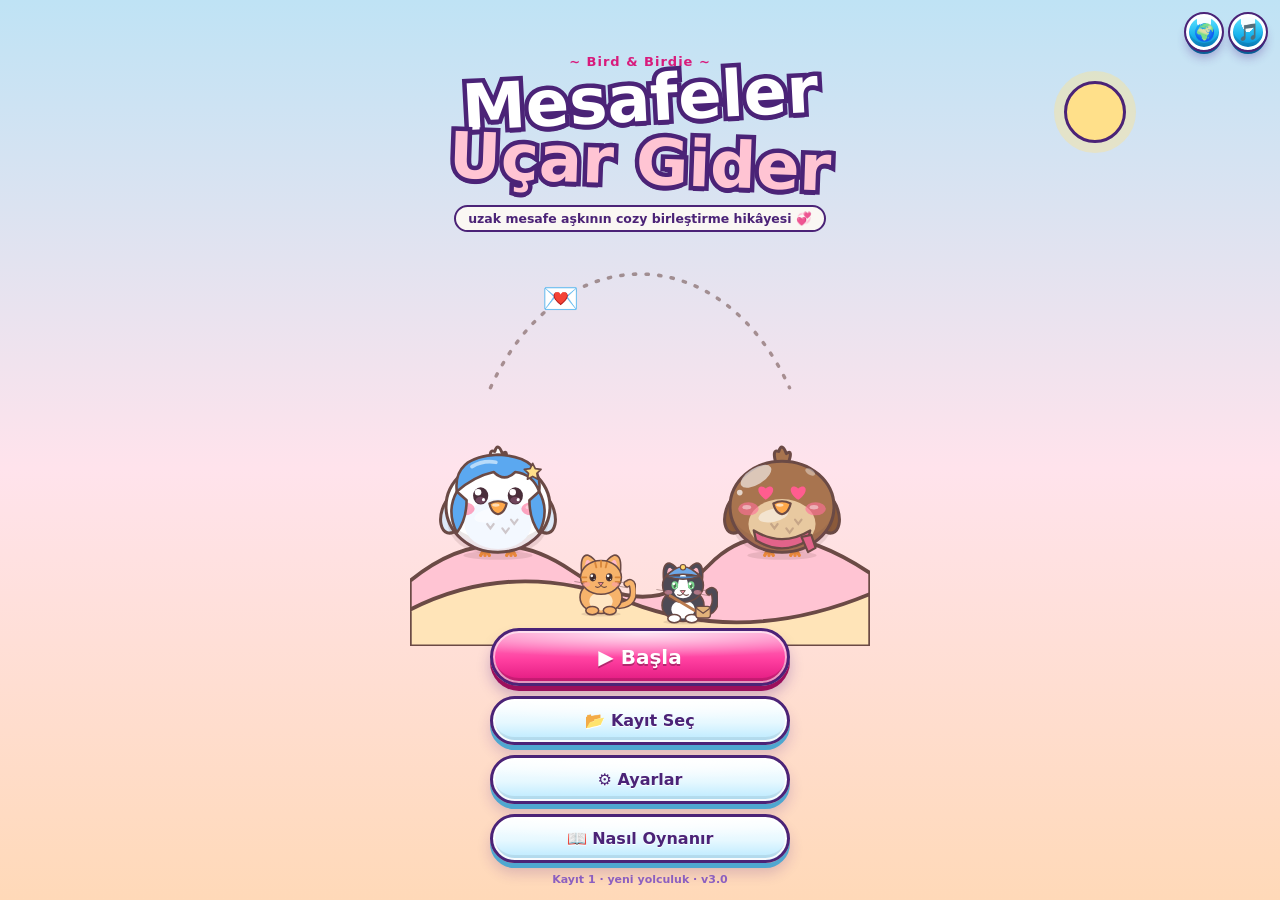
==== index.html @ fa589438 "v10: kaynak parçalar ve derlenmiş index.html" ====
<!DOCTYPE html>
<html lang="tr">
<head>
<meta charset="UTF-8">
<meta name="viewport" content="width=device-width,initial-scale=1,maximum-scale=1,user-scalable=no,viewport-fit=cover">
<meta name="theme-color" content="#FFE3EA">
<meta name="description" content="Mesafeler Uçar Gider — Bird &amp; Birdie'nin uzak mesafe aşkını anlatan cozy birleştirme (merge) oyunu. Distances Fly Away: a cozy merge game.">
<meta name="apple-mobile-web-app-capable" content="yes"><meta name="mobile-web-app-capable" content="yes">
<meta property="og:title" content="Mesafeler Uçar Gider"><meta property="og:description" content="Mektupları birleştir, kargola, mesafeleri kısalt. Cozy bir uzak mesafe aşkı oyunu 💞"><meta property="og:type" content="website">
<link rel="icon" href="data:image/svg+xml,%3Csvg xmlns='http://www.w3.org/2000/svg' viewBox='0 0 100 100'%3E%3Ctext y='.9em' font-size='90'%3E%F0%9F%90%A5%3C/text%3E%3C/svg%3E">
<link rel="manifest" href="manifest.webmanifest">
<link rel="apple-touch-icon" href="icon-192.png">
<title>Mesafeler Uçar Gider</title>
<style>
:root{
  --ink:#6B4A45;--ink2:#A07A74;--paper:#FFFBF4;--pink:#FF8FB0;--pinkd:#E2638A;--pink2:#FFC4D3;
  --bg1:#FFEFF3;--bg2:#FFF7E8;--bg3:#FCE6C6;
  --tray1:#F4C79C;--tray2:#E6A675;--trayE:#B97A4E;--cell:#FFF7EC;--cellS:#F0D6BE;
  --sh:rgba(120,70,60,.28);
  --bw:max(250px,min(calc(100vw - 24px),420px,calc(100vh - 540px)));
  --bw:max(250px,min(calc(100vw - 24px),420px,calc(100dvh - 470px)));
  --cs:calc((var(--bw) - 40px)/5);
}
body[data-theme=autumn]{--bg1:#FFE6CC;--bg2:#FFF1DA;--bg3:#F6D3A6;--pink:#F59A4B;--pinkd:#D9741E;--pink2:#FFD2A8;--tray1:#CF935F;--tray2:#AE6B40;--trayE:#7B4A2B;--cell:#FFEFD9;--cellS:#EBCDA6}
body[data-theme=snow]{--bg1:#E4F2FF;--bg2:#F4FAFF;--bg3:#D3E8FA;--pink:#6EB5F2;--pinkd:#3F8FD6;--pink2:#BFE0FA;--tray1:#D3E8F9;--tray2:#A8CBEA;--trayE:#6A97C0;--cell:#F7FBFF;--cellS:#D3E5F4}
*{box-sizing:border-box;-webkit-tap-highlight-color:transparent}
html,body{margin:0;min-height:100%}
body{font-family:ui-rounded,"SF Pro Rounded","Nunito","Quicksand","Trebuchet MS",system-ui,sans-serif;color:var(--ink);background:linear-gradient(180deg,var(--bg1) 0%,var(--bg2) 55%,var(--bg3) 100%) fixed;-webkit-user-select:none;user-select:none;touch-action:manipulation;overscroll-behavior:none;overflow-x:hidden;transition:background .6s}
body::before{content:"";position:fixed;inset:0;pointer-events:none;z-index:0;opacity:.55;mix-blend-mode:multiply;background:url("data:image/svg+xml,%3Csvg xmlns='http://www.w3.org/2000/svg' width='140' height='140'%3E%3Cfilter id='n'%3E%3CfeTurbulence type='fractalNoise' baseFrequency='.85' numOctaves='2' stitchTiles='stitch'/%3E%3CfeColorMatrix values='0 0 0 0 .55 0 0 0 0 .38 0 0 0 0 .33 0 0 0 .25 0'/%3E%3C/filter%3E%3Crect width='100%25' height='100%25' filter='url(%23n)'/%3E%3C/svg%3E")}
button{font:inherit;color:inherit}
input,textarea{font:inherit;color:var(--ink);-webkit-user-select:text;user-select:text}
#bg{position:fixed;inset:0;pointer-events:none;overflow:hidden;z-index:0}
#bg span{position:absolute;bottom:-40px;opacity:.5;animation:drift linear infinite}
@keyframes drift{0%{transform:translateY(0) rotate(0)}100%{transform:translateY(-110vh) rotate(30deg)}}
.awning{position:relative;z-index:3;height:16px;background:repeating-linear-gradient(90deg,var(--pink) 0 22px,#fff 22px 44px);border-bottom:3px solid var(--ink)}
.awning::after{content:"";position:absolute;left:0;right:0;top:100%;height:11px;background:radial-gradient(circle at 11px 0,var(--pink) 10px,transparent 10.5px) 0 0/44px 11px repeat-x,radial-gradient(circle at 33px 0,#fff 10px,transparent 10.5px) 0 0/44px 11px repeat-x;filter:drop-shadow(0 2px 0 var(--ink))}
#app{position:relative;z-index:1;max-width:460px;margin:0 auto;padding:16px 12px 26px;display:flex;flex-direction:column;gap:9px}
.panel{background:var(--paper);border:2.5px solid var(--ink);border-radius:20px;box-shadow:0 4px 0 rgba(107,74,69,.28)}

/* header */
.top{display:flex;align-items:center;gap:6px}
.logo{flex:1;min-width:0;line-height:1;position:relative;padding-top:12px}
.logoCat{position:absolute;left:2px;top:-6px;width:34px;height:26px;pointer-events:none}
.l1{display:block;font-size:clamp(14px,4.6vw,19px);overflow:hidden;text-overflow:ellipsis;font-weight:900;color:#fff;-webkit-text-stroke:5px var(--ink);paint-order:stroke fill;letter-spacing:.2px;text-shadow:0 2px 0 var(--ink);white-space:nowrap}
.l2{display:block;white-space:nowrap;overflow:hidden;text-overflow:ellipsis;font-size:11px;font-weight:900;color:var(--pinkd);margin-top:3px}
.hpill{background:var(--paper);border:2.5px solid var(--ink);border-radius:99px;padding:4px 10px;font-weight:900;font-size:14px;box-shadow:0 3px 0 rgba(107,74,69,.28);display:flex;gap:4px;align-items:center}
.hpill.bump{animation:bump .4s}
@keyframes bump{50%{transform:scale(1.18)}}
.ibtn{position:relative;width:36px;height:36px;border:2.5px solid var(--ink);border-radius:50%;background:var(--paper);box-shadow:0 3px 0 rgba(107,74,69,.28);font-size:17px;cursor:pointer;padding:0;line-height:1}
.ibtn:active{transform:translateY(2px);box-shadow:0 1px 0 rgba(107,74,69,.28)}
.dot{position:absolute;top:-3px;right:-3px;width:13px;height:13px;border-radius:50%;background:#FF4F7B;border:2px solid #fff;display:none;animation:pulse 1.2s infinite}
.dot.on{display:block}

/* distance */
.distance{padding:8px 12px 6px}
.d-top{display:flex;justify-content:space-between;align-items:baseline;font-size:11px;font-weight:900;color:var(--ink2);gap:6px}
.d-top>span:first-child,.d-top>span:last-child{flex:1;min-width:0;white-space:nowrap;overflow:hidden;text-overflow:ellipsis}
.d-top>span:last-child{text-align:right}
.d-top .km{flex:none;font-size:20px;color:var(--ink);font-weight:900}
.d-top .km small{font-size:11px;color:var(--ink2);font-weight:900}
.track{--p:0;position:relative;height:38px;margin-top:2px}
.bar{position:absolute;left:17px;right:17px;top:15px;height:11px;border-radius:99px;border:2px solid var(--ink);background:repeating-linear-gradient(90deg,var(--pink2) 0 8px,#fff 8px 14px);overflow:hidden}
.fill{height:100%;width:calc(var(--p)*100%);background:linear-gradient(90deg,var(--pink2),var(--pink))}
.runner,.runner2,.goal{position:absolute;top:0;width:38px;height:38px}
.runner{left:calc((100% - 34px)*var(--p) - 2px);z-index:2}
.runner2{left:calc((100% - 34px)*var(--p) - 30px);top:8px;width:30px;height:30px;z-index:1;animation:trot .6s infinite}
.goal{right:-3px}
.runner svg,.runner2 svg,.goal svg{width:100%;height:100%;display:block}
.track.close .goal{animation:bounce .7s infinite}
@keyframes bounce{50%{transform:translateY(-4px)}}
@keyframes trot{50%{transform:translateY(-2px)}}

/* order + feed */
.row{display:flex;gap:8px;align-items:stretch}
.order{flex:1;min-width:0;padding:8px 10px 10px;position:relative;transition:transform .3s,opacity .3s,background .3s}
.order.swap{animation:slideIn .45s}
@keyframes slideIn{0%{transform:translateX(-30px);opacity:0}100%{transform:none;opacity:1}}
.order.done{background:#EEFFF4}
.order.rushing{background:#FFF6D8}
.o-head{display:flex;justify-content:space-between;align-items:center;gap:6px;font-weight:900;font-size:12.5px}
.o-head span{min-width:0;overflow:hidden;text-overflow:ellipsis;white-space:nowrap}
.o-head em{flex:none;font-style:normal;font-size:10.5px;background:#FFE9A8;border:2px solid var(--ink);border-radius:99px;padding:1px 7px;color:var(--ink);white-space:nowrap}
.o-say{margin:4px 0 6px;font-size:11.5px;font-weight:800;color:var(--ink2);line-height:1.25}
.rush{display:none;position:relative;height:14px;border-radius:99px;border:2px solid var(--ink);background:#fff;margin-bottom:6px;overflow:hidden}
.rush.on{display:block}
.rush i{display:block;height:100%;width:100%;background:linear-gradient(90deg,#FFB347,#FF6B6B);transform-origin:left;transition:width .4s linear}
.rush span{position:absolute;inset:0;display:grid;place-items:center;font-size:9.5px;font-weight:900;color:var(--ink)}
.reqs{display:flex;flex-wrap:wrap;gap:6px}
.req{flex:1 1 104px;display:flex;align-items:center;gap:7px;padding:4px 7px;border-radius:15px;background:#fff;border:2.5px dashed var(--pink);cursor:pointer;min-width:0;transition:transform .15s,background .2s}
.req .rt{display:flex;flex-direction:column;line-height:1.1;min-width:0}
.req .rt b{font-size:10.5px;font-weight:900}
.req .rt span{font-size:12px;font-weight:900;color:var(--pinkd)}
.req.want{border-color:#4FBF8B;background:#EEFFF6;animation:pulse 1s infinite}
.req.over{transform:scale(1.07);background:#FFF2F7;border-style:solid}
.req.ok{opacity:.7;border-style:solid;border-color:#7ACFA3;background:#F3FFF8}
.req.ok .rt span{color:#2FA06F}
@keyframes pulse{50%{transform:scale(1.05)}}
.mini{width:38px;height:38px;border-radius:13px;background:radial-gradient(circle at 30% 25%,#fff,var(--t1) 55%,var(--t2));border:2px solid var(--ink);display:grid;place-items:center;flex:none;position:relative}
.mini svg{width:84%;height:84%}
.req.ok .mini::after{content:"✔";position:absolute;right:-6px;bottom:-6px;width:16px;height:16px;border-radius:50%;background:#4FBF8B;color:#fff;font-size:10px;display:grid;place-items:center;border:2px solid #fff}

.feed{position:relative;flex:none;width:104px;min-height:132px;border-radius:20px;overflow:hidden;border:3px solid var(--ink);box-shadow:0 4px 0 rgba(107,74,69,.28);background:#FFE9F0}
.scene{position:absolute;inset:0;width:100%;height:100%}
.live{position:absolute;top:5px;left:5px;z-index:3;font-size:9px;font-weight:900;color:#fff;background:#FF5E84;border:1.5px solid var(--ink);border-radius:99px;padding:1px 6px;display:flex;gap:4px;align-items:center}
.live i{width:6px;height:6px;border-radius:50%;background:#fff;animation:blink 1.2s infinite}
@keyframes blink{50%{opacity:.2}}
.fname{position:absolute;bottom:3px;left:50%;transform:translateX(-50%);z-index:3;font-size:9.5px;font-weight:900;color:#fff;background:rgba(107,74,69,.7);border-radius:99px;padding:1px 8px;white-space:nowrap;max-width:96%;overflow:hidden;text-overflow:ellipsis}
#feedBird{position:absolute;left:50%;bottom:18px;width:78px;margin-left:-34px;z-index:2}
#feedCat{position:absolute;left:2px;bottom:16px;width:38px;z-index:3}
.pip{position:absolute;right:4px;top:24px;width:34px;height:34px;border-radius:12px;border:2px solid var(--ink);background:#CFE9FF;z-index:4;overflow:hidden;box-shadow:0 2px 0 rgba(0,0,0,.15)}
.pip svg{width:120%;height:120%;margin:-8% 0 0 -10%}
.fb-in{transform-origin:50% 90%}
.hop .fb-in{animation:hop .55s ease-in-out 3}
@keyframes hop{0%,100%{transform:translateY(0) scale(1,1)}30%{transform:translateY(-14px) scale(.96,1.05)}60%{transform:translateY(0) scale(1.05,.95)}}
.idle .fb-in{animation:breathe 3s ease-in-out infinite}
@keyframes breathe{50%{transform:scale(1.03,.98)}}
.fsay{position:absolute;top:26px;left:5px;right:5px;z-index:5;background:#fff;border:2px solid var(--ink);border-radius:12px;padding:3px 6px;font-size:9.5px;font-weight:900;text-align:center;line-height:1.2;opacity:0;transform:translateY(4px) scale(.9);transition:.25s}
.fsay.show{opacity:1;transform:none}
.fhl{position:absolute;inset:0;pointer-events:none;overflow:hidden;z-index:6}
.fh{position:absolute;bottom:40px;font-size:15px;animation:fup 1.6s ease-out forwards}
@keyframes fup{0%{opacity:0;transform:translateY(0) scale(.5)}20%{opacity:1}100%{opacity:0;transform:translateY(-80px) scale(1.2)}}

/* svg critters */
.eyes{transform-origin:60px 57px;animation:eblink 4.2s infinite}
.ceyes{transform-origin:60px 52px;animation:eblink 5s infinite}
@keyframes eblink{0%,93%,100%{transform:scaleY(1)}96%{transform:scaleY(.08)}}
.wl{transform-origin:24px 62px}.wr{transform-origin:96px 62px}
.flap .wl{animation:flapL .5s ease-in-out infinite}
.flap .wr{animation:flapR .5s ease-in-out infinite}
@keyframes flapL{50%{transform:rotate(-22deg)}}
@keyframes flapR{50%{transform:rotate(22deg)}}
.tail{transform-origin:92px 98px;animation:wag 2.6s ease-in-out infinite}
@keyframes wag{50%{transform:rotate(12deg)}}
.steam{animation:steam 2.4s ease-in-out infinite}
@keyframes steam{0%,100%{opacity:.25;transform:translateY(1px)}50%{opacity:.8;transform:translateY(-2px)}}

/* board */
.boardWrap{display:flex;justify-content:center;padding-top:26px}
.boardBox{position:relative;width:var(--bw)}
.bcat{position:absolute;left:14px;top:-30px;width:78px;height:44px;z-index:3;cursor:pointer}
.bcat svg{width:100%;height:100%;display:block;overflow:visible}
.bcat:active{transform:scale(.95)}
.bcat2{position:absolute;right:16px;top:-22px;width:56px;height:36px;z-index:3;cursor:pointer}
.bcat2 svg{width:100%;height:100%;display:block;overflow:visible}
.board{position:relative;z-index:2;width:var(--bw);height:var(--bw);padding:8px;display:grid;grid-template-columns:repeat(5,1fr);grid-template-rows:repeat(5,1fr);gap:6px;border-radius:28px;border:4px solid var(--trayE);background:repeating-linear-gradient(97deg,rgba(255,255,255,.09) 0 3px,transparent 3px 11px),linear-gradient(160deg,var(--tray1),var(--tray2));box-shadow:0 7px 0 var(--trayE),0 0 0 2.5px var(--ink),0 16px 28px var(--sh);touch-action:none}
.cell{position:relative;border-radius:17px;background:var(--cell);border:2px solid rgba(107,74,69,.32);box-shadow:inset 0 -4px 0 var(--cellS);display:flex;align-items:center;justify-content:center;transition:transform .12s,background .15s}
.cell.empty::after{content:"🐾";font-size:calc(var(--cs)*.34);opacity:.1;filter:grayscale(1)}
.cell.sel{outline:3px solid var(--pink);outline-offset:-1px;transform:translateY(-2px);background:#FFF0F5}
.cell.sel .item{animation:wob 1s ease-in-out infinite}
.cell.hint{box-shadow:inset 0 0 0 3px #8EE0B8,inset 0 -4px 0 #CDEFDD}
.cell.over{background:#FFE6F0;transform:scale(1.06)}
.cell.dragging .item{opacity:.25}
.cell.spot{animation:spot 1s ease-in-out infinite;z-index:2}
.spot{animation:spot 1s ease-in-out infinite}
@keyframes spot{50%{box-shadow:0 0 0 4px #FFD66B,0 0 16px 6px rgba(255,200,60,.7)}}
@keyframes wob{25%{transform:rotate(-5deg)}75%{transform:rotate(5deg)}}
.item{width:90%;height:90%;border-radius:36%;position:relative;display:flex;align-items:center;justify-content:center;background:radial-gradient(circle at 32% 25%,#fff 0,var(--t1) 52%,var(--t2) 100%);box-shadow:inset 0 -5px 0 rgba(0,0,0,.06),0 3px 0 var(--t3);border:2.5px solid var(--ink);cursor:grab;pointer-events:none}
.item .ico{width:80%;height:80%;overflow:visible}
.item .lv{position:absolute;right:-5px;bottom:-5px;min-width:calc(var(--cs)*.3);height:calc(var(--cs)*.3);padding:0 3px;border-radius:99px;background:var(--t3);color:#fff;font-style:normal;font-size:calc(var(--cs)*.2);font-weight:900;display:grid;place-items:center;border:2px solid var(--ink);text-shadow:0 1px 0 rgba(0,0,0,.25)}
.item .paw{position:absolute;left:-3px;top:-4px;font-size:calc(var(--cs)*.22);filter:drop-shadow(0 1px 0 #fff);transform:rotate(-20deg)}
.t1{--t1:#FFE3EA;--t2:#FFC4D3;--t3:#F59AB3}
.t2{--t1:#E2F6EA;--t2:#B9E8CD;--t3:#6CC59A}
.t3{--t1:#FBEBD6;--t2:#F0CFA6;--t3:#D49A5B}
.t4{--t1:#EDE5FD;--t2:#D1C2F6;--t3:#9B82E0}
.t5{--t1:#E0F2FF;--t2:#B6DCF8;--t3:#5AA8E6}
.t6{--t1:#FFF3C4;--t2:#FFDE7E;--t3:#F2B01E}
.kx{--t1:#FFF3C4;--t2:#FFD98A;--t3:#F2B01E;animation:boxShine 1.6s ease-in-out infinite}
@keyframes boxShine{50%{box-shadow:inset 0 -5px 0 rgba(0,0,0,.06),0 3px 0 var(--t3),0 0 14px 3px rgba(255,210,80,.8)}}
.item.t6{animation:goldGlow 1.8s ease-in-out infinite}
@keyframes goldGlow{50%{box-shadow:inset 0 -5px 0 rgba(0,0,0,.06),0 3px 0 var(--t3),0 0 16px 4px rgba(255,210,80,.8)}}
.a-spawn{animation:pop .26s cubic-bezier(.3,1.6,.5,1)}
.a-merge{animation:mergePop .3s ease-out}
.a-move{animation:land .18s ease-out}
.a-unlock{animation:shakeY .35s}
@keyframes pop{0%{transform:scale(.15) rotate(-14deg);opacity:0}60%{transform:scale(1.18) rotate(4deg);opacity:1}100%{transform:scale(1)}}
@keyframes mergePop{0%{transform:scale(.6)}45%{transform:scale(1.32)}70%{transform:scale(.92)}100%{transform:scale(1)}}
@keyframes land{0%{transform:scale(1.15)}60%{transform:scale(.94)}100%{transform:scale(1)}}
@keyframes shakeY{20%{transform:rotate(-10deg) scale(1.1)}50%{transform:rotate(9deg) scale(1.12)}80%{transform:rotate(-4deg)}}
.cell.locked .item{filter:saturate(.6);opacity:.6}
.lock{position:absolute;inset:6%;border-radius:36%;background:rgba(255,255,255,.62);border:2.5px dashed var(--pink);display:flex;flex-direction:column;align-items:center;justify-content:center;font-size:calc(var(--cs)*.3);font-weight:900;cursor:pointer;pointer-events:none}
.lock small{font-size:calc(var(--cs)*.2);color:var(--pinkd);font-weight:900}
.ghost{position:fixed;left:0;top:0;z-index:60;pointer-events:none;display:flex;align-items:center;justify-content:center;filter:drop-shadow(0 10px 8px rgba(120,60,80,.25))}

/* nest row */
.nestRow{display:flex;align-items:center;gap:7px}
.nest,.kit{flex:none;border:0;background:none;padding:0;cursor:pointer;position:relative}
.nest{width:100px}
.nest svg.ns{width:100px;height:80px;display:block;filter:drop-shadow(0 6px 5px rgba(150,90,70,.3))}
.nest:active svg.ns{transform:scale(.94)}
.nlabel{display:block;margin-top:-3px;font-size:10.5px;font-weight:900;text-align:center;line-height:1.1}
.nchick{animation:nb 2.6s ease-in-out infinite;transform-origin:70px 76px}
@keyframes nb{50%{transform:translateY(-3px) scale(1.02)}}
@keyframes shk{20%{transform:translateX(-6px)}40%{transform:translateX(6px)}60%{transform:translateX(-4px)}80%{transform:translateX(4px)}}
.shake{animation:shk .4s}
.kit{width:70px;text-align:center}
.kitArt{position:relative;width:70px;height:62px}
.kitArt .kc{position:absolute;left:50%;margin-left:-22px;top:-4px;width:44px}
.kitArt .kb{position:absolute;left:0;bottom:0;width:70px;display:block}
.kitArt .kc svg{width:100%;display:block}
.kbadge{position:absolute;right:0;top:2px;min-width:22px;height:22px;border-radius:99px;background:var(--pink);color:#fff;border:2px solid var(--ink);font-size:12px;font-weight:900;display:grid;place-items:center;z-index:3}
.kit:active .kitArt{transform:scale(.94)}
.kit.empty .kc{filter:grayscale(.7);opacity:.6}
.energy{flex:1;min-width:0;padding:7px 9px}
.e-top{font-weight:900;font-size:11.5px;display:flex;align-items:baseline;gap:4px;white-space:nowrap}
.e-top b{font-size:18px}
.e-top small{color:var(--ink2);font-size:10.5px}
.ebar{height:11px;border-radius:99px;border:2px solid var(--ink);background:#FFF0D2;margin:4px 0 3px;overflow:hidden}
.ebar i{display:block;height:100%;width:100%;background:linear-gradient(90deg,#FFD66B,#FFB347);transition:width .3s}
.e-note{font-size:10px;font-weight:800;color:var(--ink2);line-height:1.15}
.pill{flex:none;border:2.5px solid var(--ink);border-radius:16px;background:var(--paper);padding:5px 7px;font-weight:900;font-size:12px;line-height:1.15;box-shadow:0 3px 0 rgba(107,74,69,.28);cursor:pointer;text-align:center}
.pill small{display:block;font-size:10px;color:var(--pinkd)}
.pill:active{transform:translateY(2px);box-shadow:0 1px 0 rgba(107,74,69,.28)}
.pill[disabled]{opacity:.45}

/* collection */
.coll{display:flex;flex-wrap:wrap;align-items:center;justify-content:space-between;padding:7px 10px;row-gap:5px}
.cchips{width:100%;display:flex;gap:6px;justify-content:center}.cchip{width:32px;height:32px;border:2px solid var(--ink);border-radius:11px;background:#fff;padding:2px;cursor:pointer;opacity:.7}.cchip svg{width:100%;height:100%}.cchip.on{background:#FFE9F0;border-color:var(--pinkd);opacity:1}
.crow{width:100%;display:flex;align-items:center;justify-content:space-between}
.coll .arr{color:var(--pink);font-weight:900;font-size:14px}
.ct{border:0;width:42px;padding:3px 0 2px;border-radius:13px;background:#F1E6E2;display:flex;flex-direction:column;align-items:center;font-size:10px;line-height:1.1;cursor:pointer;filter:grayscale(1);opacity:.6}
.ct svg{width:30px;height:30px}
.ct small{font-size:9px;font-weight:900;color:var(--ink2)}
.ct.on{background:radial-gradient(circle at 30% 25%,#fff,var(--t1) 55%,var(--t2));border:2px solid var(--ink);filter:none;opacity:1}

.bottom{display:flex;gap:8px;align-items:center;justify-content:center;flex-wrap:wrap}
.hint-txt{font-size:11px;font-weight:800;color:var(--ink2);text-align:center;width:100%}
.btn{border:2.5px solid var(--ink);border-radius:99px;padding:9px 16px;font-weight:900;font-size:14px;color:#fff;background:linear-gradient(#FF9DB8,var(--pink));box-shadow:0 4px 0 var(--ink);cursor:pointer;text-shadow:0 1px 0 rgba(0,0,0,.25)}
.btn:active{transform:translateY(3px);box-shadow:0 1px 0 var(--ink)}
.btn.soft{background:var(--paper);color:var(--ink);text-shadow:none}
.btn.danger{background:linear-gradient(#FFB08A,#FF8C6B)}
.btn.sm{padding:6px 12px;font-size:12.5px}
.btn[disabled]{opacity:.5;pointer-events:none}
.lnk{border:0;background:none;color:var(--ink2);font-weight:900;font-size:11.5px;text-decoration:underline;cursor:pointer;padding:4px}

/* toast / float */
.toast{position:fixed;top:12px;left:50%;transform:translate(-50%,-110px);background:var(--paper);border:2.5px solid var(--ink);border-radius:99px;padding:8px 16px;font-weight:900;font-size:13px;box-shadow:0 4px 0 rgba(107,74,69,.3);z-index:120;transition:transform .32s cubic-bezier(.3,1.4,.5,1);max-width:92vw;text-align:center}
.toast.show{transform:translate(-50%,0)}
.float{position:fixed;z-index:80;pointer-events:none;font-weight:900;font-size:18px;color:#FF5D8F;text-shadow:0 2px 0 #fff,0 0 8px #fff;white-space:nowrap;animation:flt 1.5s ease-out forwards}
.float.km{color:#2FA06F}
@keyframes flt{0%{opacity:0;transform:translate(-50%,-30%) scale(.6)}15%{opacity:1;transform:translate(-50%,-60%) scale(1.15)}100%{opacity:0;transform:translate(-50%,-190%) scale(1)}}

/* modals */
.modal{position:fixed;inset:0;background:rgba(107,74,69,.42);backdrop-filter:blur(3px);display:none;align-items:center;justify-content:center;z-index:90;padding:14px}
.modal.open{display:flex}
.mcard{position:relative;width:100%;max-width:380px;max-height:92vh;max-height:92dvh;overflow:auto;background:var(--paper);border:3px solid var(--ink);border-radius:26px;padding:16px 14px;box-shadow:0 7px 0 rgba(107,74,69,.35),0 24px 50px rgba(80,40,40,.35);animation:pop .4s cubic-bezier(.3,1.5,.5,1);text-align:center}
.mcard.wide{max-width:420px}
.mhead{display:flex;align-items:center;justify-content:space-between;margin-bottom:6px}
.mhead h2{margin:0;font-size:20px;font-weight:900}
.x{width:32px;height:32px;border-radius:50%;border:2.5px solid var(--ink);background:#fff;font-weight:900;cursor:pointer;line-height:1}
.mcard h2{margin:0 0 4px;font-size:21px;font-weight:900}
.mrow{display:flex;align-items:center;justify-content:space-between;gap:8px;padding:9px 11px;background:#fff;border:2px solid var(--ink);border-radius:16px;margin:7px 0;font-weight:900;text-align:left;font-size:13.5px}
.mrow small{display:block;font-size:10.5px;color:var(--ink2);font-weight:800}
.mrow input[type=range]{width:100%;accent-color:var(--pink)}
.mrow input[type=text]{width:100%;border:2px solid var(--ink);border-radius:10px;padding:6px 8px;background:#fffdf9}
.sw{position:relative;width:50px;height:28px;flex:none}
.sw input{opacity:0;width:0;height:0;position:absolute}
.sw span{position:absolute;inset:0;border-radius:99px;background:#E7D7DB;border:2px solid var(--ink);transition:.2s;cursor:pointer}
.sw span::after{content:"";position:absolute;top:2px;left:2px;width:20px;height:20px;border-radius:50%;background:#fff;border:2px solid var(--ink);transition:.2s}
.sw input:checked+span{background:var(--pink)}
.sw input:checked+span::after{transform:translateX(22px)}
.chips{display:flex;gap:6px;flex-wrap:wrap;margin-top:6px}
.chip{border:2px solid var(--ink);border-radius:99px;background:#fff;padding:4px 10px;font-weight:900;font-size:12px;cursor:pointer}
.chip.on{background:var(--pink);color:#fff;text-shadow:0 1px 0 rgba(0,0,0,.25)}
.chip svg{width:22px;height:22px;vertical-align:middle;margin-right:3px}
.mbtns{display:flex;gap:8px;justify-content:center;flex-wrap:wrap;margin-top:10px}
.tabs{display:flex;gap:5px;margin:4px 0 8px;justify-content:center}
.tabs button{position:relative;flex:1;border:2.5px solid var(--ink);border-radius:14px;background:#fff;padding:6px 0;font-size:17px;cursor:pointer;line-height:1}
.tabs button.on{background:var(--pink2);transform:translateY(-2px);box-shadow:0 3px 0 var(--ink)}
.tabs .dot{top:-5px;right:-3px}
.mbody{text-align:left;font-size:13px;font-weight:800}
.sec{font-size:12px;color:var(--ink2);font-weight:900;margin:10px 2px 4px;text-transform:uppercase;letter-spacing:.4px}
.dcal{display:grid;grid-template-columns:repeat(7,1fr);gap:5px}
.dday{border:2px solid var(--ink);border-radius:12px;background:#fff;padding:4px 1px;text-align:center;font-size:10px;font-weight:900;line-height:1.2;position:relative}
.dday b{display:block;font-size:17px}
.dday.claimed{background:#DDF6E8}
.dday.claimed::after{content:"✔";position:absolute;right:-4px;top:-6px;background:#4FBF8B;color:#fff;border-radius:50%;width:15px;height:15px;font-size:9px;display:grid;place-items:center;border:2px solid #fff}
.dday.today{background:#FFF1B8;animation:pulse 1.2s infinite}
.lrow{display:flex;align-items:center;gap:8px;padding:8px 10px;background:#fff;border:2px solid var(--ink);border-radius:15px;margin:6px 0}
.lrow .li{flex:none;width:36px;height:36px;border-radius:12px;display:grid;place-items:center;font-size:19px;background:var(--pink2);border:2px solid var(--ink)}
.lrow .li svg{width:30px;height:30px}
.lrow .lt{flex:1;min-width:0;line-height:1.2}
.lrow .lt small{display:block;font-size:10.5px;color:var(--ink2);font-weight:800}
.lrow.lock2{opacity:.5;filter:grayscale(1)}
.qbar{height:8px;border-radius:99px;border:1.5px solid var(--ink);background:#FFF0D2;margin-top:4px;overflow:hidden}
.qbar i{display:block;height:100%;background:linear-gradient(90deg,#8EE0B8,#4FBF8B)}
textarea.code{width:100%;height:64px;border:2px solid var(--ink);border-radius:12px;padding:8px;font-size:11px;background:#fffdf9;resize:none;margin-top:6px;word-break:break-all}
input.msg{width:100%;border:2px solid var(--ink);border-radius:12px;padding:8px 10px;background:#fffdf9;margin-top:6px}
.note p{margin:6px 0;font-weight:800;font-size:13.5px;line-height:1.45;color:var(--ink)}
.note .art{display:flex;justify-content:center}
.note .art svg{width:110px;height:110px}
.vscene{display:flex;justify-content:center;align-items:flex-end;position:relative;height:150px;margin-bottom:4px}
.vscene svg{width:110px;height:110px}
.vscene .bl{transform:rotate(7deg) translateX(10px)}
.vscene .br{transform:rotate(-7deg) translateX(-10px)}
.vscene .vc1{position:absolute;left:0;bottom:0;width:62px}
.vscene .vc2{position:absolute;right:0;bottom:0;width:62px}
.vscene .vc1 svg,.vscene .vc2 svg{width:100%;height:auto}
.vscene .bigheart{position:absolute;top:0;left:50%;margin-left:-22px;font-size:44px;animation:bump 1s infinite}
.vstats{display:flex;gap:6px;justify-content:center;margin:10px 0 4px;font-weight:900;font-size:12.5px;flex-wrap:wrap}
.vstats div{background:#fff;border:2px solid var(--ink);border-radius:14px;padding:5px 9px}

/* comic */
.comicCard{max-width:400px}
.cgrid{display:grid;grid-template-columns:1fr 1fr;gap:6px}
.cpanel{position:relative;aspect-ratio:1;border:3px solid var(--ink);border-radius:10px;overflow:hidden;background:#fff;opacity:0;transform:scale(.9) rotate(-1.5deg)}
.cpanel.wide{grid-column:1/-1;aspect-ratio:2/1}
.cpanel.in{animation:panelIn .5s forwards}
@keyframes panelIn{to{opacity:1;transform:none}}
.cpanel svg.bgs{position:absolute;inset:0;width:100%;height:100%}
.cch{position:absolute}
.cch svg{width:100%;height:auto;display:block}
.cbub{position:absolute;background:#fff;border:2px solid var(--ink);border-radius:12px;padding:3px 6px;font-size:9.5px;font-weight:900;line-height:1.2;max-width:62%;text-align:left;z-index:3}
.cpanel.wide .cbub{font-size:11px;max-width:48%}
.cbub::after{content:"";position:absolute;bottom:-7px;left:14px;width:9px;height:9px;background:#fff;border-right:2px solid var(--ink);border-bottom:2px solid var(--ink);transform:rotate(45deg)}
.cbub.r::after{left:auto;right:14px}
.ccap{position:absolute;left:0;top:0;background:#FFE9A8;border-right:2px solid var(--ink);border-bottom:2px solid var(--ink);font-size:8.5px;font-weight:900;padding:2px 6px;z-index:4;border-radius:0 0 8px 0}

/* coach / roam */
.coach{position:fixed;left:50%;bottom:10px;transform:translate(-50%,160%);width:min(94vw,400px);z-index:85;background:#FFF6D6;border:3px solid var(--ink);border-radius:22px;padding:8px 10px;display:flex;gap:8px;align-items:center;box-shadow:0 5px 0 rgba(107,74,69,.35);transition:transform .4s cubic-bezier(.3,1.3,.5,1)}
.coach.show{transform:translate(-50%,0)}
.coach .cav{flex:none;width:52px;height:52px}
.coach .cav svg{width:100%;height:100%}
.coach .ctxt{flex:1;font-size:12.5px;font-weight:800;line-height:1.25}
.coach .ctxt b{display:block;font-size:13px}
.coach .cbtn{display:flex;flex-direction:column;align-items:center;gap:2px}
.roam{position:fixed;left:0;bottom:4px;z-index:40;pointer-events:none;width:100%;height:60px}
.roamCat{position:absolute;bottom:0;width:56px;pointer-events:auto;cursor:pointer;will-change:transform}
.roamCat .walk{animation:walk .5s ease-in-out infinite}
.roamCat svg{width:100%;display:block}
@keyframes walk{0%,100%{transform:translateY(0) rotate(-3deg)}50%{transform:translateY(-5px) rotate(3deg)}}
@media (prefers-reduced-motion:reduce){#bg{display:none}.item,.cell,.nchick,.tail{animation:none!important}}
#fx{position:fixed;inset:0;pointer-events:none;z-index:110;width:100%;height:100%}
.peyes{transform-origin:39px 22px;animation:eblink 4.6s infinite}
.item .ico.cat{width:100%;height:100%;margin-top:6%}

/* giriş ekranı */
#title{position:fixed;inset:0;z-index:80;display:none;flex-direction:column;align-items:center;overflow:hidden;background:linear-gradient(180deg,#BFE3F5 0%,#FFE3EC 52%,#FFD9B8 100%);opacity:0;transition:opacity .5s}
#title.show{display:flex}#title.vis{opacity:1}
#title>*{position:relative;z-index:2}
.tsky{position:absolute!important;inset:0;z-index:0!important;pointer-events:none}
.tcloud{position:absolute;font-style:normal;font-size:54px;opacity:.9;animation:tdrift 40s linear infinite}
.tcloud.c1{top:12%;left:-20%}.tcloud.c2{top:30%;left:-30%;font-size:38px;animation-duration:55s;animation-delay:-20s}.tcloud.c3{top:5%;left:-10%;font-size:30px;animation-duration:70s;animation-delay:-45s}
@keyframes tdrift{to{transform:translateX(150vw)}}
.tsun{position:absolute;right:12%;top:9%;width:62px;height:62px;border-radius:50%;background:#FFE08A;border:3px solid var(--ink);box-shadow:0 0 0 10px rgba(255,224,138,.4)}
.ttop{align-self:flex-end;display:flex;gap:8px;padding:14px 14px 0}
.tlogo{text-align:center;margin-top:4px;padding:0 10px}
.tl0{font-weight:900;font-size:13px;color:var(--pinkd);letter-spacing:1px}
.tl1{font-weight:900;font-size:clamp(42px,14vw,64px);line-height:.95;color:#fff;-webkit-text-stroke:9px var(--ink);paint-order:stroke fill;text-shadow:0 5px 0 var(--ink);transform:rotate(-3deg)}
.tl1.b{color:#FFC4D3;transform:rotate(2deg);margin-top:2px}
.tl2{margin-top:12px;font-weight:900;font-size:12.5px;color:var(--ink);background:rgba(255,251,244,.85);border:2px solid var(--ink);border-radius:99px;display:inline-block;padding:4px 12px}
.tscene{position:relative;width:100%;max-width:460px;flex:1;min-height:200px}
.tpath{position:absolute;left:0;right:0;top:4%;width:100%;height:40%}
.tb{position:absolute;bottom:20%;width:30%;max-width:130px;animation:tbob 3s ease-in-out infinite;z-index:3}
.tb.l{left:5%}.tb.r{right:5%;animation-delay:-1.5s}
.tb svg,.tcatL svg,.tcatR svg{width:100%;height:auto;display:block}
@keyframes tbob{50%{transform:translateY(-8px)}}
.tcatL{position:absolute;left:34%;bottom:7%;width:17%;max-width:70px;z-index:3}
.tcatR{position:absolute;right:33%;bottom:5%;width:17%;max-width:70px;z-index:3;animation:tbob 4s ease-in-out infinite}
.thills{position:absolute;left:0;right:0;bottom:0;width:100%;height:38%;z-index:1}
.tmenu{display:flex;flex-direction:column;gap:10px;width:min(300px,82vw);padding:8px 0 6px;z-index:4;margin-top:-26px}
.tbtn{font-size:16px;padding:12px 18px}
.tbtn.big{font-size:20px;padding:14px 18px;animation:tpulse 2s ease-in-out infinite}
@keyframes tpulse{50%{transform:scale(1.04)}}
.tfoot{font-size:11px;font-weight:900;color:var(--ink2);padding:4px 0 14px;text-align:center}
.slot{display:flex;align-items:center;gap:8px;padding:9px 10px;background:#fff;border:2.5px solid var(--ink);border-radius:16px;margin:8px 0}
.slot.on{background:#FFF0F4;border-color:var(--pinkd)}
.slot .si{font-size:26px}.slot .st{flex:1;font-weight:900;font-size:13px;line-height:1.25}.slot .st small{display:block;font-size:10.5px;color:var(--ink2)}
.slot .sb{display:flex;flex-direction:column;gap:5px}

/* ===== SAGA ===== */
#scene{position:fixed;left:0;right:0;bottom:0;height:38vh;z-index:0;pointer-events:none;opacity:.9}
#scene svg{width:100%;height:100%;display:block}
body[data-theme=bosphorus]{--bg1:#CFE6FA;--bg2:#FFE6EE;--bg3:#FFD9C2}
body[data-theme=forest]{--bg1:#D7EFD9;--bg2:#EAF7E6;--bg3:#BFE0C0}
body[data-theme=steppe]{--bg1:#FFF1C9;--bg2:#FFF7E2;--bg3:#F2D8A0}
body[data-theme=cappa]{--bg1:#FFD9CC;--bg2:#FFEDE0;--bg3:#F7C4A8}
body[data-theme=taurus]{--bg1:#DCEBFA;--bg2:#F1F8FF;--bg3:#C9DDF0}
body[data-theme=plain]{--bg1:#FFF6D2;--bg2:#F4FAE0;--bg3:#E3EFB8}
body[data-theme=sea]{--bg1:#C9F0F2;--bg2:#E6FAF8;--bg3:#B4E3E8}
body[data-theme=adana]{--bg1:#FFD9B8;--bg2:#FFEBD6;--bg3:#F5BE96}
.lvcard{padding:7px 10px 8px}
.lv-top{display:flex;align-items:center;gap:8px}
.lv-t{flex:1;font-weight:900;font-size:13px;line-height:1.15;min-width:0}
.lv-t small{display:block;font-size:10.5px;color:var(--ink2);font-weight:800}
.mapbtn{border:2.5px solid var(--ink);background:#fff;border-radius:12px;font-size:17px;width:36px;height:32px;cursor:pointer;box-shadow:0 3px 0 rgba(107,74,69,.28)}
.mapbtn:active{transform:translateY(2px);box-shadow:none}
.goals{display:flex;flex-wrap:wrap;gap:6px;margin-top:6px}
.gl{display:flex;align-items:center;gap:5px;background:#FFF4F7;border:2px solid var(--ink);border-radius:13px;padding:2px 8px 2px 3px;font-weight:900;font-size:12px}
.gl.ok{background:#E3F7EA;border-color:#4FAE7A}
.gl .gi{width:28px;height:28px;border-radius:10px;display:grid;place-items:center;font-size:17px;background:#fff;border:1.5px solid rgba(107,74,69,.4);flex:none;overflow:hidden}
.gl .gi svg{width:88%;height:88%}
.gl .gi .mini{width:100%;height:100%;border:0;border-radius:0}
.gl small{font-size:10px;color:var(--ink2);font-weight:900;display:block;line-height:1}
.gl b{display:block;line-height:1.05}
/* engeller */
.item.rock{--t1:#E4DDD5;--t2:#BDB2A8;--t3:#8D8178}
.item.rock.h2{--t1:#C9C0B8;--t2:#9A9088}
.item.balloon{--t1:#FFE3EC;--t2:#FFA9C2;--t3:#E2638A;animation:wob 2.2s ease-in-out infinite}
.cell.rockc{background:#EFE6DC}
.cell.frozen .item{filter:saturate(.7)}
.ice{position:absolute;inset:3px;border-radius:15px;background:linear-gradient(135deg,rgba(170,222,255,.82),rgba(240,250,255,.6));border:2.5px solid #7DBDEB;box-shadow:inset 0 0 10px #fff;pointer-events:none}
.ice::after{content:"❄️";position:absolute;right:3px;top:0;font-size:calc(var(--cs)*.24)}
.ice::before{content:"";position:absolute;left:14%;top:14%;width:34%;height:12%;border-radius:99px;background:#fff;opacity:.7;transform:rotate(-30deg)}
.cell.gust{animation:gust .5s}
@keyframes gust{30%{transform:translateX(-6px) rotate(-4deg)}70%{transform:translateX(6px) rotate(4deg)}}
/* modallar */
.mcap{font-size:13px;font-weight:800;text-align:center;margin:6px 4px;line-height:1.35;white-space:pre-line}
.chars{display:flex;gap:10px;margin-top:8px}
.chbtn{flex:1;border:3px solid var(--ink);background:#fff;border-radius:22px;padding:8px 6px 10px;cursor:pointer;display:flex;flex-direction:column;align-items:center;gap:3px;font-family:inherit;color:var(--ink);box-shadow:0 5px 0 rgba(107,74,69,.3)}
.chbtn:active{transform:translateY(3px);box-shadow:0 2px 0 rgba(107,74,69,.3)}
.chbtn:hover{background:#FFF4F7}
.chbtn .cha{width:92%;max-width:130px}.chbtn .cha svg{width:100%;height:auto;display:block}
.chbtn b{font-size:16px}.chbtn small{font-size:11px;font-weight:900;color:var(--ink2);text-align:center;line-height:1.2}
.li-chap{text-align:center;font-weight:900;font-size:12px;color:var(--pinkd);letter-spacing:.5px}
.li-h{margin:2px 0 6px;text-align:center;font-size:23px;font-weight:900}
.li-goals{display:flex;flex-direction:column;gap:6px;margin:6px 0}
.li-goals .gl{font-size:13px;padding:5px 10px 5px 5px}
.li-goals .gl .gi{width:32px;height:32px}
.li-mech{white-space:pre-line;font-size:12px;font-weight:800;background:#FFF4DF;border:2px dashed #E9B96E;border-radius:14px;padding:7px 10px;margin:6px 0;line-height:1.35;text-align:center}
.li-mech:empty{display:none}
.li-mv{text-align:center;font-weight:900;font-size:13px}
.ld-stars{text-align:center;font-size:48px;letter-spacing:4px;filter:drop-shadow(0 3px 0 rgba(107,74,69,.25))}
.ld-stars i{font-style:normal;display:inline-block;animation:starpop .5s both}
.ld-stars i.off{filter:grayscale(1) opacity(.35);animation:none}
@keyframes starpop{from{transform:scale(0) rotate(-40deg)}to{transform:scale(1) rotate(0)}}
.mapch{border:2.5px solid var(--ink);border-radius:18px;margin:8px 0;padding:8px 10px;background:#fff}
.mapch.cur{background:#FFF0F4;border-color:var(--pinkd)}
.mapch.mlock{opacity:.55;filter:grayscale(.5)}
.mapch .mh{display:flex;align-items:center;gap:8px;font-weight:900;font-size:14px}
.mapch .mh .mi{font-size:24px}
.mapch .mh small{display:block;font-size:10.5px;color:var(--ink2);font-weight:800}
.lvgrid{display:grid;grid-template-columns:repeat(5,1fr);gap:6px;margin-top:7px}
.lvb{border:2.5px solid var(--ink);background:#fff;border-radius:13px;padding:3px 0 2px;font-family:inherit;font-weight:900;font-size:14px;color:var(--ink);cursor:pointer;line-height:1.1;box-shadow:0 3px 0 rgba(107,74,69,.25)}
.lvb small{display:block;font-size:9.5px;letter-spacing:-1px;min-height:11px}
.lvb.cur{background:var(--pink);color:#fff;animation:tpulse 1.6s ease-in-out infinite}
.lvb.done{background:#E3F7EA;border-color:#4FAE7A}
.lvb.boss{border-width:3px;background:#FFF3C8}
.lvb[disabled]{opacity:.4;cursor:default;box-shadow:none}
.mapprog{height:12px;border-radius:99px;border:2.5px solid var(--ink);background:#fff;overflow:hidden;margin:4px 0 6px}
.mapprog i{display:block;height:100%;background:repeating-linear-gradient(45deg,var(--pink) 0 8px,var(--pink2) 8px 16px)}

/* ===== EKONOMİ / JOKER / MİNİ OYUN ===== */
.stat{border:2.5px solid var(--ink);background:#FFF4DF;border-radius:12px;font-family:inherit;font-weight:900;font-size:12px;padding:0 8px;height:32px;cursor:pointer;color:var(--ink);box-shadow:0 3px 0 rgba(107,74,69,.28);white-space:nowrap}
.stat:active{transform:translateY(2px);box-shadow:none}
.stat.low{background:#FFE0E6}
.jbar{display:flex;gap:8px;justify-content:center;margin:-2px 0;position:sticky;bottom:8px;z-index:6;padding:4px 6px;border-radius:20px;background:rgba(255,248,244,.82);backdrop-filter:blur(6px)}
.jb{position:relative;flex:1;max-width:120px;border:2.5px solid var(--ink);background:#fff;border-radius:16px;padding:4px 4px 3px;display:flex;align-items:center;justify-content:center;gap:5px;font-family:inherit;font-weight:900;font-size:11px;color:var(--ink);cursor:pointer;box-shadow:0 4px 0 rgba(107,74,69,.28)}
.jb:active{transform:translateY(3px);box-shadow:0 1px 0 rgba(107,74,69,.28)}
.jb .ji{font-size:20px;line-height:1}
.jb .jn{position:absolute;right:-6px;top:-8px;min-width:20px;height:20px;border-radius:99px;background:var(--pink);color:#fff;border:2px solid var(--ink);font-size:11px;display:grid;place-items:center;padding:0 3px}
.jb.empty .jn{background:#B9A9A5}
.jb.jlock{opacity:.5;filter:grayscale(.6)}
.jb.on{background:#FFF0F4;border-color:var(--pinkd);animation:wob 1s ease-in-out infinite}
.jb small{display:block;font-size:9px;color:var(--ink2);font-weight:800}
body.jmode .cell:not(.empty){cursor:crosshair}
body.jmode .board{outline:3px dashed var(--pinkd);outline-offset:4px;border-radius:26px}
.item.moss{--t1:#DDF5CF;--t2:#8FD17F;--t3:#4A8F45}
.cell.mossc{background:#EAF6E0}
.fog{position:absolute;inset:3px;border-radius:15px;background:radial-gradient(circle at 40% 35%,#fff,#DDE6EE 70%);border:2px solid #B8C6D4;pointer-events:none;display:grid;place-items:center;font-size:calc(var(--cs)*.42);opacity:.97}
.fog::after{content:"🌫️"}
.ld-scene{display:flex;justify-content:center;align-items:flex-end;gap:2px;height:84px;margin-bottom:2px}
.ld-scene>div{width:70px}.ld-scene svg{width:100%;height:auto;display:block}
.ld-scene .d1{animation:dance .7s ease-in-out infinite}.ld-scene .d2{animation:dance .7s ease-in-out infinite .35s}.ld-scene .d3{width:52px;animation:dance .6s ease-in-out infinite .15s}
@keyframes dance{0%,100%{transform:translateY(0) rotate(-4deg)}50%{transform:translateY(-14px) rotate(4deg)}}
.adbar{height:14px;border:2.5px solid var(--ink);border-radius:99px;background:#fff;overflow:hidden;margin:8px 0 4px}
.adbar i{display:block;height:100%;width:0;background:repeating-linear-gradient(45deg,var(--pink) 0 8px,var(--pink2) 8px 16px);transition:width .25s linear}
.ad-t{text-align:center;font-weight:900;font-size:26px}
.mini-top{display:flex;justify-content:space-between;font-weight:900;font-size:18px;padding:0 6px}
.mini-top span::before{content:"⭐ "}.mini-top span+span::before{content:"⏱️ "}
.mini-area{position:relative;height:300px;border:3px solid var(--ink);border-radius:20px;overflow:hidden;background:linear-gradient(180deg,#CFE9FF,#FFE9F0);margin:6px 0;touch-action:none}
.mini-area .fall{position:absolute;top:-50px;font-size:36px;line-height:1;cursor:pointer;animation:mfall linear forwards;user-select:none}
@keyframes mfall{to{top:310px}}
.mini-area .got{animation:mgot .35s forwards!important}
@keyframes mgot{to{transform:scale(1.8);opacity:0}}
.mini-area .tomb{position:absolute;bottom:2px;left:50%;width:56px;margin-left:-28px;pointer-events:none}
.shopgrid{display:grid;grid-template-columns:1fr 1fr;gap:8px}
.sitem{border:2.5px solid var(--ink);border-radius:16px;background:#fff;padding:8px 6px;text-align:center;display:flex;flex-direction:column;align-items:center;gap:4px;font-weight:900;font-size:12px}
.sitem .sart{width:62px;height:62px;display:grid;place-items:center;font-size:34px}
.sitem .sart svg{width:100%;height:100%}
.sitem small{font-size:10px;color:var(--ink2);font-weight:800;line-height:1.2;min-height:24px}
.sitem.on{border-color:var(--pinkd);background:#FFF0F4}
.swatch{width:62px;height:62px;border-radius:14px;border:2.5px solid var(--ink);display:grid;grid-template-columns:1fr 1fr 1fr;gap:3px;padding:5px}
.swatch i{border-radius:5px;background:var(--c2);box-shadow:inset 0 -2px 0 rgba(0,0,0,.12)}
.swatch.t{background:var(--c1)}
body[data-board=candy]{--tray1:#FFC2D8;--tray2:#FF9CBF;--trayE:#D96C97;--cell:#FFF3F8;--cellS:#F7C9DA}
body[data-board=night]{--tray1:#6F77B8;--tray2:#4B5391;--trayE:#2D3361;--cell:#D9DDF5;--cellS:#A9B0DE}
body[data-board=mint]{--tray1:#A8E4CB;--tray2:#6FCBA6;--trayE:#3E9A77;--cell:#F0FFF8;--cellS:#C4EBDA}
body[data-board=marble]{--tray1:#E9E6EE;--tray2:#C9C4D4;--trayE:#8F889E;--cell:#FFFFFF;--cellS:#DAD6E2}
body[data-board=sakura]{--tray1:#FFD6E4;--tray2:#F5A3C2;--trayE:#C96A8F;--cell:#FFF5F9;--cellS:#F9D3E2}
body[data-board=forest]{--tray1:#9ED39A;--tray2:#5FA36A;--trayE:#3A6F47;--cell:#F0FBEA;--cellS:#CBE6C2}
body[data-board=galaxy]{--tray1:#6A58AE;--tray2:#3B2F73;--trayE:#22194A;--cell:#E6DEFA;--cellS:#B9ABE6}
body[data-board=gold]{--tray1:#F8DE8A;--tray2:#DDAE3E;--trayE:#A87B1E;--cell:#FFF8E0;--cellS:#F0DDA0}
body[data-board=sunset]{--tray1:#FFB38A;--tray2:#F5806A;--trayE:#C2514A;--cell:#FFF0E2;--cellS:#F7CDB0}
.rc-grid{display:grid;grid-template-columns:repeat(4,1fr);gap:8px;margin-top:6px}
.rcat{border:2.5px solid var(--ink);border-radius:14px;background:#fff;padding:4px 2px;text-align:center;font-size:10px;font-weight:900;line-height:1.1}
.rcat svg{width:100%;height:auto;display:block}
.li-theme{display:flex;gap:6px;align-items:center;justify-content:center;font-weight:900;font-size:12px;margin-top:8px;flex-wrap:wrap}.li-theme .ti{width:32px;height:32px;display:inline-block}.li-theme .ti svg{width:100%;height:100%}
.rcat.lock2{opacity:.6}.rcat.lock2 svg{filter:brightness(0) opacity(.35)}
.mapprog{position:relative}
.mapprog i{transition:width 1.4s cubic-bezier(.3,.8,.3,1)}
.mapprog b{position:absolute;top:-9px;font-size:18px;transform:translateX(-50%);transition:left 1.4s cubic-bezier(.3,.8,.3,1)}
.mapact{display:flex;gap:6px;flex-wrap:wrap;margin:6px 0}
.mapact .btn{flex:1;font-size:12px;padding:8px 6px}

/* ---- PC / geniş ekran düzeni: sol bilgi, sağ tahta ---- */
.colL,.colR{display:contents}
@media (min-width:900px) and (min-height:560px){
  :root{--bw:max(300px,min(540px,calc(100dvh - 290px)))}
  #app{max-width:1080px;display:grid;grid-template-columns:minmax(380px,450px) 1fr;column-gap:30px;row-gap:9px;align-items:start;padding-top:12px}
  #app>.top{grid-column:1/-1}
  .colL,.colR{display:flex;flex-direction:column;gap:9px;min-width:0}
  #app>.coll,#app>.bottom{grid-column:1/-1}
  .colR .boardWrap{padding-top:30px}
  .colR .jbar{position:static;background:none;backdrop-filter:none;margin:0 auto;width:var(--bw);max-width:100%}
  .colR .nestRow{width:var(--bw);max-width:100%;margin:0 auto}
}

/* v9: çoklu sipariş, yuva süsleri, albüm */
.orow{display:flex;align-items:center;gap:6px;padding:4px 5px;border-radius:14px;margin-top:4px;background:#FFF8FB;border:2px solid #FFD6E3;position:relative}
.orow.d0{border-color:#CFEFDD;background:#F5FFF9}.orow.d2{border-color:#FFD99A;background:#FFFAEE}
.orow.done{opacity:.75;background:#EEFFF4}.orow.swap{animation:slideIn .45s}
.orow .reqs{flex:1;display:flex;flex-wrap:wrap;gap:5px;min-width:0}
.odif{font-size:9px;font-weight:900;color:#E3A21A;width:22px;text-align:center;line-height:1}
.orow.d0 .odif{color:#4FBF8B}
.orew{font-size:10px;font-weight:900;line-height:1.15;text-align:right;color:var(--pinkd);white-space:nowrap}
.orow{padding:3px 5px;margin-top:3px;min-height:44px}
.orow .req{flex:0 0 auto;padding:2px 8px 2px 3px;gap:5px;border-width:2px}
.orow .req .rt b{display:none}.orow .req .rt span{font-size:13px}
.orow .mini{width:34px;height:34px}
.orow .reqs{gap:5px;flex-wrap:nowrap}
.orow .req{min-width:0}
@media(min-width:900px){.orow .req .rt b{display:block}}
#stLives{display:none!important}
.nest .nb1{fill:var(--nst1,#D9A06C)}.nest .nb2{fill:var(--nst2,#E8B98A)}.nest .nb3{stroke:var(--nst3,#B97A4E)}
.nd{position:absolute;font-size:24px;line-height:1;pointer-events:none;filter:drop-shadow(0 2px 2px rgba(0,0,0,.2))}
.nd-t{top:-10px;left:50%;margin-left:-12px}.nd-l{left:-8px;bottom:14px}.nd-r{right:-8px;bottom:14px}
.nsw{width:46px;height:30px;border-radius:50%;background:var(--a);border:2.5px solid var(--ink);box-shadow:inset 0 -9px 0 var(--b),0 3px 0 var(--c)}
.jb.jsell{background:#FFF3C9}
.albbar{height:12px;border:2.5px solid var(--ink);border-radius:99px;background:#fff;overflow:hidden;margin:2px 0 8px}
.albbar i{display:block;height:100%;background:linear-gradient(90deg,#FFB6CF,#FF7FA5)}
.albrow{padding:6px 4px;border-bottom:1.5px dashed #FFD6E3}
.albh{display:flex;align-items:center;gap:8px;font-size:13px}.albh b{flex:1}.albh span{font-weight:900;color:var(--pinkd)}
.albs{display:flex;gap:5px;margin:5px 0 2px}
.alb{flex:1;aspect-ratio:1;max-width:46px;border:2px solid var(--ink);border-radius:12px;display:grid;place-items:center;background:#f4eef0;font-size:16px;overflow:hidden}
.alb.on{background:radial-gradient(circle at 30% 25%,#fff,var(--t1) 55%,var(--t2))}.alb svg{width:84%;height:84%}
.albcat svg{width:100%;height:100%}
.albr{color:var(--ink2);font-weight:900;font-size:10.5px}

/* =====================================================================
   v10 · CANDY SKIN — Glossy / Jelly / Juicy 3D (yalnızca görsel katman)
   ===================================================================== */
:root{
  --ink:#4B2377;--ink2:#8B5FC0;--paper:#FFFAFF;--pink:#FF4FA3;--pinkd:#D81B7C;--pink2:#FFB4DB;
  --bg1:#9BE8FF;--bg2:#E7C9FF;--bg3:#FFC2E4;
  --tray1:#A878FF;--tray2:#7A45E6;--trayE:#4F25B0;--cell:#F7EEFF;--cellS:#D9C2FA;
  --sh:rgba(80,30,140,.38);
  --gold1:#FFE066;--gold2:#FFB300;--gold3:#C97A00;
  --jelly:cubic-bezier(.68,-.55,.26,1.55);
}
body[data-theme=autumn]{--bg1:#FFD9A0;--bg2:#FFC6A0;--bg3:#FFA9B8;--pink:#FF8A2B;--pinkd:#D9560E;--pink2:#FFD0A0}
body[data-theme=snow]{--bg1:#BFE9FF;--bg2:#DCE4FF;--bg3:#F3D2FF;--pink:#3FA9FF;--pinkd:#1E7FDB;--pink2:#B6E0FF}
body{background:
  radial-gradient(circle at 15% 12%,rgba(255,255,255,.65) 0 70px,transparent 71px),
  radial-gradient(circle at 88% 30%,rgba(255,255,255,.4) 0 50px,transparent 51px),
  radial-gradient(circle at 70% 80%,rgba(255,240,120,.45) 0 90px,transparent 91px),
  linear-gradient(180deg,var(--bg1) 0%,var(--bg2) 52%,var(--bg3) 100%) fixed}
body::before{opacity:.28}
.awning{border-bottom:3px solid var(--gold3);background:repeating-linear-gradient(90deg,#FF4FA3 0 22px,#fff 22px 44px);box-shadow:0 3px 0 var(--gold2),0 6px 10px rgba(80,30,140,.25)}

/* ---- cam gibi parlak paneller ---- */
.panel{position:relative;border:3px solid var(--gold2);border-radius:22px;
  background:linear-gradient(180deg,rgba(255,255,255,.95) 0,rgba(255,255,255,0) 42%),linear-gradient(180deg,#FFF9FF,#FFE3F4);
  box-shadow:0 5px 0 var(--gold3),0 0 0 2px rgba(255,255,255,.85) inset,0 -4px 8px rgba(255,79,163,.18) inset,0 10px 16px rgba(80,30,140,.22)}
.hpill,.stat{border:3px solid var(--gold2);background:linear-gradient(180deg,#fff 0,#FFF1A8 55%,#FFD84A 100%);
  box-shadow:0 4px 0 var(--gold3),inset 0 3px 0 rgba(255,255,255,.9),0 7px 10px rgba(80,30,140,.2);color:#5A2A00;text-shadow:0 1px 0 rgba(255,255,255,.7)}
.stat{border-radius:14px}
.ibtn{border:3px solid #fff;outline:2.5px solid var(--ink);background:radial-gradient(ellipse at 50% 0,rgba(255,255,255,.95) 0 35%,transparent 36%),linear-gradient(180deg,#5FE3FF,#19B4EE 60%,#0B8CD0);
  box-shadow:0 4px 0 #0A5E96,inset 0 -4px 0 rgba(0,0,0,.12),0 8px 10px rgba(80,30,140,.3);transition:transform .18s var(--jelly)}
.ibtn:active{transform:scale(.88,1.08) translateY(2px);box-shadow:0 1px 0 #0A5E96}
.hpill.bump{animation:jbump .5s var(--jelly)}
@keyframes jbump{0%{transform:scale(1)}35%{transform:scale(1.28,.82)}65%{transform:scale(.9,1.14)}100%{transform:scale(1)}}
.dot{background:radial-gradient(circle at 35% 30%,#fff 0 2px,#FF6B9E 3px,#E0145F);border-color:#fff}
.l1{-webkit-text-stroke:6px var(--ink);text-shadow:0 3px 0 var(--ink),0 5px 6px rgba(0,0,0,.25);background:none;color:#FFE95E}
.l2{color:#fff;text-shadow:0 1px 0 var(--ink),0 0 6px rgba(75,35,119,.6)}

/* ---- mesafe çubuğu ---- */
.bar{border:2.5px solid var(--ink);height:14px;top:13px;background:repeating-linear-gradient(90deg,#fff 0 8px,#FFE0F1 8px 14px);box-shadow:inset 0 3px 3px rgba(75,35,119,.2)}
.fill{background:linear-gradient(180deg,#FFB4DB 0,#FF4FA3 55%,#D81B7C 100%);box-shadow:inset 0 3px 0 rgba(255,255,255,.6)}

/* ---- JELLY butonlar ---- */
.btn{position:relative;border:3px solid var(--ink);color:#fff;text-shadow:0 2px 0 rgba(0,0,0,.28);
  background:radial-gradient(ellipse 80% 45% at 50% 6%,rgba(255,255,255,.75) 0,rgba(255,255,255,0) 100%),linear-gradient(180deg,#FF8CC8 0,#FF3FA0 55%,#E0187F 100%);
  box-shadow:0 5px 0 #9C0F5C,0 0 0 2px rgba(255,255,255,.55) inset,0 -5px 0 rgba(0,0,0,.14) inset,0 10px 14px rgba(80,30,140,.28);
  transition:transform .2s var(--jelly),box-shadow .2s}
.btn:hover{transform:scale(1.04)}
.btn:active{transform:scale(1.07,.9) translateY(3px);box-shadow:0 1px 0 #9C0F5C,0 0 0 2px rgba(255,255,255,.55) inset,0 -3px 0 rgba(0,0,0,.14) inset}
.btn.soft{color:var(--ink);text-shadow:0 1px 0 #fff;
  background:radial-gradient(ellipse 80% 45% at 50% 6%,rgba(255,255,255,.95) 0,rgba(255,255,255,0) 100%),linear-gradient(180deg,#FFFFFF 0,#E6F8FF 55%,#B8E9FF 100%);
  box-shadow:0 5px 0 #4FA7D0,0 0 0 2px rgba(255,255,255,.9) inset,0 -5px 0 rgba(0,0,0,.07) inset,0 10px 14px rgba(80,30,140,.2)}
.btn.danger{background:radial-gradient(ellipse 80% 45% at 50% 6%,rgba(255,255,255,.7) 0,rgba(255,255,255,0) 100%),linear-gradient(180deg,#FFC36B,#FF8A1F 55%,#E36100);box-shadow:0 5px 0 #A64400,0 0 0 2px rgba(255,255,255,.5) inset,0 -5px 0 rgba(0,0,0,.14) inset,0 10px 14px rgba(80,30,140,.28)}
.btn.dis{filter:grayscale(.7);opacity:.7}

/* ---- siparişler: şeker kutuları ---- */
.orow{border:2.5px solid #7FE0A8;background:linear-gradient(180deg,#fff 0,#E4FFEF 60%,#C7F5DB);box-shadow:inset 0 3px 0 rgba(255,255,255,.95),0 3px 0 #4FBF8B}
.orow.d1{border-color:#FFA9D2;background:linear-gradient(180deg,#fff 0,#FFE9F5 60%,#FFD0E8);box-shadow:inset 0 3px 0 rgba(255,255,255,.95),0 3px 0 #E2639A}
.orow.d2{border-color:#FFD25E;background:linear-gradient(180deg,#fff 0,#FFF6CC 60%,#FFE48A);box-shadow:inset 0 3px 0 rgba(255,255,255,.95),0 3px 0 #D99A00}
.orow.d0{border-color:#7FE0A8}
.odif{color:#FF9D00;text-shadow:0 1px 0 #fff,0 0 4px #FFE066}
.orew{color:#C4126F;text-shadow:0 1px 0 #fff}
.req{border:2.5px dashed #FF4FA3;background:linear-gradient(180deg,#fff,#FFF0F8);box-shadow:inset 0 2px 0 #fff;transition:transform .2s var(--jelly)}
.req.want{border-color:#2FD98A;background:linear-gradient(180deg,#fff,#D9FFEA);animation:jpulse .9s ease-in-out infinite}
@keyframes jpulse{50%{transform:scale(1.09,.95)}}
.req.over{transform:scale(1.14,.92)}
.mini{border:2.5px solid var(--ink);box-shadow:inset 0 3px 0 rgba(255,255,255,.9),inset 0 -3px 0 rgba(0,0,0,.1),0 2px 0 var(--t3)}
.o-head{color:var(--ink);font-weight:900;text-shadow:0 1px 0 #fff}
#orderReward{background:linear-gradient(180deg,#FFF1A8,#FFC93C);border:2px solid var(--gold3);border-radius:99px;padding:0 9px;font-style:normal;color:#6B3A00;box-shadow:inset 0 2px 0 #fff}

/* ---- canlı görüşme penceresi: 3D altın çerçeve ---- */
.feed{border:4px solid var(--gold2);border-radius:24px;background:#BDEBFF;
  box-shadow:0 0 0 2.5px var(--ink),0 6px 0 2.5px var(--gold3),inset 0 0 0 3px rgba(255,255,255,.75),inset 0 -10px 18px rgba(255,79,163,.18),0 14px 20px rgba(80,30,140,.35)}
.feed::after{content:"";position:absolute;left:8%;right:30%;top:3px;height:20%;border-radius:0 0 60% 60%/0 0 100% 100%;background:linear-gradient(180deg,rgba(255,255,255,.7),rgba(255,255,255,0));pointer-events:none;z-index:7}
.live{background:linear-gradient(180deg,#FF7FB0,#E8195F);border:2px solid #fff;box-shadow:0 2px 0 var(--ink),0 0 8px rgba(255,79,163,.7)}
.fname{background:linear-gradient(180deg,#8E4DFF,#5A24C8);border:1.5px solid #fff;box-shadow:0 2px 0 rgba(0,0,0,.25)}
.fsay{border:2.5px solid var(--ink);box-shadow:0 3px 0 #FFB4DB,inset 0 2px 0 #fff}
.pip{border:2.5px solid var(--gold2);box-shadow:0 2px 0 var(--gold3)}
.fh{filter:drop-shadow(0 0 4px #fff);font-size:17px}
.idle .fb-in{animation:jbreathe 2.6s ease-in-out infinite}
@keyframes jbreathe{0%,100%{transform:scale(1,1)}50%{transform:scale(1.05,.95)}}
.hop .fb-in{animation:jhop .6s var(--jelly) 3}
@keyframes jhop{0%,100%{transform:translateY(0) scale(1,1)}25%{transform:translateY(0) scale(1.12,.86)}50%{transform:translateY(-18px) scale(.9,1.14)}75%{transform:translateY(0) scale(1.1,.88)}}
#feedBird svg,.pip svg{filter:drop-shadow(0 3px 2px rgba(80,30,140,.3))}

/* ---- TAHTA ---- */
.board{border:4px solid var(--gold2);border-radius:30px;
  background:radial-gradient(ellipse 90% 30% at 50% 0,rgba(255,255,255,.4) 0,transparent 100%),repeating-linear-gradient(45deg,rgba(255,255,255,.07) 0 10px,transparent 10px 20px),linear-gradient(160deg,var(--tray1),var(--tray2));
  box-shadow:0 8px 0 var(--trayE),0 0 0 3px var(--ink),0 0 0 6px var(--gold2),0 10px 0 6px var(--gold3),inset 0 4px 0 rgba(255,255,255,.4),inset 0 -8px 14px rgba(0,0,0,.2),0 24px 34px var(--sh)}
.cell{border:2px solid rgba(255,255,255,.75);border-radius:19px;
  background:radial-gradient(ellipse 70% 45% at 50% 12%,rgba(255,255,255,.95) 0,rgba(255,255,255,0) 100%),radial-gradient(circle at 50% 60%,var(--cell) 0,var(--cell) 55%,var(--cellS) 100%);
  box-shadow:inset 0 -5px 0 var(--cellS),inset 0 3px 6px rgba(255,255,255,.9),0 2px 0 rgba(0,0,0,.18);transition:transform .22s var(--jelly),background .15s}
.cell.empty::after{opacity:.16;filter:none}
.cell:not(.empty):active{transform:scale(.9,1.06)}
.cell.sel{outline:3px solid #FFE95E;outline-offset:0;transform:translateY(-3px) scale(1.04);background:radial-gradient(circle at 50% 40%,#FFFDE0,#FFF0A8);box-shadow:0 0 14px 3px rgba(255,230,90,.85),inset 0 -5px 0 #F7D86A}
.cell.sel .item{animation:jwob .8s ease-in-out infinite}
@keyframes jwob{0%,100%{transform:scale(1,1) rotate(0)}25%{transform:scale(1.1,.92) rotate(-4deg)}50%{transform:scale(.94,1.08) rotate(0)}75%{transform:scale(1.1,.92) rotate(4deg)}}
.cell.over{transform:scale(1.1,.94);background:#FFE6F6}
.cell.hint{box-shadow:inset 0 0 0 3px #5BE6A4,inset 0 -5px 0 #BDF3D8,0 0 10px rgba(91,230,164,.8)}

/* ---- EŞYA KARTLARI: jöle şeker ---- */
.item{border:3px solid var(--ink);border-radius:38%;
  background:radial-gradient(ellipse 52% 30% at 34% 20%,rgba(255,255,255,.98) 0,rgba(255,255,255,0) 100%),radial-gradient(circle at 70% 85%,rgba(255,255,255,.35) 0,rgba(255,255,255,0) 40%),radial-gradient(circle at 36% 30%,#fff 0,var(--t1) 40%,var(--t2) 100%);
  box-shadow:inset 0 5px 4px rgba(255,255,255,.9),inset 0 -8px 8px rgba(0,0,0,.14),inset 0 0 0 2px rgba(255,255,255,.35),0 4px 0 var(--t3),0 8px 8px rgba(75,35,119,.28)}
.item .ico{filter:drop-shadow(0 2px 1px rgba(75,35,119,.28))}
.item .lv{background:radial-gradient(circle at 35% 25%,rgba(255,255,255,.7) 0 20%,transparent 21%),var(--t3);border:2px solid #fff;outline:2px solid var(--ink);text-shadow:0 1px 0 rgba(0,0,0,.35);box-shadow:0 2px 0 rgba(0,0,0,.25)}
.t1{--t1:#FFC2DE;--t2:#FF78B4;--t3:#E02A84}
.t2{--t1:#C8F5C0;--t2:#5FD66B;--t3:#25A33A}
.t3{--t1:#FFE3A8;--t2:#FFA63D;--t3:#E07600}
.t4{--t1:#E3CCFF;--t2:#A66BFF;--t3:#6E2FE0}
.t5{--t1:#B5F0FF;--t2:#33C3F2;--t3:#0A8FCB}
.t6{--t1:#FFF59A;--t2:#FFC61A;--t3:#D98F00}
.kx{--t1:#FFF59A;--t2:#FFC61A;--t3:#D98F00}
@keyframes boxShine{50%{box-shadow:inset 0 5px 4px rgba(255,255,255,.9),inset 0 -8px 8px rgba(0,0,0,.14),0 4px 0 var(--t3),0 0 18px 5px rgba(255,220,60,.95)}}
@keyframes goldGlow{50%{box-shadow:inset 0 5px 4px rgba(255,255,255,.9),inset 0 -8px 8px rgba(0,0,0,.14),0 4px 0 var(--t3),0 0 20px 6px rgba(255,220,60,.95)}}
.item.t6::after{content:"✦";position:absolute;right:8%;top:4%;font-size:calc(var(--cs)*.22);color:#fff;text-shadow:0 0 6px #FFD21F;animation:twk 1.4s ease-in-out infinite}
@keyframes twk{50%{transform:scale(1.5) rotate(40deg);opacity:.6}}

/* ---- JÖLE animasyonları (yaylanma) ---- */
.a-spawn{animation:jpop .46s var(--jelly)}
.a-merge{animation:jmerge .5s var(--jelly)}
.a-move{animation:jland .3s var(--jelly)}
.a-unlock{animation:jshake .45s}
@keyframes jpop{0%{transform:scale(.1) rotate(-16deg);opacity:0}45%{transform:scale(1.28,.8);opacity:1}70%{transform:scale(.88,1.16)}100%{transform:scale(1)}}
@keyframes jmerge{0%{transform:scale(.5)}30%{transform:scale(1.45,.78)}55%{transform:scale(.82,1.28)}78%{transform:scale(1.12,.92)}100%{transform:scale(1)}}
@keyframes jland{0%{transform:scale(1.2,.8)}50%{transform:scale(.92,1.1)}100%{transform:scale(1)}}
@keyframes jshake{20%{transform:rotate(-12deg) scale(1.15,.9)}50%{transform:rotate(10deg) scale(.92,1.12)}80%{transform:rotate(-4deg)}}
.spk{position:fixed;z-index:120;pointer-events:none;line-height:1;filter:drop-shadow(0 0 5px #fff) drop-shadow(0 0 2px #FFD21F)}

/* ---- yuva / sepet ---- */
.nest:active svg.ns{transform:scale(1.12,.84)}
.nest svg.ns{transition:transform .22s var(--jelly);filter:drop-shadow(0 7px 4px rgba(80,30,140,.35))}
.kit:active{transform:scale(.9,1.08)}
.nlabel{text-shadow:0 1px 0 #fff}
.energy{padding:6px 10px}
#eFill{background:linear-gradient(180deg,#B8FF9E 0,#5BD64B 55%,#2FA82E);box-shadow:inset 0 3px 0 rgba(255,255,255,.6)}
.e-track,.ebar{border:2.5px solid var(--ink);background:#fff;box-shadow:inset 0 3px 3px rgba(75,35,119,.2)}
.jb{border:3px solid var(--ink);border-radius:18px;background:radial-gradient(ellipse 80% 40% at 50% 6%,rgba(255,255,255,.85),transparent),linear-gradient(180deg,#FFFFFF,#D7F3FF 60%,#9ADFFB);box-shadow:0 4px 0 #3C97C7,inset 0 -3px 0 rgba(0,0,0,.08);transition:transform .2s var(--jelly)}
.jb:active{transform:scale(.9,1.08)}
.jb.on{background:linear-gradient(180deg,#FFF8B8,#FFD84A);box-shadow:0 4px 0 var(--gold3),0 0 14px rgba(255,220,60,.9)}
.jb.jsell{background:radial-gradient(ellipse 80% 40% at 50% 6%,rgba(255,255,255,.85),transparent),linear-gradient(180deg,#FFF6B0,#FFCF33 60%,#F0A800)}
.jn{background:linear-gradient(180deg,#FF7FB0,#E8195F);color:#fff;border:2px solid #fff;outline:2px solid var(--ink)}

/* ---- modallar ---- */
.modal{background:radial-gradient(circle at 50% 30%,rgba(120,60,200,.45),rgba(50,15,100,.65));backdrop-filter:blur(4px)}
.mcard{border:4px solid var(--gold2);border-radius:30px;
  background:linear-gradient(180deg,rgba(255,255,255,.95) 0,rgba(255,255,255,0) 30%),linear-gradient(180deg,#FFFDFF,#FFE6F6 60%,#FFD3EC);
  box-shadow:0 0 0 3px var(--ink),0 7px 0 3px var(--gold3),inset 0 3px 0 rgba(255,255,255,.95),inset 0 -8px 16px rgba(255,79,163,.16),0 30px 50px rgba(50,15,100,.5);animation:jpop .5s var(--jelly)}
.mcard h2{color:var(--ink);text-shadow:0 2px 0 #fff,0 3px 0 rgba(255,179,0,.5)}
.mhead .x,.x{border:3px solid #fff;outline:2.5px solid var(--ink);background:linear-gradient(180deg,#FF8FB8,#E8195F);color:#fff;box-shadow:0 3px 0 #8E0F44;text-shadow:0 1px 0 rgba(0,0,0,.3);transition:transform .2s var(--jelly)}
.x:active{transform:scale(.88)}
.tabs button{border:3px solid var(--ink);border-radius:16px;background:radial-gradient(ellipse 80% 40% at 50% 6%,rgba(255,255,255,.9),transparent),linear-gradient(180deg,#fff,#E4F6FF);box-shadow:0 3px 0 #6FB6DC;transition:transform .2s var(--jelly)}
.tabs button.on{background:radial-gradient(ellipse 80% 40% at 50% 6%,rgba(255,255,255,.8),transparent),linear-gradient(180deg,#FF9AD0,#FF3FA0);box-shadow:0 4px 0 #9C0F5C,0 0 10px rgba(255,79,163,.6);transform:translateY(-2px) scale(1.06)}
.chip{border:2.5px solid var(--ink);background:linear-gradient(180deg,#fff,#EAF8FF);box-shadow:0 2px 0 #6FB6DC}
.chip.on{background:linear-gradient(180deg,#FF9AD0,#FF3FA0);box-shadow:0 2px 0 #9C0F5C}
.lrow,.sitem{border:2.5px solid var(--ink);background:linear-gradient(180deg,#fff 0,#FFF3FA);box-shadow:0 3px 0 #FFB4DB,inset 0 2px 0 #fff}
.lrow .li{background:linear-gradient(180deg,#FFD6EC,#FF9AD0);border:2.5px solid var(--ink);box-shadow:inset 0 3px 0 rgba(255,255,255,.8)}
.sitem.on{border-color:var(--gold3);background:linear-gradient(180deg,#FFFBD9,#FFEA8A);box-shadow:0 3px 0 var(--gold3),0 0 12px rgba(255,220,60,.7)}

/* ---- yüzen yazılar ---- */
.ftxt,.float{text-shadow:0 2px 0 var(--ink),0 0 8px #fff;font-weight:900}
.toast{border:3px solid #fff;outline:2.5px solid var(--ink);color:#fff;text-shadow:0 2px 0 rgba(0,0,0,.3);background:radial-gradient(ellipse 80% 45% at 50% 6%,rgba(255,255,255,.55),transparent),linear-gradient(180deg,#A878FF,#6A35E0);box-shadow:0 5px 0 #3A1585,0 10px 16px rgba(50,15,100,.4);transition:transform .45s var(--jelly)}
.toast.show{transform:translate(-50%,0) scale(1)}
</style>
</head>
<body data-theme="pink">
<div id="bg"></div>
<div id="scene" aria-hidden="true"></div>
<div class="awning"></div>
<div id="app">
  <header class="top">
    <div class="logo"><div class="logoCat" id="logoCat"></div><span class="l1" data-en="Distances Fly Away">Mesafeler Uçar Gider</span><span class="l2" data-en="Bird &amp; Birdie · Long-distance love 💞">Bird &amp; Birdie · Uzak mesafe aşkı 💞</span></div>
    <div class="hpill" id="heartPill">❤ <b id="hearts">0</b></div>
    <button class="ibtn" id="btnBook" aria-label="Defter">📖<i class="dot" id="bookDot"></i></button>
    <button class="ibtn" id="btnShop" aria-label="Dükkan">🛍️</button>
    <button class="ibtn" id="btnSettings" aria-label="Ayarlar">⚙️</button>
  </header>

  <div class="colL">
  <section class="panel distance">
    <div class="d-top"><span id="cityA">📍 İstanbul</span><span class="km"><span id="kmText">1000 km</span> <small data-en="to go">kaldı</small></span><span id="cityB">Erzurum 📍</span></div>
    <div class="track" id="track">
      <div class="bar"><div class="fill"></div></div>
      <div class="runner2" id="runner2"></div>
      <div class="runner" id="runner"></div>
      <div class="goal" id="goal"></div>
    </div>
  </section>

  <section class="panel lvcard" id="lvCard">
    <div class="lv-top"><div class="lv-t" id="lvTitle"></div><button class="stat" id="stLives" aria-label="Can">🐥 3</button><button class="stat" id="stCoins" aria-label="Altın">🪙 0</button><button class="mapbtn" id="btnMap" aria-label="Harita">🗺️</button></div>
    <div class="goals" id="goals"></div>
  </section>

  <section class="row">
    <div class="panel order" id="orderCard">
      <div class="o-head"><span id="orderTitle">📦 Birdie'nin Siparişi</span><em id="orderReward"></em></div>
      <div id="ords"></div>
    </div>
    <div class="feed idle" id="feed" aria-label="Canlı görüntülü arama">
      <svg class="scene" viewBox="0 0 104 132" preserveAspectRatio="xMidYMid slice" aria-hidden="true">
        <rect width="104" height="132" fill="#FFE9F0"/>
        <path d="M0 40h104M0 80h104" stroke="#FFD5E1" stroke-width="2"/>
        <rect y="102" width="104" height="30" fill="#F6D6C0"/>
        <path d="M0 102h104" stroke="#6B4A45" stroke-width="2"/>
        <rect x="44" y="20" width="48" height="44" rx="8" fill="#CFE9FF" stroke="#6B4A45" stroke-width="3"/>
        <path d="M68 20v44M44 42h48" stroke="#6B4A45" stroke-width="2.5"/>
        <circle cx="54" cy="31" r="1.6" fill="#fff"/><circle cx="80" cy="52" r="1.6" fill="#fff"/><circle cx="60" cy="57" r="1.3" fill="#fff"/><circle cx="86" cy="30" r="1.3" fill="#fff"/><circle cx="74" cy="34" r="1.2" fill="#fff"/>
        <path d="M70 104h24l-3 16H73z" fill="#F2A98A" stroke="#6B4A45" stroke-width="2" stroke-linejoin="round"/>
        <path d="M82 104c-9-9-11-18-5-25 4 7 7 14 5 25zM82 104c9-11 13-18 9-27-7 7-9 15-9 27z" fill="#8FD3A8" stroke="#6B4A45" stroke-width="1.8" stroke-linejoin="round"/>
        <path d="M6 18Q14 8 22 18" stroke="#FF8FB0" stroke-width="3" fill="none" stroke-linecap="round"/>
      </svg>
      <span class="live"><i></i>CANLI</span>
      <div class="fsay" id="fsay"></div>
      <div class="pip" id="pip"></div>
      <div id="feedCat"></div>
      <div id="feedBird"><div class="fb-in" id="fbIn"></div></div>
      <div class="fhl" id="fhl"></div>
      <span class="fname" id="fname">Birdie · Erzurum</span>
    </div>
  </section>

  </div>
  <div class="colR">
  <section class="boardWrap"><div class="boardBox" id="boardBox">
    <div class="bcat" id="bcat" aria-label="Kedi"></div>
    <div class="bcat2" id="bcat2" aria-label="Kedi"></div>
    <div class="board" id="board"></div>
  </div></section>

  <section class="jbar" id="jbar"></section>

  <section class="nestRow">
    <button class="nest" id="nest" aria-label="Yuva">
      <svg class="ns" viewBox="0 0 140 110" aria-hidden="true">
        <ellipse cx="70" cy="101" rx="52" ry="7" fill="rgba(107,74,69,.18)"/>
        <ellipse class="nb1" cx="70" cy="72" rx="56" ry="28" fill="#D9A06C" stroke="#6B4A45" stroke-width="3"/>
        <g class="nchick" stroke="#6B4A45" stroke-width="3" stroke-linejoin="round">
          <ellipse cx="70" cy="52" rx="27" ry="25" fill="#FFE08A"/>
          <path d="M64 29q-4-13 2-11 1-8 5 2 6-4 1 9z" fill="#FFE08A"/>
          <circle cx="60" cy="52" r="3.6" fill="#5B3A3A" stroke="none"/><circle cx="80" cy="52" r="3.6" fill="#5B3A3A" stroke="none"/>
          <circle cx="59" cy="50.8" r="1.2" fill="#fff" stroke="none"/><circle cx="79" cy="50.8" r="1.2" fill="#fff" stroke="none"/>
          <path d="M66 57h8l-4 5z" fill="#FF9F5A" stroke-width="2"/>
          <ellipse cx="53" cy="59" rx="4.5" ry="3" fill="#FFA9B8" stroke="none"/><ellipse cx="87" cy="59" rx="4.5" ry="3" fill="#FFA9B8" stroke="none"/>
        </g>
        <path class="nb2" d="M14 74Q14 102 70 102Q126 102 126 74Q98 88 70 88Q42 88 14 74Z" fill="#E8B98A" stroke="#6B4A45" stroke-width="3" stroke-linejoin="round"/>
        <path class="nb3" d="M30 90l8 7M52 96l5 7M82 96l-4 7M106 90l-8 7" stroke="#B97A4E" stroke-width="3" stroke-linecap="round"/>
        <path transform="translate(116 36) scale(1.1)" d="M0 6C-12 -2 -7 -11 0 -5C7 -11 12 -2 0 6Z" fill="#FF8FB0" stroke="#6B4A45" stroke-width="2"/>
      </svg>
      <span class="nd nd-t" id="ndT"></span><span class="nd nd-l" id="ndL"></span><span class="nd nd-r" id="ndR"></span>
      <span class="nlabel" id="nestLabel">Yuva · ✉️ üret</span>
    </button>
    <div class="panel energy">
      <div class="e-top"><span data-en="🌻 Energy">🌻 Enerji</span> <b id="eNum">20</b><small id="eMax">/20</small></div>
      <div class="ebar"><i id="eFill"></i></div>
      <div class="e-note" id="eNote"></div>
    </div>
    <button class="kit" id="kitBtn" aria-label="Kedi Sepeti">
      <div class="kitArt">
        <div class="kc" id="kitCat"></div>
        <svg class="kb" viewBox="0 0 70 40" aria-hidden="true">
          <path d="M3 8Q35 2 67 8L62 36Q35 42 8 36Z" fill="#E2B27A" stroke="#6B4A45" stroke-width="2.6" stroke-linejoin="round"/>
          <path d="M7 18Q35 24 63 18M9 27Q35 33 61 27" stroke="#B97A4E" stroke-width="2.2" fill="none" stroke-linecap="round"/>
          <path d="M3 8Q35 15 67 8" stroke="#6B4A45" stroke-width="2.6" fill="none" stroke-linecap="round"/>
          <path d="M31 14l4-5 4 5-4 3z" fill="#FF8FB0" stroke="#6B4A45" stroke-width="1.6" stroke-linejoin="round"/>
        </svg>
        <span class="kbadge" id="kitN">3</span>
      </div>
      <span class="nlabel" id="kitLabel">Kedi Sepeti</span>
    </button>
    <button class="pill" id="buyEnergy">+5 🌻<small>10 ❤</small></button>
  </section>

  </div>

  <section class="panel coll" id="coll"></section>

  <div class="bottom">
    <button class="btn" id="btnSave" data-en="💾 Save Game">💾 Oyunu Kaydet</button>
    <div class="hint-txt" data-en="Drag or tap two matching items to merge · Drop the requested item on the order card · Pet the cats 🐾">Aynı iki eşyayı sürükle ya da dokun &amp; birleştir · İstenen eşyayı sipariş kartına bırak · Kedileri sev 🐾</div>
  </div>
</div>

<div class="roam" id="roam"></div>
<div class="toast" id="toast"></div>
<canvas id="fx"></canvas>

<div class="coach" id="coach">
  <div class="cav" id="coachCat"></div>
  <div class="ctxt"><b id="coachTitle"></b><span id="coachText"></span></div>
  <div class="cbtn"><button class="btn sm" id="coachOk">Tamam</button><button class="lnk" id="coachSkip">Atla</button></div>
</div>

<!-- Giriş ekranı -->
<div id="title" class="show">
  <div class="tsky"><i class="tcloud c1">☁️</i><i class="tcloud c2">☁️</i><i class="tcloud c3">☁️</i><i class="tsun"></i></div>
  <div class="ttop"><button class="ibtn" id="tLang" aria-label="Language">🌍</button><button class="ibtn" id="tMusic" aria-label="Music">🎵</button></div>
  <div class="tlogo">
    <div class="tl0" data-en="~ Bird &amp; Birdie ~">~ Bird &amp; Birdie ~</div>
    <div class="tl1"><span data-en="Distances">Mesafeler</span></div>
    <div class="tl1 b"><span data-en="Fly Away">Uçar Gider</span></div>
    <div class="tl2" data-en="a cozy long-distance merge story 💞">uzak mesafe aşkının cozy birleştirme hikâyesi 💞</div>
  </div>
  <div class="tscene">
    <svg class="tpath" viewBox="0 0 400 140" preserveAspectRatio="none"><path id="tarc" d="M70 118 C130 -10 270 -10 330 118" fill="none" stroke="#6B4A45" stroke-width="3" stroke-dasharray="2 9" stroke-linecap="round" opacity=".55"/><g><text font-size="26" text-anchor="middle" dy="8">💌</text><animateMotion dur="6.5s" repeatCount="indefinite" rotate="0"><mpath href="#tarc"/></animateMotion></g></svg>
    <div class="tb l" id="tBird"></div><div class="tb r" id="tBirdie"></div>
    <div class="tcatL" id="tCatL"></div><div class="tcatR" id="tCatR"></div>
    <svg class="thills" viewBox="0 0 400 120" preserveAspectRatio="none"><path d="M0 70 Q70 20 140 62 T260 58 T400 64 V120 H0Z" fill="#FFC4D3" stroke="#6B4A45" stroke-width="3"/><path d="M0 92 Q90 52 190 86 T400 80 V120 H0Z" fill="#FFE4B8" stroke="#6B4A45" stroke-width="3"/></svg>
  </div>
  <div class="tmenu">
    <button class="btn tbtn big" id="tStart">▶ Başla</button>
    <button class="btn tbtn soft" id="tSlots" data-en="📂 Choose Save">📂 Kayıt Seç</button>
    <button class="btn tbtn soft" id="tSet" data-en="⚙️ Settings">⚙️ Ayarlar</button>
    <button class="btn tbtn soft" id="tHow" data-en="📖 How to Play">📖 Nasıl Oynanır</button>
  </div>
  <div class="tfoot" id="tFoot"></div>
</div>

<!-- Reklam (demo) -->
<div class="modal" id="mAd">
  <div class="mcard">
    <h2 class="li-h" id="adTitle">🎬</h2>
    <p class="mcap" id="adText"></p>
    <div class="adbar"><i id="adFill"></i></div>
    <div class="ad-t" id="adTime">30</div>
    <div class="mbtns"><button class="btn" id="adClaim" disabled></button><button class="btn soft" id="adCancel"></button></div>
  </div>
</div>

<!-- Can bitti -->
<div class="modal" id="mLives">
  <div class="mcard">
    <div class="ld-stars" style="font-size:46px">🥚</div>
    <h2 class="li-h" id="lvsTitle"></h2>
    <p class="mcap" id="lvsText"></p>
    <div class="mbtns"><button class="btn" id="lvsAd"></button><button class="btn" id="lvsBuy"></button><button class="btn soft" id="lvsClose"></button></div>
  </div>
</div>

<!-- Mini oyun -->
<div class="modal" id="mMini">
  <div class="mcard wide">
    <div class="mhead"><h2 id="miniH">💌 Mektup Yakala</h2><button class="x" id="miniX">✕</button></div>
    <div class="mini-top"><span id="miniScore">0</span><span id="miniTime">15</span></div>
    <div class="mini-area" id="miniArea"></div>
    <p class="mcap" id="miniText"></p>
    <div class="mbtns"><button class="btn" id="miniGo"></button></div>
  </div>
</div>

<!-- Karakter seç -->
<div class="modal" id="mChar">
  <div class="mcard wide">
    <div class="mhead"><h2 id="charH">Kimi oynamak istersin?</h2></div>
    <div class="mbody">
      <p class="mcap" id="charP"></p>
      <div class="chars">
        <button class="chbtn" data-dir="A"><div class="cha" id="chArtA"></div><b id="chNameA"></b><small id="chRouteA"></small></button>
        <button class="chbtn" data-dir="B"><div class="cha" id="chArtB"></div><b id="chNameB"></b><small id="chRouteB"></small></button>
      </div>
    </div>
  </div>
</div>

<!-- Harita -->
<div class="modal" id="mMap">
  <div class="mcard wide">
    <div class="mhead"><h2 id="mapH">🗺️ Yolculuk Haritası</h2><button class="x" data-close="mMap">✕</button></div>
    <div class="mbody" id="mapBody"></div>
  </div>
</div>

<!-- Seviye girişi -->
<div class="modal" id="mLvIntro">
  <div class="mcard">
    <div class="li-chap" id="liChap"></div>
    <h2 class="li-h" id="liTitle"></h2>
    <div class="li-goals" id="liGoals"></div>
    <div class="li-mech" id="liMech"></div>
    <div class="mbtns"><button class="btn" id="liStart">▶</button><button class="btn soft" id="liMap">🗺️</button></div>
  </div>
</div>

<!-- Seviye tamam -->
<div class="modal" id="mLvDone">
  <div class="mcard">
    <div class="ld-scene" id="ldScene"></div>
    <div class="ld-stars" id="ldStars"></div>
    <h2 class="li-h" id="ldTitle"></h2>
    <p class="mcap" id="ldText"></p>
    <div class="mbtns"><button class="btn" id="ldNext"></button><button class="btn soft" id="ldMap">🗺️</button><button class="btn soft" id="ldAgain">↻</button></div>
  </div>
</div>

<!-- Seviye kaybı -->
<div class="modal" id="mLvFail">
  <div class="mcard">
    <div class="ld-stars" style="font-size:46px">😿</div>
    <h2 class="li-h" id="lfTitle"></h2>
    <p class="mcap" id="lfText"></p>
    <div class="mbtns"><button class="btn" id="lfMoves"></button><button class="btn" id="lfAd"></button><button class="btn soft" id="lfRetry"></button><button class="btn soft" id="lfMap">🗺️</button></div>
  </div>
</div>

<!-- Ayarlar -->
<div class="modal" id="mSettings">
  <div class="mcard wide">
    <div class="mhead"><h2 data-en="⚙️ Settings">⚙️ Ayarlar</h2><button class="x" data-close="mSettings">✕</button></div>
    <div class="mbody">
      <div class="mrow"><div><span data-en="🔊 Sound Effects">🔊 Ses Efektleri</span><small data-en="Pops, chimes and meows">Puf, pop, çınlama ve miyavlamalar</small></div><label class="sw"><input type="checkbox" id="swSfx"><span></span></label></div>
      <div class="mrow"><div style="width:100%"><span data-en="SFX volume">Efekt sesi</span><input type="range" id="rgSfx" min="0" max="100"></div></div>
      <div class="mrow"><div><span data-en="🎵 Music">🎵 Müzik</span><small data-en="Cozy generative tunes">Yumuşak, kendi kendine akan melodiler</small></div><label class="sw"><input type="checkbox" id="swMusic"><span></span></label></div>
      <div class="mrow"><div style="width:100%"><span data-en="Music volume">Müzik sesi</span><input type="range" id="rgMus" min="0" max="100"><div class="chips" id="trackChips"></div></div></div>
      <div class="mrow"><div style="width:100%"><span data-en="🌍 Language">🌍 Dil</span><div class="chips" id="langChips"></div></div></div>
      <div class="mrow"><div style="width:100%"><span data-en="🐦 Names">🐦 İsimler</span><small data-en="You / your partner">Sen / sevgilin</small><input type="text" id="inMe" maxlength="12" style="margin-top:5px"><input type="text" id="inYou" maxlength="12" style="margin-top:5px"></div></div>
      <div class="mrow"><div><span data-en="♾️ Unlimited Energy">♾️ Sınırsız Enerji</span><small data-en="Test mode">Test modu</small></div><label class="sw"><input type="checkbox" id="swUnl"><span></span></label></div>
    </div>
    <div class="mbtns">
      <button class="btn sm" id="btnSave2" data-en="💾 Save Game">💾 Oyunu Kaydet</button>
      <button class="btn sm soft" id="btnTut" data-en="🎓 Replay Tutorial">🎓 Eğitimi Tekrarla</button>
      <button class="btn sm soft" id="btnIntro" data-en="📖 Replay Story">📖 Hikâyeyi İzle</button>
      <button class="btn sm danger" id="btnReset" data-en="🗑️ Reset Game">🗑️ Oyunu Sıfırla</button>
      <button class="btn sm soft" id="btnMenu" data-en="🏠 Main Menu">🏠 Ana Menü</button>
      <button class="btn sm soft" id="btnCloseS" data-en="Close">Kapat</button>
    </div>
  </div>
</div>

<!-- Kayıt seç -->
<div class="modal" id="mSlots">
  <div class="mcard wide">
    <div class="mhead"><h2 data-en="📂 Choose Save">📂 Kayıt Seç</h2><button class="x" data-close="mSlots">✕</button></div>
    <div class="mbody" id="slotBody"></div>
  </div>
</div>

<!-- Defter -->
<div class="modal" id="mBook">
  <div class="mcard wide">
    <div class="mhead"><h2 data-en="📖 Journal">📖 Defter</h2><button class="x" data-close="mBook">✕</button></div>
    <div class="tabs" id="bookTabs"></div>
    <div class="mbody" id="bookBody"></div>
  </div>
</div>

<!-- Dükkan -->
<div class="modal" id="mShop">
  <div class="mcard wide">
    <div class="mhead"><h2 data-en="🛍️ Shop">🛍️ Dükkan</h2><button class="x" data-close="mShop">✕</button></div>
    <div style="text-align:right;font-weight:900;margin:-2px 2px 4px">🪙 <b id="shopCoins">0</b> &nbsp; ❤ <b id="shopHearts">0</b> </div>
    <div class="tabs" id="shopTabs"></div>
    <div class="mbody" id="shopBody"></div>
  </div>
</div>

<!-- Çizgi roman -->
<div class="modal" id="mComic">
  <div class="mcard comicCard">
    <div class="cgrid" id="cgrid"></div>
    <div class="mbtns"><button class="btn" id="cNext">Devam ▶</button></div>
  </div>
</div>

<!-- Not / kart -->
<div class="modal" id="mNote">
  <div class="mcard note">
    <div class="art" id="noteArt"></div>
    <h2 id="noteTitle"></h2>
    <p id="noteText"></p>
    <div class="mbtns"><button class="btn" id="noteOk">Tamam</button></div>
  </div>
</div>

<!-- Zafer -->
<div class="modal" id="mWin">
  <div class="mcard">
    <div class="vscene" id="vscene"></div>
    <h2 data-en="We're Together! 💕">Kavuştuk! 💕</h2>
    <p id="winText" style="margin:4px 0;font-weight:800;color:var(--ink2);font-size:13.5px;line-height:1.4"></p>
    <div class="vstats"><div>❤ <span id="vsH">0</span></div><div>📦 <span id="vsO">0</span></div><div>🎁 <span id="vsI">0</span></div><div>🐱 <span id="vsC">0</span></div></div>
    <div class="mbtns">
      <button class="btn" id="btnNewTrip" data-en="💌 New Journey">💌 Yeni Yolculuk</button>
      <button class="btn soft" id="btnKeep" data-en="Keep Celebrating">Kutlamaya Devam</button>
    </div>
  </div>
</div>

<script>
(()=>{'use strict';
/* =====================================================================
   POFUDUK KUŞLAR: MESAFE AŞKI  v2
   ---------------------------------------------------------------------
   DENGE TABLOSU (BAL, KMV, HV, UPS): oyunun ekonomisini buradan ayarla.
   ===================================================================== */
const CELLS=25,KM_TOTAL=940,KEY0='pofuduk-kuslar-v2',SLOTKEY='pk-active-slot',KEY1='pofuduk-kuslar-mesafe-ask-v1';
const MAXL={a:6,c:6};
const BAL={
  energyBase:50,energyPerBlanket:4,energyPerCat:1,energyOverfill:20,
  regenMs:50000,regenPerPost:.10,regenPerCat:.02,
  kitMs:45000,kitMax:3,kitPerCat:.05,
  unlockCost:5,orderEnergy:2,orderHearts:2,
  rushMs:100000,rushEvery:4,rushMult:2,
  boxChance:.10,boxMinLevel:3,
  buyEnergyCost:30,buyEnergyAmt:8,lifeMax:3,lifeMs:86400000,adMs:30000,lifeCost:90,adCoinCd:900000,adCoins:25,
  stageAt:[800,600,400,200],
  beatHearts:[0,15,20,25,30,35,40,50],beatEnergy:5,
  nestL2:.12
};
const KMV={a:[0,5,12,30,70,150,320],c:[0,4,10,24,56,120,260]};
const HV={a:[0,1,3,6,12,25,50],c:[0,2,5,9,16,30,60]};
const UPS={blanket:{max:3,cost:[150,350,700]},post:{max:3,cost:[180,400,800]},nest:{max:3,cost:[220,480,900]}};
const HATS={beanie:0,none:0,flower:100,bow:120,catears:160,crown:400,cap:140,sailor:180,chef:220};
const ACCS={none:0,glasses:110,phones:150,star:130,pin:90,bow:260,halo:420,sparkle:600};
const BOARDS={wood:0,candy:300,night:350,mint:300,marble:450,sunset:400,sakura:600,forest:500,galaxy:750,gold:950};
/* yuva dekorasyonu: skin = {renk, ad, fiyat}; decor = {slot l/r/t, emoji, fiyat, kaynak} */
const NEST_SKINS={
  twig:{n:['Dal Yuva','Twig Nest'],c:['#C99560','#E8C28A','#9A6B3B'],cost:0},
  moss:{n:['Yosun Yuva','Moss Nest'],c:['#7BB27A','#B7E0A8','#4F8A53'],cost:120},
  rose:{n:['Gül Yuva','Rose Nest'],c:['#F28BA8','#FFC6D6','#C65577'],cost:180},
  cloud:{n:['Bulut Yuva','Cloud Nest'],c:['#BFD8F5','#F2F8FF','#86A9D6'],cost:240},
  gold:{n:['Altın Yuva','Golden Nest'],c:['#F2C14E','#FFE9A0','#C08A1E'],cost:400},
  night:{n:['Gece Yuvası','Night Nest'],c:['#6C6BB5','#A9A8E8','#40407F'],cost:0,album:'night'}
};
const NEST_DECOR={
  lamp:{slot:'t',e:'🏮',n:['Fener','Lantern'],cost:90},
  star:{slot:'t',e:'⭐',n:['Yıldız','Star'],cost:140},
  bunt:{slot:'t',e:'🎏',n:['Bayrak','Bunting'],cost:0,album:'flower'},
  plant:{slot:'l',e:'🪴',n:['Saksı','Plant'],cost:70},
  mail:{slot:'l',e:'📮',n:['Posta Kutusu','Mailbox'],cost:110},
  tent:{slot:'l',e:'⛺',n:['Çadır','Tent'],cost:0,album:'camp'},
  cake:{slot:'r',e:'🧁',n:['Kek','Cupcake'],cost:80},
  heart:{slot:'r',e:'💝',n:['Kalp Hediye','Gift Heart'],cost:130},
  tea:{slot:'r',e:'🫖',n:['Çaydanlık','Teapot'],cost:0,album:'kitchen'}
};
const JOKERS={hammer:{intro:6,cost:40,ico:'🔨'},magnet:{intro:14,cost:55,ico:'🧲'},star:{intro:24,cost:70,ico:'✨'}};
const THEMES={pink:0,autumn:60,snow:60};
const ROUTE_TR=['İstanbul','Bolu','Ankara','Kapadokya','Toroslar','Çukurova','Tarsus','Adana'];
const ROUTE_EN=['Istanbul','Bolu','Ankara','Cappadocia','Taurus Mts','Cukurova','Tarsus','Adana'];
const REGION_TRACK=['bosph','forest','steppe','cappa','snow','coffee','sea','adana'];

/* ---------- yardımcılar ---------- */
const $=s=>document.querySelector(s);
const clamp=(v,a,b)=>Math.max(a,Math.min(b,v));
const rnd=a=>a[Math.floor(Math.random()*a.length)];
const rint=(a,b)=>a+Math.floor(Math.random()*(b-a+1));
const pad2=n=>String(n).padStart(2,'0');
let state=null;
const lang=()=>(state&&state.settings&&state.settings.lang==='en')?'en':'tr';
const T=(a,b)=>lang()==='en'?b:a;
const ME=()=>state.settings.names.me||'Bird';
const YOU=()=>state.settings.names.you||'Birdie';
const dirB=()=>!!(state&&state.saga&&state.saga.dir==='B');
/* yolculuk sırasıyla i. durak (0=başlangıç, 7=varış) */
const rc=i=>{const r=lang()==='en'?ROUTE_EN:ROUTE_TR;return r[dirB()?7-i:i]};
const cities=()=>[0,1,2,3,4,5,6,7].map(rc);
function today(){const d=new Date();return d.getFullYear()+'-'+pad2(d.getMonth()+1)+'-'+pad2(d.getDate())}
function yesterday(){const d=new Date();d.setDate(d.getDate()-1);return d.getFullYear()+'-'+pad2(d.getMonth()+1)+'-'+pad2(d.getDate())}
function seeded(str){let h=2166136261;for(let i=0;i<str.length;i++){h^=str.charCodeAt(i);h=Math.imul(h,16777619)}h=h||1;return()=>{h^=h<<13;h^=h>>>17;h^=h<<5;return((h>>>0)%100000)/100000}}
function stageOf(km){let s=0;BAL.stageAt.forEach(x=>{if(km<=x)s++});if(km<=0)s=5;return s}
const chOf=n=>Math.min(7,((n-1)/10)|0);
const curChap=()=>state&&state.saga?chOf(state.lv?state.lv.n:state.saga.n):0;
const energyMax=()=>BAL.energyBase+state.up.blanket*BAL.energyPerBlanket+state.maxC*BAL.energyPerCat;
const regenMs=()=>Math.round(BAL.regenMs*(1-BAL.regenPerPost*state.up.post)*(1-BAL.regenPerCat*state.maxC));
const kitMs=()=>Math.round(BAL.kitMs*(1-BAL.kitPerCat*state.maxC));

/* ---------- durum ---------- */
function defaultSettings(){return{sfx:true,music:true,sfxVol:.8,musVol:.7,track:'auto',unlimited:false,lang:'tr',names:{me:'Bird',you:'Birdie'}}}
function defState(settings){
  const board=Array(CELLS).fill(null);
  [6,7,11,13,17].forEach(i=>board[i]={t:'a',l:1,k:false});
  board[4]={t:'a',l:2,k:true};board[20]={t:'a',l:2,k:true};board[24]={t:'a',l:3,k:true};board[0]={t:'c',l:1,k:true};
  return{v:4,saga:null,lv:null,coins:0,lives:{n:3,t:Date.now()},jk:{hammer:0,magnet:0,star:0},jg:{},dsc:{},mini:{tokens:0,day:''},weekly:{w:0,done:false},adT:0,lvs:{},board,km:KM_TOTAL,hearts:0,energy:BAL.energyBase,energyT:Date.now(),kit:{n:2,t:Date.now()},
    maxA:1,maxC:0,
    orders:null,orderN:0,nest:{skin:'twig',skins:['twig'],decor:{l:'',r:'',t:''},owned:[]},albumClaimed:{},
    story:{intro:false,beat:0},trip:1,letters:[],notes:[],
    up:{blanket:0,post:0,nest:0},
    cos:{hat:'beanie',hats:['beanie','none'],theme:'pink',themes:['pink'],acc:'none',accs:['none'],board:'wood',boards:['wood']},
    daily:{last:'',streak:0},quests:{date:'',list:[]},ach:{},
    stats:{orders:0,items:0,merges:0,spawns:0,boxes:0,rush:0,catMerges:0,pets:0,gifts:0,kittens:0},
    gifts:{used:[],sent:[]},
    settings:settings||defaultSettings(),
    tut:{step:0,done:false},won:false};
}
let KEY=KEY0,started=false,memStore={};
const slotKey=n=>n===1?KEY0:KEY0+'-s'+n;
function activeSlot(){const n=parseInt(readStore(SLOTKEY),10);return n>=1&&n<=3?n:1}
function setActiveSlot(n){try{localStorage.setItem(SLOTKEY,String(n))}catch(e){}KEY=slotKey(n)}
function curSlot(){return KEY===KEY0?1:parseInt(KEY.slice(-1),10)}
function readSlot(n){const raw=readStore(slotKey(n))||memStore[slotKey(n)];if(!raw)return null;try{return fix(JSON.parse(raw))}catch(e){return null}}
function wipeSlot(n){try{localStorage.removeItem(slotKey(n))}catch(e){}delete memStore[slotKey(n)]}
function readStore(k){let r=null;try{r=localStorage.getItem(k)}catch(e){}return r}
function fix(s){
  const d=defState();
  if(!s||typeof s!=='object'||!Array.isArray(s.board)||s.board.length!==CELLS)return null;
  s.board=s.board.map(c=>{
    if(!c)return null;const t=c.t||'a';
    if(t==='x')return{t:'x',l:1,k:false};
    if(t==='w')return{t:'w',l:1,k:false};
    if(t==='r')return{t:'r',l:clamp(c.l|0,1,3),k:false};
    if(t==='m')return{t:'m',l:1,k:false};
    if(!MAXL[t])return null;const l=c.l|0;if(l<1||l>MAXL[t])return null;
    const o={t,l,k:!!c.k};if(t==='a'&&c.s&&SETS[c.s]&&c.s!=='post'&&SETS[c.s].it)o.s=c.s;if(c.z)o.z=1;if(c.g)o.g=1;return o;
  });
  const num=(k,lo,hi)=>{s[k]=Number.isFinite(s[k])?clamp(s[k],lo,hi):d[k]};
  num('km',0,KM_TOTAL);num('hearts',0,1e7);num('energy',0,300);num('energyT',0,9e15);num('maxA',1,6);num('maxC',0,6);num('orderN',0,1e6);num('trip',1,999);
  s.kit=Object.assign(d.kit,s.kit||{});s.kit.n=clamp(s.kit.n|0,0,9);if(!Number.isFinite(s.kit.t))s.kit.t=Date.now();
  const okReq=r=>r&&(r.t==='a'||r.t==='c')&&r.l>=1&&r.l<=6&&r.need>=1;
  const sanO=o=>(o&&Array.isArray(o.reqs)&&o.reqs.length&&o.reqs.length<=3&&o.reqs.every(okReq))
    ?{reqs:o.reqs.map(r=>{const q={t:r.t,l:r.l|0,need:r.need|0,got:Math.min(r.got|0,r.need|0)};if(r.t==='a'&&r.s&&SETS[r.s]&&r.s!=='post'&&SETS[r.s].it)q.s=r.s;return q}),done:!!o.done,say:o.say|0,d:clamp(o.d|0,0,2)}:null;
  s.orders=Array.isArray(s.orders)&&s.orders.length===3&&s.orders.every(x=>sanO(x))?s.orders.map(sanO):null;
  const nn=s.nest||{};const NSK=Object.keys(NEST_SKINS),NDC=Object.keys(NEST_DECOR);
  s.nest={skin:NSK.includes(nn.skin)?nn.skin:'twig',skins:(Array.isArray(nn.skins)?nn.skins:[]).filter(x=>NSK.includes(x)),decor:{l:'',r:'',t:''},owned:(Array.isArray(nn.owned)?nn.owned:[]).filter(x=>NDC.includes(x))};
  if(!s.nest.skins.includes('twig'))s.nest.skins.unshift('twig');
  ['l','r','t'].forEach(k=>{const v=nn.decor&&nn.decor[k];s.nest.decor[k]=(NDC.includes(v)&&s.nest.owned.includes(v)&&NEST_DECOR[v].slot===k)?v:''});
  const ac=s.albumClaimed;s.albumClaimed={};if(ac&&typeof ac==='object')Object.keys(ac).forEach(k=>{if(/^[a-z]{2,12}$/.test(k)&&ac[k])s.albumClaimed[k]=true});
  s.story=Object.assign(d.story,s.story||{});s.story.beat=clamp(s.story.beat|0,0,4);
  s.letters=Array.isArray(s.letters)?s.letters.filter(x=>typeof x==='string').slice(0,40):[];
  s.notes=Array.isArray(s.notes)?s.notes.slice(0,30):[];
  s.up=Object.assign(d.up,s.up||{});for(const k in UPS)s.up[k]=clamp(s.up[k]|0,0,UPS[k].max);
  s.cos=Object.assign(d.cos,s.cos||{});
  if(!Array.isArray(s.cos.hats))s.cos.hats=d.cos.hats.slice();
  if(!Array.isArray(s.cos.themes))s.cos.themes=['pink'];
  if(!(s.cos.hat in HATS))s.cos.hat='beanie';
  if(!(s.cos.theme in THEMES))s.cos.theme='pink';
  s.daily=Object.assign(d.daily,s.daily||{});
  s.quests=Object.assign(d.quests,s.quests||{});if(!Array.isArray(s.quests.list))s.quests.list=[];
  s.ach=(s.ach&&typeof s.ach==='object')?s.ach:{};
  s.stats=Object.assign(d.stats,s.stats||{});
  s.gifts=Object.assign(d.gifts,s.gifts||{});if(!Array.isArray(s.gifts.used))s.gifts.used=[];if(!Array.isArray(s.gifts.sent))s.gifts.sent=[];
  s.settings=Object.assign(defaultSettings(),s.settings||{});
  s.settings.names=Object.assign({me:'Bird',you:'Birdie'},s.settings.names||{});
  s.settings.lang=s.settings.lang==='en'?'en':'tr';
  s.tut=Object.assign(d.tut,s.tut||{});
  s.won=!!s.won;s.v=4;
  s.coins=Number.isFinite(s.coins)?clamp(Math.floor(s.coins),0,1e8):0;
  s.lives=Object.assign({n:BAL.lifeMax,t:Date.now()},s.lives||{});s.lives.n=clamp(s.lives.n|0,0,BAL.lifeMax);if(!Number.isFinite(s.lives.t))s.lives.t=Date.now();
  s.jk=Object.assign({hammer:0,magnet:0,star:0},s.jk||{});for(const k in JOKERS)s.jk[k]=clamp(s.jk[k]|0,0,99);
  s.jg=(s.jg&&typeof s.jg==='object')?s.jg:{};
  s.mini=Object.assign({tokens:0,day:''},s.mini||{});s.mini.tokens=clamp(s.mini.tokens|0,0,99);
  s.weekly=Object.assign({w:0,done:false},s.weekly||{});
  s.dsc=(s.dsc&&typeof s.dsc==='object')?s.dsc:{};for(const k in s.dsc){if(!SETS[k]||k==='post'||k==='cat')delete s.dsc[k];else s.dsc[k]=clamp(s.dsc[k]|0,0,6)}
  s.adT=Number(s.adT)||0;s.lvs=(s.lvs&&typeof s.lvs==='object')?s.lvs:{};
  if(!(s.cos.acc in ACCS))s.cos.acc='none';if(!Array.isArray(s.cos.accs))s.cos.accs=['none'];
  if(!(s.cos.board in BOARDS))s.cos.board='wood';if(!Array.isArray(s.cos.boards))s.cos.boards=['wood'];
  s.saga=sanSaga(s.saga);s.lv=sanLv(s.lv);
  return s;
}
function sanSaga(g){
  if(!g||typeof g!=='object')return null;
  const o={dir:g.dir==='B'?'B':'A',n:clamp(g.n|0,1,80),stars:{}};
  if(g.stars&&typeof g.stars==='object')for(const k in g.stars){const n=+k;if(n>=1&&n<=80)o.stars[n]=clamp(g.stars[k]|0,0,3)}
  o.done=!!g.done;return o;
}
function sanLv(l){
  if(!l||typeof l!=='object'||!Array.isArray(l.goals))return null;
  try{
    const o={n:clamp(l.n|0,1,80),maxMoves:clamp(l.maxMoves|0,1,400),spawned:clamp(l.spawned|0,0,9999),done:!!l.done,
      goals:l.goals.filter(g=>g&&typeof g.k==='string').map(g=>{const q={k:g.k,need:clamp(g.need|0,1,999),l:clamp(g.l|0,0,6)};if(typeof g.s==='string'&&SETS[g.s])q.s=g.s;return q}).slice(0,4),
      c:Object.assign({merge:0,order:0,rock:0,thaw:0,wild:0,mkA:0,mkC:0,moss:0,fog:0},l.c||{}),weekly:!!l.weekly,
      sets:Array.isArray(l.sets)?l.sets.filter(x=>typeof x==='string'&&SETS[x]).slice(0,4):['post'],theme:typeof l.theme==='string'?l.theme.slice(0,16):'gift',mech:Object.assign({},l.mech||{}),par:clamp(l.par|0,0,999),startHearts:l.startHearts|0,usedMoves:l.usedMoves|0};
    return o.goals.length?o:null;
  }catch(e){return null}
}
function migrateV1(){
  const raw=readStore(KEY1);if(!raw)return null;
  try{
    const o=JSON.parse(raw),d=defState();
    d.board=o.board.map(c=>c&&c.l>=1&&c.l<=6?{t:'a',l:c.l|0,k:!!c.k}:null);
    d.km=Number(o.km)||KM_TOTAL;d.hearts=Number(o.hearts)||0;d.energy=Math.min(Number(o.energy)||0,BAL.energyBase);
    d.maxA=clamp(o.maxLevel|0,1,6);d.stats.orders=(o.stats&&o.stats.orders)|0;d.stats.items=(o.stats&&o.stats.items)|0;
    if(o.settings){d.settings.sfx=o.settings.sfx!==false;d.settings.music=o.settings.music!==false;d.settings.unlimited=!!o.settings.unlimited}
    d.story.intro=true;d.tut.done=true;d.story.beat=stageOf(d.km)>=5?4:stageOf(d.km);
    return fix(d);
  }catch(e){return null}
}
function load(){
  let raw=readStore(KEY)||memStore[KEY];
  if(raw){try{const s=fix(JSON.parse(raw));if(s)return s}catch(e){}}
  return curSlot()===1?migrateV1():null;
}
function save(manual){
  if(!state||!started)return;
  const json=JSON.stringify(state);
  try{localStorage.setItem(KEY,json);if(manual)toast(T('Oyun kaydedildi 💾','Game saved 💾'))}
  catch(e){memStore[KEY]=json;if(manual)toast(T('Tarayıcı kaydı kapalı; oyun açıkken hatırlanır 💭','Browser storage is off; progress lasts while open 💭'))}
}
let saveT=0;
function saveSoon(){clearTimeout(saveT);saveT=setTimeout(()=>save(false),350)}

/* =====================================================================
   SES MOTORU  (Web Audio: efektler + 4 parçalık üretken müzik)
   ===================================================================== */
let AC=null,master,sfxGain,musicGain,musicIn,noiseBuf=null;
let musicTimer=0,mNextT=0,mStep=0,trackKey='coffee';
const mf=n=>440*Math.pow(2,(n-69)/12);
function ensureAudio(){
  if(!AC){
    const C=window.AudioContext||window.webkitAudioContext;if(!C)return;
    try{
      AC=new C();master=AC.createGain();master.gain.value=.9;master.connect(AC.destination);
      sfxGain=AC.createGain();sfxGain.connect(master);
      musicGain=AC.createGain();musicGain.gain.value=0;musicGain.connect(master);
      musicIn=AC.createGain();
      const lp=AC.createBiquadFilter();lp.type='lowpass';lp.frequency.value=3400;musicIn.connect(lp);lp.connect(musicGain);
      const dl=AC.createDelay(1);dl.delayTime.value=.38;
      const fb=AC.createGain();fb.gain.value=.34;
      const wet=AC.createGain();wet.gain.value=.3;
      const dlp=AC.createBiquadFilter();dlp.type='lowpass';dlp.frequency.value=1700;
      lp.connect(dl);dl.connect(dlp);dlp.connect(fb);fb.connect(dl);dlp.connect(wet);wet.connect(musicGain);
    }catch(e){AC=null;return}
  }
  if(AC.state==='suspended')AC.resume();
  if(state&&state.settings.music&&!musicTimer)startMusic();
  applyVolumes();
}
function applyVolumes(){
  if(!AC||!state)return;
  sfxGain.gain.setTargetAtTime(state.settings.sfx?state.settings.sfxVol:0,AC.currentTime,.05);
  musicGain.gain.setTargetAtTime(state.settings.music&&musicTimer?state.settings.musVol*.6:0,AC.currentTime,.25);
}
function noise(){
  if(!noiseBuf){noiseBuf=AC.createBuffer(1,AC.sampleRate,AC.sampleRate);const d=noiseBuf.getChannelData(0);for(let i=0;i<d.length;i++)d[i]=Math.random()*2-1}
  return noiseBuf;
}
function env(g,t,a,d,v){g.gain.setValueAtTime(.0001,t);g.gain.linearRampToValueAtTime(v,t+a);g.gain.exponentialRampToValueAtTime(.0001,t+a+d)}
function osc(type,f,t,dec,dest,v,att,det){
  const o=AC.createOscillator(),g=AC.createGain();o.type=type;o.frequency.value=f;if(det)o.detune.value=det;
  env(g,t,att,dec,v);o.connect(g);g.connect(dest);o.start(t);o.stop(t+att+dec+.05);
}
/* enstrümanlar (müzik) */
const iEP=(n,t,d,v)=>{const f=mf(n);osc('sine',f,t,d,musicIn,v,.006);osc('triangle',f*2,t,d*.5,musicIn,v*.22,.004);osc('sine',f*4,t,d*.2,musicIn,v*.06,.002)};
const iBell=(n,t,d,v)=>{const f=mf(n);osc('sine',f,t,d,musicIn,v,.004);osc('sine',f*2.76,t,d*.4,musicIn,v*.18,.003);osc('sine',f*5.4,t,d*.2,musicIn,v*.07,.002)};
const iPad=(ns,t,d,v)=>ns.forEach(n=>{const f=mf(n);osc('triangle',f,t,d,musicIn,v,d*.4,-6);osc('triangle',f,t,d,musicIn,v,d*.4,7)});
const iBass=(n,t,d,v)=>{const f=mf(n);osc('sine',f,t,d,musicIn,v,.01);osc('triangle',f*2,t,d*.5,musicIn,v*.25,.01)};
const iPluck=(n,t,d,v)=>{const f=mf(n);osc('triangle',f,t,d,musicIn,v,.003);osc('square',f,t,d*.3,musicIn,v*.06,.002)};
function kick(t,v){const o=AC.createOscillator(),g=AC.createGain();o.frequency.setValueAtTime(130,t);o.frequency.exponentialRampToValueAtTime(42,t+.14);env(g,t,.003,.18,v);o.connect(g);g.connect(musicIn);o.start(t);o.stop(t+.26)}
function noiseHit(t,d,v,type,freq){const s=AC.createBufferSource();s.buffer=noise();const f=AC.createBiquadFilter();f.type=type;f.frequency.value=freq;const g=AC.createGain();env(g,t,.002,d,v);s.connect(f);f.connect(g);g.connect(musicIn);s.start(t,Math.random()*.5,d+.05)}
const hat=(t,v)=>noiseHit(t,.04,v,'highpass',7500);
const snare=(t,v)=>noiseHit(t,.12,v,'bandpass',1900);
const nearestIdx=(arr,v)=>{let bi=0,bd=1e9;arr.forEach((x,i)=>{const d=Math.abs(x-v);if(d<bd){bd=d;bi=i}});return bi};
function melNote(tr,s,b,t,sd,chord,o){
  if(s%2!==0)return;
  if(Math.random()>o.dens*(s%4===0?1.15:.85))return;
  const sc=tr.sc;
  if(s%8===0&&Math.random()<.7){
    const lo=sc[0],hi=sc[sc.length-1],tones=[];
    chord.forEach(n=>[0,12,24].forEach(k=>{const m=n+k;if(m>=lo&&m<=hi)tones.push(m)}));
    if(tones.length)tr.m=tones[nearestIdx(tones,tr.m)];
  }else{
    let i=nearestIdx(sc,tr.m);i=clamp(i+rnd([-2,-1,-1,0,1,1,2]),0,sc.length-1);tr.m=sc[i];
  }
  o.inst(tr.m,t,sd*(o.len||3),o.vol);
}
const TRACKS={
  coffee:{bpm:76,name:{tr:'☕ Sabah Kahvesi',en:'☕ Morning Coffee'},
    ch:[[60,64,67,71],[57,60,64,67],[62,65,69,72],[55,59,62,65]],bs:[48,45,50,43],sc:[67,69,71,72,74,76,79,81,83,84],m:76,
    play(s,b,t,sd){const c=this.ch[b],r=this.bs[b],sw=(s%4===2)?sd*.22:0;
      if(s===0)iBass(r,t,sd*7,.22);
      if(s===10)iBass(r+7,t,sd*4,.14);
      if(s===0||s===6||s===10)c.forEach((n,i)=>iEP(n,t+i*.014,sd*5,.04));
      if(s%2===0&&s!==0&&Math.random()<.55)iPluck(c[[0,2,1,3,2,1,3,2][s/2]]+12,t+sw,sd*3,.032);
      if(s===0||s===10)kick(t,.45);
      if(s===8)snare(t,.1);
      if(s%2===0)hat(t+sw,s%4===0?.045:.028);
      melNote(this,s,b,t+sw,sd,c,{dens:.42,inst:iEP,vol:.05,len:5});
    }},
  pati:{bpm:98,name:{tr:'🐾 Pati Pati',en:'🐾 Pitter Patter'},
    ch:[[53,57,60,65],[57,62,65,69],[58,62,65,70],[55,58,60,64]],bs:[41,50,46,48],sc:[65,67,69,70,72,74,76,77,79,81],m:72,
    play(s,b,t,sd){const c=this.ch[b],r=this.bs[b];
      if(s===0)iBass(r,t,sd*3,.24);
      if(s===4)iBass(r+7,t,sd*3,.18);
      if(s===8)iBass(r+12,t,sd*3,.2);
      if(s===12)iBass(r+7,t,sd*3,.16);
      if(s===6||s===14)c.forEach((n,i)=>iPluck(n,t+i*.01,sd*1.6,.035));
      if(s===0||s===8)kick(t,.4);
      if(s===4||s===12)snare(t,.07);
      if(s%4===2)hat(t,.05);
      melNote(this,s,b,t,sd,c,{dens:.6,inst:iPluck,vol:.06,len:1.8});
    }},
  snow:{bpm:56,name:{tr:'❄️ Kar Yağıyor',en:'❄️ Snowfall'},
    ch:[[57,60,64],[53,57,60,64],[55,60,64],[55,59,62,67]],bs:[45,41,48,43],sc:[69,71,72,74,76,77,79,81,84],m:76,
    play(s,b,t,sd){const c=this.ch[b];
      if(s===0){iPad(c,t,sd*14,.03);iBass(this.bs[b],t,sd*12,.15)}
      if(s%2===0){const i=[0,1,2,1,2,3,2,1][s/2]%c.length;iBell(c[i]+12,t,sd*5,.045)}
      melNote(this,s,b,t,sd,c,{dens:.3,inst:iBell,vol:.06,len:7});
    }},
  reunion:{bpm:68,name:{tr:'💞 Kavuşma',en:'💞 Reunion'},
    ch:[[55,59,62,67],[54,57,62,66],[52,55,59,64],[55,60,64,67]],bs:[43,42,40,48],sc:[67,69,71,72,74,76,78,79,81,83,86],m:79,
    play(s,b,t,sd){const c=this.ch[b];
      if(s===0){iPad(c,t,sd*14,.032);iBass(this.bs[b],t,sd*10,.2);kick(t,.2)}
      if(s===3)kick(t,.12);
      if(s%2===0){const i=[0,1,2,3,2,1,2,1][s/2]%c.length;iBell(c[i]+12,t,sd*4,.04)}
      melNote(this,s,b,t,sd,c,{dens:.5,inst:iEP,vol:.06,len:4});
    }}
};
TRACKS.bosph={bpm:84,name:{tr:'🌉 Boğaz Esintisi',en:'🌉 Bosphorus Breeze'},
  ch:[[60,64,67,71],[57,60,64,67],[53,57,60,64],[55,59,62,67]],bs:[48,45,41,43],sc:[72,74,76,79,81,84,86],m:79,
  play(s,b,t,sd){const c=this.ch[b],r=this.bs[b];
    if(s===0||s===8)iBass(r,t,sd*6,.2);
    if(s===0||s===8)kick(t,.38);if(s===4||s===12)snare(t,.07);
    if(s%2===0)iPluck(c[[0,1,2,3,2,1,3,2][(s/2)%8]%c.length]+12,t,sd*2.4,.04);
    if(s%4===2)hat(t,.04);
    melNote(this,s,b,t,sd,c,{dens:.4,inst:iBell,vol:.05,len:4});}};
TRACKS.forest={bpm:62,name:{tr:'🌲 Çam Ormanı',en:'🌲 Pine Forest'},
  ch:[[57,60,64],[53,57,60],[60,64,67],[55,59,62]],bs:[45,41,48,43],sc:[69,71,72,74,76,79,81],m:74,
  play(s,b,t,sd){const c=this.ch[b];
    if(s===0){iPad(c,t,sd*15,.028);iBass(this.bs[b],t,sd*12,.16)}
    if(s%4===0)iPluck(c[(s/4)%c.length]+12,t,sd*4,.035);
    if(s===8)kick(t,.12);
    melNote(this,s,b,t,sd,c,{dens:.28,inst:iPluck,vol:.05,len:5});}};
TRACKS.steppe={bpm:70,name:{tr:'🌾 Bozkır Rüzgârı',en:'🌾 Steppe Wind'},
  ch:[[62,65,69],[60,64,67],[58,62,65],[60,64,67]],bs:[38,36,34,36],sc:[69,72,74,76,77,81,84],m:76,
  play(s,b,t,sd){const c=this.ch[b];
    if(s===0){iPad(c,t,sd*15,.03);iBass(this.bs[b],t,sd*14,.2);kick(t,.25)}
    if(s===8)kick(t,.15);if(s===12)snare(t,.05);
    if(s%4===0)iBell(c[(s/4)%c.length]+12,t,sd*6,.04);
    melNote(this,s,b,t,sd,c,{dens:.32,inst:iEP,vol:.05,len:6});}};
TRACKS.cappa={bpm:90,name:{tr:'🎈 Balon Yolculuğu',en:'🎈 Balloon Ride'},
  ch:[[62,66,69,73],[59,62,66,71],[55,59,62,67],[57,61,64,69]],bs:[50,47,43,45],sc:[74,76,78,81,83,86,88],m:81,
  play(s,b,t,sd){const c=this.ch[b],r=this.bs[b];
    if(s===0||s===8)iBass(r,t,sd*5,.2);if(s===0||s===8)kick(t,.34);if(s===4||s===12)snare(t,.06);
    if(s%2===0)iBell(c[[0,1,2,3,2,1,3,1][(s/2)%8]%c.length]+12,t,sd*3,.04);
    if(s%4===2)hat(t,.04);
    melNote(this,s,b,t,sd,c,{dens:.5,inst:iPluck,vol:.05,len:2.4});}};
TRACKS.sea={bpm:78,name:{tr:'🌊 Akdeniz Dalgası',en:'🌊 Mediterranean Wave'},
  ch:[[60,64,67],[65,69,72],[67,71,74],[57,60,64]],bs:[48,41,43,45],sc:[72,74,76,79,81,84],m:76,
  play(s,b,t,sd){const c=this.ch[b],r=this.bs[b];
    const sw=(s%4===2)?sd*.2:0;
    if(s===0)iBass(r,t,sd*10,.2);if(s===0||s===10)kick(t,.3);
    if(s%2===0)iEP(c[[0,1,2,1,2,1,0,1][(s/2)%8]%c.length]+12,t+sw,sd*3,.04);
    if(s===0||s===8)iPad(c,t,sd*8,.02);
    if(s%4===2)hat(t+sw,.035);
    melNote(this,s,b,t+sw,sd,c,{dens:.38,inst:iEP,vol:.05,len:4});}};
TRACKS.adana={bpm:104,name:{tr:'🍢 Adana Sıcağı',en:'🍢 Adana Heat'},
  ch:[[52,56,59],[53,57,60],[52,56,59],[57,60,64]],bs:[40,41,40,45],sc:[64,65,68,69,71,72,76,77,80,81],m:68,
  play(s,b,t,sd){const c=this.ch[b],r=this.bs[b];
    if(s===0||s===6||s===8)iBass(r,t,sd*3,.22);
    if(s===0||s===8||s===10)kick(t,.4);if(s===4||s===12)snare(t,.1);
    if(s%2===0)hat(t,s%4===0?.05:.03);
    if(s%2===0&&Math.random()<.6)iPluck(c[[0,1,2,1][(s/2)%4]%c.length]+12,t,sd*1.6,.04);
    melNote(this,s,b,t,sd,c,{dens:.62,inst:iPluck,vol:.06,len:1.8});}};
const TRACK_ORDER=['auto','bosph','forest','steppe','cappa','snow','coffee','sea','adana','pati','reunion'];
function desiredTrack(){
  if(state.won)return 'reunion';
  const k=state.settings.track;
  return(k==='auto'||!TRACKS[k])?REGION_TRACK[dirB()?7-curChap():curChap()]:k;
}
function startMusic(){
  if(!AC||musicTimer||!state.settings.music)return;
  trackKey=desiredTrack();mNextT=AC.currentTime+.15;mStep=0;
  musicTimer=setInterval(schedMusic,200);applyVolumes();schedMusic();
}
function stopMusic(){
  clearInterval(musicTimer);musicTimer=0;
  if(AC)musicGain.gain.setTargetAtTime(0,AC.currentTime,.12);
}
function schedMusic(){
  if(!AC)return;
  const tr=TRACKS[trackKey],sd=60/tr.bpm/4;
  while(mNextT<AC.currentTime+.6){
    try{tr.play(mStep%16,((mStep/16)|0)%4,mNextT,sd)}catch(e){}
    mNextT+=sd;mStep++;
  }
}
function applyTrack(){
  if(!state)return;
  const k=desiredTrack();if(k===trackKey)return;
  if(!AC||!musicTimer){trackKey=k;return}
  musicGain.gain.setTargetAtTime(0,AC.currentTime,.12);
  clearInterval(musicTimer);musicTimer=0;
  setTimeout(()=>{trackKey=desiredTrack();mStep=0;if(state.settings.music)startMusic()},600);
}
/* efektler */
function tone(f,t,d,type,v,to){
  if(!AC)return;const o=AC.createOscillator(),g=AC.createGain();
  o.type=type||'sine';o.frequency.setValueAtTime(f,t);if(to)o.frequency.exponentialRampToValueAtTime(to,t+d);
  g.gain.setValueAtTime(.0001,t);g.gain.exponentialRampToValueAtTime(v,t+Math.min(.03,d/3));g.gain.exponentialRampToValueAtTime(.0001,t+d);
  o.connect(g);g.connect(sfxGain);o.start(t);o.stop(t+d+.05);
}
function meow(t,p){
  p=p||1;const o=AC.createOscillator(),g=AC.createGain(),f=AC.createBiquadFilter();
  o.type='sawtooth';o.frequency.setValueAtTime(430*p,t);o.frequency.linearRampToValueAtTime(780*p,t+.15);o.frequency.exponentialRampToValueAtTime(470*p,t+.42);
  f.type='bandpass';f.Q.value=3.2;f.frequency.setValueAtTime(900,t);f.frequency.linearRampToValueAtTime(1900,t+.17);f.frequency.linearRampToValueAtTime(1000,t+.42);
  g.gain.setValueAtTime(.0001,t);g.gain.exponentialRampToValueAtTime(.26,t+.06);g.gain.exponentialRampToValueAtTime(.0001,t+.46);
  o.connect(f);f.connect(g);g.connect(sfxGain);o.start(t);o.stop(t+.5);
}
const PENT=[523.25,587.33,659.25,783.99,880,1046.5];
function sfx(n,l){
  if(!AC||!state.settings.sfx)return;
  const t=AC.currentTime+.005;
  switch(n){
    case 'pop':tone(380,t,.15,'sine',.26,780);tone(950,t+.06,.09,'sine',.07);break;
    case 'merge':{const b=PENT[clamp((l||2)-2,0,5)];tone(b,t,.28,'triangle',.22);tone(b*1.5,t+.07,.36,'sine',.17);tone(b*2,t+.14,.42,'sine',.1);break}
    case 'move':tone(300,t,.1,'sine',.13,460);break;
    case 'select':tone(660,t,.07,'sine',.09);break;
    case 'tap':tone(520,t,.06,'sine',.07);break;
    case 'err':tone(210,t,.2,'sine',.18,140);break;
    case 'deliver':[523.25,659.25,783.99,1046.5].forEach((f,i)=>tone(f,t+i*.08,.3,'triangle',.2));break;
    case 'order':[784,988,1174.7,1568].forEach((f,i)=>tone(f,t+i*.1,.45,'sine',.17));break;
    case 'unlock':tone(700,t,.2,'sine',.19,1400);tone(1400,t+.12,.25,'triangle',.11,1900);break;
    case 'box':[392,523.25,659.25,783.99,1046.5].forEach((f,i)=>tone(f,t+i*.06,.25,'triangle',.16));break;
    case 'heart':tone(880,t,.12,'sine',.12);tone(1320,t+.07,.18,'sine',.1);break;
    case 'levelup':[523.25,659.25,783.99,1046.5,1318.5].forEach((f,i)=>tone(f,t+i*.07,.4,'triangle',.18));break;
    case 'win':[523.25,659.25,783.99,1046.5,783.99,1046.5,1318.5,1568].forEach((f,i)=>tone(f,t+i*.2,.6,'triangle',.2));break;
    case 'coin':tone(1175,t,.08,'square',.07);tone(1568,t+.07,.2,'square',.07);break;
    case 'energy':[659.25,880].forEach((f,i)=>tone(f,t+i*.09,.25,'sine',.17));break;
    case 'meow':meow(t,l||1);break;
  }
}
['pointerdown','pointerup','click','touchend'].forEach(ev=>document.addEventListener(ev,ensureAudio,{passive:true}));
document.addEventListener('visibilitychange',()=>{
  if(document.hidden){save(false);if(AC&&AC.state==='running')AC.suspend()}
  else if(AC)AC.resume();
});
addEventListener('pagehide',()=>save(false));

/* =====================================================================
   SANAT: kuşlar, kediler, eşya ikonları, çizgi roman sahneleri (hepsi inline SVG)
   ===================================================================== */
const INK='#6B4A45';
const HP='M0 6C-12 -2 -7 -11 0 -5C7 -11 12 -2 0 6Z';
const st=w=>'stroke="'+INK+'" stroke-width="'+(w||2.6)+'" stroke-linejoin="round" stroke-linecap="round"';

/* ---- şapkalar (Bird) ---- */
const HAT={
  none:'',
  beanie:'<g '+st(2.4)+'><path d="M36 38Q60 -4 84 38Q60 30 36 38Z" fill="#8EC9F2"/><path d="M38 36Q60 30 82 36" stroke="#fff" stroke-width="4" fill="none"/><circle cx="60" cy="8" r="6" fill="#fff"/></g>',
  flower:'<g '+st(2)+'><circle cx="40" cy="34" r="6.5" fill="#FFB3C7"/><circle cx="60" cy="27" r="7" fill="#fff"/><circle cx="80" cy="34" r="6.5" fill="#FFB3C7"/></g><path d="M48 31l4 4M72 31l-4 4" stroke="#6CC59A" stroke-width="3.4" stroke-linecap="round"/><circle cx="40" cy="34" r="2.2" fill="#FFE08A"/><circle cx="60" cy="27" r="2.4" fill="#FFE08A"/><circle cx="80" cy="34" r="2.2" fill="#FFE08A"/>',
  bow:'<g transform="translate(84 32) rotate(14)" '+st(2.2)+'><path d="M0 0L-15 -9V9Z" fill="#6EB5F2"/><path d="M0 0L15 -9V9Z" fill="#6EB5F2"/><circle r="4.5" fill="#3F8FD6"/></g>',
  catears:'<g '+st(2.4)+'><path d="M34 36L32 12L50 26Z" fill="#FF8FB0"/><path d="M86 36L88 12L70 26Z" fill="#FF8FB0"/><path d="M33 38Q60 20 87 38" fill="none" stroke-width="3.4"/></g><path d="M36 30l-1-10 8 7zM84 30l1-10-8 7z" fill="#FFD3DF"/>',
  cap:'<g '+st(2.4)+'><path d="M38 38Q40 14 62 14Q84 16 84 38Z" fill="#FF8FB0"/><path d="M62 36H100Q104 38 100 42H62Z" fill="#E2638A"/></g><circle cx="61" cy="14" r="2.6" fill="#fff"/>',
  sailor:'<g '+st(2.4)+'><path d="M36 38Q38 16 60 16Q82 16 84 38Z" fill="#fff"/><path d="M32 38H88" stroke-width="5"/></g><path d="M38 31H82" stroke="#3F8FD6" stroke-width="4"/>',
  chef:'<g '+st(2.4)+'><circle cx="46" cy="20" r="11" fill="#fff"/><circle cx="60" cy="13" r="12" fill="#fff"/><circle cx="74" cy="20" r="11" fill="#fff"/><rect x="40" y="26" width="40" height="12" rx="3" fill="#fff"/></g>',
  crown:'<g '+st(2.4)+'><path d="M42 36L44 17L52 27L60 13L68 27L76 17L78 36Z" fill="#FFD76A"/></g><circle cx="60" cy="24" r="2.4" fill="#FF5D8F"/><circle cx="46" cy="30" r="1.8" fill="#6EB5F2"/><circle cx="74" cy="30" r="1.8" fill="#6EB5F2"/>'
};
/* Birdie: mavi saçlı beyaz kuş · Bird: kahverengi kuş */
const ACCSVG={
  none:'',
  glasses:'<g fill="rgba(200,230,255,.35)" '+st(2.6)+'><circle cx="45" cy="57" r="11"/><circle cx="75" cy="57" r="11"/></g><path d="M56 56Q60 52 64 56" fill="none" '+st(2.6)+'/>',
  phones:'<path d="M26 60Q24 16 60 16Q96 16 94 60" fill="none" stroke="#6B4A45" stroke-width="5" stroke-linecap="round"/><g '+st(2.4)+'><rect x="17" y="54" width="14" height="22" rx="6" fill="#FF8FB0"/><rect x="89" y="54" width="14" height="22" rx="6" fill="#FF8FB0"/></g>',
  star:'<path d="M40 92Q60 104 80 92" fill="none" stroke="#E2638A" stroke-width="3.4" stroke-linecap="round"/><path d="M60 94l3.2 6.4 7 1-5 4.9 1.2 7-6.4-3.3-6.4 3.3 1.2-7-5-4.9 7-1z" fill="#FFD76A" '+st(1.8)+'/>',
  pin:'<g transform="translate(96 86)" '+st(1.8)+'><circle cx="0" cy="-6" r="5" fill="#FFB3C7"/><circle cx="6" cy="0" r="5" fill="#FFB3C7"/><circle cx="0" cy="6" r="5" fill="#FFB3C7"/><circle cx="-6" cy="0" r="5" fill="#FFB3C7"/><circle r="3.4" fill="#FFE08A"/></g>'
,bow:'<g transform="translate(60 99)" '+st(2)+'><path d="M0 0L-17 -9V9Z" fill="#FF6F91"/><path d="M0 0L17 -9V9Z" fill="#FF6F91"/><circle r="4.4" fill="#E2638A"/></g>',
  halo:'<ellipse cx="60" cy="9" rx="24" ry="7" fill="none" stroke="#FFD76A" stroke-width="5.5"/><ellipse cx="60" cy="9" rx="24" ry="7" fill="none" stroke="#6B4A45" stroke-width="1.4" opacity=".5"/>',
  sparkle:'<g fill="#FFD76A" '+st(1.6)+'><path d="M14 30l2.4 5.2 5.4 2.4-5.4 2.4L14 45l-2.4-5-5.4-2.4 5.4-2.4z"/><path d="M106 22l2 4.4 4.4 2-4.4 2-2 4.4-2-4.4-4.4-2 4.4-2z"/><path d="M100 70l1.6 3.6 3.6 1.6-3.6 1.6-1.6 3.6-1.6-3.6-3.6-1.6 3.6-1.6z"/></g>'
};
const accOn=()=>ACCSVG[(state&&state.cos&&state.cos.acc)||'none']||'';
const HAIR='<g '+st(2.4)+'><path d="M22 54Q18 22 60 20Q102 22 98 54Q92 38 76 36Q66 46 56 36Q38 40 22 54Z" fill="#5BA8F0"/><path d="M22 54Q12 72 22 92Q31 80 31 62Z" fill="#5BA8F0"/><path d="M98 54Q108 72 98 92Q89 80 89 62Z" fill="#5BA8F0"/></g><path d="M36 31Q46 25 58 27" stroke="#B8DBFA" stroke-width="3.5" fill="none" stroke-linecap="round"/><path d="M92 28l2.4 4.8 5.3.8-3.8 3.7.9 5.3-4.8-2.5-4.8 2.5.9-5.3-3.8-3.7 5.3-.8z" fill="#FFE08A" '+st(1.6)+'/>';
const SCARF='<path d="M34 90Q60 106 86 90L84 99Q60 114 36 99Z" fill="#E2638A" '+st(2.2)+'/><path d="M78 96l6 14 7-4-4-12z" fill="#E2638A" '+st(2)+'/>';
const BIRDIE={body:'#FFFFFF',wing:'#DDEAF8',belly:'#F3F8FF',acc:HAIR};
const BIRDB={body:'#A8744F',wing:'#8B5A3A',belly:'#E8C9A0',acc:SCARF};
const playerIsBirdie=()=>!(state&&state.saga&&state.saga.dir==='B');
const meBird=()=>playerIsBirdie()
  ?{body:BIRDIE.body,wing:BIRDIE.wing,belly:BIRDIE.belly,acc:HAIR+(HAT[state.cos.hat]||'')+accOn()}
  :{body:BIRDB.body,wing:BIRDB.wing,belly:BIRDB.belly,acc:SCARF+(HAT[state.cos.hat]||'')+accOn()};
const partnerBird=()=>playerIsBirdie()?BIRDB:BIRDIE;

function birdSVG(o,mood){
  mood=mood||'idle';let eyes;
  if(mood==='happy')eyes='<path d="M39 59Q45 49 51 59M69 59Q75 49 81 59" stroke="#5B3A3A" stroke-width="4" fill="none" stroke-linecap="round"/>';
  else if(mood==='love')eyes='<path transform="translate(45 56) scale(.95)" d="'+HP+'" fill="#FF5D8F"/><path transform="translate(75 56) scale(.95)" d="'+HP+'" fill="#FF5D8F"/>';
  else eyes='<g class="eyes"><ellipse cx="44" cy="58" rx="7" ry="8" fill="#4A2E3A"/><ellipse cx="76" cy="58" rx="7" ry="8" fill="#4A2E3A"/><ellipse cx="44" cy="62" rx="4.6" ry="3.2" fill="#8E5A78" opacity=".55"/><ellipse cx="76" cy="62" rx="4.6" ry="3.2" fill="#8E5A78" opacity=".55"/><circle cx="41.6" cy="54.6" r="3" fill="#fff"/><circle cx="73.6" cy="54.6" r="3" fill="#fff"/><circle cx="46.6" cy="61.5" r="1.4" fill="#fff"/><circle cx="78.6" cy="61.5" r="1.4" fill="#fff"/></g>';
  return '<svg viewBox="0 0 120 120" xmlns="http://www.w3.org/2000/svg" aria-hidden="true">'
  +'<ellipse cx="60" cy="113" rx="32" ry="4" fill="rgba(107,74,69,.15)"/>'
  +'<path d="M48 106l-4 7M48 106v7M48 106l4 7M72 106l-4 7M72 106v7M72 106l4 7" stroke="#E8873A" stroke-width="3" fill="none" stroke-linecap="round"/>'
  +'<g '+st(2.8)+'>'
  +'<g class="wl"><ellipse cx="19" cy="74" rx="11" ry="19" fill="'+o.wing+'" transform="rotate(18 19 74)"/></g>'
  +'<g class="wr"><ellipse cx="101" cy="74" rx="11" ry="19" fill="'+o.wing+'" transform="rotate(-18 101 74)"/></g>'
  +'<path d="M55 30Q50 14 57 17Q60 8 64 19Q71 14 65 30Z" fill="'+o.body+'"/>'
  +'<ellipse cx="60" cy="68" rx="48" ry="42" fill="'+o.body+'"/>'
  +'<path d="M14 80Q18 112 60 110Q102 112 106 80Q96 100 60 100Q24 100 14 80Z" fill="#7A3B5E" opacity=".13"/></g>'
  +'<ellipse cx="60" cy="84" rx="31" ry="23" fill="'+o.belly+'"/>'
  +'<ellipse cx="52" cy="76" rx="14" ry="6" fill="#fff" opacity=".5" transform="rotate(-12 52 76)"/>'
  +'<path d="M50 84l3 4 3-4M64 88l3 4 3-4M72 80l3 4 3-4" stroke="'+INK+'" stroke-opacity=".28" stroke-width="2" fill="none" stroke-linecap="round"/>'
  +'<ellipse cx="36" cy="40" rx="16" ry="7.5" fill="#fff" opacity=".6" transform="rotate(-32 36 40)"/><circle cx="21" cy="55" r="2.6" fill="#fff" opacity=".7"/><ellipse cx="86" cy="36" rx="5" ry="2.6" fill="#fff" opacity=".4" transform="rotate(30 86 36)"/>'
  +eyes
  +'<ellipse cx="29" cy="70" rx="9.5" ry="6" fill="#FF6F9A" opacity=".62"/><ellipse cx="91" cy="70" rx="9.5" ry="6" fill="#FF6F9A" opacity=".62"/><ellipse cx="27.5" cy="68.5" rx="4" ry="2" fill="#fff" opacity=".45"/><ellipse cx="89.5" cy="68.5" rx="4" ry="2" fill="#fff" opacity=".45"/>'
  +'<path d="M52 65Q60 61 68 65Q66 74 60 75Q54 74 52 65Z" fill="#FFA84A" '+st(2)+'/><ellipse cx="58" cy="66.5" rx="3.4" ry="1.5" fill="#fff" opacity=".6"/>'
  +(o.acc||'')+'</svg>';
}

/* ---- kediler ---- */
const CATS=[null,
  {fur:'#FFF0DC',belly:'#FFFFFF',ear:'#FFB8C6',eye:'#4A3434',kit:true,acc:'bow'},
  {fur:'#F7B36B',dark:'#D8863A',belly:'#FFE6C4',stripes:true,eye:'#4A3434',acc:''},
  {fur:'#B9C1CC',dark:'#8E98A6',belly:'#E8ECF1',stripes:true,eye:'#3D86DA',acc:'scarf'},
  {fur:'#FFE9CF',dark:'#9A6B52',belly:'#FFF6EA',points:true,eye:'#3D9BE8',acc:'bell'},
  {fur:'#4E4A55',belly:'#FFFFFF',blaze:true,eye:'#7BD88F',pawc:'#FFFFFF',acc:'tie'},
  {fur:'#FFD76A',dark:'#E7A92A',belly:'#FFF1BE',stripes:true,eye:'#7A4A2B',acc:'lucky'}
];
const CAT_ACC={
  bow:'<g transform="translate(38 22) rotate(-18)" '+st(2)+'><path d="M0 0L-11 -7V7Z" fill="#FF7FA3"/><path d="M0 0L11 -7V7Z" fill="#FF7FA3"/><circle r="3.4" fill="#FF5D8F"/></g>',
  bell:'<path d="M40 76Q60 90 80 76" stroke="#E2638A" stroke-width="5" fill="none" stroke-linecap="round"/><circle cx="60" cy="87" r="5.5" fill="#FFD76A" '+st(2)+'/><path d="M57.5 87h5" '+st(1.5)+'/>',
  scarf:'<path d="M36 74Q60 90 84 74L84 83Q60 99 36 83Z" fill="#8EC9F2" '+st(2.4)+'/><path d="M70 88l8 15 10-4-7-15z" fill="#8EC9F2" '+st(2.4)+'/><path d="M48 80v6M58 82v6" stroke="#fff" stroke-width="2.4" stroke-linecap="round"/>',
  tie:'<g transform="translate(60 80)" '+st(2)+'><path d="M0 0L-12 -7V7Z" fill="#E2638A"/><path d="M0 0L12 -7V7Z" fill="#E2638A"/><circle r="3.2" fill="#FF8FA3"/></g>',
  mail:'<path d="M38 70L88 100" stroke="#B97A4E" stroke-width="5" stroke-linecap="round"/><rect x="82" y="88" width="25" height="20" rx="5" fill="#E2B27A" '+st(2.4)+'/><path d="M84 92l10.5 8 10.5-8" fill="none" '+st(2)+'/><path d="M31 37Q60 3 89 37Q60 29 31 37Z" fill="#6EA8E8" '+st(2.6)+'/><path d="M33 37Q60 46 87 37" fill="#4F86C6" '+st(2.4)+'/><circle cx="60" cy="21" r="4.6" fill="#FFD76A" '+st(1.8)+'/>',
  lucky:'<path d="M40 76Q60 90 80 76" stroke="#E2638A" stroke-width="5" fill="none" stroke-linecap="round"/><circle cx="60" cy="87" r="5.5" fill="#FFD76A" '+st(2)+'/><g '+st(2.6)+'><ellipse cx="21" cy="70" rx="9" ry="15" fill="#FFD76A" transform="rotate(-16 21 70)"/></g><ellipse cx="19" cy="62" rx="3.6" ry="3" fill="#FFB8C6"/><g '+st(2.2)+'><ellipse cx="60" cy="99" rx="9" ry="10" fill="#FFE08A"/></g><path d="M60 93v12M56 97h8" '+st(1.6)+'/><path d="M96 22l2.4 5 5 2.4-5 2.4-2.4 5-2.4-5-5-2.4 5-2.4z" fill="#fff" stroke="#E7A92A" stroke-width="1.5"/>'
};
Object.assign(CAT_ACC,{
  galata:'<g '+st(2)+'><rect x="48" y="2" width="24" height="22" fill="#F2D2B8"/><path d="M45 4L60 -12L75 4Z" fill="#E58E8E"/></g>',
  pinehat:'<g '+st(2)+' fill="#6CC59A"><path d="M60 -6L46 14H74Z"/><path d="M60 4L42 24H78Z"/></g>',
  wheat:'<g stroke="#C9973F" stroke-width="3" fill="none" stroke-linecap="round"><path d="M48 24Q52 8 50 -2M60 22V-4M72 24Q68 8 70 -2"/></g><g fill="#E6C27A"><ellipse cx="50" cy="2" rx="3" ry="6"/><ellipse cx="60" cy="-2" rx="3" ry="6"/><ellipse cx="70" cy="2" rx="3" ry="6"/></g>',
  balloonhat:'<g '+st(1.8)+'><ellipse cx="60" cy="-4" rx="14" ry="16" fill="#FF8FB0"/><path d="M54 10L56 22M66 10L64 22" /><rect x="54" y="22" width="12" height="6" rx="2" fill="#E8B98A"/></g>',
  snowhat:'<g '+st(2.2)+'><path d="M40 24Q44 2 60 2Q76 2 80 24Z" fill="#8EC9F2"/><rect x="38" y="20" width="44" height="8" rx="4" fill="#fff"/><circle cx="60" cy="0" r="6" fill="#fff"/></g>',
  cotton:'<g '+st(1.8)+' fill="#fff"><circle cx="50" cy="20" r="8"/><circle cx="62" cy="14" r="9"/><circle cx="72" cy="22" r="7"/></g>',
  sailor:'<g '+st(2.2)+'><path d="M42 22Q46 4 60 4Q74 4 78 22Z" fill="#fff"/><rect x="40" y="18" width="40" height="7" rx="3" fill="#3F8FD6"/></g>',
  kebab:'<g '+st(2)+'><circle cx="48" cy="16" r="9" fill="#fff"/><circle cx="60" cy="9" r="10" fill="#fff"/><circle cx="72" cy="16" r="9" fill="#fff"/><rect x="42" y="20" width="36" height="9" rx="3" fill="#fff"/></g>'
});
/* bölge kedileri: [rota bölge indeksi] */
const REGION_CATS=[
  {n:['Simit','Simit'],o:{fur:'#FFF0DC',belly:'#FFFFFF',ear:'#FFB8C6',eye:'#4A3434',acc:'galata'}},
  {n:['Çam','Pine'],o:{fur:'#C9D6B8',dark:'#8FA479',belly:'#F2F7E8',stripes:true,eye:'#3D7A4A',acc:'pinehat'}},
  {n:['Bozkır','Steppe'],o:{fur:'#EBD39B',dark:'#C9A25B',belly:'#FFF3D6',stripes:true,eye:'#7A4A2B',acc:'wheat'}},
  {n:['Peri','Peri'],o:{fur:'#F5B79B',dark:'#D98A6A',belly:'#FFE6D8',eye:'#4A3434',acc:'balloonhat'}},
  {n:['Pamuk Kar','Snowy'],o:{fur:'#EEF4FB',dark:'#B7C9DD',belly:'#FFFFFF',points:true,eye:'#3D86DA',acc:'snowhat'}},
  {n:['Pamuk','Cotton'],o:{fur:'#FFFFFF',belly:'#FFF7EC',ear:'#FFC9D6',eye:'#4A3434',acc:'cotton'}},
  {n:['Dalga','Wave'],o:{fur:'#9EDCE4',dark:'#5BB8C4',belly:'#E4F8FA',stripes:true,eye:'#2E6F8A',acc:'sailor'}},
  {n:['Kebap','Kebab'],o:{fur:'#D9884A',dark:'#A85A25',belly:'#FFE3C2',stripes:true,eye:'#4A3434',acc:'kebab'}}
];
function catSVG(o,mood,accOv){
  mood=mood||'idle';
  const fur=o.fur,belly=o.belly||'#FFF6EA',dark=o.dark||fur,ear=o.ear||'#FFB8C6',eye=o.eye||'#4A3434';
  const acc=accOv!==undefined?accOv:(o.acc||'');
  const earC=o.points?dark:fur,pawC=o.pawc||(o.points?dark:fur),tailC=o.points?dark:fur;
  let eyes;
  if(mood==='happy')eyes='<path d="M39 56Q46 46 53 56M67 56Q74 46 81 56" stroke="#4A3434" stroke-width="4" fill="none" stroke-linecap="round"/>';
  else if(mood==='sleep')eyes='<path d="M39 53Q46 60 53 53M67 53Q74 60 81 53" stroke="#4A3434" stroke-width="3.6" fill="none" stroke-linecap="round"/>';
  else if(mood==='love')eyes='<path transform="translate(46 52) scale(.95)" d="'+HP+'" fill="#FF5D8F"/><path transform="translate(74 52) scale(.95)" d="'+HP+'" fill="#FF5D8F"/>';
  else{const rx=o.kit?6.6:5.6,ry=o.kit?8.6:7;
    eyes='<g class="ceyes"><ellipse cx="46" cy="52" rx="'+rx+'" ry="'+ry+'" fill="'+eye+'"/><ellipse cx="74" cy="52" rx="'+rx+'" ry="'+ry+'" fill="'+eye+'"/><ellipse cx="46" cy="53" rx="2.2" ry="4.2" fill="#2a1d1d" opacity=".55"/><ellipse cx="74" cy="53" rx="2.2" ry="4.2" fill="#2a1d1d" opacity=".55"/><circle cx="44.2" cy="49.4" r="2.3" fill="#fff"/><circle cx="72.2" cy="49.4" r="2.3" fill="#fff"/><circle cx="48.2" cy="55.6" r="1" fill="#fff" opacity=".8"/><circle cx="76.2" cy="55.6" r="1" fill="#fff" opacity=".8"/></g>';}
  let svg='<svg viewBox="0 0 120 120" xmlns="http://www.w3.org/2000/svg" aria-hidden="true">'
  +'<ellipse cx="60" cy="115" rx="34" ry="4" fill="rgba(107,74,69,.15)"/>'
  +'<g class="tail"><path d="M92 100Q121 98 114 66Q112 58 105 63" stroke="'+INK+'" stroke-width="13" fill="none" stroke-linecap="round"/><path d="M92 100Q121 98 114 66Q112 58 105 63" stroke="'+tailC+'" stroke-width="8" fill="none" stroke-linecap="round"/></g>'
  +'<g '+st(2.7)+'>'
  +'<ellipse cx="60" cy="86" rx="36" ry="28" fill="'+fur+'"/></g>'
  +'<ellipse cx="60" cy="93" rx="20" ry="16" fill="'+belly+'"/>'
  +'<g '+st(2.7)+'>'
  +'<ellipse cx="45" cy="109" rx="11" ry="7" fill="'+pawC+'"/><ellipse cx="75" cy="109" rx="11" ry="7" fill="'+pawC+'"/>'
  +'<path d="M27 46Q23 12 38 14Q48 18 55 31Z" fill="'+earC+'"/><path d="M93 46Q97 12 82 14Q72 18 65 31Z" fill="'+earC+'"/></g>'
  +'<path d="M33 37Q32 22 38 22Q43 25 47 32Z" fill="'+ear+'"/><path d="M87 37Q88 22 82 22Q77 25 73 32Z" fill="'+ear+'"/>'
  +'<g '+st(2.7)+'><ellipse cx="60" cy="52" rx="35" ry="29" fill="'+fur+'"/></g>';
  if(o.points)svg+='<ellipse cx="60" cy="58" rx="17" ry="14" fill="'+dark+'" opacity=".9"/>';
  if(o.blaze)svg+='<path d="M60 25Q49 46 51 66H69Q71 46 60 25Z" fill="#fff"/><ellipse cx="60" cy="64" rx="15" ry="10" fill="#fff"/>';
  if(o.stripes)svg+='<path d="M60 24v10M50 27l2 8M70 27l-2 8M27 52h8M28 60h7M93 52h-8M92 60h-7" stroke="'+dark+'" stroke-width="3.2" stroke-linecap="round" fill="none"/>';
  svg+=eyes
  +'<ellipse cx="35" cy="64" rx="6.5" ry="4" fill="#FF9DB0" opacity=".55"/><ellipse cx="85" cy="64" rx="6.5" ry="4" fill="#FF9DB0" opacity=".55"/>'
  +'<path d="M56 61h8l-4 5z" fill="#FF8FA3" '+st(1.6)+'/>'
  +'<path d="M60 66q-4 5-9 2M60 66q4 5 9 2" fill="none" '+st(2)+'/>'
  +'<path d="M31 62l-16-3M31 67l-16 3M89 62l16-3M89 67l16 3" stroke="'+INK+'" stroke-opacity=".45" stroke-width="1.8" stroke-linecap="round"/>'
  +(CAT_ACC[acc]||'')+'</svg>';
  return svg;
}
function peekSVG(o){
  const fur=o.fur,ear=o.ear||'#FFB8C6',dark=o.dark||fur,earC=o.points?dark:fur,pawC=o.pawc||(o.points?dark:fur),eye=o.eye||'#4A3434';
  return '<svg viewBox="0 0 78 44" xmlns="http://www.w3.org/2000/svg" aria-hidden="true">'
  +'<g '+st(2.4)+'><path d="M15 24Q11 2 24 4Q32 7 36 15Z" fill="'+earC+'"/><path d="M63 24Q67 2 54 4Q46 7 42 15Z" fill="'+earC+'"/>'
  +'<ellipse cx="39" cy="25" rx="26" ry="19" fill="'+fur+'"/></g>'
  +'<path d="M19 18Q18 9 24 9Q28 11 31 16Z" fill="'+ear+'"/><path d="M59 18Q60 9 54 9Q50 11 47 16Z" fill="'+ear+'"/>'
  +(o.stripes?'<path d="M39 9v6M33 11l1 5M45 11l-1 5" stroke="'+dark+'" stroke-width="2.4" stroke-linecap="round"/>':'')
  +(o.blaze?'<path d="M39 8Q33 22 34 34H44Q45 22 39 8Z" fill="#fff"/>':'')
  +'<g class="peyes"><ellipse cx="29" cy="24" rx="3.4" ry="4.4" fill="'+eye+'"/><ellipse cx="49" cy="24" rx="3.4" ry="4.4" fill="'+eye+'"/><circle cx="27.9" cy="22.3" r="1.4" fill="#fff"/><circle cx="47.9" cy="22.3" r="1.4" fill="#fff"/></g>'
  +'<path d="M36 29h6l-3 3.6z" fill="#FF8FA3" '+st(1.4)+'/><path d="M39 32.6q-3 3.4-6.4 1.4M39 32.6q3 3.4 6.4 1.4" fill="none" '+st(1.6)+'/>'
  +'<ellipse cx="22" cy="30" rx="4.5" ry="2.8" fill="#FF9DB0" opacity=".5"/><ellipse cx="56" cy="30" rx="4.5" ry="2.8" fill="#FF9DB0" opacity=".5"/>'
  +'<g '+st(2.4)+'><ellipse cx="20" cy="40" rx="10" ry="5.6" fill="'+pawC+'"/><ellipse cx="58" cy="40" rx="10" ry="5.6" fill="'+pawC+'"/></g>'
  +'<path d="M16.5 37.5v4M20.5 37v4.4M24 37.5v4M54.5 37.5v4M58.5 37v4.4M62 37.5v4" stroke="'+INK+'" stroke-opacity=".5" stroke-width="1.4" stroke-linecap="round"/></svg>';
}

/* ---- eşya ikonları (viewBox 64) ---- */
const wrapIco=inner=>'<svg class="ico" viewBox="0 0 64 64" xmlns="http://www.w3.org/2000/svg" aria-hidden="true">'+inner+'</svg>';
const TB='#E8B98A',TM='#FFE3C8';
const ICON_A=[null,
  /*1 mektup*/'<g '+st(2.4)+'><rect x="8" y="17" width="48" height="32" rx="5" fill="#FFF9EE"/><path d="M8 20L32 38L56 20" fill="#FFD3DF"/><path d="M8 47L25 33M56 47L39 33" fill="none"/></g><circle cx="32" cy="38" r="7.5" fill="#FF6F91" '+st(2.2)+'/><path transform="translate(32 38) scale(.5)" d="'+HP+'" fill="#fff"/>',
  /*2 fotoğraf*/'<g transform="rotate(-6 32 32)"><rect x="9" y="9" width="46" height="46" rx="6" fill="#E7B98A" '+st(2.4)+'/><rect x="14" y="14" width="36" height="36" rx="3" fill="#CFE9FF" '+st(1.8)+'/><path d="M14 42Q25 33 33 39T50 37V47Q50 50 47 50H17Q14 50 14 47Z" fill="#B9E8CD" '+st(1.6)+'/><circle cx="25" cy="30" r="5" fill="#FFE08A" '+st(1.6)+'/><circle cx="37" cy="31" r="5" fill="#FFC4D6" '+st(1.6)+'/><path transform="translate(31 22) scale(.5)" d="'+HP+'" fill="#FF6F91"/><circle cx="43" cy="21" r="3.4" fill="#FFE08A"/></g>',
  /*3 kahve*/'<path class="steam" d="M23 8q-4 5 0 9t0 8M33 6q-4 5 0 9t0 8" stroke="'+INK+'" stroke-opacity=".5" stroke-width="2.4" fill="none" stroke-linecap="round"/><ellipse cx="30" cy="56" rx="24" ry="5.5" fill="#FFC4D3" '+st(2.4)+'/><path d="M12 29v9q0 15 18 15t18-15v-9z" fill="#FFF3E2" '+st(2.6)+'/><path d="M48 33h2q7 0 7 7t-7 7h-4" fill="none" '+st(2.6)+'/><ellipse cx="30" cy="29" rx="18" ry="5.5" fill="#8B5A3C" '+st(2.6)+'/><path transform="translate(30 29) scale(.55)" d="'+HP+'" fill="#FFE3C8"/>',
  /*4 atkı*/'<path d="M7 20Q32 40 57 20L57 33Q32 53 7 33Z" fill="#FF9DB8" '+st(2.6)+'/><path d="M17 27v11M27 31v11M37 31v11M47 27v11" stroke="#fff" stroke-width="3.2" stroke-linecap="round" opacity=".85"/><path d="M36 41L51 45L47 61L32 56Z" fill="#FF9DB8" '+st(2.6)+'/><path d="M40 46l-2 9M46 48l-2 9" stroke="#fff" stroke-width="3" stroke-linecap="round" opacity=".85"/><path d="M34 58l-1 5M38 59l-1 5M42 60l-1 5M46 61l-1 4" stroke="'+INK+'" stroke-width="2" stroke-linecap="round"/>',
  /*5 peluş*/'<g '+st(2.4)+'><circle cx="17" cy="16" r="8" fill="'+TB+'"/><circle cx="47" cy="16" r="8" fill="'+TB+'"/><ellipse cx="14" cy="46" rx="6" ry="9" fill="'+TB+'" transform="rotate(20 14 46)"/><ellipse cx="50" cy="46" rx="6" ry="9" fill="'+TB+'" transform="rotate(-20 50 46)"/><ellipse cx="22" cy="58" rx="8" ry="6" fill="'+TB+'"/><ellipse cx="42" cy="58" rx="8" ry="6" fill="'+TB+'"/><ellipse cx="32" cy="47" rx="16" ry="14" fill="'+TB+'"/><circle cx="32" cy="26" r="17" fill="'+TB+'"/></g><circle cx="17" cy="16" r="4" fill="#FFC4D3"/><circle cx="47" cy="16" r="4" fill="#FFC4D3"/><ellipse cx="32" cy="51" rx="9" ry="8" fill="'+TM+'"/><ellipse cx="32" cy="31" rx="8.5" ry="6.5" fill="'+TM+'" '+st(1.8)+'/><ellipse cx="32" cy="29" rx="3.2" ry="2.3" fill="'+INK+'"/><path d="M32 31v3M27.5 34q4.5 3.5 9 0" fill="none" '+st(1.8)+'/><circle cx="25" cy="23" r="2.4" fill="'+INK+'"/><circle cx="39" cy="23" r="2.4" fill="'+INK+'"/><g '+st(1.8)+'><path d="M32 42L22 38V46Z" fill="#FF8FB0"/><path d="M32 42L42 38V46Z" fill="#FF8FB0"/><circle cx="32" cy="42" r="2.8" fill="#FF6F91"/></g>',
  /*6 bilet*/'<g transform="rotate(-12 32 32)"><path d="M5 19H59V27A5 5 0 0 0 59 37V45H5V37A5 5 0 0 0 5 27Z" fill="#FFF3C4" '+st(2.6)+'/><path d="M42 20V44" stroke="'+INK+'" stroke-width="2" stroke-dasharray="3 3" fill="none"/><path d="M12 34L28 26L31 27L22 33L31 35L34 32L37 33L34 38L26 39L24 43L21 42L22 38Z" fill="#6EA8E8" '+st(1.8)+'/><path transform="translate(51 32)" d="M0 -6L1.8 -1.8L6.5 -1.5L2.9 1.5L4 6L0 3.4L-4 6L-2.9 1.5L-6.5 -1.5L-1.8 -1.8Z" fill="#FFD76A" '+st(1.6)+'/></g>'
];
const ICON_BOX='<g '+st(2.4)+'><rect x="10" y="28" width="44" height="28" rx="5" fill="#FFB3C7"/><rect x="7" y="19" width="50" height="13" rx="5" fill="#FF8FB0"/><rect x="28" y="19" width="8" height="37" fill="#FFE08A"/><path d="M32 19Q20 4 15 12T32 19Q44 4 49 12T32 19Z" fill="#FFE08A"/></g><path d="M12 7l1.5 3 3 1.5-3 1.5L12 16l-1.5-3L7.5 11.5l3-1.5z" fill="#fff" stroke="#F2B01E" stroke-width="1.2"/>';
const ICON_ROCK=h=>'<g '+st(2.6)+'><path d="M8 50Q4 30 18 20Q28 8 44 14Q60 20 57 40Q58 56 44 56H16Q10 56 8 50Z" fill="'+(h>1?'#9A918A':'#BDB3AA')+'"/></g><path d="M22 24Q30 20 38 22" stroke="#fff" stroke-opacity=".55" stroke-width="3" fill="none" stroke-linecap="round"/>'+(h>1?'<path d="M18 40l8-6 6 8 8-6" stroke="'+INK+'" stroke-width="2.4" fill="none" stroke-linecap="round"/>':'<path d="M30 30l5 8-4 6" stroke="'+INK+'" stroke-opacity=".5" stroke-width="2.2" fill="none" stroke-linecap="round"/>');
const ICON_BALLOON='<g '+st(2.4)+'><path d="M32 4C16 4 10 16 12 26C14 36 24 42 26 44H38C40 42 50 36 52 26C54 16 48 4 32 4Z" fill="#FF8FB0"/><path d="M32 4C24 12 24 36 28 44M32 4C40 12 40 36 36 44" fill="none"/><rect x="26" y="52" width="12" height="8" rx="2" fill="#E8B98A"/></g><path d="M27 44L28 52M37 44L36 52" '+st(2)+'/><path d="M20 10Q24 8 28 9" stroke="#fff" stroke-opacity=".7" stroke-width="3" fill="none" stroke-linecap="round"/>';
const ICON_MOSS='<g '+st(2.6)+'><path d="M8 48Q4 30 16 22Q22 8 36 14Q50 12 54 28Q62 40 52 50Q40 58 20 54Q10 54 8 48Z" fill="#7BC96B"/></g><path d="M22 30q6-6 10 0M36 40q6-6 10 0M20 44q5-5 9 0" stroke="#4A8F45" stroke-width="3" fill="none" stroke-linecap="round"/><circle cx="44" cy="26" r="3" fill="#FFB3C7"/>';
/* ---- eşya zincirleri (setler) ---- */
const EMO_FONT='"Apple Color Emoji","Segoe UI Emoji","Noto Color Emoji",sans-serif';
const SETS={
  post:{c:'#FFD3DF',n:['Postane','Post Office']},
  flower:{c:'#FFE0EC',n:['Çiçekler','Flowers'],it:[['🌱','Filiz','Sprout'],['🌷','Lale','Tulip'],['🌼','Papatya','Daisy'],['🌹','Gül','Rose'],['💐','Buket','Bouquet'],['🌸','Kiraz Çiçeği','Cherry Blossom']]},
  sweet:{c:'#FFE6C7',n:['Tatlılar','Sweets'],it:[['🍬','Şeker','Candy'],['🍪','Kurabiye','Cookie'],['🧁','Cupcake','Cupcake'],['🍰','Pasta Dilimi','Cake Slice'],['🎂','Doğum Günü Pastası','Birthday Cake'],['🎉','Kutlama','Party']]},
  coffee:{c:'#F3DDC8',n:['Kahvaltı','Breakfast'],it:[['🥛','Süt','Milk'],['☕','Kahve','Coffee'],['🥐','Kruvasan','Croissant'],['🥞','Pankek','Pancakes'],['🍳','Yumurta Tabağı','Egg Plate'],['🍽️','Kahvaltı Sofrası','Breakfast Table']]},
  sea:{c:'#D3EEFF',n:['Deniz Canlıları','Sea Life'],it:[['🐚','Deniz Kabuğu','Seashell'],['🦀','Yengeç','Crab'],['🐠','Balık','Fish'],['🐬','Yunus','Dolphin'],['🐳','Balina','Whale'],['🏝️','Ada','Island']]},
  beach:{c:'#FFF0B8',n:['Plaj','Beach'],it:[['🩴','Terlik','Flip-flop'],['🕶️','Güneş Gözlüğü','Sunglasses'],['🏐','Plaj Topu','Beach Ball'],['🍉','Karpuz','Watermelon'],['🍹','Kokteyl','Cocktail'],['🏖️','Plaj Keyfi','Beach Day']]},
  camp:{c:'#DDF1D2',n:['Kamp','Camping'],it:[['🌰','Kestane','Chestnut'],['🍄','Mantar','Mushroom'],['🌲','Çam','Pine'],['⛺','Çadır','Tent'],['🔥','Kamp Ateşi','Campfire'],['🏕️','Kamp Alanı','Campsite']]},
  bird:{c:'#FFF3C7',n:['Kuşlar','Birds'],it:[['🥚','Yumurta','Egg'],['🐣','Civciv','Chick'],['🐥','Yavru Kuş','Baby Bird'],['🐦','Kuş','Bird'],['🕊️','Güvercin','Dove'],['🦢','Kuğu','Swan']]},
  winter:{c:'#E3F0FF',n:['Kış','Winter'],it:[['❄️','Kar Tanesi','Snowflake'],['🧤','Eldiven','Mittens'],['🧣','Atkı','Scarf'],['☃️','Kardan Adam','Snowman'],['🎿','Kayak','Ski'],['🏔️','Zirve','Summit']]},
  travel:{c:'#E7E2FF',n:['Yolculuk','Journey'],it:[['🎒','Sırt Çantası','Backpack'],['🗺️','Harita','Map'],['🧭','Pusula','Compass'],['🚌','Otobüs','Bus'],['🚂','Tren','Train'],['✈️','Uçak','Plane']]},
  fruit:{c:'#FFE3C2',n:['Meyveler','Fruits'],it:[['🍋','Limon','Lemon'],['🍊','Portakal','Orange'],['🍎','Elma','Apple'],['🍇','Üzüm','Grapes'],['🍑','Şeftali','Peach'],['🧃','Meyve Suyu','Juice']]},
  kitchen:{c:'#FFD9CF',n:['Adana Sofrası','Adana Table'],it:[['🌶️','Biber','Pepper'],['🍅','Domates','Tomato'],['🥙','Dürüm','Wrap'],['🍢','Şiş','Skewer'],['🍖','Kebap','Kebab'],['🍲','Güveç','Stew']]},
  catfood:{c:'#D9F0E4',n:['Kedi Mamaları','Cat Food'],it:[['🐟','Balık','Fish'],['🥫','Mama','Cat Food'],['🍤','Karides','Shrimp'],['🍗','Tavuk','Chicken'],['🥩','Biftek','Steak'],['🍱','Kedi Ziyafeti','Cat Feast']]},
  cattoy:{c:'#EBDDFB',n:['Kedi Oyuncakları','Cat Toys'],it:[['🧶','Yumak','Yarn'],['🎾','Top','Ball'],['🐭','Fare Oyuncağı','Toy Mouse'],['🎀','Kurdele','Ribbon'],['🛏️','Kedi Yatağı','Cat Bed'],['🏠','Kedi Evi','Cat House']]},
  cat:{c:'#FFE0EC',n:['Kediler','Cats']}
};
const setOf=c=>(c&&c.s&&SETS[c.s])?c.s:'post';
function emoIcon(s,l){
  const it=SETS[s].it[l-1],ring=l>=5?'#FFC94D':INK;
  return wrapIco('<circle cx="32" cy="33" r="27" fill="'+SETS[s].c+'" stroke="'+ring+'" stroke-width="'+(l>=5?3.4:2.4)+'"/><path d="M13 26Q18 11 35 8" stroke="#fff" stroke-opacity=".85" stroke-width="3.4" fill="none" stroke-linecap="round"/><text x="32" y="46.5" text-anchor="middle" font-size="37" font-family=\''+EMO_FONT.replace(/"/g,'')+'\'>'+it[0]+'</text>'+(l>=5?'<path d="M51 8l1.8 4 4 1.8-4 1.8L51 20l-1.8-4.4-4-1.8 4-1.8z" fill="#FFC94D" stroke="'+INK+'" stroke-width="1.4"/>':''));
}
function itemIcon(t,l,s){
  if(t==='m')return wrapIco(ICON_MOSS);
  if(t==='x')return wrapIco(ICON_BOX);
  if(t==='r')return wrapIco(ICON_ROCK(l));
  if(t==='w')return wrapIco(ICON_BALLOON);
  if(t==='c')return catSVG(CATS[l]).replace('<svg ','<svg class="ico cat" ');
  if(s&&s!=='post'&&SETS[s]&&SETS[s].it)return emoIcon(s,l);
  return wrapIco(ICON_A[l]);
}

/* ---- isimler ---- */
const A_NAMES=[null,['Mühürlü Mektup','Sealed Letter'],['Fotoğraf','Photo'],['Sıcak Kahve','Hot Coffee'],['El Örgüsü Atkı','Hand-Knit Scarf'],['Dev Peluş Oyuncak','Giant Plush Toy'],['Uçak Bileti','Plane Ticket']];
const C_NAMES=[null,['Yumak','Fluff'],['Mısır','Corn'],['Duman','Smoky'],['Fındık','Hazel'],['Tombik','Tux'],['Altın Pati','Golden Paw']];
const C_DESC=[null,
  ['Yünlere bayılır, her yumağın peşinde koşar.','Loves yarn and chases every ball.'],
  ['Güneş gören her yerde uyuyakalır.','Naps wherever the sun shines.'],
  ['Sessiz, zarif ve mavi gözlü.','Quiet, elegant and blue-eyed.'],
  ['Kulakları ve patileri çikolata gibi.','Ears and paws like chocolate.'],
  ['Postacı! Takım elbisesiyle kargo dağıtır.','The courier! Delivers parcels in a tux.'],
  ['Şans getirir; pati kaldırınca kalpler uçar.','Brings luck; hearts fly when its paw goes up.']];
const itemName=(t,l,s)=>t==='x'?T('Sürpriz Kutusu','Surprise Box'):t==='m'?T('Yosun','Moss'):t==='w'?T('Balon Jokeri','Balloon Joker'):t==='r'?T('Taş','Rock'):(t==='c'?T(C_NAMES[l][0],C_NAMES[l][1]):(s&&s!=='post'&&SETS[s]&&SETS[s].it?T(SETS[s].it[l-1][1],SETS[s].it[l-1][2]):T(A_NAMES[l][0],A_NAMES[l][1])));
const catName=l=>T(C_NAMES[l][0],C_NAMES[l][1]);
const HAT_NAMES={none:['Şapkasız','No hat'],beanie:['Bere','Beanie'],flower:['Çiçek Tacı','Flower Crown'],bow:['Fiyonk','Bow'],catears:['Kedi Kulağı','Cat Ears'],crown:['Taç','Crown']};
const THEME_NAMES={pink:['Şeker Pembe','Candy Pink'],autumn:['Sonbahar Kafesi','Autumn Café'],snow:['Karlı Pencere','Snowy Window']};

/* ---- çizgi roman sahne arka planları (viewBox 100) ---- */
const S2=(w)=>'stroke="'+INK+'" stroke-width="'+w+'" stroke-linejoin="round"';
const BGS={
  morning:'<rect width="100" height="100" fill="#FFE0CC"/><rect width="100" height="40" fill="#FFEFD9"/><circle cx="76" cy="30" r="12" fill="#FFD76A" '+S2(2)+'/><path d="M0 64h18V50h14v10h12V42h16v12h14v-8h26v18z" fill="#F2B79F" '+S2(2)+'/><rect y="70" width="100" height="30" fill="#D9A47A" '+S2(2)+'/><path d="M0 66H100M8 66V76M26 66V76M44 66V76M62 66V76M80 66V76M98 66V76" fill="none" '+S2(2.4)+' stroke-linecap="round"/>',
  snowroom:'<rect width="100" height="100" fill="#FFE9F0"/><path d="M0 34H100M0 62H100" stroke="#FFD5E1" stroke-width="2"/><rect x="56" y="12" width="36" height="34" rx="6" fill="#CFE9FF" '+S2(3)+'/><path d="M74 12V46M56 29H92" '+S2(2.4)+'/><g fill="#fff"><circle cx="62" cy="20" r="1.6"/><circle cx="84" cy="38" r="1.6"/><circle cx="66" cy="40" r="1.3"/><circle cx="86" cy="18" r="1.3"/></g><rect y="76" width="100" height="24" fill="#F2CDB5" '+S2(2)+'/><ellipse cx="40" cy="92" rx="32" ry="6" fill="#FFC4D3" '+S2(2)+'/>',
  road:'<rect width="100" height="100" fill="#CFE9FF"/><circle cx="20" cy="22" r="9" fill="#FFF3C4" '+S2(2)+'/><ellipse cx="30" cy="70" rx="46" ry="22" fill="#B9E8CD" '+S2(2)+'/><ellipse cx="82" cy="74" rx="40" ry="20" fill="#9BDDB8" '+S2(2)+'/><path d="M30 100L46 66H56L82 100Z" fill="#F6D6C0" '+S2(2)+'/><path d="M52 100L51 68" stroke="#fff" stroke-width="2" stroke-dasharray="5 5"/>',
  train:'<rect width="100" height="100" fill="#FFEFD9"/><rect x="10" y="12" width="80" height="52" rx="8" fill="#CFE9FF" '+S2(3)+'/><path d="M10 52Q30 38 50 50T90 46V58Q90 64 84 64H16Q10 64 10 58Z" fill="#B9E8CD" '+S2(2)+'/><circle cx="72" cy="28" r="6" fill="#FFF3C4"/><rect y="72" width="100" height="28" fill="#E58E8E" '+S2(2)+'/><path d="M0 84H100" stroke="'+INK+'" stroke-width="2" opacity=".4"/>',
  night:'<rect width="100" height="100" fill="#3A3F6B"/><circle cx="76" cy="22" r="11" fill="#FFF3C4"/><circle cx="72" cy="19" r="2" fill="#E8D9A0"/><g fill="#fff"><circle cx="14" cy="14" r="1.4"/><circle cx="34" cy="26" r="1"/><circle cx="52" cy="10" r="1.3"/><circle cx="24" cy="44" r="1"/><circle cx="90" cy="48" r="1.2"/><circle cx="60" cy="36" r="1"/></g><path d="M0 76Q30 62 60 74T100 70V100H0Z" fill="#55608F" '+S2(2)+'/>',
  snowroad:'<rect width="100" height="100" fill="#DCEBFA"/><g fill="#fff"><circle cx="12" cy="14" r="1.5"/><circle cx="30" cy="30" r="1.3"/><circle cx="52" cy="12" r="1.6"/><circle cx="74" cy="26" r="1.3"/><circle cx="90" cy="10" r="1.5"/><circle cx="60" cy="44" r="1.2"/></g><path d="M70 72L80 44L90 72Z" fill="#9BDDB8" '+S2(2)+'/><path d="M74 58L80 44L86 58Z" fill="#fff"/><path d="M8 74L16 50L24 74Z" fill="#9BDDB8" '+S2(2)+'/><path d="M11 62L16 50L21 62Z" fill="#fff"/><path d="M0 72Q30 60 60 70T100 66V100H0Z" fill="#fff" '+S2(2)+'/>',
  sunset:'<rect width="100" height="100" fill="#FFB88A"/><rect width="100" height="42" fill="#FFA6A0"/><circle cx="50" cy="66" r="20" fill="#FFE08A" '+S2(2)+'/><path d="M0 72Q25 60 50 70T100 66V100H0Z" fill="#C98458" '+S2(2)+'/><path d="M0 86Q30 78 60 86T100 82V100H0Z" fill="#A9683F" '+S2(2)+'/>',
  doorstep:'<rect width="100" height="100" fill="#FFE9D6"/><rect x="26" y="10" width="48" height="76" rx="6" fill="#D9A47A" '+S2(3)+'/><rect x="34" y="20" width="32" height="26" rx="14" fill="#FFF3C4" '+S2(2.4)+'/><circle cx="66" cy="62" r="3" fill="#FFD76A" '+S2(1.6)+'/><path transform="translate(50 58) scale(1.2)" d="'+HP+'" fill="#FF6F91" '+S2(1.4)+'/><rect y="86" width="100" height="14" fill="#C98458" '+S2(2)+'/><rect x="30" y="82" width="40" height="8" rx="3" fill="#FF8FB0" '+S2(2)+'/>'
};
function charSVG(c){
  if(c.k==='me')return birdSVG(meBird(),c.mood);
  if(c.k==='you')return birdSVG(partnerBird(),c.mood);
  if(c.k&&c.k[0]==='c'){const l=+c.k.slice(1);return catSVG(CATS[l],c.mood,c.acc)}
  return '';
}
function panelHTML(p){
  let h='<div class="cpanel'+(p.wide?' wide':'')+'"><svg class="bgs" viewBox="0 0 100 100" preserveAspectRatio="xMidYMid slice">'+BGS[p.bg]+'</svg>';
  (p.chars||[]).forEach(c=>{h+='<div class="cch" style="left:'+c.x+'%;bottom:'+c.y+'%;width:'+c.w+'%;'+(c.flip?'transform:scaleX(-1);':'')+'">'+charSVG(c)+'</div>'});
  (p.bub||[]).forEach(b=>{h+='<div class="cbub'+(b.r?' r':'')+'" style="left:'+b.x+'%;top:'+b.y+'%">'+b.txt+'</div>'});
  if(p.cap)h+='<div class="ccap">'+p.cap+'</div>';
  return h+'</div>';
}

/* ---- hikâye (iki dilli) ---- */

/* ---- yol üzerindeki duraklar: bölge notları ---- */
const BLURB=[
  ['Boğaz’da vapur düdüğü, martılar ve simit kokusu 🚢','Ferry horns, seagulls and simit over the Bosphorus 🚢'],
  ['Bolu’nun çam ormanında yağmur kokusu 🌲','Rain on the pine forests of Bolu 🌲'],
  ['Ankara bozkırında rüzgâr uğulduyor 🌾','Wind howls over the Ankara steppe 🌾'],
  ['Peribacalarının arasında sıcak hava balonları 🎈','Hot-air balloons between the fairy chimneys 🎈'],
  ['Toroslar’da kar tipisi! ❄️','A blizzard in the Taurus Mountains! ❄️'],
  ['Çukurova’da pamuk tarlaları uçsuz bucaksız ☁️','Endless cotton fields in Cukurova ☁️'],
  ['Tarsus’ta Akdeniz’in tuzlu esintisi 🌊','The salty Mediterranean breeze in Tarsus 🌊'],
  ['Adana’da şalgam ve kebap kokusu 🍢','Smell of kebab and turnip juice in Adana 🍢']
];
const routeIdx=j=>dirB()?7-j:j;
const blurbAt=j=>T(BLURB[routeIdx(j)][0],BLURB[routeIdx(j)][1]);
const STORY={
  intro:()=>[
    {bg:'morning',chars:[{k:'me',x:8,y:8,w:46,mood:'idle'}],bub:[{txt:T(`Günaydın ${YOU()}… bugün de ${KM_TOTAL} km ötedesin 🥺`,`Good morning ${YOU()}… you're still ${KM_TOTAL} km away 🥺`),x:30,y:6}],cap:rc(0)+' · '+T('Sabah','Morning')},
    {bg:'snowroom',chars:[{k:'you',x:8,y:8,w:40},{k:'c1',x:58,y:4,w:30,mood:'sleep'}],bub:[{txt:T(`${ME()}'i özledim… Yumak da özledi 💕`,`I miss ${ME()}… so does Fluff 💕`),x:6,y:6}],cap:rc(7)},
    {bg:'road',wide:true,chars:[{k:'c5',x:62,y:6,w:20,mood:'happy',acc:'mail'}],bub:[{txt:T(`Miyav! Paket servisi! ${rc(0)}’dan ${rc(7)}’ya kaç kilo aşk var? 📦`,`Meow! Parcel service! How many kilos of love from ${rc(0)} to ${rc(7)}? 📦`),x:4,y:10}],cap:T('Postacı Tombik','Postcat Tux')},
    {bg:'sunset',wide:true,chars:[{k:'me',x:10,y:8,w:24,mood:'happy'},{k:'c5',x:62,y:6,w:20,mood:'happy',acc:'mail'}],bub:[{txt:T('80 seviye, 8 şehir… Her seviye seni biraz daha yaklaştırsın! 💌','80 levels, 8 cities… every level brings me closer! 💌'),x:8,y:8},{txt:T('Kargo yola çıkıyor! 🐾','Parcel on its way! 🐾'),x:58,y:14,r:1}],cap:T('Yolculuk başlıyor','The journey begins')}
  ],
  beat:k=>{
    const city=rc(k),pct=Math.round(k*10/80*100),left=Math.round(KM_TOTAL*(1-k*10/80));
    const bgs=['morning','road','sunset','sunset','snowroad','train','road','doorstep'][routeIdx(k)];
    return[
      {bg:bgs,chars:[{k:'c5',x:30,y:4,w:42,mood:'happy',acc:'mail'}],bub:[{txt:T(`${city}’a geldik! ${blurbAt(k)}`,`We reached ${city}! ${blurbAt(k)}`),x:4,y:4}],cap:city},
      {bg:k>=6?'doorstep':'snowroom',chars:[{k:'you',x:8,y:8,w:40,mood:'happy'},{k:'c1',x:58,y:4,w:30,mood:'happy'}],bub:[{txt:T(`Yolun %${pct}’i tamam! Aramızda ${left} km kaldı 💕`,`${pct}% of the road done! ${left} km left between us 💕`),x:4,y:6}],cap:rc(7)}
    ];
  },
  fin:()=>[
    {bg:'doorstep',chars:[{k:'you',x:30,y:2,w:42,mood:'happy'}],bub:[{txt:T('Kapı çalıyor?!','Someone’s knocking?!'),x:6,y:6}],cap:rc(7)},
    {bg:'doorstep',chars:[{k:'me',x:6,y:2,w:40,mood:'love'},{k:'c5',x:58,y:2,w:34,mood:'happy',acc:'mail'}],bub:[{txt:T(`Sürpriz! Geldim ${YOU()}!`,`Surprise! I’m here, ${YOU()}!`),x:30,y:4,r:1}],cap:'📦'},
    {bg:'sunset',wide:true,chars:[{k:'c1',x:4,y:6,w:15,mood:'love'},{k:'me',x:28,y:6,w:22,mood:'love'},{k:'you',x:48,y:6,w:22,mood:'love'},{k:'c5',x:76,y:6,w:15,mood:'love',acc:'mail'}],bub:[{txt:T('Artık 0 km! Hoş geldin aşkım 💕','Zero km now! Welcome home, love 💕'),x:26,y:6}],cap:rc(7)+' · '+T('Kavuşma','Reunion')}
  ]
};
for(let k=1;k<=7;k++)STORY[k]=()=>STORY.beat(k);
const LETTERS={
  intro:()=>T(`Sevgilim ${ME()},\naramızda koca bir yol var ama gönderdiğin her paket kalbime biraz daha yaklaşıyor.\n— ${YOU()}`,`Dear ${ME()},\nthere's a long road between us, but every parcel you send brings you a little closer to my heart.\n— ${YOU()}`),
  1:()=>T(`${rc(1)} yolundasın! Boğaz’dan sıcak bir çay gönderiyorum, buharı yüzüne değsin ☕\n— ${YOU()}`,`You're on your way to ${rc(1)}! Sending a hot tea so the steam warms your face ☕\n— ${YOU()}`),
  2:()=>T(`${rc(2)} nasıl? Yumak yünleri karıştırdı ama atkının yarısı bitti, ${rc(4)} yolunda üşüme diye örüyorum.\n— ${YOU()}`,`How is ${rc(2)}? Fluff tangled the yarn, but half the scarf is done. I'm knitting it so you won't be cold near ${rc(4)}.\n— ${YOU()}`),
  3:()=>T(`${rc(3)} üstünde balonlar uçuyormuş. Birinde ben olsam, sana el sallarım 🎈\n— ${YOU()}`,`I hear balloons are flying over ${rc(3)}. If I were in one, I'd wave at you 🎈\n— ${YOU()}`),
  4:()=>T(`Yolun yarısı! ${rc(4)} dağlarında kar varsa bile içim sıcacık. Hâlâ aynı aya bakıyoruz, değil mi?\n— ${YOU()}`,`Halfway there! Even if there's snow around ${rc(4)}, I feel so warm. We're still looking at the same moon, right?\n— ${YOU()}`),
  5:()=>T(`${rc(5)} ovasından geçtiğini düşünüyorum. Pamuk gibi yumuşak bir sarılma bekliyor seni ☁️\n— ${YOU()}`,`I imagine you crossing the plains of ${rc(5)}. A hug soft as cotton is waiting for you ☁️\n— ${YOU()}`),
  6:()=>T(`${rc(6)} yakınlarında deniz kokusu varmış. Bir avuç tuzlu rüzgâr gönder bana 🌊\n— ${YOU()}`,`They say you can smell the sea near ${rc(6)}. Send me a handful of salty wind 🌊\n— ${YOU()}`),
  7:()=>T(`Camın önünden ayrılamıyorum. Her kapı sesinde sen geliyorsun sanıyorum. ${rc(7)} çok yakın, çok az kaldı!\n— ${YOU()}`,`I can't leave the window. Every sound at the door feels like you. ${rc(7)} is so close now!\n— ${YOU()}`),
  fin:()=>T(`Geldin! Artık mektuba da pakete de gerek yok… ama yine de birbirimize hediye göndermeye devam edelim, olur mu? 💕\n— ${YOU()}`,`You're here! We don't need letters or parcels anymore… but let's keep sending each other gifts anyway, okay? 💕\n— ${YOU()}`)
};
/* =====================================================================
   OYUN: arayüz yardımcıları, parçacıklar, modal yöneticisi, tahta, siparişler, hikâye
   ===================================================================== */
const esc=s=>String(s).replace(/[&<>"']/g,c=>({'&':'&amp;','<':'&lt;','>':'&gt;','"':'&quot;',"'":'&#39;'}[c]));
let toastT=0;
function toast(m){const t=$('#toast');t.textContent=m;t.classList.add('show');clearTimeout(toastT);toastT=setTimeout(()=>t.classList.remove('show'),2400)}
function floatText(txt,x,y,cls){
  const d=document.createElement('div');d.className='float '+(cls||'');d.textContent=txt;d.style.left=x+'px';d.style.top=y+'px';
  document.body.appendChild(d);setTimeout(()=>d.remove(),1700);
}
function bounceEl(el){if(!el)return;el.classList.remove('shake');void el.offsetWidth;el.classList.add('shake');setTimeout(()=>el.classList.remove('shake'),450)}
function buzz(ms){try{navigator.vibrate&&navigator.vibrate(ms)}catch(e){}}

/* ---------- parçacıklar ---------- */
const cv=$('#fx'),ctx=cv.getContext('2d');let parts=[],raf=0,lastT=0;
function resizeCv(){const d=Math.min(devicePixelRatio||1,2);cv.width=innerWidth*d;cv.height=innerHeight*d;ctx.setTransform(d,0,0,d,0,0)}
addEventListener('resize',resizeCv);resizeCv();
function heartPath(c,s){c.beginPath();c.moveTo(0,s*.6);c.bezierCurveTo(-s*1.1,-s*.1,-s*.6,-s*.9,0,-s*.25);c.bezierCurveTo(s*.6,-s*.9,s*1.1,-s*.1,0,s*.6);c.closePath()}
function addPart(p){parts.push(p);if(!raf){lastT=performance.now();raf=requestAnimationFrame(loop)}}
function loop(t){
  const dt=Math.min(.05,(t-lastT)/1000);lastT=t;
  ctx.clearRect(0,0,innerWidth,innerHeight);
  parts=parts.filter(p=>p.life>0);
  for(const p of parts){
    p.life-=dt;p.vy+=p.g*dt;p.x+=p.vx*dt;p.y+=p.vy*dt;p.r+=p.vr*dt;
    ctx.save();ctx.translate(p.x,p.y);ctx.rotate(p.r);
    ctx.globalAlpha=clamp(p.life/p.max*2,0,1);ctx.fillStyle=p.c;
    if(p.k==='h'){heartPath(ctx,p.s);ctx.fill()}
    else if(p.k==='s'){ctx.beginPath();for(let i=0;i<4;i++){const a=i*Math.PI/2;ctx.lineTo(Math.cos(a)*p.s,Math.sin(a)*p.s);ctx.lineTo(Math.cos(a+Math.PI/4)*p.s*.3,Math.sin(a+Math.PI/4)*p.s*.3)}ctx.closePath();ctx.fill()}
    else if(p.k==='p'){ctx.beginPath();ctx.arc(0,0,p.s,0,7);ctx.fill();[[-1.4,-1.5],[0,-2],[1.4,-1.5]].forEach(q=>{ctx.beginPath();ctx.arc(q[0]*p.s*.7,q[1]*p.s*.7,p.s*.38,0,7);ctx.fill()})}
    else ctx.fillRect(-p.s/2,-p.s/3,p.s,p.s*.6);
    ctx.restore();
  }
  if(parts.length)raf=requestAnimationFrame(loop);else{raf=0;ctx.clearRect(0,0,innerWidth,innerHeight)}
}
const PAL=['#FF7FA3','#FFB3C7','#FFD66B','#FFFFFF','#B9E8CD','#D1C2F6','#B6DCF8'];
function sparkle(x,y,n){
  if(matchMedia&&matchMedia('(prefers-reduced-motion:reduce)').matches)return;
  n=Math.min(n||8,14);const em=['⭐','✨','💖','🌟','💛','🎀','💗'];
  for(let i=0;i<n;i++){
    const e=document.createElement('div');e.className='spk';e.textContent=rnd(em);
    const a=Math.random()*Math.PI*2,d=36+Math.random()*80,r=(Math.random()-.5)*260;
    e.style.left=x+'px';e.style.top=y+'px';e.style.fontSize=(12+Math.random()*14)+'px';
    document.body.appendChild(e);
    if(e.animate){
      const dx=Math.cos(a)*d,dy=Math.sin(a)*d;
      const an=e.animate([{transform:'translate(-50%,-50%) scale(.2) rotate(0deg)',opacity:1},{transform:'translate(calc(-50% + '+dx+'px),calc(-50% + '+(dy-26)+'px)) scale(1.25) rotate('+r*.6+'deg)',opacity:1,offset:.55},{transform:'translate(calc(-50% + '+dx*1.2+'px),calc(-50% + '+(dy+34)+'px)) scale(.3) rotate('+r+'deg)',opacity:0}],{duration:650+Math.random()*450,easing:'cubic-bezier(.2,.8,.3,1)'});
      an.onfinish=()=>e.remove();
    }
    setTimeout(()=>e.remove(),1300);
  }
}
function sparkleEl(el,n){if(!el)return;const r=el.getBoundingClientRect();sparkle(r.left+r.width/2,r.top+r.height/2,n)}
function burst(x,y,nh,ns){
  sparkle(x,y,Math.min(6,Math.ceil((nh+ns)/3)));
  for(let i=0;i<nh;i++){const a=Math.random()*Math.PI*2,v=70+Math.random()*130;addPart({k:'h',x,y,vx:Math.cos(a)*v,vy:Math.sin(a)*v-90,g:240,r:(Math.random()-.5)*.6,vr:(Math.random()-.5)*2,s:6+Math.random()*7,c:rnd(['#FF7FA3','#FF5D8F','#FFB3C7']),life:1.1+Math.random()*.5,max:1.4})}
  for(let i=0;i<ns;i++){const a=Math.random()*Math.PI*2,v=60+Math.random()*150;addPart({k:'s',x,y,vx:Math.cos(a)*v,vy:Math.sin(a)*v,g:120,r:0,vr:(Math.random()-.5)*6,s:4+Math.random()*5,c:rnd(['#FFD66B','#fff','#FFE9A8','#FFB3C7']),life:.7+Math.random()*.5,max:1})}
}
function pawBurst(x,y){for(let i=0;i<4;i++){const a=-Math.PI/2+(Math.random()-.5)*2,v=60+Math.random()*80;addPart({k:'p',x,y,vx:Math.cos(a)*v,vy:Math.sin(a)*v,g:150,r:0,vr:0,s:5+Math.random()*3,c:'#B97A4E',life:.9,max:1})}}
function confetti(n){
  for(let i=0;i<n;i++){
    const k=Math.random()<.3?'h':(Math.random()<.2?'p':'c');
    addPart({k,x:Math.random()*innerWidth,y:-20-Math.random()*120,vx:(Math.random()-.5)*80,vy:60+Math.random()*120,g:60,r:Math.random()*6,vr:(Math.random()-.5)*8,s:k==='c'?8+Math.random()*6:7+Math.random()*6,c:k==='p'?'#B97A4E':rnd(PAL),life:3.5+Math.random()*2,max:4});
  }
}
let cellEls=[];
function cellCenter(i){const r=cellEls[i].getBoundingClientRect();return{x:r.left+r.width/2,y:r.top+r.height/2}}
function elCenter(e){const r=e.getBoundingClientRect();return{x:r.left+r.width/2,y:r.top+r.height/2}}

/* ---------- modal yöneticisi (kuyruklu) ---------- */
const mq=[];let mCur=null;
function showModal(id,prep){
  if(mCur){if(mCur===id){if(prep)prep();return}mq.push({id,prep});return}
  mCur=id;if(prep)prep();$('#'+id).classList.add('open');
}
function closeModal(id){
  const el=$('#'+id);if(!el)return;el.classList.remove('open');
  if(mCur===id){mCur=null;const nx=mq.shift();if(nx)setTimeout(()=>{if(!mCur)showModal(nx.id,nx.prep)},260)}
}
document.addEventListener('click',e=>{const b=e.target.closest('[data-close]');if(b)closeModal(b.dataset.close)});
['mSettings','mBook','mShop'].forEach(id=>$('#'+id).addEventListener('click',e=>{if(e.target.id===id)closeModal(id)}));
function showNote(o){
  showModal('mNote',()=>{
    $('#noteArt').innerHTML=o.art||'';$('#noteTitle').textContent=o.title||'';
    $('#noteText').innerHTML=esc(o.text||'').replace(/\n/g,'<br>');
    $('#noteOk').textContent=o.ok||T('Tamam','OK');noteDone=o.done||null;
  });
}
let noteDone=null;
$('#noteOk').addEventListener('click',()=>{const d=noteDone;noteDone=null;closeModal('mNote');if(d)setTimeout(d,60)});
let comicDone=null,comicTimers=[];
function showComic(key,done){
  showModal('mComic',()=>{
    comicDone=done||null;comicTimers.forEach(clearTimeout);comicTimers=[];
    const g=$('#cgrid');g.innerHTML=STORY[key]().map(panelHTML).join('');
    [...g.children].forEach((e,i)=>comicTimers.push(setTimeout(()=>{e.classList.add('in');sfx('tap')},300+i*900)));
    $('#cNext').textContent=T('Devam ▶','Next ▶');
  });
}
$('#cNext').addEventListener('click',()=>{
  const ps=[...$('#cgrid').children];
  if(ps.some(p=>!p.classList.contains('in'))){comicTimers.forEach(clearTimeout);ps.forEach(p=>p.classList.add('in'));return}
  const d=comicDone;comicDone=null;closeModal('mComic');if(d)setTimeout(d,80);
});

/* ---------- tahta ---------- */
const boardEl=$('#board');
for(let i=0;i<CELLS;i++){const d=document.createElement('div');d.className='cell';d.dataset.i=i;boardEl.appendChild(d);cellEls.push(d)}
let sel=null,fxMap={},spotSet=new Set(),spotEls=[],jMode=null;
function itemHTML(c,cls){
  if(c.t==='m')return '<div class="item moss '+(cls||'')+'">'+itemIcon('m',1)+'</div>';
  if(c.t==='r')return '<div class="item rock h'+c.l+' '+(cls||'')+'">'+itemIcon('r',c.l)+'</div>';
  if(c.t==='w')return '<div class="item balloon '+(cls||'')+'">'+itemIcon('w',1)+'</div>';
  if(c.t==='x')return '<div class="item kx '+(cls||'')+'">'+itemIcon('x',1)+'</div>';
  return '<div class="item t'+c.l+' '+(cls||'')+'">'+(c.t==='c'?'<b class="paw">🐾</b>':'')+itemIcon(c.t,c.l,c.s)+'<i class="lv">'+(c.l===MAXL[c.t]?'★':c.l)+'</i></div>';
}
const canMerge=(a,b)=>!!(a&&b&&!a.k&&!b.k&&!a.z&&!b.z&&!a.g&&!b.g&&a.t===b.t&&(a.s||'')===(b.s||'')&&(a.t==='a'||a.t==='c')&&a.l===b.l&&a.l<MAXL[a.t]);
const isUp=c=>!!(c&&!c.k&&!c.z&&!c.g&&(c.t==='a'||c.t==='c')&&c.l<MAXL[c.t]);
const isFixed=c=>!!(c&&(c.t==='r'||c.t==='m'||c.z||c.g));
const fixedMsg=c=>c.t==='r'?T('Taş yerinden oynamaz! Yanında bir birleştirme yap 🪨','Rocks won’t budge! Merge next to it 🪨'):c.t==='m'?T('Yosun! Yanında birleştirme yapınca temizlenir 🌿','Moss! Merge next to it to clear it 🌿'):c.z?T('Buz çözülmeli! Yanında bir birleştirme yap 🧊','Thaw it first! Merge next to it 🧊'):T('Sis var! Yanında birleştirme yapınca dağılır 🌫️','Fog! Merge next to it to clear it 🌫️');
function renderBoard(force){
  const sc=sel!=null?state.board[sel]:null;
  for(let i=0;i<CELLS;i++){
    const c=state.board[i],el=cellEls[i];
    const isSel=i===sel,hint=!!(sc&&c&&i!==sel&&(canMerge(sc,c)||(sc.t==='w'&&isUp(c))));
    const sig=(c?c.t+(c.s||'')+c.l+(c.k?'k':'')+(c.z?'z':'')+(c.g?'g':''):'-')+'|'+isSel+'|'+hint;
    if(!force&&el._s===sig)continue;el._s=sig;
    el.className='cell'+(c?'':' empty')+(c&&c.k?' locked':'')+(c&&c.z?' frozen':'')+(c&&c.t==='r'?' rockc':'')+(c&&c.t==='m'?' mossc':'')+(isSel?' sel':'')+(hint?' hint':'')+(spotSet.has(i)?' spot':'');
    const f=fxMap[i];
    el.innerHTML=c?itemHTML(c,f?'a-'+f:'')+(c.z?'<div class="ice"></div>':'')+(c.g?'<div class="fog"></div>':'')+(c.k?'<div class="lock"><span>🔒</span><small>'+BAL.unlockCost+'❤</small></div>':''):'';
  }
  fxMap={};
}
function setSpots(spec){
  spotEls.forEach(e=>e.classList.remove('spot'));spotEls=[];
  spotSet.forEach(i=>cellEls[i]&&cellEls[i].classList.remove('spot'));spotSet=new Set();
  if(spec&&spec.cells)spec.cells.forEach(i=>{spotSet.add(i);cellEls[i].classList.add('spot')});
  if(spec&&spec.sel){const e=$(spec.sel);if(e){e.classList.add('spot');spotEls.push(e)}}
}
function emptyCells(){const r=[];state.board.forEach((c,i)=>{if(!c)r.push(i)});return r}
function place(c,fx){const e=emptyCells();if(!e.length)return -1;const i=rnd(e);state.board[i]=c;fxMap[i]=fx||'spawn';return i}

/* ---------- enerji / kedi sepeti ---------- */
function tickEnergy(){
  const now=Date.now(),max=energyMax();
  if(state.energy>=max){state.energyT=now;return}
  const ms=regenMs(),d=Math.floor((now-state.energyT)/ms);
  if(d>0){state.energy=Math.min(max,state.energy+d);state.energyT+=d*ms;if(state.energy>=max)state.energyT=now}
}
function tickKit(){
  const now=Date.now();
  if(state.kit.n>=BAL.kitMax){state.kit.t=now;return}
  const ms=kitMs(),d=Math.floor((now-state.kit.t)/ms);
  if(d>0){state.kit.n=Math.min(BAL.kitMax,state.kit.n+d);state.kit.t+=d*ms;if(state.kit.n>=BAL.kitMax)state.kit.t=now}
}
function renderEnergy(){
  const unl=state.settings.unlimited,max=energyMax();
  $('#eNum').textContent=unl?'∞':state.energy;$('#eMax').textContent='/'+max;
  $('#eFill').style.width=(unl?100:clamp(state.energy/max*100,0,100))+'%';
  let note;
  if(unl)note=T('Sınırsız (test modu) ♾️','Unlimited (test mode) ♾️');
  else if(!state.lv||state.lv.done)note=T('Bir seviye başlat 🗺️','Start a level 🗺️');
  else if(state.energy<=0)note=T('Enerji bitti! Siparişler enerji kazandırır 📦','Out of energy! Orders give energy 📦');
  else note=T('Yuvaya her dokunuş 1 enerji · zamanla yenilenir','1 energy per nest tap · refills over time');
  $('#eNote').textContent=note;
}
function renderKit(){
  $('#kitN').textContent=state.kit.n;$('#kitBtn').classList.toggle('empty',state.kit.n<=0);
  const secs=Math.max(1,Math.ceil((kitMs()-(Date.now()-state.kit.t))/1000));
  $('#kitLabel').textContent=T('Kedi Sepeti','Cat Basket')+(state.kit.n<BAL.kitMax?' · '+secs+T('s','s'):'');
}
let lastHearts=-1;
function renderHUD(){
  $('#hearts').textContent=state.hearts;$('#shopHearts').textContent=state.hearts;
  if(lastHearts>=0&&state.hearts!==lastHearts){const p=$('#heartPill');p.classList.remove('bump');void p.offsetWidth;p.classList.add('bump')}
  lastHearts=state.hearts;
  renderEnergy();renderKit();
  $('#buyEnergy').disabled=!!state.settings.unlimited;
  $('#buyEnergy').innerHTML='+'+BAL.buyEnergyAmt+' 🌻<small>'+BAL.buyEnergyCost+' 🪙</small>';renderLvCard();renderStats();
  updateBookDot();
}

/* ---------- üretim ---------- */
function spawn(){
  ensureAudio();
  const unl=state.settings.unlimited,nest=$('#nest');
  if(!lvActive()){sfx('err');toast(T('Önce haritadan bir seviye seç 🗺️','Pick a level on the map first 🗺️'));bounceEl(nest);return}
  if(!unl&&state.energy<=0){sfx('err');toast(T('Enerji bitti! Sipariş teslim et, bekle ya da altınla enerji al','Out of energy! Deliver orders, wait, or buy energy with coins'));bounceEl(nest);afterAction();return}
  if(!emptyCells().length){sfx('err');toast(T('Tahta dolu! Biraz birleştir 🧺','Board is full! Merge a few items 🧺'));bounceEl(nest);afterAction();return}
  if(!unl)state.energy--;
  const l=Math.random()<BAL.nestL2*state.up.nest?2:1;
  place(newItem(l),'spawn');
  state.stats.spawns++;ev('spawn');state.lv.spawned++;state.lv.usedMoves++;
  sfx('pop');buzz(8);mechTick();renderBoard();renderHUD();tutAdv('spawn');afterAction();saveSoon();
}
function takeKitten(){
  ensureAudio();tickKit();const kb=$('#kitBtn');
  if(!lvActive()){sfx('err');return}
  if(state.kit.n<=0){sfx('err');toast(T('Sepet boş! Yeni yavru biraz sonra gelir 🐱','The basket is empty! A new kitten is coming soon 🐱'));bounceEl(kb);return}
  if(!emptyCells().length){sfx('err');toast(T('Tahta dolu! 🧺','Board is full! 🧺'));bounceEl(kb);return}
  if(state.kit.n>=BAL.kitMax)state.kit.t=Date.now();
  state.kit.n--;place({t:'c',l:1,k:false},'spawn');
  state.stats.kittens++;ev('kitten');sfx('meow',1.4);sfx('pop');
  renderBoard();renderHUD();afterAction();saveSoon();
}
function openBox(i){
  const c=state.board[i];if(!c||c.t!=='x')return;
  state.board[i]=null;if(sel===i)sel=null;
  const p=cellCenter(i),r=Math.random();let txt;
  if(r<.4){const h=rint(4,12);state.hearts+=h;txt='+'+h+' ❤'}
  else if(r<.7){const e=rint(3,6);state.energy=Math.min(energyMax()+BAL.energyOverfill,state.energy+e);txt='+'+e+' 🌻'}
  else if(r<.92){const n=rint(2,3);let k=0;for(let q=0;q<n;q++){if(place(newItem(1),'spawn')>=0)k++}txt='+'+k+' ✉️'}
  else{state.kit.n=Math.min(BAL.kitMax+3,state.kit.n+1);txt='+1 🐱'}
  floatText(txt,p.x,p.y);burst(p.x,p.y,6,14);sfx('box');state.stats.boxes++;ev('box');
  renderBoard();renderHUD();afterAction();saveSoon();
}

/* ---------- birleştirme ---------- */
function showCatCard(l,b){
  showNote({art:catSVG(CATS[l],'happy'),title:T('Yeni kedi dostu: ','New cat friend: ')+catName(l)+' 🐾',
    text:T(C_DESC[l][0],C_DESC[l][1])+'\n\n'+T(`Her yeni kedi: +1 🌻 maks. enerji ve daha hızlı kedi sepeti.\nToplam kedi bonusu: +${state.maxC} 🌻   ·   +${b} ❤`,`Each new cat: +1 🌻 max energy and a faster cat basket.\nTotal cat bonus: +${state.maxC} 🌻   ·   +${b} ❤`),
    ok:T('Miyav! 🐱','Meow! 🐱')});
}
function discover(t,l,sk){
  if(t==='a'&&sk&&sk!=='post'&&SETS[sk]&&SETS[sk].it){
    if(l>(state.dsc[sk]||0)){
      state.dsc[sk]=l;const b=l;state.hearts+=b;renderCollection();albumTick();
      toast(T('Yeni eşya: ','New item: ')+itemName('a',l,sk)+'! +'+b+'❤');sfx('levelup');
    }
  }else if(t==='a'&&l>state.maxA){
    state.maxA=l;const b=l*2;state.hearts+=b;renderCollection();albumTick();
    toast(T('Yeni eşya: ','New item: ')+itemName('a',l)+'! +'+b+'❤');sfx('levelup');checkAch();
  }else if(t==='c'&&l>state.maxC){
    state.maxC=l;const b=l*4;state.hearts+=b;albumTick();sfx('levelup');showCatCard(l,b);checkAch();
  }
}
function merge(from,to){
  const a=state.board[from],nl=a.l+1,t=a.t;
  const ss=a.s;state.board[to]=ss?{t,l:nl,k:false,s:ss}:{t,l:nl,k:false};state.board[from]=null;fxMap[to]='merge';sel=null;
  state.stats.merges++;ev('merge');if(t==='c'){state.stats.catMerges++;ev('catmerge')}
  lvEv('merge');noteMade(t,nl,ss);thawAround([from,to]);
  if(nl>=4)ev('lvl4');
  sfx('merge',nl);if(t==='c')sfx('meow',1+nl*.06);buzz(14);
  renderBoard();
  const p=cellCenter(to);burst(p.x,p.y,3+nl,8+nl*2);if(t==='c')pawBurst(p.x,p.y);
  if(nl>=4)setMood('happy',1400);
  if(nl>=BAL.boxMinLevel&&Math.random()<BAL.boxChance){
    const bi=place({t:'x',l:1,k:false},'spawn');
    if(bi>=0){toast(T('Bir sürpriz kutusu belirdi! 🎁','A surprise box appeared! 🎁'));renderBoard()}
  }
  if(nl>=3&&state.lv&&state.lv.mech.balloonDrop&&Math.random()<state.lv.mech.balloonDrop){
    const bi=place({t:'w',l:1,k:false},'spawn');if(bi>=0){toast(T('Bir balon jokeri geldi! 🎈','A balloon joker floated in! 🎈'));renderBoard()}
  }
  discover(t,nl,ss);renderHUD();updateWant();tutAdv('merge');afterAction();saveSoon();
}
function useBalloon(from,to){
  const b=state.board[from],c=state.board[to];if(!b||b.t!=='w'||!isUp(c))return false;
  state.board[from]=null;c.l++;fxMap[to]='merge';sel=null;
  lvEv('wild');noteMade(c.t,c.l,c.s);if(c.l>=4)ev('lvl4');
  sfx('merge',c.l);sfx('levelup');buzz(14);renderBoard();
  const p=cellCenter(to);burst(p.x,p.y,6,12);floatText('🎈 +1',p.x,p.y);
  discover(c.t,c.l,c.s);renderHUD();updateWant();afterAction();saveSoon();return true;
}
function move(from,to){
  state.board[to]=state.board[from];state.board[from]=null;fxMap[to]='move';sel=null;
  sfx('move');renderBoard();updateWant();saveSoon();
}
function swap(a,b){
  const t=state.board[a];state.board[a]=state.board[b];state.board[b]=t;fxMap[a]='move';fxMap[b]='move';sel=null;
  sfx('move');renderBoard();updateWant();saveSoon();
}
function act(from,to){
  const a=state.board[from],t=state.board[to];
  if(!a||a.k||isFixed(a))return;
  if(t&&isFixed(t)){sfx('err');toast(fixedMsg(t));bounceEl(cellEls[to]);renderBoard();return}
  if(a.t==='w'&&isUp(t)){useBalloon(from,to);return}
  if(!t)move(from,to);
  else if(t.k){sfx('err');toast(T('Önce 🔒 kilidi aç','Unlock the 🔒 first'));bounceEl(cellEls[to]);renderBoard()}
  else if(canMerge(a,t))merge(from,to);
  else swap(from,to);
}
function unlock(i){
  const c=state.board[i];if(!c||!c.k)return;
  if(state.hearts<BAL.unlockCost){sfx('err');toast(T('Kilidi açmak için ','To unlock you need ')+BAL.unlockCost+' ❤');bounceEl(cellEls[i]);return}
  state.hearts-=BAL.unlockCost;c.k=false;fxMap[i]='unlock';sfx('unlock');ev('unlock');
  renderBoard();const p=cellCenter(i);burst(p.x,p.y,5,12);
  discover(c.t,c.l);renderHUD();saveSoon();
}
function tapCell(i){
  if(jMode){jokerTarget(i);return}
  const c=state.board[i];
  if(c&&c.k){unlock(i);return}
  if(c&&c.t==='x'){openBox(i);return}
  if(c&&isFixed(c)){
    sfx('err');toast(fixedMsg(c));bounceEl(cellEls[i]);return
  }
  if(sel==null){if(c){sel=i;sfx('select');renderBoard();updateWant()}return}
  if(sel===i){
    // çift dokunuş: en yakın eşleşmeyle hemen birleştir
    const a=state.board[i];let bj=-1,bd=99;
    if(a)for(let j=0;j<CELLS;j++){if(j!==i&&canMerge(a,state.board[j])){const d=Math.abs((i/5|0)-(j/5|0))+Math.abs(i%5-j%5);if(d<bd){bd=d;bj=j}}}
    if(bj>=0){merge(i,bj);return}
    sel=null;renderBoard();updateWant();return}
  const s=state.board[sel];
  if(!c){move(sel,i);return}
  if(s.t==='w'&&isUp(c)){useBalloon(sel,i);return}
  if(canMerge(s,c))merge(sel,i);
  else{sel=i;sfx('select');renderBoard();updateWant()}
}

/* ---------- siparişler ---------- */
const SAYS=[()=>T('Bana şunları gönderir misin? 🥺','Could you send me these? 🥺'),()=>T('Seni çok özledim, bunları bekliyorum 💌','I miss you so much, waiting for these 💌'),()=>T('Küçük bir kargo çıkar mı bana? 🎁','Got a little parcel for me? 🎁'),()=>T('Bu hafta bunlara bayılırım! 💕','I’d love these this week! 💕'),()=>T('Paketini sabırsızlıkla bekliyorum 📦','Can’t wait for your parcel 📦')];
function lvSets(){return (state.lv&&state.lv.sets&&state.lv.sets.length)?state.lv.sets:['post']}
/* hedefe ihtiyaç duyulan zincirler: açık sipariş + hedef eşya */
function wantedSets(){
  const w=[];
  (state.orders||[]).forEach(o=>{if(o&&!o.done)o.reqs.forEach(r=>{if(r.got<r.need){const k=r.t==='c'?'cat':(r.s||'post');if(!w.includes(k))w.push(k)}})});
  const L=state.lv;
  if(L&&!L.done)L.goals.forEach(g=>{
    if(g.k==='mkA'&&goalHave(g)<g.need){const k=g.s||'post';if(!w.includes(k))w.push(k)}
    if(g.k==='mkC'&&goalHave(g)<g.need&&lvSets().includes('cat')&&!w.includes('cat'))w.push('cat');
  });
  return w.filter(k=>lvSets().includes(k));
}
function goalSetKey(){
  const L=state.lv;if(!L||L.done)return null;
  const g=L.goals.find(g=>(g.k==='mkA'||g.k==='mkC')&&goalHave(g)<g.need);
  if(!g)return null;
  const k=g.k==='mkC'?'cat':(g.s||'post');return lvSets().includes(k)?k:null;
}
function pickSet(){
  const sets=lvSets();if(sets.length===1)return sets[0];
  const gk=goalSetKey(),r=Math.random();
  if(gk&&r<.6)return gk;
  const w=wantedSets();
  if(w.length&&r<.8)return rnd(w);
  return rnd(sets);
}
function newItem(l){
  const k=pickSet();
  if(k==='cat')return{t:'c',l:1,k:false};
  return (k==='post'||!SETS[k]||!SETS[k].it)?{t:'a',l,k:false}:{t:'a',s:k,l,k:false};
}
function makeOrder(d){
  d=d==null?1:d;
  const m=state.lv?state.lv.mech:null,lo=m?m.oLo:2,hi=m?m.oHi:3;
  const sets=lvSets(),reqs=[],used=new Set(),cnt=(d===2&&(!state.lv||state.lv.n>=4))?2:1;
  for(let n=0,tr=0;n<cnt&&tr<60;tr++){
    const k=rnd(sets);
    let l=d===0?Math.max(1,lo-1+(Math.random()<.5?0:1)):d===1?rint(lo,hi):rint(Math.max(lo,hi-1),Math.min(6,hi+(hi<5?1:0)));
    if(k==='cat'){l=clamp(l,2,4);const key='c'+l;if(used.has(key))continue;used.add(key);reqs.push({t:'c',l,need:1,got:0});n++;continue}
    const key=k+l;if(used.has(key))continue;used.add(key);
    const need=(l===1)?rint(2,3):((l===2&&d<2&&Math.random()<.5)?2:1);
    const q={t:'a',l,need,got:0};if(k!=='post'&&SETS[k]&&SETS[k].it)q.s=k;
    reqs.push(q);n++;
  }
  if(!reqs.length)reqs.push({t:'a',l:2,need:1,got:0});
  return{reqs,done:false,say:0,d};
}
function ensureOrders(){
  if(!state.orders||state.orders.length!==3)state.orders=[makeOrder(0),makeOrder(1),makeOrder(2)];
}
const reqIcon=r=>'<div class="mini t'+r.l+'">'+itemIcon(r.t,r.l,r.s)+'</div>';
function orderReward(o){
  let h=0;o.reqs.forEach(r=>{const left=r.need-r.got;h+=HV[r.t][r.l]*left});
  return{h:h+BAL.orderHearts*(o.d+1),e:BAL.orderEnergy+o.d+state.up.post,c:[1,2,4][o.d]};
}
const reqEl=(oi,ri)=>$('#ords').querySelector('.req[data-o="'+oi+'"][data-r="'+ri+'"]');
function orderRowHTML(o,i){
  const rw=orderReward(o);
  return '<div class="orow d'+o.d+(o.done?' done':'')+'" data-o="'+i+'"><div class="odif">'+'★'.repeat(o.d+1)+'</div><div class="reqs">'+
    o.reqs.map((r,j)=>'<div class="req'+(r.got>=r.need?' ok':'')+'" data-o="'+i+'" data-r="'+j+'">'+reqIcon(r)+'<div class="rt"><b>'+itemName(r.t,r.l,r.s)+'</b><span>'+r.got+'/'+r.need+'</span></div></div>').join('')+
    '</div><div class="orew">'+(o.done?'✔':'+'+rw.h+'❤<br>+'+rw.e+'🌻<br>+'+rw.c+'🪙')+'</div></div>';
}
function renderOrder(swapIdx){
  ensureOrders();
  $('#orderTitle').textContent=T('📦 Siparişler · ','📦 Orders · ')+YOU();
  $('#orderReward').textContent=state.orders.filter(o=>o.done).length+'/3';
  $('#ords').innerHTML=state.orders.map(orderRowHTML).join('');
  if(typeof swapIdx==='number'){const e=$('#ords').children[swapIdx];if(e){e.classList.add('swap')}}
  updateWant();
}
function tickRush(){}
function updateWant(){
  const c=sel!=null?state.board[sel]:null;
  [...$('#ords').querySelectorAll('.req')].forEach(el=>{
    const o=state.orders[+el.dataset.o],r=o&&o.reqs[+el.dataset.r];
    el.classList.toggle('want',!!(c&&r&&!o.done&&r.t===c.t&&r.l===c.l&&(r.s||'')===(c.s||'')&&r.got<r.need));
  });
}
function fly(rect,toEl,c){
  const to=toEl.getBoundingClientRect(),g=document.createElement('div');
  g.className='ghost';g.style.width=rect.width+'px';g.style.height=rect.height+'px';g.style.left=rect.left+'px';g.style.top=rect.top+'px';
  g.innerHTML=itemHTML(c);document.body.appendChild(g);
  if(!g.animate){setTimeout(()=>g.remove(),500);return}
  const dx=to.left+to.width/2-(rect.left+rect.width/2),dy=to.top+to.height/2-(rect.top+rect.height/2);
  const a=g.animate([{transform:'translate(0,0) scale(1)',opacity:1},{transform:'translate('+dx*.5+'px,'+(dy*.5-30)+'px) scale(1.1)',opacity:1,offset:.45},{transform:'translate('+dx+'px,'+dy+'px) scale(.3)',opacity:.2}],{duration:520,easing:'ease-in-out'});
  a.onfinish=()=>g.remove();setTimeout(()=>g.remove(),900);
}
function findReq(c,oi){
  if(!c)return null;
  const rng=oi==null?[0,1,2]:[oi];
  for(const i of rng){const o=state.orders[i];if(!o||o.done)continue;const j=o.reqs.findIndex(r=>r.t===c.t&&r.l===c.l&&(r.s||'')===(c.s||'')&&r.got<r.need);if(j>=0)return{oi:i,ri:j}}
  return null;
}
function deliver(idx,oi,ri){
  const o=state.orders[oi],c=state.board[idx],req=o&&o.reqs[ri];
  if(!c||c.k||c.z||c.g||c.t==='x'||c.t==='r'||c.t==='m'||c.t==='w'||!req||o.done||!state.saga)return false;
  const chip=reqEl(oi,ri);
  if(req.t!==c.t||req.l!==c.l||(req.s||'')!==(c.s||'')){sfx('err');toast(T('Şunu istiyor: ','Wants: ')+itemName(req.t,req.l,req.s));bounceEl(chip);return false}
  if(req.got>=req.need){sfx('err');toast(T('Bu istek zaten tamam ✔️','This one is already done ✔️'));bounceEl(chip);return false}
  const rect=cellEls[idx].getBoundingClientRect(),cc=elCenter(chip);
  fly(rect,chip,c);
  req.got++;state.board[idx]=null;sel=null;
  const hh=HV[c.t][c.l];
  state.hearts+=hh;state.stats.items++;ev('item');
  setTimeout(()=>{floatText('+'+hh+' ❤',cc.x,cc.y+22);burst(cc.x,cc.y,6,10);sparkle(cc.x,cc.y,6)},430);
  sfx('deliver');buzz(18);setMood('happy',2000);
  renderBoard();renderHUD();renderOrder();tutAdv('deliver');
  if(o.reqs.every(r=>r.got>=r.need)){
    const rw=orderReward(Object.assign({},o,{reqs:o.reqs.map(r=>Object.assign({},r,{got:0}))}));
    o.done=true;state.stats.orders++;state.orderN++;ev('order');lvEv('order');if(o.d===2){state.stats.rush++;ev('rush')}
    const bh=BAL.orderHearts*(o.d+1);state.hearts+=bh;
    const en=BAL.orderEnergy+o.d+state.up.post;state.energy=Math.min(energyMax()+BAL.energyOverfill,state.energy+en);
    addCoins([1,2,4][o.d]);
    albumTick();
    setTimeout(()=>{toast(T('Sipariş tamam! 🎁 +','Order complete! 🎁 +')+bh+'❤ +'+en+'🌻 +'+[1,2,4][o.d]+'🪙');sfx('order');setMood('love',2600);burst(innerWidth/2,innerHeight*.3,10,16);sparkleEl($('#feed'),12);sparkleEl($('#ords').children[oi],10);sparkleEl($('#nest'),8);renderHUD();renderOrder()},350);
    setTimeout(()=>{
      if(state.orders[oi]!==o)return;
      state.orders[oi]=makeOrder(o.d);renderOrder(oi);saveSoon();
    },1100);
  }
  afterAction();saveSoon();return true;
}
$('#orderCard').addEventListener('click',e=>{
  const r=e.target.closest('.req');if(!r)return;
  if(sel==null){toast(T('Önce tahtadan bir eşya seç 👆','Pick an item on the board first 👆'));return}
  deliver(sel,+r.dataset.o,+r.dataset.r);
});

/* ---------- sürükle & bırak ---------- */
let drag=null,overEl=null;
function clearOver(){if(overEl){overEl.classList.remove('over');overEl=null}}
boardEl.addEventListener('contextmenu',e=>e.preventDefault());
boardEl.addEventListener('pointerdown',e=>{
  if(mCur||(e.pointerType==='mouse'&&e.button!==0))return;
  const cell=e.target.closest('.cell');if(!cell||drag)return;
  const i=+cell.dataset.i,c=state.board[i];
  drag={i,sx:e.clientX,sy:e.clientY,moved:false,ghost:null,can:!!(c&&!c.k&&!isFixed(c)&&!jMode),rect:cell.getBoundingClientRect()};
});
addEventListener('pointermove',e=>{
  if(!drag)return;
  const dx=e.clientX-drag.sx,dy=e.clientY-drag.sy;
  if(!drag.moved){
    if(!drag.can||Math.hypot(dx,dy)<9)return;
    drag.moved=true;
    const c=state.board[drag.i],g=document.createElement('div');
    g.className='ghost';g.style.width=drag.rect.width+'px';g.style.height=drag.rect.height+'px';g.innerHTML=itemHTML(c);
    document.body.appendChild(g);drag.ghost=g;
    if(c.t!=='x'&&sel!==drag.i){sel=drag.i;sfx('select');renderBoard();updateWant()}
    cellEls[drag.i].classList.add('dragging');
  }
  drag.ghost.style.transform='translate('+(e.clientX-drag.rect.width/2)+'px,'+(e.clientY-drag.rect.height/2-12)+'px) scale(1.12)';
  const el=document.elementFromPoint(e.clientX,e.clientY);
  const t=el&&(el.closest('.cell')||el.closest('.req'));
  const ok=t&&!(t.classList.contains('cell')&&+t.dataset.i===drag.i);
  if(!ok||t!==overEl){clearOver();if(ok){overEl=t;t.classList.add('over')}}
  if(e.cancelable)e.preventDefault();
},{passive:false});
function endDrag(e,cancel){
  if(!drag)return;
  const d=drag;drag=null;clearOver();
  if(d.ghost)d.ghost.remove();
  cellEls[d.i].classList.remove('dragging');
  if(cancel)return;
  if(!d.moved){tapCell(d.i);return}
  const el=document.elementFromPoint(e.clientX,e.clientY);
  const cellE=el&&el.closest('.cell'),reqE=el&&el.closest('.req'),ordE=el&&el.closest('#orderCard');
  if(cellE){
    const to=+cellE.dataset.i;
    if(to===d.i){renderBoard();return}
    act(d.i,to);
  }else if(reqE){deliver(d.i,+reqE.dataset.o,+reqE.dataset.r)}
  else if(ordE){
    const c=state.board[d.i];
    const rowE=el.closest('.orow'),f=findReq(c,rowE?+rowE.dataset.o:null)||findReq(c,null);
    if(f)deliver(d.i,f.oi,f.ri);else{sfx('err');toast(T(YOU()+' bunu istemedi 🥺',YOU()+' didn’t ask for that 🥺'));bounceEl(ordE)}
  }else renderBoard();
}
addEventListener('pointerup',e=>endDrag(e,false));
addEventListener('pointercancel',e=>endDrag(e,true));

/* ---------- canlı arama (Birdie) ---------- */
let moodT=0,sayT=0;
const feed=$('#feed'),fbIn=$('#fbIn');
function renderFeedBird(m){
  fbIn.innerHTML=birdSVG(partnerBird(),m);
  $('#feedCat').innerHTML=catSVG(CATS[1],m==='idle'?'sleep':'happy');
}
function setMood(m,ms){
  renderFeedBird(m);feed.classList.remove('idle','hop');void feed.offsetWidth;feed.classList.add('hop','flap');
  const hl=$('#fhl');
  for(let i=0;i<5;i++){
    const h=document.createElement('span');h.className='fh';h.textContent=rnd(['💗','💕','💖','🐾']);
    h.style.left=(14+Math.random()*70)+'%';h.style.animationDelay=(i*.15)+'s';hl.appendChild(h);setTimeout(()=>h.remove(),2200);
  }
  clearTimeout(moodT);
  moodT=setTimeout(()=>{renderFeedBird(state.won?'love':'idle');feed.classList.remove('hop','flap');feed.classList.add('idle')},ms||2200);
}
function say(txt){const s=$('#fsay');s.textContent=txt;s.classList.add('show');clearTimeout(sayT);sayT=setTimeout(()=>s.classList.remove('show'),3200)}
const IDLE=[()=>T('Seni çok özledim 🥺','I miss you so much 🥺'),()=>T('Bugün hava çok güzel ☀️','The weather is lovely today ☀️'),()=>T('Kahvemi içiyorum ☕','Sipping my coffee ☕'),()=>T('Yakında görüşürüz! 💕','See you soon! 💕'),()=>T('Yumak uyuyor 😴','Fluff is napping 😴'),()=>T('Sana sarılmak istiyorum 🤗','I want to hug you 🤗'),()=>T('Miyav! 🐱','Meow! 🐱')];

/* ---------- mesafe sayacı ---------- */
let shownKm=KM_TOTAL,kmRaf=0;
const track=$('#track');
function paintKm(){
  $('#kmText').textContent=Math.round(shownKm)+' km';
  track.style.setProperty('--p',clamp(1-shownKm/KM_TOTAL,0,1));
  track.classList.toggle('close',shownKm<150);
}
function updateKm(anim){
  cancelAnimationFrame(kmRaf);
  const target=state.km;
  if(!anim){shownKm=target;paintKm();return}
  const from=shownKm,t0=performance.now(),dur=800;
  const step=t=>{const k=Math.min(1,(t-t0)/dur),e=1-Math.pow(1-k,3);shownKm=from+(target-from)*e;paintKm();if(k<1)kmRaf=requestAnimationFrame(step)};
  kmRaf=requestAnimationFrame(step);
}
function setCities(){
  const ch=Math.min(6,curChap());
  $('#cityA').textContent='📍 '+rc(ch);$('#cityB').textContent=rc(ch+1)+' 📍';
  $('#fname').textContent=YOU()+' · '+rc(7);
}

/* ---------- koleksiyon şeridi ---------- */
let collSel=null;
function collSets(){return lvSets().filter(x=>x!=='cat'&&SETS[x]&&(x==='post'||SETS[x].it))}
function collKey(){const c=collSets();if(collSel&&c.includes(collSel))return collSel;return c[0]||'post'}
function collMax(k){return k==='post'?state.maxA:(state.dsc[k]||0)}
function renderCollection(){
  const k=collKey(),mx=collMax(k),cs=collSets();
  let h=cs.length>1?'<div class="cchips">'+cs.map(x=>'<button class="cchip'+(x===k?' on':'')+'" data-k="'+x+'" aria-label="'+T(SETS[x].n[0],SETS[x].n[1])+'">'+itemIcon('a',3,x)+'</button>').join('')+'</div>':'';
  h+='<div class="crow">';
  for(let l=1;l<=6;l++){
    const on=l<=mx;
    h+='<button class="ct t'+l+(on?' on':'')+'" data-l="'+l+'">'+(on?itemIcon('a',l,k):'<span style="font-size:22px;line-height:30px">❔</span>')+'<small>'+l+'</small></button>';
    if(l<6)h+='<span class="arr">›</span>';
  }
  $('#coll').innerHTML=h+'</div>';
}
$('#coll').addEventListener('click',e=>{
  const c=e.target.closest('.cchip');if(c){collSel=c.dataset.k;sfx('tap');renderCollection();toast(T(SETS[collSel].n[0],SETS[collSel].n[1]));return}
  const b=e.target.closest('.ct');if(!b)return;
  const l=+b.dataset.l,k=collKey();toast(l<=collMax(k)?T('Seviye ','Level ')+l+': '+itemName('a',l,k):T('Henüz keşfedilmedi ❔','Not discovered yet ❔'));
});

/* ---------- kediler: sevme, dolaşan kedi ---------- */
function petCat(x,y){
  ensureAudio();state.stats.pets++;ev('pet');sfx('meow',.9+Math.random()*.5);buzz(10);
  if(state.stats.pets%5===0){state.hearts+=2;floatText('+2 ❤',x,y);sfx('heart');renderHUD();saveSoon()}
  else floatText(rnd(['🐾','💗','😻','♡']),x,y);
  burst(x,y,2,3);
}
['#bcat','#bcat2'].forEach(s=>$(s).addEventListener('click',e=>{const c=elCenter(e.currentTarget);bounceEl(e.currentTarget);petCat(c.x,c.y)}));
let roamT=0;
function walkCat(){
  const lvl=rint(1,Math.max(1,state.maxC)),el=document.createElement('div'),rcs=unlockedRegionCats();
  const art=(rcs.length&&Math.random()<.45)?catSVG(REGION_CATS[rnd(rcs)].o,'happy'):catSVG(CATS[lvl],'happy');
  el.className='roamCat';el.innerHTML='<div class="walk">'+art+'</div>';
  $('#roam').appendChild(el);
  const W=innerWidth,dir=Math.random()<.5?1:-1,dur=rint(9000,13000);
  const from=dir>0?-70:W+10,to=dir>0?W+10:-70;
  if(!el.animate){el.remove();return}
  const a=el.animate([{transform:'translateX('+from+'px)'},{transform:'translateX('+to+'px)'}],{duration:dur,easing:'linear'});
  let petted=false;
  el.addEventListener('pointerdown',e=>{
    e.stopPropagation();const c=elCenter(el);
    if(petted){sfx('meow',1.2);return}
    petted=true;state.hearts+=2;renderHUD();petCat(c.x,c.y);floatText('+2 ❤',c.x,c.y-16);
  });
  a.onfinish=()=>el.remove();setTimeout(()=>el.remove(),dur+600);
}
function roamStart(){
  clearTimeout(roamT);
  roamT=setTimeout(()=>{if(!document.hidden&&!mCur&&state.tut.done)walkCat();roamStart()},rint(25000,45000));
}

/* ---------- hikâye / zafer ---------- */
function checkStory(){setCities();applyTrack()}
function playBeat(n,cb){
  const h=BAL.beatHearts[n],e=BAL.beatEnergy;
  state.hearts+=h;
  if(!state.letters.includes(String(n)))state.letters.push(String(n));
  renderHUD();
  const msg=T('Yeni mektup defterde! 💌 +'+h+'❤','A new letter is in your journal! 💌 +'+h+'❤');
  showComic(String(n),()=>{toast(msg);if(cb)cb()});
  updateBookDot();saveSoon();
}
function win(){
  state.won=true;if(!state.letters.includes('fin'))state.letters.push('fin');
  checkAch();applyTrack();saveSoon();
  setTimeout(()=>{if(state.trip===1)showComic('fin',openVictory);else openVictory()},1100);
}
function openVictory(){
  showModal('mWin',()=>{
    $('#vscene').innerHTML='<div class="vc1">'+catSVG(CATS[1],'love')+'</div><div class="bl">'+birdSVG(meBird(),'love')+'</div><div class="br">'+birdSVG(partnerBird(),'love')+'</div><div class="vc2">'+catSVG(CATS[5],'love','mail')+'</div><div class="bigheart">💖</div>';
    $('#winText').textContent=T(`${ME()} ve ${YOU()} sonunda aynı dalda, Yumak ile Tombik de yanlarında! Aradaki ${KM_TOTAL} km minik hediyelerle ve kocaman bir sevgiyle kapandı.`,`${ME()} and ${YOU()} are finally on the same branch, with Fluff and Tux beside them! ${KM_TOTAL} km melted away with tiny gifts and a whole lot of love.`);
    $('#vsH').textContent=state.hearts;$('#vsO').textContent=state.stats.orders;$('#vsI').textContent=state.stats.items;$('#vsC').textContent=state.maxC;
  });
  sfx('win');sfx('meow',1.1);setMood('love',60000);
  confetti(130);let n=0;const iv=setInterval(()=>{confetti(30);if(++n>5)clearInterval(iv)},700);
}
$('#btnKeep').addEventListener('click',()=>{closeModal('mWin');setTimeout(openMap,300)});
$('#btnNewTrip').addEventListener('click',()=>{closeModal('mWin');newTrip()});

/* =====================================================================
   SAGA: 80 seviye · 8 bölüm · her bölümde yeni tema + yeni mekanik
   ===================================================================== */
const REGION=[
  {th:'bosphorus',ico:'🌉',emo:['🕊️','☁️','🚢','✨','🐾']},
  {th:'forest',ico:'🌲',emo:['🌲','🍄','🌧️','🍃','🐾']},
  {th:'steppe',ico:'🌾',emo:['🌾','🍂','☁️','🌬️','🐾']},
  {th:'cappa',ico:'🎈',emo:['🎈','☁️','✨','🕊️','🐾']},
  {th:'taurus',ico:'🏔️',emo:['❄️','🏔️','☁️','✨','🐾']},
  {th:'plain',ico:'🌼',emo:['☁️','🌼','🌤️','🐝','🐾']},
  {th:'sea',ico:'🌊',emo:['🌊','🐚','☁️','🐟','🐾']},
  {th:'adana',ico:'🍢',emo:['🍢','🌶️','☀️','🕊️','🐾']}
];
const REGION_TITLE=[['İstanbul · Boğaz','Istanbul · Bosphorus'],['Bolu · Çam Ormanı','Bolu · Pine Forest'],['Ankara · Bozkır','Ankara · Steppe'],['Kapadokya · Peribacaları','Cappadocia · Fairy Chimneys'],['Toroslar · Karlı Zirveler','Taurus · Snowy Peaks'],['Çukurova · Pamuk Ovası','Cukurova · Cotton Plain'],['Tarsus · Akdeniz Kıyısı','Tarsus · Mediterranean Coast'],['Adana · Kebap & Taşköprü','Adana · Kebab & Stone Bridge']];
const MECH=[
  {k:'base',ico:'📦',n:['Sipariş & Enerji','Orders & Energy'],d:['Hedefleri tamamla! Yuvaya her dokunuş 1 🌻 enerji harcar; enerji zamanla yenilenir. Tahtan seviyeler arasında korunur. Üç sipariş aynı anda açık: ★ kolay, ★★★ zor ama ödülü büyük!','Complete the goals! Every nest tap costs 1 🌻 energy, which refills over time. Your board carries over between levels. Three orders are open at once: ★ easy, ★★★ hard but worth more!']},
  {k:'rocks',ico:'🪨',n:['Taşlar','Rocks'],d:['Yolu taşlar kapatıyor! Bir taşın yanında birleştirme yapınca taş çatlar ve kırılır.','Rocks block the road! Merge next to a rock to crack and break it.']},
  {k:'wind',ico:'🌬️',n:['Rüzgâr','Wind'],d:['Birkaç hamlede bir rüzgâr eşyalarından birini başka bir yere savurur. Planını esnek tut!','Every few moves the wind blows an item to another spot. Stay flexible!']},
  {k:'balloon',ico:'🎈',n:['Balon Jokeri','Balloon Joker'],d:['Balonu bir eşyanın üstüne bırak: eşya 1 seviye atlar! Büyük birleştirmelerden balon düşebilir.','Drop a balloon on any item to raise it one level! Big merges may drop more.']},
  {k:'ice',ico:'🧊',n:['Buz','Ice'],d:['Buzlu eşyalar kıpırdamaz. Yanında birleştirme yapınca buz çözülür.','Frozen items are stuck. Merge next to them to thaw the ice.']},
  {k:'rush',ico:'⚡',n:['Büyük Siparişler','Big Orders'],d:['Siparişler büyüdü: daha yüksek seviye eşyalar istiyorlar ama ödülleri de büyük. Tahta doluyorsa 💰 Sat ile yer aç!','Orders got bigger: they ask for higher-level items but pay more. If the board fills up, use 💰 Sell to make room!']},
  {k:'wave',ico:'🌊',n:['Dalga','Waves'],d:['Dalgalar zaman zaman bir sırayı yana kaydırır. Eşyaların yer değiştirir!','Waves sometimes slide a whole row sideways. Your items shift around!']},
  {k:'final',ico:'👑',n:['Büyük Final','Grand Finale'],d:['Bütün engeller bir arada! Taş, rüzgâr, buz, yosun ve dalga… Sevgiline az kaldı!','Every obstacle together! Rocks, wind, ice, moss and waves… so close to your love!']}
];
const LVNEED_OLD=[1, 4, 4, 7, 3, 4, 5, 5, 5, 8, 12, 9, 5, 7, 7, 5, 13, 8, 5, 10, 6, 15, 13, 11, 11, 10, 13, 13, 12, 22, 9, 21, 21, 12, 14, 14, 13, 18, 11, 11, 12, 29, 12, 21, 17, 16, 14, 14, 14, 17, 15, 34, 15, 26, 19, 17, 17, 19, 32, 29, 18, 44, 19, 31, 24, 22, 20, 37, 21, 27, 22, 51, 22, 41, 28, 28, 24, 31, 24, 30];
const LVNEED_PREV=[1, 4, 7, 10, 6, 8, 5, 9, 8, 24, 5, 10, 11, 9, 9, 12, 9, 9, 13, 22, 6, 15, 18, 13, 9, 15, 30, 13, 20, 32, 0, 18, 30, 22, 13, 22, 34, 17, 28, 32, 2, 23, 22, 13, 15, 17, 24, 10, 17, 41, 7, 29, 24, 19, 19, 21, 12, 16, 32, 29, 25, 35, 30, 26, 22, 26, 27, 18, 37, 50, 22, 40, 19, 41, 25, 24, 14, 12, 20, 47];
const LVNEED=[1, 4, 3, 10, 3, 8, 3, 9, 7, 15, 4, 6, 10, 9, 4, 11, 7, 9, 13, 22, 3, 9, 9, 9, 5, 12, 20, 9, 16, 26, 6, 12, 21, 13, 7, 14, 19, 13, 19, 16, 7, 15, 19, 14, 8, 12, 17, 12, 16, 20, 10, 18, 17, 15, 9, 12, 12, 11, 17, 25, 14, 25, 14, 27, 11, 14, 18, 13, 19, 20, 16, 24, 13, 29, 15, 20, 10, 14, 15, 19];
const OP=[[2,2],[2,3],[2,3],[2,3],[3,4],[3,4],[3,4],[3,5]];
const lvActive=()=>!!(state&&state.lv&&!state.lv.done&&state.saga);

/* ---------- seviye temaları (her temanın kendi eşya zincirleri var) ---------- */
const LTHEMES={
  gift:{n:['Hediyeler','Gifts'],sets:['post','flower','sweet']},
  dock:{n:['Liman','Harbour'],sets:['sea','travel','post']},
  bakery:{n:['Pastane','Bakery'],sets:['sweet','coffee','flower']},
  cafe:{n:['Kafe','Café'],sets:['coffee','sweet','post']},
  camp:{n:['Doğa & Kamp','Nature & Camp'],sets:['camp','bird','flower']},
  travel:{n:['Yolculuk','Journey'],sets:['travel','post','fruit']},
  winter:{n:['Kış Masalı','Winter Tale'],sets:['winter','coffee','camp']},
  market:{n:['Pazar','Market'],sets:['fruit','flower','sweet']},
  seaside:{n:['Sahil Günü','Seaside Day'],sets:['beach','sea','fruit']},
  kebap:{n:['Adana Sofrası','Adana Table'],sets:['kitchen','fruit','sweet']},
  cats:{n:['Kedi Dünyası','Cat World'],sets:['cat','catfood','cattoy'],cat:true}
};
const REGION_THEMES=[['gift','dock','bakery'],['camp','market','gift'],['cafe','gift','travel'],['travel','market','cafe'],['winter','camp','cafe'],['market','bakery','gift'],['seaside','dock','market'],['kebap','bakery','gift']];
const CAT_IDX=[4,7];
function themeFor(n){
  const ch=chOf(n),idx=(n-1)%10;
  if(n<=2)return{id:'gift',sets:['post']};
  const ns=n<=6?2:3;
  if(CAT_IDX.includes(idx)&&n>=5){const t=LTHEMES.cats;return{id:'cats',sets:t.sets.slice(0,ns)}}
  const nonCat=[0,1,2,3,5,6,8,9],k=nonCat.indexOf(idx);
  const pool=REGION_THEMES[routeIdx(ch)];
  const id=pool[idx<5?0:1],sets=LTHEMES[id].sets.slice(0,ns);
  return{id,sets};
}

/* ---------- seviye üretici ---------- */
function genLevel(n){
  const ch=chOf(n),idx=(n-1)%10,boss=idx===9,d=(n-1)/79,r=seeded('pk-lv-'+n);
  const m={};
  [m.oLo,m.oHi]=OP[ch];
  m.multi=ch>=2?+(0.12+0.3*d).toFixed(2):0;
  m.rocks=ch>=1?clamp(Math.round(1+d*5.5+(ch===1?1.5:0)+(boss?1:0)),2,7):0;
  m.rockHp=ch>=4?2:1;
  m.wind=ch>=2?clamp(9-Math.round(d*5),4,9):0;
  m.balloons=ch>=3?1+(idx>=4?1:0)+(ch>=5?1:0):0;
  m.balloonDrop=ch>=3?0.12:0;
  m.ice=ch>=4?clamp(Math.round(2+(d-.5)*6+(ch===4&&idx===0?1:0)),2,5):0;
  m.rush=ch>=5?1:0;m.rushMs=Math.round(95000-d*38000);
  m.fog=(n>=25&&idx>=3)?clamp(1+Math.floor(d*3),1,4):0;
  m.moss=(n>=45&&idx>=4)?clamp(9-Math.round(d*3),6,9):0;
  m.wave=ch>=6?clamp(11-Math.round((d-.75)*16),7,11):0;
  const th=themeFor(n),ns=th.sets.length;
  const a0=n===1?5:(n<=4?4:clamp(Math.round(3.4-d*1.2),2,3));
  const iceItems=m.ice;
  const P=Math.round(3+26*Math.pow(d,1.2)),Etot=P*(boss?1.1:1)+a0+iceItems*1.5;
  let oEU=0,oc=0;for(let l=m.oLo;l<=m.oHi;l++){oEU+=Math.pow(2,l-1);oc++}oEU=oEU/oc*(1+m.multi*.8);
  const maxMk=n<=8?3:n<=25?4:5;
  const msets=th.sets.filter(k=>k!=='cat'),ms=msets[Math.floor(r()*msets.length)]||'post';
  const fMkA=E=>{const o={k:'mkA',l:clamp(Math.round(Math.log2(Math.max(2,E)))+1,2,maxMk),need:1};if(ms!=='post')o.s=ms;return o};
  const fMg=E=>({k:'merge',l:0,need:Math.max(3,Math.round(E*.75))});
  const fOr=E=>({k:'order',l:0,need:Math.max(1,Math.round(E/oEU))});
  const fCa=()=>({k:'mkC',l:clamp(2+Math.floor(d*3.4)+(n>=12?1:0),2,4),need:1});
  const Rk=N=>({k:'rock',l:0,need:clamp(N,1,Math.max(1,m.rocks))});
  const Th=N=>({k:'thaw',l:0,need:clamp(N,1,Math.max(1,m.ice))});
  const Wd=N=>({k:'wild',l:0,need:clamp(N,1,Math.max(1,m.balloons))});
  const spec=[()=>fMg(Etot*.5),()=>Rk(2+Math.floor(d*3)),()=>fMg(Etot*.6),()=>Wd(2),()=>Th(2+Math.floor(d*1.5)),()=>fOr(Etot*.4),()=>fMkA(Etot*.6),()=>Rk(2)][ch];
  let goals;
  switch(idx){
    case 0:goals=n===1?[{k:'order',l:0,need:2}]:[[fOr(Etot*.3)],[Rk(2)],[fMg(Etot*.4)],[Wd(2),fMg(Etot*.5)],[Th(2),fMg(Etot*.5)],[fOr(Etot*.45),fMg(Etot*.4)],[fMkA(Etot*.5)],[fMkA(Etot*.45),fOr(Etot*.3)]][ch];break;
    case 1:goals=[fMg(Etot)];break;
    case 2:goals=[fMkA(Etot)];break;
    case 3:goals=[fOr(Etot)];break;
    case 4:goals=[fCa(),fMg(Etot*.7)];break;
    case 5:goals=[fOr(Etot*.55),fMg(Etot*.5)];break;
    case 6:goals=[fMkA(Etot*1.05)];break;
    case 7:goals=[fCa(),fOr(Etot*.85)];break;
    case 8:goals=[spec(),fMkA(Etot*.7)];break;
    default:goals=[fMkA(Etot*.6),fOr(Etot*.4),spec()];
  }
  // aynı türü tekrarlama
  const seen=new Set();goals=goals.filter(g=>{const k=g.k+(g.l||'');if(seen.has(g.k)){return false}seen.add(g.k);return true});
  // hamle bütçesi: LVNEED = bot ile ölçülen gerekli yuva dokunuşu (par)
  let par=LVNEED[n-1];
  if(par==null){
    let eu=0;
    goals.forEach(g=>{if(g.k==='merge')eu+=g.need*.9+1;else if(g.k==='mkA')eu+=Math.pow(2,g.l-1);else if(g.k==='order')eu+=g.need*3;else if(g.k==='rock')eu+=g.need*2;else if(g.k==='thaw')eu+=g.need*1.2});
    par=Math.max(0,Math.round((eu-a0-iceItems*1.5)*(1+.22*(ns-1))));
  }
  const slack=2.7-0.7*d;
  let moves=Math.ceil(par*slack)+(n<=10?6:4);
  if(boss)moves=Math.ceil(moves*1.08)+2;
  if(goals.some(g=>g.k==='rock'||g.k==='thaw'))moves+=3;
  if(goals.some(g=>g.k==='mkA'))moves=Math.ceil(moves*1.2)+2;
  moves=clamp(moves,n===1?10:12,260);
  let kits=0;goals.forEach(g=>{if(g.k==='mkC')kits+=Math.pow(2,g.l-1)});
  return{n,ch,idx,boss,goals,moves,par,mech:m,sets:th.sets,theme:th.id,a0,kits:kits?Math.min(9,kits+1):1,rnd:r};
}

function buildBoard(g){
  const r=g.rnd,b=Array(CELLS).fill(null),free=[];
  for(let i=0;i<CELLS;i++)free.push(i);
  for(let i=free.length-1;i>0;i--){const j=Math.floor(r()*(i+1));[free[i],free[j]]=[free[j],free[i]]}
  const take=()=>free.pop();
  const sk=()=>{const k=g.sets[Math.floor(r()*g.sets.length)];return k},mk=(l,extra)=>{const k=sk();const o=k==='cat'?{t:'c',l:1,k:false}:(k==='post'||!SETS[k].it?{t:'a',l,k:false}:{t:'a',s:k,l,k:false});return Object.assign(o,extra||{})};
  if(g.n===1){[6,7,11,13,17].forEach(i=>{b[i]={t:'a',l:1,k:false};free.splice(free.indexOf(i),1)})}
  else for(let i=0;i<g.a0;i++)b[take()]=mk(1);
  const m=g.mech;
  for(let i=0;i<m.rocks;i++)b[take()]={t:'r',l:m.rockHp,k:false};
  for(let i=0;i<m.ice;i++){const q=mk(r()<.35?2:1);if(q.t==='c')q.t='a',delete q.s;b[take()]=Object.assign(q,{z:1})}
  for(let i=0;i<m.balloons;i++)b[take()]={t:'w',l:1,k:false};
  for(let i=0;i<m.fog;i++)b[take()]=mk(1,{g:1});
  if(g.n>=3){const nk=g.ch>=2?2:1;for(let i=0;i<nk;i++){const q=mk((g.ch>=3&&r()<.5)?3:2,{k:true});b[take()]=q}}
  if(g.n%4===0)b[take()]={t:'x',l:1,k:false};
  return b;
}

/* kalıcı tahta: yeni seviyede mevcut tahtaya engeller ve birkaç başlangıç eşyası eklenir */
function addObstacles(g){
  const r=g.rnd,m=g.mech,B=state.board;
  const free=[];for(let i=0;i<CELLS;i++)if(!B[i])free.push(i);
  for(let i=free.length-1;i>0;i--){const j=Math.floor(r()*(i+1));[free[i],free[j]]=[free[j],free[i]]}
  const keepFree=7,room=()=>free.length>keepFree;
  const cnt=t=>B.filter(c=>c&&c.t===t).length;
  const mkI=(l,extra)=>{const k=g.sets[Math.floor(r()*g.sets.length)];const o=k==='cat'?{t:'c',l:1,k:false}:(k==='post'||!SETS[k].it?{t:'a',l,k:false}:{t:'a',s:k,l,k:false});return Object.assign(o,extra||{})};
  for(let i=cnt('r');i<m.rocks&&room();i++)B[free.pop()]={t:'r',l:m.rockHp,k:false};
  for(let i=B.filter(c=>c&&c.z).length;i<m.ice&&room();i++){const q=mkI(r()<.35?2:1);if(q.t==='c')q.t='a',delete q.s;B[free.pop()]=Object.assign(q,{z:1})}
  for(let i=cnt('w');i<m.balloons&&room();i++)B[free.pop()]={t:'w',l:1,k:false};
  for(let i=B.filter(c=>c&&c.g).length;i<m.fog&&room();i++)B[free.pop()]=mkI(1,{g:1});
  if(g.n%4===0&&!cnt('x')&&room())B[free.pop()]={t:'x',l:1,k:false};
  for(let i=0;i<g.a0&&room();i++)B[free.pop()]=mkI(1);
}
function tryStart(n,opt){
  startLevel(n,opt);return true;
}
let introGrants=[];
function startLevel(n,opt){
  opt=opt||{};
  const g=genLevel(n),bonus=state.up.blanket*BAL.energyPerBlanket+state.maxC*BAL.energyPerCat;
  state.lv={n,sets:g.sets,theme:g.theme,maxMoves:g.moves+bonus,spawned:0,usedMoves:0,done:false,goals:g.goals.map(x=>x.s?{k:x.k,l:x.l,need:x.need,s:x.s}:{k:x.k,l:x.l,need:x.need}),weekly:!!opt.weekly,
    c:{merge:0,order:0,rock:0,thaw:0,wild:0,mkA:0,mkC:0,moss:0,fog:0},mech:g.mech,par:g.par,startHearts:state.hearts};
  if(n===1||opt.fresh||!state.board.some(Boolean))state.board=buildBoard(g);
  else{
    // tema değişince eski zincirlerin eşyaları otomatik satılır (tahta tıkanmasın)
    let got=0;
    state.board.forEach((c,i)=>{if(!c||(c.t!=='a'&&c.t!=='c')||c.k||c.z||c.g)return;const k=c.t==='c'?'cat':(c.s||'post');if(!g.sets.includes(k)){got+=SELL[c.l]||1;state.board[i]=null}});
    if(got>0){addCoins(got);setTimeout(()=>toast(T('🧹 Eski temanın eşyaları satıldı: +'+got+' 🪙','🧹 Old-theme items sold: +'+got+' 🪙')),600)}
    addObstacles(g);
  }
  if(n===1||opt.fresh){state.energy=energyMax();state.energyT=Date.now()}
  state.kit.n=Math.max(state.kit.n,g.kits);
  if(n===1||opt.fresh)state.orders=null;
  ensureOrders();
  { const ok=k=>g.sets.includes(k);
    state.orders=state.orders.map(o=>o.reqs.every(r=>ok(r.t==='c'?'cat':(r.s||'post')))?o:makeOrder(o.d)); }
  state.won=false;
  jMode=null;document.body.classList.remove('jmode');
  introGrants=(opt.retry||opt.silent)?[]:grantJokers(n);
  const ls=state.lvs[n]||(state.lvs[n]={t:0,f:0});if(!opt.retry)ls.t++;
  trk('level_start',{n,retry:!!opt.retry});
  sel=null;fxMap={};
  applyTheme();setCities();applyTrack();
  renderBoard(true);renderHUD();renderOrder(true);renderLvCard();renderJokers();renderCollection();syncKm(false);renderFeedBird('idle');
  saveSoon();
  if(!opt.silent&&!opt.retry)showLevelIntro();
  else if(opt.retry)toast(T('Yeniden başlıyoruz! 💪','Starting over! 💪'));
}

/* ---------- sayaçlar / hedefler ---------- */
function lvEv(k,n){if(!lvActive())return;state.lv.c[k]=(state.lv.c[k]||0)+(n||1)}
function noteMade(t,l,sk){if(!lvActive())return;const c=state.lv.c;if(t==='a'){c.mkA=Math.max(c.mkA,l);const k='m_'+(sk||'post');c[k]=Math.max(c[k]||0,l)}else if(t==='c')c.mkC=Math.max(c.mkC,l)}
function goalHave(g){
  const c=state.lv.c;
  if(g.k==='mkA')return (c['m_'+(g.s||'post')]||0)>=g.l?1:0;
  if(g.k==='mkC')return c.mkC>=g.l?1:0;
  return Math.min(g.need,c[g.k]||0);
}
const goalsMet=()=>!!state.lv&&state.lv.goals.every(g=>goalHave(g)>=g.need);
function goalFrac(){const L=state.lv;if(!L)return 0;let s=0;L.goals.forEach(g=>s+=goalHave(g)/g.need);return s/L.goals.length}
function goalIcon(g){
  if(g.k==='mkA')return '<div class="mini t'+g.l+'">'+itemIcon('a',g.l,g.s)+'</div>';
  if(g.k==='mkC')return itemIcon('c',g.l);
  return ({merge:'🔀',order:'📦',rock:'🪨',thaw:'🧊',wild:'🎈'})[g.k]||'⭐';
}
function goalText(g){
  switch(g.k){
    case 'merge':return T(g.need+' birleştirme yap','Make '+g.need+' merges');
    case 'order':return T(g.need+' sipariş tamamla','Complete '+g.need+' order'+(g.need>1?'s':''));
    case 'mkA':return T(itemName('a',g.l,g.s)+' yap','Make a '+itemName('a',g.l,g.s));
    case 'mkC':return T(catName(g.l)+' ile tanış','Meet '+catName(g.l));
    case 'rock':return T(g.need+' taşı kır','Break '+g.need+' rock'+(g.need>1?'s':''));
    case 'thaw':return T(g.need+' buzu çöz','Thaw '+g.need+' ice block'+(g.need>1?'s':''));
    case 'wild':return T(g.need+' balon kullan','Use '+g.need+' balloon'+(g.need>1?'s':''));
  }
  return '';
}
function renderLvCard(){
  const card=$('#lvCard');if(!card)return;
  if(!state||!state.lv||!state.saga){card.style.display='none';return}
  card.style.display='';
  const L=state.lv,ch=chOf(L.n);
  $('#lvTitle').innerHTML=T('Seviye ','Level ')+L.n+'/80'+(L.n%10===0?' 👑':'')+'<small>'+T(REGION_TITLE[routeIdx(ch)][0],REGION_TITLE[routeIdx(ch)][1])+'</small>';
  $('#goals').innerHTML=L.goals.map(g=>{
    const h=goalHave(g),ok=h>=g.need;
    return '<div class="gl'+(ok?' ok':'')+'"><div class="gi">'+goalIcon(g)+'</div><div><b>'+(g.k==='mkA'||g.k==='mkC'?(ok?'✓':'–'):h+'/'+g.need)+'</b><small>'+goalText(g).replace(/^\d+\s/,'')+'</small></div></div>';
  }).join('');
}
let metT=0,stuckT=0;
function afterAction(){
  if(!lvActive())return;
  renderLvCard();syncKm(true);
  if(goalsMet()&&!metT){metT=setTimeout(()=>{metT=0;if(lvActive()&&goalsMet())levelComplete()},380)}
  clearTimeout(stuckT);stuckT=setTimeout(()=>{if(lvActive()&&!goalsMet()&&!mCur&&isStuck())showFail()},900);
}
function syncKm(anim){
  if(!state.saga)return;
  if(state.saga.done){state.km=0;updateKm(!!anim);return}
  const done=Math.min(80,state.saga.n-1);
  let frac=0;if(state.lv&&!state.lv.done&&state.lv.n===state.saga.n)frac=goalFrac();
  state.km=Math.max(0,Math.round(KM_TOTAL*(1-(done+frac)/80)*10)/10);
  updateKm(!!anim);
}

/* ---------- mekanikler ---------- */
const nbrs=i=>{const r=(i/5)|0,c=i%5,o=[];if(r>0)o.push(i-5);if(r<4)o.push(i+5);if(c>0)o.push(i-1);if(c<4)o.push(i+1);return o};
function thawAround(list){
  const hit=new Set();
  list.forEach(i=>nbrs(i).forEach(j=>hit.add(j)));
  list.forEach(i=>hit.delete(i));
  hit.forEach(j=>{
    const c=state.board[j];if(!c)return;
    const p=cellCenter(j);
    if(c.t==='m'){state.board[j]=null;lvEv('moss');burst(p.x,p.y,5,10);floatText('🌿 ✨',p.x,p.y);sfx('unlock')}
    else if(c.g){c.g=0;lvEv('fog');fxMap[j]='unlock';burst(p.x,p.y,4,8);floatText('🌫️ ✨',p.x,p.y);sfx('unlock')}
    else if(c.t==='r'){
      c.l--;
      if(c.l<=0){state.board[j]=null;lvEv('rock');burst(p.x,p.y,6,12);floatText('🪨 💥',p.x,p.y);sfx('unlock')}
      else{fxMap[j]='move';sfx('move');burst(p.x,p.y,3,6)}
    }else if(c.z){
      c.z=0;lvEv('thaw');fxMap[j]='unlock';burst(p.x,p.y,6,12);floatText('🧊 ✨',p.x,p.y);sfx('unlock');
    }
  });
}
function mechTick(){
  const L=state.lv;if(!L)return;const m=L.mech;
  if(m.wind&&L.spawned%m.wind===0)windBlow();
  if(m.wave&&L.spawned%m.wave===0)waveRoll();
  if(m.moss&&L.spawned%m.moss===0)growMoss();
}
function growMoss(){
  const em=emptyCells();if(em.length<4)return;
  const adj=em.filter(i=>nbrs(i).some(j=>state.board[j]&&state.board[j].t==='m'));
  const i=adj.length?rnd(adj):rnd(em);
  state.board[i]={t:'m',l:1,k:false};fxMap[i]='spawn';
  toast(T('🌿 Yosun yayılıyor!','🌿 Moss is spreading!'));
}
function windBlow(){
  const mov=[];state.board.forEach((c,i)=>{if(c&&!c.k&&!isFixed(c))mov.push(i)});
  const em=emptyCells();if(!mov.length||!em.length)return;
  const from=rnd(mov),to=rnd(em);
  state.board[to]=state.board[from];state.board[from]=null;fxMap[to]='move';sel=null;
  toast(T('🌬️ Rüzgâr esti! Bir eşya uçtu','🌬️ A gust of wind! An item blew away'));sfx('move');
  setTimeout(()=>{if(cellEls[to])cellEls[to].classList.add('gust')},30);
}
function waveRoll(){
  const row=Math.floor(Math.random()*5),idxs=[];
  for(let k=0;k<5;k++){const i=row*5+k,c=state.board[i];if(!(c&&(c.k||isFixed(c))))idxs.push(i)}
  if(idxs.length<2)return;
  const vals=idxs.map(i=>state.board[i]);vals.unshift(vals.pop());
  idxs.forEach((i,k)=>{state.board[i]=vals[k];fxMap[i]='move'});
  sel=null;toast(T('🌊 Dalga geldi! Bir sıra kaydı','🌊 A wave rolled in! A row slid over'));sfx('move');
}

/* ---------- takılma kontrolü ---------- */
function isStuck(){
  if(!state.lv||state.lv.done)return false;
  const B=state.board,unl=state.settings.unlimited;
  if(B.some(c=>c&&c.t==='x'))return false;
  if((unl||state.energy>0)&&emptyCells().length)return false;
  for(let i=0;i<CELLS;i++)for(let j=i+1;j<CELLS;j++)if(canMerge(B[i],B[j]))return false;
  if(B.some(c=>c&&c.t==='w')&&B.some(isUp))return false;
  if(B.some(c=>c&&!c.k&&!c.z&&!c.g&&(c.t==='a'||c.t==='c')&&findReq(c,null)))return false;
  if(state.kit.n>0&&emptyCells().length&&state.lv.goals.some(g=>g.k==='mkC'&&goalHave(g)<g.need))return false;
  if(B.some(c=>c&&c.k)&&state.hearts>=BAL.unlockCost)return false;
  return true;
}
function showFail(){
  if(!lvActive()||mCur)return;
  const noMoves=state.energy<=0&&!state.settings.unlimited;
  trk('level_stuck',{n:state.lv.n,noMoves});
  showModal('mLvFail',()=>{
    $('#lfTitle').textContent=noMoves?T('Enerjin bitti! 🌻','Out of energy! 🌻'):T('Tahta tıkandı! 🧺','The board is jammed! 🧺');
    $('#lfText').textContent=noMoves
      ?T('Bekleyebilirsin: enerji zamanla yenilenir. Ya da altınla / reklamla '+BAL.buyEnergyAmt+' enerji al.','You can wait: energy refills over time. Or get '+BAL.buyEnergyAmt+' energy with coins / an ad.')
      :T('Birleşecek eşya ve boş yer kalmadı. 💰 Sat ile birkaç eşyayı altına çevirip yer aç.','No merges and no space left. Use 💰 Sell to turn a few items into coins and free space.');
    const b=$('#lfMoves');b.style.display=noMoves?'':'none';b.classList.toggle('dis',state.coins<BAL.buyEnergyCost);b.innerHTML=T('+'+BAL.buyEnergyAmt+' enerji · '+BAL.buyEnergyCost+' 🪙','+'+BAL.buyEnergyAmt+' energy · '+BAL.buyEnergyCost+' 🪙');
    const a=$('#lfAd');a.style.display=noMoves?'':'none';a.innerHTML=T('🎬 Reklam izle · +'+BAL.buyEnergyAmt+' enerji','🎬 Watch ad · +'+BAL.buyEnergyAmt+' energy');
    const r=$('#lfRetry');r.style.display=noMoves?'none':'';r.textContent=T('💰 Sat modunu aç','💰 Open sell mode');
    $('#lfMap').textContent=noMoves?T('⏳ Bekleyeceğim','⏳ I will wait'):T('Kapat','Close');
  });
  sfx('err');
}
$('#lfMoves').addEventListener('click',()=>{
  if(state.coins<BAL.buyEnergyCost){sfx('err');toast(T('Yeterli 🪙 yok. Mağazadan ya da reklamla kazanabilirsin','Not enough 🪙. Earn some or watch an ad'));return}
  spendCoins(BAL.buyEnergyCost);state.energy+=BAL.buyEnergyAmt;sfx('energy');
  closeModal('mLvFail');renderHUD();saveSoon();toast('+'+BAL.buyEnergyAmt+' 🌻');
});
$('#lfAd').addEventListener('click',()=>{closeModal('mLvFail');setTimeout(()=>openAd('moves'),280)});
$('#lfRetry').addEventListener('click',()=>{closeModal('mLvFail');setTimeout(()=>setJMode('sell'),250)});
$('#lfMap').addEventListener('click',()=>{closeModal('mLvFail')});

/* ---------- seviye tamam ---------- */
function levelComplete(){
  const L=state.lv;if(!L||L.done)return;
  L.done=true;
  const par=L.par||0,used=L.spawned;
  const stars=state.settings.unlimited||used<=Math.ceil(par*1.12)+1?3:used<=Math.ceil(par*1.32)+2?2:1;
  const weekly=!!L.weekly;
  const prev=state.saga.stars[L.n]||0,first=prev===0&&!weekly;
  if(!weekly)state.saga.stars[L.n]=Math.max(prev,stars);
  const boss=L.n%10===0&&!weekly;
  let coins=6+Math.round(L.n*.35)+stars*2+(boss?25:0);if(!first)coins=Math.ceil(coins/3);
  let hearts=first?3+stars+(boss?10:0):1;
  let wb=0;
  if(weekly&&state.weekly.w===weekId()&&!state.weekly.done){state.weekly.done=true;wb=120;hearts+=5}
  coins+=wb;addCoins(coins);state.hearts+=hearts;
  const advanced=!weekly&&state.saga.n===L.n&&L.n<80;
  if(advanced)state.saga.n=L.n+1;
  const newCat=(boss&&first)?routeIdx(chOf(L.n)):-1;
  if(boss&&first)state.mini.tokens++;
  trk('level_complete',{n:L.n,stars,used,par});
  syncKm(true);renderHUD();renderLvCard();renderJokers();
  sfx('win');confetti(boss?90:40);setMood('love',2600);
  checkAch();saveSoon();
  if(L.n===80&&!weekly){state.saga.done=true;win();return}
  const k=boss?L.n/10:0;
  const beatK=(k&&k<=7&&!state.letters.includes(String(k)))?k:0;
  showModal('mLvDone',()=>{
    $('#ldScene').innerHTML='<div class="d1">'+birdSVG(meBird(),'love')+'</div>'+(newCat>=0?'<div class="d3">'+catSVG(REGION_CATS[newCat].o,'happy')+'</div>':'')+'<div class="d2">'+birdSVG(partnerBird(),'love')+'</div>';
    $('#ldStars').innerHTML=[1,2,3].map(i=>'<i class="'+(i<=stars?'':'off')+'" style="animation-delay:'+(i*.18)+'s">⭐</i>').join('');
    $('#ldTitle').textContent=weekly?T('Meydan Okuma Tamam! ⭐','Challenge Complete! ⭐'):boss?T('Bölüm Tamam! 👑','Chapter Complete! 👑'):T('Seviye Tamam!','Level Complete!');
    let t=T('Seviye ','Level ')+L.n+' · +'+coins+' 🪙 · +'+hearts+' ❤'+(first||weekly?'':T(' (tekrar)',' (replay)'));
    if(wb)t+='\n'+T('Haftalık bonus: +'+wb+' 🪙','Weekly bonus: +'+wb+' 🪙');
    if(!weekly)t+='\n'+T('Kalan mesafe: ','Distance left: ')+Math.round(state.km)+' km';
    if(newCat>=0)t+='\n🐾 '+T('Yeni bölge kedisi: ','New regional cat: ')+T(REGION_CATS[newCat].n[0],REGION_CATS[newCat].n[1])+'!\n💌 '+T('Mini oyun hakkı kazandın!','You earned a mini-game token!');
    $('#ldText').textContent=t;
    $('#ldNext').innerHTML=weekly?T('Harita ▶','Map ▶'):T('Sonraki ▶','Next ▶');
    $('#ldNext').dataset.beat=beatK||'';$('#ldNext').dataset.weekly=weekly?'1':'';
    $('#ldAgain').textContent=T('↻ Tekrar','↻ Replay');
  });
}
$('#ldNext').addEventListener('click',e=>{
  const k=+e.currentTarget.dataset.beat,n=state.saga.n,wk=e.currentTarget.dataset.weekly;
  closeModal('mLvDone');
  if(wk){setTimeout(openMap,300);return}
  const go=()=>tryStart(Math.min(80,n));
  if(k)setTimeout(()=>playBeat(k,go),300);else setTimeout(go,260);
});
$('#ldMap').addEventListener('click',()=>{closeModal('mLvDone');setTimeout(openMap,300)});
$('#ldAgain').addEventListener('click',()=>{const n=state.lv.n,w=state.lv.weekly;closeModal('mLvDone');setTimeout(()=>tryStart(n,{weekly:w}),260)});

/* ---------- seviye girişi ---------- */
function mechLine(L){
  const ch=chOf(L.n),m=L.mech,a=[];
  if(m.rocks)a.push('🪨');if(m.wind)a.push('🌬️');if(m.balloons||m.balloonDrop)a.push('🎈');if(m.ice)a.push('🧊');if(m.rush)a.push('⚡');if(m.wave)a.push('🌊');
  if(m.fog)a.push('🌫️');if(m.moss)a.push('🌿');
  const first=(L.n-1)%10===0;
  if(L.n===25)return '🌫️ '+T('YENİ: Sis','NEW: Fog')+'\n'+T('Sisli eşyalar gizli kalır. Yanında birleştirme yapınca sis dağılır.','Foggy items stay hidden. Merge next to them to clear the fog.');
  if(L.n===45)return '🌿 '+T('YENİ: Yosun','NEW: Moss')+'\n'+T('Yosun birkaç hamlede bir yayılır. Yanında birleştirme yaparak temizle!','Moss spreads every few moves. Clear it by merging next to it!');
  if(first)return MECH[ch].ico+' '+T('YENİ: ','NEW: ')+T(MECH[ch].n[0],MECH[ch].n[1])+'\n'+T(MECH[ch].d[0],MECH[ch].d[1]);
  return a.length?T('Aktif engeller: ','Active hazards: ')+a.join(' '):'';
}
function themeBadge(L){
  const th=LTHEMES[L.theme]||LTHEMES.gift;
  const ic=(L.sets||['post']).map(k=>k==='cat'?'<span class="ti">'+catSVG(CATS[3]).replace('<svg ','<svg class="ico cat" ')+'</span>':'<span class="ti">'+itemIcon('a',3,k)+'</span>').join('');
  return '<div class="li-theme"><span>🎨 '+T(th.n[0],th.n[1])+'</span>'+ic+'</div>';
}
function showLevelIntro(){
  const L=state.lv,ch=chOf(L.n);
  showModal('mLvIntro',()=>{
    $('#liChap').textContent=T(REGION_TITLE[routeIdx(ch)][0],REGION_TITLE[routeIdx(ch)][1]).toUpperCase()+' · '+T('BÖLÜM ','CHAPTER ')+(ch+1);
    $('#liTitle').textContent=T('Seviye ','Level ')+L.n+(L.n%10===0?' 👑':'');
    $('#liGoals').innerHTML=L.goals.map(g=>'<div class="gl"><div class="gi">'+goalIcon(g)+'</div><div><b>'+goalText(g)+'</b></div></div>').join('')+'<div class="li-mv">🌻 '+T('tahmini ~','est. ~')+Math.max(3,L.par)+' '+T('yuva dokunuşu','nest taps')+'</div>'+themeBadge(L);
    const gl=introGrants.map(j=>JOKER_TXT[j]()).join('\n');
    $('#liMech').textContent=(mechLine(L)+(gl?(mechLine(L)?'\n\n':'')+gl:''));
    $('#liStart').textContent=T('▶ Başla','▶ Start');
  });
}
$('#liStart').addEventListener('click',()=>{sfx('tap');closeModal('mLvIntro');metT=0;setTimeout(()=>{if(state.tut&&!state.tut.done)showTut()},350)});
$('#liMap').addEventListener('click',()=>{closeModal('mLvIntro');setTimeout(openMap,300)});

/* ---------- harita ---------- */
let mapPrevN=null;
function openMap(){showModal('mMap',renderMap)}
function renderMap(){
  if(!state.saga){$('#mapBody').innerHTML='';return}
  const g=state.saga;
  let stars=0;for(const k in g.stars)stars+=g.stars[k];
  const curPct=Math.min(80,g.n-1)/80*100,fromPct=mapPrevN==null?curPct:mapPrevN;
  const wn=weeklyN(),wdone=state.weekly.w===weekId()&&state.weekly.done;
  let h='<div class="mcap" style="margin:0 0 2px">'+T('Kalan mesafe: ','Distance left: ')+'<b>'+Math.round(state.km)+' km</b> · '+(g.n-(g.done?0:1))+'/80 · ⭐ '+stars+'/240</div><div class="mapprog"><i id="mapFill" style="width:'+fromPct+'%"></i><b id="mapBird" style="left:'+fromPct+'%">🕊️</b></div>';
  h+='<div class="mapact">'+(wn?'<button class="btn sm'+(wdone?' soft':'')+'" data-act="weekly">⭐ '+T('Haftalık Meydan Okuma','Weekly Challenge')+(wdone?' ✔':' · +120 🪙')+'</button>':'')+'<button class="btn sm soft" data-act="mini">💌 '+T('Mektup Yakala','Catch the Letters')+' · '+state.mini.tokens+'</button></div>';
  for(let ch=0;ch<8;ch++){
    const first=ch*10+1,locked=g.n<first,cur=!locked&&g.n<=first+9&&!g.done,ri=routeIdx(ch);
    h+='<div class="mapch'+(cur?' cur':'')+(locked?' mlock':'')+'"><div class="mh"><span class="mi">'+(locked?'🔒':REGION[ri].ico)+'</span><div>'+T(REGION_TITLE[ri][0],REGION_TITLE[ri][1])+'<small>'+MECH[ch].ico+' '+T(MECH[ch].n[0],MECH[ch].n[1])+' · '+T('Seviye ','Levels ')+first+'–'+(first+9)+'</small></div></div>';
    if(!locked){
      h+='<div class="lvgrid">';
      for(let i=0;i<10;i++){
        const n=first+i,st=g.stars[n]||0,open=n<=g.n,isCur=n===g.n&&!g.done;
        h+='<button class="lvb'+(isCur?' cur':'')+(st?' done':'')+(i===9?' boss':'')+'" data-lv="'+n+'"'+(open?'':' disabled')+'>'+(i===9?'👑':n)+'<small>'+(st?'★'.repeat(st):(open?'·':'🔒'))+'</small></button>';
      }
      h+='</div>';
    }
    h+='</div>';
  }
  $('#mapBody').innerHTML=h;
  requestAnimationFrame(()=>requestAnimationFrame(()=>{const f=$('#mapFill'),b=$('#mapBird');if(f){f.style.width=curPct+'%';b.style.left=curPct+'%'}}));
  mapPrevN=curPct;
  const c=$('#mapBody .lvb.cur');
  if(c)setTimeout(()=>{let sc=c.parentElement;while(sc&&sc!==document.body&&sc.scrollHeight<=sc.clientHeight+2)sc=sc.parentElement;
    if(sc&&sc!==document.body){const r=c.getBoundingClientRect(),q=sc.getBoundingClientRect();sc.scrollTop+=r.top-q.top-q.height/2+r.height/2}},60);
}
$('#mapBody').addEventListener('click',e=>{
  const a=e.target.closest('[data-act]');
  if(a){
    sfx('tap');
    if(a.dataset.act==='weekly'){closeModal('mMap');setTimeout(()=>{const n=weeklyN();state.weekly.w=weekId();if(state.weekly.w!==weekId())state.weekly.done=false;tryStart(n,{weekly:true})},280)}
    else if(a.dataset.act==='mini'){closeModal('mMap');setTimeout(openMini,280)}
    return;
  }
  const b=e.target.closest('.lvb');if(!b||b.disabled)return;
  const n=+b.dataset.lv;sfx('tap');closeModal('mMap');
  setTimeout(()=>tryStart(n),280);
});
$('#btnMap').addEventListener('click',()=>{sfx('tap');openMap()});

/* ---------- karakter seçimi ---------- */
function renderChar(){
  $('#charH').textContent=T('Hangi kuşu oynayacaksın?','Which bird will you play?');
  $('#charP').textContent=T(`80 seviye, 8 bölge, ${KM_TOTAL} km! Hediyeleri birleştir, engelleri aş ve sevgiline kavuş.`,`80 levels, 8 regions, ${KM_TOTAL} km! Merge gifts, beat the obstacles and reach your love.`);
  $('#chArtA').innerHTML=birdSVG({body:BIRDIE.body,wing:BIRDIE.wing,belly:BIRDIE.belly,acc:HAIR},'happy');
  $('#chArtB').innerHTML=birdSVG({body:BIRDB.body,wing:BIRDB.wing,belly:BIRDB.belly,acc:SCARF},'happy');
  $('#chNameA').textContent='Birdie';$('#chNameB').textContent='Bird';
  $('#chRouteA').textContent=T('Mavi saçlı beyaz kuş\n'+ROUTE_TR[0]+' → '+ROUTE_TR[7],'Blue-haired white bird\n'+ROUTE_EN[0]+' → '+ROUTE_EN[7]);
  $('#chRouteB').textContent=T('Kahverengi kuş\n'+ROUTE_TR[7]+' → '+ROUTE_TR[0],'Brown bird\n'+ROUTE_EN[7]+' → '+ROUTE_EN[0]);
  $('#chRouteA').style.whiteSpace=$('#chRouteB').style.whiteSpace='pre-line';
}
function openChar(){showModal('mChar',renderChar)}
document.querySelectorAll('.chbtn').forEach(b=>b.addEventListener('click',()=>pickDir(b.dataset.dir)));
function pickDir(dir){
  sfx('levelup');closeModal('mChar');
  const st=state.settings;
  state.saga={dir,n:1,stars:{},done:false};
  st.names.me=dir==='A'?'Birdie':'Bird';st.names.you=dir==='A'?'Bird':'Birdie';
  state.cos.hat='none';if(!state.cos.hats.includes('none'))state.cos.hats.push('none');
  state.story.intro=true;if(!state.letters.includes('intro'))state.letters.push('intro');
  state.tut={step:0,done:state.trip>1};
  syncSettings();renderArt();renderTitleArt();
  const go=()=>startLevel(1);
  setTimeout(()=>{if(state.trip===1)showComic('intro',go);else go()},300);
  saveSoon();
}
function newTrip(){
  state.trip++;state.saga=null;state.lv=null;state.won=false;state.story.beat=0;state.km=KM_TOTAL;
  state.board=Array(CELLS).fill(null);
  renderBoard(true);renderLvCard();updateKm(false);setCities();
  setTimeout(openChar,300);saveSoon();
}

/* ---------- tema & arkaplan ---------- */
const SC=(w)=>'stroke="'+INK+'" stroke-width="'+(w||2)+'" stroke-linejoin="round" stroke-linecap="round"';
const tri=(x,y,w,h)=>'M'+(x-w/2)+' '+(y+h)+'L'+x+' '+y+'L'+(x+w/2)+' '+(y+h)+'Z';
const pine=(x,y,s)=>'<g '+SC(1.8)+' fill="#6CC59A"><rect x="'+(x-3*s)+'" y="'+(y+38*s)+'" width="'+6*s+'" height="'+10*s+'" fill="#B97A4E"/><path d="'+tri(x,y,26*s,22*s)+tri(x,y+12*s,34*s,24*s)+tri(x,y+26*s,42*s,26*s)+'"/></g>';
const cone=(x,y,w,h,c)=>'<path d="M'+(x-w/2)+' '+(y+h)+'Q'+(x-w*.15)+' '+(y+h*.3)+' '+x+' '+y+'Q'+(x+w*.15)+' '+(y+h*.3)+' '+(x+w/2)+' '+(y+h)+'Z" fill="'+c+'" '+SC(2)+'/>';
const balloonS=(x,y,s,c)=>'<g '+SC(1.6)+'><ellipse cx="'+x+'" cy="'+y+'" rx="'+9*s+'" ry="'+11*s+'" fill="'+c+'"/><rect x="'+(x-3*s)+'" y="'+(y+16*s)+'" width="'+6*s+'" height="'+5*s+'" fill="#E8B98A"/><path d="M'+(x-4*s)+' '+(y+10*s)+'L'+(x-2*s)+' '+(y+16*s)+'M'+(x+4*s)+' '+(y+10*s)+'L'+(x+2*s)+' '+(y+16*s)+'" /></g>';
const SCENES=[
  /* İstanbul */'<rect y="122" width="400" height="38" fill="#8EC9F2"/><path d="M0 130q25-7 50 0t50 0 50 0 50 0 50 0 50 0 50 0 50 0" stroke="#fff" stroke-width="2.4" fill="none"/><g '+SC()+'><path d="M52 122V70h20v52z" fill="#F2D2B8"/><path d="M48 70L62 40L76 70z" fill="#E58E8E"/><rect x="50" y="66" width="24" height="6" fill="#E8B98A"/><path d="M130 122V98Q165 58 200 98V122Z" fill="#F7E3D0"/><path d="M120 122V84h8v38zM202 122V84h8v38z" fill="#F2D2B8"/><path d="M118 84l6-18 6 18zM200 84l6-18 6 18z" fill="#E58E8E"/><path d="M300 134h58l-8 11h-42z" fill="#fff"/><rect x="316" y="118" width="22" height="16" fill="#FFB3C7"/><rect x="324" y="106" width="6" height="12" fill="#E8B98A"/></g><circle cx="350" cy="44" r="16" fill="#FFE08A" '+SC()+'/>',
  /* Bolu */'<rect y="132" width="400" height="28" fill="#8FD3A8"/><path d="M0 132q50-14 100 0t100 0 100 0 100 0V160H0z" fill="#6CC59A" '+SC()+'/>'+pine(30,70,1.3)+pine(86,86,1)+pine(150,64,1.4)+pine(222,84,1.1)+pine(290,66,1.3)+pine(356,82,1)+'<g '+SC(1.6)+'><path d="M188 142q8-14 16 0z" fill="#FF8FB0"/><rect x="194" y="142" width="4" height="8" fill="#fff"/></g>',
  /* Ankara */'<path d="M0 120Q80 84 160 110T320 104T400 112V160H0z" fill="#F2D8A0" '+SC()+'/><path d="M0 140Q100 112 200 136T400 130V160H0z" fill="#E6C27A" '+SC()+'/><g '+SC()+'><rect x="146" y="82" width="108" height="30" fill="#F7E7C6"/><path d="M140 82h120l-6-8H146z" fill="#E8D4A8"/><path d="M158 82v30M174 82v30M190 82v30M206 82v30M222 82v30M238 82v30" fill="none"/></g><g stroke="#C9973F" stroke-width="2.4" fill="none" stroke-linecap="round"><path d="M40 150V128M46 152V130M52 150V126M330 148V126M337 150V128M344 148V124"/></g>',
  /* Kapadokya */cone(70,70,40,70,'#F5B79B')+cone(130,86,30,54,'#F0A58A')+cone(300,60,46,82,'#F5B79B')+cone(350,84,32,56,'#EFA085')+'<rect y="136" width="400" height="24" fill="#E8A47C" '+SC()+'/>'+balloonS(210,50,1.4,'#FF8FB0')+balloonS(260,34,1,'#FFD76A')+balloonS(160,28,.9,'#8EC9F2'),
  /* Toroslar */'<g '+SC()+'><path d="M0 130L70 60L120 110L190 40L260 120L320 70L400 130V160H0z" fill="#DCEBFA"/><path d="M60 72L70 60L82 76L72 72zM176 54L190 40L204 58L192 52zM310 82L320 70L334 86L322 80z" fill="#fff"/></g>'+pine(36,104,.8)+pine(250,108,.9)+pine(360,100,.85)+'<rect y="140" width="400" height="20" fill="#fff" '+SC()+'/>',
  /* Çukurova */'<rect y="112" width="400" height="48" fill="#CFE79A" '+SC()+'/><path d="M0 124H400M0 138H400M0 152H400" stroke="#9BC76A" stroke-width="2.4"/><g fill="#fff" '+SC(1.5)+'>'+[20,60,100,140,180,220,260,300,340,380].map((x,i)=>'<circle cx="'+x+'" cy="'+(i%2?131:117)+'" r="7"/>').join('')+'</g><g '+SC()+'><path d="M300 112V74L316 66L332 74V112z" fill="#F6D6C0"/><path d="M296 74L316 54L336 74z" fill="#E58E8E"/></g><circle cx="60" cy="48" r="18" fill="#FFE08A" '+SC()+'/>',
  /* Tarsus */'<rect y="108" width="400" height="52" fill="#8FDDE8"/><path d="M0 120q25-8 50 0t50 0 50 0 50 0 50 0 50 0 50 0 50 0M0 140q25-8 50 0t50 0 50 0 50 0 50 0 50 0 50 0 50 0" stroke="#fff" stroke-width="2.4" fill="none"/><g '+SC()+'><path d="M300 108Q304 84 296 60" stroke-width="5" fill="none"/><path d="M296 60q-22-6-30 10M296 60q22-8 32 6M296 60q-6-22-24-24M296 60q8-22 28-22" fill="none" stroke="#4FAE7A" stroke-width="5"/><path d="M86 130h50l-6 12H92z" fill="#fff"/><path d="M110 130V92L134 126z" fill="#FFB3C7"/></g>',
  /* Adana */'<rect y="132" width="400" height="28" fill="#E8B98A" '+SC()+'/><g '+SC()+'><path d="M120 132V100Q160 56 200 100V132Z" fill="#F7E3D0"/><path d="M104 132V70h7v62zM206 132V70h7v62zM88 132V86h6v46zM222 132V86h6v46z" fill="#F2D2B8"/><path d="M102 70l5-16 5 16zM204 70l5-16 5 16zM86 86l5-14 5 14zM220 86l5-14 5 14z" fill="#E58E8E"/><path d="M270 132q0-24 20-24t20 24M310 132q0-24 20-24t20 24" fill="#C7B39C"/><rect x="262" y="104" width="116" height="8" fill="#B9A48A"/></g><circle cx="52" cy="44" r="18" fill="#FFD76A" '+SC()+'/><g '+SC(1.6)+'><path d="M320 80l40-18" stroke="#9A918A" stroke-width="3"/><path d="M330 76q6-8 12-4M346 70q6-8 12-4" fill="#C4562B"/></g>'
];
function applyTheme(){
  const ri=routeIdx(curChap()),R=REGION[ri];
  document.body.dataset.theme=R.th;
  $('#scene').innerHTML='<svg viewBox="0 0 400 160" preserveAspectRatio="xMidYMax slice" aria-hidden="true">'+SCENES[ri]+'</svg>';
  const bg=$('#bg');bg.innerHTML='';
  for(let i=0;i<13;i++){
    const s=document.createElement('span');s.textContent=rnd(R.emo);
    s.style.left=Math.random()*100+'%';s.style.fontSize=(14+Math.random()*22)+'px';
    s.style.animationDuration=(22+Math.random()*26)+'s';s.style.animationDelay=(-Math.random()*40)+'s';
    bg.appendChild(s);
  }
  const m=document.querySelector('meta[name=theme-color]');if(m)m.content=({bosphorus:'#CFE6FA',forest:'#D7EFD9',steppe:'#FFF1C9',cappa:'#FFD9CC',taurus:'#DCEBFA',plain:'#FFF6D2',sea:'#C9F0F2',adana:'#FFD9B8'})[R.th];
}
/* =========================================================
   EKONOMİ: canlar, altın, reklam (demo), jokerler, dükkan,
   mini oyun, haftalık meydan okuma, analitik
   ========================================================= */
const ANALYTICS_URL=''; // İstersen buraya bir uç nokta yaz (POST JSON). Boşsa sadece yerel sayaçlar tutulur.
function trk(ev,data){
  try{
    if(!ANALYTICS_URL)return;
    const body=JSON.stringify({ev,data:data||{},t:Date.now(),v:4,slot:curSlot()});
    if(navigator.sendBeacon)navigator.sendBeacon(ANALYTICS_URL,body);
    else fetch(ANALYTICS_URL,{method:'POST',body,keepalive:true}).catch(()=>{});
  }catch(e){}
}

/* ---------- altın ---------- */
function addCoins(n){state.coins=Math.max(0,state.coins+n);renderStats();saveSoon()}
function spendCoins(n){state.coins=Math.max(0,state.coins-n);renderStats();saveSoon()}

/* ---------- canlar ---------- */
function tickLives(){
  if(!state)return;
  const L=state.lives,now=Date.now();
  if(L.n>=BAL.lifeMax){L.n=BAL.lifeMax;L.t=now;return}
  if(L.t>now)L.t=now;
  const g=Math.floor((now-L.t)/BAL.lifeMs);
  if(g>0){L.n=Math.min(BAL.lifeMax,L.n+g);L.t=L.n>=BAL.lifeMax?now:L.t+g*BAL.lifeMs}
}
function loseLife(){
  tickLives();
  if(state.lives.n>=BAL.lifeMax)state.lives.t=Date.now();
  state.lives.n=Math.max(0,state.lives.n-1);
  renderStats();saveSoon();
  toast('−1 🐥');
}
function gainLife(k){
  tickLives();state.lives.n=Math.min(BAL.lifeMax,state.lives.n+(k||1));
  if(state.lives.n>=BAL.lifeMax)state.lives.t=Date.now();
  renderStats();saveSoon();
}
function fmtLeft(ms){
  const s=Math.max(0,Math.ceil(ms/1000)),h=Math.floor(s/3600),m=Math.floor(s%3600/60),r=s%60;
  return (h?h+':':'')+String(m).padStart(h?2:1,'0')+':'+String(r).padStart(2,'0');
}
function lifeLeft(){tickLives();return state.lives.n>=BAL.lifeMax?0:BAL.lifeMs-(Date.now()-state.lives.t)}
function renderStats(){
  if(!state)return;
  const l=state.lives.n;
  const sl=$('#stLives'),sc=$('#stCoins');
  if(sl){sl.textContent='🐥 '+l;sl.classList.toggle('low',l<=0)}
  if(sc)sc.textContent='🪙 '+state.coins;
  const a=$('#shopCoins');if(a)a.textContent=state.coins;
  const b=$('#shopLives');if(b)b.textContent=l;
  const h=$('#shopHearts');if(h)h.textContent=state.hearts;
}
setInterval(()=>{
  if(!state||!started)return;
  const was=state.lives.n;tickLives();if(state.lives.n!==was){renderStats();saveSoon()}
  if($('#mLives').classList.contains('open'))paintLives();
},1000);

/* ---------- reklam (demo: sadece bekleme) ---------- */
let adKind=null,adStart=0,adTimer=null,adDone=false;
function openAd(kind){
  adKind=kind;adDone=false;adStart=Date.now();
  showModal('mAd',()=>{
    $('#adTitle').textContent=T('🎬 Reklam (demo)','🎬 Ad (demo)');
    $('#adText').textContent=kind==='life'?T('Bir can için '+BAL.adMs/1000+' sn bekle.','Wait '+BAL.adMs/1000+'s for a life.')
      :kind==='moves'?T('+'+BAL.buyEnergyAmt+' enerji için '+BAL.adMs/1000+' sn bekle.','Wait '+BAL.adMs/1000+'s for +'+BAL.buyEnergyAmt+' energy.')
      :T('+'+BAL.adCoins+' 🪙 için '+BAL.adMs/1000+' sn bekle.','Wait '+BAL.adMs/1000+'s for +'+BAL.adCoins+' 🪙.');
    $('#adCancel').textContent=T('Vazgeç','Cancel');
    $('#adClaim').disabled=true;paintAd();
    clearInterval(adTimer);adTimer=setInterval(paintAd,200);
  });
}
function paintAd(){
  const el=Date.now()-adStart,f=Math.min(1,el/BAL.adMs);
  $('#adFill').style.width=(f*100)+'%';
  const left=Math.max(0,Math.ceil((BAL.adMs-el)/1000));
  $('#adTime').textContent=left>0?left:'✔';
  if(f>=1&&!adDone){adDone=true;clearInterval(adTimer);const b=$('#adClaim');b.disabled=false;b.textContent=T('Ödülü Al 🎁','Claim 🎁');sfx('win')}
  else if(!adDone)$('#adClaim').textContent=T('Bekleniyor…','Waiting…');
}
$('#adClaim').addEventListener('click',()=>{
  if(!adDone)return;
  const k=adKind;adKind=null;closeModal('mAd');clearInterval(adTimer);
  trk('ad_done',{k});
  if(k==='life'){gainLife(1);toast(T('+1 🐥 can!','+1 🐥 life!'))}
  else if(k==='moves'){state.energy+=BAL.buyEnergyAmt;sfx('energy');renderHUD();toast('+'+BAL.buyEnergyAmt+' 🌻');afterAction()}
  else if(k==='coins'){state.adT=Date.now();addCoins(BAL.adCoins);sfx('coin');toast('+'+BAL.adCoins+' 🪙');if($('#mShop').classList.contains('open'))renderShop()}
  saveSoon();
});
$('#adCancel').addEventListener('click',()=>{clearInterval(adTimer);adKind=null;closeModal('mAd')});

/* ---------- can bitti penceresi ---------- */
function openLives(){showModal('mLives',paintLives)}
function paintLives(){
  tickLives();
  const full=state.lives.n>=BAL.lifeMax;
  $('#lvsTitle').textContent=state.lives.n<=0?T('Canın bitti! 🥚','Out of lives! 🥚'):T('Canların: ','Lives: ')+state.lives.n+'/'+BAL.lifeMax+' 🐥';
  $('#lvsText').textContent=full?T('Canların dolu!','Lives are full!'):T('Sonraki can: ','Next life in: ')+fmtLeft(lifeLeft())+T('\nHer 24 saatte 1 can yenilenir.','\n1 life regenerates every 24h.');
  $('#lvsAd').style.display=full?'none':'';$('#lvsBuy').style.display=full?'none':'';
  $('#lvsAd').innerHTML=T('🎬 Reklam izle · +1 can','🎬 Watch ad · +1 life');
  $('#lvsBuy').innerHTML=T('+1 can · '+BAL.lifeCost+' 🪙','+1 life · '+BAL.lifeCost+' 🪙');
  $('#lvsBuy').classList.toggle('dis',state.coins<BAL.lifeCost);
  $('#lvsClose').textContent=T('Tamam','OK');
}
$('#lvsAd').addEventListener('click',()=>{closeModal('mLives');setTimeout(()=>openAd('life'),280)});
$('#lvsBuy').addEventListener('click',()=>{
  if(state.coins<BAL.lifeCost){sfx('err');toast(T('Yeterli 🪙 yok','Not enough 🪙'));return}
  spendCoins(BAL.lifeCost);gainLife(1);sfx('levelup');paintLives();
});
$('#lvsClose').addEventListener('click',()=>closeModal('mLives'));
$('#stLives').addEventListener('click',()=>{sfx('tap');openLives()});
$('#stCoins').addEventListener('click',()=>{sfx('tap');showModal('mShop',renderShop)});

/* ---------- jokerler ---------- */
const JNAME={hammer:['Çekiç','Hammer'],magnet:['Mıknatıs','Magnet'],star:['Yıldız Tozu','Stardust']};
const JDESC={
  hammer:['Bir taşı, yosunu, buzu, sisi ya da eşyayı yok eder.','Smashes a rock, moss, ice, fog or any item.'],
  magnet:['En düşük seviyeli bir çifti otomatik birleştirir.','Auto-merges the lowest matching pair.'],
  star:['Bir eşyayı +1 seviye yükseltir ve çevresini çözer.','Raises an item +1 level and thaws its neighbours.']
};
const SELL=[0,1,2,4,9,20,45];
const JOKER_TXT={};
for(const j in JOKERS)JOKER_TXT[j]=()=>JOKERS[j].ico+' '+T('Yeni joker: ','New joker: ')+T(JNAME[j][0],JNAME[j][1])+' +1! — '+T(JDESC[j][0],JDESC[j][1]);
function grantJokers(n){
  const got=[];
  for(const j in JOKERS){
    const k=n>=JOKERS[j].intro?Math.floor((n-JOKERS[j].intro)/10):-1;
    const prev=(j in state.jg)?state.jg[j]:-1;
    if(k>prev){state.jk[j]++;state.jg[j]=k;got.push(j)}
  }
  return got;
}
function jokerUnlocked(j){if(j==='sell')return true;return (state.saga?Math.max(state.saga.n,state.lv?state.lv.n:0):0)>=JOKERS[j].intro}
function renderJokers(){
  const bar=$('#jbar');if(!bar||!state)return;
  const on=!!state.lv&&!!state.saga;
  bar.style.display=on?'':'none';if(!on)return;
  bar.innerHTML=Object.keys(JOKERS).map(j=>{
    const un=jokerUnlocked(j),n=state.jk[j];
    return '<button class="jb'+(un?'':' jlock')+(n?'':' empty')+(jMode===j?' on':'')+'" data-j="'+j+'"><span class="ji">'+(un?JOKERS[j].ico:'🔒')+'</span>'+(un?'<small>'+T(JNAME[j][0],JNAME[j][1])+'</small><span class="jn">'+n+'</span>':'<small>L'+JOKERS[j].intro+'</small>')+'</button>';
  }).join('')+'<button class="jb jsell'+(jMode==='sell'?' on':'')+'" data-j="sell"><span class="ji">💰</span><small>'+T('Sat','Sell')+'</small></button>';
}
$('#jbar').addEventListener('click',e=>{
  const b=e.target.closest('.jb');if(!b)return;
  useJoker(b.dataset.j);
});
function setJMode(j){
  jMode=j;document.body.classList.toggle('jmode',!!j);renderJokers();
  if(j==='sell')say(T('Satmak istediğin eşyaya dokun 💰 (çıkmak için Sat\'a tekrar dokun)','Tap an item to sell it 💰 (tap Sell again to exit)'));else if(j)say(T('Dokunacağın hedefi seç (iptal için jokere tekrar dokun)','Tap a target (tap the joker again to cancel)'));
}
function useJoker(j){
  if(j==='sell'){if(jMode==='sell'){setJMode(null);return}sfx('tap');setJMode('sell');return}
  if(!lvActive()){toast(T('Joker için bir seviyede olmalısın','Start a level to use jokers'));return}
  if(!jokerUnlocked(j)){sfx('err');toast(T('Bu joker seviye '+JOKERS[j].intro+'’de açılır','Unlocks at level '+JOKERS[j].intro));return}
  if(jMode===j){setJMode(null);return}
  if(state.jk[j]<=0){
    sfx('err');toast(T('Jokerin kalmadı — dükkandan alabilirsin ('+JOKERS[j].cost+' 🪙)','Out of jokers — buy one in the shop ('+JOKERS[j].cost+' 🪙)'));return;
  }
  sfx('tap');
  if(j==='magnet'){setJMode(null);useMagnet();return}
  setJMode(j);
}
function useMagnet(){
  let best=null;
  state.board.forEach((a,i)=>{
    if(!canMerge(a,a))return;
    state.board.forEach((b,k)=>{
      if(k<=i||!canMerge(a,b))return;
      if(!best||a.l<best.l||(a.l===best.l&&a.t==='a'&&best.t!=='a'))best={i,k,l:a.l,t:a.t};
    });
  });
  if(!best){sfx('err');toast(T('Birleşecek çift yok','No pair to merge'));return}
  state.jk.magnet--;trk('joker',{j:'magnet'});
  renderJokers();merge(best.i,best.k);
  const p=cellCenter(best.k);floatText('🧲',p.x,p.y);
}
function jokerTarget(i){
  const j=jMode,c=state.board[i];
  if(!j)return;
  if(!c){toast(T('Boş hücre','Empty cell'));return}
  const p=cellCenter(i);let ok=false;
  if(j==='sell'){
    if((c.t!=='a'&&c.t!=='c')||c.k||c.z||c.g){sfx('err');toast(T('Bu eşya satılamaz','This cannot be sold'));return}
    const v=SELL[c.l]||1;state.board[i]=null;addCoins(v);trk('sell',{l:c.l});
    floatText('+'+v+' 🪙',p.x,p.y);burst(p.x,p.y,6,12);sfx('coin');sel=null;
    renderBoard();renderHUD();updateWant();afterAction();saveSoon();return;
  }
  if(j==='hammer'){
    if(c.t==='x'||c.t==='w'||c.t==='a'||c.t==='c'||c.t==='r'||c.t==='m'){
      if(c.t==='m'){state.board[i]=null;lvEv('moss');ok=true}
      else if(c.t==='r'){state.board[i]=null;lvEv('rock');ok=true}
      else if(c.g){c.g=0;lvEv('fog');ok=true}
      else if(c.z){c.z=0;lvEv('thaw');ok=true}
      else{state.board[i]=null;ok=true}
    }
    if(ok){burst(p.x,p.y,8,14);floatText('🔨',p.x,p.y);sfx('unlock');fxMap[i]='unlock'}
  }else if(j==='star'){
    if(isUp(c)){
      c.l++;lvEv('wild');noteMade(c.t,c.l,c.s);fxMap[i]='merge';ok=true;
      discover(c.t,c.l,c.s);if(c.l>=4)ev('lvl4');
      burst(p.x,p.y,10,16);floatText('✨ +1',p.x,p.y);sfx('levelup');
      thawAround([i]);
    }else{toast(T('Bu eşya yükseltilemez','Cannot upgrade this'))}
  }
  if(!ok){sfx('err');return}
  state.jk[j]--;trk('joker',{j});
  setJMode(null);sel=null;renderBoard();renderHUD();updateWant();afterAction();saveSoon();
}

/* ---------- haftalık meydan okuma ---------- */
function weekId(){return Math.floor((Date.now()+3*3600000)/604800000)}
function weeklyN(){
  const top=state.saga?Math.min(80,state.saga.n):0;
  if(top<5)return 0;
  const pool=[];for(let n=5;n<=Math.min(top,80);n++)pool.push(n);
  return pool[(weekId()*7919)%pool.length];
}

/* ---------- bölge kedileri ---------- */
function unlockedRegionCats(){
  const r=[];if(!state||!state.saga)return r;
  const sd=state.saga.stars;
  for(let ch=0;ch<8;ch++)if(sd[(ch+1)*10]||(state.saga.done))r.push(routeIdx(ch));
  return r;
}
function regionCatGrid(){
  const un=unlockedRegionCats();
  let h='<div class="sec">'+T('Bölge Kedileri','Regional Cats')+' · '+un.length+'/8</div><div class="rc-grid">';
  for(let ri=0;ri<8;ri++){
    const got=un.includes(ri),rc0=REGION_CATS[ri];
    h+='<div class="rcat'+(got?'':' lock2')+'"><div class="rcs">'+catSVG(rc0.o,got?'idle':'sleep')+'</div><small>'+(got?T(rc0.n[0],rc0.n[1]):'???')+'</small></div>';
  }
  return h+'</div>';
}

/* ---------- dükkan ---------- */
let shopTab='joker';
const UP_META={
  blanket:{ico:'🧶',n:()=>T('Sıcak Battaniye','Cozy Blanket'),d:()=>T('+'+BAL.energyPerBlanket+' maks. enerji','+'+BAL.energyPerBlanket+' max energy')},
  post:{ico:'📮',n:()=>T('Postane Güvercini','Post Office Pigeon'),d:()=>T('Her siparişte +1 ekstra enerji','+1 extra energy per order')},
  nest:{ico:'🪺',n:()=>T('Büyük Yuva','Bigger Nest'),d:()=>T('Yuvadan %'+(BAL.nestL2*100)+' ihtimalle Fotoğraf','+'+(BAL.nestL2*100)+'% chance of a Photo')}
};
Object.assign(HAT_NAMES,{cap:['Şapka','Cap'],sailor:['Denizci','Sailor'],chef:['Aşçı Kepi','Chef Hat']});
const ACC_NAMES={none:['Aksesuarsız','None'],glasses:['Gözlük','Glasses'],phones:['Kulaklık','Headphones'],star:['Yıldız Tokası','Star Clip'],pin:['Rozet','Pin'],bow:['Papyon','Bow Tie'],halo:['Hare','Halo'],sparkle:['Parıltı','Sparkles']};
const BOARD_NAMES={wood:['Şeker Mor','Candy Purple'],candy:['Şeker','Candy'],night:['Gece','Night'],mint:['Nane','Mint'],marble:['Mermer','Marble'],sunset:['Gün Batımı','Sunset'],sakura:['Sakura','Sakura'],forest:['Orman','Forest'],galaxy:['Galaksi','Galaxy'],gold:['Altın','Gold']};
const BOARD_COL={wood:['#9C6BFF','#C9A9FF'],candy:['#FFC2D8','#FFF3F8'],night:['#6F77B8','#D9DDF5'],mint:['#A8E4CB','#F0FFF8'],marble:['#E9E6EE','#FFFFFF'],sunset:['#FFB38A','#FFF0E2'],sakura:['#F5A3C2','#FFF5F9'],forest:['#5FA36A','#F0FBEA'],galaxy:['#3B2F73','#E6DEFA'],gold:['#DDAE3E','#FFF8E0']};
const SHOP_TABS=[['joker','🔨'],['wear','🎀'],['board','🎨'],['nest','🏡'],['up','⬆️'],['free','🎬']];
const SLOT_N={t:['Üst','Top'],l:['Sol','Left'],r:['Sağ','Right']};
function applyNest(){
  if(!state||!state.nest)return;
  const el=$('#nest');if(!el)return;
  const c=NEST_SKINS[state.nest.skin].c;
  el.style.setProperty('--nst1',c[0]);el.style.setProperty('--nst2',c[1]);el.style.setProperty('--nst3',c[2]);
  ['l','r','t'].forEach(s=>{const d=state.nest.decor[s],n=$('#nd'+s.toUpperCase());if(n)n.textContent=d?NEST_DECOR[d].e:''});
}
function skinOwned(k){return state.nest.skins.includes(k)}
function useSkin(k){
  if(!skinOwned(k)){const c=NEST_SKINS[k].cost;if(NEST_SKINS[k].album||!needCoins(c))return;spendCoins(c);state.nest.skins.push(k)}
  state.nest.skin=k;sfx('levelup');applyNest();renderShop();saveSoon();
}
function useDecor(k){
  const D=NEST_DECOR[k];
  if(!state.nest.owned.includes(k)){if(D.album||!needCoins(D.cost))return;spendCoins(D.cost);state.nest.owned.push(k)}
  state.nest.decor[D.slot]=state.nest.decor[D.slot]===k?'':k;
  sfx('levelup');applyNest();renderShop();saveSoon();
}
function applyBoardSkin(){
  const b=(state&&state.cos&&state.cos.board)||'wood';
  if(b==='wood')delete document.body.dataset.board;else document.body.dataset.board=b;
}
function lockedCost(c){return c}
function renderShop(){
  $('#shopTabs').innerHTML=SHOP_TABS.map(([k,i])=>'<button data-tab="'+k+'" class="'+(k===shopTab?'on':'')+'">'+i+'</button>').join('');
  let h='';
  if(shopTab==='joker'){
    h+='<div class="sec">'+T('Jokerler','Jokers')+'</div><div class="shopgrid">';
    for(const j in JOKERS){
      const J=JOKERS[j],un=jokerUnlocked(j);
      h+='<div class="sitem"><div class="sart">'+J.ico+'</div>'+T(JNAME[j][0],JNAME[j][1])+'<small>'+T(JDESC[j][0],JDESC[j][1])+'<br>'+T('Elinde: ','Owned: ')+state.jk[j]+'</small>'+(un?'<button class="btn sm" data-act="joker:'+j+'">'+J.cost+' 🪙</button>':'<span class="chip">🔒 '+T('Seviye ','Lv ')+J.intro+'</span>')+'</div>';
    }
    h+='</div><div class="mcap" style="margin-top:8px">'+T('Ücretsiz joker: tanıtıldığı seviyede 1, sonra her 10 seviyede bir 1 tane.','Free jokers: 1 at its intro level, then 1 every 10 levels.')+'</div>';
  }else if(shopTab==='wear'){
    h+='<div class="sec">'+T('Şapkalar','Hats')+'</div><div class="shopgrid">';
    for(const k in HATS){
      const own=state.cos.hats.includes(k),on=state.cos.hat===k;
      h+='<div class="sitem'+(on?' on':'')+'"><div class="sart">'+birdSVG({body:'#FFE08A',wing:'#FFCD5E',belly:'#FFF4CB',acc:HAT[k]||''},'idle')+'</div>'+T(HAT_NAMES[k][0],HAT_NAMES[k][1])+(on?'<span class="chip on">✔</span>':'<button class="btn sm'+(own?' soft':'')+'" data-act="hat:'+k+'">'+(own?T('Tak','Wear'):HATS[k]+' 🪙')+'</button>')+'</div>';
    }
    h+='</div><div class="sec">'+T('Aksesuarlar','Accessories')+'</div><div class="shopgrid">';
    for(const k in ACCS){
      const own=state.cos.accs.includes(k),on=state.cos.acc===k;
      h+='<div class="sitem'+(on?' on':'')+'"><div class="sart">'+birdSVG({body:'#FFE08A',wing:'#FFCD5E',belly:'#FFF4CB',acc:ACCSVG[k]||''},'idle')+'</div>'+T(ACC_NAMES[k][0],ACC_NAMES[k][1])+(on?'<span class="chip on">✔</span>':'<button class="btn sm'+(own?' soft':'')+'" data-act="acc:'+k+'">'+(own?T('Tak','Wear'):ACCS[k]+' 🪙')+'</button>')+'</div>';
    }
    h+='</div>';
  }else if(shopTab==='board'){
    h+='<div class="sec">'+T('Tahta Temaları','Board Skins')+'</div><div class="shopgrid">';
    for(const k in BOARDS){
      const own=state.cos.boards.includes(k),on=state.cos.board===k,c=BOARD_COL[k];
      h+='<div class="sitem'+(on?' on':'')+'"><div class="sart"><div class="swatch" style="background:'+c[0]+'">'+'<i style="--c2:'+c[1]+'"></i>'.repeat(9)+'</div></div>'+T(BOARD_NAMES[k][0],BOARD_NAMES[k][1])+(on?'<span class="chip on">✔</span>':'<button class="btn sm'+(own?' soft':'')+'" data-act="board:'+k+'">'+(own?T('Kullan','Use'):BOARDS[k]+' 🪙')+'</button>')+'</div>';
    }
    h+='</div>';
  }else if(shopTab==='nest'){
    h+='<div class="sec">'+T('Yuva Rengi','Nest Skin')+'</div><div class="shopgrid">';
    for(const k in NEST_SKINS){
      const S=NEST_SKINS[k],own=skinOwned(k),on=state.nest.skin===k;
      h+='<div class="sitem'+(on?' on':'')+'"><div class="sart"><div class="nsw" style="--a:'+S.c[0]+';--b:'+S.c[1]+';--c:'+S.c[2]+'"></div></div>'+T(S.n[0],S.n[1])+(on?'<span class="chip on">✔</span>':(!own&&S.album)?'<span class="chip">📖 '+T('Albüm','Album')+'</span>':'<button class="btn sm'+(own?' soft':'')+'" data-act="skin:'+k+'">'+(own?T('Kullan','Use'):S.cost+' 🪙')+'</button>')+'</div>';
    }
    h+='</div>';
    ['t','l','r'].forEach(sl=>{
      h+='<div class="sec">'+T('Süs · '+SLOT_N[sl][0],'Decor · '+SLOT_N[sl][1])+'</div><div class="shopgrid">';
      for(const k in NEST_DECOR){
        const D=NEST_DECOR[k];if(D.slot!==sl)continue;
        const own=state.nest.owned.includes(k),on=state.nest.decor[sl]===k;
        h+='<div class="sitem'+(on?' on':'')+'"><div class="sart" style="font-size:34px">'+D.e+'</div>'+T(D.n[0],D.n[1])+(on?'<button class="btn sm soft" data-act="decor:'+k+'">'+T('Kaldır','Remove')+'</button>':(!own&&D.album)?'<span class="chip">📖 '+T('Albüm','Album')+'</span>':'<button class="btn sm'+(own?' soft':'')+'" data-act="decor:'+k+'">'+(own?T('Kullan','Use'):D.cost+' 🪙')+'</button>')+'</div>';
      }
      h+='</div>';
    });
  }else if(shopTab==='up'){
    h+='<div class="sec">'+T('Kalıcı Yükseltmeler','Permanent Upgrades')+'</div>';
    for(const k in UPS){
      const u=UPS[k],lv=state.up[k],m=UP_META[k];
      h+='<div class="lrow"><div class="li">'+m.ico+'</div><div class="lt">'+m.n()+'<small>'+m.d()+' · '+T('Seviye ','Lv ')+lv+'/'+u.max+'</small></div>'+(lv>=u.max?'<span class="chip on">MAX</span>':'<button class="btn sm" data-act="up:'+k+'">'+u.cost[lv]+' 🪙</button>')+'</div>';
    }
    h+='<div class="sec">'+T('Enerji','Energy')+'</div>';
    h+='<div class="lrow"><div class="li">🌻</div><div class="lt">+'+BAL.buyEnergyAmt+' '+T('enerji','energy')+'<small>'+T('Hemen kullan','Use right away')+'</small></div><button class="btn sm" data-act="energy">'+BAL.buyEnergyCost+' 🪙</button></div>';
  }else{
    const cd=BAL.adCoinCd-(Date.now()-state.adT),ready=cd<=0;
    h+='<div class="sec">'+T('Bedava Altın','Free Coins')+'</div>';
    h+='<div class="lrow"><div class="li">🎬</div><div class="lt">+'+BAL.adCoins+' 🪙<small>'+(ready?T('Reklam (demo): '+BAL.adMs/1000+' sn bekle','Ad (demo): wait '+BAL.adMs/1000+'s'):T('Tekrar için ','Again in ')+fmtLeft(cd))+'</small></div><button class="btn sm'+(ready?'':' dis')+'" data-act="adcoins">'+T('İzle','Watch')+'</button></div>';
    h+='<div class="mcap" style="margin-top:8px">'+T('Altın: seviye bitirerek, bölüm patronlarını yenerek, mini oyunla ve haftalık meydan okumayla kazanılır.','Earn coins by clearing levels, beating chapter bosses, the mini-game and the weekly challenge.')+'</div>';
  }
  $('#shopBody').innerHTML=h;renderStats();
}
function needCoins(c){if(state.coins<c){sfx('err');toast(T('Yeterli 🪙 yok','Not enough 🪙'));return false}return true}
function buyJoker(j){const c=JOKERS[j].cost;if(!needCoins(c))return;spendCoins(c);state.jk[j]++;sfx('levelup');toast(JOKERS[j].ico+' +1');renderJokers();renderShop();saveSoon();trk('buy',{j})}
function buyUp(k){
  const u=UPS[k],lv=state.up[k];if(lv>=u.max)return;
  const c=u.cost[lv];if(!needCoins(c))return;
  spendCoins(c);state.up[k]++;sfx('levelup');toast(UP_META[k].n()+' ✔');
  tickEnergy();renderHUD();renderShop();saveSoon();
}
function buyEnergy(){
  if(state.settings.unlimited)return;
  if(!needCoins(BAL.buyEnergyCost))return;
  spendCoins(BAL.buyEnergyCost);state.energy+=BAL.buyEnergyAmt;
  sfx('energy');renderHUD();if($('#mShop').classList.contains('open'))renderShop();saveSoon();toast('+'+BAL.buyEnergyAmt+' 🌻');
}
function buyLife(){
  tickLives();if(state.lives.n>=BAL.lifeMax){toast(T('Canların zaten dolu','Lives are full'));return}
  if(!needCoins(BAL.lifeCost))return;
  spendCoins(BAL.lifeCost);gainLife(1);sfx('levelup');renderShop();
}
function useHat(k){
  if(!state.cos.hats.includes(k)){if(!needCoins(HATS[k]))return;spendCoins(HATS[k]);state.cos.hats.push(k)}
  state.cos.hat=k;sfx('levelup');renderArt();renderShop();saveSoon();
}
function useAcc(k){
  if(!state.cos.accs.includes(k)){if(!needCoins(ACCS[k]))return;spendCoins(ACCS[k]);state.cos.accs.push(k)}
  state.cos.acc=k;sfx('levelup');renderArt();renderShop();saveSoon();
}
function useBoard(k){
  if(!state.cos.boards.includes(k)){if(!needCoins(BOARDS[k]))return;spendCoins(BOARDS[k]);state.cos.boards.push(k)}
  state.cos.board=k;sfx('levelup');applyBoardSkin();renderShop();saveSoon();
}
$('#shopTabs').addEventListener('click',e=>{const b=e.target.closest('button');if(!b)return;shopTab=b.dataset.tab;sfx('tap');renderShop()});
$('#shopBody').addEventListener('click',e=>{
  const b=e.target.closest('[data-act]');if(!b||b.classList.contains('dis'))return;
  const [a,x]=b.dataset.act.split(':');
  if(a==='joker')buyJoker(x);else if(a==='up')buyUp(x);else if(a==='energy')buyEnergy();else if(a==='life')buyLife();
  else if(a==='skin')useSkin(x);else if(a==='decor')useDecor(x);else if(a==='hat')useHat(x);else if(a==='acc')useAcc(x);else if(a==='board')useBoard(x);
  else if(a==='adcoins'){closeModal('mShop');setTimeout(()=>openAd('coins'),280)}
  else if(a==='adlife'){closeModal('mShop');setTimeout(()=>openAd('life'),280)}
});
$('#btnShop').addEventListener('click',()=>{sfx('tap');showModal('mShop',renderShop)});
$('#buyEnergy').addEventListener('click',buyEnergy);

/* ---------- mini oyun: Mektup Yakala ---------- */
let miniRun=null;
function openMini(){
  showModal('mMini',()=>{
    $('#miniScore').textContent='0';$('#miniTime').textContent='15';$('#miniArea').innerHTML='<div class="tomb">'+catSVG(CATS[3],'happy','mail')+'</div>';
    $('#miniText').textContent=T('Düşen mektupları ve kalpleri yakala! 🐦‍⬛ ve 💣\'a dokunma. Hak: ','Catch falling letters and hearts! Avoid 💣. Tokens: ')+state.mini.tokens;
    $('#miniGo').style.display='';$('#miniGo').textContent=T('▶ Başla','▶ Play');
    $('#miniGo').classList.toggle('dis',state.mini.tokens<=0&&state.mini.day===todayStr());
  });
}
function todayStr(){return new Date(Date.now()+3*3600000).toISOString().slice(0,10)}
function miniAvail(){return state.mini.tokens>0||state.mini.day!==todayStr()}
$('#miniGo').addEventListener('click',()=>{
  if(miniRun)return;
  if(!miniAvail()){sfx('err');toast(T('Bugünkü hakkın bitti. Bölüm patronlarını yenerek hak kazan!','No tries left today. Beat chapter bosses to earn more!'));return}
  if(state.mini.day!==todayStr())state.mini.day=todayStr();else state.mini.tokens--;
  miniStart();
});
function miniStart(){
  const area=$('#miniArea');let score=0,t=15,over=false;
  area.innerHTML='<div class="tomb">'+catSVG(CATS[3],'happy','mail')+'</div>';
  $('#miniGo').style.display='none';$('#miniText').textContent='';
  const upd=()=>{$('#miniScore').textContent=score;$('#miniTime').textContent=t};upd();
  const spawnF=()=>{
    if(over)return;
    const bomb=Math.random()<.18,heart=!bomb&&Math.random()<.25;
    const e=document.createElement('div');e.className='fall';e.textContent=bomb?'💣':heart?'💖':'💌';
    e.style.left=(6+Math.random()*80)+'%';e.style.animationDuration=(1.6+Math.random()*1.2)+'s';
    const hit=ev=>{ev.preventDefault();if(over||e.classList.contains('got'))return;
      e.classList.add('got');
      if(bomb){score=Math.max(0,score-3);sfx('err')}else{score+=heart?3:1;sfx('coin')}
      upd();setTimeout(()=>e.remove(),350)};
    e.addEventListener('pointerdown',hit);
    e.addEventListener('animationend',()=>e.remove());
    area.appendChild(e);
  };
  const sp=setInterval(spawnF,420),tm=setInterval(()=>{
    t--;upd();
    if(t<=0){over=true;clearInterval(sp);clearInterval(tm);miniRun=null;miniEnd(score)}
  },1000);
  miniRun={sp,tm,stop(){over=true;clearInterval(sp);clearInterval(tm)}};
}
function miniEnd(score){
  const coins=Math.min(40,Math.round(score*1.5));
  addCoins(coins);trk('mini',{score});sfx('win');
  $('#miniArea').innerHTML='<div style="display:grid;place-items:center;height:100%;font-size:22px;font-weight:900;text-align:center">⭐ '+score+'<br>+'+coins+' 🪙</div>';
  $('#miniText').textContent=T('Hak kaldı: ','Tokens left: ')+state.mini.tokens;
  $('#miniGo').style.display='';$('#miniGo').textContent=T('↻ Tekrar','↻ Again');
  $('#miniGo').classList.toggle('dis',!miniAvail());
}
$('#miniX').addEventListener('click',()=>{if(miniRun){miniRun.stop();miniRun=null}closeModal('mMini')});
/* =====================================================================
   SİSTEMLER: görevler, başarımlar, günlük ödül, defter, dükkan, partner hediyesi,
   ayarlar, eğitim, başlangıç
   ===================================================================== */
const QPOOL=[
  {id:'merge',need:10,ev:'merge',h:10,t:()=>T('10 birleştirme yap','Make 10 merges')},
  {id:'order',need:3,ev:'order',h:12,e:3,t:()=>T('3 sipariş tamamla','Complete 3 orders')},
  {id:'spawn',need:15,ev:'spawn',h:8,t:()=>T('Yuvadan 15 eşya çıkar','Hatch 15 items from the nest')},
  {id:'catm',need:3,ev:'catmerge',h:14,t:()=>T('3 kedi birleştir','Merge cats 3 times')},
  {id:'box',need:2,ev:'box',h:10,t:()=>T('2 sürpriz kutusu aç','Open 2 surprise boxes')},
  {id:'pet',need:5,ev:'pet',h:8,t:()=>T('Kedileri 5 kez sev','Pet the cats 5 times')},
  {id:'lvl4',need:1,ev:'lvl4',h:15,t:()=>T('Seviye 4 eşya yap','Make a level 4 item')},
  {id:'rush',need:1,ev:'rush',h:18,e:4,t:()=>T('1 zor (★★★) sipariş tamamla','Finish 1 hard (★★★) order')},
  {id:'kit',need:3,ev:'kitten',h:8,t:()=>T('Sepetten 3 yavru al','Take 3 kittens from the basket')}
];
const QMAP={};QPOOL.forEach(q=>QMAP[q.id]=q);
const ACH=[
  {id:'first',h:3,n:()=>T('İlk Adım','First Step'),d:()=>T('İlk birleştirmeni yap','Make your first merge'),ok:s=>s.stats.merges>=1},
  {id:'m50',h:10,n:()=>T('Birleştirme Ustası','Merge Master'),d:()=>T('50 birleştirme yap','Make 50 merges'),ok:s=>s.stats.merges>=50},
  {id:'o10',h:15,n:()=>T('Kargocu','Courier'),d:()=>T('10 sipariş tamamla','Complete 10 orders'),ok:s=>s.stats.orders>=10},
  {id:'o30',h:30,n:()=>T('Kargo Kahramanı','Parcel Hero'),d:()=>T('30 sipariş tamamla','Complete 30 orders'),ok:s=>s.stats.orders>=30},
  {id:'l4',h:10,n:()=>T('El Örgüsü','Knit Together'),d:()=>T('Seviye 4 eşyaya ulaş','Reach a level 4 item'),ok:s=>s.maxA>=4},
  {id:'l6',h:40,n:()=>T('Uçuş Zamanı!','Take Off!'),d:()=>T('Uçak Bileti yap','Make a Plane Ticket'),ok:s=>s.maxA>=6},
  {id:'c3',h:20,n:()=>T('Kedi Dostu','Cat Friend'),d:()=>T('3. kediye ulaş','Reach the 3rd cat'),ok:s=>s.maxC>=3},
  {id:'c6',h:60,n:()=>T('Kedi Krallığı','Cat Kingdom'),d:()=>T('Altın Pati’yi bul','Find Golden Paw'),ok:s=>s.maxC>=6},
  {id:'b5',h:15,n:()=>T('Sürpriz Avcısı','Surprise Hunter'),d:()=>T('5 kutu aç','Open 5 boxes'),ok:s=>s.stats.boxes>=5},
  {id:'r3',h:25,n:()=>T('Usta Postacı','Master Courier'),d:()=>T('3 zor (★★★) sipariş tamamla','Finish 3 hard (★★★) orders'),ok:s=>s.stats.rush>=3},
  {id:'s3',h:10,n:()=>T('Üç Gün','Three Days'),d:()=>T('3 gün üst üste gir','Log in 3 days in a row'),ok:s=>s.daily.streak>=3},
  {id:'s7',h:30,n:()=>T('Bir Hafta Sevgi','A Week of Love'),d:()=>T('7 gün üst üste gir','Log in 7 days in a row'),ok:s=>s.daily.streak>=7},
  {id:'g1',h:15,n:()=>T('Posta Güvercini','Carrier Pigeon'),d:()=>T('Bir partner hediyesi gönder ya da aç','Send or open a partner gift'),ok:s=>s.stats.gifts>=1},
  {id:'p20',h:15,n:()=>T('Pati Sever','Paw Lover'),d:()=>T('Kedileri 20 kez sev','Pet the cats 20 times'),ok:s=>s.stats.pets>=20},
  {id:'lv10',h:10,n:()=>T('İlk Bölüm','First Chapter'),d:()=>T('10. seviyeyi geç','Clear level 10'),ok:s=>!!s.saga&&s.saga.stars[10]>0},
  {id:'lv40',h:30,n:()=>T('Yolun Yarısı','Halfway Road'),d:()=>T('40. seviyeyi geç','Clear level 40'),ok:s=>!!s.saga&&s.saga.stars[40]>0},
  {id:'stars',h:30,n:()=>T('Yıldız Toplayıcı','Star Collector'),d:()=>T('100 yıldız topla','Collect 100 stars'),ok:s=>!!s.saga&&Object.values(s.saga.stars).reduce((a,b)=>a+b,0)>=100},
  {id:'half',h:20,n:()=>T('Yarı Yol','Halfway There'),d:()=>T('500 km’nin altına in','Get under 500 km'),ok:s=>!!s.saga&&s.km<=500},
  {id:'home',h:50,n:()=>T('Kavuştuk!','Together!'),d:()=>T('Mesafeyi sıfırla','Reach 0 km'),ok:s=>(!!s.saga&&s.saga.done)||s.trip>1}
];
function ensureQuests(){
  if(state.quests.date===today()&&state.quests.list.length)return;
  const r=seeded('q'+today()+state.trip),pool=QPOOL.slice(),list=[];
  while(list.length<3&&pool.length){const i=Math.floor(r()*pool.length);list.push({id:pool.splice(i,1)[0].id,have:0,done:false,claimed:false})}
  state.quests.date=today();state.quests.list=list;
}
function ev(name,n){
  n=n||1;ensureQuests();
  state.quests.list.forEach(q=>{
    const d=QMAP[q.id];
    if(d&&d.ev===name&&!q.done){q.have=Math.min(d.need,q.have+n);if(q.have>=d.need){q.done=true;toast(T('Görev tamam: ','Quest done: ')+d.t()+' ✅');sfx('heart')}}
  });
  checkAch();
}
function checkAch(){
  if(!state)return;
  ACH.forEach(a=>{
    if(!state.ach[a.id]&&a.ok(state)){
      state.ach[a.id]=Date.now();state.hearts+=a.h;
      toast('🏆 '+a.n()+' · +'+a.h+'❤');sfx('levelup');renderHUD();saveSoon();
    }
  });
  updateBookDot();
}
function claimQuest(id){
  const q=state.quests.list.find(x=>x.id===id);if(!q||!q.done||q.claimed)return;
  q.claimed=true;const d=QMAP[id];state.hearts+=d.h;
  if(d.e)state.energy=Math.min(energyMax()+BAL.energyOverfill,state.energy+d.e);
  sfx('heart');toast('+'+d.h+'❤'+(d.e?' +'+d.e+'🌻':''));renderHUD();renderBook();saveSoon();
}
function claimable(){ensureQuests();return dailyView().due||state.quests.list.some(q=>q.done&&!q.claimed)}
function updateBookDot(){const d=$('#bookDot');if(d&&state)d.classList.toggle('on',!!claimable()||albumReady().length>0)}

/* ---------- günlük hediye ---------- */
const DAILY=[{h:5},{e:6},{box:1},{h:12},{kit:3},{h:20,e:5},{cat:3,h:25}];
function dailyView(){
  const d=state.daily,due=d.last!==today();let streak=d.streak;
  if(due)streak=(d.last===yesterday())?d.streak+1:1;
  return{due,streak,idx:Math.max(0,(streak-1)%7)};
}
function claimDaily(){
  const v=dailyView();if(!v.due)return;
  state.daily.streak=v.streak;state.daily.last=today();
  const r=DAILY[v.idx],parts=[];
  if(r.h){state.hearts+=r.h;parts.push('+'+r.h+' ❤')}
  if(r.e){state.energy=Math.min(energyMax()+BAL.energyOverfill,state.energy+r.e);parts.push('+'+r.e+' 🌻')}
  if(r.box){place({t:'x',l:1,k:false},'spawn');parts.push('🎁')}
  if(r.kit){state.kit.n=Math.min(BAL.kitMax+3,state.kit.n+r.kit);parts.push('+'+r.kit+' 🐱')}
  if(r.cat){place({t:'c',l:r.cat,k:false},'spawn');parts.push('🐈 '+catName(r.cat))}
  sfx('levelup');sfx('meow',1.1);toast(T('Günlük hediye: ','Daily gift: ')+parts.join(' '));
  renderBoard();renderHUD();checkAch();saveSoon();renderBook();
}
function maybeDaily(){if(state.tut.done&&dailyView().due)openBook('daily')}

/* ---------- defter ---------- */
let bookTab='daily',giftSel=null,lastCode='',giftMsgVal='',giftInVal='';
const BOOK_TABS=[['daily','📅'],['ach','🏆'],['letters','💌'],['cats','🐱'],['partner','💞'],['album','📖']];
function openBook(tab){if(tab)bookTab=tab;showModal('mBook',renderBook)}
function tabDot(k){
  if(k==='daily')return claimable();
  if(k==='album')return albumReady().length>0;
  return false;
}
function renderBook(){
  $('#bookTabs').innerHTML=BOOK_TABS.map(([k,i])=>'<button data-tab="'+k+'" class="'+(k===bookTab?'on':'')+'">'+i+(tabDot(k)?'<i class="dot on"></i>':'')+'</button>').join('');
  const b=$('#bookBody');
  ({daily:renderDaily,ach:renderAch,letters:renderLetters,cats:renderCats,partner:renderPartner,album:renderAlbum})[bookTab](b);
  updateBookDot();
}
function renderDaily(b){
  ensureQuests();const v=dailyView();
  let h='<div class="sec">'+T('7 Günlük Hediye · Seri: ','7-Day Gifts · Streak: ')+state.daily.streak+'</div><div class="dcal">';
  const upTo=v.due?v.idx-1:v.idx;
  DAILY.forEach((r,i)=>{
    const ico=r.cat?'🐈':r.box?'🎁':r.kit?'🐱':(r.e&&!r.h)?'🌻':'❤';
    const sub=r.cat?'L3':(r.h||r.e||r.kit||'');
    h+='<div class="dday'+(i<=upTo?' claimed':(v.due&&i===v.idx?' today':''))+'">'+T('Gün ','Day ')+(i+1)+'<b>'+ico+'</b>'+sub+'</div>';
  });
  h+='</div><div class="mbtns">'+(v.due?'<button class="btn" data-act="claimD">'+T('🎁 Hediyeyi Al','🎁 Claim Gift')+'</button>':'<span style="font-size:12px;color:var(--ink2);font-weight:900">'+T('Bugünün hediyesi alındı. Yarın yenisi geliyor 🐾','Today’s gift is claimed. A new one tomorrow 🐾')+'</span>')+'</div>';
  h+='<div class="sec">'+T('Günlük Görevler','Daily Quests')+'</div>';
  state.quests.list.forEach(q=>{
    const d=QMAP[q.id];
    h+='<div class="lrow"><div class="li">'+(q.claimed?'✅':q.done?'🎉':'📝')+'</div><div class="lt">'+d.t()+'<small>'+q.have+'/'+d.need+' · +'+d.h+'❤'+(d.e?' +'+d.e+'🌻':'')+'</small><div class="qbar"><i style="width:'+(q.have/d.need*100)+'%"></i></div></div>'+(q.done&&!q.claimed?'<button class="btn sm" data-act="claimQ:'+q.id+'">'+T('Al','Claim')+'</button>':'')+'</div>';
  });
  b.innerHTML=h;
}
function renderAch(b){
  let h='<div class="sec">'+T('Başarımlar','Achievements')+' · '+Object.keys(state.ach).length+'/'+ACH.length+'</div>';
  ACH.forEach(a=>{const got=!!state.ach[a.id];h+='<div class="lrow'+(got?'':' lock2')+'"><div class="li">'+(got?'🏆':'🔒')+'</div><div class="lt">'+a.n()+'<small>'+a.d()+' · +'+a.h+'❤</small></div></div>'});
  b.innerHTML=h;
}
function letterTitle(id){return id==='intro'?T('İlk Mektup','First Letter'):id==='fin'?T('Kavuşma Mektubu','Reunion Letter'):(rc(+id)||'')+' · '+T('Mektup','Letter')}
function renderLetters(b){
  let h='<div class="sec">'+T('Mektuplar','Letters')+'</div>';
  ['intro','1','2','3','4','5','6','7','fin'].forEach(id=>{
    const got=state.letters.includes(id);
    h+='<div class="lrow'+(got?'':' lock2')+'"'+(got?' data-act="letter:'+id+'" style="cursor:pointer"':'')+'><div class="li">'+(got?'💌':'🔒')+'</div><div class="lt">'+(got?letterTitle(id):'???')+'<small>'+(got?T('Okumak için dokun','Tap to read'):T('Yolda ilerledikçe açılır','Unlocks as you travel'))+'</small></div></div>';
  });
  if(state.notes.length){
    h+='<div class="sec">'+T('Partnerden Notlar','Notes from your partner')+'</div>';
    state.notes.forEach(n=>{h+='<div class="lrow"><div class="li">'+(n.t?itemIcon(n.t,n.l):'✉️')+'</div><div class="lt">'+esc(n.from)+'<small>'+esc(n.msg||'…')+' · '+esc(n.d)+'</small></div></div>'});
  }
  b.innerHTML=h;
}
function viewLetter(id){
  if(!LETTERS[id])return;
  showNote({art:'<div style="font-size:56px">💌</div>',title:letterTitle(id),text:LETTERS[id](),ok:T('Kalbime sakla 💕','Keep it close 💕')});
}

/* ---------- koleksiyon albümü ---------- */
const ALB_REWARD={coins:40};
const ALB_NEST={flower:['decor','bunt'],camp:['decor','tent'],kitchen:['decor','tea'],winter:['skin','night']};
const albKeys=()=>['post'].concat(Object.keys(SETS).filter(k=>k!=='post'&&SETS[k].it)).concat(['cat']);
const albMax=k=>k==='cat'?state.maxC:collMax(k);
const albName=k=>k==='cat'?T('Kediler','Cats'):T(SETS[k].n[0],SETS[k].n[1]);
const albDone=k=>albMax(k)>=6;
function albumReady(){
  if(!state)return [];
  const r=albKeys().filter(k=>albDone(k)&&!state.albumClaimed[k]);
  if(albKeys().every(albDone)&&!state.albumClaimed.complete)r.push('complete');
  return r;
}
let albToasted={};
function albumTick(){
  if(!state)return;
  albumReady().forEach(k=>{if(!albToasted[k]){albToasted[k]=1;toast(T('📖 Albüm sayfası tamam! Ödülü Defter\'den al','📖 Album page complete! Claim it in the Book'));updateBookDot()}});
}
function claimAlbum(k){
  if(!albumReady().includes(k))return;
  state.albumClaimed[k]=true;
  let msg;
  if(k==='complete'){addCoins(300);state.hearts+=100;state.jk.hammer++;state.jk.magnet++;state.jk.star++;msg=T('+300 🪙 +100 ❤ + 3 joker!','+300 🪙 +100 ❤ + 3 jokers!')}
  else{
    addCoins(ALB_REWARD.coins);state.hearts+=20;msg='+'+ALB_REWARD.coins+' 🪙 +20 ❤';
    const nu=ALB_NEST[k];
    if(nu){
      if(nu[0]==='decor'){if(!state.nest.owned.includes(nu[1]))state.nest.owned.push(nu[1]);msg+=' + '+NEST_DECOR[nu[1]].e}
      else{if(!state.nest.skins.includes(nu[1]))state.nest.skins.push(nu[1]);msg+=' + 🪺'}
    }
  }
  sfx('levelup');burst(innerWidth/2,innerHeight*.4,14,20);toast('📖 '+msg);trk('album_claim',{k});
  renderBook();renderHUD();renderJokers();saveSoon();
}
function renderAlbum(b){
  const keys=albKeys();let have=0,tot=keys.length*6;keys.forEach(k=>have+=Math.min(6,albMax(k)));
  let h='<div class="sec">'+T('Koleksiyon Albümü','Collection Album')+' · '+have+'/'+tot+'</div>';
  h+='<div class="albbar"><i style="width:'+Math.round(have/tot*100)+'%"></i></div>';
  const comp=albumReady().includes('complete'),compDone=state.albumClaimed.complete;
  h+='<div class="lrow"><div class="li">🏆</div><div class="lt">'+T('Tüm albüm tamamlanınca','When the whole album is full')+'<small>+300 🪙 +100 ❤ + 3 joker</small></div>'+(compDone?'<span class="chip on">✔</span>':comp?'<button class="btn sm" data-alb="complete">'+T('Al','Claim')+'</button>':'<span class="chip">'+keys.filter(albDone).length+'/'+keys.length+'</span>')+'</div>';
  keys.forEach(k=>{
    const mx=Math.min(6,albMax(k)),done=mx>=6,cl=state.albumClaimed[k];
    let row='<div class="albrow"><div class="albh"><b>'+albName(k)+'</b><span>'+mx+'/6</span>'+(cl?'<span class="chip on">✔</span>':done?'<button class="btn sm" data-alb="'+k+'">'+T('Ödül','Claim')+'</button>':'')+'</div><div class="albs">';
    for(let l=1;l<=6;l++){
      const on=l<=mx;
      row+='<div class="alb t'+l+(on?' on':'')+'">'+(on?(k==='cat'?'<div class="albcat">'+catSVG(CATS[l],'idle')+'</div>':itemIcon('a',l,k)):'<span>❔</span>')+'</div>';
    }
    const nu=ALB_NEST[k];
    h+=row+'</div><small class="albr">🪙 '+ALB_REWARD.coins+' · ❤ 20'+(nu?' · '+(nu[0]==='decor'?NEST_DECOR[nu[1]].e+' '+T(NEST_DECOR[nu[1]].n[0],NEST_DECOR[nu[1]].n[1]):'🪺 '+T(NEST_SKINS[nu[1]].n[0],NEST_SKINS[nu[1]].n[1])):'')+'</small></div>';
  });
  b.innerHTML=h;
}
$('#bookBody').addEventListener('click',e=>{const b=e.target.closest('[data-alb]');if(b)claimAlbum(b.dataset.alb)});
function renderCats(b){
  const m=state.maxC;
  let h='<div class="sec">'+T('Kedi Bonusu','Cat Bonus')+'</div><div class="lrow"><div class="li">🌻</div><div class="lt">+'+m+' '+T('maks. enerji','max energy')+'<small>'+T('Enerji yenilenmesi %'+Math.round(m*2)+', kedi sepeti %'+Math.round(m*5)+' daha hızlı','Energy regen '+Math.round(m*2)+'% and cat basket '+Math.round(m*5)+'% faster')+'</small></div></div>';
  h+='<div class="sec">'+T('Kedi Defteri','Cat Book')+' · '+m+'/6</div>';
  for(let l=1;l<=6;l++){
    const got=l<=m;
    h+='<div class="lrow'+(got?'':' lock2')+'"><div class="li" style="background:#fff">'+(got?catSVG(CATS[l],'idle'):catSVG(CATS[l],'sleep'))+'</div><div class="lt">'+(got?catName(l):'???')+'<small>'+(got?T(C_DESC[l][0],C_DESC[l][1]):T('Kedileri birleştirerek bul','Find it by merging cats'))+'</small></div></div>';
  }
  h+=regionCatGrid();
  b.innerHTML=h;
  b.querySelectorAll('.lock2 .li svg, .lock2 .rcs svg').forEach(s=>s.style.filter='brightness(0) opacity(.35)');
}

/* ---------- partner hediyesi (sunucusuz, kod ile) ---------- */
const b64e=s=>btoa(unescape(encodeURIComponent(s))).replace(/\+/g,'-').replace(/\//g,'_').replace(/=+$/,'');
const b64d=s=>{s=s.replace(/-/g,'+').replace(/_/g,'/');while(s.length%4)s+='=';return decodeURIComponent(escape(atob(s)))};
function chk(s){let h=7;for(let i=0;i<s.length;i++)h=(h*31+s.charCodeAt(i))%1679616;return h.toString(36).padStart(4,'0')}
function encodeGift(p){const b=b64e(JSON.stringify(p));return 'PK-'+b+'-'+chk(b+'pofuduk')}
function decodeGift(code){
  const m=/^\s*PK-([A-Za-z0-9_-]+)-([0-9a-z]{4})\s*$/.exec(code||'');
  if(!m||chk(m[1]+'pofuduk')!==m[2])return null;
  try{const p=JSON.parse(b64d(m[1]));if(!p||p.v!==1||!p.id||(p.t!=='a'&&p.t!=='c')||!(p.l>=1&&p.l<=6))return null;return p}catch(e){return null}
}
function boardGiftOptions(){
  const m={};state.board.forEach(c=>{if(c&&!c.k&&(c.t==='c'||(c.t==='a'&&!c.s))){const k=c.t+c.l;m[k]=(m[k]||0)+1}});
  return Object.keys(m).map(k=>({t:k[0],l:+k[1],n:m[k]}));
}
function renderPartner(b){
  const opts=boardGiftOptions();
  let h='<div class="sec">'+T('Hediye Gönder','Send a Gift')+'</div>';
  h+='<div style="font-size:12px;color:var(--ink2);margin:0 2px 6px;line-height:1.35">'+T('Tahtandan bir eşya seç, kısa bir not yaz. Oluşan kodu '+YOU()+'’ye mesajla gönder; o da kodu aşağıdan açsın 💌','Pick an item from your board and write a note. Send the code to '+YOU()+' in a message; they open it below 💌')+'</div>';
  h+='<div class="chips">'+(opts.length?opts.map(o=>'<button class="chip'+(giftSel&&giftSel.t===o.t&&giftSel.l===o.l?' on':'')+'" data-act="gsel:'+o.t+':'+o.l+'">'+itemIcon(o.t,o.l)+'×'+o.n+'</button>').join(''):'<span style="font-size:12px;color:var(--ink2)">'+T('Tahtada gönderilecek eşya yok','No items on the board to send')+'</span>')+'</div>';
  h+='<input class="msg" id="giftMsg" maxlength="60" placeholder="'+T('Küçük bir not yaz… (60 harf)','Write a little note… (60 chars)')+'" value="'+esc(giftMsgVal)+'">';
  h+='<div class="mbtns"><button class="btn sm" data-act="give">'+T('🎁 Kodu Oluştur','🎁 Create Code')+'</button></div>';
  if(lastCode){
    h+='<textarea class="code" id="giftCode" readonly>'+esc(lastCode)+'</textarea><div class="mbtns"><button class="btn sm soft" data-act="copy">'+T('📋 Kopyala','📋 Copy')+'</button>'+(navigator.share?'<button class="btn sm soft" data-act="share">'+T('📤 Paylaş','📤 Share')+'</button>':'')+'</div>';
  }
  h+='<div class="sec">'+T('Hediye Aç','Open a Gift')+'</div><input class="msg" id="giftIn" placeholder="PK-…" value="'+esc(giftInVal)+'"><div class="mbtns"><button class="btn sm" data-act="redeem">'+T('💝 Hediyeyi Aç','💝 Open Gift')+'</button></div>';
  h+='<div style="font-size:11px;color:var(--ink2);margin-top:8px;line-height:1.35">'+T('Not: Kodlar tek kullanımlıktır ve internet gerektirmez. Gerçek zamanlı ortak oyun için sunucu gerekir.','Note: codes are single-use and need no internet. Real-time co-op would need a server.')+'</div>';
  b.innerHTML=h;
}
function makeGift(){
  if(!giftSel){toast(T('Önce bir eşya seç','Pick an item first'));return}
  const idx=state.board.findIndex(c=>c&&!c.k&&c.t===giftSel.t&&c.l===giftSel.l);
  if(idx<0){sfx('err');toast(T('Bu eşya artık tahtada yok','That item is no longer on your board'));giftSel=null;renderBook();return}
  const msg=(giftMsgVal||'').replace(/[<>&"'`]/g,'').slice(0,60);
  const id=Math.random().toString(36).slice(2,10);
  lastCode=encodeGift({v:1,id,t:giftSel.t,l:giftSel.l,m:msg,s:ME()});
  state.board[idx]=null;state.gifts.sent.push(id);if(state.gifts.sent.length>100)state.gifts.sent.shift();
  state.hearts+=3;state.stats.gifts++;ev('gift');
  sfx('deliver');toast(T('Hediye hazır! +3❤ Kodu '+YOU()+'’ye gönder 💌','Gift ready! +3❤ Send the code to '+YOU()+' 💌'));
  renderBoard();renderHUD();saveSoon();renderBook();
}
function redeemGift(code){
  const p=decodeGift(code);
  if(!p){sfx('err');toast(T('Bu kod geçerli değil 🥺','That code isn’t valid 🥺'));return}
  if(state.gifts.sent.includes(p.id)){toast(T('Bu hediyeyi sen göndermişsin 😄','You sent this one yourself 😄'));return}
  if(state.gifts.used.includes(p.id)){toast(T('Bu hediye zaten açıldı','This gift was already opened'));return}
  if(!emptyCells().length){sfx('err');toast(T('Tahta dolu! Önce yer aç','Board is full! Make room first'));return}
  place({t:p.t,l:p.l,k:false},'spawn');
  state.gifts.used.push(p.id);if(state.gifts.used.length>200)state.gifts.used.shift();
  const from=String(p.s||'').replace(/[<>&"'`]/g,'').slice(0,12)||T('Sevgilin','Your love');
  const msg=String(p.m||'').replace(/[<>&"'`]/g,'').slice(0,60);
  state.notes.unshift({from,msg,d:today(),t:p.t,l:p.l});if(state.notes.length>30)state.notes.length=30;
  state.stats.gifts++;ev('gift');state.hearts+=3;giftInVal='';
  sfx('levelup');renderBoard();renderHUD();saveSoon();renderBook();
  showNote({art:wrapIco(p.t==='c'?'':ICON_A[p.l])||'',title:T('Hediye geldi! 🎁','A gift arrived! 🎁'),text:from+': “'+(msg||'💕')+'”\n\n'+itemName(p.t,p.l)+' → '+T('tahtana eklendi, +3❤','added to your board, +3❤')});
}
function copyCode(){
  const el=$('#giftCode');if(!el)return;
  const done=()=>toast(T('Kod kopyalandı 📋','Code copied 📋'));
  if(navigator.clipboard&&navigator.clipboard.writeText)navigator.clipboard.writeText(lastCode).then(done,()=>{el.select();try{document.execCommand('copy');done()}catch(e){}});
  else{el.select();try{document.execCommand('copy');done()}catch(e){}}
}
function shareCode(){try{navigator.share({title:T('Mesafeler Uçar Gider hediyesi','Distances Fly Away gift'),text:lastCode})}catch(e){}}

$('#bookTabs').addEventListener('click',e=>{const b=e.target.closest('button');if(!b)return;bookTab=b.dataset.tab;sfx('tap');renderBook()});
$('#bookBody').addEventListener('input',e=>{if(e.target.id==='giftMsg')giftMsgVal=e.target.value;if(e.target.id==='giftIn')giftInVal=e.target.value});
$('#bookBody').addEventListener('click',e=>{
  const b=e.target.closest('[data-act]');if(!b)return;
  const [a,x,y]=b.dataset.act.split(':');
  if(a==='claimD')claimDaily();
  else if(a==='claimQ')claimQuest(x);
  else if(a==='letter')viewLetter(x);
  else if(a==='gsel'){giftSel={t:x,l:+y};renderBook()}
  else if(a==='give')makeGift();
  else if(a==='copy')copyCode();
  else if(a==='share')shareCode();
  else if(a==='redeem')redeemGift(giftInVal);
});
$('#btnBook').addEventListener('click',()=>{sfx('tap');openBook()});
document.addEventListener('click',e=>{const b=e.target.closest('[data-close="mBook"]');if(b)updateBookDot()});

$('#nest').addEventListener('click',spawn);
$('#kitBtn').addEventListener('click',takeKitten);

/* ---------- görsel/dil/tema uygulamaları ---------- */
function renderArt(){
  $('#runner').innerHTML=birdSVG(meBird());
  $('#runner2').innerHTML=catSVG(CATS[5],'idle','mail');
  $('#goal').innerHTML=birdSVG(partnerBird(),'love');
  $('#pip').innerHTML=birdSVG(meBird());
  $('#logoCat').innerHTML=peekSVG(CATS[2]);
  $('#bcat').innerHTML=peekSVG(CATS[1]);
  $('#bcat2').innerHTML=peekSVG(CATS[5]);
  $('#kitCat').innerHTML=catSVG(CATS[1],'happy');
  $('#coachCat').innerHTML=catSVG(CATS[5],'happy','mail');
}
function applyLang(){
  const en=lang()==='en';document.documentElement.lang=en?'en':'tr';
  document.querySelectorAll('[data-en]').forEach(e=>{if(e.dataset.tr===undefined)e.dataset.tr=e.innerHTML;e.innerHTML=en?e.dataset.en:e.dataset.tr});
  $('#inMe').placeholder=T('Senin adın','Your name');$('#inYou').placeholder=T('Sevgilinin adı','Partner’s name');
  $('#coachOk').textContent=T('Tamam','OK');$('#coachSkip').textContent=T('Atla','Skip');
  $('#noteOk').textContent=T('Tamam','OK');
  $('#nestLabel').textContent=T('Yuva · ✉️ üret','Nest · make ✉️');
  $('#bcat').setAttribute('aria-label',T('Kedi','Cat'));
  $('.live').lastChild.textContent=T('CANLI','LIVE');
}
function renderAll(){
  applyLang();renderCollection();renderBoard(true);renderHUD();renderOrder();setCities();paintKm();renderFeedBird('idle');
  renderChips();
  if($('#mBook').classList.contains('open'))renderBook();
  if($('#mShop').classList.contains('open'))renderShop();
  if(started&&!state.tut.done)showTut();
  refreshTitle();
}

/* ---------- ayarlar ---------- */
function renderChips(){
  $('#trackChips').innerHTML=TRACK_ORDER.map(k=>'<button class="chip'+(state.settings.track===k?' on':'')+'" data-trk="'+k+'">'+(k==='auto'?T('🎲 Otomatik','🎲 Auto'):T(TRACKS[k].name.tr,TRACKS[k].name.en))+'</button>').join('');
  $('#langChips').innerHTML=[['tr','🇹🇷 Türkçe'],['en','🇬🇧 English']].map(([k,n])=>'<button class="chip'+(state.settings.lang===k?' on':'')+'" data-lng="'+k+'">'+n+'</button>').join('');
}
function syncSettings(){
  $('#swSfx').checked=!!state.settings.sfx;$('#swMusic').checked=!!state.settings.music;$('#swUnl').checked=!!state.settings.unlimited;
  $('#rgSfx').value=Math.round(state.settings.sfxVol*100);$('#rgMus').value=Math.round(state.settings.musVol*100);
  $('#inMe').value=state.settings.names.me;$('#inYou').value=state.settings.names.you;
  renderChips();
  ['btnSave2','btnTut','btnIntro','btnReset'].forEach(i=>$('#'+i).style.display=started?'':'none');
  $('#btnMenu').style.display=started?'':'none';
}
const cleanName=v=>String(v).replace(/[<>&"'`\\]/g,'').slice(0,12);
$('#btnSettings').addEventListener('click',()=>{sfx('tap');showModal('mSettings',syncSettings)});
$('#btnCloseS').addEventListener('click',()=>closeModal('mSettings'));
$('#swSfx').addEventListener('change',e=>{state.settings.sfx=e.target.checked;ensureAudio();applyVolumes();if(e.target.checked)sfx('pop');saveSoon()});
$('#swMusic').addEventListener('change',e=>{state.settings.music=e.target.checked;ensureAudio();if(e.target.checked)startMusic();else stopMusic();saveSoon()});
$('#swUnl').addEventListener('change',e=>{state.settings.unlimited=e.target.checked;renderHUD();saveSoon()});
$('#rgSfx').addEventListener('input',e=>{state.settings.sfxVol=e.target.value/100;applyVolumes();saveSoon()});
$('#rgSfx').addEventListener('change',()=>sfx('pop'));
$('#rgMus').addEventListener('input',e=>{state.settings.musVol=e.target.value/100;applyVolumes();saveSoon()});
$('#trackChips').addEventListener('click',e=>{
  const b=e.target.closest('[data-trk]');if(!b)return;
  state.settings.track=b.dataset.trk;ensureAudio();applyTrack();renderChips();saveSoon();
  if(AC&&state.settings.music&&!musicTimer)startMusic();
});
$('#langChips').addEventListener('click',e=>{
  const b=e.target.closest('[data-lng]');if(!b)return;
  state.settings.lang=b.dataset.lng;saveSoon();renderAll();syncSettings();
});
$('#inMe').addEventListener('input',e=>{const v=cleanName(e.target.value);state.settings.names.me=v||'Bird';renderOrder();setCities();saveSoon()});
$('#inYou').addEventListener('input',e=>{const v=cleanName(e.target.value);state.settings.names.you=v||'Birdie';renderOrder();setCities();saveSoon()});
$('#btnSave').addEventListener('click',()=>{sfx('energy');save(true)});
$('#btnSave2').addEventListener('click',()=>{sfx('energy');save(true)});
$('#btnTut').addEventListener('click',()=>{closeModal('mSettings');state.tut={step:0,done:false};setTimeout(showTut,300)});
$('#btnIntro').addEventListener('click',()=>{closeModal('mSettings');setTimeout(()=>showComic('intro'),300)});
let resetArm=0;
$('#btnReset').addEventListener('click',e=>{
  const b=e.currentTarget;
  if(!resetArm){
    resetArm=setTimeout(()=>{resetArm=0;b.innerHTML=T('🗑️ Oyunu Sıfırla','🗑️ Reset Game')},3200);
    b.textContent=T('Emin misin? Tekrar dokun','Sure? Tap again');return;
  }
  clearTimeout(resetArm);resetArm=0;b.innerHTML=T('🗑️ Oyunu Sıfırla','🗑️ Reset Game');
  const st=state.settings;state=defState(st);
  sel=null;fxMap={};lastCode='';giftSel=null;lastHearts=-1;shownKm=KM_TOTAL;
  state.story.intro=true;state.letters.push('intro');
  tickEnergy();ensureQuests();applyTheme();renderArt();renderAll();updateKm(false);applyTrack();
  closeModal('mSettings');save(false);toast(T('Yeni bir başlangıç 🌱','A fresh start 🌱'));
  setTimeout(openChar,500);
});

/* ---------- eğitim (kedi rehber Tombik) ---------- */
const TUT=[
  {adv:'merge',spot:{cells:[6,7]},t:()=>T('Birleştir!','Merge!'),x:()=>T('Yan yana iki ✉️’ı sürükle (ya da sırayla dokun): Fotoğraf olsun!','Drag one ✉️ onto the other (or tap both) to make a Photo!')},
  {adv:'deliver',spot:{sel:'#orderCard'},t:()=>T('Kargola!','Deliver!'),x:()=>T(YOU()+' bir 🖼️ istiyor. Fotoğrafı sipariş kartına bırak!',YOU()+' wants a 🖼️. Drop the Photo on the order card!')},
  {adv:'spawn',spot:{sel:'#nest'},t:()=>T('Yuva','The Nest'),x:()=>T('Yuvaya dokun: yeni ✉️ gelir ama 1 🌻 enerji harcar! Enerji zamanla yenilenir; siparişler de enerji kazandırır','Tap the nest for a new ✉️, but it costs 1 🌻 energy! Energy refills over time and orders give some back')},
  {adv:'ok',spot:{sel:'#kitBtn'},t:()=>T('Kediler! 🐱','Cats! 🐱'),x:()=>T('Sepetten yavru kedi al, aynı kedileri birleştir. Her yeni kedi sana bonus enerji verir. Gezen kedileri sevmeyi unutma 🐾','Take kittens from the basket and merge matching cats. Every new cat gives bonus energy. Pet the wandering cats too 🐾')},
  {adv:'ok',spot:{sel:'#btnBook'},t:()=>T('Defter 📖','Journal 📖'),x:()=>T('Üstteki kartta seviye hedefin, 🗺️ ile haritan var. Defterde günlük hediye, görevler ve kediler seni bekliyor!','Your level goals are on the card above, and 🗺️ opens the map. The journal holds daily gifts, quests and cats!')}
];
function hideCoach(){$('#coach').classList.remove('show');setSpots(null)}
function showTut(){
  if(state.tut.done){hideCoach();return}
  const s=TUT[state.tut.step];if(!s){endTut();return}
  $('#coachTitle').textContent=s.t();$('#coachText').textContent=s.x();
  $('#coachOk').style.display=s.adv==='ok'?'':'none';
  $('#coach').classList.add('show');setSpots(s.spot);
}
function tutAdv(name){
  if(!state.tut||state.tut.done)return;
  const s=TUT[state.tut.step];
  if(s&&s.adv===name){state.tut.step++;saveSoon();hideCoach();setTimeout(showTut,800)}
}
function endTut(){state.tut.done=true;hideCoach();saveSoon();setTimeout(maybeDaily,600)}
$('#coachOk').addEventListener('click',()=>{sfx('tap');const s=TUT[state.tut.step];if(s&&s.adv==='ok')tutAdv('ok')});
$('#coachSkip').addEventListener('click',()=>{sfx('tap');endTut()});

/* ---------- başlangıç ---------- */
function startFlow(){
  if(!state.story.intro){
    state.story.intro=true;if(!state.letters.includes('intro'))state.letters.push('intro');
    showComic('intro',()=>{state.tut={step:0,done:false};showTut()});
  }else if(!state.tut.done)showTut();
  else maybeDaily();
}
/* =====================================================================
   GİRİŞ EKRANI · KAYIT SLOTLARI · BAŞLATMA
   ===================================================================== */
function bootState(st){
  const prev=state&&state.settings;
  state=st||defState(prev?JSON.parse(JSON.stringify(prev)):null);
  state.settings.names.me=cleanName(state.settings.names.me)||'Bird';
  state.settings.names.you=cleanName(state.settings.names.you)||'Birdie';
  ensureOrders();
  if(state.energy>energyMax()+BAL.energyOverfill)state.energy=energyMax();
  sel=null;fxMap={};lastCode='';giftSel=null;lastHearts=-1;
  tickEnergy();tickKit();ensureQuests();tickLives();
  shownKm=state.km;
  applyTheme();applyBoardSkin();applyNest();renderStats();renderJokers();renderArt();renderAll();updateKm(false);syncSettings();
  if(AC)applyTrack();
}
function slotInfo(n){
  const s=readSlot(n);
  if(!s)return null;
  return{km:s.km,hearts:s.hearts,trip:s.trip,cats:s.maxC,won:s.won,lv:s.saga?s.saga.n:0,dir:s.saga?s.saga.dir:''};
}
function refreshTitle(){
  const t=$('#title');if(!t||!state)return;
  const n=curSlot(),info=slotInfo(n);
  $('#tStart').textContent=info?T('▶ Devam Et','▶ Continue'):T('▶ Başla','▶ Start');
  $('#tFoot').textContent=T('Kayıt ','Save ')+n+' · '+(info&&info.lv?T('Seviye ','Level ')+info.lv+' · '+Math.round(info.km)+' km '+T('kaldı','left'):T('yeni yolculuk','new journey'))+'  ·  v3.0';
  $('#tMusic').textContent=state.settings.music?'🎵':'🔇';
}
function renderTitleArt(){
  $('#tBird').innerHTML=birdSVG({body:BIRDIE.body,wing:BIRDIE.wing,belly:BIRDIE.belly,acc:HAIR},'idle');
  $('#tBirdie').innerHTML=birdSVG(BIRDB,'love');
  $('#tCatL').innerHTML=catSVG(CATS[2],'idle');
  $('#tCatR').innerHTML=catSVG(CATS[5],'idle','mail');
}
function showTitle(){
  const t=$('#title');t.classList.add('show');
  requestAnimationFrame(()=>requestAnimationFrame(()=>t.classList.add('vis')));
  refreshTitle();
}
function hideTitle(){
  const t=$('#title');t.classList.remove('vis');
  setTimeout(()=>{if(!t.classList.contains('vis'))t.classList.remove('show')},520);
}
function startGame(){
  started=true;ensureAudio();startMusic();hideTitle();
  save(false);
  setTimeout(()=>{
    if(!state.saga){openChar();return}
    if(state.lv&&!state.lv.done){
      applyTheme();renderAll();say(T('Merhaba aşkım! 💕','Hello, love! 💕'));
      if(!state.tut.done)showTut();else maybeDaily();return;
    }
    if(state.saga.done){openMap();return}
    tryStart(Math.min(80,state.saga.n));
  },500);
}
function goMenu(){
  closeModal('mSettings');
  if(started)save(true);
  started=false;stopMusic();hideCoach();
  setTimeout(showTitle,260);
}
function renderSlots(){
  let h='';
  for(let n=1;n<=3;n++){
    const i=slotInfo(n),on=n===curSlot();
    h+='<div class="slot'+(on?' on':'')+'"><div class="si">'+(i?(i.won||i.trip>1?'💞':'🐦'):'🪺')+'</div><div class="st">'+T('Kayıt ','Save ')+n+
      '<small>'+(i?(i.lv?T('Seviye ','Level ')+i.lv+'/80 · ':'')+Math.round(i.km)+' km '+T('kaldı','left')+' · '+i.hearts+' ❤ · '+i.cats+'/6 🐱'+(i.trip>1?' · '+T('Yolculuk ','Trip ')+i.trip:''):T('Boş · yeni yolculuk','Empty · new journey'))+'</small></div><div class="sb">'+
      '<button class="btn sm" data-act="pick:'+n+'">'+(i?T('Yükle','Load'):T('Yeni','New'))+'</button>'+
      (i?'<button class="btn sm danger" data-act="del:'+n+'">🗑</button>':'')+'</div></div>';
  }
  $('#slotBody').innerHTML=h;
}
function pickSlot(n,thenStart){
  if(started)save(false);
  setActiveSlot(n);
  bootState(readSlot(n));
  sfx('tap');
  if(thenStart){closeModal('mSlots');startGame()}else{renderSlots();refreshTitle()}
}
let delArm=0,delN=0;
$('#slotBody').addEventListener('click',e=>{
  const b=e.target.closest('[data-act]');if(!b)return;
  const [a,x]=b.dataset.act.split(':'),n=+x;
  if(a==='pick')pickSlot(n,true);
  else if(a==='del'){
    if(delN!==n||!delArm){delN=n;delArm=1;b.textContent=T('Emin misin?','Sure?');setTimeout(()=>{delArm=0;if(b.isConnected)b.textContent='🗑'},2800);return}
    delArm=0;wipeSlot(n);
    if(n===curSlot()){const keep=state.settings;setActiveSlot(n);bootState(null);state.settings=keep;}
    renderSlots();refreshTitle();toast(T('Kayıt silindi','Save deleted'));
  }
});
$('#mSlots').addEventListener('click',e=>{if(e.target.id==='mSlots')closeModal('mSlots')});
$('#tStart').addEventListener('click',()=>{sfx('tap');startGame()});
$('#tSlots').addEventListener('click',()=>{ensureAudio();sfx('tap');showModal('mSlots',renderSlots)});
$('#tSet').addEventListener('click',()=>{ensureAudio();sfx('tap');showModal('mSettings',syncSettings)});
$('#tHow').addEventListener('click',()=>{
  ensureAudio();sfx('tap');
  showNote({art:'<div style="font-size:56px">📖</div>',title:T('Nasıl Oynanır?','How to Play'),
   text:T('🎯 Her seviyenin hedefleri var. Yuvaya her dokunuş 1 🌻 enerji harcar; enerji zamanla yenilenir. Tahtan seviyeler arasında kalıcıdır.\n🔀 Aynı iki eşyayı birleştir: Mektup → Fotoğraf → Kahve → Atkı → Peluş → Uçak Bileti.\n📦 Aynı anda 3 sipariş açık (★ kolay … ★★★ zor): teslim et, enerji ve altın kazan.\n💰 Tahta dolarsa Sat ile eşyaları altına çevir.\n📖 Albümü doldur, 🏡 yuvanı süsle.\n🐱 Kediler de birleşir; her yeni kedi bonus enerji verir.\n🗺️ 80 seviyeyi geç, İstanbul ile Adana arasını kapat. Her 10 seviyede yeni tema ve yeni engel gelir!\n\nSonunda Bird ve Birdie kavuşur! 💞',
   'Every level has goals. Each nest tap costs 1 🌻 energy, which refills over time. Your board persists between levels.\nMerge two matching items: Letter → Photo → Coffee → Scarf → Plush → Plane Ticket.\n3 orders are open at once (★ easy … ★★★ hard): deliver them for energy and coins.\n💰 If the board fills up, Sell items for coins.\n📖 Fill the album, 🏡 decorate your nest.\nMerge cats too; each new cat gives bonus energy.\nClear 80 levels to close the gap between Istanbul and Adana. Every 10 levels brings a new theme and a new hazard!\n\nIn the end Bird and Birdie reunite! 💞'),ok:T('Anladım','Got it')});
});
$('#tLang').addEventListener('click',()=>{sfx('tap');state.settings.lang=state.settings.lang==='en'?'tr':'en';renderAll();syncSettings();if(started)saveSoon();else try{localStorage.setItem(KEY,JSON.stringify(Object.assign({},readSlot(curSlot())||state,{settings:state.settings})))}catch(e){}});
$('#tMusic').addEventListener('click',()=>{
  ensureAudio();state.settings.music=!state.settings.music;
  if(state.settings.music)startMusic();else stopMusic();
  syncSettings();refreshTitle();sfx('tap');
});
$('#btnMenu').addEventListener('click',goMenu);
$('#title').addEventListener('pointerdown',()=>{ensureAudio();if(state.settings.music&&!musicTimer)startMusic()},{once:true});
addEventListener('pagehide',()=>save(false));
document.addEventListener('visibilitychange',()=>{if(document.hidden)save(false)});

function init(){
  setActiveSlot(activeSlot());
  state=null;
  bootState(load());
  renderTitleArt();
  setInterval(()=>{if(!state)return;tickEnergy();tickKit();renderEnergy();renderKit();tickRush()},500);
  setInterval(()=>save(false),8000);
  setInterval(()=>{if(document.hidden||mCur||!started)return;say(rnd(IDLE)())},13000);
  roamStart();
  showTitle();
  if('serviceWorker' in navigator&&/^https?:/.test(location.protocol)){addEventListener('load',()=>navigator.serviceWorker.register('sw.js').catch(()=>{}))}
  window.__PK={applyNest,albumReady,claimAlbum,birdSVG,catSVG,BIRDIE,BIRDB,HAIR,SCARF,startLevel,genLevel,goalsMet,isStuck,pickDir,openMap,openChar,levelComplete,lvActive,goalHave,mechTick,windBlow,waveRoll,useBalloon,thawAround,isUp,canMerge,applyTheme,SCENES,REGION,MECH,get state(){return state},get started(){return started},startGame,pickSlot,renderSlots,spawn,takeKitten,merge,deliver,openBox,win,checkStory,claimDaily,makeGift,redeemGift,encodeGift,decodeGift,makeOrder,renderBook,renderShop,showTut,tapCell,walkCat,openBook,showComic,STORY,petCat,save,load,defState,fix,TRACKS,ensureAudio,showCatCard,buyUp,useHat,tryStart,openLives,openAd,loseLife,gainLife,addCoins,grantJokers,useJoker,jokerTarget,openMini,miniStart,weekId,weeklyN,renderJokers,BAL,unlockedRegionCats,tickLives,buyJoker,useBoard,useAcc,dailyView,set giftSel(v){giftSel=v},set giftMsg(v){giftMsgVal=v},get lastCode(){return lastCode}};
}
init();
})();
</script>
</body>
</html>
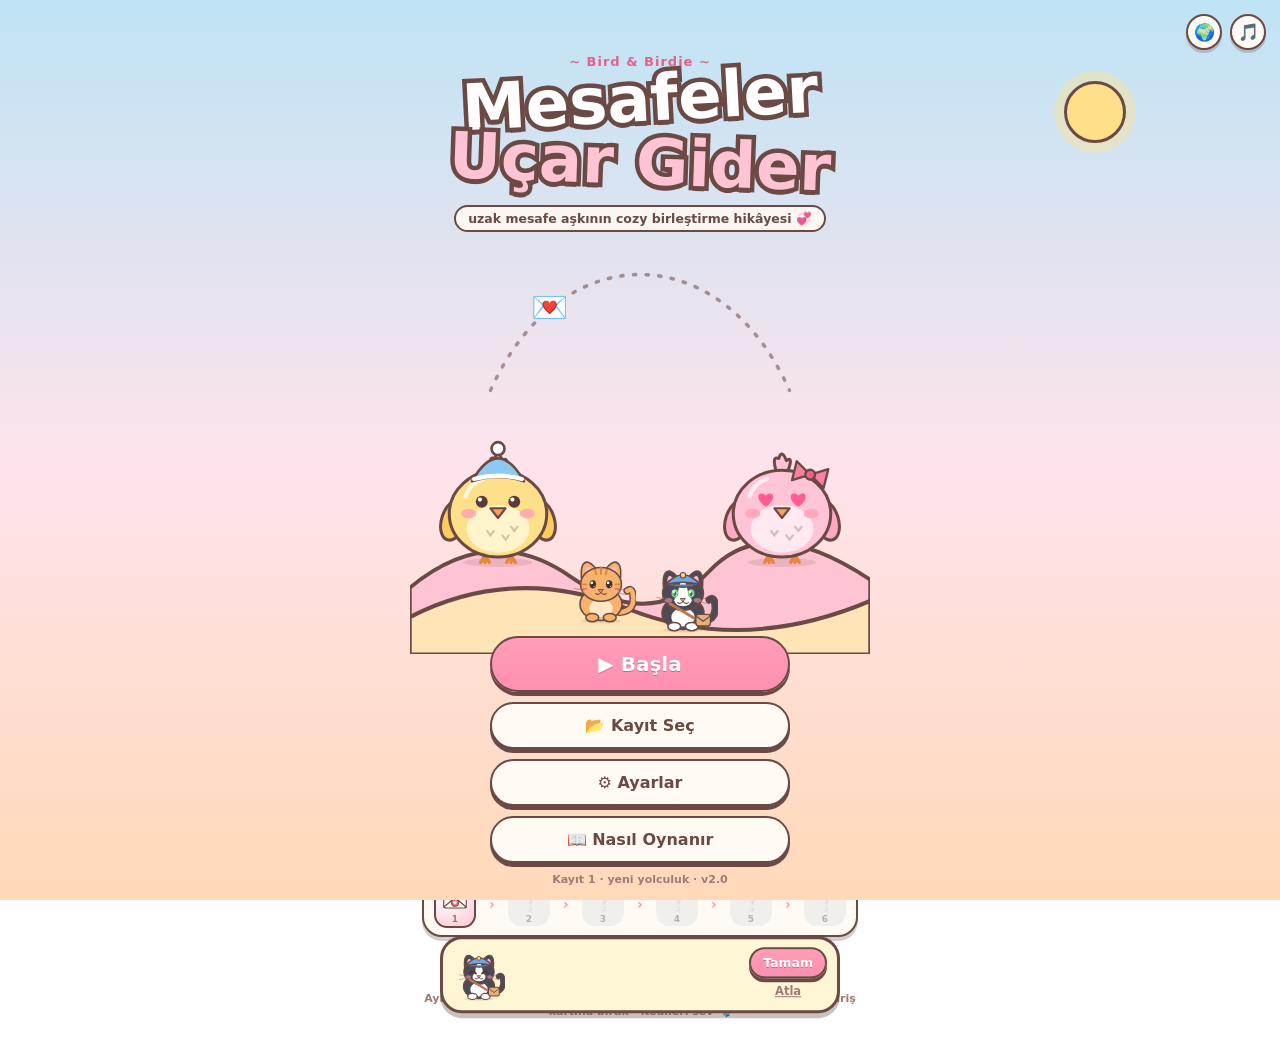
==== commit 87d17d32: "v2: kaynak parçalar ve derlenmiş index.html" ====
--- a/index.html
+++ b/index.html
@@ -8,8 +8,6 @@
 <meta name="apple-mobile-web-app-capable" content="yes"><meta name="mobile-web-app-capable" content="yes">
 <meta property="og:title" content="Mesafeler Uçar Gider"><meta property="og:description" content="Mektupları birleştir, kargola, mesafeleri kısalt. Cozy bir uzak mesafe aşkı oyunu 💞"><meta property="og:type" content="website">
 <link rel="icon" href="data:image/svg+xml,%3Csvg xmlns='http://www.w3.org/2000/svg' viewBox='0 0 100 100'%3E%3Ctext y='.9em' font-size='90'%3E%F0%9F%90%A5%3C/text%3E%3C/svg%3E">
-<link rel="manifest" href="manifest.webmanifest">
-<link rel="apple-touch-icon" href="icon-192.png">
 <title>Mesafeler Uçar Gider</title>
 <style>
 :root{
@@ -17,7 +15,7 @@
   --bg1:#FFEFF3;--bg2:#FFF7E8;--bg3:#FCE6C6;
   --tray1:#F4C79C;--tray2:#E6A675;--trayE:#B97A4E;--cell:#FFF7EC;--cellS:#F0D6BE;
   --sh:rgba(120,70,60,.28);
-  --bw:max(250px,min(calc(100vw - 24px),420px,calc(100vh - 540px)));
+  --bw:max(250px,min(calc(100vw - 24px),420px,calc(100vh - 470px)));
   --bw:max(250px,min(calc(100vw - 24px),420px,calc(100dvh - 470px)));
   --cs:calc((var(--bw) - 40px)/5);
 }
@@ -41,8 +39,8 @@
 .top{display:flex;align-items:center;gap:6px}
 .logo{flex:1;min-width:0;line-height:1;position:relative;padding-top:12px}
 .logoCat{position:absolute;left:2px;top:-6px;width:34px;height:26px;pointer-events:none}
-.l1{display:block;font-size:clamp(14px,4.6vw,19px);overflow:hidden;text-overflow:ellipsis;font-weight:900;color:#fff;-webkit-text-stroke:5px var(--ink);paint-order:stroke fill;letter-spacing:.2px;text-shadow:0 2px 0 var(--ink);white-space:nowrap}
-.l2{display:block;white-space:nowrap;overflow:hidden;text-overflow:ellipsis;font-size:11px;font-weight:900;color:var(--pinkd);margin-top:3px}
+.l1{display:block;font-size:19px;font-weight:900;color:#fff;-webkit-text-stroke:5px var(--ink);paint-order:stroke fill;letter-spacing:.2px;text-shadow:0 2px 0 var(--ink);white-space:nowrap}
+.l2{display:block;font-size:11px;font-weight:900;color:var(--pinkd);margin-top:3px}
 .hpill{background:var(--paper);border:2.5px solid var(--ink);border-radius:99px;padding:4px 10px;font-weight:900;font-size:14px;box-shadow:0 3px 0 rgba(107,74,69,.28);display:flex;gap:4px;align-items:center}
 .hpill.bump{animation:bump .4s}
 @keyframes bump{50%{transform:scale(1.18)}}
@@ -168,10 +166,10 @@
 @keyframes boxShine{50%{box-shadow:inset 0 -5px 0 rgba(0,0,0,.06),0 3px 0 var(--t3),0 0 14px 3px rgba(255,210,80,.8)}}
 .item.t6{animation:goldGlow 1.8s ease-in-out infinite}
 @keyframes goldGlow{50%{box-shadow:inset 0 -5px 0 rgba(0,0,0,.06),0 3px 0 var(--t3),0 0 16px 4px rgba(255,210,80,.8)}}
-.a-spawn{animation:pop .26s cubic-bezier(.3,1.6,.5,1)}
-.a-merge{animation:mergePop .3s ease-out}
-.a-move{animation:land .18s ease-out}
-.a-unlock{animation:shakeY .35s}
+.a-spawn{animation:pop .42s cubic-bezier(.3,1.6,.5,1)}
+.a-merge{animation:mergePop .5s ease-out}
+.a-move{animation:land .28s ease-out}
+.a-unlock{animation:shakeY .5s}
 @keyframes pop{0%{transform:scale(.15) rotate(-14deg);opacity:0}60%{transform:scale(1.18) rotate(4deg);opacity:1}100%{transform:scale(1)}}
 @keyframes mergePop{0%{transform:scale(.6)}45%{transform:scale(1.32)}70%{transform:scale(.92)}100%{transform:scale(1)}}
 @keyframes land{0%{transform:scale(1.15)}60%{transform:scale(.94)}100%{transform:scale(1)}}
@@ -213,9 +211,7 @@
 .pill[disabled]{opacity:.45}
 
 /* collection */
-.coll{display:flex;flex-wrap:wrap;align-items:center;justify-content:space-between;padding:7px 10px;row-gap:5px}
-.cchips{width:100%;display:flex;gap:6px;justify-content:center}.cchip{width:32px;height:32px;border:2px solid var(--ink);border-radius:11px;background:#fff;padding:2px;cursor:pointer;opacity:.7}.cchip svg{width:100%;height:100%}.cchip.on{background:#FFE9F0;border-color:var(--pinkd);opacity:1}
-.crow{width:100%;display:flex;align-items:center;justify-content:space-between}
+.coll{display:flex;align-items:center;justify-content:space-between;padding:7px 10px}
 .coll .arr{color:var(--pink);font-weight:900;font-size:14px}
 .ct{border:0;width:42px;padding:3px 0 2px;border-radius:13px;background:#F1E6E2;display:flex;flex-direction:column;align-items:center;font-size:10px;line-height:1.1;cursor:pointer;filter:grayscale(1);opacity:.6}
 .ct svg{width:30px;height:30px}
@@ -366,364 +362,20 @@
 .slot.on{background:#FFF0F4;border-color:var(--pinkd)}
 .slot .si{font-size:26px}.slot .st{flex:1;font-weight:900;font-size:13px;line-height:1.25}.slot .st small{display:block;font-size:10.5px;color:var(--ink2)}
 .slot .sb{display:flex;flex-direction:column;gap:5px}
-
-/* ===== SAGA ===== */
-#scene{position:fixed;left:0;right:0;bottom:0;height:38vh;z-index:0;pointer-events:none;opacity:.9}
-#scene svg{width:100%;height:100%;display:block}
-body[data-theme=bosphorus]{--bg1:#CFE6FA;--bg2:#FFE6EE;--bg3:#FFD9C2}
-body[data-theme=forest]{--bg1:#D7EFD9;--bg2:#EAF7E6;--bg3:#BFE0C0}
-body[data-theme=steppe]{--bg1:#FFF1C9;--bg2:#FFF7E2;--bg3:#F2D8A0}
-body[data-theme=cappa]{--bg1:#FFD9CC;--bg2:#FFEDE0;--bg3:#F7C4A8}
-body[data-theme=taurus]{--bg1:#DCEBFA;--bg2:#F1F8FF;--bg3:#C9DDF0}
-body[data-theme=plain]{--bg1:#FFF6D2;--bg2:#F4FAE0;--bg3:#E3EFB8}
-body[data-theme=sea]{--bg1:#C9F0F2;--bg2:#E6FAF8;--bg3:#B4E3E8}
-body[data-theme=adana]{--bg1:#FFD9B8;--bg2:#FFEBD6;--bg3:#F5BE96}
-.lvcard{padding:7px 10px 8px}
-.lv-top{display:flex;align-items:center;gap:8px}
-.lv-t{flex:1;font-weight:900;font-size:13px;line-height:1.15;min-width:0}
-.lv-t small{display:block;font-size:10.5px;color:var(--ink2);font-weight:800}
-.mapbtn{border:2.5px solid var(--ink);background:#fff;border-radius:12px;font-size:17px;width:36px;height:32px;cursor:pointer;box-shadow:0 3px 0 rgba(107,74,69,.28)}
-.mapbtn:active{transform:translateY(2px);box-shadow:none}
-.goals{display:flex;flex-wrap:wrap;gap:6px;margin-top:6px}
-.gl{display:flex;align-items:center;gap:5px;background:#FFF4F7;border:2px solid var(--ink);border-radius:13px;padding:2px 8px 2px 3px;font-weight:900;font-size:12px}
-.gl.ok{background:#E3F7EA;border-color:#4FAE7A}
-.gl .gi{width:28px;height:28px;border-radius:10px;display:grid;place-items:center;font-size:17px;background:#fff;border:1.5px solid rgba(107,74,69,.4);flex:none;overflow:hidden}
-.gl .gi svg{width:88%;height:88%}
-.gl .gi .mini{width:100%;height:100%;border:0;border-radius:0}
-.gl small{font-size:10px;color:var(--ink2);font-weight:900;display:block;line-height:1}
-.gl b{display:block;line-height:1.05}
-/* engeller */
-.item.rock{--t1:#E4DDD5;--t2:#BDB2A8;--t3:#8D8178}
-.item.rock.h2{--t1:#C9C0B8;--t2:#9A9088}
-.item.balloon{--t1:#FFE3EC;--t2:#FFA9C2;--t3:#E2638A;animation:wob 2.2s ease-in-out infinite}
-.cell.rockc{background:#EFE6DC}
-.cell.frozen .item{filter:saturate(.7)}
-.ice{position:absolute;inset:3px;border-radius:15px;background:linear-gradient(135deg,rgba(170,222,255,.82),rgba(240,250,255,.6));border:2.5px solid #7DBDEB;box-shadow:inset 0 0 10px #fff;pointer-events:none}
-.ice::after{content:"❄️";position:absolute;right:3px;top:0;font-size:calc(var(--cs)*.24)}
-.ice::before{content:"";position:absolute;left:14%;top:14%;width:34%;height:12%;border-radius:99px;background:#fff;opacity:.7;transform:rotate(-30deg)}
-.cell.gust{animation:gust .5s}
-@keyframes gust{30%{transform:translateX(-6px) rotate(-4deg)}70%{transform:translateX(6px) rotate(4deg)}}
-/* modallar */
-.mcap{font-size:13px;font-weight:800;text-align:center;margin:6px 4px;line-height:1.35;white-space:pre-line}
-.chars{display:flex;gap:10px;margin-top:8px}
-.chbtn{flex:1;border:3px solid var(--ink);background:#fff;border-radius:22px;padding:8px 6px 10px;cursor:pointer;display:flex;flex-direction:column;align-items:center;gap:3px;font-family:inherit;color:var(--ink);box-shadow:0 5px 0 rgba(107,74,69,.3)}
-.chbtn:active{transform:translateY(3px);box-shadow:0 2px 0 rgba(107,74,69,.3)}
-.chbtn:hover{background:#FFF4F7}
-.chbtn .cha{width:92%;max-width:130px}.chbtn .cha svg{width:100%;height:auto;display:block}
-.chbtn b{font-size:16px}.chbtn small{font-size:11px;font-weight:900;color:var(--ink2);text-align:center;line-height:1.2}
-.li-chap{text-align:center;font-weight:900;font-size:12px;color:var(--pinkd);letter-spacing:.5px}
-.li-h{margin:2px 0 6px;text-align:center;font-size:23px;font-weight:900}
-.li-goals{display:flex;flex-direction:column;gap:6px;margin:6px 0}
-.li-goals .gl{font-size:13px;padding:5px 10px 5px 5px}
-.li-goals .gl .gi{width:32px;height:32px}
-.li-mech{white-space:pre-line;font-size:12px;font-weight:800;background:#FFF4DF;border:2px dashed #E9B96E;border-radius:14px;padding:7px 10px;margin:6px 0;line-height:1.35;text-align:center}
-.li-mech:empty{display:none}
-.li-mv{text-align:center;font-weight:900;font-size:13px}
-.ld-stars{text-align:center;font-size:48px;letter-spacing:4px;filter:drop-shadow(0 3px 0 rgba(107,74,69,.25))}
-.ld-stars i{font-style:normal;display:inline-block;animation:starpop .5s both}
-.ld-stars i.off{filter:grayscale(1) opacity(.35);animation:none}
-@keyframes starpop{from{transform:scale(0) rotate(-40deg)}to{transform:scale(1) rotate(0)}}
-.mapch{border:2.5px solid var(--ink);border-radius:18px;margin:8px 0;padding:8px 10px;background:#fff}
-.mapch.cur{background:#FFF0F4;border-color:var(--pinkd)}
-.mapch.mlock{opacity:.55;filter:grayscale(.5)}
-.mapch .mh{display:flex;align-items:center;gap:8px;font-weight:900;font-size:14px}
-.mapch .mh .mi{font-size:24px}
-.mapch .mh small{display:block;font-size:10.5px;color:var(--ink2);font-weight:800}
-.lvgrid{display:grid;grid-template-columns:repeat(5,1fr);gap:6px;margin-top:7px}
-.lvb{border:2.5px solid var(--ink);background:#fff;border-radius:13px;padding:3px 0 2px;font-family:inherit;font-weight:900;font-size:14px;color:var(--ink);cursor:pointer;line-height:1.1;box-shadow:0 3px 0 rgba(107,74,69,.25)}
-.lvb small{display:block;font-size:9.5px;letter-spacing:-1px;min-height:11px}
-.lvb.cur{background:var(--pink);color:#fff;animation:tpulse 1.6s ease-in-out infinite}
-.lvb.done{background:#E3F7EA;border-color:#4FAE7A}
-.lvb.boss{border-width:3px;background:#FFF3C8}
-.lvb[disabled]{opacity:.4;cursor:default;box-shadow:none}
-.mapprog{height:12px;border-radius:99px;border:2.5px solid var(--ink);background:#fff;overflow:hidden;margin:4px 0 6px}
-.mapprog i{display:block;height:100%;background:repeating-linear-gradient(45deg,var(--pink) 0 8px,var(--pink2) 8px 16px)}
-
-/* ===== EKONOMİ / JOKER / MİNİ OYUN ===== */
-.stat{border:2.5px solid var(--ink);background:#FFF4DF;border-radius:12px;font-family:inherit;font-weight:900;font-size:12px;padding:0 8px;height:32px;cursor:pointer;color:var(--ink);box-shadow:0 3px 0 rgba(107,74,69,.28);white-space:nowrap}
-.stat:active{transform:translateY(2px);box-shadow:none}
-.stat.low{background:#FFE0E6}
-.jbar{display:flex;gap:8px;justify-content:center;margin:-2px 0;position:sticky;bottom:8px;z-index:6;padding:4px 6px;border-radius:20px;background:rgba(255,248,244,.82);backdrop-filter:blur(6px)}
-.jb{position:relative;flex:1;max-width:120px;border:2.5px solid var(--ink);background:#fff;border-radius:16px;padding:4px 4px 3px;display:flex;align-items:center;justify-content:center;gap:5px;font-family:inherit;font-weight:900;font-size:11px;color:var(--ink);cursor:pointer;box-shadow:0 4px 0 rgba(107,74,69,.28)}
-.jb:active{transform:translateY(3px);box-shadow:0 1px 0 rgba(107,74,69,.28)}
-.jb .ji{font-size:20px;line-height:1}
-.jb .jn{position:absolute;right:-6px;top:-8px;min-width:20px;height:20px;border-radius:99px;background:var(--pink);color:#fff;border:2px solid var(--ink);font-size:11px;display:grid;place-items:center;padding:0 3px}
-.jb.empty .jn{background:#B9A9A5}
-.jb.jlock{opacity:.5;filter:grayscale(.6)}
-.jb.on{background:#FFF0F4;border-color:var(--pinkd);animation:wob 1s ease-in-out infinite}
-.jb small{display:block;font-size:9px;color:var(--ink2);font-weight:800}
-body.jmode .cell:not(.empty){cursor:crosshair}
-body.jmode .board{outline:3px dashed var(--pinkd);outline-offset:4px;border-radius:26px}
-.item.moss{--t1:#DDF5CF;--t2:#8FD17F;--t3:#4A8F45}
-.cell.mossc{background:#EAF6E0}
-.fog{position:absolute;inset:3px;border-radius:15px;background:radial-gradient(circle at 40% 35%,#fff,#DDE6EE 70%);border:2px solid #B8C6D4;pointer-events:none;display:grid;place-items:center;font-size:calc(var(--cs)*.42);opacity:.97}
-.fog::after{content:"🌫️"}
-.ld-scene{display:flex;justify-content:center;align-items:flex-end;gap:2px;height:84px;margin-bottom:2px}
-.ld-scene>div{width:70px}.ld-scene svg{width:100%;height:auto;display:block}
-.ld-scene .d1{animation:dance .7s ease-in-out infinite}.ld-scene .d2{animation:dance .7s ease-in-out infinite .35s}.ld-scene .d3{width:52px;animation:dance .6s ease-in-out infinite .15s}
-@keyframes dance{0%,100%{transform:translateY(0) rotate(-4deg)}50%{transform:translateY(-14px) rotate(4deg)}}
-.adbar{height:14px;border:2.5px solid var(--ink);border-radius:99px;background:#fff;overflow:hidden;margin:8px 0 4px}
-.adbar i{display:block;height:100%;width:0;background:repeating-linear-gradient(45deg,var(--pink) 0 8px,var(--pink2) 8px 16px);transition:width .25s linear}
-.ad-t{text-align:center;font-weight:900;font-size:26px}
-.mini-top{display:flex;justify-content:space-between;font-weight:900;font-size:18px;padding:0 6px}
-.mini-top span::before{content:"⭐ "}.mini-top span+span::before{content:"⏱️ "}
-.mini-area{position:relative;height:300px;border:3px solid var(--ink);border-radius:20px;overflow:hidden;background:linear-gradient(180deg,#CFE9FF,#FFE9F0);margin:6px 0;touch-action:none}
-.mini-area .fall{position:absolute;top:-50px;font-size:36px;line-height:1;cursor:pointer;animation:mfall linear forwards;user-select:none}
-@keyframes mfall{to{top:310px}}
-.mini-area .got{animation:mgot .35s forwards!important}
-@keyframes mgot{to{transform:scale(1.8);opacity:0}}
-.mini-area .tomb{position:absolute;bottom:2px;left:50%;width:56px;margin-left:-28px;pointer-events:none}
-.shopgrid{display:grid;grid-template-columns:1fr 1fr;gap:8px}
-.sitem{border:2.5px solid var(--ink);border-radius:16px;background:#fff;padding:8px 6px;text-align:center;display:flex;flex-direction:column;align-items:center;gap:4px;font-weight:900;font-size:12px}
-.sitem .sart{width:62px;height:62px;display:grid;place-items:center;font-size:34px}
-.sitem .sart svg{width:100%;height:100%}
-.sitem small{font-size:10px;color:var(--ink2);font-weight:800;line-height:1.2;min-height:24px}
-.sitem.on{border-color:var(--pinkd);background:#FFF0F4}
-.swatch{width:62px;height:62px;border-radius:14px;border:2.5px solid var(--ink);display:grid;grid-template-columns:1fr 1fr 1fr;gap:3px;padding:5px}
-.swatch i{border-radius:5px;background:var(--c2);box-shadow:inset 0 -2px 0 rgba(0,0,0,.12)}
-.swatch.t{background:var(--c1)}
-body[data-board=candy]{--tray1:#FFC2D8;--tray2:#FF9CBF;--trayE:#D96C97;--cell:#FFF3F8;--cellS:#F7C9DA}
-body[data-board=night]{--tray1:#6F77B8;--tray2:#4B5391;--trayE:#2D3361;--cell:#D9DDF5;--cellS:#A9B0DE}
-body[data-board=mint]{--tray1:#A8E4CB;--tray2:#6FCBA6;--trayE:#3E9A77;--cell:#F0FFF8;--cellS:#C4EBDA}
-body[data-board=marble]{--tray1:#E9E6EE;--tray2:#C9C4D4;--trayE:#8F889E;--cell:#FFFFFF;--cellS:#DAD6E2}
-body[data-board=sakura]{--tray1:#FFD6E4;--tray2:#F5A3C2;--trayE:#C96A8F;--cell:#FFF5F9;--cellS:#F9D3E2}
-body[data-board=forest]{--tray1:#9ED39A;--tray2:#5FA36A;--trayE:#3A6F47;--cell:#F0FBEA;--cellS:#CBE6C2}
-body[data-board=galaxy]{--tray1:#6A58AE;--tray2:#3B2F73;--trayE:#22194A;--cell:#E6DEFA;--cellS:#B9ABE6}
-body[data-board=gold]{--tray1:#F8DE8A;--tray2:#DDAE3E;--trayE:#A87B1E;--cell:#FFF8E0;--cellS:#F0DDA0}
-body[data-board=sunset]{--tray1:#FFB38A;--tray2:#F5806A;--trayE:#C2514A;--cell:#FFF0E2;--cellS:#F7CDB0}
-.rc-grid{display:grid;grid-template-columns:repeat(4,1fr);gap:8px;margin-top:6px}
-.rcat{border:2.5px solid var(--ink);border-radius:14px;background:#fff;padding:4px 2px;text-align:center;font-size:10px;font-weight:900;line-height:1.1}
-.rcat svg{width:100%;height:auto;display:block}
-.li-theme{display:flex;gap:6px;align-items:center;justify-content:center;font-weight:900;font-size:12px;margin-top:8px;flex-wrap:wrap}.li-theme .ti{width:32px;height:32px;display:inline-block}.li-theme .ti svg{width:100%;height:100%}
-.rcat.lock2{opacity:.6}.rcat.lock2 svg{filter:brightness(0) opacity(.35)}
-.mapprog{position:relative}
-.mapprog i{transition:width 1.4s cubic-bezier(.3,.8,.3,1)}
-.mapprog b{position:absolute;top:-9px;font-size:18px;transform:translateX(-50%);transition:left 1.4s cubic-bezier(.3,.8,.3,1)}
-.mapact{display:flex;gap:6px;flex-wrap:wrap;margin:6px 0}
-.mapact .btn{flex:1;font-size:12px;padding:8px 6px}
-
-/* ---- PC / geniş ekran düzeni: sol bilgi, sağ tahta ---- */
-.colL,.colR{display:contents}
-@media (min-width:900px) and (min-height:560px){
-  :root{--bw:max(300px,min(540px,calc(100dvh - 290px)))}
-  #app{max-width:1080px;display:grid;grid-template-columns:minmax(380px,450px) 1fr;column-gap:30px;row-gap:9px;align-items:start;padding-top:12px}
-  #app>.top{grid-column:1/-1}
-  .colL,.colR{display:flex;flex-direction:column;gap:9px;min-width:0}
-  #app>.coll,#app>.bottom{grid-column:1/-1}
-  .colR .boardWrap{padding-top:30px}
-  .colR .jbar{position:static;background:none;backdrop-filter:none;margin:0 auto;width:var(--bw);max-width:100%}
-  .colR .nestRow{width:var(--bw);max-width:100%;margin:0 auto}
-}
-
-/* v9: çoklu sipariş, yuva süsleri, albüm */
-.orow{display:flex;align-items:center;gap:6px;padding:4px 5px;border-radius:14px;margin-top:4px;background:#FFF8FB;border:2px solid #FFD6E3;position:relative}
-.orow.d0{border-color:#CFEFDD;background:#F5FFF9}.orow.d2{border-color:#FFD99A;background:#FFFAEE}
-.orow.done{opacity:.75;background:#EEFFF4}.orow.swap{animation:slideIn .45s}
-.orow .reqs{flex:1;display:flex;flex-wrap:wrap;gap:5px;min-width:0}
-.odif{font-size:9px;font-weight:900;color:#E3A21A;width:22px;text-align:center;line-height:1}
-.orow.d0 .odif{color:#4FBF8B}
-.orew{font-size:10px;font-weight:900;line-height:1.15;text-align:right;color:var(--pinkd);white-space:nowrap}
-.orow{padding:3px 5px;margin-top:3px;min-height:44px}
-.orow .req{flex:0 0 auto;padding:2px 8px 2px 3px;gap:5px;border-width:2px}
-.orow .req .rt b{display:none}.orow .req .rt span{font-size:13px}
-.orow .mini{width:34px;height:34px}
-.orow .reqs{gap:5px;flex-wrap:nowrap}
-.orow .req{min-width:0}
-@media(min-width:900px){.orow .req .rt b{display:block}}
-#stLives{display:none!important}
-.nest .nb1{fill:var(--nst1,#D9A06C)}.nest .nb2{fill:var(--nst2,#E8B98A)}.nest .nb3{stroke:var(--nst3,#B97A4E)}
-.nd{position:absolute;font-size:24px;line-height:1;pointer-events:none;filter:drop-shadow(0 2px 2px rgba(0,0,0,.2))}
-.nd-t{top:-10px;left:50%;margin-left:-12px}.nd-l{left:-8px;bottom:14px}.nd-r{right:-8px;bottom:14px}
-.nsw{width:46px;height:30px;border-radius:50%;background:var(--a);border:2.5px solid var(--ink);box-shadow:inset 0 -9px 0 var(--b),0 3px 0 var(--c)}
-.jb.jsell{background:#FFF3C9}
-.albbar{height:12px;border:2.5px solid var(--ink);border-radius:99px;background:#fff;overflow:hidden;margin:2px 0 8px}
-.albbar i{display:block;height:100%;background:linear-gradient(90deg,#FFB6CF,#FF7FA5)}
-.albrow{padding:6px 4px;border-bottom:1.5px dashed #FFD6E3}
-.albh{display:flex;align-items:center;gap:8px;font-size:13px}.albh b{flex:1}.albh span{font-weight:900;color:var(--pinkd)}
-.albs{display:flex;gap:5px;margin:5px 0 2px}
-.alb{flex:1;aspect-ratio:1;max-width:46px;border:2px solid var(--ink);border-radius:12px;display:grid;place-items:center;background:#f4eef0;font-size:16px;overflow:hidden}
-.alb.on{background:radial-gradient(circle at 30% 25%,#fff,var(--t1) 55%,var(--t2))}.alb svg{width:84%;height:84%}
-.albcat svg{width:100%;height:100%}
-.albr{color:var(--ink2);font-weight:900;font-size:10.5px}
-
-/* =====================================================================
-   v10 · CANDY SKIN — Glossy / Jelly / Juicy 3D (yalnızca görsel katman)
-   ===================================================================== */
-:root{
-  --ink:#4B2377;--ink2:#8B5FC0;--paper:#FFFAFF;--pink:#FF4FA3;--pinkd:#D81B7C;--pink2:#FFB4DB;
-  --bg1:#9BE8FF;--bg2:#E7C9FF;--bg3:#FFC2E4;
-  --tray1:#A878FF;--tray2:#7A45E6;--trayE:#4F25B0;--cell:#F7EEFF;--cellS:#D9C2FA;
-  --sh:rgba(80,30,140,.38);
-  --gold1:#FFE066;--gold2:#FFB300;--gold3:#C97A00;
-  --jelly:cubic-bezier(.68,-.55,.26,1.55);
-}
-body[data-theme=autumn]{--bg1:#FFD9A0;--bg2:#FFC6A0;--bg3:#FFA9B8;--pink:#FF8A2B;--pinkd:#D9560E;--pink2:#FFD0A0}
-body[data-theme=snow]{--bg1:#BFE9FF;--bg2:#DCE4FF;--bg3:#F3D2FF;--pink:#3FA9FF;--pinkd:#1E7FDB;--pink2:#B6E0FF}
-body{background:
-  radial-gradient(circle at 15% 12%,rgba(255,255,255,.65) 0 70px,transparent 71px),
-  radial-gradient(circle at 88% 30%,rgba(255,255,255,.4) 0 50px,transparent 51px),
-  radial-gradient(circle at 70% 80%,rgba(255,240,120,.45) 0 90px,transparent 91px),
-  linear-gradient(180deg,var(--bg1) 0%,var(--bg2) 52%,var(--bg3) 100%) fixed}
-body::before{opacity:.28}
-.awning{border-bottom:3px solid var(--gold3);background:repeating-linear-gradient(90deg,#FF4FA3 0 22px,#fff 22px 44px);box-shadow:0 3px 0 var(--gold2),0 6px 10px rgba(80,30,140,.25)}
-
-/* ---- cam gibi parlak paneller ---- */
-.panel{position:relative;border:3px solid var(--gold2);border-radius:22px;
-  background:linear-gradient(180deg,rgba(255,255,255,.95) 0,rgba(255,255,255,0) 42%),linear-gradient(180deg,#FFF9FF,#FFE3F4);
-  box-shadow:0 5px 0 var(--gold3),0 0 0 2px rgba(255,255,255,.85) inset,0 -4px 8px rgba(255,79,163,.18) inset,0 10px 16px rgba(80,30,140,.22)}
-.hpill,.stat{border:3px solid var(--gold2);background:linear-gradient(180deg,#fff 0,#FFF1A8 55%,#FFD84A 100%);
-  box-shadow:0 4px 0 var(--gold3),inset 0 3px 0 rgba(255,255,255,.9),0 7px 10px rgba(80,30,140,.2);color:#5A2A00;text-shadow:0 1px 0 rgba(255,255,255,.7)}
-.stat{border-radius:14px}
-.ibtn{border:3px solid #fff;outline:2.5px solid var(--ink);background:radial-gradient(ellipse at 50% 0,rgba(255,255,255,.95) 0 35%,transparent 36%),linear-gradient(180deg,#5FE3FF,#19B4EE 60%,#0B8CD0);
-  box-shadow:0 4px 0 #0A5E96,inset 0 -4px 0 rgba(0,0,0,.12),0 8px 10px rgba(80,30,140,.3);transition:transform .18s var(--jelly)}
-.ibtn:active{transform:scale(.88,1.08) translateY(2px);box-shadow:0 1px 0 #0A5E96}
-.hpill.bump{animation:jbump .5s var(--jelly)}
-@keyframes jbump{0%{transform:scale(1)}35%{transform:scale(1.28,.82)}65%{transform:scale(.9,1.14)}100%{transform:scale(1)}}
-.dot{background:radial-gradient(circle at 35% 30%,#fff 0 2px,#FF6B9E 3px,#E0145F);border-color:#fff}
-.l1{-webkit-text-stroke:6px var(--ink);text-shadow:0 3px 0 var(--ink),0 5px 6px rgba(0,0,0,.25);background:none;color:#FFE95E}
-.l2{color:#fff;text-shadow:0 1px 0 var(--ink),0 0 6px rgba(75,35,119,.6)}
-
-/* ---- mesafe çubuğu ---- */
-.bar{border:2.5px solid var(--ink);height:14px;top:13px;background:repeating-linear-gradient(90deg,#fff 0 8px,#FFE0F1 8px 14px);box-shadow:inset 0 3px 3px rgba(75,35,119,.2)}
-.fill{background:linear-gradient(180deg,#FFB4DB 0,#FF4FA3 55%,#D81B7C 100%);box-shadow:inset 0 3px 0 rgba(255,255,255,.6)}
-
-/* ---- JELLY butonlar ---- */
-.btn{position:relative;border:3px solid var(--ink);color:#fff;text-shadow:0 2px 0 rgba(0,0,0,.28);
-  background:radial-gradient(ellipse 80% 45% at 50% 6%,rgba(255,255,255,.75) 0,rgba(255,255,255,0) 100%),linear-gradient(180deg,#FF8CC8 0,#FF3FA0 55%,#E0187F 100%);
-  box-shadow:0 5px 0 #9C0F5C,0 0 0 2px rgba(255,255,255,.55) inset,0 -5px 0 rgba(0,0,0,.14) inset,0 10px 14px rgba(80,30,140,.28);
-  transition:transform .2s var(--jelly),box-shadow .2s}
-.btn:hover{transform:scale(1.04)}
-.btn:active{transform:scale(1.07,.9) translateY(3px);box-shadow:0 1px 0 #9C0F5C,0 0 0 2px rgba(255,255,255,.55) inset,0 -3px 0 rgba(0,0,0,.14) inset}
-.btn.soft{color:var(--ink);text-shadow:0 1px 0 #fff;
-  background:radial-gradient(ellipse 80% 45% at 50% 6%,rgba(255,255,255,.95) 0,rgba(255,255,255,0) 100%),linear-gradient(180deg,#FFFFFF 0,#E6F8FF 55%,#B8E9FF 100%);
-  box-shadow:0 5px 0 #4FA7D0,0 0 0 2px rgba(255,255,255,.9) inset,0 -5px 0 rgba(0,0,0,.07) inset,0 10px 14px rgba(80,30,140,.2)}
-.btn.danger{background:radial-gradient(ellipse 80% 45% at 50% 6%,rgba(255,255,255,.7) 0,rgba(255,255,255,0) 100%),linear-gradient(180deg,#FFC36B,#FF8A1F 55%,#E36100);box-shadow:0 5px 0 #A64400,0 0 0 2px rgba(255,255,255,.5) inset,0 -5px 0 rgba(0,0,0,.14) inset,0 10px 14px rgba(80,30,140,.28)}
-.btn.dis{filter:grayscale(.7);opacity:.7}
-
-/* ---- siparişler: şeker kutuları ---- */
-.orow{border:2.5px solid #7FE0A8;background:linear-gradient(180deg,#fff 0,#E4FFEF 60%,#C7F5DB);box-shadow:inset 0 3px 0 rgba(255,255,255,.95),0 3px 0 #4FBF8B}
-.orow.d1{border-color:#FFA9D2;background:linear-gradient(180deg,#fff 0,#FFE9F5 60%,#FFD0E8);box-shadow:inset 0 3px 0 rgba(255,255,255,.95),0 3px 0 #E2639A}
-.orow.d2{border-color:#FFD25E;background:linear-gradient(180deg,#fff 0,#FFF6CC 60%,#FFE48A);box-shadow:inset 0 3px 0 rgba(255,255,255,.95),0 3px 0 #D99A00}
-.orow.d0{border-color:#7FE0A8}
-.odif{color:#FF9D00;text-shadow:0 1px 0 #fff,0 0 4px #FFE066}
-.orew{color:#C4126F;text-shadow:0 1px 0 #fff}
-.req{border:2.5px dashed #FF4FA3;background:linear-gradient(180deg,#fff,#FFF0F8);box-shadow:inset 0 2px 0 #fff;transition:transform .2s var(--jelly)}
-.req.want{border-color:#2FD98A;background:linear-gradient(180deg,#fff,#D9FFEA);animation:jpulse .9s ease-in-out infinite}
-@keyframes jpulse{50%{transform:scale(1.09,.95)}}
-.req.over{transform:scale(1.14,.92)}
-.mini{border:2.5px solid var(--ink);box-shadow:inset 0 3px 0 rgba(255,255,255,.9),inset 0 -3px 0 rgba(0,0,0,.1),0 2px 0 var(--t3)}
-.o-head{color:var(--ink);font-weight:900;text-shadow:0 1px 0 #fff}
-#orderReward{background:linear-gradient(180deg,#FFF1A8,#FFC93C);border:2px solid var(--gold3);border-radius:99px;padding:0 9px;font-style:normal;color:#6B3A00;box-shadow:inset 0 2px 0 #fff}
-
-/* ---- canlı görüşme penceresi: 3D altın çerçeve ---- */
-.feed{border:4px solid var(--gold2);border-radius:24px;background:#BDEBFF;
-  box-shadow:0 0 0 2.5px var(--ink),0 6px 0 2.5px var(--gold3),inset 0 0 0 3px rgba(255,255,255,.75),inset 0 -10px 18px rgba(255,79,163,.18),0 14px 20px rgba(80,30,140,.35)}
-.feed::after{content:"";position:absolute;left:8%;right:30%;top:3px;height:20%;border-radius:0 0 60% 60%/0 0 100% 100%;background:linear-gradient(180deg,rgba(255,255,255,.7),rgba(255,255,255,0));pointer-events:none;z-index:7}
-.live{background:linear-gradient(180deg,#FF7FB0,#E8195F);border:2px solid #fff;box-shadow:0 2px 0 var(--ink),0 0 8px rgba(255,79,163,.7)}
-.fname{background:linear-gradient(180deg,#8E4DFF,#5A24C8);border:1.5px solid #fff;box-shadow:0 2px 0 rgba(0,0,0,.25)}
-.fsay{border:2.5px solid var(--ink);box-shadow:0 3px 0 #FFB4DB,inset 0 2px 0 #fff}
-.pip{border:2.5px solid var(--gold2);box-shadow:0 2px 0 var(--gold3)}
-.fh{filter:drop-shadow(0 0 4px #fff);font-size:17px}
-.idle .fb-in{animation:jbreathe 2.6s ease-in-out infinite}
-@keyframes jbreathe{0%,100%{transform:scale(1,1)}50%{transform:scale(1.05,.95)}}
-.hop .fb-in{animation:jhop .6s var(--jelly) 3}
-@keyframes jhop{0%,100%{transform:translateY(0) scale(1,1)}25%{transform:translateY(0) scale(1.12,.86)}50%{transform:translateY(-18px) scale(.9,1.14)}75%{transform:translateY(0) scale(1.1,.88)}}
-#feedBird svg,.pip svg{filter:drop-shadow(0 3px 2px rgba(80,30,140,.3))}
-
-/* ---- TAHTA ---- */
-.board{border:4px solid var(--gold2);border-radius:30px;
-  background:radial-gradient(ellipse 90% 30% at 50% 0,rgba(255,255,255,.4) 0,transparent 100%),repeating-linear-gradient(45deg,rgba(255,255,255,.07) 0 10px,transparent 10px 20px),linear-gradient(160deg,var(--tray1),var(--tray2));
-  box-shadow:0 8px 0 var(--trayE),0 0 0 3px var(--ink),0 0 0 6px var(--gold2),0 10px 0 6px var(--gold3),inset 0 4px 0 rgba(255,255,255,.4),inset 0 -8px 14px rgba(0,0,0,.2),0 24px 34px var(--sh)}
-.cell{border:2px solid rgba(255,255,255,.75);border-radius:19px;
-  background:radial-gradient(ellipse 70% 45% at 50% 12%,rgba(255,255,255,.95) 0,rgba(255,255,255,0) 100%),radial-gradient(circle at 50% 60%,var(--cell) 0,var(--cell) 55%,var(--cellS) 100%);
-  box-shadow:inset 0 -5px 0 var(--cellS),inset 0 3px 6px rgba(255,255,255,.9),0 2px 0 rgba(0,0,0,.18);transition:transform .22s var(--jelly),background .15s}
-.cell.empty::after{opacity:.16;filter:none}
-.cell:not(.empty):active{transform:scale(.9,1.06)}
-.cell.sel{outline:3px solid #FFE95E;outline-offset:0;transform:translateY(-3px) scale(1.04);background:radial-gradient(circle at 50% 40%,#FFFDE0,#FFF0A8);box-shadow:0 0 14px 3px rgba(255,230,90,.85),inset 0 -5px 0 #F7D86A}
-.cell.sel .item{animation:jwob .8s ease-in-out infinite}
-@keyframes jwob{0%,100%{transform:scale(1,1) rotate(0)}25%{transform:scale(1.1,.92) rotate(-4deg)}50%{transform:scale(.94,1.08) rotate(0)}75%{transform:scale(1.1,.92) rotate(4deg)}}
-.cell.over{transform:scale(1.1,.94);background:#FFE6F6}
-.cell.hint{box-shadow:inset 0 0 0 3px #5BE6A4,inset 0 -5px 0 #BDF3D8,0 0 10px rgba(91,230,164,.8)}
-
-/* ---- EŞYA KARTLARI: jöle şeker ---- */
-.item{border:3px solid var(--ink);border-radius:38%;
-  background:radial-gradient(ellipse 52% 30% at 34% 20%,rgba(255,255,255,.98) 0,rgba(255,255,255,0) 100%),radial-gradient(circle at 70% 85%,rgba(255,255,255,.35) 0,rgba(255,255,255,0) 40%),radial-gradient(circle at 36% 30%,#fff 0,var(--t1) 40%,var(--t2) 100%);
-  box-shadow:inset 0 5px 4px rgba(255,255,255,.9),inset 0 -8px 8px rgba(0,0,0,.14),inset 0 0 0 2px rgba(255,255,255,.35),0 4px 0 var(--t3),0 8px 8px rgba(75,35,119,.28)}
-.item .ico{filter:drop-shadow(0 2px 1px rgba(75,35,119,.28))}
-.item .lv{background:radial-gradient(circle at 35% 25%,rgba(255,255,255,.7) 0 20%,transparent 21%),var(--t3);border:2px solid #fff;outline:2px solid var(--ink);text-shadow:0 1px 0 rgba(0,0,0,.35);box-shadow:0 2px 0 rgba(0,0,0,.25)}
-.t1{--t1:#FFC2DE;--t2:#FF78B4;--t3:#E02A84}
-.t2{--t1:#C8F5C0;--t2:#5FD66B;--t3:#25A33A}
-.t3{--t1:#FFE3A8;--t2:#FFA63D;--t3:#E07600}
-.t4{--t1:#E3CCFF;--t2:#A66BFF;--t3:#6E2FE0}
-.t5{--t1:#B5F0FF;--t2:#33C3F2;--t3:#0A8FCB}
-.t6{--t1:#FFF59A;--t2:#FFC61A;--t3:#D98F00}
-.kx{--t1:#FFF59A;--t2:#FFC61A;--t3:#D98F00}
-@keyframes boxShine{50%{box-shadow:inset 0 5px 4px rgba(255,255,255,.9),inset 0 -8px 8px rgba(0,0,0,.14),0 4px 0 var(--t3),0 0 18px 5px rgba(255,220,60,.95)}}
-@keyframes goldGlow{50%{box-shadow:inset 0 5px 4px rgba(255,255,255,.9),inset 0 -8px 8px rgba(0,0,0,.14),0 4px 0 var(--t3),0 0 20px 6px rgba(255,220,60,.95)}}
-.item.t6::after{content:"✦";position:absolute;right:8%;top:4%;font-size:calc(var(--cs)*.22);color:#fff;text-shadow:0 0 6px #FFD21F;animation:twk 1.4s ease-in-out infinite}
-@keyframes twk{50%{transform:scale(1.5) rotate(40deg);opacity:.6}}
-
-/* ---- JÖLE animasyonları (yaylanma) ---- */
-.a-spawn{animation:jpop .46s var(--jelly)}
-.a-merge{animation:jmerge .5s var(--jelly)}
-.a-move{animation:jland .3s var(--jelly)}
-.a-unlock{animation:jshake .45s}
-@keyframes jpop{0%{transform:scale(.1) rotate(-16deg);opacity:0}45%{transform:scale(1.28,.8);opacity:1}70%{transform:scale(.88,1.16)}100%{transform:scale(1)}}
-@keyframes jmerge{0%{transform:scale(.5)}30%{transform:scale(1.45,.78)}55%{transform:scale(.82,1.28)}78%{transform:scale(1.12,.92)}100%{transform:scale(1)}}
-@keyframes jland{0%{transform:scale(1.2,.8)}50%{transform:scale(.92,1.1)}100%{transform:scale(1)}}
-@keyframes jshake{20%{transform:rotate(-12deg) scale(1.15,.9)}50%{transform:rotate(10deg) scale(.92,1.12)}80%{transform:rotate(-4deg)}}
-.spk{position:fixed;z-index:120;pointer-events:none;line-height:1;filter:drop-shadow(0 0 5px #fff) drop-shadow(0 0 2px #FFD21F)}
-
-/* ---- yuva / sepet ---- */
-.nest:active svg.ns{transform:scale(1.12,.84)}
-.nest svg.ns{transition:transform .22s var(--jelly);filter:drop-shadow(0 7px 4px rgba(80,30,140,.35))}
-.kit:active{transform:scale(.9,1.08)}
-.nlabel{text-shadow:0 1px 0 #fff}
-.energy{padding:6px 10px}
-#eFill{background:linear-gradient(180deg,#B8FF9E 0,#5BD64B 55%,#2FA82E);box-shadow:inset 0 3px 0 rgba(255,255,255,.6)}
-.e-track,.ebar{border:2.5px solid var(--ink);background:#fff;box-shadow:inset 0 3px 3px rgba(75,35,119,.2)}
-.jb{border:3px solid var(--ink);border-radius:18px;background:radial-gradient(ellipse 80% 40% at 50% 6%,rgba(255,255,255,.85),transparent),linear-gradient(180deg,#FFFFFF,#D7F3FF 60%,#9ADFFB);box-shadow:0 4px 0 #3C97C7,inset 0 -3px 0 rgba(0,0,0,.08);transition:transform .2s var(--jelly)}
-.jb:active{transform:scale(.9,1.08)}
-.jb.on{background:linear-gradient(180deg,#FFF8B8,#FFD84A);box-shadow:0 4px 0 var(--gold3),0 0 14px rgba(255,220,60,.9)}
-.jb.jsell{background:radial-gradient(ellipse 80% 40% at 50% 6%,rgba(255,255,255,.85),transparent),linear-gradient(180deg,#FFF6B0,#FFCF33 60%,#F0A800)}
-.jn{background:linear-gradient(180deg,#FF7FB0,#E8195F);color:#fff;border:2px solid #fff;outline:2px solid var(--ink)}
-
-/* ---- modallar ---- */
-.modal{background:radial-gradient(circle at 50% 30%,rgba(120,60,200,.45),rgba(50,15,100,.65));backdrop-filter:blur(4px)}
-.mcard{border:4px solid var(--gold2);border-radius:30px;
-  background:linear-gradient(180deg,rgba(255,255,255,.95) 0,rgba(255,255,255,0) 30%),linear-gradient(180deg,#FFFDFF,#FFE6F6 60%,#FFD3EC);
-  box-shadow:0 0 0 3px var(--ink),0 7px 0 3px var(--gold3),inset 0 3px 0 rgba(255,255,255,.95),inset 0 -8px 16px rgba(255,79,163,.16),0 30px 50px rgba(50,15,100,.5);animation:jpop .5s var(--jelly)}
-.mcard h2{color:var(--ink);text-shadow:0 2px 0 #fff,0 3px 0 rgba(255,179,0,.5)}
-.mhead .x,.x{border:3px solid #fff;outline:2.5px solid var(--ink);background:linear-gradient(180deg,#FF8FB8,#E8195F);color:#fff;box-shadow:0 3px 0 #8E0F44;text-shadow:0 1px 0 rgba(0,0,0,.3);transition:transform .2s var(--jelly)}
-.x:active{transform:scale(.88)}
-.tabs button{border:3px solid var(--ink);border-radius:16px;background:radial-gradient(ellipse 80% 40% at 50% 6%,rgba(255,255,255,.9),transparent),linear-gradient(180deg,#fff,#E4F6FF);box-shadow:0 3px 0 #6FB6DC;transition:transform .2s var(--jelly)}
-.tabs button.on{background:radial-gradient(ellipse 80% 40% at 50% 6%,rgba(255,255,255,.8),transparent),linear-gradient(180deg,#FF9AD0,#FF3FA0);box-shadow:0 4px 0 #9C0F5C,0 0 10px rgba(255,79,163,.6);transform:translateY(-2px) scale(1.06)}
-.chip{border:2.5px solid var(--ink);background:linear-gradient(180deg,#fff,#EAF8FF);box-shadow:0 2px 0 #6FB6DC}
-.chip.on{background:linear-gradient(180deg,#FF9AD0,#FF3FA0);box-shadow:0 2px 0 #9C0F5C}
-.lrow,.sitem{border:2.5px solid var(--ink);background:linear-gradient(180deg,#fff 0,#FFF3FA);box-shadow:0 3px 0 #FFB4DB,inset 0 2px 0 #fff}
-.lrow .li{background:linear-gradient(180deg,#FFD6EC,#FF9AD0);border:2.5px solid var(--ink);box-shadow:inset 0 3px 0 rgba(255,255,255,.8)}
-.sitem.on{border-color:var(--gold3);background:linear-gradient(180deg,#FFFBD9,#FFEA8A);box-shadow:0 3px 0 var(--gold3),0 0 12px rgba(255,220,60,.7)}
-
-/* ---- yüzen yazılar ---- */
-.ftxt,.float{text-shadow:0 2px 0 var(--ink),0 0 8px #fff;font-weight:900}
-.toast{border:3px solid #fff;outline:2.5px solid var(--ink);color:#fff;text-shadow:0 2px 0 rgba(0,0,0,.3);background:radial-gradient(ellipse 80% 45% at 50% 6%,rgba(255,255,255,.55),transparent),linear-gradient(180deg,#A878FF,#6A35E0);box-shadow:0 5px 0 #3A1585,0 10px 16px rgba(50,15,100,.4);transition:transform .45s var(--jelly)}
-.toast.show{transform:translate(-50%,0) scale(1)}
 </style>
 </head>
 <body data-theme="pink">
 <div id="bg"></div>
-<div id="scene" aria-hidden="true"></div>
 <div class="awning"></div>
 <div id="app">
   <header class="top">
-    <div class="logo"><div class="logoCat" id="logoCat"></div><span class="l1" data-en="Distances Fly Away">Mesafeler Uçar Gider</span><span class="l2" data-en="Bird &amp; Birdie · Long-distance love 💞">Bird &amp; Birdie · Uzak mesafe aşkı 💞</span></div>
+    <div class="logo"><div class="logoCat" id="logoCat"></div><span class="l1" data-en="Distances Fly Away">Mesafeler Uçar Gider</span><span class="l2" data-en="Bird &amp; Birdie · Fluffy Birds 💞">Bird &amp; Birdie · Pofuduk Kuşlar 💞</span></div>
     <div class="hpill" id="heartPill">❤ <b id="hearts">0</b></div>
     <button class="ibtn" id="btnBook" aria-label="Defter">📖<i class="dot" id="bookDot"></i></button>
     <button class="ibtn" id="btnShop" aria-label="Dükkan">🛍️</button>
     <button class="ibtn" id="btnSettings" aria-label="Ayarlar">⚙️</button>
   </header>
 
-  <div class="colL">
   <section class="panel distance">
     <div class="d-top"><span id="cityA">📍 İstanbul</span><span class="km"><span id="kmText">1000 km</span> <small data-en="to go">kaldı</small></span><span id="cityB">Erzurum 📍</span></div>
     <div class="track" id="track">
@@ -734,15 +386,12 @@
     </div>
   </section>
 
-  <section class="panel lvcard" id="lvCard">
-    <div class="lv-top"><div class="lv-t" id="lvTitle"></div><button class="stat" id="stLives" aria-label="Can">🐥 3</button><button class="stat" id="stCoins" aria-label="Altın">🪙 0</button><button class="mapbtn" id="btnMap" aria-label="Harita">🗺️</button></div>
-    <div class="goals" id="goals"></div>
-  </section>
-
   <section class="row">
     <div class="panel order" id="orderCard">
       <div class="o-head"><span id="orderTitle">📦 Birdie'nin Siparişi</span><em id="orderReward"></em></div>
-      <div id="ords"></div>
+      <p class="o-say" id="orderSay"></p>
+      <div class="rush" id="rush"><i></i><span></span></div>
+      <div class="reqs" id="reqs"></div>
     </div>
     <div class="feed idle" id="feed" aria-label="Canlı görüntülü arama">
       <svg class="scene" viewBox="0 0 104 132" preserveAspectRatio="xMidYMid slice" aria-hidden="true">
@@ -767,21 +416,17 @@
     </div>
   </section>
 
-  </div>
-  <div class="colR">
   <section class="boardWrap"><div class="boardBox" id="boardBox">
     <div class="bcat" id="bcat" aria-label="Kedi"></div>
     <div class="bcat2" id="bcat2" aria-label="Kedi"></div>
     <div class="board" id="board"></div>
   </div></section>
 
-  <section class="jbar" id="jbar"></section>
-
   <section class="nestRow">
     <button class="nest" id="nest" aria-label="Yuva">
       <svg class="ns" viewBox="0 0 140 110" aria-hidden="true">
         <ellipse cx="70" cy="101" rx="52" ry="7" fill="rgba(107,74,69,.18)"/>
-        <ellipse class="nb1" cx="70" cy="72" rx="56" ry="28" fill="#D9A06C" stroke="#6B4A45" stroke-width="3"/>
+        <ellipse cx="70" cy="72" rx="56" ry="28" fill="#D9A06C" stroke="#6B4A45" stroke-width="3"/>
         <g class="nchick" stroke="#6B4A45" stroke-width="3" stroke-linejoin="round">
           <ellipse cx="70" cy="52" rx="27" ry="25" fill="#FFE08A"/>
           <path d="M64 29q-4-13 2-11 1-8 5 2 6-4 1 9z" fill="#FFE08A"/>
@@ -790,11 +435,10 @@
           <path d="M66 57h8l-4 5z" fill="#FF9F5A" stroke-width="2"/>
           <ellipse cx="53" cy="59" rx="4.5" ry="3" fill="#FFA9B8" stroke="none"/><ellipse cx="87" cy="59" rx="4.5" ry="3" fill="#FFA9B8" stroke="none"/>
         </g>
-        <path class="nb2" d="M14 74Q14 102 70 102Q126 102 126 74Q98 88 70 88Q42 88 14 74Z" fill="#E8B98A" stroke="#6B4A45" stroke-width="3" stroke-linejoin="round"/>
-        <path class="nb3" d="M30 90l8 7M52 96l5 7M82 96l-4 7M106 90l-8 7" stroke="#B97A4E" stroke-width="3" stroke-linecap="round"/>
+        <path d="M14 74Q14 102 70 102Q126 102 126 74Q98 88 70 88Q42 88 14 74Z" fill="#E8B98A" stroke="#6B4A45" stroke-width="3" stroke-linejoin="round"/>
+        <path d="M30 90l8 7M52 96l5 7M82 96l-4 7M106 90l-8 7" stroke="#B97A4E" stroke-width="3" stroke-linecap="round"/>
         <path transform="translate(116 36) scale(1.1)" d="M0 6C-12 -2 -7 -11 0 -5C7 -11 12 -2 0 6Z" fill="#FF8FB0" stroke="#6B4A45" stroke-width="2"/>
       </svg>
-      <span class="nd nd-t" id="ndT"></span><span class="nd nd-l" id="ndL"></span><span class="nd nd-r" id="ndR"></span>
       <span class="nlabel" id="nestLabel">Yuva · ✉️ üret</span>
     </button>
     <div class="panel energy">
@@ -817,8 +461,6 @@
     </button>
     <button class="pill" id="buyEnergy">+5 🌻<small>10 ❤</small></button>
   </section>
-
-  </div>
 
   <section class="panel coll" id="coll"></section>
 
@@ -863,92 +505,6 @@
   <div class="tfoot" id="tFoot"></div>
 </div>
 
-<!-- Reklam (demo) -->
-<div class="modal" id="mAd">
-  <div class="mcard">
-    <h2 class="li-h" id="adTitle">🎬</h2>
-    <p class="mcap" id="adText"></p>
-    <div class="adbar"><i id="adFill"></i></div>
-    <div class="ad-t" id="adTime">30</div>
-    <div class="mbtns"><button class="btn" id="adClaim" disabled></button><button class="btn soft" id="adCancel"></button></div>
-  </div>
-</div>
-
-<!-- Can bitti -->
-<div class="modal" id="mLives">
-  <div class="mcard">
-    <div class="ld-stars" style="font-size:46px">🥚</div>
-    <h2 class="li-h" id="lvsTitle"></h2>
-    <p class="mcap" id="lvsText"></p>
-    <div class="mbtns"><button class="btn" id="lvsAd"></button><button class="btn" id="lvsBuy"></button><button class="btn soft" id="lvsClose"></button></div>
-  </div>
-</div>
-
-<!-- Mini oyun -->
-<div class="modal" id="mMini">
-  <div class="mcard wide">
-    <div class="mhead"><h2 id="miniH">💌 Mektup Yakala</h2><button class="x" id="miniX">✕</button></div>
-    <div class="mini-top"><span id="miniScore">0</span><span id="miniTime">15</span></div>
-    <div class="mini-area" id="miniArea"></div>
-    <p class="mcap" id="miniText"></p>
-    <div class="mbtns"><button class="btn" id="miniGo"></button></div>
-  </div>
-</div>
-
-<!-- Karakter seç -->
-<div class="modal" id="mChar">
-  <div class="mcard wide">
-    <div class="mhead"><h2 id="charH">Kimi oynamak istersin?</h2></div>
-    <div class="mbody">
-      <p class="mcap" id="charP"></p>
-      <div class="chars">
-        <button class="chbtn" data-dir="A"><div class="cha" id="chArtA"></div><b id="chNameA"></b><small id="chRouteA"></small></button>
-        <button class="chbtn" data-dir="B"><div class="cha" id="chArtB"></div><b id="chNameB"></b><small id="chRouteB"></small></button>
-      </div>
-    </div>
-  </div>
-</div>
-
-<!-- Harita -->
-<div class="modal" id="mMap">
-  <div class="mcard wide">
-    <div class="mhead"><h2 id="mapH">🗺️ Yolculuk Haritası</h2><button class="x" data-close="mMap">✕</button></div>
-    <div class="mbody" id="mapBody"></div>
-  </div>
-</div>
-
-<!-- Seviye girişi -->
-<div class="modal" id="mLvIntro">
-  <div class="mcard">
-    <div class="li-chap" id="liChap"></div>
-    <h2 class="li-h" id="liTitle"></h2>
-    <div class="li-goals" id="liGoals"></div>
-    <div class="li-mech" id="liMech"></div>
-    <div class="mbtns"><button class="btn" id="liStart">▶</button><button class="btn soft" id="liMap">🗺️</button></div>
-  </div>
-</div>
-
-<!-- Seviye tamam -->
-<div class="modal" id="mLvDone">
-  <div class="mcard">
-    <div class="ld-scene" id="ldScene"></div>
-    <div class="ld-stars" id="ldStars"></div>
-    <h2 class="li-h" id="ldTitle"></h2>
-    <p class="mcap" id="ldText"></p>
-    <div class="mbtns"><button class="btn" id="ldNext"></button><button class="btn soft" id="ldMap">🗺️</button><button class="btn soft" id="ldAgain">↻</button></div>
-  </div>
-</div>
-
-<!-- Seviye kaybı -->
-<div class="modal" id="mLvFail">
-  <div class="mcard">
-    <div class="ld-stars" style="font-size:46px">😿</div>
-    <h2 class="li-h" id="lfTitle"></h2>
-    <p class="mcap" id="lfText"></p>
-    <div class="mbtns"><button class="btn" id="lfMoves"></button><button class="btn" id="lfAd"></button><button class="btn soft" id="lfRetry"></button><button class="btn soft" id="lfMap">🗺️</button></div>
-  </div>
-</div>
-
 <!-- Ayarlar -->
 <div class="modal" id="mSettings">
   <div class="mcard wide">
@@ -994,7 +550,7 @@
 <div class="modal" id="mShop">
   <div class="mcard wide">
     <div class="mhead"><h2 data-en="🛍️ Shop">🛍️ Dükkan</h2><button class="x" data-close="mShop">✕</button></div>
-    <div style="text-align:right;font-weight:900;margin:-2px 2px 4px">🪙 <b id="shopCoins">0</b> &nbsp; ❤ <b id="shopHearts">0</b> </div>
+    <div style="text-align:right;font-weight:900;margin:-2px 2px 4px">❤ <b id="shopHearts">0</b></div>
     <div class="tabs" id="shopTabs"></div>
     <div class="mbody" id="shopBody"></div>
   </div>
@@ -1039,51 +595,28 @@
    ---------------------------------------------------------------------
    DENGE TABLOSU (BAL, KMV, HV, UPS): oyunun ekonomisini buradan ayarla.
    ===================================================================== */
-const CELLS=25,KM_TOTAL=940,KEY0='pofuduk-kuslar-v2',SLOTKEY='pk-active-slot',KEY1='pofuduk-kuslar-mesafe-ask-v1';
+const CELLS=25,KM_TOTAL=1000,KEY0='pofuduk-kuslar-v2',SLOTKEY='pk-active-slot',KEY1='pofuduk-kuslar-mesafe-ask-v1';
 const MAXL={a:6,c:6};
 const BAL={
-  energyBase:50,energyPerBlanket:4,energyPerCat:1,energyOverfill:20,
-  regenMs:50000,regenPerPost:.10,regenPerCat:.02,
+  energyBase:20,energyPerBlanket:4,energyPerCat:1,energyOverfill:20,
+  regenMs:8000,regenPerPost:.10,regenPerCat:.02,
   kitMs:45000,kitMax:3,kitPerCat:.05,
-  unlockCost:5,orderEnergy:2,orderHearts:2,
+  unlockCost:5,orderEnergy:3,orderHearts:2,
   rushMs:100000,rushEvery:4,rushMult:2,
   boxChance:.10,boxMinLevel:3,
-  buyEnergyCost:30,buyEnergyAmt:8,lifeMax:3,lifeMs:86400000,adMs:30000,lifeCost:90,adCoinCd:900000,adCoins:25,
+  buyEnergyCost:10,buyEnergyAmt:5,
   stageAt:[800,600,400,200],
-  beatHearts:[0,15,20,25,30,35,40,50],beatEnergy:5,
+  beatHearts:[0,15,20,25,30],beatEnergy:5,
   nestL2:.12
 };
 const KMV={a:[0,5,12,30,70,150,320],c:[0,4,10,24,56,120,260]};
 const HV={a:[0,1,3,6,12,25,50],c:[0,2,5,9,16,30,60]};
-const UPS={blanket:{max:3,cost:[150,350,700]},post:{max:3,cost:[180,400,800]},nest:{max:3,cost:[220,480,900]}};
-const HATS={beanie:0,none:0,flower:100,bow:120,catears:160,crown:400,cap:140,sailor:180,chef:220};
-const ACCS={none:0,glasses:110,phones:150,star:130,pin:90,bow:260,halo:420,sparkle:600};
-const BOARDS={wood:0,candy:300,night:350,mint:300,marble:450,sunset:400,sakura:600,forest:500,galaxy:750,gold:950};
-/* yuva dekorasyonu: skin = {renk, ad, fiyat}; decor = {slot l/r/t, emoji, fiyat, kaynak} */
-const NEST_SKINS={
-  twig:{n:['Dal Yuva','Twig Nest'],c:['#C99560','#E8C28A','#9A6B3B'],cost:0},
-  moss:{n:['Yosun Yuva','Moss Nest'],c:['#7BB27A','#B7E0A8','#4F8A53'],cost:120},
-  rose:{n:['Gül Yuva','Rose Nest'],c:['#F28BA8','#FFC6D6','#C65577'],cost:180},
-  cloud:{n:['Bulut Yuva','Cloud Nest'],c:['#BFD8F5','#F2F8FF','#86A9D6'],cost:240},
-  gold:{n:['Altın Yuva','Golden Nest'],c:['#F2C14E','#FFE9A0','#C08A1E'],cost:400},
-  night:{n:['Gece Yuvası','Night Nest'],c:['#6C6BB5','#A9A8E8','#40407F'],cost:0,album:'night'}
-};
-const NEST_DECOR={
-  lamp:{slot:'t',e:'🏮',n:['Fener','Lantern'],cost:90},
-  star:{slot:'t',e:'⭐',n:['Yıldız','Star'],cost:140},
-  bunt:{slot:'t',e:'🎏',n:['Bayrak','Bunting'],cost:0,album:'flower'},
-  plant:{slot:'l',e:'🪴',n:['Saksı','Plant'],cost:70},
-  mail:{slot:'l',e:'📮',n:['Posta Kutusu','Mailbox'],cost:110},
-  tent:{slot:'l',e:'⛺',n:['Çadır','Tent'],cost:0,album:'camp'},
-  cake:{slot:'r',e:'🧁',n:['Kek','Cupcake'],cost:80},
-  heart:{slot:'r',e:'💝',n:['Kalp Hediye','Gift Heart'],cost:130},
-  tea:{slot:'r',e:'🫖',n:['Çaydanlık','Teapot'],cost:0,album:'kitchen'}
-};
-const JOKERS={hammer:{intro:6,cost:40,ico:'🔨'},magnet:{intro:14,cost:55,ico:'🧲'},star:{intro:24,cost:70,ico:'✨'}};
+const UPS={blanket:{max:3,cost:[25,60,120]},post:{max:3,cost:[30,70,140]},nest:{max:3,cost:[40,90,180]}};
+const HATS={beanie:0,none:0,flower:25,bow:30,catears:40,crown:80};
 const THEMES={pink:0,autumn:60,snow:60};
-const ROUTE_TR=['İstanbul','Bolu','Ankara','Kapadokya','Toroslar','Çukurova','Tarsus','Adana'];
-const ROUTE_EN=['Istanbul','Bolu','Ankara','Cappadocia','Taurus Mts','Cukurova','Tarsus','Adana'];
-const REGION_TRACK=['bosph','forest','steppe','cappa','snow','coffee','sea','adana'];
+const CITY_TR=['İstanbul','Eskişehir','Ankara','Sivas','Erzincan','Erzurum'];
+const CITY_EN=['Istanbul','Eskisehir','Ankara','Sivas','Erzincan','Erzurum'];
+const AUTO_TRACK=['coffee','coffee','pati','snow','snow','reunion'];
 
 /* ---------- yardımcılar ---------- */
 const $=s=>document.querySelector(s);
@@ -1096,17 +629,12 @@
 const T=(a,b)=>lang()==='en'?b:a;
 const ME=()=>state.settings.names.me||'Bird';
 const YOU=()=>state.settings.names.you||'Birdie';
-const dirB=()=>!!(state&&state.saga&&state.saga.dir==='B');
-/* yolculuk sırasıyla i. durak (0=başlangıç, 7=varış) */
-const rc=i=>{const r=lang()==='en'?ROUTE_EN:ROUTE_TR;return r[dirB()?7-i:i]};
-const cities=()=>[0,1,2,3,4,5,6,7].map(rc);
+const cities=()=>{const c=(lang()==='en'?CITY_EN:CITY_TR).slice();return (state&&state.trip%2===0)?c.reverse():c};
 function today(){const d=new Date();return d.getFullYear()+'-'+pad2(d.getMonth()+1)+'-'+pad2(d.getDate())}
 function yesterday(){const d=new Date();d.setDate(d.getDate()-1);return d.getFullYear()+'-'+pad2(d.getMonth()+1)+'-'+pad2(d.getDate())}
 function seeded(str){let h=2166136261;for(let i=0;i<str.length;i++){h^=str.charCodeAt(i);h=Math.imul(h,16777619)}h=h||1;return()=>{h^=h<<13;h^=h>>>17;h^=h<<5;return((h>>>0)%100000)/100000}}
 function stageOf(km){let s=0;BAL.stageAt.forEach(x=>{if(km<=x)s++});if(km<=0)s=5;return s}
-const chOf=n=>Math.min(7,((n-1)/10)|0);
-const curChap=()=>state&&state.saga?chOf(state.lv?state.lv.n:state.saga.n):0;
-const energyMax=()=>BAL.energyBase+state.up.blanket*BAL.energyPerBlanket+state.maxC*BAL.energyPerCat;
+const energyMax=()=>BAL.energyBase+BAL.energyPerBlanket*state.up.blanket+BAL.energyPerCat*state.maxC;
 const regenMs=()=>Math.round(BAL.regenMs*(1-BAL.regenPerPost*state.up.post)*(1-BAL.regenPerCat*state.maxC));
 const kitMs=()=>Math.round(BAL.kitMs*(1-BAL.kitPerCat*state.maxC));
 
@@ -1116,12 +644,12 @@
   const board=Array(CELLS).fill(null);
   [6,7,11,13,17].forEach(i=>board[i]={t:'a',l:1,k:false});
   board[4]={t:'a',l:2,k:true};board[20]={t:'a',l:2,k:true};board[24]={t:'a',l:3,k:true};board[0]={t:'c',l:1,k:true};
-  return{v:4,saga:null,lv:null,coins:0,lives:{n:3,t:Date.now()},jk:{hammer:0,magnet:0,star:0},jg:{},dsc:{},mini:{tokens:0,day:''},weekly:{w:0,done:false},adT:0,lvs:{},board,km:KM_TOTAL,hearts:0,energy:BAL.energyBase,energyT:Date.now(),kit:{n:2,t:Date.now()},
+  return{v:2,board,km:KM_TOTAL,hearts:0,energy:BAL.energyBase,energyT:Date.now(),kit:{n:2,t:Date.now()},
     maxA:1,maxC:0,
-    orders:null,orderN:0,nest:{skin:'twig',skins:['twig'],decor:{l:'',r:'',t:''},owned:[]},albumClaimed:{},
+    order:{reqs:[{t:'a',l:2,need:1,got:0}],done:false,say:0,rush:0},orderN:0,
     story:{intro:false,beat:0},trip:1,letters:[],notes:[],
     up:{blanket:0,post:0,nest:0},
-    cos:{hat:'beanie',hats:['beanie','none'],theme:'pink',themes:['pink'],acc:'none',accs:['none'],board:'wood',boards:['wood']},
+    cos:{hat:'beanie',hats:['beanie','none'],theme:'pink',themes:['pink']},
     daily:{last:'',streak:0},quests:{date:'',list:[]},ach:{},
     stats:{orders:0,items:0,merges:0,spawns:0,boxes:0,rush:0,catMerges:0,pets:0,gifts:0,kittens:0},
     gifts:{used:[],sent:[]},
@@ -1142,24 +670,15 @@
   s.board=s.board.map(c=>{
     if(!c)return null;const t=c.t||'a';
     if(t==='x')return{t:'x',l:1,k:false};
-    if(t==='w')return{t:'w',l:1,k:false};
-    if(t==='r')return{t:'r',l:clamp(c.l|0,1,3),k:false};
-    if(t==='m')return{t:'m',l:1,k:false};
     if(!MAXL[t])return null;const l=c.l|0;if(l<1||l>MAXL[t])return null;
-    const o={t,l,k:!!c.k};if(t==='a'&&c.s&&SETS[c.s]&&c.s!=='post'&&SETS[c.s].it)o.s=c.s;if(c.z)o.z=1;if(c.g)o.g=1;return o;
+    return{t,l,k:!!c.k};
   });
   const num=(k,lo,hi)=>{s[k]=Number.isFinite(s[k])?clamp(s[k],lo,hi):d[k]};
   num('km',0,KM_TOTAL);num('hearts',0,1e7);num('energy',0,300);num('energyT',0,9e15);num('maxA',1,6);num('maxC',0,6);num('orderN',0,1e6);num('trip',1,999);
   s.kit=Object.assign(d.kit,s.kit||{});s.kit.n=clamp(s.kit.n|0,0,9);if(!Number.isFinite(s.kit.t))s.kit.t=Date.now();
-  const okReq=r=>r&&(r.t==='a'||r.t==='c')&&r.l>=1&&r.l<=6&&r.need>=1;
-  const sanO=o=>(o&&Array.isArray(o.reqs)&&o.reqs.length&&o.reqs.length<=3&&o.reqs.every(okReq))
-    ?{reqs:o.reqs.map(r=>{const q={t:r.t,l:r.l|0,need:r.need|0,got:Math.min(r.got|0,r.need|0)};if(r.t==='a'&&r.s&&SETS[r.s]&&r.s!=='post'&&SETS[r.s].it)q.s=r.s;return q}),done:!!o.done,say:o.say|0,d:clamp(o.d|0,0,2)}:null;
-  s.orders=Array.isArray(s.orders)&&s.orders.length===3&&s.orders.every(x=>sanO(x))?s.orders.map(sanO):null;
-  const nn=s.nest||{};const NSK=Object.keys(NEST_SKINS),NDC=Object.keys(NEST_DECOR);
-  s.nest={skin:NSK.includes(nn.skin)?nn.skin:'twig',skins:(Array.isArray(nn.skins)?nn.skins:[]).filter(x=>NSK.includes(x)),decor:{l:'',r:'',t:''},owned:(Array.isArray(nn.owned)?nn.owned:[]).filter(x=>NDC.includes(x))};
-  if(!s.nest.skins.includes('twig'))s.nest.skins.unshift('twig');
-  ['l','r','t'].forEach(k=>{const v=nn.decor&&nn.decor[k];s.nest.decor[k]=(NDC.includes(v)&&s.nest.owned.includes(v)&&NEST_DECOR[v].slot===k)?v:''});
-  const ac=s.albumClaimed;s.albumClaimed={};if(ac&&typeof ac==='object')Object.keys(ac).forEach(k=>{if(/^[a-z]{2,12}$/.test(k)&&ac[k])s.albumClaimed[k]=true});
+  const o=s.order;
+  s.order=(o&&Array.isArray(o.reqs)&&o.reqs.length&&o.reqs.every(r=>r&&(r.t==='a'||r.t==='c')&&r.l>=1&&r.l<=6&&r.need>=1))
+    ?{reqs:o.reqs.map(r=>({t:r.t,l:r.l|0,need:r.need|0,got:Math.min(r.got|0,r.need|0)})),done:!!o.done,say:o.say|0,rush:Number(o.rush)||0}:null;
   s.story=Object.assign(d.story,s.story||{});s.story.beat=clamp(s.story.beat|0,0,4);
   s.letters=Array.isArray(s.letters)?s.letters.filter(x=>typeof x==='string').slice(0,40):[];
   s.notes=Array.isArray(s.notes)?s.notes.slice(0,30):[];
@@ -1178,35 +697,8 @@
   s.settings.names=Object.assign({me:'Bird',you:'Birdie'},s.settings.names||{});
   s.settings.lang=s.settings.lang==='en'?'en':'tr';
   s.tut=Object.assign(d.tut,s.tut||{});
-  s.won=!!s.won;s.v=4;
-  s.coins=Number.isFinite(s.coins)?clamp(Math.floor(s.coins),0,1e8):0;
-  s.lives=Object.assign({n:BAL.lifeMax,t:Date.now()},s.lives||{});s.lives.n=clamp(s.lives.n|0,0,BAL.lifeMax);if(!Number.isFinite(s.lives.t))s.lives.t=Date.now();
-  s.jk=Object.assign({hammer:0,magnet:0,star:0},s.jk||{});for(const k in JOKERS)s.jk[k]=clamp(s.jk[k]|0,0,99);
-  s.jg=(s.jg&&typeof s.jg==='object')?s.jg:{};
-  s.mini=Object.assign({tokens:0,day:''},s.mini||{});s.mini.tokens=clamp(s.mini.tokens|0,0,99);
-  s.weekly=Object.assign({w:0,done:false},s.weekly||{});
-  s.dsc=(s.dsc&&typeof s.dsc==='object')?s.dsc:{};for(const k in s.dsc){if(!SETS[k]||k==='post'||k==='cat')delete s.dsc[k];else s.dsc[k]=clamp(s.dsc[k]|0,0,6)}
-  s.adT=Number(s.adT)||0;s.lvs=(s.lvs&&typeof s.lvs==='object')?s.lvs:{};
-  if(!(s.cos.acc in ACCS))s.cos.acc='none';if(!Array.isArray(s.cos.accs))s.cos.accs=['none'];
-  if(!(s.cos.board in BOARDS))s.cos.board='wood';if(!Array.isArray(s.cos.boards))s.cos.boards=['wood'];
-  s.saga=sanSaga(s.saga);s.lv=sanLv(s.lv);
+  s.won=!!s.won;s.v=2;
   return s;
-}
-function sanSaga(g){
-  if(!g||typeof g!=='object')return null;
-  const o={dir:g.dir==='B'?'B':'A',n:clamp(g.n|0,1,80),stars:{}};
-  if(g.stars&&typeof g.stars==='object')for(const k in g.stars){const n=+k;if(n>=1&&n<=80)o.stars[n]=clamp(g.stars[k]|0,0,3)}
-  o.done=!!g.done;return o;
-}
-function sanLv(l){
-  if(!l||typeof l!=='object'||!Array.isArray(l.goals))return null;
-  try{
-    const o={n:clamp(l.n|0,1,80),maxMoves:clamp(l.maxMoves|0,1,400),spawned:clamp(l.spawned|0,0,9999),done:!!l.done,
-      goals:l.goals.filter(g=>g&&typeof g.k==='string').map(g=>{const q={k:g.k,need:clamp(g.need|0,1,999),l:clamp(g.l|0,0,6)};if(typeof g.s==='string'&&SETS[g.s])q.s=g.s;return q}).slice(0,4),
-      c:Object.assign({merge:0,order:0,rock:0,thaw:0,wild:0,mkA:0,mkC:0,moss:0,fog:0},l.c||{}),weekly:!!l.weekly,
-      sets:Array.isArray(l.sets)?l.sets.filter(x=>typeof x==='string'&&SETS[x]).slice(0,4):['post'],theme:typeof l.theme==='string'?l.theme.slice(0,16):'gift',mech:Object.assign({},l.mech||{}),par:clamp(l.par|0,0,999),startHearts:l.startHearts|0,usedMoves:l.usedMoves|0};
-    return o.goals.length?o:null;
-  }catch(e){return null}
 }
 function migrateV1(){
   const raw=readStore(KEY1);if(!raw)return null;
@@ -1340,57 +832,11 @@
       melNote(this,s,b,t,sd,c,{dens:.5,inst:iEP,vol:.06,len:4});
     }}
 };
-TRACKS.bosph={bpm:84,name:{tr:'🌉 Boğaz Esintisi',en:'🌉 Bosphorus Breeze'},
-  ch:[[60,64,67,71],[57,60,64,67],[53,57,60,64],[55,59,62,67]],bs:[48,45,41,43],sc:[72,74,76,79,81,84,86],m:79,
-  play(s,b,t,sd){const c=this.ch[b],r=this.bs[b];
-    if(s===0||s===8)iBass(r,t,sd*6,.2);
-    if(s===0||s===8)kick(t,.38);if(s===4||s===12)snare(t,.07);
-    if(s%2===0)iPluck(c[[0,1,2,3,2,1,3,2][(s/2)%8]%c.length]+12,t,sd*2.4,.04);
-    if(s%4===2)hat(t,.04);
-    melNote(this,s,b,t,sd,c,{dens:.4,inst:iBell,vol:.05,len:4});}};
-TRACKS.forest={bpm:62,name:{tr:'🌲 Çam Ormanı',en:'🌲 Pine Forest'},
-  ch:[[57,60,64],[53,57,60],[60,64,67],[55,59,62]],bs:[45,41,48,43],sc:[69,71,72,74,76,79,81],m:74,
-  play(s,b,t,sd){const c=this.ch[b];
-    if(s===0){iPad(c,t,sd*15,.028);iBass(this.bs[b],t,sd*12,.16)}
-    if(s%4===0)iPluck(c[(s/4)%c.length]+12,t,sd*4,.035);
-    if(s===8)kick(t,.12);
-    melNote(this,s,b,t,sd,c,{dens:.28,inst:iPluck,vol:.05,len:5});}};
-TRACKS.steppe={bpm:70,name:{tr:'🌾 Bozkır Rüzgârı',en:'🌾 Steppe Wind'},
-  ch:[[62,65,69],[60,64,67],[58,62,65],[60,64,67]],bs:[38,36,34,36],sc:[69,72,74,76,77,81,84],m:76,
-  play(s,b,t,sd){const c=this.ch[b];
-    if(s===0){iPad(c,t,sd*15,.03);iBass(this.bs[b],t,sd*14,.2);kick(t,.25)}
-    if(s===8)kick(t,.15);if(s===12)snare(t,.05);
-    if(s%4===0)iBell(c[(s/4)%c.length]+12,t,sd*6,.04);
-    melNote(this,s,b,t,sd,c,{dens:.32,inst:iEP,vol:.05,len:6});}};
-TRACKS.cappa={bpm:90,name:{tr:'🎈 Balon Yolculuğu',en:'🎈 Balloon Ride'},
-  ch:[[62,66,69,73],[59,62,66,71],[55,59,62,67],[57,61,64,69]],bs:[50,47,43,45],sc:[74,76,78,81,83,86,88],m:81,
-  play(s,b,t,sd){const c=this.ch[b],r=this.bs[b];
-    if(s===0||s===8)iBass(r,t,sd*5,.2);if(s===0||s===8)kick(t,.34);if(s===4||s===12)snare(t,.06);
-    if(s%2===0)iBell(c[[0,1,2,3,2,1,3,1][(s/2)%8]%c.length]+12,t,sd*3,.04);
-    if(s%4===2)hat(t,.04);
-    melNote(this,s,b,t,sd,c,{dens:.5,inst:iPluck,vol:.05,len:2.4});}};
-TRACKS.sea={bpm:78,name:{tr:'🌊 Akdeniz Dalgası',en:'🌊 Mediterranean Wave'},
-  ch:[[60,64,67],[65,69,72],[67,71,74],[57,60,64]],bs:[48,41,43,45],sc:[72,74,76,79,81,84],m:76,
-  play(s,b,t,sd){const c=this.ch[b],r=this.bs[b];
-    const sw=(s%4===2)?sd*.2:0;
-    if(s===0)iBass(r,t,sd*10,.2);if(s===0||s===10)kick(t,.3);
-    if(s%2===0)iEP(c[[0,1,2,1,2,1,0,1][(s/2)%8]%c.length]+12,t+sw,sd*3,.04);
-    if(s===0||s===8)iPad(c,t,sd*8,.02);
-    if(s%4===2)hat(t+sw,.035);
-    melNote(this,s,b,t+sw,sd,c,{dens:.38,inst:iEP,vol:.05,len:4});}};
-TRACKS.adana={bpm:104,name:{tr:'🍢 Adana Sıcağı',en:'🍢 Adana Heat'},
-  ch:[[52,56,59],[53,57,60],[52,56,59],[57,60,64]],bs:[40,41,40,45],sc:[64,65,68,69,71,72,76,77,80,81],m:68,
-  play(s,b,t,sd){const c=this.ch[b],r=this.bs[b];
-    if(s===0||s===6||s===8)iBass(r,t,sd*3,.22);
-    if(s===0||s===8||s===10)kick(t,.4);if(s===4||s===12)snare(t,.1);
-    if(s%2===0)hat(t,s%4===0?.05:.03);
-    if(s%2===0&&Math.random()<.6)iPluck(c[[0,1,2,1][(s/2)%4]%c.length]+12,t,sd*1.6,.04);
-    melNote(this,s,b,t,sd,c,{dens:.62,inst:iPluck,vol:.06,len:1.8});}};
-const TRACK_ORDER=['auto','bosph','forest','steppe','cappa','snow','coffee','sea','adana','pati','reunion'];
+const TRACK_ORDER=['auto','coffee','pati','snow','reunion'];
 function desiredTrack(){
-  if(state.won)return 'reunion';
+  if(state.won&&state.km<=0)return 'reunion';
   const k=state.settings.track;
-  return(k==='auto'||!TRACKS[k])?REGION_TRACK[dirB()?7-curChap():curChap()]:k;
+  return(k==='auto'||!TRACKS[k])?AUTO_TRACK[stageOf(state.km)]:k;
 }
 function startMusic(){
   if(!AC||musicTimer||!state.settings.music)return;
@@ -1449,7 +895,6 @@
     case 'heart':tone(880,t,.12,'sine',.12);tone(1320,t+.07,.18,'sine',.1);break;
     case 'levelup':[523.25,659.25,783.99,1046.5,1318.5].forEach((f,i)=>tone(f,t+i*.07,.4,'triangle',.18));break;
     case 'win':[523.25,659.25,783.99,1046.5,783.99,1046.5,1318.5,1568].forEach((f,i)=>tone(f,t+i*.2,.6,'triangle',.2));break;
-    case 'coin':tone(1175,t,.08,'square',.07);tone(1568,t+.07,.2,'square',.07);break;
     case 'energy':[659.25,880].forEach((f,i)=>tone(f,t+i*.09,.25,'sine',.17));break;
     case 'meow':meow(t,l||1);break;
   }
@@ -1475,38 +920,16 @@
   flower:'<g '+st(2)+'><circle cx="40" cy="34" r="6.5" fill="#FFB3C7"/><circle cx="60" cy="27" r="7" fill="#fff"/><circle cx="80" cy="34" r="6.5" fill="#FFB3C7"/></g><path d="M48 31l4 4M72 31l-4 4" stroke="#6CC59A" stroke-width="3.4" stroke-linecap="round"/><circle cx="40" cy="34" r="2.2" fill="#FFE08A"/><circle cx="60" cy="27" r="2.4" fill="#FFE08A"/><circle cx="80" cy="34" r="2.2" fill="#FFE08A"/>',
   bow:'<g transform="translate(84 32) rotate(14)" '+st(2.2)+'><path d="M0 0L-15 -9V9Z" fill="#6EB5F2"/><path d="M0 0L15 -9V9Z" fill="#6EB5F2"/><circle r="4.5" fill="#3F8FD6"/></g>',
   catears:'<g '+st(2.4)+'><path d="M34 36L32 12L50 26Z" fill="#FF8FB0"/><path d="M86 36L88 12L70 26Z" fill="#FF8FB0"/><path d="M33 38Q60 20 87 38" fill="none" stroke-width="3.4"/></g><path d="M36 30l-1-10 8 7zM84 30l1-10-8 7z" fill="#FFD3DF"/>',
-  cap:'<g '+st(2.4)+'><path d="M38 38Q40 14 62 14Q84 16 84 38Z" fill="#FF8FB0"/><path d="M62 36H100Q104 38 100 42H62Z" fill="#E2638A"/></g><circle cx="61" cy="14" r="2.6" fill="#fff"/>',
-  sailor:'<g '+st(2.4)+'><path d="M36 38Q38 16 60 16Q82 16 84 38Z" fill="#fff"/><path d="M32 38H88" stroke-width="5"/></g><path d="M38 31H82" stroke="#3F8FD6" stroke-width="4"/>',
-  chef:'<g '+st(2.4)+'><circle cx="46" cy="20" r="11" fill="#fff"/><circle cx="60" cy="13" r="12" fill="#fff"/><circle cx="74" cy="20" r="11" fill="#fff"/><rect x="40" y="26" width="40" height="12" rx="3" fill="#fff"/></g>',
   crown:'<g '+st(2.4)+'><path d="M42 36L44 17L52 27L60 13L68 27L76 17L78 36Z" fill="#FFD76A"/></g><circle cx="60" cy="24" r="2.4" fill="#FF5D8F"/><circle cx="46" cy="30" r="1.8" fill="#6EB5F2"/><circle cx="74" cy="30" r="1.8" fill="#6EB5F2"/>'
 };
-/* Birdie: mavi saçlı beyaz kuş · Bird: kahverengi kuş */
-const ACCSVG={
-  none:'',
-  glasses:'<g fill="rgba(200,230,255,.35)" '+st(2.6)+'><circle cx="45" cy="57" r="11"/><circle cx="75" cy="57" r="11"/></g><path d="M56 56Q60 52 64 56" fill="none" '+st(2.6)+'/>',
-  phones:'<path d="M26 60Q24 16 60 16Q96 16 94 60" fill="none" stroke="#6B4A45" stroke-width="5" stroke-linecap="round"/><g '+st(2.4)+'><rect x="17" y="54" width="14" height="22" rx="6" fill="#FF8FB0"/><rect x="89" y="54" width="14" height="22" rx="6" fill="#FF8FB0"/></g>',
-  star:'<path d="M40 92Q60 104 80 92" fill="none" stroke="#E2638A" stroke-width="3.4" stroke-linecap="round"/><path d="M60 94l3.2 6.4 7 1-5 4.9 1.2 7-6.4-3.3-6.4 3.3 1.2-7-5-4.9 7-1z" fill="#FFD76A" '+st(1.8)+'/>',
-  pin:'<g transform="translate(96 86)" '+st(1.8)+'><circle cx="0" cy="-6" r="5" fill="#FFB3C7"/><circle cx="6" cy="0" r="5" fill="#FFB3C7"/><circle cx="0" cy="6" r="5" fill="#FFB3C7"/><circle cx="-6" cy="0" r="5" fill="#FFB3C7"/><circle r="3.4" fill="#FFE08A"/></g>'
-,bow:'<g transform="translate(60 99)" '+st(2)+'><path d="M0 0L-17 -9V9Z" fill="#FF6F91"/><path d="M0 0L17 -9V9Z" fill="#FF6F91"/><circle r="4.4" fill="#E2638A"/></g>',
-  halo:'<ellipse cx="60" cy="9" rx="24" ry="7" fill="none" stroke="#FFD76A" stroke-width="5.5"/><ellipse cx="60" cy="9" rx="24" ry="7" fill="none" stroke="#6B4A45" stroke-width="1.4" opacity=".5"/>',
-  sparkle:'<g fill="#FFD76A" '+st(1.6)+'><path d="M14 30l2.4 5.2 5.4 2.4-5.4 2.4L14 45l-2.4-5-5.4-2.4 5.4-2.4z"/><path d="M106 22l2 4.4 4.4 2-4.4 2-2 4.4-2-4.4-4.4-2 4.4-2z"/><path d="M100 70l1.6 3.6 3.6 1.6-3.6 1.6-1.6 3.6-1.6-3.6-3.6-1.6 3.6-1.6z"/></g>'
-};
-const accOn=()=>ACCSVG[(state&&state.cos&&state.cos.acc)||'none']||'';
-const HAIR='<g '+st(2.4)+'><path d="M22 54Q18 22 60 20Q102 22 98 54Q92 38 76 36Q66 46 56 36Q38 40 22 54Z" fill="#5BA8F0"/><path d="M22 54Q12 72 22 92Q31 80 31 62Z" fill="#5BA8F0"/><path d="M98 54Q108 72 98 92Q89 80 89 62Z" fill="#5BA8F0"/></g><path d="M36 31Q46 25 58 27" stroke="#B8DBFA" stroke-width="3.5" fill="none" stroke-linecap="round"/><path d="M92 28l2.4 4.8 5.3.8-3.8 3.7.9 5.3-4.8-2.5-4.8 2.5.9-5.3-3.8-3.7 5.3-.8z" fill="#FFE08A" '+st(1.6)+'/>';
-const SCARF='<path d="M34 90Q60 106 86 90L84 99Q60 114 36 99Z" fill="#E2638A" '+st(2.2)+'/><path d="M78 96l6 14 7-4-4-12z" fill="#E2638A" '+st(2)+'/>';
-const BIRDIE={body:'#FFFFFF',wing:'#DDEAF8',belly:'#F3F8FF',acc:HAIR};
-const BIRDB={body:'#A8744F',wing:'#8B5A3A',belly:'#E8C9A0',acc:SCARF};
-const playerIsBirdie=()=>!(state&&state.saga&&state.saga.dir==='B');
-const meBird=()=>playerIsBirdie()
-  ?{body:BIRDIE.body,wing:BIRDIE.wing,belly:BIRDIE.belly,acc:HAIR+(HAT[state.cos.hat]||'')+accOn()}
-  :{body:BIRDB.body,wing:BIRDB.wing,belly:BIRDB.belly,acc:SCARF+(HAT[state.cos.hat]||'')+accOn()};
-const partnerBird=()=>playerIsBirdie()?BIRDB:BIRDIE;
+const BIRDIE={body:'#FFC4D6',wing:'#FFA9C4',belly:'#FFE9F0',acc:'<g transform="translate(86 32) rotate(14)" '+st(2.2)+'><path d="M0 0L-15 -9V9Z" fill="#FF7FA3"/><path d="M0 0L15 -9V9Z" fill="#FF7FA3"/><circle r="4.5" fill="#FF5D8F"/></g>'};
+const meBird=()=>({body:'#FFE08A',wing:'#FFCD5E',belly:'#FFF4CB',acc:HAT[state.cos.hat]||''});
 
 function birdSVG(o,mood){
   mood=mood||'idle';let eyes;
   if(mood==='happy')eyes='<path d="M39 59Q45 49 51 59M69 59Q75 49 81 59" stroke="#5B3A3A" stroke-width="4" fill="none" stroke-linecap="round"/>';
   else if(mood==='love')eyes='<path transform="translate(45 56) scale(.95)" d="'+HP+'" fill="#FF5D8F"/><path transform="translate(75 56) scale(.95)" d="'+HP+'" fill="#FF5D8F"/>';
-  else eyes='<g class="eyes"><ellipse cx="44" cy="58" rx="7" ry="8" fill="#4A2E3A"/><ellipse cx="76" cy="58" rx="7" ry="8" fill="#4A2E3A"/><ellipse cx="44" cy="62" rx="4.6" ry="3.2" fill="#8E5A78" opacity=".55"/><ellipse cx="76" cy="62" rx="4.6" ry="3.2" fill="#8E5A78" opacity=".55"/><circle cx="41.6" cy="54.6" r="3" fill="#fff"/><circle cx="73.6" cy="54.6" r="3" fill="#fff"/><circle cx="46.6" cy="61.5" r="1.4" fill="#fff"/><circle cx="78.6" cy="61.5" r="1.4" fill="#fff"/></g>';
+  else eyes='<g class="eyes"><circle cx="45" cy="57" r="5.5" fill="#5B3A3A"/><circle cx="75" cy="57" r="5.5" fill="#5B3A3A"/><circle cx="43.3" cy="55" r="1.9" fill="#fff"/><circle cx="73.3" cy="55" r="1.9" fill="#fff"/></g>';
   return '<svg viewBox="0 0 120 120" xmlns="http://www.w3.org/2000/svg" aria-hidden="true">'
   +'<ellipse cx="60" cy="113" rx="32" ry="4" fill="rgba(107,74,69,.15)"/>'
   +'<path d="M48 106l-4 7M48 106v7M48 106l4 7M72 106l-4 7M72 106v7M72 106l4 7" stroke="#E8873A" stroke-width="3" fill="none" stroke-linecap="round"/>'
@@ -1514,15 +937,13 @@
   +'<g class="wl"><ellipse cx="19" cy="74" rx="11" ry="19" fill="'+o.wing+'" transform="rotate(18 19 74)"/></g>'
   +'<g class="wr"><ellipse cx="101" cy="74" rx="11" ry="19" fill="'+o.wing+'" transform="rotate(-18 101 74)"/></g>'
   +'<path d="M55 30Q50 14 57 17Q60 8 64 19Q71 14 65 30Z" fill="'+o.body+'"/>'
-  +'<ellipse cx="60" cy="68" rx="48" ry="42" fill="'+o.body+'"/>'
-  +'<path d="M14 80Q18 112 60 110Q102 112 106 80Q96 100 60 100Q24 100 14 80Z" fill="#7A3B5E" opacity=".13"/></g>'
-  +'<ellipse cx="60" cy="84" rx="31" ry="23" fill="'+o.belly+'"/>'
-  +'<ellipse cx="52" cy="76" rx="14" ry="6" fill="#fff" opacity=".5" transform="rotate(-12 52 76)"/>'
+  +'<ellipse cx="60" cy="68" rx="45" ry="40" fill="'+o.body+'"/></g>'
+  +'<ellipse cx="60" cy="82" rx="29" ry="22" fill="'+o.belly+'"/>'
   +'<path d="M50 84l3 4 3-4M64 88l3 4 3-4M72 80l3 4 3-4" stroke="'+INK+'" stroke-opacity=".28" stroke-width="2" fill="none" stroke-linecap="round"/>'
-  +'<ellipse cx="36" cy="40" rx="16" ry="7.5" fill="#fff" opacity=".6" transform="rotate(-32 36 40)"/><circle cx="21" cy="55" r="2.6" fill="#fff" opacity=".7"/><ellipse cx="86" cy="36" rx="5" ry="2.6" fill="#fff" opacity=".4" transform="rotate(30 86 36)"/>'
+  +'<path d="M30 52Q34 40 46 36" stroke="#fff" stroke-opacity=".7" stroke-width="4" fill="none" stroke-linecap="round"/>'
   +eyes
-  +'<ellipse cx="29" cy="70" rx="9.5" ry="6" fill="#FF6F9A" opacity=".62"/><ellipse cx="91" cy="70" rx="9.5" ry="6" fill="#FF6F9A" opacity=".62"/><ellipse cx="27.5" cy="68.5" rx="4" ry="2" fill="#fff" opacity=".45"/><ellipse cx="89.5" cy="68.5" rx="4" ry="2" fill="#fff" opacity=".45"/>'
-  +'<path d="M52 65Q60 61 68 65Q66 74 60 75Q54 74 52 65Z" fill="#FFA84A" '+st(2)+'/><ellipse cx="58" cy="66.5" rx="3.4" ry="1.5" fill="#fff" opacity=".6"/>'
+  +'<ellipse cx="33" cy="68" rx="7" ry="4.5" fill="#FFA0B4" opacity=".8"/><ellipse cx="87" cy="68" rx="7" ry="4.5" fill="#FFA0B4" opacity=".8"/>'
+  +'<path d="M53 63h14l-7 9z" fill="#FF9F5A" '+st(2)+'/>'
   +(o.acc||'')+'</svg>';
 }
 
@@ -1543,27 +964,6 @@
   mail:'<path d="M38 70L88 100" stroke="#B97A4E" stroke-width="5" stroke-linecap="round"/><rect x="82" y="88" width="25" height="20" rx="5" fill="#E2B27A" '+st(2.4)+'/><path d="M84 92l10.5 8 10.5-8" fill="none" '+st(2)+'/><path d="M31 37Q60 3 89 37Q60 29 31 37Z" fill="#6EA8E8" '+st(2.6)+'/><path d="M33 37Q60 46 87 37" fill="#4F86C6" '+st(2.4)+'/><circle cx="60" cy="21" r="4.6" fill="#FFD76A" '+st(1.8)+'/>',
   lucky:'<path d="M40 76Q60 90 80 76" stroke="#E2638A" stroke-width="5" fill="none" stroke-linecap="round"/><circle cx="60" cy="87" r="5.5" fill="#FFD76A" '+st(2)+'/><g '+st(2.6)+'><ellipse cx="21" cy="70" rx="9" ry="15" fill="#FFD76A" transform="rotate(-16 21 70)"/></g><ellipse cx="19" cy="62" rx="3.6" ry="3" fill="#FFB8C6"/><g '+st(2.2)+'><ellipse cx="60" cy="99" rx="9" ry="10" fill="#FFE08A"/></g><path d="M60 93v12M56 97h8" '+st(1.6)+'/><path d="M96 22l2.4 5 5 2.4-5 2.4-2.4 5-2.4-5-5-2.4 5-2.4z" fill="#fff" stroke="#E7A92A" stroke-width="1.5"/>'
 };
-Object.assign(CAT_ACC,{
-  galata:'<g '+st(2)+'><rect x="48" y="2" width="24" height="22" fill="#F2D2B8"/><path d="M45 4L60 -12L75 4Z" fill="#E58E8E"/></g>',
-  pinehat:'<g '+st(2)+' fill="#6CC59A"><path d="M60 -6L46 14H74Z"/><path d="M60 4L42 24H78Z"/></g>',
-  wheat:'<g stroke="#C9973F" stroke-width="3" fill="none" stroke-linecap="round"><path d="M48 24Q52 8 50 -2M60 22V-4M72 24Q68 8 70 -2"/></g><g fill="#E6C27A"><ellipse cx="50" cy="2" rx="3" ry="6"/><ellipse cx="60" cy="-2" rx="3" ry="6"/><ellipse cx="70" cy="2" rx="3" ry="6"/></g>',
-  balloonhat:'<g '+st(1.8)+'><ellipse cx="60" cy="-4" rx="14" ry="16" fill="#FF8FB0"/><path d="M54 10L56 22M66 10L64 22" /><rect x="54" y="22" width="12" height="6" rx="2" fill="#E8B98A"/></g>',
-  snowhat:'<g '+st(2.2)+'><path d="M40 24Q44 2 60 2Q76 2 80 24Z" fill="#8EC9F2"/><rect x="38" y="20" width="44" height="8" rx="4" fill="#fff"/><circle cx="60" cy="0" r="6" fill="#fff"/></g>',
-  cotton:'<g '+st(1.8)+' fill="#fff"><circle cx="50" cy="20" r="8"/><circle cx="62" cy="14" r="9"/><circle cx="72" cy="22" r="7"/></g>',
-  sailor:'<g '+st(2.2)+'><path d="M42 22Q46 4 60 4Q74 4 78 22Z" fill="#fff"/><rect x="40" y="18" width="40" height="7" rx="3" fill="#3F8FD6"/></g>',
-  kebab:'<g '+st(2)+'><circle cx="48" cy="16" r="9" fill="#fff"/><circle cx="60" cy="9" r="10" fill="#fff"/><circle cx="72" cy="16" r="9" fill="#fff"/><rect x="42" y="20" width="36" height="9" rx="3" fill="#fff"/></g>'
-});
-/* bölge kedileri: [rota bölge indeksi] */
-const REGION_CATS=[
-  {n:['Simit','Simit'],o:{fur:'#FFF0DC',belly:'#FFFFFF',ear:'#FFB8C6',eye:'#4A3434',acc:'galata'}},
-  {n:['Çam','Pine'],o:{fur:'#C9D6B8',dark:'#8FA479',belly:'#F2F7E8',stripes:true,eye:'#3D7A4A',acc:'pinehat'}},
-  {n:['Bozkır','Steppe'],o:{fur:'#EBD39B',dark:'#C9A25B',belly:'#FFF3D6',stripes:true,eye:'#7A4A2B',acc:'wheat'}},
-  {n:['Peri','Peri'],o:{fur:'#F5B79B',dark:'#D98A6A',belly:'#FFE6D8',eye:'#4A3434',acc:'balloonhat'}},
-  {n:['Pamuk Kar','Snowy'],o:{fur:'#EEF4FB',dark:'#B7C9DD',belly:'#FFFFFF',points:true,eye:'#3D86DA',acc:'snowhat'}},
-  {n:['Pamuk','Cotton'],o:{fur:'#FFFFFF',belly:'#FFF7EC',ear:'#FFC9D6',eye:'#4A3434',acc:'cotton'}},
-  {n:['Dalga','Wave'],o:{fur:'#9EDCE4',dark:'#5BB8C4',belly:'#E4F8FA',stripes:true,eye:'#2E6F8A',acc:'sailor'}},
-  {n:['Kebap','Kebab'],o:{fur:'#D9884A',dark:'#A85A25',belly:'#FFE3C2',stripes:true,eye:'#4A3434',acc:'kebab'}}
-];
 function catSVG(o,mood,accOv){
   mood=mood||'idle';
   const fur=o.fur,belly=o.belly||'#FFF6EA',dark=o.dark||fur,ear=o.ear||'#FFB8C6',eye=o.eye||'#4A3434';
@@ -1624,40 +1024,9 @@
   /*6 bilet*/'<g transform="rotate(-12 32 32)"><path d="M5 19H59V27A5 5 0 0 0 59 37V45H5V37A5 5 0 0 0 5 27Z" fill="#FFF3C4" '+st(2.6)+'/><path d="M42 20V44" stroke="'+INK+'" stroke-width="2" stroke-dasharray="3 3" fill="none"/><path d="M12 34L28 26L31 27L22 33L31 35L34 32L37 33L34 38L26 39L24 43L21 42L22 38Z" fill="#6EA8E8" '+st(1.8)+'/><path transform="translate(51 32)" d="M0 -6L1.8 -1.8L6.5 -1.5L2.9 1.5L4 6L0 3.4L-4 6L-2.9 1.5L-6.5 -1.5L-1.8 -1.8Z" fill="#FFD76A" '+st(1.6)+'/></g>'
 ];
 const ICON_BOX='<g '+st(2.4)+'><rect x="10" y="28" width="44" height="28" rx="5" fill="#FFB3C7"/><rect x="7" y="19" width="50" height="13" rx="5" fill="#FF8FB0"/><rect x="28" y="19" width="8" height="37" fill="#FFE08A"/><path d="M32 19Q20 4 15 12T32 19Q44 4 49 12T32 19Z" fill="#FFE08A"/></g><path d="M12 7l1.5 3 3 1.5-3 1.5L12 16l-1.5-3L7.5 11.5l3-1.5z" fill="#fff" stroke="#F2B01E" stroke-width="1.2"/>';
-const ICON_ROCK=h=>'<g '+st(2.6)+'><path d="M8 50Q4 30 18 20Q28 8 44 14Q60 20 57 40Q58 56 44 56H16Q10 56 8 50Z" fill="'+(h>1?'#9A918A':'#BDB3AA')+'"/></g><path d="M22 24Q30 20 38 22" stroke="#fff" stroke-opacity=".55" stroke-width="3" fill="none" stroke-linecap="round"/>'+(h>1?'<path d="M18 40l8-6 6 8 8-6" stroke="'+INK+'" stroke-width="2.4" fill="none" stroke-linecap="round"/>':'<path d="M30 30l5 8-4 6" stroke="'+INK+'" stroke-opacity=".5" stroke-width="2.2" fill="none" stroke-linecap="round"/>');
-const ICON_BALLOON='<g '+st(2.4)+'><path d="M32 4C16 4 10 16 12 26C14 36 24 42 26 44H38C40 42 50 36 52 26C54 16 48 4 32 4Z" fill="#FF8FB0"/><path d="M32 4C24 12 24 36 28 44M32 4C40 12 40 36 36 44" fill="none"/><rect x="26" y="52" width="12" height="8" rx="2" fill="#E8B98A"/></g><path d="M27 44L28 52M37 44L36 52" '+st(2)+'/><path d="M20 10Q24 8 28 9" stroke="#fff" stroke-opacity=".7" stroke-width="3" fill="none" stroke-linecap="round"/>';
-const ICON_MOSS='<g '+st(2.6)+'><path d="M8 48Q4 30 16 22Q22 8 36 14Q50 12 54 28Q62 40 52 50Q40 58 20 54Q10 54 8 48Z" fill="#7BC96B"/></g><path d="M22 30q6-6 10 0M36 40q6-6 10 0M20 44q5-5 9 0" stroke="#4A8F45" stroke-width="3" fill="none" stroke-linecap="round"/><circle cx="44" cy="26" r="3" fill="#FFB3C7"/>';
-/* ---- eşya zincirleri (setler) ---- */
-const EMO_FONT='"Apple Color Emoji","Segoe UI Emoji","Noto Color Emoji",sans-serif';
-const SETS={
-  post:{c:'#FFD3DF',n:['Postane','Post Office']},
-  flower:{c:'#FFE0EC',n:['Çiçekler','Flowers'],it:[['🌱','Filiz','Sprout'],['🌷','Lale','Tulip'],['🌼','Papatya','Daisy'],['🌹','Gül','Rose'],['💐','Buket','Bouquet'],['🌸','Kiraz Çiçeği','Cherry Blossom']]},
-  sweet:{c:'#FFE6C7',n:['Tatlılar','Sweets'],it:[['🍬','Şeker','Candy'],['🍪','Kurabiye','Cookie'],['🧁','Cupcake','Cupcake'],['🍰','Pasta Dilimi','Cake Slice'],['🎂','Doğum Günü Pastası','Birthday Cake'],['🎉','Kutlama','Party']]},
-  coffee:{c:'#F3DDC8',n:['Kahvaltı','Breakfast'],it:[['🥛','Süt','Milk'],['☕','Kahve','Coffee'],['🥐','Kruvasan','Croissant'],['🥞','Pankek','Pancakes'],['🍳','Yumurta Tabağı','Egg Plate'],['🍽️','Kahvaltı Sofrası','Breakfast Table']]},
-  sea:{c:'#D3EEFF',n:['Deniz Canlıları','Sea Life'],it:[['🐚','Deniz Kabuğu','Seashell'],['🦀','Yengeç','Crab'],['🐠','Balık','Fish'],['🐬','Yunus','Dolphin'],['🐳','Balina','Whale'],['🏝️','Ada','Island']]},
-  beach:{c:'#FFF0B8',n:['Plaj','Beach'],it:[['🩴','Terlik','Flip-flop'],['🕶️','Güneş Gözlüğü','Sunglasses'],['🏐','Plaj Topu','Beach Ball'],['🍉','Karpuz','Watermelon'],['🍹','Kokteyl','Cocktail'],['🏖️','Plaj Keyfi','Beach Day']]},
-  camp:{c:'#DDF1D2',n:['Kamp','Camping'],it:[['🌰','Kestane','Chestnut'],['🍄','Mantar','Mushroom'],['🌲','Çam','Pine'],['⛺','Çadır','Tent'],['🔥','Kamp Ateşi','Campfire'],['🏕️','Kamp Alanı','Campsite']]},
-  bird:{c:'#FFF3C7',n:['Kuşlar','Birds'],it:[['🥚','Yumurta','Egg'],['🐣','Civciv','Chick'],['🐥','Yavru Kuş','Baby Bird'],['🐦','Kuş','Bird'],['🕊️','Güvercin','Dove'],['🦢','Kuğu','Swan']]},
-  winter:{c:'#E3F0FF',n:['Kış','Winter'],it:[['❄️','Kar Tanesi','Snowflake'],['🧤','Eldiven','Mittens'],['🧣','Atkı','Scarf'],['☃️','Kardan Adam','Snowman'],['🎿','Kayak','Ski'],['🏔️','Zirve','Summit']]},
-  travel:{c:'#E7E2FF',n:['Yolculuk','Journey'],it:[['🎒','Sırt Çantası','Backpack'],['🗺️','Harita','Map'],['🧭','Pusula','Compass'],['🚌','Otobüs','Bus'],['🚂','Tren','Train'],['✈️','Uçak','Plane']]},
-  fruit:{c:'#FFE3C2',n:['Meyveler','Fruits'],it:[['🍋','Limon','Lemon'],['🍊','Portakal','Orange'],['🍎','Elma','Apple'],['🍇','Üzüm','Grapes'],['🍑','Şeftali','Peach'],['🧃','Meyve Suyu','Juice']]},
-  kitchen:{c:'#FFD9CF',n:['Adana Sofrası','Adana Table'],it:[['🌶️','Biber','Pepper'],['🍅','Domates','Tomato'],['🥙','Dürüm','Wrap'],['🍢','Şiş','Skewer'],['🍖','Kebap','Kebab'],['🍲','Güveç','Stew']]},
-  catfood:{c:'#D9F0E4',n:['Kedi Mamaları','Cat Food'],it:[['🐟','Balık','Fish'],['🥫','Mama','Cat Food'],['🍤','Karides','Shrimp'],['🍗','Tavuk','Chicken'],['🥩','Biftek','Steak'],['🍱','Kedi Ziyafeti','Cat Feast']]},
-  cattoy:{c:'#EBDDFB',n:['Kedi Oyuncakları','Cat Toys'],it:[['🧶','Yumak','Yarn'],['🎾','Top','Ball'],['🐭','Fare Oyuncağı','Toy Mouse'],['🎀','Kurdele','Ribbon'],['🛏️','Kedi Yatağı','Cat Bed'],['🏠','Kedi Evi','Cat House']]},
-  cat:{c:'#FFE0EC',n:['Kediler','Cats']}
-};
-const setOf=c=>(c&&c.s&&SETS[c.s])?c.s:'post';
-function emoIcon(s,l){
-  const it=SETS[s].it[l-1],ring=l>=5?'#FFC94D':INK;
-  return wrapIco('<circle cx="32" cy="33" r="27" fill="'+SETS[s].c+'" stroke="'+ring+'" stroke-width="'+(l>=5?3.4:2.4)+'"/><path d="M13 26Q18 11 35 8" stroke="#fff" stroke-opacity=".85" stroke-width="3.4" fill="none" stroke-linecap="round"/><text x="32" y="46.5" text-anchor="middle" font-size="37" font-family=\''+EMO_FONT.replace(/"/g,'')+'\'>'+it[0]+'</text>'+(l>=5?'<path d="M51 8l1.8 4 4 1.8-4 1.8L51 20l-1.8-4.4-4-1.8 4-1.8z" fill="#FFC94D" stroke="'+INK+'" stroke-width="1.4"/>':''));
-}
-function itemIcon(t,l,s){
-  if(t==='m')return wrapIco(ICON_MOSS);
+function itemIcon(t,l){
   if(t==='x')return wrapIco(ICON_BOX);
-  if(t==='r')return wrapIco(ICON_ROCK(l));
-  if(t==='w')return wrapIco(ICON_BALLOON);
   if(t==='c')return catSVG(CATS[l]).replace('<svg ','<svg class="ico cat" ');
-  if(s&&s!=='post'&&SETS[s]&&SETS[s].it)return emoIcon(s,l);
   return wrapIco(ICON_A[l]);
 }
 
@@ -1671,7 +1040,7 @@
   ['Kulakları ve patileri çikolata gibi.','Ears and paws like chocolate.'],
   ['Postacı! Takım elbisesiyle kargo dağıtır.','The courier! Delivers parcels in a tux.'],
   ['Şans getirir; pati kaldırınca kalpler uçar.','Brings luck; hearts fly when its paw goes up.']];
-const itemName=(t,l,s)=>t==='x'?T('Sürpriz Kutusu','Surprise Box'):t==='m'?T('Yosun','Moss'):t==='w'?T('Balon Jokeri','Balloon Joker'):t==='r'?T('Taş','Rock'):(t==='c'?T(C_NAMES[l][0],C_NAMES[l][1]):(s&&s!=='post'&&SETS[s]&&SETS[s].it?T(SETS[s].it[l-1][1],SETS[s].it[l-1][2]):T(A_NAMES[l][0],A_NAMES[l][1])));
+const itemName=(t,l)=>t==='x'?T('Sürpriz Kutusu','Surprise Box'):(t==='c'?T(C_NAMES[l][0],C_NAMES[l][1]):T(A_NAMES[l][0],A_NAMES[l][1]));
 const catName=l=>T(C_NAMES[l][0],C_NAMES[l][1]);
 const HAT_NAMES={none:['Şapkasız','No hat'],beanie:['Bere','Beanie'],flower:['Çiçek Tacı','Flower Crown'],bow:['Fiyonk','Bow'],catears:['Kedi Kulağı','Cat Ears'],crown:['Taç','Crown']};
 const THEME_NAMES={pink:['Şeker Pembe','Candy Pink'],autumn:['Sonbahar Kafesi','Autumn Café'],snow:['Karlı Pencere','Snowy Window']};
@@ -1690,7 +1059,7 @@
 };
 function charSVG(c){
   if(c.k==='me')return birdSVG(meBird(),c.mood);
-  if(c.k==='you')return birdSVG(partnerBird(),c.mood);
+  if(c.k==='you')return birdSVG(BIRDIE,c.mood);
   if(c.k&&c.k[0]==='c'){const l=+c.k.slice(1);return catSVG(CATS[l],c.mood,c.acc)}
   return '';
 }
@@ -1703,53 +1072,44 @@
 }
 
 /* ---- hikâye (iki dilli) ---- */
-
-/* ---- yol üzerindeki duraklar: bölge notları ---- */
-const BLURB=[
-  ['Boğaz’da vapur düdüğü, martılar ve simit kokusu 🚢','Ferry horns, seagulls and simit over the Bosphorus 🚢'],
-  ['Bolu’nun çam ormanında yağmur kokusu 🌲','Rain on the pine forests of Bolu 🌲'],
-  ['Ankara bozkırında rüzgâr uğulduyor 🌾','Wind howls over the Ankara steppe 🌾'],
-  ['Peribacalarının arasında sıcak hava balonları 🎈','Hot-air balloons between the fairy chimneys 🎈'],
-  ['Toroslar’da kar tipisi! ❄️','A blizzard in the Taurus Mountains! ❄️'],
-  ['Çukurova’da pamuk tarlaları uçsuz bucaksız ☁️','Endless cotton fields in Cukurova ☁️'],
-  ['Tarsus’ta Akdeniz’in tuzlu esintisi 🌊','The salty Mediterranean breeze in Tarsus 🌊'],
-  ['Adana’da şalgam ve kebap kokusu 🍢','Smell of kebab and turnip juice in Adana 🍢']
-];
-const routeIdx=j=>dirB()?7-j:j;
-const blurbAt=j=>T(BLURB[routeIdx(j)][0],BLURB[routeIdx(j)][1]);
 const STORY={
   intro:()=>[
-    {bg:'morning',chars:[{k:'me',x:8,y:8,w:46,mood:'idle'}],bub:[{txt:T(`Günaydın ${YOU()}… bugün de ${KM_TOTAL} km ötedesin 🥺`,`Good morning ${YOU()}… you're still ${KM_TOTAL} km away 🥺`),x:30,y:6}],cap:rc(0)+' · '+T('Sabah','Morning')},
-    {bg:'snowroom',chars:[{k:'you',x:8,y:8,w:40},{k:'c1',x:58,y:4,w:30,mood:'sleep'}],bub:[{txt:T(`${ME()}'i özledim… Yumak da özledi 💕`,`I miss ${ME()}… so does Fluff 💕`),x:6,y:6}],cap:rc(7)},
-    {bg:'road',wide:true,chars:[{k:'c5',x:62,y:6,w:20,mood:'happy',acc:'mail'}],bub:[{txt:T(`Miyav! Paket servisi! ${rc(0)}’dan ${rc(7)}’ya kaç kilo aşk var? 📦`,`Meow! Parcel service! How many kilos of love from ${rc(0)} to ${rc(7)}? 📦`),x:4,y:10}],cap:T('Postacı Tombik','Postcat Tux')},
-    {bg:'sunset',wide:true,chars:[{k:'me',x:10,y:8,w:24,mood:'happy'},{k:'c5',x:62,y:6,w:20,mood:'happy',acc:'mail'}],bub:[{txt:T('80 seviye, 8 şehir… Her seviye seni biraz daha yaklaştırsın! 💌','80 levels, 8 cities… every level brings me closer! 💌'),x:8,y:8},{txt:T('Kargo yola çıkıyor! 🐾','Parcel on its way! 🐾'),x:58,y:14,r:1}],cap:T('Yolculuk başlıyor','The journey begins')}
+    {bg:'morning',chars:[{k:'me',x:8,y:8,w:46,mood:'idle'}],bub:[{txt:T(`Günaydın ${YOU()}… bugün de 1000 km ötedesin 🥺`,`Good morning ${YOU()}… you're still 1000 km away 🥺`),x:30,y:6}],cap:T('İstanbul · Sabah','Istanbul · Morning')},
+    {bg:'snowroom',chars:[{k:'you',x:8,y:8,w:40},{k:'c1',x:58,y:4,w:30,mood:'sleep'}],bub:[{txt:T(`${ME()}'i özledim… Yumak da özledi 💕`,`I miss ${ME()}… so does Fluff 💕`),x:6,y:6}],cap:T('Erzurum · Kar yağıyor','Erzurum · Snowing')},
+    {bg:'road',wide:true,chars:[{k:'c5',x:62,y:6,w:20,mood:'happy',acc:'mail'}],bub:[{txt:T('Miyav! Paket servisi! İstanbul’dan Erzurum’a kaç kilo aşk var? 📦','Meow! Parcel service! How many kilos of love from Istanbul to Erzurum? 📦'),x:4,y:10}],cap:T('Postacı Tombik','Postcat Tux')},
+    {bg:'sunset',wide:true,chars:[{k:'me',x:10,y:8,w:24,mood:'happy'},{k:'c5',x:62,y:6,w:20,mood:'happy',acc:'mail'}],bub:[{txt:T('Her hediye aramızdaki yolu biraz kısaltsın! 💌','Let every gift shorten the road between us! 💌'),x:8,y:8},{txt:T('Kargo yola çıkıyor! 🐾','Parcel on its way! 🐾'),x:58,y:14,r:1}],cap:T('Yolculuk başlıyor','The journey begins')}
   ],
-  beat:k=>{
-    const city=rc(k),pct=Math.round(k*10/80*100),left=Math.round(KM_TOTAL*(1-k*10/80));
-    const bgs=['morning','road','sunset','sunset','snowroad','train','road','doorstep'][routeIdx(k)];
-    return[
-      {bg:bgs,chars:[{k:'c5',x:30,y:4,w:42,mood:'happy',acc:'mail'}],bub:[{txt:T(`${city}’a geldik! ${blurbAt(k)}`,`We reached ${city}! ${blurbAt(k)}`),x:4,y:4}],cap:city},
-      {bg:k>=6?'doorstep':'snowroom',chars:[{k:'you',x:8,y:8,w:40,mood:'happy'},{k:'c1',x:58,y:4,w:30,mood:'happy'}],bub:[{txt:T(`Yolun %${pct}’i tamam! Aramızda ${left} km kaldı 💕`,`${pct}% of the road done! ${left} km left between us 💕`),x:4,y:6}],cap:rc(7)}
-    ];
-  },
+  1:()=>[
+    {bg:'train',chars:[{k:'c5',x:30,y:4,w:42,mood:'happy',acc:'mail'}],bub:[{txt:T('Eskişehir’e geldik! Patilerim yoruldu miyav…','We reached Eskisehir! My paws are tired, meow…'),x:6,y:6}],cap:T('Eskişehir','Eskisehir')},
+    {bg:'snowroom',chars:[{k:'you',x:8,y:8,w:40,mood:'happy'},{k:'c1',x:58,y:4,w:30}],bub:[{txt:T(`Paket geldi! ${ME()} sıcak kahve göndermiş ☕`,`A parcel! ${ME()} sent hot coffee ☕`),x:6,y:6}],cap:T('Erzurum','Erzurum')}
+  ],
+  2:()=>[
+    {bg:'road',chars:[{k:'me',x:6,y:6,w:38,mood:'happy'},{k:'c5',x:54,y:6,w:34,mood:'happy',acc:'mail'}],bub:[{txt:T('Yarı yola yaklaşıyoruz! Devam!','Nearly halfway! Keep going!'),x:8,y:6}],cap:'Ankara'},
+    {bg:'snowroom',chars:[{k:'you',x:8,y:8,w:40,mood:'happy'},{k:'c1',x:58,y:4,w:30,mood:'happy'}],bub:[{txt:T('Sana atkı örüyorum ama Yumak yumağı karıştırdı 🧶','I’m knitting you a scarf but Fluff tangled the yarn 🧶'),x:4,y:6}],cap:T('Erzurum','Erzurum')}
+  ],
+  3:()=>[
+    {bg:'snowroad',chars:[{k:'c5',x:30,y:4,w:42,mood:'happy',acc:'mail'}],bub:[{txt:T('Brrr! Sivas’ta kar tipisi var! ❄️','Brrr! Blizzard in Sivas! ❄️'),x:6,y:6}],cap:'Sivas'},
+    {bg:'night',chars:[{k:'me',x:26,y:8,w:46,mood:'idle'}],bub:[{txt:T(`Aynı ay, aynı gökyüzü… ${YOU()} da bakıyordur 🌙`,`Same moon, same sky… ${YOU()} must be looking too 🌙`),x:4,y:4}],cap:T('Gece','Night')}
+  ],
+  4:()=>[
+    {bg:'sunset',chars:[{k:'me',x:6,y:8,w:38,mood:'happy'},{k:'c5',x:54,y:6,w:34,mood:'happy',acc:'mail'}],bub:[{txt:T('Az kaldı! Sadece 200 km!','Almost there! Only 200 km!'),x:8,y:6}],cap:'Erzincan'},
+    {bg:'doorstep',chars:[{k:'you',x:4,y:2,w:38,mood:'love'},{k:'c1',x:62,y:2,w:30,mood:'happy'}],bub:[{txt:T(`Kapıda bekliyorum… hadi ${ME()} 💞`,`Waiting by the door… hurry, ${ME()} 💞`),x:30,y:4,r:1}],cap:T('Erzurum','Erzurum')}
+  ],
   fin:()=>[
-    {bg:'doorstep',chars:[{k:'you',x:30,y:2,w:42,mood:'happy'}],bub:[{txt:T('Kapı çalıyor?!','Someone’s knocking?!'),x:6,y:6}],cap:rc(7)},
+    {bg:'doorstep',chars:[{k:'you',x:30,y:2,w:42,mood:'happy'}],bub:[{txt:T('Kapı çalıyor?!','Someone’s knocking?!'),x:6,y:6}],cap:T('Erzurum','Erzurum')},
     {bg:'doorstep',chars:[{k:'me',x:6,y:2,w:40,mood:'love'},{k:'c5',x:58,y:2,w:34,mood:'happy',acc:'mail'}],bub:[{txt:T(`Sürpriz! Geldim ${YOU()}!`,`Surprise! I’m here, ${YOU()}!`),x:30,y:4,r:1}],cap:'📦'},
-    {bg:'sunset',wide:true,chars:[{k:'c1',x:4,y:6,w:15,mood:'love'},{k:'me',x:28,y:6,w:22,mood:'love'},{k:'you',x:48,y:6,w:22,mood:'love'},{k:'c5',x:76,y:6,w:15,mood:'love',acc:'mail'}],bub:[{txt:T('Artık 0 km! Hoş geldin aşkım 💕','Zero km now! Welcome home, love 💕'),x:26,y:6}],cap:rc(7)+' · '+T('Kavuşma','Reunion')}
+    {bg:'sunset',wide:true,chars:[{k:'c1',x:4,y:6,w:15,mood:'love'},{k:'me',x:28,y:6,w:22,mood:'love'},{k:'you',x:48,y:6,w:22,mood:'love'},{k:'c5',x:76,y:6,w:15,mood:'love',acc:'mail'}],bub:[{txt:T('Artık 0 km! Hoş geldin aşkım 💕','Zero km now! Welcome home, love 💕'),x:26,y:6}],cap:T('Erzurum · Kavuşma','Erzurum · Together')}
   ]
 };
-for(let k=1;k<=7;k++)STORY[k]=()=>STORY.beat(k);
 const LETTERS={
   intro:()=>T(`Sevgilim ${ME()},\naramızda koca bir yol var ama gönderdiğin her paket kalbime biraz daha yaklaşıyor.\n— ${YOU()}`,`Dear ${ME()},\nthere's a long road between us, but every parcel you send brings you a little closer to my heart.\n— ${YOU()}`),
-  1:()=>T(`${rc(1)} yolundasın! Boğaz’dan sıcak bir çay gönderiyorum, buharı yüzüne değsin ☕\n— ${YOU()}`,`You're on your way to ${rc(1)}! Sending a hot tea so the steam warms your face ☕\n— ${YOU()}`),
-  2:()=>T(`${rc(2)} nasıl? Yumak yünleri karıştırdı ama atkının yarısı bitti, ${rc(4)} yolunda üşüme diye örüyorum.\n— ${YOU()}`,`How is ${rc(2)}? Fluff tangled the yarn, but half the scarf is done. I'm knitting it so you won't be cold near ${rc(4)}.\n— ${YOU()}`),
-  3:()=>T(`${rc(3)} üstünde balonlar uçuyormuş. Birinde ben olsam, sana el sallarım 🎈\n— ${YOU()}`,`I hear balloons are flying over ${rc(3)}. If I were in one, I'd wave at you 🎈\n— ${YOU()}`),
-  4:()=>T(`Yolun yarısı! ${rc(4)} dağlarında kar varsa bile içim sıcacık. Hâlâ aynı aya bakıyoruz, değil mi?\n— ${YOU()}`,`Halfway there! Even if there's snow around ${rc(4)}, I feel so warm. We're still looking at the same moon, right?\n— ${YOU()}`),
-  5:()=>T(`${rc(5)} ovasından geçtiğini düşünüyorum. Pamuk gibi yumuşak bir sarılma bekliyor seni ☁️\n— ${YOU()}`,`I imagine you crossing the plains of ${rc(5)}. A hug soft as cotton is waiting for you ☁️\n— ${YOU()}`),
-  6:()=>T(`${rc(6)} yakınlarında deniz kokusu varmış. Bir avuç tuzlu rüzgâr gönder bana 🌊\n— ${YOU()}`,`They say you can smell the sea near ${rc(6)}. Send me a handful of salty wind 🌊\n— ${YOU()}`),
-  7:()=>T(`Camın önünden ayrılamıyorum. Her kapı sesinde sen geliyorsun sanıyorum. ${rc(7)} çok yakın, çok az kaldı!\n— ${YOU()}`,`I can't leave the window. Every sound at the door feels like you. ${rc(7)} is so close now!\n— ${YOU()}`),
+  1:()=>T(`Sıcak kahve elimde, buharı yüzüme değiyor ve seni düşünüyorum ☕\n— ${YOU()}`,`Hot coffee in my hands, steam on my face, and I'm thinking of you ☕\n— ${YOU()}`),
+  2:()=>T(`Yumak yünleri karıştırdı ama atkının yarısı bitti! Yakında seninle birlikte sarılacağız.\n— ${YOU()}`,`Fluff tangled the yarn, but half the scarf is done! Soon we'll wrap up in it together.\n— ${YOU()}`),
+  3:()=>T(`Bu gece kar çok yağıyor ama içim sıcacık. Hâlâ aynı aya bakıyoruz, değil mi?\n— ${YOU()}`,`It's snowing hard tonight, but I feel so warm. We're still looking at the same moon, right?\n— ${YOU()}`),
+  4:()=>T(`Camın önünden ayrılamıyorum. Her kapı sesinde sen geliyorsun sanıyorum. 200 km… çok az kaldı!\n— ${YOU()}`,`I can't leave the window. Every sound at the door feels like you. 200 km… so close!\n— ${YOU()}`),
   fin:()=>T(`Geldin! Artık mektuba da pakete de gerek yok… ama yine de birbirimize hediye göndermeye devam edelim, olur mu? 💕\n— ${YOU()}`,`You're here! We don't need letters or parcels anymore… but let's keep sending each other gifts anyway, okay? 💕\n— ${YOU()}`)
 };
+
 /* =====================================================================
    OYUN: arayüz yardımcıları, parçacıklar, modal yöneticisi, tahta, siparişler, hikâye
    ===================================================================== */
@@ -1786,25 +1146,7 @@
   if(parts.length)raf=requestAnimationFrame(loop);else{raf=0;ctx.clearRect(0,0,innerWidth,innerHeight)}
 }
 const PAL=['#FF7FA3','#FFB3C7','#FFD66B','#FFFFFF','#B9E8CD','#D1C2F6','#B6DCF8'];
-function sparkle(x,y,n){
-  if(matchMedia&&matchMedia('(prefers-reduced-motion:reduce)').matches)return;
-  n=Math.min(n||8,14);const em=['⭐','✨','💖','🌟','💛','🎀','💗'];
-  for(let i=0;i<n;i++){
-    const e=document.createElement('div');e.className='spk';e.textContent=rnd(em);
-    const a=Math.random()*Math.PI*2,d=36+Math.random()*80,r=(Math.random()-.5)*260;
-    e.style.left=x+'px';e.style.top=y+'px';e.style.fontSize=(12+Math.random()*14)+'px';
-    document.body.appendChild(e);
-    if(e.animate){
-      const dx=Math.cos(a)*d,dy=Math.sin(a)*d;
-      const an=e.animate([{transform:'translate(-50%,-50%) scale(.2) rotate(0deg)',opacity:1},{transform:'translate(calc(-50% + '+dx+'px),calc(-50% + '+(dy-26)+'px)) scale(1.25) rotate('+r*.6+'deg)',opacity:1,offset:.55},{transform:'translate(calc(-50% + '+dx*1.2+'px),calc(-50% + '+(dy+34)+'px)) scale(.3) rotate('+r+'deg)',opacity:0}],{duration:650+Math.random()*450,easing:'cubic-bezier(.2,.8,.3,1)'});
-      an.onfinish=()=>e.remove();
-    }
-    setTimeout(()=>e.remove(),1300);
-  }
-}
-function sparkleEl(el,n){if(!el)return;const r=el.getBoundingClientRect();sparkle(r.left+r.width/2,r.top+r.height/2,n)}
 function burst(x,y,nh,ns){
-  sparkle(x,y,Math.min(6,Math.ceil((nh+ns)/3)));
   for(let i=0;i<nh;i++){const a=Math.random()*Math.PI*2,v=70+Math.random()*130;addPart({k:'h',x,y,vx:Math.cos(a)*v,vy:Math.sin(a)*v-90,g:240,r:(Math.random()-.5)*.6,vr:(Math.random()-.5)*2,s:6+Math.random()*7,c:rnd(['#FF7FA3','#FF5D8F','#FFB3C7']),life:1.1+Math.random()*.5,max:1.4})}
   for(let i=0;i<ns;i++){const a=Math.random()*Math.PI*2,v=60+Math.random()*150;addPart({k:'s',x,y,vx:Math.cos(a)*v,vy:Math.sin(a)*v,g:120,r:0,vr:(Math.random()-.5)*6,s:4+Math.random()*5,c:rnd(['#FFD66B','#fff','#FFE9A8','#FFB3C7']),life:.7+Math.random()*.5,max:1})}
 }
@@ -1858,28 +1200,22 @@
 /* ---------- tahta ---------- */
 const boardEl=$('#board');
 for(let i=0;i<CELLS;i++){const d=document.createElement('div');d.className='cell';d.dataset.i=i;boardEl.appendChild(d);cellEls.push(d)}
-let sel=null,fxMap={},spotSet=new Set(),spotEls=[],jMode=null;
+let sel=null,fxMap={},spotSet=new Set(),spotEls=[];
 function itemHTML(c,cls){
-  if(c.t==='m')return '<div class="item moss '+(cls||'')+'">'+itemIcon('m',1)+'</div>';
-  if(c.t==='r')return '<div class="item rock h'+c.l+' '+(cls||'')+'">'+itemIcon('r',c.l)+'</div>';
-  if(c.t==='w')return '<div class="item balloon '+(cls||'')+'">'+itemIcon('w',1)+'</div>';
   if(c.t==='x')return '<div class="item kx '+(cls||'')+'">'+itemIcon('x',1)+'</div>';
-  return '<div class="item t'+c.l+' '+(cls||'')+'">'+(c.t==='c'?'<b class="paw">🐾</b>':'')+itemIcon(c.t,c.l,c.s)+'<i class="lv">'+(c.l===MAXL[c.t]?'★':c.l)+'</i></div>';
-}
-const canMerge=(a,b)=>!!(a&&b&&!a.k&&!b.k&&!a.z&&!b.z&&!a.g&&!b.g&&a.t===b.t&&(a.s||'')===(b.s||'')&&(a.t==='a'||a.t==='c')&&a.l===b.l&&a.l<MAXL[a.t]);
-const isUp=c=>!!(c&&!c.k&&!c.z&&!c.g&&(c.t==='a'||c.t==='c')&&c.l<MAXL[c.t]);
-const isFixed=c=>!!(c&&(c.t==='r'||c.t==='m'||c.z||c.g));
-const fixedMsg=c=>c.t==='r'?T('Taş yerinden oynamaz! Yanında bir birleştirme yap 🪨','Rocks won’t budge! Merge next to it 🪨'):c.t==='m'?T('Yosun! Yanında birleştirme yapınca temizlenir 🌿','Moss! Merge next to it to clear it 🌿'):c.z?T('Buz çözülmeli! Yanında bir birleştirme yap 🧊','Thaw it first! Merge next to it 🧊'):T('Sis var! Yanında birleştirme yapınca dağılır 🌫️','Fog! Merge next to it to clear it 🌫️');
+  return '<div class="item t'+c.l+' '+(cls||'')+'">'+(c.t==='c'?'<b class="paw">🐾</b>':'')+itemIcon(c.t,c.l)+'<i class="lv">'+(c.l===MAXL[c.t]?'★':c.l)+'</i></div>';
+}
+const canMerge=(a,b)=>!!(a&&b&&!a.k&&!b.k&&a.t===b.t&&a.t!=='x'&&a.l===b.l&&a.l<MAXL[a.t]);
 function renderBoard(force){
   const sc=sel!=null?state.board[sel]:null;
   for(let i=0;i<CELLS;i++){
     const c=state.board[i],el=cellEls[i];
-    const isSel=i===sel,hint=!!(sc&&c&&i!==sel&&(canMerge(sc,c)||(sc.t==='w'&&isUp(c))));
-    const sig=(c?c.t+(c.s||'')+c.l+(c.k?'k':'')+(c.z?'z':'')+(c.g?'g':''):'-')+'|'+isSel+'|'+hint;
+    const isSel=i===sel,hint=!!(sc&&c&&i!==sel&&canMerge(sc,c));
+    const sig=(c?c.t+c.l+(c.k?'k':''):'-')+'|'+isSel+'|'+hint;
     if(!force&&el._s===sig)continue;el._s=sig;
-    el.className='cell'+(c?'':' empty')+(c&&c.k?' locked':'')+(c&&c.z?' frozen':'')+(c&&c.t==='r'?' rockc':'')+(c&&c.t==='m'?' mossc':'')+(isSel?' sel':'')+(hint?' hint':'')+(spotSet.has(i)?' spot':'');
+    el.className='cell'+(c?'':' empty')+(c&&c.k?' locked':'')+(isSel?' sel':'')+(hint?' hint':'')+(spotSet.has(i)?' spot':'');
     const f=fxMap[i];
-    el.innerHTML=c?itemHTML(c,f?'a-'+f:'')+(c.z?'<div class="ice"></div>':'')+(c.g?'<div class="fog"></div>':'')+(c.k?'<div class="lock"><span>🔒</span><small>'+BAL.unlockCost+'❤</small></div>':''):'';
+    el.innerHTML=c?itemHTML(c,f?'a-'+f:'')+(c.k?'<div class="lock"><span>🔒</span><small>'+BAL.unlockCost+'❤</small></div>':''):'';
   }
   fxMap={};
 }
@@ -1911,9 +1247,8 @@
   $('#eFill').style.width=(unl?100:clamp(state.energy/max*100,0,100))+'%';
   let note;
   if(unl)note=T('Sınırsız (test modu) ♾️','Unlimited (test mode) ♾️');
-  else if(!state.lv||state.lv.done)note=T('Bir seviye başlat 🗺️','Start a level 🗺️');
-  else if(state.energy<=0)note=T('Enerji bitti! Siparişler enerji kazandırır 📦','Out of energy! Orders give energy 📦');
-  else note=T('Yuvaya her dokunuş 1 enerji · zamanla yenilenir','1 energy per nest tap · refills over time');
+  else if(state.energy>=max)note=state.energy>max?T('Bonus enerji dolu! ✨','Bonus energy! ✨'):T('Tam dolu, hadi üret!','Full! Let’s make stuff!');
+  else note=T('Sonraki 🌻: ','Next 🌻: ')+Math.max(1,Math.ceil((regenMs()-(Date.now()-state.energyT))/1000))+T(' sn',' s');
   $('#eNote').textContent=note;
 }
 function renderKit(){
@@ -1928,32 +1263,30 @@
   lastHearts=state.hearts;
   renderEnergy();renderKit();
   $('#buyEnergy').disabled=!!state.settings.unlimited;
-  $('#buyEnergy').innerHTML='+'+BAL.buyEnergyAmt+' 🌻<small>'+BAL.buyEnergyCost+' 🪙</small>';renderLvCard();renderStats();
+  $('#buyEnergy').innerHTML='+'+BAL.buyEnergyAmt+' 🌻<small>'+BAL.buyEnergyCost+' ❤</small>';
   updateBookDot();
 }
 
 /* ---------- üretim ---------- */
 function spawn(){
-  ensureAudio();
+  ensureAudio();tickEnergy();
   const unl=state.settings.unlimited,nest=$('#nest');
-  if(!lvActive()){sfx('err');toast(T('Önce haritadan bir seviye seç 🗺️','Pick a level on the map first 🗺️'));bounceEl(nest);return}
-  if(!unl&&state.energy<=0){sfx('err');toast(T('Enerji bitti! Sipariş teslim et, bekle ya da altınla enerji al','Out of energy! Deliver orders, wait, or buy energy with coins'));bounceEl(nest);afterAction();return}
-  if(!emptyCells().length){sfx('err');toast(T('Tahta dolu! Biraz birleştir 🧺','Board is full! Merge a few items 🧺'));bounceEl(nest);afterAction();return}
-  if(!unl)state.energy--;
+  if(!unl&&state.energy<=0){sfx('err');toast(T('Enerji bitti 🌻 Biraz bekle ya da ❤ ile yenile','Out of energy 🌻 Wait a bit or refill with ❤'));bounceEl(nest);return}
+  if(!emptyCells().length){sfx('err');toast(T('Tahta dolu! Biraz birleştir 🧺','Board is full! Merge a few items 🧺'));bounceEl(nest);return}
+  if(!unl){if(state.energy>=energyMax())state.energyT=Date.now();state.energy--}
   const l=Math.random()<BAL.nestL2*state.up.nest?2:1;
-  place(newItem(l),'spawn');
-  state.stats.spawns++;ev('spawn');state.lv.spawned++;state.lv.usedMoves++;
-  sfx('pop');buzz(8);mechTick();renderBoard();renderHUD();tutAdv('spawn');afterAction();saveSoon();
+  place({t:'a',l,k:false},'spawn');
+  state.stats.spawns++;ev('spawn');
+  sfx('pop');buzz(8);renderBoard();renderHUD();tutAdv('spawn');saveSoon();
 }
 function takeKitten(){
   ensureAudio();tickKit();const kb=$('#kitBtn');
-  if(!lvActive()){sfx('err');return}
   if(state.kit.n<=0){sfx('err');toast(T('Sepet boş! Yeni yavru biraz sonra gelir 🐱','The basket is empty! A new kitten is coming soon 🐱'));bounceEl(kb);return}
   if(!emptyCells().length){sfx('err');toast(T('Tahta dolu! 🧺','Board is full! 🧺'));bounceEl(kb);return}
   if(state.kit.n>=BAL.kitMax)state.kit.t=Date.now();
   state.kit.n--;place({t:'c',l:1,k:false},'spawn');
   state.stats.kittens++;ev('kitten');sfx('meow',1.4);sfx('pop');
-  renderBoard();renderHUD();afterAction();saveSoon();
+  renderBoard();renderHUD();saveSoon();
 }
 function openBox(i){
   const c=state.board[i];if(!c||c.t!=='x')return;
@@ -1961,10 +1294,10 @@
   const p=cellCenter(i),r=Math.random();let txt;
   if(r<.4){const h=rint(4,12);state.hearts+=h;txt='+'+h+' ❤'}
   else if(r<.7){const e=rint(3,6);state.energy=Math.min(energyMax()+BAL.energyOverfill,state.energy+e);txt='+'+e+' 🌻'}
-  else if(r<.92){const n=rint(2,3);let k=0;for(let q=0;q<n;q++){if(place(newItem(1),'spawn')>=0)k++}txt='+'+k+' ✉️'}
+  else if(r<.92){const n=rint(2,3);let k=0;for(let q=0;q<n;q++){if(place({t:'a',l:1,k:false},'spawn')>=0)k++}txt='+'+k+' ✉️'}
   else{state.kit.n=Math.min(BAL.kitMax+3,state.kit.n+1);txt='+1 🐱'}
   floatText(txt,p.x,p.y);burst(p.x,p.y,6,14);sfx('box');state.stats.boxes++;ev('box');
-  renderBoard();renderHUD();afterAction();saveSoon();
+  renderBoard();renderHUD();saveSoon();
 }
 
 /* ---------- birleştirme ---------- */
@@ -1973,24 +1306,18 @@
     text:T(C_DESC[l][0],C_DESC[l][1])+'\n\n'+T(`Her yeni kedi: +1 🌻 maks. enerji ve daha hızlı kedi sepeti.\nToplam kedi bonusu: +${state.maxC} 🌻   ·   +${b} ❤`,`Each new cat: +1 🌻 max energy and a faster cat basket.\nTotal cat bonus: +${state.maxC} 🌻   ·   +${b} ❤`),
     ok:T('Miyav! 🐱','Meow! 🐱')});
 }
-function discover(t,l,sk){
-  if(t==='a'&&sk&&sk!=='post'&&SETS[sk]&&SETS[sk].it){
-    if(l>(state.dsc[sk]||0)){
-      state.dsc[sk]=l;const b=l;state.hearts+=b;renderCollection();albumTick();
-      toast(T('Yeni eşya: ','New item: ')+itemName('a',l,sk)+'! +'+b+'❤');sfx('levelup');
-    }
-  }else if(t==='a'&&l>state.maxA){
-    state.maxA=l;const b=l*2;state.hearts+=b;renderCollection();albumTick();
+function discover(t,l){
+  if(t==='a'&&l>state.maxA){
+    state.maxA=l;const b=l*2;state.hearts+=b;renderCollection();
     toast(T('Yeni eşya: ','New item: ')+itemName('a',l)+'! +'+b+'❤');sfx('levelup');checkAch();
   }else if(t==='c'&&l>state.maxC){
-    state.maxC=l;const b=l*4;state.hearts+=b;albumTick();sfx('levelup');showCatCard(l,b);checkAch();
+    state.maxC=l;const b=l*4;state.hearts+=b;sfx('levelup');showCatCard(l,b);checkAch();
   }
 }
 function merge(from,to){
   const a=state.board[from],nl=a.l+1,t=a.t;
-  const ss=a.s;state.board[to]=ss?{t,l:nl,k:false,s:ss}:{t,l:nl,k:false};state.board[from]=null;fxMap[to]='merge';sel=null;
+  state.board[to]={t,l:nl,k:false};state.board[from]=null;fxMap[to]='merge';sel=null;
   state.stats.merges++;ev('merge');if(t==='c'){state.stats.catMerges++;ev('catmerge')}
-  lvEv('merge');noteMade(t,nl,ss);thawAround([from,to]);
   if(nl>=4)ev('lvl4');
   sfx('merge',nl);if(t==='c')sfx('meow',1+nl*.06);buzz(14);
   renderBoard();
@@ -2000,18 +1327,7 @@
     const bi=place({t:'x',l:1,k:false},'spawn');
     if(bi>=0){toast(T('Bir sürpriz kutusu belirdi! 🎁','A surprise box appeared! 🎁'));renderBoard()}
   }
-  if(nl>=3&&state.lv&&state.lv.mech.balloonDrop&&Math.random()<state.lv.mech.balloonDrop){
-    const bi=place({t:'w',l:1,k:false},'spawn');if(bi>=0){toast(T('Bir balon jokeri geldi! 🎈','A balloon joker floated in! 🎈'));renderBoard()}
-  }
-  discover(t,nl,ss);renderHUD();updateWant();tutAdv('merge');afterAction();saveSoon();
-}
-function useBalloon(from,to){
-  const b=state.board[from],c=state.board[to];if(!b||b.t!=='w'||!isUp(c))return false;
-  state.board[from]=null;c.l++;fxMap[to]='merge';sel=null;
-  lvEv('wild');noteMade(c.t,c.l,c.s);if(c.l>=4)ev('lvl4');
-  sfx('merge',c.l);sfx('levelup');buzz(14);renderBoard();
-  const p=cellCenter(to);burst(p.x,p.y,6,12);floatText('🎈 +1',p.x,p.y);
-  discover(c.t,c.l,c.s);renderHUD();updateWant();afterAction();saveSoon();return true;
+  discover(t,nl);renderHUD();updateWant();tutAdv('merge');saveSoon();
 }
 function move(from,to){
   state.board[to]=state.board[from];state.board[from]=null;fxMap[to]='move';sel=null;
@@ -2023,9 +1339,7 @@
 }
 function act(from,to){
   const a=state.board[from],t=state.board[to];
-  if(!a||a.k||isFixed(a))return;
-  if(t&&isFixed(t)){sfx('err');toast(fixedMsg(t));bounceEl(cellEls[to]);renderBoard();return}
-  if(a.t==='w'&&isUp(t)){useBalloon(from,to);return}
+  if(!a||a.k)return;
   if(!t)move(from,to);
   else if(t.k){sfx('err');toast(T('Önce 🔒 kilidi aç','Unlock the 🔒 first'));bounceEl(cellEls[to]);renderBoard()}
   else if(canMerge(a,t))merge(from,to);
@@ -2039,106 +1353,66 @@
   discover(c.t,c.l);renderHUD();saveSoon();
 }
 function tapCell(i){
-  if(jMode){jokerTarget(i);return}
   const c=state.board[i];
   if(c&&c.k){unlock(i);return}
   if(c&&c.t==='x'){openBox(i);return}
-  if(c&&isFixed(c)){
-    sfx('err');toast(fixedMsg(c));bounceEl(cellEls[i]);return
-  }
   if(sel==null){if(c){sel=i;sfx('select');renderBoard();updateWant()}return}
-  if(sel===i){
-    // çift dokunuş: en yakın eşleşmeyle hemen birleştir
-    const a=state.board[i];let bj=-1,bd=99;
-    if(a)for(let j=0;j<CELLS;j++){if(j!==i&&canMerge(a,state.board[j])){const d=Math.abs((i/5|0)-(j/5|0))+Math.abs(i%5-j%5);if(d<bd){bd=d;bj=j}}}
-    if(bj>=0){merge(i,bj);return}
-    sel=null;renderBoard();updateWant();return}
+  if(sel===i){sel=null;renderBoard();updateWant();return}
   const s=state.board[sel];
   if(!c){move(sel,i);return}
-  if(s.t==='w'&&isUp(c)){useBalloon(sel,i);return}
   if(canMerge(s,c))merge(sel,i);
   else{sel=i;sfx('select');renderBoard();updateWant()}
 }
 
 /* ---------- siparişler ---------- */
 const SAYS=[()=>T('Bana şunları gönderir misin? 🥺','Could you send me these? 🥺'),()=>T('Seni çok özledim, bunları bekliyorum 💌','I miss you so much, waiting for these 💌'),()=>T('Küçük bir kargo çıkar mı bana? 🎁','Got a little parcel for me? 🎁'),()=>T('Bu hafta bunlara bayılırım! 💕','I’d love these this week! 💕'),()=>T('Paketini sabırsızlıkla bekliyorum 📦','Can’t wait for your parcel 📦')];
-function lvSets(){return (state.lv&&state.lv.sets&&state.lv.sets.length)?state.lv.sets:['post']}
-/* hedefe ihtiyaç duyulan zincirler: açık sipariş + hedef eşya */
-function wantedSets(){
-  const w=[];
-  (state.orders||[]).forEach(o=>{if(o&&!o.done)o.reqs.forEach(r=>{if(r.got<r.need){const k=r.t==='c'?'cat':(r.s||'post');if(!w.includes(k))w.push(k)}})});
-  const L=state.lv;
-  if(L&&!L.done)L.goals.forEach(g=>{
-    if(g.k==='mkA'&&goalHave(g)<g.need){const k=g.s||'post';if(!w.includes(k))w.push(k)}
-    if(g.k==='mkC'&&goalHave(g)<g.need&&lvSets().includes('cat')&&!w.includes('cat'))w.push('cat');
-  });
-  return w.filter(k=>lvSets().includes(k));
-}
-function goalSetKey(){
-  const L=state.lv;if(!L||L.done)return null;
-  const g=L.goals.find(g=>(g.k==='mkA'||g.k==='mkC')&&goalHave(g)<g.need);
-  if(!g)return null;
-  const k=g.k==='mkC'?'cat':(g.s||'post');return lvSets().includes(k)?k:null;
-}
-function pickSet(){
-  const sets=lvSets();if(sets.length===1)return sets[0];
-  const gk=goalSetKey(),r=Math.random();
-  if(gk&&r<.6)return gk;
-  const w=wantedSets();
-  if(w.length&&r<.8)return rnd(w);
-  return rnd(sets);
-}
-function newItem(l){
-  const k=pickSet();
-  if(k==='cat')return{t:'c',l:1,k:false};
-  return (k==='post'||!SETS[k]||!SETS[k].it)?{t:'a',l,k:false}:{t:'a',s:k,l,k:false};
-}
-function makeOrder(d){
-  d=d==null?1:d;
-  const m=state.lv?state.lv.mech:null,lo=m?m.oLo:2,hi=m?m.oHi:3;
-  const sets=lvSets(),reqs=[],used=new Set(),cnt=(d===2&&(!state.lv||state.lv.n>=4))?2:1;
-  for(let n=0,tr=0;n<cnt&&tr<60;tr++){
-    const k=rnd(sets);
-    let l=d===0?Math.max(1,lo-1+(Math.random()<.5?0:1)):d===1?rint(lo,hi):rint(Math.max(lo,hi-1),Math.min(6,hi+(hi<5?1:0)));
-    if(k==='cat'){l=clamp(l,2,4);const key='c'+l;if(used.has(key))continue;used.add(key);reqs.push({t:'c',l,need:1,got:0});n++;continue}
-    const key=k+l;if(used.has(key))continue;used.add(key);
-    const need=(l===1)?rint(2,3):((l===2&&d<2&&Math.random()<.5)?2:1);
-    const q={t:'a',l,need,got:0};if(k!=='post'&&SETS[k]&&SETS[k].it)q.s=k;
-    reqs.push(q);n++;
+function makeOrder(rush){
+  const maxA=clamp(state.maxA+1,2,6),W={1:.8,2:3,3:3,4:2.4,5:1.6,6:.8};
+  const count=(maxA>=3&&Math.random()<.4)?2:1,reqs=[],used=new Set();
+  const poolA=()=>{const p=[];for(let l=(maxA<=3?1:2);l<=maxA;l++)p.push(l);return p};
+  for(let n=0,tr=0;n<count&&tr<30;tr++){
+    let t='a',pool;
+    if(state.maxC>=1&&Math.random()<.22){t='c';pool=[];for(let l=2;l<=Math.min(6,state.maxC+1);l++)pool.push(l);if(!pool.length){t='a'}}
+    if(t==='a')pool=poolA();
+    const tot=pool.reduce((s,l)=>s+W[l],0);let r=Math.random()*tot,l=pool[pool.length-1];
+    for(const x of pool){r-=W[x];if(r<=0){l=x;break}}
+    const key=t+l;if(used.has(key))continue;used.add(key);
+    const need=(t==='a'&&l===1)?rint(2,3):((l===2&&Math.random()<.4)?2:1);
+    reqs.push({t,l,need,got:0});n++;
   }
   if(!reqs.length)reqs.push({t:'a',l:2,need:1,got:0});
-  return{reqs,done:false,say:0,d};
-}
-function ensureOrders(){
-  if(!state.orders||state.orders.length!==3)state.orders=[makeOrder(0),makeOrder(1),makeOrder(2)];
-}
-const reqIcon=r=>'<div class="mini t'+r.l+'">'+itemIcon(r.t,r.l,r.s)+'</div>';
+  return{reqs,done:false,say:Math.floor(Math.random()*SAYS.length),rush:rush?Date.now()+BAL.rushMs:0};
+}
+const reqEl=i=>$('#reqs').children[i];
+const reqIcon=r=>'<div class="mini t'+r.l+'">'+itemIcon(r.t,r.l)+'</div>';
 function orderReward(o){
-  let h=0;o.reqs.forEach(r=>{const left=r.need-r.got;h+=HV[r.t][r.l]*left});
-  return{h:h+BAL.orderHearts*(o.d+1),e:BAL.orderEnergy+o.d+state.up.post,c:[1,2,4][o.d]};
-}
-const reqEl=(oi,ri)=>$('#ords').querySelector('.req[data-o="'+oi+'"][data-r="'+ri+'"]');
-function orderRowHTML(o,i){
+  let km=0,h=0;o.reqs.forEach(r=>{const left=r.need-r.got;km+=KMV[r.t][r.l]*left;h+=HV[r.t][r.l]*left});
+  const m=o.rush?BAL.rushMult:1;return{km:km*m,h:h*m};
+}
+function renderOrder(animate){
+  const o=state.order,card=$('#orderCard');
+  $('#orderTitle').textContent=T('📦 Sipariş: ','📦 Order from ')+YOU();
+  $('#reqs').innerHTML=o.reqs.map((r,i)=>'<div class="req'+(r.got>=r.need?' ok':'')+'" data-r="'+i+'">'+reqIcon(r)+'<div class="rt"><b>'+itemName(r.t,r.l)+'</b><span>'+r.got+'/'+r.need+'</span></div></div>').join('');
   const rw=orderReward(o);
-  return '<div class="orow d'+o.d+(o.done?' done':'')+'" data-o="'+i+'"><div class="odif">'+'★'.repeat(o.d+1)+'</div><div class="reqs">'+
-    o.reqs.map((r,j)=>'<div class="req'+(r.got>=r.need?' ok':'')+'" data-o="'+i+'" data-r="'+j+'">'+reqIcon(r)+'<div class="rt"><b>'+itemName(r.t,r.l,r.s)+'</b><span>'+r.got+'/'+r.need+'</span></div></div>').join('')+
-    '</div><div class="orew">'+(o.done?'✔':'+'+rw.h+'❤<br>+'+rw.e+'🌻<br>+'+rw.c+'🪙')+'</div></div>';
-}
-function renderOrder(swapIdx){
-  ensureOrders();
-  $('#orderTitle').textContent=T('📦 Siparişler · ','📦 Orders · ')+YOU();
-  $('#orderReward').textContent=state.orders.filter(o=>o.done).length+'/3';
-  $('#ords').innerHTML=state.orders.map(orderRowHTML).join('');
-  if(typeof swapIdx==='number'){const e=$('#ords').children[swapIdx];if(e){e.classList.add('swap')}}
-  updateWant();
-}
-function tickRush(){}
+  $('#orderReward').textContent=o.done?T('Gönderildi 🎁','Sent 🎁'):(o.rush?'⚡ ':'')+'−'+rw.km+' km · +'+rw.h+' ❤';
+  $('#orderSay').textContent=o.done?T('Çok teşekkür ederim! 💕','Thank you so much! 💕'):(o.rush?T('Acil kargo! Süre dolmadan yetiştir ⚡','Rush parcel! Deliver before time runs out ⚡'):'“'+SAYS[o.say%SAYS.length]()+'”');
+  card.classList.toggle('done',!!o.done);card.classList.toggle('rushing',!!o.rush&&!o.done);
+  if(animate){card.classList.remove('swap');void card.offsetWidth;card.classList.add('swap')}
+  updateWant();tickRush();
+}
+function tickRush(){
+  const o=state.order,box=$('#rush');
+  if(!o||!o.rush||o.done){box.classList.remove('on');return}
+  const left=o.rush-Date.now();
+  if(left<=0){
+    toast(T('Kargo gecikti 🥺 Yeni sipariş geldi','The parcel was late 🥺 A new order arrived'));
+    state.order=makeOrder(false);renderOrder(true);saveSoon();return;
+  }
+  box.classList.add('on');box.firstChild.style.width=(left/BAL.rushMs*100)+'%';box.lastChild.textContent='⚡ '+Math.ceil(left/1000)+T(' sn',' s');
+}
 function updateWant(){
   const c=sel!=null?state.board[sel]:null;
-  [...$('#ords').querySelectorAll('.req')].forEach(el=>{
-    const o=state.orders[+el.dataset.o],r=o&&o.reqs[+el.dataset.r];
-    el.classList.toggle('want',!!(c&&r&&!o.done&&r.t===c.t&&r.l===c.l&&(r.s||'')===(c.s||'')&&r.got<r.need));
-  });
+  [...$('#reqs').children].forEach((el,i)=>{const r=state.order.reqs[i];el.classList.toggle('want',!!(c&&r&&r.t===c.t&&r.l===c.l&&r.got<r.need&&!state.order.done))});
 }
 function fly(rect,toEl,c){
   const to=toEl.getBoundingClientRect(),g=document.createElement('div');
@@ -2149,45 +1423,41 @@
   const a=g.animate([{transform:'translate(0,0) scale(1)',opacity:1},{transform:'translate('+dx*.5+'px,'+(dy*.5-30)+'px) scale(1.1)',opacity:1,offset:.45},{transform:'translate('+dx+'px,'+dy+'px) scale(.3)',opacity:.2}],{duration:520,easing:'ease-in-out'});
   a.onfinish=()=>g.remove();setTimeout(()=>g.remove(),900);
 }
-function findReq(c,oi){
-  if(!c)return null;
-  const rng=oi==null?[0,1,2]:[oi];
-  for(const i of rng){const o=state.orders[i];if(!o||o.done)continue;const j=o.reqs.findIndex(r=>r.t===c.t&&r.l===c.l&&(r.s||'')===(c.s||'')&&r.got<r.need);if(j>=0)return{oi:i,ri:j}}
-  return null;
-}
-function deliver(idx,oi,ri){
-  const o=state.orders[oi],c=state.board[idx],req=o&&o.reqs[ri];
-  if(!c||c.k||c.z||c.g||c.t==='x'||c.t==='r'||c.t==='m'||c.t==='w'||!req||o.done||!state.saga)return false;
-  const chip=reqEl(oi,ri);
-  if(req.t!==c.t||req.l!==c.l||(req.s||'')!==(c.s||'')){sfx('err');toast(T('Şunu istiyor: ','Wants: ')+itemName(req.t,req.l,req.s));bounceEl(chip);return false}
+function deliver(idx,ri){
+  const o=state.order,c=state.board[idx],req=o.reqs[ri];
+  if(!c||c.k||c.t==='x'||!req||o.done)return false;
+  const chip=reqEl(ri);
+  if(req.t!==c.t||req.l!==c.l){sfx('err');toast(T('Şunu istiyor: ','Wants: ')+itemName(req.t,req.l));bounceEl(chip);return false}
   if(req.got>=req.need){sfx('err');toast(T('Bu istek zaten tamam ✔️','This one is already done ✔️'));bounceEl(chip);return false}
   const rect=cellEls[idx].getBoundingClientRect(),cc=elCenter(chip);
   fly(rect,chip,c);
   req.got++;state.board[idx]=null;sel=null;
-  const hh=HV[c.t][c.l];
-  state.hearts+=hh;state.stats.items++;ev('item');
-  setTimeout(()=>{floatText('+'+hh+' ❤',cc.x,cc.y+22);burst(cc.x,cc.y,6,10);sparkle(cc.x,cc.y,6)},430);
+  const mult=o.rush?BAL.rushMult:1;
+  const dk=Math.min(KMV[c.t][c.l]*mult,state.km),hh=HV[c.t][c.l]*mult;
+  state.km-=dk;state.hearts+=hh;state.stats.items++;ev('item');
+  setTimeout(()=>{
+    if(dk>0)floatText('−'+dk+' km',cc.x,cc.y,'km');
+    floatText('+'+hh+' ❤',cc.x,cc.y+22);burst(cc.x,cc.y,6,10);
+  },430);
   sfx('deliver');buzz(18);setMood('happy',2000);
-  renderBoard();renderHUD();renderOrder();tutAdv('deliver');
+  renderBoard();renderHUD();updateKm(true);renderOrder();tutAdv('deliver');
   if(o.reqs.every(r=>r.got>=r.need)){
-    const rw=orderReward(Object.assign({},o,{reqs:o.reqs.map(r=>Object.assign({},r,{got:0}))}));
-    o.done=true;state.stats.orders++;state.orderN++;ev('order');lvEv('order');if(o.d===2){state.stats.rush++;ev('rush')}
-    const bh=BAL.orderHearts*(o.d+1);state.hearts+=bh;
-    const en=BAL.orderEnergy+o.d+state.up.post;state.energy=Math.min(energyMax()+BAL.energyOverfill,state.energy+en);
-    addCoins([1,2,4][o.d]);
-    albumTick();
-    setTimeout(()=>{toast(T('Sipariş tamam! 🎁 +','Order complete! 🎁 +')+bh+'❤ +'+en+'🌻 +'+[1,2,4][o.d]+'🪙');sfx('order');setMood('love',2600);burst(innerWidth/2,innerHeight*.3,10,16);sparkleEl($('#feed'),12);sparkleEl($('#ords').children[oi],10);sparkleEl($('#nest'),8);renderHUD();renderOrder()},350);
+    o.done=true;state.stats.orders++;state.orderN++;ev('order');
+    if(o.rush){state.stats.rush++;ev('rush')}
+    const bh=BAL.orderHearts*mult;state.hearts+=bh;state.energy=Math.min(energyMax()+BAL.energyOverfill,state.energy+BAL.orderEnergy);
+    setTimeout(()=>{toast(T('Sipariş tamam! 🎁 +','Order complete! 🎁 +')+bh+'❤ +'+BAL.orderEnergy+'🌻');sfx('order');setMood('love',2600);burst(innerWidth/2,innerHeight*.3,10,16);renderHUD();$('#orderCard').classList.add('done');$('#orderReward').textContent=T('Gönderildi 🎁','Sent 🎁');$('#rush').classList.remove('on')},600);
     setTimeout(()=>{
-      if(state.orders[oi]!==o)return;
-      state.orders[oi]=makeOrder(o.d);renderOrder(oi);saveSoon();
-    },1100);
-  }
-  afterAction();saveSoon();return true;
+      const rushNext=(state.orderN%BAL.rushEvery)===(BAL.rushEvery-1);
+      state.order=makeOrder(rushNext);renderOrder(true);if(rushNext){sfx('order');toast(T('⚡ Hızlı kargo geldi! Ödüller 2 kat','⚡ Rush parcel! Double rewards'))}
+      saveSoon();
+    },1900);
+  }
+  checkStory();saveSoon();return true;
 }
 $('#orderCard').addEventListener('click',e=>{
   const r=e.target.closest('.req');if(!r)return;
   if(sel==null){toast(T('Önce tahtadan bir eşya seç 👆','Pick an item on the board first 👆'));return}
-  deliver(sel,+r.dataset.o,+r.dataset.r);
+  deliver(sel,+r.dataset.r);
 });
 
 /* ---------- sürükle & bırak ---------- */
@@ -2198,7 +1468,7 @@
   if(mCur||(e.pointerType==='mouse'&&e.button!==0))return;
   const cell=e.target.closest('.cell');if(!cell||drag)return;
   const i=+cell.dataset.i,c=state.board[i];
-  drag={i,sx:e.clientX,sy:e.clientY,moved:false,ghost:null,can:!!(c&&!c.k&&!isFixed(c)&&!jMode),rect:cell.getBoundingClientRect()};
+  drag={i,sx:e.clientX,sy:e.clientY,moved:false,ghost:null,can:!!(c&&!c.k),rect:cell.getBoundingClientRect()};
 });
 addEventListener('pointermove',e=>{
   if(!drag)return;
@@ -2232,11 +1502,11 @@
     const to=+cellE.dataset.i;
     if(to===d.i){renderBoard();return}
     act(d.i,to);
-  }else if(reqE){deliver(d.i,+reqE.dataset.o,+reqE.dataset.r)}
+  }else if(reqE){deliver(d.i,+reqE.dataset.r)}
   else if(ordE){
     const c=state.board[d.i];
-    const rowE=el.closest('.orow'),f=findReq(c,rowE?+rowE.dataset.o:null)||findReq(c,null);
-    if(f)deliver(d.i,f.oi,f.ri);else{sfx('err');toast(T(YOU()+' bunu istemedi 🥺',YOU()+' didn’t ask for that 🥺'));bounceEl(ordE)}
+    const ri=state.order.reqs.findIndex(r=>c&&r.t===c.t&&r.l===c.l&&r.got<r.need);
+    if(ri>=0)deliver(d.i,ri);else{sfx('err');toast(T(YOU()+' bunu istemedi 🥺',YOU()+' didn’t ask for that 🥺'));bounceEl(ordE)}
   }else renderBoard();
 }
 addEventListener('pointerup',e=>endDrag(e,false));
@@ -2246,7 +1516,7 @@
 let moodT=0,sayT=0;
 const feed=$('#feed'),fbIn=$('#fbIn');
 function renderFeedBird(m){
-  fbIn.innerHTML=birdSVG(partnerBird(),m);
+  fbIn.innerHTML=birdSVG(BIRDIE,m);
   $('#feedCat').innerHTML=catSVG(CATS[1],m==='idle'?'sleep':'happy');
 }
 function setMood(m,ms){
@@ -2257,10 +1527,10 @@
     h.style.left=(14+Math.random()*70)+'%';h.style.animationDelay=(i*.15)+'s';hl.appendChild(h);setTimeout(()=>h.remove(),2200);
   }
   clearTimeout(moodT);
-  moodT=setTimeout(()=>{renderFeedBird(state.won?'love':'idle');feed.classList.remove('hop','flap');feed.classList.add('idle')},ms||2200);
+  moodT=setTimeout(()=>{renderFeedBird(state.won&&state.km<=0?'love':'idle');feed.classList.remove('hop','flap');feed.classList.add('idle')},ms||2200);
 }
 function say(txt){const s=$('#fsay');s.textContent=txt;s.classList.add('show');clearTimeout(sayT);sayT=setTimeout(()=>s.classList.remove('show'),3200)}
-const IDLE=[()=>T('Seni çok özledim 🥺','I miss you so much 🥺'),()=>T('Bugün hava çok güzel ☀️','The weather is lovely today ☀️'),()=>T('Kahvemi içiyorum ☕','Sipping my coffee ☕'),()=>T('Yakında görüşürüz! 💕','See you soon! 💕'),()=>T('Yumak uyuyor 😴','Fluff is napping 😴'),()=>T('Sana sarılmak istiyorum 🤗','I want to hug you 🤗'),()=>T('Miyav! 🐱','Meow! 🐱')];
+const IDLE=[()=>T('Seni çok özledim 🥺','I miss you so much 🥺'),()=>T('Bugün kar yağıyor ❄️','It’s snowing today ❄️'),()=>T('Kahvemi içiyorum ☕','Sipping my coffee ☕'),()=>T('Yakında görüşürüz! 💕','See you soon! 💕'),()=>T('Yumak uyuyor 😴','Fluff is napping 😴'),()=>T('Sana sarılmak istiyorum 🤗','I want to hug you 🤗'),()=>T('Miyav! 🐱','Meow! 🐱')];
 
 /* ---------- mesafe sayacı ---------- */
 let shownKm=KM_TOTAL,kmRaf=0;
@@ -2279,31 +1549,24 @@
   kmRaf=requestAnimationFrame(step);
 }
 function setCities(){
-  const ch=Math.min(6,curChap());
-  $('#cityA').textContent='📍 '+rc(ch);$('#cityB').textContent=rc(ch+1)+' 📍';
-  $('#fname').textContent=YOU()+' · '+rc(7);
+  const c=cities(),s=Math.min(4,stageOf(state.km));
+  $('#cityA').textContent='📍 '+c[s];$('#cityB').textContent=c[s+1]+' 📍';
+  $('#fname').textContent=YOU()+' · '+c[5];
 }
 
 /* ---------- koleksiyon şeridi ---------- */
-let collSel=null;
-function collSets(){return lvSets().filter(x=>x!=='cat'&&SETS[x]&&(x==='post'||SETS[x].it))}
-function collKey(){const c=collSets();if(collSel&&c.includes(collSel))return collSel;return c[0]||'post'}
-function collMax(k){return k==='post'?state.maxA:(state.dsc[k]||0)}
 function renderCollection(){
-  const k=collKey(),mx=collMax(k),cs=collSets();
-  let h=cs.length>1?'<div class="cchips">'+cs.map(x=>'<button class="cchip'+(x===k?' on':'')+'" data-k="'+x+'" aria-label="'+T(SETS[x].n[0],SETS[x].n[1])+'">'+itemIcon('a',3,x)+'</button>').join('')+'</div>':'';
-  h+='<div class="crow">';
+  let h='';
   for(let l=1;l<=6;l++){
-    const on=l<=mx;
-    h+='<button class="ct t'+l+(on?' on':'')+'" data-l="'+l+'">'+(on?itemIcon('a',l,k):'<span style="font-size:22px;line-height:30px">❔</span>')+'<small>'+l+'</small></button>';
+    const on=l<=state.maxA;
+    h+='<button class="ct t'+l+(on?' on':'')+'" data-l="'+l+'">'+(on?wrapIco(ICON_A[l]):'<span style="font-size:22px;line-height:30px">❔</span>')+'<small>'+l+'</small></button>';
     if(l<6)h+='<span class="arr">›</span>';
   }
-  $('#coll').innerHTML=h+'</div>';
+  $('#coll').innerHTML=h;
 }
 $('#coll').addEventListener('click',e=>{
-  const c=e.target.closest('.cchip');if(c){collSel=c.dataset.k;sfx('tap');renderCollection();toast(T(SETS[collSel].n[0],SETS[collSel].n[1]));return}
   const b=e.target.closest('.ct');if(!b)return;
-  const l=+b.dataset.l,k=collKey();toast(l<=collMax(k)?T('Seviye ','Level ')+l+': '+itemName('a',l,k):T('Henüz keşfedilmedi ❔','Not discovered yet ❔'));
+  const l=+b.dataset.l;toast(l<=state.maxA?T('Seviye ','Level ')+l+': '+itemName('a',l):T('Henüz keşfedilmedi ❔','Not discovered yet ❔'));
 });
 
 /* ---------- kediler: sevme, dolaşan kedi ---------- */
@@ -2316,9 +1579,8 @@
 ['#bcat','#bcat2'].forEach(s=>$(s).addEventListener('click',e=>{const c=elCenter(e.currentTarget);bounceEl(e.currentTarget);petCat(c.x,c.y)}));
 let roamT=0;
 function walkCat(){
-  const lvl=rint(1,Math.max(1,state.maxC)),el=document.createElement('div'),rcs=unlockedRegionCats();
-  const art=(rcs.length&&Math.random()<.45)?catSVG(REGION_CATS[rnd(rcs)].o,'happy'):catSVG(CATS[lvl],'happy');
-  el.className='roamCat';el.innerHTML='<div class="walk">'+art+'</div>';
+  const lvl=rint(1,Math.max(1,state.maxC)),el=document.createElement('div');
+  el.className='roamCat';el.innerHTML='<div class="walk">'+catSVG(CATS[lvl],'happy')+'</div>';
   $('#roam').appendChild(el);
   const W=innerWidth,dir=Math.random()<.5?1:-1,dur=rint(9000,13000);
   const from=dir>0?-70:W+10,to=dir>0?W+10:-70;
@@ -2338,14 +1600,19 @@
 }
 
 /* ---------- hikâye / zafer ---------- */
-function checkStory(){setCities();applyTrack()}
-function playBeat(n,cb){
+function checkStory(){
+  const need=BAL.stageAt.filter(x=>state.km<=x).length;
+  while(state.story.beat<need){state.story.beat++;playBeat(state.story.beat)}
+  setCities();applyTrack();
+  if(state.km<=0&&!state.won)win();
+}
+function playBeat(n){
   const h=BAL.beatHearts[n],e=BAL.beatEnergy;
-  state.hearts+=h;
+  state.hearts+=h;state.energy=Math.min(energyMax()+BAL.energyOverfill,state.energy+e);
   if(!state.letters.includes(String(n)))state.letters.push(String(n));
-  renderHUD();
-  const msg=T('Yeni mektup defterde! 💌 +'+h+'❤','A new letter is in your journal! 💌 +'+h+'❤');
-  showComic(String(n),()=>{toast(msg);if(cb)cb()});
+  place({t:'x',l:1,k:false},'spawn');renderBoard();renderHUD();
+  const msg=T('Yeni mektup defterde! 💌 +'+h+'❤ +'+e+'🌻','A new letter is in your journal! 💌 +'+h+'❤ +'+e+'🌻');
+  if(state.trip===1)showComic(String(n),()=>toast(msg));else toast(msg);
   updateBookDot();saveSoon();
 }
 function win(){
@@ -2355,963 +1622,22 @@
 }
 function openVictory(){
   showModal('mWin',()=>{
-    $('#vscene').innerHTML='<div class="vc1">'+catSVG(CATS[1],'love')+'</div><div class="bl">'+birdSVG(meBird(),'love')+'</div><div class="br">'+birdSVG(partnerBird(),'love')+'</div><div class="vc2">'+catSVG(CATS[5],'love','mail')+'</div><div class="bigheart">💖</div>';
+    $('#vscene').innerHTML='<div class="vc1">'+catSVG(CATS[1],'love')+'</div><div class="bl">'+birdSVG(meBird(),'love')+'</div><div class="br">'+birdSVG(BIRDIE,'love')+'</div><div class="vc2">'+catSVG(CATS[5],'love','mail')+'</div><div class="bigheart">💖</div>';
     $('#winText').textContent=T(`${ME()} ve ${YOU()} sonunda aynı dalda, Yumak ile Tombik de yanlarında! Aradaki ${KM_TOTAL} km minik hediyelerle ve kocaman bir sevgiyle kapandı.`,`${ME()} and ${YOU()} are finally on the same branch, with Fluff and Tux beside them! ${KM_TOTAL} km melted away with tiny gifts and a whole lot of love.`);
     $('#vsH').textContent=state.hearts;$('#vsO').textContent=state.stats.orders;$('#vsI').textContent=state.stats.items;$('#vsC').textContent=state.maxC;
   });
   sfx('win');sfx('meow',1.1);setMood('love',60000);
   confetti(130);let n=0;const iv=setInterval(()=>{confetti(30);if(++n>5)clearInterval(iv)},700);
 }
-$('#btnKeep').addEventListener('click',()=>{closeModal('mWin');setTimeout(openMap,300)});
-$('#btnNewTrip').addEventListener('click',()=>{closeModal('mWin');newTrip()});
-
-/* =====================================================================
-   SAGA: 80 seviye · 8 bölüm · her bölümde yeni tema + yeni mekanik
-   ===================================================================== */
-const REGION=[
-  {th:'bosphorus',ico:'🌉',emo:['🕊️','☁️','🚢','✨','🐾']},
-  {th:'forest',ico:'🌲',emo:['🌲','🍄','🌧️','🍃','🐾']},
-  {th:'steppe',ico:'🌾',emo:['🌾','🍂','☁️','🌬️','🐾']},
-  {th:'cappa',ico:'🎈',emo:['🎈','☁️','✨','🕊️','🐾']},
-  {th:'taurus',ico:'🏔️',emo:['❄️','🏔️','☁️','✨','🐾']},
-  {th:'plain',ico:'🌼',emo:['☁️','🌼','🌤️','🐝','🐾']},
-  {th:'sea',ico:'🌊',emo:['🌊','🐚','☁️','🐟','🐾']},
-  {th:'adana',ico:'🍢',emo:['🍢','🌶️','☀️','🕊️','🐾']}
-];
-const REGION_TITLE=[['İstanbul · Boğaz','Istanbul · Bosphorus'],['Bolu · Çam Ormanı','Bolu · Pine Forest'],['Ankara · Bozkır','Ankara · Steppe'],['Kapadokya · Peribacaları','Cappadocia · Fairy Chimneys'],['Toroslar · Karlı Zirveler','Taurus · Snowy Peaks'],['Çukurova · Pamuk Ovası','Cukurova · Cotton Plain'],['Tarsus · Akdeniz Kıyısı','Tarsus · Mediterranean Coast'],['Adana · Kebap & Taşköprü','Adana · Kebab & Stone Bridge']];
-const MECH=[
-  {k:'base',ico:'📦',n:['Sipariş & Enerji','Orders & Energy'],d:['Hedefleri tamamla! Yuvaya her dokunuş 1 🌻 enerji harcar; enerji zamanla yenilenir. Tahtan seviyeler arasında korunur. Üç sipariş aynı anda açık: ★ kolay, ★★★ zor ama ödülü büyük!','Complete the goals! Every nest tap costs 1 🌻 energy, which refills over time. Your board carries over between levels. Three orders are open at once: ★ easy, ★★★ hard but worth more!']},
-  {k:'rocks',ico:'🪨',n:['Taşlar','Rocks'],d:['Yolu taşlar kapatıyor! Bir taşın yanında birleştirme yapınca taş çatlar ve kırılır.','Rocks block the road! Merge next to a rock to crack and break it.']},
-  {k:'wind',ico:'🌬️',n:['Rüzgâr','Wind'],d:['Birkaç hamlede bir rüzgâr eşyalarından birini başka bir yere savurur. Planını esnek tut!','Every few moves the wind blows an item to another spot. Stay flexible!']},
-  {k:'balloon',ico:'🎈',n:['Balon Jokeri','Balloon Joker'],d:['Balonu bir eşyanın üstüne bırak: eşya 1 seviye atlar! Büyük birleştirmelerden balon düşebilir.','Drop a balloon on any item to raise it one level! Big merges may drop more.']},
-  {k:'ice',ico:'🧊',n:['Buz','Ice'],d:['Buzlu eşyalar kıpırdamaz. Yanında birleştirme yapınca buz çözülür.','Frozen items are stuck. Merge next to them to thaw the ice.']},
-  {k:'rush',ico:'⚡',n:['Büyük Siparişler','Big Orders'],d:['Siparişler büyüdü: daha yüksek seviye eşyalar istiyorlar ama ödülleri de büyük. Tahta doluyorsa 💰 Sat ile yer aç!','Orders got bigger: they ask for higher-level items but pay more. If the board fills up, use 💰 Sell to make room!']},
-  {k:'wave',ico:'🌊',n:['Dalga','Waves'],d:['Dalgalar zaman zaman bir sırayı yana kaydırır. Eşyaların yer değiştirir!','Waves sometimes slide a whole row sideways. Your items shift around!']},
-  {k:'final',ico:'👑',n:['Büyük Final','Grand Finale'],d:['Bütün engeller bir arada! Taş, rüzgâr, buz, yosun ve dalga… Sevgiline az kaldı!','Every obstacle together! Rocks, wind, ice, moss and waves… so close to your love!']}
-];
-const LVNEED_OLD=[1, 4, 4, 7, 3, 4, 5, 5, 5, 8, 12, 9, 5, 7, 7, 5, 13, 8, 5, 10, 6, 15, 13, 11, 11, 10, 13, 13, 12, 22, 9, 21, 21, 12, 14, 14, 13, 18, 11, 11, 12, 29, 12, 21, 17, 16, 14, 14, 14, 17, 15, 34, 15, 26, 19, 17, 17, 19, 32, 29, 18, 44, 19, 31, 24, 22, 20, 37, 21, 27, 22, 51, 22, 41, 28, 28, 24, 31, 24, 30];
-const LVNEED_PREV=[1, 4, 7, 10, 6, 8, 5, 9, 8, 24, 5, 10, 11, 9, 9, 12, 9, 9, 13, 22, 6, 15, 18, 13, 9, 15, 30, 13, 20, 32, 0, 18, 30, 22, 13, 22, 34, 17, 28, 32, 2, 23, 22, 13, 15, 17, 24, 10, 17, 41, 7, 29, 24, 19, 19, 21, 12, 16, 32, 29, 25, 35, 30, 26, 22, 26, 27, 18, 37, 50, 22, 40, 19, 41, 25, 24, 14, 12, 20, 47];
-const LVNEED=[1, 4, 3, 10, 3, 8, 3, 9, 7, 15, 4, 6, 10, 9, 4, 11, 7, 9, 13, 22, 3, 9, 9, 9, 5, 12, 20, 9, 16, 26, 6, 12, 21, 13, 7, 14, 19, 13, 19, 16, 7, 15, 19, 14, 8, 12, 17, 12, 16, 20, 10, 18, 17, 15, 9, 12, 12, 11, 17, 25, 14, 25, 14, 27, 11, 14, 18, 13, 19, 20, 16, 24, 13, 29, 15, 20, 10, 14, 15, 19];
-const OP=[[2,2],[2,3],[2,3],[2,3],[3,4],[3,4],[3,4],[3,5]];
-const lvActive=()=>!!(state&&state.lv&&!state.lv.done&&state.saga);
-
-/* ---------- seviye temaları (her temanın kendi eşya zincirleri var) ---------- */
-const LTHEMES={
-  gift:{n:['Hediyeler','Gifts'],sets:['post','flower','sweet']},
-  dock:{n:['Liman','Harbour'],sets:['sea','travel','post']},
-  bakery:{n:['Pastane','Bakery'],sets:['sweet','coffee','flower']},
-  cafe:{n:['Kafe','Café'],sets:['coffee','sweet','post']},
-  camp:{n:['Doğa & Kamp','Nature & Camp'],sets:['camp','bird','flower']},
-  travel:{n:['Yolculuk','Journey'],sets:['travel','post','fruit']},
-  winter:{n:['Kış Masalı','Winter Tale'],sets:['winter','coffee','camp']},
-  market:{n:['Pazar','Market'],sets:['fruit','flower','sweet']},
-  seaside:{n:['Sahil Günü','Seaside Day'],sets:['beach','sea','fruit']},
-  kebap:{n:['Adana Sofrası','Adana Table'],sets:['kitchen','fruit','sweet']},
-  cats:{n:['Kedi Dünyası','Cat World'],sets:['cat','catfood','cattoy'],cat:true}
-};
-const REGION_THEMES=[['gift','dock','bakery'],['camp','market','gift'],['cafe','gift','travel'],['travel','market','cafe'],['winter','camp','cafe'],['market','bakery','gift'],['seaside','dock','market'],['kebap','bakery','gift']];
-const CAT_IDX=[4,7];
-function themeFor(n){
-  const ch=chOf(n),idx=(n-1)%10;
-  if(n<=2)return{id:'gift',sets:['post']};
-  const ns=n<=6?2:3;
-  if(CAT_IDX.includes(idx)&&n>=5){const t=LTHEMES.cats;return{id:'cats',sets:t.sets.slice(0,ns)}}
-  const nonCat=[0,1,2,3,5,6,8,9],k=nonCat.indexOf(idx);
-  const pool=REGION_THEMES[routeIdx(ch)];
-  const id=pool[idx<5?0:1],sets=LTHEMES[id].sets.slice(0,ns);
-  return{id,sets};
-}
-
-/* ---------- seviye üretici ---------- */
-function genLevel(n){
-  const ch=chOf(n),idx=(n-1)%10,boss=idx===9,d=(n-1)/79,r=seeded('pk-lv-'+n);
-  const m={};
-  [m.oLo,m.oHi]=OP[ch];
-  m.multi=ch>=2?+(0.12+0.3*d).toFixed(2):0;
-  m.rocks=ch>=1?clamp(Math.round(1+d*5.5+(ch===1?1.5:0)+(boss?1:0)),2,7):0;
-  m.rockHp=ch>=4?2:1;
-  m.wind=ch>=2?clamp(9-Math.round(d*5),4,9):0;
-  m.balloons=ch>=3?1+(idx>=4?1:0)+(ch>=5?1:0):0;
-  m.balloonDrop=ch>=3?0.12:0;
-  m.ice=ch>=4?clamp(Math.round(2+(d-.5)*6+(ch===4&&idx===0?1:0)),2,5):0;
-  m.rush=ch>=5?1:0;m.rushMs=Math.round(95000-d*38000);
-  m.fog=(n>=25&&idx>=3)?clamp(1+Math.floor(d*3),1,4):0;
-  m.moss=(n>=45&&idx>=4)?clamp(9-Math.round(d*3),6,9):0;
-  m.wave=ch>=6?clamp(11-Math.round((d-.75)*16),7,11):0;
-  const th=themeFor(n),ns=th.sets.length;
-  const a0=n===1?5:(n<=4?4:clamp(Math.round(3.4-d*1.2),2,3));
-  const iceItems=m.ice;
-  const P=Math.round(3+26*Math.pow(d,1.2)),Etot=P*(boss?1.1:1)+a0+iceItems*1.5;
-  let oEU=0,oc=0;for(let l=m.oLo;l<=m.oHi;l++){oEU+=Math.pow(2,l-1);oc++}oEU=oEU/oc*(1+m.multi*.8);
-  const maxMk=n<=8?3:n<=25?4:5;
-  const msets=th.sets.filter(k=>k!=='cat'),ms=msets[Math.floor(r()*msets.length)]||'post';
-  const fMkA=E=>{const o={k:'mkA',l:clamp(Math.round(Math.log2(Math.max(2,E)))+1,2,maxMk),need:1};if(ms!=='post')o.s=ms;return o};
-  const fMg=E=>({k:'merge',l:0,need:Math.max(3,Math.round(E*.75))});
-  const fOr=E=>({k:'order',l:0,need:Math.max(1,Math.round(E/oEU))});
-  const fCa=()=>({k:'mkC',l:clamp(2+Math.floor(d*3.4)+(n>=12?1:0),2,4),need:1});
-  const Rk=N=>({k:'rock',l:0,need:clamp(N,1,Math.max(1,m.rocks))});
-  const Th=N=>({k:'thaw',l:0,need:clamp(N,1,Math.max(1,m.ice))});
-  const Wd=N=>({k:'wild',l:0,need:clamp(N,1,Math.max(1,m.balloons))});
-  const spec=[()=>fMg(Etot*.5),()=>Rk(2+Math.floor(d*3)),()=>fMg(Etot*.6),()=>Wd(2),()=>Th(2+Math.floor(d*1.5)),()=>fOr(Etot*.4),()=>fMkA(Etot*.6),()=>Rk(2)][ch];
-  let goals;
-  switch(idx){
-    case 0:goals=n===1?[{k:'order',l:0,need:2}]:[[fOr(Etot*.3)],[Rk(2)],[fMg(Etot*.4)],[Wd(2),fMg(Etot*.5)],[Th(2),fMg(Etot*.5)],[fOr(Etot*.45),fMg(Etot*.4)],[fMkA(Etot*.5)],[fMkA(Etot*.45),fOr(Etot*.3)]][ch];break;
-    case 1:goals=[fMg(Etot)];break;
-    case 2:goals=[fMkA(Etot)];break;
-    case 3:goals=[fOr(Etot)];break;
-    case 4:goals=[fCa(),fMg(Etot*.7)];break;
-    case 5:goals=[fOr(Etot*.55),fMg(Etot*.5)];break;
-    case 6:goals=[fMkA(Etot*1.05)];break;
-    case 7:goals=[fCa(),fOr(Etot*.85)];break;
-    case 8:goals=[spec(),fMkA(Etot*.7)];break;
-    default:goals=[fMkA(Etot*.6),fOr(Etot*.4),spec()];
-  }
-  // aynı türü tekrarlama
-  const seen=new Set();goals=goals.filter(g=>{const k=g.k+(g.l||'');if(seen.has(g.k)){return false}seen.add(g.k);return true});
-  // hamle bütçesi: LVNEED = bot ile ölçülen gerekli yuva dokunuşu (par)
-  let par=LVNEED[n-1];
-  if(par==null){
-    let eu=0;
-    goals.forEach(g=>{if(g.k==='merge')eu+=g.need*.9+1;else if(g.k==='mkA')eu+=Math.pow(2,g.l-1);else if(g.k==='order')eu+=g.need*3;else if(g.k==='rock')eu+=g.need*2;else if(g.k==='thaw')eu+=g.need*1.2});
-    par=Math.max(0,Math.round((eu-a0-iceItems*1.5)*(1+.22*(ns-1))));
-  }
-  const slack=2.7-0.7*d;
-  let moves=Math.ceil(par*slack)+(n<=10?6:4);
-  if(boss)moves=Math.ceil(moves*1.08)+2;
-  if(goals.some(g=>g.k==='rock'||g.k==='thaw'))moves+=3;
-  if(goals.some(g=>g.k==='mkA'))moves=Math.ceil(moves*1.2)+2;
-  moves=clamp(moves,n===1?10:12,260);
-  let kits=0;goals.forEach(g=>{if(g.k==='mkC')kits+=Math.pow(2,g.l-1)});
-  return{n,ch,idx,boss,goals,moves,par,mech:m,sets:th.sets,theme:th.id,a0,kits:kits?Math.min(9,kits+1):1,rnd:r};
-}
-
-function buildBoard(g){
-  const r=g.rnd,b=Array(CELLS).fill(null),free=[];
-  for(let i=0;i<CELLS;i++)free.push(i);
-  for(let i=free.length-1;i>0;i--){const j=Math.floor(r()*(i+1));[free[i],free[j]]=[free[j],free[i]]}
-  const take=()=>free.pop();
-  const sk=()=>{const k=g.sets[Math.floor(r()*g.sets.length)];return k},mk=(l,extra)=>{const k=sk();const o=k==='cat'?{t:'c',l:1,k:false}:(k==='post'||!SETS[k].it?{t:'a',l,k:false}:{t:'a',s:k,l,k:false});return Object.assign(o,extra||{})};
-  if(g.n===1){[6,7,11,13,17].forEach(i=>{b[i]={t:'a',l:1,k:false};free.splice(free.indexOf(i),1)})}
-  else for(let i=0;i<g.a0;i++)b[take()]=mk(1);
-  const m=g.mech;
-  for(let i=0;i<m.rocks;i++)b[take()]={t:'r',l:m.rockHp,k:false};
-  for(let i=0;i<m.ice;i++){const q=mk(r()<.35?2:1);if(q.t==='c')q.t='a',delete q.s;b[take()]=Object.assign(q,{z:1})}
-  for(let i=0;i<m.balloons;i++)b[take()]={t:'w',l:1,k:false};
-  for(let i=0;i<m.fog;i++)b[take()]=mk(1,{g:1});
-  if(g.n>=3){const nk=g.ch>=2?2:1;for(let i=0;i<nk;i++){const q=mk((g.ch>=3&&r()<.5)?3:2,{k:true});b[take()]=q}}
-  if(g.n%4===0)b[take()]={t:'x',l:1,k:false};
-  return b;
-}
-
-/* kalıcı tahta: yeni seviyede mevcut tahtaya engeller ve birkaç başlangıç eşyası eklenir */
-function addObstacles(g){
-  const r=g.rnd,m=g.mech,B=state.board;
-  const free=[];for(let i=0;i<CELLS;i++)if(!B[i])free.push(i);
-  for(let i=free.length-1;i>0;i--){const j=Math.floor(r()*(i+1));[free[i],free[j]]=[free[j],free[i]]}
-  const keepFree=7,room=()=>free.length>keepFree;
-  const cnt=t=>B.filter(c=>c&&c.t===t).length;
-  const mkI=(l,extra)=>{const k=g.sets[Math.floor(r()*g.sets.length)];const o=k==='cat'?{t:'c',l:1,k:false}:(k==='post'||!SETS[k].it?{t:'a',l,k:false}:{t:'a',s:k,l,k:false});return Object.assign(o,extra||{})};
-  for(let i=cnt('r');i<m.rocks&&room();i++)B[free.pop()]={t:'r',l:m.rockHp,k:false};
-  for(let i=B.filter(c=>c&&c.z).length;i<m.ice&&room();i++){const q=mkI(r()<.35?2:1);if(q.t==='c')q.t='a',delete q.s;B[free.pop()]=Object.assign(q,{z:1})}
-  for(let i=cnt('w');i<m.balloons&&room();i++)B[free.pop()]={t:'w',l:1,k:false};
-  for(let i=B.filter(c=>c&&c.g).length;i<m.fog&&room();i++)B[free.pop()]=mkI(1,{g:1});
-  if(g.n%4===0&&!cnt('x')&&room())B[free.pop()]={t:'x',l:1,k:false};
-  for(let i=0;i<g.a0&&room();i++)B[free.pop()]=mkI(1);
-}
-function tryStart(n,opt){
-  startLevel(n,opt);return true;
-}
-let introGrants=[];
-function startLevel(n,opt){
-  opt=opt||{};
-  const g=genLevel(n),bonus=state.up.blanket*BAL.energyPerBlanket+state.maxC*BAL.energyPerCat;
-  state.lv={n,sets:g.sets,theme:g.theme,maxMoves:g.moves+bonus,spawned:0,usedMoves:0,done:false,goals:g.goals.map(x=>x.s?{k:x.k,l:x.l,need:x.need,s:x.s}:{k:x.k,l:x.l,need:x.need}),weekly:!!opt.weekly,
-    c:{merge:0,order:0,rock:0,thaw:0,wild:0,mkA:0,mkC:0,moss:0,fog:0},mech:g.mech,par:g.par,startHearts:state.hearts};
-  if(n===1||opt.fresh||!state.board.some(Boolean))state.board=buildBoard(g);
-  else{
-    // tema değişince eski zincirlerin eşyaları otomatik satılır (tahta tıkanmasın)
-    let got=0;
-    state.board.forEach((c,i)=>{if(!c||(c.t!=='a'&&c.t!=='c')||c.k||c.z||c.g)return;const k=c.t==='c'?'cat':(c.s||'post');if(!g.sets.includes(k)){got+=SELL[c.l]||1;state.board[i]=null}});
-    if(got>0){addCoins(got);setTimeout(()=>toast(T('🧹 Eski temanın eşyaları satıldı: +'+got+' 🪙','🧹 Old-theme items sold: +'+got+' 🪙')),600)}
-    addObstacles(g);
-  }
-  if(n===1||opt.fresh){state.energy=energyMax();state.energyT=Date.now()}
-  state.kit.n=Math.max(state.kit.n,g.kits);
-  if(n===1||opt.fresh)state.orders=null;
-  ensureOrders();
-  { const ok=k=>g.sets.includes(k);
-    state.orders=state.orders.map(o=>o.reqs.every(r=>ok(r.t==='c'?'cat':(r.s||'post')))?o:makeOrder(o.d)); }
-  state.won=false;
-  jMode=null;document.body.classList.remove('jmode');
-  introGrants=(opt.retry||opt.silent)?[]:grantJokers(n);
-  const ls=state.lvs[n]||(state.lvs[n]={t:0,f:0});if(!opt.retry)ls.t++;
-  trk('level_start',{n,retry:!!opt.retry});
-  sel=null;fxMap={};
-  applyTheme();setCities();applyTrack();
-  renderBoard(true);renderHUD();renderOrder(true);renderLvCard();renderJokers();renderCollection();syncKm(false);renderFeedBird('idle');
-  saveSoon();
-  if(!opt.silent&&!opt.retry)showLevelIntro();
-  else if(opt.retry)toast(T('Yeniden başlıyoruz! 💪','Starting over! 💪'));
-}
-
-/* ---------- sayaçlar / hedefler ---------- */
-function lvEv(k,n){if(!lvActive())return;state.lv.c[k]=(state.lv.c[k]||0)+(n||1)}
-function noteMade(t,l,sk){if(!lvActive())return;const c=state.lv.c;if(t==='a'){c.mkA=Math.max(c.mkA,l);const k='m_'+(sk||'post');c[k]=Math.max(c[k]||0,l)}else if(t==='c')c.mkC=Math.max(c.mkC,l)}
-function goalHave(g){
-  const c=state.lv.c;
-  if(g.k==='mkA')return (c['m_'+(g.s||'post')]||0)>=g.l?1:0;
-  if(g.k==='mkC')return c.mkC>=g.l?1:0;
-  return Math.min(g.need,c[g.k]||0);
-}
-const goalsMet=()=>!!state.lv&&state.lv.goals.every(g=>goalHave(g)>=g.need);
-function goalFrac(){const L=state.lv;if(!L)return 0;let s=0;L.goals.forEach(g=>s+=goalHave(g)/g.need);return s/L.goals.length}
-function goalIcon(g){
-  if(g.k==='mkA')return '<div class="mini t'+g.l+'">'+itemIcon('a',g.l,g.s)+'</div>';
-  if(g.k==='mkC')return itemIcon('c',g.l);
-  return ({merge:'🔀',order:'📦',rock:'🪨',thaw:'🧊',wild:'🎈'})[g.k]||'⭐';
-}
-function goalText(g){
-  switch(g.k){
-    case 'merge':return T(g.need+' birleştirme yap','Make '+g.need+' merges');
-    case 'order':return T(g.need+' sipariş tamamla','Complete '+g.need+' order'+(g.need>1?'s':''));
-    case 'mkA':return T(itemName('a',g.l,g.s)+' yap','Make a '+itemName('a',g.l,g.s));
-    case 'mkC':return T(catName(g.l)+' ile tanış','Meet '+catName(g.l));
-    case 'rock':return T(g.need+' taşı kır','Break '+g.need+' rock'+(g.need>1?'s':''));
-    case 'thaw':return T(g.need+' buzu çöz','Thaw '+g.need+' ice block'+(g.need>1?'s':''));
-    case 'wild':return T(g.need+' balon kullan','Use '+g.need+' balloon'+(g.need>1?'s':''));
-  }
-  return '';
-}
-function renderLvCard(){
-  const card=$('#lvCard');if(!card)return;
-  if(!state||!state.lv||!state.saga){card.style.display='none';return}
-  card.style.display='';
-  const L=state.lv,ch=chOf(L.n);
-  $('#lvTitle').innerHTML=T('Seviye ','Level ')+L.n+'/80'+(L.n%10===0?' 👑':'')+'<small>'+T(REGION_TITLE[routeIdx(ch)][0],REGION_TITLE[routeIdx(ch)][1])+'</small>';
-  $('#goals').innerHTML=L.goals.map(g=>{
-    const h=goalHave(g),ok=h>=g.need;
-    return '<div class="gl'+(ok?' ok':'')+'"><div class="gi">'+goalIcon(g)+'</div><div><b>'+(g.k==='mkA'||g.k==='mkC'?(ok?'✓':'–'):h+'/'+g.need)+'</b><small>'+goalText(g).replace(/^\d+\s/,'')+'</small></div></div>';
-  }).join('');
-}
-let metT=0,stuckT=0;
-function afterAction(){
-  if(!lvActive())return;
-  renderLvCard();syncKm(true);
-  if(goalsMet()&&!metT){metT=setTimeout(()=>{metT=0;if(lvActive()&&goalsMet())levelComplete()},380)}
-  clearTimeout(stuckT);stuckT=setTimeout(()=>{if(lvActive()&&!goalsMet()&&!mCur&&isStuck())showFail()},900);
-}
-function syncKm(anim){
-  if(!state.saga)return;
-  if(state.saga.done){state.km=0;updateKm(!!anim);return}
-  const done=Math.min(80,state.saga.n-1);
-  let frac=0;if(state.lv&&!state.lv.done&&state.lv.n===state.saga.n)frac=goalFrac();
-  state.km=Math.max(0,Math.round(KM_TOTAL*(1-(done+frac)/80)*10)/10);
-  updateKm(!!anim);
-}
-
-/* ---------- mekanikler ---------- */
-const nbrs=i=>{const r=(i/5)|0,c=i%5,o=[];if(r>0)o.push(i-5);if(r<4)o.push(i+5);if(c>0)o.push(i-1);if(c<4)o.push(i+1);return o};
-function thawAround(list){
-  const hit=new Set();
-  list.forEach(i=>nbrs(i).forEach(j=>hit.add(j)));
-  list.forEach(i=>hit.delete(i));
-  hit.forEach(j=>{
-    const c=state.board[j];if(!c)return;
-    const p=cellCenter(j);
-    if(c.t==='m'){state.board[j]=null;lvEv('moss');burst(p.x,p.y,5,10);floatText('🌿 ✨',p.x,p.y);sfx('unlock')}
-    else if(c.g){c.g=0;lvEv('fog');fxMap[j]='unlock';burst(p.x,p.y,4,8);floatText('🌫️ ✨',p.x,p.y);sfx('unlock')}
-    else if(c.t==='r'){
-      c.l--;
-      if(c.l<=0){state.board[j]=null;lvEv('rock');burst(p.x,p.y,6,12);floatText('🪨 💥',p.x,p.y);sfx('unlock')}
-      else{fxMap[j]='move';sfx('move');burst(p.x,p.y,3,6)}
-    }else if(c.z){
-      c.z=0;lvEv('thaw');fxMap[j]='unlock';burst(p.x,p.y,6,12);floatText('🧊 ✨',p.x,p.y);sfx('unlock');
-    }
-  });
-}
-function mechTick(){
-  const L=state.lv;if(!L)return;const m=L.mech;
-  if(m.wind&&L.spawned%m.wind===0)windBlow();
-  if(m.wave&&L.spawned%m.wave===0)waveRoll();
-  if(m.moss&&L.spawned%m.moss===0)growMoss();
-}
-function growMoss(){
-  const em=emptyCells();if(em.length<4)return;
-  const adj=em.filter(i=>nbrs(i).some(j=>state.board[j]&&state.board[j].t==='m'));
-  const i=adj.length?rnd(adj):rnd(em);
-  state.board[i]={t:'m',l:1,k:false};fxMap[i]='spawn';
-  toast(T('🌿 Yosun yayılıyor!','🌿 Moss is spreading!'));
-}
-function windBlow(){
-  const mov=[];state.board.forEach((c,i)=>{if(c&&!c.k&&!isFixed(c))mov.push(i)});
-  const em=emptyCells();if(!mov.length||!em.length)return;
-  const from=rnd(mov),to=rnd(em);
-  state.board[to]=state.board[from];state.board[from]=null;fxMap[to]='move';sel=null;
-  toast(T('🌬️ Rüzgâr esti! Bir eşya uçtu','🌬️ A gust of wind! An item blew away'));sfx('move');
-  setTimeout(()=>{if(cellEls[to])cellEls[to].classList.add('gust')},30);
-}
-function waveRoll(){
-  const row=Math.floor(Math.random()*5),idxs=[];
-  for(let k=0;k<5;k++){const i=row*5+k,c=state.board[i];if(!(c&&(c.k||isFixed(c))))idxs.push(i)}
-  if(idxs.length<2)return;
-  const vals=idxs.map(i=>state.board[i]);vals.unshift(vals.pop());
-  idxs.forEach((i,k)=>{state.board[i]=vals[k];fxMap[i]='move'});
-  sel=null;toast(T('🌊 Dalga geldi! Bir sıra kaydı','🌊 A wave rolled in! A row slid over'));sfx('move');
-}
-
-/* ---------- takılma kontrolü ---------- */
-function isStuck(){
-  if(!state.lv||state.lv.done)return false;
-  const B=state.board,unl=state.settings.unlimited;
-  if(B.some(c=>c&&c.t==='x'))return false;
-  if((unl||state.energy>0)&&emptyCells().length)return false;
-  for(let i=0;i<CELLS;i++)for(let j=i+1;j<CELLS;j++)if(canMerge(B[i],B[j]))return false;
-  if(B.some(c=>c&&c.t==='w')&&B.some(isUp))return false;
-  if(B.some(c=>c&&!c.k&&!c.z&&!c.g&&(c.t==='a'||c.t==='c')&&findReq(c,null)))return false;
-  if(state.kit.n>0&&emptyCells().length&&state.lv.goals.some(g=>g.k==='mkC'&&goalHave(g)<g.need))return false;
-  if(B.some(c=>c&&c.k)&&state.hearts>=BAL.unlockCost)return false;
-  return true;
-}
-function showFail(){
-  if(!lvActive()||mCur)return;
-  const noMoves=state.energy<=0&&!state.settings.unlimited;
-  trk('level_stuck',{n:state.lv.n,noMoves});
-  showModal('mLvFail',()=>{
-    $('#lfTitle').textContent=noMoves?T('Enerjin bitti! 🌻','Out of energy! 🌻'):T('Tahta tıkandı! 🧺','The board is jammed! 🧺');
-    $('#lfText').textContent=noMoves
-      ?T('Bekleyebilirsin: enerji zamanla yenilenir. Ya da altınla / reklamla '+BAL.buyEnergyAmt+' enerji al.','You can wait: energy refills over time. Or get '+BAL.buyEnergyAmt+' energy with coins / an ad.')
-      :T('Birleşecek eşya ve boş yer kalmadı. 💰 Sat ile birkaç eşyayı altına çevirip yer aç.','No merges and no space left. Use 💰 Sell to turn a few items into coins and free space.');
-    const b=$('#lfMoves');b.style.display=noMoves?'':'none';b.classList.toggle('dis',state.coins<BAL.buyEnergyCost);b.innerHTML=T('+'+BAL.buyEnergyAmt+' enerji · '+BAL.buyEnergyCost+' 🪙','+'+BAL.buyEnergyAmt+' energy · '+BAL.buyEnergyCost+' 🪙');
-    const a=$('#lfAd');a.style.display=noMoves?'':'none';a.innerHTML=T('🎬 Reklam izle · +'+BAL.buyEnergyAmt+' enerji','🎬 Watch ad · +'+BAL.buyEnergyAmt+' energy');
-    const r=$('#lfRetry');r.style.display=noMoves?'none':'';r.textContent=T('💰 Sat modunu aç','💰 Open sell mode');
-    $('#lfMap').textContent=noMoves?T('⏳ Bekleyeceğim','⏳ I will wait'):T('Kapat','Close');
-  });
-  sfx('err');
-}
-$('#lfMoves').addEventListener('click',()=>{
-  if(state.coins<BAL.buyEnergyCost){sfx('err');toast(T('Yeterli 🪙 yok. Mağazadan ya da reklamla kazanabilirsin','Not enough 🪙. Earn some or watch an ad'));return}
-  spendCoins(BAL.buyEnergyCost);state.energy+=BAL.buyEnergyAmt;sfx('energy');
-  closeModal('mLvFail');renderHUD();saveSoon();toast('+'+BAL.buyEnergyAmt+' 🌻');
-});
-$('#lfAd').addEventListener('click',()=>{closeModal('mLvFail');setTimeout(()=>openAd('moves'),280)});
-$('#lfRetry').addEventListener('click',()=>{closeModal('mLvFail');setTimeout(()=>setJMode('sell'),250)});
-$('#lfMap').addEventListener('click',()=>{closeModal('mLvFail')});
-
-/* ---------- seviye tamam ---------- */
-function levelComplete(){
-  const L=state.lv;if(!L||L.done)return;
-  L.done=true;
-  const par=L.par||0,used=L.spawned;
-  const stars=state.settings.unlimited||used<=Math.ceil(par*1.12)+1?3:used<=Math.ceil(par*1.32)+2?2:1;
-  const weekly=!!L.weekly;
-  const prev=state.saga.stars[L.n]||0,first=prev===0&&!weekly;
-  if(!weekly)state.saga.stars[L.n]=Math.max(prev,stars);
-  const boss=L.n%10===0&&!weekly;
-  let coins=6+Math.round(L.n*.35)+stars*2+(boss?25:0);if(!first)coins=Math.ceil(coins/3);
-  let hearts=first?3+stars+(boss?10:0):1;
-  let wb=0;
-  if(weekly&&state.weekly.w===weekId()&&!state.weekly.done){state.weekly.done=true;wb=120;hearts+=5}
-  coins+=wb;addCoins(coins);state.hearts+=hearts;
-  const advanced=!weekly&&state.saga.n===L.n&&L.n<80;
-  if(advanced)state.saga.n=L.n+1;
-  const newCat=(boss&&first)?routeIdx(chOf(L.n)):-1;
-  if(boss&&first)state.mini.tokens++;
-  trk('level_complete',{n:L.n,stars,used,par});
-  syncKm(true);renderHUD();renderLvCard();renderJokers();
-  sfx('win');confetti(boss?90:40);setMood('love',2600);
-  checkAch();saveSoon();
-  if(L.n===80&&!weekly){state.saga.done=true;win();return}
-  const k=boss?L.n/10:0;
-  const beatK=(k&&k<=7&&!state.letters.includes(String(k)))?k:0;
-  showModal('mLvDone',()=>{
-    $('#ldScene').innerHTML='<div class="d1">'+birdSVG(meBird(),'love')+'</div>'+(newCat>=0?'<div class="d3">'+catSVG(REGION_CATS[newCat].o,'happy')+'</div>':'')+'<div class="d2">'+birdSVG(partnerBird(),'love')+'</div>';
-    $('#ldStars').innerHTML=[1,2,3].map(i=>'<i class="'+(i<=stars?'':'off')+'" style="animation-delay:'+(i*.18)+'s">⭐</i>').join('');
-    $('#ldTitle').textContent=weekly?T('Meydan Okuma Tamam! ⭐','Challenge Complete! ⭐'):boss?T('Bölüm Tamam! 👑','Chapter Complete! 👑'):T('Seviye Tamam!','Level Complete!');
-    let t=T('Seviye ','Level ')+L.n+' · +'+coins+' 🪙 · +'+hearts+' ❤'+(first||weekly?'':T(' (tekrar)',' (replay)'));
-    if(wb)t+='\n'+T('Haftalık bonus: +'+wb+' 🪙','Weekly bonus: +'+wb+' 🪙');
-    if(!weekly)t+='\n'+T('Kalan mesafe: ','Distance left: ')+Math.round(state.km)+' km';
-    if(newCat>=0)t+='\n🐾 '+T('Yeni bölge kedisi: ','New regional cat: ')+T(REGION_CATS[newCat].n[0],REGION_CATS[newCat].n[1])+'!\n💌 '+T('Mini oyun hakkı kazandın!','You earned a mini-game token!');
-    $('#ldText').textContent=t;
-    $('#ldNext').innerHTML=weekly?T('Harita ▶','Map ▶'):T('Sonraki ▶','Next ▶');
-    $('#ldNext').dataset.beat=beatK||'';$('#ldNext').dataset.weekly=weekly?'1':'';
-    $('#ldAgain').textContent=T('↻ Tekrar','↻ Replay');
-  });
-}
-$('#ldNext').addEventListener('click',e=>{
-  const k=+e.currentTarget.dataset.beat,n=state.saga.n,wk=e.currentTarget.dataset.weekly;
-  closeModal('mLvDone');
-  if(wk){setTimeout(openMap,300);return}
-  const go=()=>tryStart(Math.min(80,n));
-  if(k)setTimeout(()=>playBeat(k,go),300);else setTimeout(go,260);
-});
-$('#ldMap').addEventListener('click',()=>{closeModal('mLvDone');setTimeout(openMap,300)});
-$('#ldAgain').addEventListener('click',()=>{const n=state.lv.n,w=state.lv.weekly;closeModal('mLvDone');setTimeout(()=>tryStart(n,{weekly:w}),260)});
-
-/* ---------- seviye girişi ---------- */
-function mechLine(L){
-  const ch=chOf(L.n),m=L.mech,a=[];
-  if(m.rocks)a.push('🪨');if(m.wind)a.push('🌬️');if(m.balloons||m.balloonDrop)a.push('🎈');if(m.ice)a.push('🧊');if(m.rush)a.push('⚡');if(m.wave)a.push('🌊');
-  if(m.fog)a.push('🌫️');if(m.moss)a.push('🌿');
-  const first=(L.n-1)%10===0;
-  if(L.n===25)return '🌫️ '+T('YENİ: Sis','NEW: Fog')+'\n'+T('Sisli eşyalar gizli kalır. Yanında birleştirme yapınca sis dağılır.','Foggy items stay hidden. Merge next to them to clear the fog.');
-  if(L.n===45)return '🌿 '+T('YENİ: Yosun','NEW: Moss')+'\n'+T('Yosun birkaç hamlede bir yayılır. Yanında birleştirme yaparak temizle!','Moss spreads every few moves. Clear it by merging next to it!');
-  if(first)return MECH[ch].ico+' '+T('YENİ: ','NEW: ')+T(MECH[ch].n[0],MECH[ch].n[1])+'\n'+T(MECH[ch].d[0],MECH[ch].d[1]);
-  return a.length?T('Aktif engeller: ','Active hazards: ')+a.join(' '):'';
-}
-function themeBadge(L){
-  const th=LTHEMES[L.theme]||LTHEMES.gift;
-  const ic=(L.sets||['post']).map(k=>k==='cat'?'<span class="ti">'+catSVG(CATS[3]).replace('<svg ','<svg class="ico cat" ')+'</span>':'<span class="ti">'+itemIcon('a',3,k)+'</span>').join('');
-  return '<div class="li-theme"><span>🎨 '+T(th.n[0],th.n[1])+'</span>'+ic+'</div>';
-}
-function showLevelIntro(){
-  const L=state.lv,ch=chOf(L.n);
-  showModal('mLvIntro',()=>{
-    $('#liChap').textContent=T(REGION_TITLE[routeIdx(ch)][0],REGION_TITLE[routeIdx(ch)][1]).toUpperCase()+' · '+T('BÖLÜM ','CHAPTER ')+(ch+1);
-    $('#liTitle').textContent=T('Seviye ','Level ')+L.n+(L.n%10===0?' 👑':'');
-    $('#liGoals').innerHTML=L.goals.map(g=>'<div class="gl"><div class="gi">'+goalIcon(g)+'</div><div><b>'+goalText(g)+'</b></div></div>').join('')+'<div class="li-mv">🌻 '+T('tahmini ~','est. ~')+Math.max(3,L.par)+' '+T('yuva dokunuşu','nest taps')+'</div>'+themeBadge(L);
-    const gl=introGrants.map(j=>JOKER_TXT[j]()).join('\n');
-    $('#liMech').textContent=(mechLine(L)+(gl?(mechLine(L)?'\n\n':'')+gl:''));
-    $('#liStart').textContent=T('▶ Başla','▶ Start');
-  });
-}
-$('#liStart').addEventListener('click',()=>{sfx('tap');closeModal('mLvIntro');metT=0;setTimeout(()=>{if(state.tut&&!state.tut.done)showTut()},350)});
-$('#liMap').addEventListener('click',()=>{closeModal('mLvIntro');setTimeout(openMap,300)});
-
-/* ---------- harita ---------- */
-let mapPrevN=null;
-function openMap(){showModal('mMap',renderMap)}
-function renderMap(){
-  if(!state.saga){$('#mapBody').innerHTML='';return}
-  const g=state.saga;
-  let stars=0;for(const k in g.stars)stars+=g.stars[k];
-  const curPct=Math.min(80,g.n-1)/80*100,fromPct=mapPrevN==null?curPct:mapPrevN;
-  const wn=weeklyN(),wdone=state.weekly.w===weekId()&&state.weekly.done;
-  let h='<div class="mcap" style="margin:0 0 2px">'+T('Kalan mesafe: ','Distance left: ')+'<b>'+Math.round(state.km)+' km</b> · '+(g.n-(g.done?0:1))+'/80 · ⭐ '+stars+'/240</div><div class="mapprog"><i id="mapFill" style="width:'+fromPct+'%"></i><b id="mapBird" style="left:'+fromPct+'%">🕊️</b></div>';
-  h+='<div class="mapact">'+(wn?'<button class="btn sm'+(wdone?' soft':'')+'" data-act="weekly">⭐ '+T('Haftalık Meydan Okuma','Weekly Challenge')+(wdone?' ✔':' · +120 🪙')+'</button>':'')+'<button class="btn sm soft" data-act="mini">💌 '+T('Mektup Yakala','Catch the Letters')+' · '+state.mini.tokens+'</button></div>';
-  for(let ch=0;ch<8;ch++){
-    const first=ch*10+1,locked=g.n<first,cur=!locked&&g.n<=first+9&&!g.done,ri=routeIdx(ch);
-    h+='<div class="mapch'+(cur?' cur':'')+(locked?' mlock':'')+'"><div class="mh"><span class="mi">'+(locked?'🔒':REGION[ri].ico)+'</span><div>'+T(REGION_TITLE[ri][0],REGION_TITLE[ri][1])+'<small>'+MECH[ch].ico+' '+T(MECH[ch].n[0],MECH[ch].n[1])+' · '+T('Seviye ','Levels ')+first+'–'+(first+9)+'</small></div></div>';
-    if(!locked){
-      h+='<div class="lvgrid">';
-      for(let i=0;i<10;i++){
-        const n=first+i,st=g.stars[n]||0,open=n<=g.n,isCur=n===g.n&&!g.done;
-        h+='<button class="lvb'+(isCur?' cur':'')+(st?' done':'')+(i===9?' boss':'')+'" data-lv="'+n+'"'+(open?'':' disabled')+'>'+(i===9?'👑':n)+'<small>'+(st?'★'.repeat(st):(open?'·':'🔒'))+'</small></button>';
-      }
-      h+='</div>';
-    }
-    h+='</div>';
-  }
-  $('#mapBody').innerHTML=h;
-  requestAnimationFrame(()=>requestAnimationFrame(()=>{const f=$('#mapFill'),b=$('#mapBird');if(f){f.style.width=curPct+'%';b.style.left=curPct+'%'}}));
-  mapPrevN=curPct;
-  const c=$('#mapBody .lvb.cur');
-  if(c)setTimeout(()=>{let sc=c.parentElement;while(sc&&sc!==document.body&&sc.scrollHeight<=sc.clientHeight+2)sc=sc.parentElement;
-    if(sc&&sc!==document.body){const r=c.getBoundingClientRect(),q=sc.getBoundingClientRect();sc.scrollTop+=r.top-q.top-q.height/2+r.height/2}},60);
-}
-$('#mapBody').addEventListener('click',e=>{
-  const a=e.target.closest('[data-act]');
-  if(a){
-    sfx('tap');
-    if(a.dataset.act==='weekly'){closeModal('mMap');setTimeout(()=>{const n=weeklyN();state.weekly.w=weekId();if(state.weekly.w!==weekId())state.weekly.done=false;tryStart(n,{weekly:true})},280)}
-    else if(a.dataset.act==='mini'){closeModal('mMap');setTimeout(openMini,280)}
-    return;
-  }
-  const b=e.target.closest('.lvb');if(!b||b.disabled)return;
-  const n=+b.dataset.lv;sfx('tap');closeModal('mMap');
-  setTimeout(()=>tryStart(n),280);
-});
-$('#btnMap').addEventListener('click',()=>{sfx('tap');openMap()});
-
-/* ---------- karakter seçimi ---------- */
-function renderChar(){
-  $('#charH').textContent=T('Hangi kuşu oynayacaksın?','Which bird will you play?');
-  $('#charP').textContent=T(`80 seviye, 8 bölge, ${KM_TOTAL} km! Hediyeleri birleştir, engelleri aş ve sevgiline kavuş.`,`80 levels, 8 regions, ${KM_TOTAL} km! Merge gifts, beat the obstacles and reach your love.`);
-  $('#chArtA').innerHTML=birdSVG({body:BIRDIE.body,wing:BIRDIE.wing,belly:BIRDIE.belly,acc:HAIR},'happy');
-  $('#chArtB').innerHTML=birdSVG({body:BIRDB.body,wing:BIRDB.wing,belly:BIRDB.belly,acc:SCARF},'happy');
-  $('#chNameA').textContent='Birdie';$('#chNameB').textContent='Bird';
-  $('#chRouteA').textContent=T('Mavi saçlı beyaz kuş\n'+ROUTE_TR[0]+' → '+ROUTE_TR[7],'Blue-haired white bird\n'+ROUTE_EN[0]+' → '+ROUTE_EN[7]);
-  $('#chRouteB').textContent=T('Kahverengi kuş\n'+ROUTE_TR[7]+' → '+ROUTE_TR[0],'Brown bird\n'+ROUTE_EN[7]+' → '+ROUTE_EN[0]);
-  $('#chRouteA').style.whiteSpace=$('#chRouteB').style.whiteSpace='pre-line';
-}
-function openChar(){showModal('mChar',renderChar)}
-document.querySelectorAll('.chbtn').forEach(b=>b.addEventListener('click',()=>pickDir(b.dataset.dir)));
-function pickDir(dir){
-  sfx('levelup');closeModal('mChar');
-  const st=state.settings;
-  state.saga={dir,n:1,stars:{},done:false};
-  st.names.me=dir==='A'?'Birdie':'Bird';st.names.you=dir==='A'?'Bird':'Birdie';
-  state.cos.hat='none';if(!state.cos.hats.includes('none'))state.cos.hats.push('none');
-  state.story.intro=true;if(!state.letters.includes('intro'))state.letters.push('intro');
-  state.tut={step:0,done:state.trip>1};
-  syncSettings();renderArt();renderTitleArt();
-  const go=()=>startLevel(1);
-  setTimeout(()=>{if(state.trip===1)showComic('intro',go);else go()},300);
-  saveSoon();
-}
-function newTrip(){
-  state.trip++;state.saga=null;state.lv=null;state.won=false;state.story.beat=0;state.km=KM_TOTAL;
-  state.board=Array(CELLS).fill(null);
-  renderBoard(true);renderLvCard();updateKm(false);setCities();
-  setTimeout(openChar,300);saveSoon();
-}
-
-/* ---------- tema & arkaplan ---------- */
-const SC=(w)=>'stroke="'+INK+'" stroke-width="'+(w||2)+'" stroke-linejoin="round" stroke-linecap="round"';
-const tri=(x,y,w,h)=>'M'+(x-w/2)+' '+(y+h)+'L'+x+' '+y+'L'+(x+w/2)+' '+(y+h)+'Z';
-const pine=(x,y,s)=>'<g '+SC(1.8)+' fill="#6CC59A"><rect x="'+(x-3*s)+'" y="'+(y+38*s)+'" width="'+6*s+'" height="'+10*s+'" fill="#B97A4E"/><path d="'+tri(x,y,26*s,22*s)+tri(x,y+12*s,34*s,24*s)+tri(x,y+26*s,42*s,26*s)+'"/></g>';
-const cone=(x,y,w,h,c)=>'<path d="M'+(x-w/2)+' '+(y+h)+'Q'+(x-w*.15)+' '+(y+h*.3)+' '+x+' '+y+'Q'+(x+w*.15)+' '+(y+h*.3)+' '+(x+w/2)+' '+(y+h)+'Z" fill="'+c+'" '+SC(2)+'/>';
-const balloonS=(x,y,s,c)=>'<g '+SC(1.6)+'><ellipse cx="'+x+'" cy="'+y+'" rx="'+9*s+'" ry="'+11*s+'" fill="'+c+'"/><rect x="'+(x-3*s)+'" y="'+(y+16*s)+'" width="'+6*s+'" height="'+5*s+'" fill="#E8B98A"/><path d="M'+(x-4*s)+' '+(y+10*s)+'L'+(x-2*s)+' '+(y+16*s)+'M'+(x+4*s)+' '+(y+10*s)+'L'+(x+2*s)+' '+(y+16*s)+'" /></g>';
-const SCENES=[
-  /* İstanbul */'<rect y="122" width="400" height="38" fill="#8EC9F2"/><path d="M0 130q25-7 50 0t50 0 50 0 50 0 50 0 50 0 50 0 50 0" stroke="#fff" stroke-width="2.4" fill="none"/><g '+SC()+'><path d="M52 122V70h20v52z" fill="#F2D2B8"/><path d="M48 70L62 40L76 70z" fill="#E58E8E"/><rect x="50" y="66" width="24" height="6" fill="#E8B98A"/><path d="M130 122V98Q165 58 200 98V122Z" fill="#F7E3D0"/><path d="M120 122V84h8v38zM202 122V84h8v38z" fill="#F2D2B8"/><path d="M118 84l6-18 6 18zM200 84l6-18 6 18z" fill="#E58E8E"/><path d="M300 134h58l-8 11h-42z" fill="#fff"/><rect x="316" y="118" width="22" height="16" fill="#FFB3C7"/><rect x="324" y="106" width="6" height="12" fill="#E8B98A"/></g><circle cx="350" cy="44" r="16" fill="#FFE08A" '+SC()+'/>',
-  /* Bolu */'<rect y="132" width="400" height="28" fill="#8FD3A8"/><path d="M0 132q50-14 100 0t100 0 100 0 100 0V160H0z" fill="#6CC59A" '+SC()+'/>'+pine(30,70,1.3)+pine(86,86,1)+pine(150,64,1.4)+pine(222,84,1.1)+pine(290,66,1.3)+pine(356,82,1)+'<g '+SC(1.6)+'><path d="M188 142q8-14 16 0z" fill="#FF8FB0"/><rect x="194" y="142" width="4" height="8" fill="#fff"/></g>',
-  /* Ankara */'<path d="M0 120Q80 84 160 110T320 104T400 112V160H0z" fill="#F2D8A0" '+SC()+'/><path d="M0 140Q100 112 200 136T400 130V160H0z" fill="#E6C27A" '+SC()+'/><g '+SC()+'><rect x="146" y="82" width="108" height="30" fill="#F7E7C6"/><path d="M140 82h120l-6-8H146z" fill="#E8D4A8"/><path d="M158 82v30M174 82v30M190 82v30M206 82v30M222 82v30M238 82v30" fill="none"/></g><g stroke="#C9973F" stroke-width="2.4" fill="none" stroke-linecap="round"><path d="M40 150V128M46 152V130M52 150V126M330 148V126M337 150V128M344 148V124"/></g>',
-  /* Kapadokya */cone(70,70,40,70,'#F5B79B')+cone(130,86,30,54,'#F0A58A')+cone(300,60,46,82,'#F5B79B')+cone(350,84,32,56,'#EFA085')+'<rect y="136" width="400" height="24" fill="#E8A47C" '+SC()+'/>'+balloonS(210,50,1.4,'#FF8FB0')+balloonS(260,34,1,'#FFD76A')+balloonS(160,28,.9,'#8EC9F2'),
-  /* Toroslar */'<g '+SC()+'><path d="M0 130L70 60L120 110L190 40L260 120L320 70L400 130V160H0z" fill="#DCEBFA"/><path d="M60 72L70 60L82 76L72 72zM176 54L190 40L204 58L192 52zM310 82L320 70L334 86L322 80z" fill="#fff"/></g>'+pine(36,104,.8)+pine(250,108,.9)+pine(360,100,.85)+'<rect y="140" width="400" height="20" fill="#fff" '+SC()+'/>',
-  /* Çukurova */'<rect y="112" width="400" height="48" fill="#CFE79A" '+SC()+'/><path d="M0 124H400M0 138H400M0 152H400" stroke="#9BC76A" stroke-width="2.4"/><g fill="#fff" '+SC(1.5)+'>'+[20,60,100,140,180,220,260,300,340,380].map((x,i)=>'<circle cx="'+x+'" cy="'+(i%2?131:117)+'" r="7"/>').join('')+'</g><g '+SC()+'><path d="M300 112V74L316 66L332 74V112z" fill="#F6D6C0"/><path d="M296 74L316 54L336 74z" fill="#E58E8E"/></g><circle cx="60" cy="48" r="18" fill="#FFE08A" '+SC()+'/>',
-  /* Tarsus */'<rect y="108" width="400" height="52" fill="#8FDDE8"/><path d="M0 120q25-8 50 0t50 0 50 0 50 0 50 0 50 0 50 0 50 0M0 140q25-8 50 0t50 0 50 0 50 0 50 0 50 0 50 0 50 0" stroke="#fff" stroke-width="2.4" fill="none"/><g '+SC()+'><path d="M300 108Q304 84 296 60" stroke-width="5" fill="none"/><path d="M296 60q-22-6-30 10M296 60q22-8 32 6M296 60q-6-22-24-24M296 60q8-22 28-22" fill="none" stroke="#4FAE7A" stroke-width="5"/><path d="M86 130h50l-6 12H92z" fill="#fff"/><path d="M110 130V92L134 126z" fill="#FFB3C7"/></g>',
-  /* Adana */'<rect y="132" width="400" height="28" fill="#E8B98A" '+SC()+'/><g '+SC()+'><path d="M120 132V100Q160 56 200 100V132Z" fill="#F7E3D0"/><path d="M104 132V70h7v62zM206 132V70h7v62zM88 132V86h6v46zM222 132V86h6v46z" fill="#F2D2B8"/><path d="M102 70l5-16 5 16zM204 70l5-16 5 16zM86 86l5-14 5 14zM220 86l5-14 5 14z" fill="#E58E8E"/><path d="M270 132q0-24 20-24t20 24M310 132q0-24 20-24t20 24" fill="#C7B39C"/><rect x="262" y="104" width="116" height="8" fill="#B9A48A"/></g><circle cx="52" cy="44" r="18" fill="#FFD76A" '+SC()+'/><g '+SC(1.6)+'><path d="M320 80l40-18" stroke="#9A918A" stroke-width="3"/><path d="M330 76q6-8 12-4M346 70q6-8 12-4" fill="#C4562B"/></g>'
-];
-function applyTheme(){
-  const ri=routeIdx(curChap()),R=REGION[ri];
-  document.body.dataset.theme=R.th;
-  $('#scene').innerHTML='<svg viewBox="0 0 400 160" preserveAspectRatio="xMidYMax slice" aria-hidden="true">'+SCENES[ri]+'</svg>';
-  const bg=$('#bg');bg.innerHTML='';
-  for(let i=0;i<13;i++){
-    const s=document.createElement('span');s.textContent=rnd(R.emo);
-    s.style.left=Math.random()*100+'%';s.style.fontSize=(14+Math.random()*22)+'px';
-    s.style.animationDuration=(22+Math.random()*26)+'s';s.style.animationDelay=(-Math.random()*40)+'s';
-    bg.appendChild(s);
-  }
-  const m=document.querySelector('meta[name=theme-color]');if(m)m.content=({bosphorus:'#CFE6FA',forest:'#D7EFD9',steppe:'#FFF1C9',cappa:'#FFD9CC',taurus:'#DCEBFA',plain:'#FFF6D2',sea:'#C9F0F2',adana:'#FFD9B8'})[R.th];
-}
-/* =========================================================
-   EKONOMİ: canlar, altın, reklam (demo), jokerler, dükkan,
-   mini oyun, haftalık meydan okuma, analitik
-   ========================================================= */
-const ANALYTICS_URL=''; // İstersen buraya bir uç nokta yaz (POST JSON). Boşsa sadece yerel sayaçlar tutulur.
-function trk(ev,data){
-  try{
-    if(!ANALYTICS_URL)return;
-    const body=JSON.stringify({ev,data:data||{},t:Date.now(),v:4,slot:curSlot()});
-    if(navigator.sendBeacon)navigator.sendBeacon(ANALYTICS_URL,body);
-    else fetch(ANALYTICS_URL,{method:'POST',body,keepalive:true}).catch(()=>{});
-  }catch(e){}
-}
-
-/* ---------- altın ---------- */
-function addCoins(n){state.coins=Math.max(0,state.coins+n);renderStats();saveSoon()}
-function spendCoins(n){state.coins=Math.max(0,state.coins-n);renderStats();saveSoon()}
-
-/* ---------- canlar ---------- */
-function tickLives(){
-  if(!state)return;
-  const L=state.lives,now=Date.now();
-  if(L.n>=BAL.lifeMax){L.n=BAL.lifeMax;L.t=now;return}
-  if(L.t>now)L.t=now;
-  const g=Math.floor((now-L.t)/BAL.lifeMs);
-  if(g>0){L.n=Math.min(BAL.lifeMax,L.n+g);L.t=L.n>=BAL.lifeMax?now:L.t+g*BAL.lifeMs}
-}
-function loseLife(){
-  tickLives();
-  if(state.lives.n>=BAL.lifeMax)state.lives.t=Date.now();
-  state.lives.n=Math.max(0,state.lives.n-1);
-  renderStats();saveSoon();
-  toast('−1 🐥');
-}
-function gainLife(k){
-  tickLives();state.lives.n=Math.min(BAL.lifeMax,state.lives.n+(k||1));
-  if(state.lives.n>=BAL.lifeMax)state.lives.t=Date.now();
-  renderStats();saveSoon();
-}
-function fmtLeft(ms){
-  const s=Math.max(0,Math.ceil(ms/1000)),h=Math.floor(s/3600),m=Math.floor(s%3600/60),r=s%60;
-  return (h?h+':':'')+String(m).padStart(h?2:1,'0')+':'+String(r).padStart(2,'0');
-}
-function lifeLeft(){tickLives();return state.lives.n>=BAL.lifeMax?0:BAL.lifeMs-(Date.now()-state.lives.t)}
-function renderStats(){
-  if(!state)return;
-  const l=state.lives.n;
-  const sl=$('#stLives'),sc=$('#stCoins');
-  if(sl){sl.textContent='🐥 '+l;sl.classList.toggle('low',l<=0)}
-  if(sc)sc.textContent='🪙 '+state.coins;
-  const a=$('#shopCoins');if(a)a.textContent=state.coins;
-  const b=$('#shopLives');if(b)b.textContent=l;
-  const h=$('#shopHearts');if(h)h.textContent=state.hearts;
-}
-setInterval(()=>{
-  if(!state||!started)return;
-  const was=state.lives.n;tickLives();if(state.lives.n!==was){renderStats();saveSoon()}
-  if($('#mLives').classList.contains('open'))paintLives();
-},1000);
-
-/* ---------- reklam (demo: sadece bekleme) ---------- */
-let adKind=null,adStart=0,adTimer=null,adDone=false;
-function openAd(kind){
-  adKind=kind;adDone=false;adStart=Date.now();
-  showModal('mAd',()=>{
-    $('#adTitle').textContent=T('🎬 Reklam (demo)','🎬 Ad (demo)');
-    $('#adText').textContent=kind==='life'?T('Bir can için '+BAL.adMs/1000+' sn bekle.','Wait '+BAL.adMs/1000+'s for a life.')
-      :kind==='moves'?T('+'+BAL.buyEnergyAmt+' enerji için '+BAL.adMs/1000+' sn bekle.','Wait '+BAL.adMs/1000+'s for +'+BAL.buyEnergyAmt+' energy.')
-      :T('+'+BAL.adCoins+' 🪙 için '+BAL.adMs/1000+' sn bekle.','Wait '+BAL.adMs/1000+'s for +'+BAL.adCoins+' 🪙.');
-    $('#adCancel').textContent=T('Vazgeç','Cancel');
-    $('#adClaim').disabled=true;paintAd();
-    clearInterval(adTimer);adTimer=setInterval(paintAd,200);
-  });
-}
-function paintAd(){
-  const el=Date.now()-adStart,f=Math.min(1,el/BAL.adMs);
-  $('#adFill').style.width=(f*100)+'%';
-  const left=Math.max(0,Math.ceil((BAL.adMs-el)/1000));
-  $('#adTime').textContent=left>0?left:'✔';
-  if(f>=1&&!adDone){adDone=true;clearInterval(adTimer);const b=$('#adClaim');b.disabled=false;b.textContent=T('Ödülü Al 🎁','Claim 🎁');sfx('win')}
-  else if(!adDone)$('#adClaim').textContent=T('Bekleniyor…','Waiting…');
-}
-$('#adClaim').addEventListener('click',()=>{
-  if(!adDone)return;
-  const k=adKind;adKind=null;closeModal('mAd');clearInterval(adTimer);
-  trk('ad_done',{k});
-  if(k==='life'){gainLife(1);toast(T('+1 🐥 can!','+1 🐥 life!'))}
-  else if(k==='moves'){state.energy+=BAL.buyEnergyAmt;sfx('energy');renderHUD();toast('+'+BAL.buyEnergyAmt+' 🌻');afterAction()}
-  else if(k==='coins'){state.adT=Date.now();addCoins(BAL.adCoins);sfx('coin');toast('+'+BAL.adCoins+' 🪙');if($('#mShop').classList.contains('open'))renderShop()}
+$('#btnKeep').addEventListener('click',()=>closeModal('mWin'));
+$('#btnNewTrip').addEventListener('click',()=>{
+  state.trip++;state.km=KM_TOTAL;state.won=false;state.story.beat=0;
+  updateKm(true);setCities();closeModal('mWin');applyTrack();
+  renderFeedBird('idle');feed.classList.remove('hop','flap');feed.classList.add('idle');
+  toast(T('Yeni yolculuk başladı! Bu kez rota ters 💌','A new journey begins! The route is reversed this time 💌'));
   saveSoon();
 });
-$('#adCancel').addEventListener('click',()=>{clearInterval(adTimer);adKind=null;closeModal('mAd')});
-
-/* ---------- can bitti penceresi ---------- */
-function openLives(){showModal('mLives',paintLives)}
-function paintLives(){
-  tickLives();
-  const full=state.lives.n>=BAL.lifeMax;
-  $('#lvsTitle').textContent=state.lives.n<=0?T('Canın bitti! 🥚','Out of lives! 🥚'):T('Canların: ','Lives: ')+state.lives.n+'/'+BAL.lifeMax+' 🐥';
-  $('#lvsText').textContent=full?T('Canların dolu!','Lives are full!'):T('Sonraki can: ','Next life in: ')+fmtLeft(lifeLeft())+T('\nHer 24 saatte 1 can yenilenir.','\n1 life regenerates every 24h.');
-  $('#lvsAd').style.display=full?'none':'';$('#lvsBuy').style.display=full?'none':'';
-  $('#lvsAd').innerHTML=T('🎬 Reklam izle · +1 can','🎬 Watch ad · +1 life');
-  $('#lvsBuy').innerHTML=T('+1 can · '+BAL.lifeCost+' 🪙','+1 life · '+BAL.lifeCost+' 🪙');
-  $('#lvsBuy').classList.toggle('dis',state.coins<BAL.lifeCost);
-  $('#lvsClose').textContent=T('Tamam','OK');
-}
-$('#lvsAd').addEventListener('click',()=>{closeModal('mLives');setTimeout(()=>openAd('life'),280)});
-$('#lvsBuy').addEventListener('click',()=>{
-  if(state.coins<BAL.lifeCost){sfx('err');toast(T('Yeterli 🪙 yok','Not enough 🪙'));return}
-  spendCoins(BAL.lifeCost);gainLife(1);sfx('levelup');paintLives();
-});
-$('#lvsClose').addEventListener('click',()=>closeModal('mLives'));
-$('#stLives').addEventListener('click',()=>{sfx('tap');openLives()});
-$('#stCoins').addEventListener('click',()=>{sfx('tap');showModal('mShop',renderShop)});
-
-/* ---------- jokerler ---------- */
-const JNAME={hammer:['Çekiç','Hammer'],magnet:['Mıknatıs','Magnet'],star:['Yıldız Tozu','Stardust']};
-const JDESC={
-  hammer:['Bir taşı, yosunu, buzu, sisi ya da eşyayı yok eder.','Smashes a rock, moss, ice, fog or any item.'],
-  magnet:['En düşük seviyeli bir çifti otomatik birleştirir.','Auto-merges the lowest matching pair.'],
-  star:['Bir eşyayı +1 seviye yükseltir ve çevresini çözer.','Raises an item +1 level and thaws its neighbours.']
-};
-const SELL=[0,1,2,4,9,20,45];
-const JOKER_TXT={};
-for(const j in JOKERS)JOKER_TXT[j]=()=>JOKERS[j].ico+' '+T('Yeni joker: ','New joker: ')+T(JNAME[j][0],JNAME[j][1])+' +1! — '+T(JDESC[j][0],JDESC[j][1]);
-function grantJokers(n){
-  const got=[];
-  for(const j in JOKERS){
-    const k=n>=JOKERS[j].intro?Math.floor((n-JOKERS[j].intro)/10):-1;
-    const prev=(j in state.jg)?state.jg[j]:-1;
-    if(k>prev){state.jk[j]++;state.jg[j]=k;got.push(j)}
-  }
-  return got;
-}
-function jokerUnlocked(j){if(j==='sell')return true;return (state.saga?Math.max(state.saga.n,state.lv?state.lv.n:0):0)>=JOKERS[j].intro}
-function renderJokers(){
-  const bar=$('#jbar');if(!bar||!state)return;
-  const on=!!state.lv&&!!state.saga;
-  bar.style.display=on?'':'none';if(!on)return;
-  bar.innerHTML=Object.keys(JOKERS).map(j=>{
-    const un=jokerUnlocked(j),n=state.jk[j];
-    return '<button class="jb'+(un?'':' jlock')+(n?'':' empty')+(jMode===j?' on':'')+'" data-j="'+j+'"><span class="ji">'+(un?JOKERS[j].ico:'🔒')+'</span>'+(un?'<small>'+T(JNAME[j][0],JNAME[j][1])+'</small><span class="jn">'+n+'</span>':'<small>L'+JOKERS[j].intro+'</small>')+'</button>';
-  }).join('')+'<button class="jb jsell'+(jMode==='sell'?' on':'')+'" data-j="sell"><span class="ji">💰</span><small>'+T('Sat','Sell')+'</small></button>';
-}
-$('#jbar').addEventListener('click',e=>{
-  const b=e.target.closest('.jb');if(!b)return;
-  useJoker(b.dataset.j);
-});
-function setJMode(j){
-  jMode=j;document.body.classList.toggle('jmode',!!j);renderJokers();
-  if(j==='sell')say(T('Satmak istediğin eşyaya dokun 💰 (çıkmak için Sat\'a tekrar dokun)','Tap an item to sell it 💰 (tap Sell again to exit)'));else if(j)say(T('Dokunacağın hedefi seç (iptal için jokere tekrar dokun)','Tap a target (tap the joker again to cancel)'));
-}
-function useJoker(j){
-  if(j==='sell'){if(jMode==='sell'){setJMode(null);return}sfx('tap');setJMode('sell');return}
-  if(!lvActive()){toast(T('Joker için bir seviyede olmalısın','Start a level to use jokers'));return}
-  if(!jokerUnlocked(j)){sfx('err');toast(T('Bu joker seviye '+JOKERS[j].intro+'’de açılır','Unlocks at level '+JOKERS[j].intro));return}
-  if(jMode===j){setJMode(null);return}
-  if(state.jk[j]<=0){
-    sfx('err');toast(T('Jokerin kalmadı — dükkandan alabilirsin ('+JOKERS[j].cost+' 🪙)','Out of jokers — buy one in the shop ('+JOKERS[j].cost+' 🪙)'));return;
-  }
-  sfx('tap');
-  if(j==='magnet'){setJMode(null);useMagnet();return}
-  setJMode(j);
-}
-function useMagnet(){
-  let best=null;
-  state.board.forEach((a,i)=>{
-    if(!canMerge(a,a))return;
-    state.board.forEach((b,k)=>{
-      if(k<=i||!canMerge(a,b))return;
-      if(!best||a.l<best.l||(a.l===best.l&&a.t==='a'&&best.t!=='a'))best={i,k,l:a.l,t:a.t};
-    });
-  });
-  if(!best){sfx('err');toast(T('Birleşecek çift yok','No pair to merge'));return}
-  state.jk.magnet--;trk('joker',{j:'magnet'});
-  renderJokers();merge(best.i,best.k);
-  const p=cellCenter(best.k);floatText('🧲',p.x,p.y);
-}
-function jokerTarget(i){
-  const j=jMode,c=state.board[i];
-  if(!j)return;
-  if(!c){toast(T('Boş hücre','Empty cell'));return}
-  const p=cellCenter(i);let ok=false;
-  if(j==='sell'){
-    if((c.t!=='a'&&c.t!=='c')||c.k||c.z||c.g){sfx('err');toast(T('Bu eşya satılamaz','This cannot be sold'));return}
-    const v=SELL[c.l]||1;state.board[i]=null;addCoins(v);trk('sell',{l:c.l});
-    floatText('+'+v+' 🪙',p.x,p.y);burst(p.x,p.y,6,12);sfx('coin');sel=null;
-    renderBoard();renderHUD();updateWant();afterAction();saveSoon();return;
-  }
-  if(j==='hammer'){
-    if(c.t==='x'||c.t==='w'||c.t==='a'||c.t==='c'||c.t==='r'||c.t==='m'){
-      if(c.t==='m'){state.board[i]=null;lvEv('moss');ok=true}
-      else if(c.t==='r'){state.board[i]=null;lvEv('rock');ok=true}
-      else if(c.g){c.g=0;lvEv('fog');ok=true}
-      else if(c.z){c.z=0;lvEv('thaw');ok=true}
-      else{state.board[i]=null;ok=true}
-    }
-    if(ok){burst(p.x,p.y,8,14);floatText('🔨',p.x,p.y);sfx('unlock');fxMap[i]='unlock'}
-  }else if(j==='star'){
-    if(isUp(c)){
-      c.l++;lvEv('wild');noteMade(c.t,c.l,c.s);fxMap[i]='merge';ok=true;
-      discover(c.t,c.l,c.s);if(c.l>=4)ev('lvl4');
-      burst(p.x,p.y,10,16);floatText('✨ +1',p.x,p.y);sfx('levelup');
-      thawAround([i]);
-    }else{toast(T('Bu eşya yükseltilemez','Cannot upgrade this'))}
-  }
-  if(!ok){sfx('err');return}
-  state.jk[j]--;trk('joker',{j});
-  setJMode(null);sel=null;renderBoard();renderHUD();updateWant();afterAction();saveSoon();
-}
-
-/* ---------- haftalık meydan okuma ---------- */
-function weekId(){return Math.floor((Date.now()+3*3600000)/604800000)}
-function weeklyN(){
-  const top=state.saga?Math.min(80,state.saga.n):0;
-  if(top<5)return 0;
-  const pool=[];for(let n=5;n<=Math.min(top,80);n++)pool.push(n);
-  return pool[(weekId()*7919)%pool.length];
-}
-
-/* ---------- bölge kedileri ---------- */
-function unlockedRegionCats(){
-  const r=[];if(!state||!state.saga)return r;
-  const sd=state.saga.stars;
-  for(let ch=0;ch<8;ch++)if(sd[(ch+1)*10]||(state.saga.done))r.push(routeIdx(ch));
-  return r;
-}
-function regionCatGrid(){
-  const un=unlockedRegionCats();
-  let h='<div class="sec">'+T('Bölge Kedileri','Regional Cats')+' · '+un.length+'/8</div><div class="rc-grid">';
-  for(let ri=0;ri<8;ri++){
-    const got=un.includes(ri),rc0=REGION_CATS[ri];
-    h+='<div class="rcat'+(got?'':' lock2')+'"><div class="rcs">'+catSVG(rc0.o,got?'idle':'sleep')+'</div><small>'+(got?T(rc0.n[0],rc0.n[1]):'???')+'</small></div>';
-  }
-  return h+'</div>';
-}
-
-/* ---------- dükkan ---------- */
-let shopTab='joker';
-const UP_META={
-  blanket:{ico:'🧶',n:()=>T('Sıcak Battaniye','Cozy Blanket'),d:()=>T('+'+BAL.energyPerBlanket+' maks. enerji','+'+BAL.energyPerBlanket+' max energy')},
-  post:{ico:'📮',n:()=>T('Postane Güvercini','Post Office Pigeon'),d:()=>T('Her siparişte +1 ekstra enerji','+1 extra energy per order')},
-  nest:{ico:'🪺',n:()=>T('Büyük Yuva','Bigger Nest'),d:()=>T('Yuvadan %'+(BAL.nestL2*100)+' ihtimalle Fotoğraf','+'+(BAL.nestL2*100)+'% chance of a Photo')}
-};
-Object.assign(HAT_NAMES,{cap:['Şapka','Cap'],sailor:['Denizci','Sailor'],chef:['Aşçı Kepi','Chef Hat']});
-const ACC_NAMES={none:['Aksesuarsız','None'],glasses:['Gözlük','Glasses'],phones:['Kulaklık','Headphones'],star:['Yıldız Tokası','Star Clip'],pin:['Rozet','Pin'],bow:['Papyon','Bow Tie'],halo:['Hare','Halo'],sparkle:['Parıltı','Sparkles']};
-const BOARD_NAMES={wood:['Şeker Mor','Candy Purple'],candy:['Şeker','Candy'],night:['Gece','Night'],mint:['Nane','Mint'],marble:['Mermer','Marble'],sunset:['Gün Batımı','Sunset'],sakura:['Sakura','Sakura'],forest:['Orman','Forest'],galaxy:['Galaksi','Galaxy'],gold:['Altın','Gold']};
-const BOARD_COL={wood:['#9C6BFF','#C9A9FF'],candy:['#FFC2D8','#FFF3F8'],night:['#6F77B8','#D9DDF5'],mint:['#A8E4CB','#F0FFF8'],marble:['#E9E6EE','#FFFFFF'],sunset:['#FFB38A','#FFF0E2'],sakura:['#F5A3C2','#FFF5F9'],forest:['#5FA36A','#F0FBEA'],galaxy:['#3B2F73','#E6DEFA'],gold:['#DDAE3E','#FFF8E0']};
-const SHOP_TABS=[['joker','🔨'],['wear','🎀'],['board','🎨'],['nest','🏡'],['up','⬆️'],['free','🎬']];
-const SLOT_N={t:['Üst','Top'],l:['Sol','Left'],r:['Sağ','Right']};
-function applyNest(){
-  if(!state||!state.nest)return;
-  const el=$('#nest');if(!el)return;
-  const c=NEST_SKINS[state.nest.skin].c;
-  el.style.setProperty('--nst1',c[0]);el.style.setProperty('--nst2',c[1]);el.style.setProperty('--nst3',c[2]);
-  ['l','r','t'].forEach(s=>{const d=state.nest.decor[s],n=$('#nd'+s.toUpperCase());if(n)n.textContent=d?NEST_DECOR[d].e:''});
-}
-function skinOwned(k){return state.nest.skins.includes(k)}
-function useSkin(k){
-  if(!skinOwned(k)){const c=NEST_SKINS[k].cost;if(NEST_SKINS[k].album||!needCoins(c))return;spendCoins(c);state.nest.skins.push(k)}
-  state.nest.skin=k;sfx('levelup');applyNest();renderShop();saveSoon();
-}
-function useDecor(k){
-  const D=NEST_DECOR[k];
-  if(!state.nest.owned.includes(k)){if(D.album||!needCoins(D.cost))return;spendCoins(D.cost);state.nest.owned.push(k)}
-  state.nest.decor[D.slot]=state.nest.decor[D.slot]===k?'':k;
-  sfx('levelup');applyNest();renderShop();saveSoon();
-}
-function applyBoardSkin(){
-  const b=(state&&state.cos&&state.cos.board)||'wood';
-  if(b==='wood')delete document.body.dataset.board;else document.body.dataset.board=b;
-}
-function lockedCost(c){return c}
-function renderShop(){
-  $('#shopTabs').innerHTML=SHOP_TABS.map(([k,i])=>'<button data-tab="'+k+'" class="'+(k===shopTab?'on':'')+'">'+i+'</button>').join('');
-  let h='';
-  if(shopTab==='joker'){
-    h+='<div class="sec">'+T('Jokerler','Jokers')+'</div><div class="shopgrid">';
-    for(const j in JOKERS){
-      const J=JOKERS[j],un=jokerUnlocked(j);
-      h+='<div class="sitem"><div class="sart">'+J.ico+'</div>'+T(JNAME[j][0],JNAME[j][1])+'<small>'+T(JDESC[j][0],JDESC[j][1])+'<br>'+T('Elinde: ','Owned: ')+state.jk[j]+'</small>'+(un?'<button class="btn sm" data-act="joker:'+j+'">'+J.cost+' 🪙</button>':'<span class="chip">🔒 '+T('Seviye ','Lv ')+J.intro+'</span>')+'</div>';
-    }
-    h+='</div><div class="mcap" style="margin-top:8px">'+T('Ücretsiz joker: tanıtıldığı seviyede 1, sonra her 10 seviyede bir 1 tane.','Free jokers: 1 at its intro level, then 1 every 10 levels.')+'</div>';
-  }else if(shopTab==='wear'){
-    h+='<div class="sec">'+T('Şapkalar','Hats')+'</div><div class="shopgrid">';
-    for(const k in HATS){
-      const own=state.cos.hats.includes(k),on=state.cos.hat===k;
-      h+='<div class="sitem'+(on?' on':'')+'"><div class="sart">'+birdSVG({body:'#FFE08A',wing:'#FFCD5E',belly:'#FFF4CB',acc:HAT[k]||''},'idle')+'</div>'+T(HAT_NAMES[k][0],HAT_NAMES[k][1])+(on?'<span class="chip on">✔</span>':'<button class="btn sm'+(own?' soft':'')+'" data-act="hat:'+k+'">'+(own?T('Tak','Wear'):HATS[k]+' 🪙')+'</button>')+'</div>';
-    }
-    h+='</div><div class="sec">'+T('Aksesuarlar','Accessories')+'</div><div class="shopgrid">';
-    for(const k in ACCS){
-      const own=state.cos.accs.includes(k),on=state.cos.acc===k;
-      h+='<div class="sitem'+(on?' on':'')+'"><div class="sart">'+birdSVG({body:'#FFE08A',wing:'#FFCD5E',belly:'#FFF4CB',acc:ACCSVG[k]||''},'idle')+'</div>'+T(ACC_NAMES[k][0],ACC_NAMES[k][1])+(on?'<span class="chip on">✔</span>':'<button class="btn sm'+(own?' soft':'')+'" data-act="acc:'+k+'">'+(own?T('Tak','Wear'):ACCS[k]+' 🪙')+'</button>')+'</div>';
-    }
-    h+='</div>';
-  }else if(shopTab==='board'){
-    h+='<div class="sec">'+T('Tahta Temaları','Board Skins')+'</div><div class="shopgrid">';
-    for(const k in BOARDS){
-      const own=state.cos.boards.includes(k),on=state.cos.board===k,c=BOARD_COL[k];
-      h+='<div class="sitem'+(on?' on':'')+'"><div class="sart"><div class="swatch" style="background:'+c[0]+'">'+'<i style="--c2:'+c[1]+'"></i>'.repeat(9)+'</div></div>'+T(BOARD_NAMES[k][0],BOARD_NAMES[k][1])+(on?'<span class="chip on">✔</span>':'<button class="btn sm'+(own?' soft':'')+'" data-act="board:'+k+'">'+(own?T('Kullan','Use'):BOARDS[k]+' 🪙')+'</button>')+'</div>';
-    }
-    h+='</div>';
-  }else if(shopTab==='nest'){
-    h+='<div class="sec">'+T('Yuva Rengi','Nest Skin')+'</div><div class="shopgrid">';
-    for(const k in NEST_SKINS){
-      const S=NEST_SKINS[k],own=skinOwned(k),on=state.nest.skin===k;
-      h+='<div class="sitem'+(on?' on':'')+'"><div class="sart"><div class="nsw" style="--a:'+S.c[0]+';--b:'+S.c[1]+';--c:'+S.c[2]+'"></div></div>'+T(S.n[0],S.n[1])+(on?'<span class="chip on">✔</span>':(!own&&S.album)?'<span class="chip">📖 '+T('Albüm','Album')+'</span>':'<button class="btn sm'+(own?' soft':'')+'" data-act="skin:'+k+'">'+(own?T('Kullan','Use'):S.cost+' 🪙')+'</button>')+'</div>';
-    }
-    h+='</div>';
-    ['t','l','r'].forEach(sl=>{
-      h+='<div class="sec">'+T('Süs · '+SLOT_N[sl][0],'Decor · '+SLOT_N[sl][1])+'</div><div class="shopgrid">';
-      for(const k in NEST_DECOR){
-        const D=NEST_DECOR[k];if(D.slot!==sl)continue;
-        const own=state.nest.owned.includes(k),on=state.nest.decor[sl]===k;
-        h+='<div class="sitem'+(on?' on':'')+'"><div class="sart" style="font-size:34px">'+D.e+'</div>'+T(D.n[0],D.n[1])+(on?'<button class="btn sm soft" data-act="decor:'+k+'">'+T('Kaldır','Remove')+'</button>':(!own&&D.album)?'<span class="chip">📖 '+T('Albüm','Album')+'</span>':'<button class="btn sm'+(own?' soft':'')+'" data-act="decor:'+k+'">'+(own?T('Kullan','Use'):D.cost+' 🪙')+'</button>')+'</div>';
-      }
-      h+='</div>';
-    });
-  }else if(shopTab==='up'){
-    h+='<div class="sec">'+T('Kalıcı Yükseltmeler','Permanent Upgrades')+'</div>';
-    for(const k in UPS){
-      const u=UPS[k],lv=state.up[k],m=UP_META[k];
-      h+='<div class="lrow"><div class="li">'+m.ico+'</div><div class="lt">'+m.n()+'<small>'+m.d()+' · '+T('Seviye ','Lv ')+lv+'/'+u.max+'</small></div>'+(lv>=u.max?'<span class="chip on">MAX</span>':'<button class="btn sm" data-act="up:'+k+'">'+u.cost[lv]+' 🪙</button>')+'</div>';
-    }
-    h+='<div class="sec">'+T('Enerji','Energy')+'</div>';
-    h+='<div class="lrow"><div class="li">🌻</div><div class="lt">+'+BAL.buyEnergyAmt+' '+T('enerji','energy')+'<small>'+T('Hemen kullan','Use right away')+'</small></div><button class="btn sm" data-act="energy">'+BAL.buyEnergyCost+' 🪙</button></div>';
-  }else{
-    const cd=BAL.adCoinCd-(Date.now()-state.adT),ready=cd<=0;
-    h+='<div class="sec">'+T('Bedava Altın','Free Coins')+'</div>';
-    h+='<div class="lrow"><div class="li">🎬</div><div class="lt">+'+BAL.adCoins+' 🪙<small>'+(ready?T('Reklam (demo): '+BAL.adMs/1000+' sn bekle','Ad (demo): wait '+BAL.adMs/1000+'s'):T('Tekrar için ','Again in ')+fmtLeft(cd))+'</small></div><button class="btn sm'+(ready?'':' dis')+'" data-act="adcoins">'+T('İzle','Watch')+'</button></div>';
-    h+='<div class="mcap" style="margin-top:8px">'+T('Altın: seviye bitirerek, bölüm patronlarını yenerek, mini oyunla ve haftalık meydan okumayla kazanılır.','Earn coins by clearing levels, beating chapter bosses, the mini-game and the weekly challenge.')+'</div>';
-  }
-  $('#shopBody').innerHTML=h;renderStats();
-}
-function needCoins(c){if(state.coins<c){sfx('err');toast(T('Yeterli 🪙 yok','Not enough 🪙'));return false}return true}
-function buyJoker(j){const c=JOKERS[j].cost;if(!needCoins(c))return;spendCoins(c);state.jk[j]++;sfx('levelup');toast(JOKERS[j].ico+' +1');renderJokers();renderShop();saveSoon();trk('buy',{j})}
-function buyUp(k){
-  const u=UPS[k],lv=state.up[k];if(lv>=u.max)return;
-  const c=u.cost[lv];if(!needCoins(c))return;
-  spendCoins(c);state.up[k]++;sfx('levelup');toast(UP_META[k].n()+' ✔');
-  tickEnergy();renderHUD();renderShop();saveSoon();
-}
-function buyEnergy(){
-  if(state.settings.unlimited)return;
-  if(!needCoins(BAL.buyEnergyCost))return;
-  spendCoins(BAL.buyEnergyCost);state.energy+=BAL.buyEnergyAmt;
-  sfx('energy');renderHUD();if($('#mShop').classList.contains('open'))renderShop();saveSoon();toast('+'+BAL.buyEnergyAmt+' 🌻');
-}
-function buyLife(){
-  tickLives();if(state.lives.n>=BAL.lifeMax){toast(T('Canların zaten dolu','Lives are full'));return}
-  if(!needCoins(BAL.lifeCost))return;
-  spendCoins(BAL.lifeCost);gainLife(1);sfx('levelup');renderShop();
-}
-function useHat(k){
-  if(!state.cos.hats.includes(k)){if(!needCoins(HATS[k]))return;spendCoins(HATS[k]);state.cos.hats.push(k)}
-  state.cos.hat=k;sfx('levelup');renderArt();renderShop();saveSoon();
-}
-function useAcc(k){
-  if(!state.cos.accs.includes(k)){if(!needCoins(ACCS[k]))return;spendCoins(ACCS[k]);state.cos.accs.push(k)}
-  state.cos.acc=k;sfx('levelup');renderArt();renderShop();saveSoon();
-}
-function useBoard(k){
-  if(!state.cos.boards.includes(k)){if(!needCoins(BOARDS[k]))return;spendCoins(BOARDS[k]);state.cos.boards.push(k)}
-  state.cos.board=k;sfx('levelup');applyBoardSkin();renderShop();saveSoon();
-}
-$('#shopTabs').addEventListener('click',e=>{const b=e.target.closest('button');if(!b)return;shopTab=b.dataset.tab;sfx('tap');renderShop()});
-$('#shopBody').addEventListener('click',e=>{
-  const b=e.target.closest('[data-act]');if(!b||b.classList.contains('dis'))return;
-  const [a,x]=b.dataset.act.split(':');
-  if(a==='joker')buyJoker(x);else if(a==='up')buyUp(x);else if(a==='energy')buyEnergy();else if(a==='life')buyLife();
-  else if(a==='skin')useSkin(x);else if(a==='decor')useDecor(x);else if(a==='hat')useHat(x);else if(a==='acc')useAcc(x);else if(a==='board')useBoard(x);
-  else if(a==='adcoins'){closeModal('mShop');setTimeout(()=>openAd('coins'),280)}
-  else if(a==='adlife'){closeModal('mShop');setTimeout(()=>openAd('life'),280)}
-});
-$('#btnShop').addEventListener('click',()=>{sfx('tap');showModal('mShop',renderShop)});
-$('#buyEnergy').addEventListener('click',buyEnergy);
-
-/* ---------- mini oyun: Mektup Yakala ---------- */
-let miniRun=null;
-function openMini(){
-  showModal('mMini',()=>{
-    $('#miniScore').textContent='0';$('#miniTime').textContent='15';$('#miniArea').innerHTML='<div class="tomb">'+catSVG(CATS[3],'happy','mail')+'</div>';
-    $('#miniText').textContent=T('Düşen mektupları ve kalpleri yakala! 🐦‍⬛ ve 💣\'a dokunma. Hak: ','Catch falling letters and hearts! Avoid 💣. Tokens: ')+state.mini.tokens;
-    $('#miniGo').style.display='';$('#miniGo').textContent=T('▶ Başla','▶ Play');
-    $('#miniGo').classList.toggle('dis',state.mini.tokens<=0&&state.mini.day===todayStr());
-  });
-}
-function todayStr(){return new Date(Date.now()+3*3600000).toISOString().slice(0,10)}
-function miniAvail(){return state.mini.tokens>0||state.mini.day!==todayStr()}
-$('#miniGo').addEventListener('click',()=>{
-  if(miniRun)return;
-  if(!miniAvail()){sfx('err');toast(T('Bugünkü hakkın bitti. Bölüm patronlarını yenerek hak kazan!','No tries left today. Beat chapter bosses to earn more!'));return}
-  if(state.mini.day!==todayStr())state.mini.day=todayStr();else state.mini.tokens--;
-  miniStart();
-});
-function miniStart(){
-  const area=$('#miniArea');let score=0,t=15,over=false;
-  area.innerHTML='<div class="tomb">'+catSVG(CATS[3],'happy','mail')+'</div>';
-  $('#miniGo').style.display='none';$('#miniText').textContent='';
-  const upd=()=>{$('#miniScore').textContent=score;$('#miniTime').textContent=t};upd();
-  const spawnF=()=>{
-    if(over)return;
-    const bomb=Math.random()<.18,heart=!bomb&&Math.random()<.25;
-    const e=document.createElement('div');e.className='fall';e.textContent=bomb?'💣':heart?'💖':'💌';
-    e.style.left=(6+Math.random()*80)+'%';e.style.animationDuration=(1.6+Math.random()*1.2)+'s';
-    const hit=ev=>{ev.preventDefault();if(over||e.classList.contains('got'))return;
-      e.classList.add('got');
-      if(bomb){score=Math.max(0,score-3);sfx('err')}else{score+=heart?3:1;sfx('coin')}
-      upd();setTimeout(()=>e.remove(),350)};
-    e.addEventListener('pointerdown',hit);
-    e.addEventListener('animationend',()=>e.remove());
-    area.appendChild(e);
-  };
-  const sp=setInterval(spawnF,420),tm=setInterval(()=>{
-    t--;upd();
-    if(t<=0){over=true;clearInterval(sp);clearInterval(tm);miniRun=null;miniEnd(score)}
-  },1000);
-  miniRun={sp,tm,stop(){over=true;clearInterval(sp);clearInterval(tm)}};
-}
-function miniEnd(score){
-  const coins=Math.min(40,Math.round(score*1.5));
-  addCoins(coins);trk('mini',{score});sfx('win');
-  $('#miniArea').innerHTML='<div style="display:grid;place-items:center;height:100%;font-size:22px;font-weight:900;text-align:center">⭐ '+score+'<br>+'+coins+' 🪙</div>';
-  $('#miniText').textContent=T('Hak kaldı: ','Tokens left: ')+state.mini.tokens;
-  $('#miniGo').style.display='';$('#miniGo').textContent=T('↻ Tekrar','↻ Again');
-  $('#miniGo').classList.toggle('dis',!miniAvail());
-}
-$('#miniX').addEventListener('click',()=>{if(miniRun){miniRun.stop();miniRun=null}closeModal('mMini')});
+
 /* =====================================================================
    SİSTEMLER: görevler, başarımlar, günlük ödül, defter, dükkan, partner hediyesi,
    ayarlar, eğitim, başlangıç
@@ -3324,7 +1650,7 @@
   {id:'box',need:2,ev:'box',h:10,t:()=>T('2 sürpriz kutusu aç','Open 2 surprise boxes')},
   {id:'pet',need:5,ev:'pet',h:8,t:()=>T('Kedileri 5 kez sev','Pet the cats 5 times')},
   {id:'lvl4',need:1,ev:'lvl4',h:15,t:()=>T('Seviye 4 eşya yap','Make a level 4 item')},
-  {id:'rush',need:1,ev:'rush',h:18,e:4,t:()=>T('1 zor (★★★) sipariş tamamla','Finish 1 hard (★★★) order')},
+  {id:'rush',need:1,ev:'rush',h:18,e:4,t:()=>T('1 hızlı kargo yetiştir','Finish 1 rush parcel')},
   {id:'kit',need:3,ev:'kitten',h:8,t:()=>T('Sepetten 3 yavru al','Take 3 kittens from the basket')}
 ];
 const QMAP={};QPOOL.forEach(q=>QMAP[q.id]=q);
@@ -3338,16 +1664,13 @@
   {id:'c3',h:20,n:()=>T('Kedi Dostu','Cat Friend'),d:()=>T('3. kediye ulaş','Reach the 3rd cat'),ok:s=>s.maxC>=3},
   {id:'c6',h:60,n:()=>T('Kedi Krallığı','Cat Kingdom'),d:()=>T('Altın Pati’yi bul','Find Golden Paw'),ok:s=>s.maxC>=6},
   {id:'b5',h:15,n:()=>T('Sürpriz Avcısı','Surprise Hunter'),d:()=>T('5 kutu aç','Open 5 boxes'),ok:s=>s.stats.boxes>=5},
-  {id:'r3',h:25,n:()=>T('Usta Postacı','Master Courier'),d:()=>T('3 zor (★★★) sipariş tamamla','Finish 3 hard (★★★) orders'),ok:s=>s.stats.rush>=3},
+  {id:'r3',h:25,n:()=>T('Hızlı Postacı','Speedy Courier'),d:()=>T('3 hızlı kargo yetiştir','Finish 3 rush parcels'),ok:s=>s.stats.rush>=3},
   {id:'s3',h:10,n:()=>T('Üç Gün','Three Days'),d:()=>T('3 gün üst üste gir','Log in 3 days in a row'),ok:s=>s.daily.streak>=3},
   {id:'s7',h:30,n:()=>T('Bir Hafta Sevgi','A Week of Love'),d:()=>T('7 gün üst üste gir','Log in 7 days in a row'),ok:s=>s.daily.streak>=7},
   {id:'g1',h:15,n:()=>T('Posta Güvercini','Carrier Pigeon'),d:()=>T('Bir partner hediyesi gönder ya da aç','Send or open a partner gift'),ok:s=>s.stats.gifts>=1},
   {id:'p20',h:15,n:()=>T('Pati Sever','Paw Lover'),d:()=>T('Kedileri 20 kez sev','Pet the cats 20 times'),ok:s=>s.stats.pets>=20},
-  {id:'lv10',h:10,n:()=>T('İlk Bölüm','First Chapter'),d:()=>T('10. seviyeyi geç','Clear level 10'),ok:s=>!!s.saga&&s.saga.stars[10]>0},
-  {id:'lv40',h:30,n:()=>T('Yolun Yarısı','Halfway Road'),d:()=>T('40. seviyeyi geç','Clear level 40'),ok:s=>!!s.saga&&s.saga.stars[40]>0},
-  {id:'stars',h:30,n:()=>T('Yıldız Toplayıcı','Star Collector'),d:()=>T('100 yıldız topla','Collect 100 stars'),ok:s=>!!s.saga&&Object.values(s.saga.stars).reduce((a,b)=>a+b,0)>=100},
-  {id:'half',h:20,n:()=>T('Yarı Yol','Halfway There'),d:()=>T('500 km’nin altına in','Get under 500 km'),ok:s=>!!s.saga&&s.km<=500},
-  {id:'home',h:50,n:()=>T('Kavuştuk!','Together!'),d:()=>T('Mesafeyi sıfırla','Reach 0 km'),ok:s=>(!!s.saga&&s.saga.done)||s.trip>1}
+  {id:'half',h:20,n:()=>T('Yarı Yol','Halfway There'),d:()=>T('500 km’nin altına in','Get under 500 km'),ok:s=>s.km<=500},
+  {id:'home',h:50,n:()=>T('Kavuştuk!','Together!'),d:()=>T('Mesafeyi sıfırla','Reach 0 km'),ok:s=>s.km<=0||s.trip>1}
 ];
 function ensureQuests(){
   if(state.quests.date===today()&&state.quests.list.length)return;
@@ -3380,7 +1703,7 @@
   sfx('heart');toast('+'+d.h+'❤'+(d.e?' +'+d.e+'🌻':''));renderHUD();renderBook();saveSoon();
 }
 function claimable(){ensureQuests();return dailyView().due||state.quests.list.some(q=>q.done&&!q.claimed)}
-function updateBookDot(){const d=$('#bookDot');if(d&&state)d.classList.toggle('on',!!claimable()||albumReady().length>0)}
+function updateBookDot(){const d=$('#bookDot');if(d&&state)d.classList.toggle('on',!!claimable())}
 
 /* ---------- günlük hediye ---------- */
 const DAILY=[{h:5},{e:6},{box:1},{h:12},{kit:3},{h:20,e:5},{cat:3,h:25}];
@@ -3405,17 +1728,16 @@
 
 /* ---------- defter ---------- */
 let bookTab='daily',giftSel=null,lastCode='',giftMsgVal='',giftInVal='';
-const BOOK_TABS=[['daily','📅'],['ach','🏆'],['letters','💌'],['cats','🐱'],['partner','💞'],['album','📖']];
+const BOOK_TABS=[['daily','📅'],['ach','🏆'],['letters','💌'],['cats','🐱'],['partner','💞']];
 function openBook(tab){if(tab)bookTab=tab;showModal('mBook',renderBook)}
 function tabDot(k){
   if(k==='daily')return claimable();
-  if(k==='album')return albumReady().length>0;
   return false;
 }
 function renderBook(){
   $('#bookTabs').innerHTML=BOOK_TABS.map(([k,i])=>'<button data-tab="'+k+'" class="'+(k===bookTab?'on':'')+'">'+i+(tabDot(k)?'<i class="dot on"></i>':'')+'</button>').join('');
   const b=$('#bookBody');
-  ({daily:renderDaily,ach:renderAch,letters:renderLetters,cats:renderCats,partner:renderPartner,album:renderAlbum})[bookTab](b);
+  ({daily:renderDaily,ach:renderAch,letters:renderLetters,cats:renderCats,partner:renderPartner})[bookTab](b);
   updateBookDot();
 }
 function renderDaily(b){
@@ -3440,10 +1762,10 @@
   ACH.forEach(a=>{const got=!!state.ach[a.id];h+='<div class="lrow'+(got?'':' lock2')+'"><div class="li">'+(got?'🏆':'🔒')+'</div><div class="lt">'+a.n()+'<small>'+a.d()+' · +'+a.h+'❤</small></div></div>'});
   b.innerHTML=h;
 }
-function letterTitle(id){return id==='intro'?T('İlk Mektup','First Letter'):id==='fin'?T('Kavuşma Mektubu','Reunion Letter'):(rc(+id)||'')+' · '+T('Mektup','Letter')}
+function letterTitle(id){return id==='intro'?T('İlk Mektup','First Letter'):id==='fin'?T('Kavuşma Mektubu','Reunion Letter'):(cities()[+id]||'')+' · '+T('Mektup','Letter')}
 function renderLetters(b){
   let h='<div class="sec">'+T('Mektuplar','Letters')+'</div>';
-  ['intro','1','2','3','4','5','6','7','fin'].forEach(id=>{
+  ['intro','1','2','3','4','fin'].forEach(id=>{
     const got=state.letters.includes(id);
     h+='<div class="lrow'+(got?'':' lock2')+'"'+(got?' data-act="letter:'+id+'" style="cursor:pointer"':'')+'><div class="li">'+(got?'💌':'🔒')+'</div><div class="lt">'+(got?letterTitle(id):'???')+'<small>'+(got?T('Okumak için dokun','Tap to read'):T('Yolda ilerledikçe açılır','Unlocks as you travel'))+'</small></div></div>';
   });
@@ -3457,60 +1779,6 @@
   if(!LETTERS[id])return;
   showNote({art:'<div style="font-size:56px">💌</div>',title:letterTitle(id),text:LETTERS[id](),ok:T('Kalbime sakla 💕','Keep it close 💕')});
 }
-
-/* ---------- koleksiyon albümü ---------- */
-const ALB_REWARD={coins:40};
-const ALB_NEST={flower:['decor','bunt'],camp:['decor','tent'],kitchen:['decor','tea'],winter:['skin','night']};
-const albKeys=()=>['post'].concat(Object.keys(SETS).filter(k=>k!=='post'&&SETS[k].it)).concat(['cat']);
-const albMax=k=>k==='cat'?state.maxC:collMax(k);
-const albName=k=>k==='cat'?T('Kediler','Cats'):T(SETS[k].n[0],SETS[k].n[1]);
-const albDone=k=>albMax(k)>=6;
-function albumReady(){
-  if(!state)return [];
-  const r=albKeys().filter(k=>albDone(k)&&!state.albumClaimed[k]);
-  if(albKeys().every(albDone)&&!state.albumClaimed.complete)r.push('complete');
-  return r;
-}
-let albToasted={};
-function albumTick(){
-  if(!state)return;
-  albumReady().forEach(k=>{if(!albToasted[k]){albToasted[k]=1;toast(T('📖 Albüm sayfası tamam! Ödülü Defter\'den al','📖 Album page complete! Claim it in the Book'));updateBookDot()}});
-}
-function claimAlbum(k){
-  if(!albumReady().includes(k))return;
-  state.albumClaimed[k]=true;
-  let msg;
-  if(k==='complete'){addCoins(300);state.hearts+=100;state.jk.hammer++;state.jk.magnet++;state.jk.star++;msg=T('+300 🪙 +100 ❤ + 3 joker!','+300 🪙 +100 ❤ + 3 jokers!')}
-  else{
-    addCoins(ALB_REWARD.coins);state.hearts+=20;msg='+'+ALB_REWARD.coins+' 🪙 +20 ❤';
-    const nu=ALB_NEST[k];
-    if(nu){
-      if(nu[0]==='decor'){if(!state.nest.owned.includes(nu[1]))state.nest.owned.push(nu[1]);msg+=' + '+NEST_DECOR[nu[1]].e}
-      else{if(!state.nest.skins.includes(nu[1]))state.nest.skins.push(nu[1]);msg+=' + 🪺'}
-    }
-  }
-  sfx('levelup');burst(innerWidth/2,innerHeight*.4,14,20);toast('📖 '+msg);trk('album_claim',{k});
-  renderBook();renderHUD();renderJokers();saveSoon();
-}
-function renderAlbum(b){
-  const keys=albKeys();let have=0,tot=keys.length*6;keys.forEach(k=>have+=Math.min(6,albMax(k)));
-  let h='<div class="sec">'+T('Koleksiyon Albümü','Collection Album')+' · '+have+'/'+tot+'</div>';
-  h+='<div class="albbar"><i style="width:'+Math.round(have/tot*100)+'%"></i></div>';
-  const comp=albumReady().includes('complete'),compDone=state.albumClaimed.complete;
-  h+='<div class="lrow"><div class="li">🏆</div><div class="lt">'+T('Tüm albüm tamamlanınca','When the whole album is full')+'<small>+300 🪙 +100 ❤ + 3 joker</small></div>'+(compDone?'<span class="chip on">✔</span>':comp?'<button class="btn sm" data-alb="complete">'+T('Al','Claim')+'</button>':'<span class="chip">'+keys.filter(albDone).length+'/'+keys.length+'</span>')+'</div>';
-  keys.forEach(k=>{
-    const mx=Math.min(6,albMax(k)),done=mx>=6,cl=state.albumClaimed[k];
-    let row='<div class="albrow"><div class="albh"><b>'+albName(k)+'</b><span>'+mx+'/6</span>'+(cl?'<span class="chip on">✔</span>':done?'<button class="btn sm" data-alb="'+k+'">'+T('Ödül','Claim')+'</button>':'')+'</div><div class="albs">';
-    for(let l=1;l<=6;l++){
-      const on=l<=mx;
-      row+='<div class="alb t'+l+(on?' on':'')+'">'+(on?(k==='cat'?'<div class="albcat">'+catSVG(CATS[l],'idle')+'</div>':itemIcon('a',l,k)):'<span>❔</span>')+'</div>';
-    }
-    const nu=ALB_NEST[k];
-    h+=row+'</div><small class="albr">🪙 '+ALB_REWARD.coins+' · ❤ 20'+(nu?' · '+(nu[0]==='decor'?NEST_DECOR[nu[1]].e+' '+T(NEST_DECOR[nu[1]].n[0],NEST_DECOR[nu[1]].n[1]):'🪺 '+T(NEST_SKINS[nu[1]].n[0],NEST_SKINS[nu[1]].n[1])):'')+'</small></div>';
-  });
-  b.innerHTML=h;
-}
-$('#bookBody').addEventListener('click',e=>{const b=e.target.closest('[data-alb]');if(b)claimAlbum(b.dataset.alb)});
 function renderCats(b){
   const m=state.maxC;
   let h='<div class="sec">'+T('Kedi Bonusu','Cat Bonus')+'</div><div class="lrow"><div class="li">🌻</div><div class="lt">+'+m+' '+T('maks. enerji','max energy')+'<small>'+T('Enerji yenilenmesi %'+Math.round(m*2)+', kedi sepeti %'+Math.round(m*5)+' daha hızlı','Energy regen '+Math.round(m*2)+'% and cat basket '+Math.round(m*5)+'% faster')+'</small></div></div>';
@@ -3519,9 +1787,8 @@
     const got=l<=m;
     h+='<div class="lrow'+(got?'':' lock2')+'"><div class="li" style="background:#fff">'+(got?catSVG(CATS[l],'idle'):catSVG(CATS[l],'sleep'))+'</div><div class="lt">'+(got?catName(l):'???')+'<small>'+(got?T(C_DESC[l][0],C_DESC[l][1]):T('Kedileri birleştirerek bul','Find it by merging cats'))+'</small></div></div>';
   }
-  h+=regionCatGrid();
   b.innerHTML=h;
-  b.querySelectorAll('.lock2 .li svg, .lock2 .rcs svg').forEach(s=>s.style.filter='brightness(0) opacity(.35)');
+  b.querySelectorAll('.lock2 .li svg').forEach(s=>s.style.filter='brightness(0) opacity(.35)');
 }
 
 /* ---------- partner hediyesi (sunucusuz, kod ile) ---------- */
@@ -3535,7 +1802,7 @@
   try{const p=JSON.parse(b64d(m[1]));if(!p||p.v!==1||!p.id||(p.t!=='a'&&p.t!=='c')||!(p.l>=1&&p.l<=6))return null;return p}catch(e){return null}
 }
 function boardGiftOptions(){
-  const m={};state.board.forEach(c=>{if(c&&!c.k&&(c.t==='c'||(c.t==='a'&&!c.s))){const k=c.t+c.l;m[k]=(m[k]||0)+1}});
+  const m={};state.board.forEach(c=>{if(c&&!c.k&&c.t!=='x'){const k=c.t+c.l;m[k]=(m[k]||0)+1}});
   return Object.keys(m).map(k=>({t:k[0],l:+k[1],n:m[k]}));
 }
 function renderPartner(b){
@@ -3604,6 +1871,72 @@
 $('#btnBook').addEventListener('click',()=>{sfx('tap');openBook()});
 document.addEventListener('click',e=>{const b=e.target.closest('[data-close="mBook"]');if(b)updateBookDot()});
 
+/* ---------- dükkan ---------- */
+let shopTab='up';
+const UP_META={
+  blanket:{ico:'🧶',n:()=>T('Sıcak Battaniye','Cozy Blanket'),d:()=>T('+'+BAL.energyPerBlanket+' maks. enerji','+'+BAL.energyPerBlanket+' max energy')},
+  post:{ico:'📮',n:()=>T('Postane Güvercini','Post Office Pigeon'),d:()=>T('%'+(BAL.regenPerPost*100)+' daha hızlı enerji','+'+(BAL.regenPerPost*100)+'% faster energy')},
+  nest:{ico:'🪺',n:()=>T('Büyük Yuva','Bigger Nest'),d:()=>T('Yuvadan %'+(BAL.nestL2*100)+' ihtimalle Fotoğraf','+'+(BAL.nestL2*100)+'% chance of a Photo')}
+};
+function renderShop(){
+  $('#shopTabs').innerHTML=[['up','⬆️'],['cos','🎀']].map(([k,i])=>'<button data-tab="'+k+'" class="'+(k===shopTab?'on':'')+'">'+i+'</button>').join('');
+  let h='';
+  if(shopTab==='up'){
+    h+='<div class="sec">'+T('Yükseltmeler','Upgrades')+'</div>';
+    for(const k in UPS){
+      const u=UPS[k],lv=state.up[k],m=UP_META[k];
+      h+='<div class="lrow"><div class="li">'+m.ico+'</div><div class="lt">'+m.n()+'<small>'+m.d()+' · '+T('Seviye ','Lv ')+lv+'/'+u.max+'</small></div>'+(lv>=u.max?'<span class="chip on">MAX</span>':'<button class="btn sm" data-act="up:'+k+'">'+u.cost[lv]+' ❤</button>')+'</div>';
+    }
+    h+='<div class="sec">'+T('Enerji','Energy')+'</div><div class="lrow"><div class="li">🌻</div><div class="lt">+'+BAL.buyEnergyAmt+' '+T('enerji','energy')+'<small>'+T('Hemen kullan','Use right away')+'</small></div><button class="btn sm" data-act="energy">'+BAL.buyEnergyCost+' ❤</button></div>';
+  }else{
+    h+='<div class="sec">'+T('Bird’e Şapkalar','Hats for Bird')+'</div>';
+    for(const k in HATS){
+      const own=state.cos.hats.includes(k),on=state.cos.hat===k;
+      h+='<div class="lrow"><div class="li" style="background:#fff">'+birdSVG({body:'#FFE08A',wing:'#FFCD5E',belly:'#FFF4CB',acc:HAT[k]},'idle')+'</div><div class="lt">'+T(HAT_NAMES[k][0],HAT_NAMES[k][1])+'</div>'+(on?'<span class="chip on">✔</span>':'<button class="btn sm'+(own?' soft':'')+'" data-act="hat:'+k+'">'+(own?T('Tak','Wear'):HATS[k]+' ❤')+'</button>')+'</div>';
+    }
+    h+='<div class="sec">'+T('Temalar','Themes')+'</div>';
+    for(const k in THEMES){
+      const own=state.cos.themes.includes(k),on=state.cos.theme===k;
+      h+='<div class="lrow"><div class="li">'+({pink:'🌸',autumn:'🍂',snow:'❄️'})[k]+'</div><div class="lt">'+T(THEME_NAMES[k][0],THEME_NAMES[k][1])+'</div>'+(on?'<span class="chip on">✔</span>':'<button class="btn sm'+(own?' soft':'')+'" data-act="theme:'+k+'">'+(own?T('Seç','Use'):THEMES[k]+' ❤')+'</button>')+'</div>';
+    }
+  }
+  $('#shopBody').innerHTML=h;$('#shopHearts').textContent=state.hearts;
+}
+function buyUp(k){
+  const u=UPS[k],lv=state.up[k];if(lv>=u.max)return;
+  const c=u.cost[lv];if(state.hearts<c){sfx('err');toast(T('Yeterli ❤ yok','Not enough ❤'));return}
+  state.hearts-=c;state.up[k]++;sfx('levelup');toast(UP_META[k].n()+' ✔');
+  tickEnergy();renderHUD();renderShop();saveSoon();
+}
+function buyEnergy(){
+  if(state.settings.unlimited)return;
+  if(state.energy>=energyMax()+BAL.energyOverfill){toast(T('Enerjin zaten çok dolu 🌻','Your energy is already overflowing 🌻'));return}
+  if(state.hearts<BAL.buyEnergyCost){sfx('err');toast(T('Enerji için '+BAL.buyEnergyCost+' ❤ gerek','Energy costs '+BAL.buyEnergyCost+' ❤'));return}
+  state.hearts-=BAL.buyEnergyCost;state.energy=Math.min(energyMax()+BAL.energyOverfill,state.energy+BAL.buyEnergyAmt);
+  sfx('energy');renderHUD();if($('#mShop').classList.contains('open'))renderShop();saveSoon();toast('+'+BAL.buyEnergyAmt+' 🌻');
+}
+function useHat(k){
+  if(!state.cos.hats.includes(k)){
+    if(state.hearts<HATS[k]){sfx('err');toast(T('Yeterli ❤ yok','Not enough ❤'));return}
+    state.hearts-=HATS[k];state.cos.hats.push(k);
+  }
+  state.cos.hat=k;sfx('levelup');renderArt();renderHUD();renderShop();saveSoon();
+}
+function useTheme(k){
+  if(!state.cos.themes.includes(k)){
+    if(state.hearts<THEMES[k]){sfx('err');toast(T('Yeterli ❤ yok','Not enough ❤'));return}
+    state.hearts-=THEMES[k];state.cos.themes.push(k);
+  }
+  state.cos.theme=k;sfx('levelup');applyTheme();renderHUD();renderShop();saveSoon();
+}
+$('#shopTabs').addEventListener('click',e=>{const b=e.target.closest('button');if(!b)return;shopTab=b.dataset.tab;sfx('tap');renderShop()});
+$('#shopBody').addEventListener('click',e=>{
+  const b=e.target.closest('[data-act]');if(!b)return;
+  const [a,x]=b.dataset.act.split(':');
+  if(a==='up')buyUp(x);else if(a==='energy')buyEnergy();else if(a==='hat')useHat(x);else if(a==='theme')useTheme(x);
+});
+$('#btnShop').addEventListener('click',()=>{sfx('tap');showModal('mShop',renderShop)});
+$('#buyEnergy').addEventListener('click',buyEnergy);
 $('#nest').addEventListener('click',spawn);
 $('#kitBtn').addEventListener('click',takeKitten);
 
@@ -3611,13 +1944,24 @@
 function renderArt(){
   $('#runner').innerHTML=birdSVG(meBird());
   $('#runner2').innerHTML=catSVG(CATS[5],'idle','mail');
-  $('#goal').innerHTML=birdSVG(partnerBird(),'love');
+  $('#goal').innerHTML=birdSVG(BIRDIE,'love');
   $('#pip').innerHTML=birdSVG(meBird());
   $('#logoCat').innerHTML=peekSVG(CATS[2]);
   $('#bcat').innerHTML=peekSVG(CATS[1]);
   $('#bcat2').innerHTML=peekSVG(CATS[5]);
   $('#kitCat').innerHTML=catSVG(CATS[1],'happy');
   $('#coachCat').innerHTML=catSVG(CATS[5],'happy','mail');
+}
+const BG_EMO={pink:['💗','☁️','✨','🐾','🤍'],autumn:['🍂','🍁','☕','🐾','🧡'],snow:['❄️','✨','☁️','🐾','🤍']};
+function applyTheme(){
+  document.body.dataset.theme=state.cos.theme;
+  const bg=$('#bg');bg.innerHTML='';
+  for(let i=0;i<13;i++){
+    const s=document.createElement('span');s.textContent=rnd(BG_EMO[state.cos.theme]);
+    s.style.left=Math.random()*100+'%';s.style.fontSize=(14+Math.random()*22)+'px';
+    s.style.animationDuration=(22+Math.random()*26)+'s';s.style.animationDelay=(-Math.random()*40)+'s';
+    bg.appendChild(s);
+  }
 }
 function applyLang(){
   const en=lang()==='en';document.documentElement.lang=en?'en':'tr';
@@ -3688,16 +2032,16 @@
   state.story.intro=true;state.letters.push('intro');
   tickEnergy();ensureQuests();applyTheme();renderArt();renderAll();updateKm(false);applyTrack();
   closeModal('mSettings');save(false);toast(T('Yeni bir başlangıç 🌱','A fresh start 🌱'));
-  setTimeout(openChar,500);
+  state.tut={step:0,done:false};setTimeout(showTut,500);
 });
 
 /* ---------- eğitim (kedi rehber Tombik) ---------- */
 const TUT=[
   {adv:'merge',spot:{cells:[6,7]},t:()=>T('Birleştir!','Merge!'),x:()=>T('Yan yana iki ✉️’ı sürükle (ya da sırayla dokun): Fotoğraf olsun!','Drag one ✉️ onto the other (or tap both) to make a Photo!')},
   {adv:'deliver',spot:{sel:'#orderCard'},t:()=>T('Kargola!','Deliver!'),x:()=>T(YOU()+' bir 🖼️ istiyor. Fotoğrafı sipariş kartına bırak!',YOU()+' wants a 🖼️. Drop the Photo on the order card!')},
-  {adv:'spawn',spot:{sel:'#nest'},t:()=>T('Yuva','The Nest'),x:()=>T('Yuvaya dokun: yeni ✉️ gelir ama 1 🌻 enerji harcar! Enerji zamanla yenilenir; siparişler de enerji kazandırır','Tap the nest for a new ✉️, but it costs 1 🌻 energy! Energy refills over time and orders give some back')},
+  {adv:'spawn',spot:{sel:'#nest'},t:()=>T('Yuva','The Nest'),x:()=>T('Yuvaya dokun: yeni ✉️ gelir. Enerjin zamanla yenilenir 🌻','Tap the nest for a new ✉️. Your energy refills over time 🌻')},
   {adv:'ok',spot:{sel:'#kitBtn'},t:()=>T('Kediler! 🐱','Cats! 🐱'),x:()=>T('Sepetten yavru kedi al, aynı kedileri birleştir. Her yeni kedi sana bonus enerji verir. Gezen kedileri sevmeyi unutma 🐾','Take kittens from the basket and merge matching cats. Every new cat gives bonus energy. Pet the wandering cats too 🐾')},
-  {adv:'ok',spot:{sel:'#btnBook'},t:()=>T('Defter 📖','Journal 📖'),x:()=>T('Üstteki kartta seviye hedefin, 🗺️ ile haritan var. Defterde günlük hediye, görevler ve kediler seni bekliyor!','Your level goals are on the card above, and 🗺️ opens the map. The journal holds daily gifts, quests and cats!')}
+  {adv:'ok',spot:{sel:'#btnBook'},t:()=>T('Defter 📖','Journal 📖'),x:()=>T('Günlük hediye, görevler, mektuplar, kediler ve partner hediyesi burada. Sürpriz 🎁 kutularına dokun!','Daily gifts, quests, letters, cats and partner gifts live here. Tap the 🎁 boxes for surprises!')}
 ];
 function hideCoach(){$('#coach').classList.remove('show');setSpots(null)}
 function showTut(){
@@ -3732,29 +2076,28 @@
   state=st||defState(prev?JSON.parse(JSON.stringify(prev)):null);
   state.settings.names.me=cleanName(state.settings.names.me)||'Bird';
   state.settings.names.you=cleanName(state.settings.names.you)||'Birdie';
-  ensureOrders();
-  if(state.energy>energyMax()+BAL.energyOverfill)state.energy=energyMax();
+  if(!state.order||state.order.done||(state.order.rush&&state.order.rush<Date.now()))state.order=makeOrder(false);
   sel=null;fxMap={};lastCode='';giftSel=null;lastHearts=-1;
-  tickEnergy();tickKit();ensureQuests();tickLives();
+  tickEnergy();tickKit();ensureQuests();
   shownKm=state.km;
-  applyTheme();applyBoardSkin();applyNest();renderStats();renderJokers();renderArt();renderAll();updateKm(false);syncSettings();
+  applyTheme();renderArt();renderAll();updateKm(false);syncSettings();
   if(AC)applyTrack();
 }
 function slotInfo(n){
   const s=readSlot(n);
   if(!s)return null;
-  return{km:s.km,hearts:s.hearts,trip:s.trip,cats:s.maxC,won:s.won,lv:s.saga?s.saga.n:0,dir:s.saga?s.saga.dir:''};
+  return{km:s.km,hearts:s.hearts,trip:s.trip,cats:s.maxC,won:s.won};
 }
 function refreshTitle(){
   const t=$('#title');if(!t||!state)return;
   const n=curSlot(),info=slotInfo(n);
   $('#tStart').textContent=info?T('▶ Devam Et','▶ Continue'):T('▶ Başla','▶ Start');
-  $('#tFoot').textContent=T('Kayıt ','Save ')+n+' · '+(info&&info.lv?T('Seviye ','Level ')+info.lv+' · '+Math.round(info.km)+' km '+T('kaldı','left'):T('yeni yolculuk','new journey'))+'  ·  v3.0';
+  $('#tFoot').textContent=T('Kayıt ','Save ')+n+' · '+(info?Math.round(info.km)+' km '+T('kaldı','left'):T('yeni yolculuk','new journey'))+'  ·  v2.0';
   $('#tMusic').textContent=state.settings.music?'🎵':'🔇';
 }
 function renderTitleArt(){
-  $('#tBird').innerHTML=birdSVG({body:BIRDIE.body,wing:BIRDIE.wing,belly:BIRDIE.belly,acc:HAIR},'idle');
-  $('#tBirdie').innerHTML=birdSVG(BIRDB,'love');
+  $('#tBird').innerHTML=birdSVG(meBird(),'idle');
+  $('#tBirdie').innerHTML=birdSVG(BIRDIE,'love');
   $('#tCatL').innerHTML=catSVG(CATS[2],'idle');
   $('#tCatR').innerHTML=catSVG(CATS[5],'idle','mail');
 }
@@ -3770,15 +2113,7 @@
 function startGame(){
   started=true;ensureAudio();startMusic();hideTitle();
   save(false);
-  setTimeout(()=>{
-    if(!state.saga){openChar();return}
-    if(state.lv&&!state.lv.done){
-      applyTheme();renderAll();say(T('Merhaba aşkım! 💕','Hello, love! 💕'));
-      if(!state.tut.done)showTut();else maybeDaily();return;
-    }
-    if(state.saga.done){openMap();return}
-    tryStart(Math.min(80,state.saga.n));
-  },500);
+  setTimeout(()=>{say(T('Merhaba aşkım! 💕','Hello, love! 💕'));startFlow()},500);
 }
 function goMenu(){
   closeModal('mSettings');
@@ -3791,7 +2126,7 @@
   for(let n=1;n<=3;n++){
     const i=slotInfo(n),on=n===curSlot();
     h+='<div class="slot'+(on?' on':'')+'"><div class="si">'+(i?(i.won||i.trip>1?'💞':'🐦'):'🪺')+'</div><div class="st">'+T('Kayıt ','Save ')+n+
-      '<small>'+(i?(i.lv?T('Seviye ','Level ')+i.lv+'/80 · ':'')+Math.round(i.km)+' km '+T('kaldı','left')+' · '+i.hearts+' ❤ · '+i.cats+'/6 🐱'+(i.trip>1?' · '+T('Yolculuk ','Trip ')+i.trip:''):T('Boş · yeni yolculuk','Empty · new journey'))+'</small></div><div class="sb">'+
+      '<small>'+(i?Math.round(i.km)+' km '+T('kaldı','left')+' · '+i.hearts+' ❤ · '+i.cats+'/6 🐱'+(i.trip>1?' · '+T('Yolculuk ','Trip ')+i.trip:''):T('Boş · yeni yolculuk','Empty · new journey'))+'</small></div><div class="sb">'+
       '<button class="btn sm" data-act="pick:'+n+'">'+(i?T('Yükle','Load'):T('Yeni','New'))+'</button>'+
       (i?'<button class="btn sm danger" data-act="del:'+n+'">🗑</button>':'')+'</div></div>';
   }
@@ -3823,8 +2158,8 @@
 $('#tHow').addEventListener('click',()=>{
   ensureAudio();sfx('tap');
   showNote({art:'<div style="font-size:56px">📖</div>',title:T('Nasıl Oynanır?','How to Play'),
-   text:T('🎯 Her seviyenin hedefleri var. Yuvaya her dokunuş 1 🌻 enerji harcar; enerji zamanla yenilenir. Tahtan seviyeler arasında kalıcıdır.\n🔀 Aynı iki eşyayı birleştir: Mektup → Fotoğraf → Kahve → Atkı → Peluş → Uçak Bileti.\n📦 Aynı anda 3 sipariş açık (★ kolay … ★★★ zor): teslim et, enerji ve altın kazan.\n💰 Tahta dolarsa Sat ile eşyaları altına çevir.\n📖 Albümü doldur, 🏡 yuvanı süsle.\n🐱 Kediler de birleşir; her yeni kedi bonus enerji verir.\n🗺️ 80 seviyeyi geç, İstanbul ile Adana arasını kapat. Her 10 seviyede yeni tema ve yeni engel gelir!\n\nSonunda Bird ve Birdie kavuşur! 💞',
-   'Every level has goals. Each nest tap costs 1 🌻 energy, which refills over time. Your board persists between levels.\nMerge two matching items: Letter → Photo → Coffee → Scarf → Plush → Plane Ticket.\n3 orders are open at once (★ easy … ★★★ hard): deliver them for energy and coins.\n💰 If the board fills up, Sell items for coins.\n📖 Fill the album, 🏡 decorate your nest.\nMerge cats too; each new cat gives bonus energy.\nClear 80 levels to close the gap between Istanbul and Adana. Every 10 levels brings a new theme and a new hazard!\n\nIn the end Bird and Birdie reunite! 💞'),ok:T('Anladım','Got it')});
+   text:T('✉️ Yuvaya dokun, eşyalar çıksın.\n🔀 Aynı iki eşyayı sürükleyip birleştir: Mektup → Fotoğraf → Kahve → Atkı → Peluş → Uçak Bileti.\n📦 Siparişi doğru eşyayla kargola, aradaki km azalsın.\n🐱 Kedileri de birleştir; her yeni kedi bonus enerji verir.\n🎁 Sürpriz kutuları, günlük hediyeler ve görevler seni bekliyor.\n\n0 km’de Bird ve Birdie kavuşur! 💞',
+   'Tap the nest to hatch items.\nDrag two matching items together: Letter → Photo → Coffee → Scarf → Plush → Plane Ticket.\nDeliver orders to cut the kilometers.\nMerge cats too; every new cat gives bonus energy.\nSurprise boxes, daily gifts and quests await.\n\nAt 0 km, Bird and Birdie reunite! 💞'),ok:T('Anladım','Got it')});
 });
 $('#tLang').addEventListener('click',()=>{sfx('tap');state.settings.lang=state.settings.lang==='en'?'tr':'en';renderAll();syncSettings();if(started)saveSoon();else try{localStorage.setItem(KEY,JSON.stringify(Object.assign({},readSlot(curSlot())||state,{settings:state.settings})))}catch(e){}});
 $('#tMusic').addEventListener('click',()=>{
@@ -3847,8 +2182,7 @@
   setInterval(()=>{if(document.hidden||mCur||!started)return;say(rnd(IDLE)())},13000);
   roamStart();
   showTitle();
-  if('serviceWorker' in navigator&&/^https?:/.test(location.protocol)){addEventListener('load',()=>navigator.serviceWorker.register('sw.js').catch(()=>{}))}
-  window.__PK={applyNest,albumReady,claimAlbum,birdSVG,catSVG,BIRDIE,BIRDB,HAIR,SCARF,startLevel,genLevel,goalsMet,isStuck,pickDir,openMap,openChar,levelComplete,lvActive,goalHave,mechTick,windBlow,waveRoll,useBalloon,thawAround,isUp,canMerge,applyTheme,SCENES,REGION,MECH,get state(){return state},get started(){return started},startGame,pickSlot,renderSlots,spawn,takeKitten,merge,deliver,openBox,win,checkStory,claimDaily,makeGift,redeemGift,encodeGift,decodeGift,makeOrder,renderBook,renderShop,showTut,tapCell,walkCat,openBook,showComic,STORY,petCat,save,load,defState,fix,TRACKS,ensureAudio,showCatCard,buyUp,useHat,tryStart,openLives,openAd,loseLife,gainLife,addCoins,grantJokers,useJoker,jokerTarget,openMini,miniStart,weekId,weeklyN,renderJokers,BAL,unlockedRegionCats,tickLives,buyJoker,useBoard,useAcc,dailyView,set giftSel(v){giftSel=v},set giftMsg(v){giftMsgVal=v},get lastCode(){return lastCode}};
+  window.__PK={get state(){return state},get started(){return started},startGame,pickSlot,renderSlots,spawn,takeKitten,merge,deliver,openBox,win,checkStory,claimDaily,makeGift,redeemGift,encodeGift,decodeGift,makeOrder,renderBook,renderShop,showTut,tapCell,walkCat,openBook,showComic,STORY,petCat,save,load,defState,fix,TRACKS,ensureAudio,showCatCard,buyUp,useHat,useTheme,dailyView,set giftSel(v){giftSel=v},set giftMsg(v){giftMsgVal=v},get lastCode(){return lastCode}};
 }
 init();
 })();
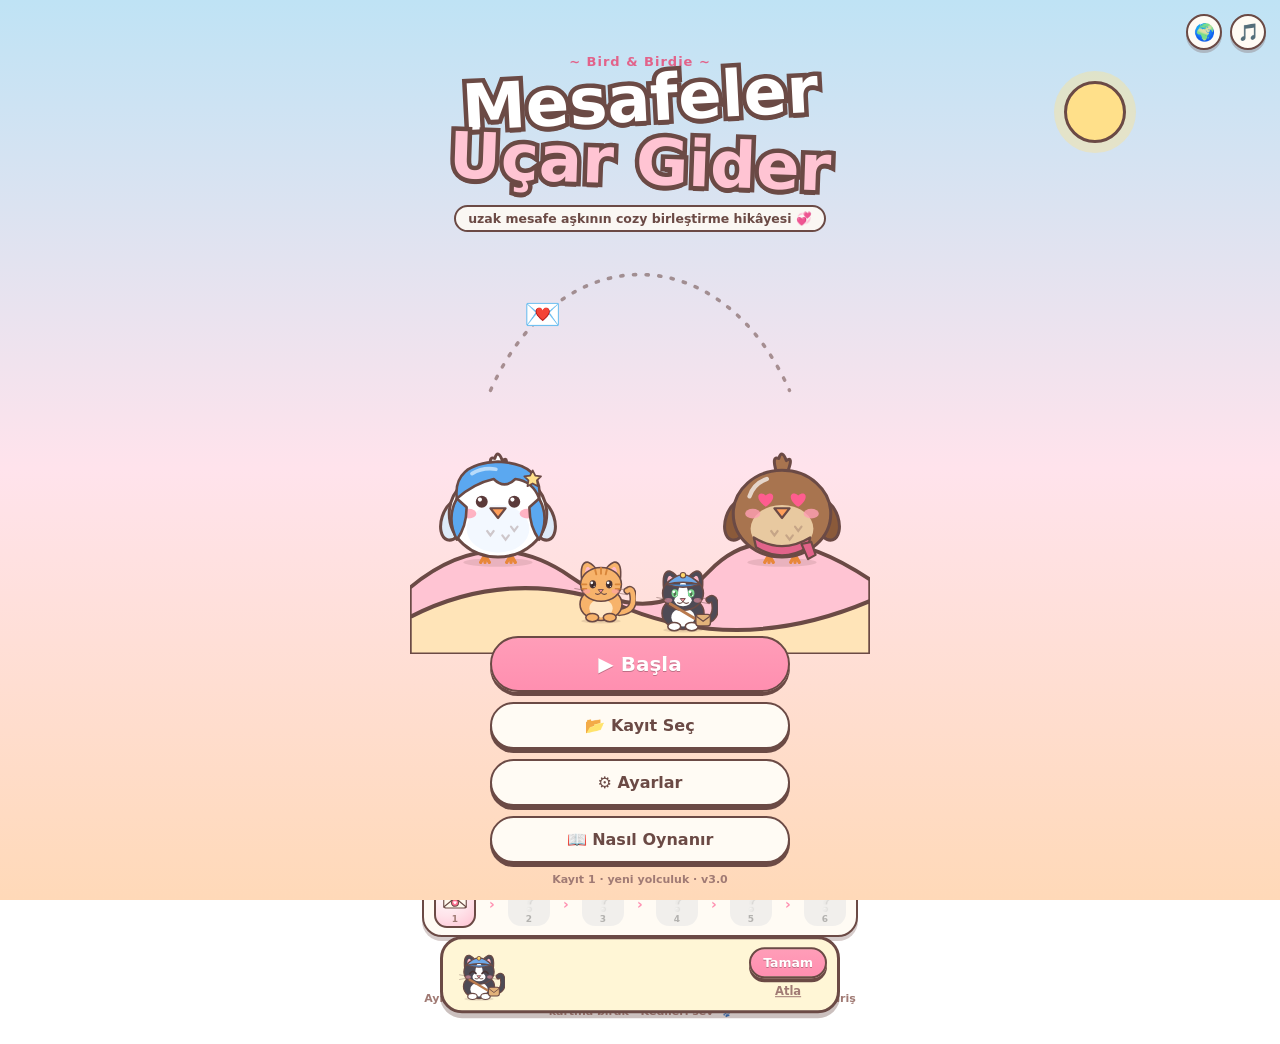
==== commit e2613dfd: "v3: kaynak parçalar ve derlenmiş index.html" ====
--- a/index.html
+++ b/index.html
@@ -15,7 +15,7 @@
   --bg1:#FFEFF3;--bg2:#FFF7E8;--bg3:#FCE6C6;
   --tray1:#F4C79C;--tray2:#E6A675;--trayE:#B97A4E;--cell:#FFF7EC;--cellS:#F0D6BE;
   --sh:rgba(120,70,60,.28);
-  --bw:max(250px,min(calc(100vw - 24px),420px,calc(100vh - 470px)));
+  --bw:max(250px,min(calc(100vw - 24px),420px,calc(100vh - 540px)));
   --bw:max(250px,min(calc(100vw - 24px),420px,calc(100dvh - 470px)));
   --cs:calc((var(--bw) - 40px)/5);
 }
@@ -39,8 +39,8 @@
 .top{display:flex;align-items:center;gap:6px}
 .logo{flex:1;min-width:0;line-height:1;position:relative;padding-top:12px}
 .logoCat{position:absolute;left:2px;top:-6px;width:34px;height:26px;pointer-events:none}
-.l1{display:block;font-size:19px;font-weight:900;color:#fff;-webkit-text-stroke:5px var(--ink);paint-order:stroke fill;letter-spacing:.2px;text-shadow:0 2px 0 var(--ink);white-space:nowrap}
-.l2{display:block;font-size:11px;font-weight:900;color:var(--pinkd);margin-top:3px}
+.l1{display:block;font-size:clamp(14px,4.6vw,19px);overflow:hidden;text-overflow:ellipsis;font-weight:900;color:#fff;-webkit-text-stroke:5px var(--ink);paint-order:stroke fill;letter-spacing:.2px;text-shadow:0 2px 0 var(--ink);white-space:nowrap}
+.l2{display:block;white-space:nowrap;overflow:hidden;text-overflow:ellipsis;font-size:11px;font-weight:900;color:var(--pinkd);margin-top:3px}
 .hpill{background:var(--paper);border:2.5px solid var(--ink);border-radius:99px;padding:4px 10px;font-weight:900;font-size:14px;box-shadow:0 3px 0 rgba(107,74,69,.28);display:flex;gap:4px;align-items:center}
 .hpill.bump{animation:bump .4s}
 @keyframes bump{50%{transform:scale(1.18)}}
@@ -362,14 +362,87 @@
 .slot.on{background:#FFF0F4;border-color:var(--pinkd)}
 .slot .si{font-size:26px}.slot .st{flex:1;font-weight:900;font-size:13px;line-height:1.25}.slot .st small{display:block;font-size:10.5px;color:var(--ink2)}
 .slot .sb{display:flex;flex-direction:column;gap:5px}
+
+/* ===== SAGA ===== */
+#scene{position:fixed;left:0;right:0;bottom:0;height:38vh;z-index:0;pointer-events:none;opacity:.9}
+#scene svg{width:100%;height:100%;display:block}
+body[data-theme=bosphorus]{--bg1:#CFE6FA;--bg2:#FFE6EE;--bg3:#FFD9C2}
+body[data-theme=forest]{--bg1:#D7EFD9;--bg2:#EAF7E6;--bg3:#BFE0C0}
+body[data-theme=steppe]{--bg1:#FFF1C9;--bg2:#FFF7E2;--bg3:#F2D8A0}
+body[data-theme=cappa]{--bg1:#FFD9CC;--bg2:#FFEDE0;--bg3:#F7C4A8}
+body[data-theme=taurus]{--bg1:#DCEBFA;--bg2:#F1F8FF;--bg3:#C9DDF0}
+body[data-theme=plain]{--bg1:#FFF6D2;--bg2:#F4FAE0;--bg3:#E3EFB8}
+body[data-theme=sea]{--bg1:#C9F0F2;--bg2:#E6FAF8;--bg3:#B4E3E8}
+body[data-theme=adana]{--bg1:#FFD9B8;--bg2:#FFEBD6;--bg3:#F5BE96}
+.lvcard{padding:7px 10px 8px}
+.lv-top{display:flex;align-items:center;gap:8px}
+.lv-t{flex:1;font-weight:900;font-size:13px;line-height:1.15;min-width:0}
+.lv-t small{display:block;font-size:10.5px;color:var(--ink2);font-weight:800}
+.mapbtn{border:2.5px solid var(--ink);background:#fff;border-radius:12px;font-size:17px;width:36px;height:32px;cursor:pointer;box-shadow:0 3px 0 rgba(107,74,69,.28)}
+.mapbtn:active{transform:translateY(2px);box-shadow:none}
+.goals{display:flex;flex-wrap:wrap;gap:6px;margin-top:6px}
+.gl{display:flex;align-items:center;gap:5px;background:#FFF4F7;border:2px solid var(--ink);border-radius:13px;padding:2px 8px 2px 3px;font-weight:900;font-size:12px}
+.gl.ok{background:#E3F7EA;border-color:#4FAE7A}
+.gl .gi{width:28px;height:28px;border-radius:10px;display:grid;place-items:center;font-size:17px;background:#fff;border:1.5px solid rgba(107,74,69,.4);flex:none;overflow:hidden}
+.gl .gi svg{width:88%;height:88%}
+.gl .gi .mini{width:100%;height:100%;border:0;border-radius:0}
+.gl small{font-size:10px;color:var(--ink2);font-weight:900;display:block;line-height:1}
+.gl b{display:block;line-height:1.05}
+/* engeller */
+.item.rock{--t1:#E4DDD5;--t2:#BDB2A8;--t3:#8D8178}
+.item.rock.h2{--t1:#C9C0B8;--t2:#9A9088}
+.item.balloon{--t1:#FFE3EC;--t2:#FFA9C2;--t3:#E2638A;animation:wob 2.2s ease-in-out infinite}
+.cell.rockc{background:#EFE6DC}
+.cell.frozen .item{filter:saturate(.7)}
+.ice{position:absolute;inset:3px;border-radius:15px;background:linear-gradient(135deg,rgba(170,222,255,.82),rgba(240,250,255,.6));border:2.5px solid #7DBDEB;box-shadow:inset 0 0 10px #fff;pointer-events:none}
+.ice::after{content:"❄️";position:absolute;right:3px;top:0;font-size:calc(var(--cs)*.24)}
+.ice::before{content:"";position:absolute;left:14%;top:14%;width:34%;height:12%;border-radius:99px;background:#fff;opacity:.7;transform:rotate(-30deg)}
+.cell.gust{animation:gust .5s}
+@keyframes gust{30%{transform:translateX(-6px) rotate(-4deg)}70%{transform:translateX(6px) rotate(4deg)}}
+/* modallar */
+.mcap{font-size:13px;font-weight:800;text-align:center;margin:6px 4px;line-height:1.35;white-space:pre-line}
+.chars{display:flex;gap:10px;margin-top:8px}
+.chbtn{flex:1;border:3px solid var(--ink);background:#fff;border-radius:22px;padding:8px 6px 10px;cursor:pointer;display:flex;flex-direction:column;align-items:center;gap:3px;font-family:inherit;color:var(--ink);box-shadow:0 5px 0 rgba(107,74,69,.3)}
+.chbtn:active{transform:translateY(3px);box-shadow:0 2px 0 rgba(107,74,69,.3)}
+.chbtn:hover{background:#FFF4F7}
+.chbtn .cha{width:92%;max-width:130px}.chbtn .cha svg{width:100%;height:auto;display:block}
+.chbtn b{font-size:16px}.chbtn small{font-size:11px;font-weight:900;color:var(--ink2);text-align:center;line-height:1.2}
+.li-chap{text-align:center;font-weight:900;font-size:12px;color:var(--pinkd);letter-spacing:.5px}
+.li-h{margin:2px 0 6px;text-align:center;font-size:23px;font-weight:900}
+.li-goals{display:flex;flex-direction:column;gap:6px;margin:6px 0}
+.li-goals .gl{font-size:13px;padding:5px 10px 5px 5px}
+.li-goals .gl .gi{width:32px;height:32px}
+.li-mech{white-space:pre-line;font-size:12px;font-weight:800;background:#FFF4DF;border:2px dashed #E9B96E;border-radius:14px;padding:7px 10px;margin:6px 0;line-height:1.35;text-align:center}
+.li-mech:empty{display:none}
+.li-mv{text-align:center;font-weight:900;font-size:13px}
+.ld-stars{text-align:center;font-size:48px;letter-spacing:4px;filter:drop-shadow(0 3px 0 rgba(107,74,69,.25))}
+.ld-stars i{font-style:normal;display:inline-block;animation:starpop .5s both}
+.ld-stars i.off{filter:grayscale(1) opacity(.35);animation:none}
+@keyframes starpop{from{transform:scale(0) rotate(-40deg)}to{transform:scale(1) rotate(0)}}
+.mapch{border:2.5px solid var(--ink);border-radius:18px;margin:8px 0;padding:8px 10px;background:#fff}
+.mapch.cur{background:#FFF0F4;border-color:var(--pinkd)}
+.mapch.lock{opacity:.55;filter:grayscale(.5)}
+.mapch .mh{display:flex;align-items:center;gap:8px;font-weight:900;font-size:14px}
+.mapch .mh .mi{font-size:24px}
+.mapch .mh small{display:block;font-size:10.5px;color:var(--ink2);font-weight:800}
+.lvgrid{display:grid;grid-template-columns:repeat(5,1fr);gap:6px;margin-top:7px}
+.lvb{border:2.5px solid var(--ink);background:#fff;border-radius:13px;padding:3px 0 2px;font-family:inherit;font-weight:900;font-size:14px;color:var(--ink);cursor:pointer;line-height:1.1;box-shadow:0 3px 0 rgba(107,74,69,.25)}
+.lvb small{display:block;font-size:9.5px;letter-spacing:-1px;min-height:11px}
+.lvb.cur{background:var(--pink);color:#fff;animation:tpulse 1.6s ease-in-out infinite}
+.lvb.done{background:#E3F7EA;border-color:#4FAE7A}
+.lvb.boss{border-width:3px;background:#FFF3C8}
+.lvb[disabled]{opacity:.4;cursor:default;box-shadow:none}
+.mapprog{height:12px;border-radius:99px;border:2.5px solid var(--ink);background:#fff;overflow:hidden;margin:4px 0 6px}
+.mapprog i{display:block;height:100%;background:repeating-linear-gradient(45deg,var(--pink) 0 8px,var(--pink2) 8px 16px)}
 </style>
 </head>
 <body data-theme="pink">
 <div id="bg"></div>
+<div id="scene" aria-hidden="true"></div>
 <div class="awning"></div>
 <div id="app">
   <header class="top">
-    <div class="logo"><div class="logoCat" id="logoCat"></div><span class="l1" data-en="Distances Fly Away">Mesafeler Uçar Gider</span><span class="l2" data-en="Bird &amp; Birdie · Fluffy Birds 💞">Bird &amp; Birdie · Pofuduk Kuşlar 💞</span></div>
+    <div class="logo"><div class="logoCat" id="logoCat"></div><span class="l1" data-en="Distances Fly Away">Mesafeler Uçar Gider</span><span class="l2" data-en="Bird &amp; Birdie · Long-distance love 💞">Bird &amp; Birdie · Uzak mesafe aşkı 💞</span></div>
     <div class="hpill" id="heartPill">❤ <b id="hearts">0</b></div>
     <button class="ibtn" id="btnBook" aria-label="Defter">📖<i class="dot" id="bookDot"></i></button>
     <button class="ibtn" id="btnShop" aria-label="Dükkan">🛍️</button>
@@ -384,6 +457,11 @@
       <div class="runner" id="runner"></div>
       <div class="goal" id="goal"></div>
     </div>
+  </section>
+
+  <section class="panel lvcard" id="lvCard">
+    <div class="lv-top"><div class="lv-t" id="lvTitle"></div><button class="mapbtn" id="btnMap" aria-label="Harita">🗺️</button></div>
+    <div class="goals" id="goals"></div>
   </section>
 
   <section class="row">
@@ -442,7 +520,7 @@
       <span class="nlabel" id="nestLabel">Yuva · ✉️ üret</span>
     </button>
     <div class="panel energy">
-      <div class="e-top"><span data-en="🌻 Energy">🌻 Enerji</span> <b id="eNum">20</b><small id="eMax">/20</small></div>
+      <div class="e-top"><span data-en="🌻 Moves">🌻 Hamle</span> <b id="eNum">20</b><small id="eMax">/20</small></div>
       <div class="ebar"><i id="eFill"></i></div>
       <div class="e-note" id="eNote"></div>
     </div>
@@ -505,6 +583,59 @@
   <div class="tfoot" id="tFoot"></div>
 </div>
 
+<!-- Karakter seç -->
+<div class="modal" id="mChar">
+  <div class="mcard wide">
+    <div class="mhead"><h2 id="charH">Kimi oynamak istersin?</h2></div>
+    <div class="mbody">
+      <p class="mcap" id="charP"></p>
+      <div class="chars">
+        <button class="chbtn" data-dir="A"><div class="cha" id="chArtA"></div><b id="chNameA"></b><small id="chRouteA"></small></button>
+        <button class="chbtn" data-dir="B"><div class="cha" id="chArtB"></div><b id="chNameB"></b><small id="chRouteB"></small></button>
+      </div>
+    </div>
+  </div>
+</div>
+
+<!-- Harita -->
+<div class="modal" id="mMap">
+  <div class="mcard wide">
+    <div class="mhead"><h2 id="mapH">🗺️ Yolculuk Haritası</h2><button class="x" data-close="mMap">✕</button></div>
+    <div class="mbody" id="mapBody"></div>
+  </div>
+</div>
+
+<!-- Seviye girişi -->
+<div class="modal" id="mLvIntro">
+  <div class="mcard">
+    <div class="li-chap" id="liChap"></div>
+    <h2 class="li-h" id="liTitle"></h2>
+    <div class="li-goals" id="liGoals"></div>
+    <div class="li-mech" id="liMech"></div>
+    <div class="mbtns"><button class="btn" id="liStart">▶</button><button class="btn soft" id="liMap">🗺️</button></div>
+  </div>
+</div>
+
+<!-- Seviye tamam -->
+<div class="modal" id="mLvDone">
+  <div class="mcard">
+    <div class="ld-stars" id="ldStars"></div>
+    <h2 class="li-h" id="ldTitle"></h2>
+    <p class="mcap" id="ldText"></p>
+    <div class="mbtns"><button class="btn" id="ldNext"></button><button class="btn soft" id="ldMap">🗺️</button><button class="btn soft" id="ldAgain">↻</button></div>
+  </div>
+</div>
+
+<!-- Seviye kaybı -->
+<div class="modal" id="mLvFail">
+  <div class="mcard">
+    <div class="ld-stars" style="font-size:46px">😿</div>
+    <h2 class="li-h" id="lfTitle"></h2>
+    <p class="mcap" id="lfText"></p>
+    <div class="mbtns"><button class="btn" id="lfMoves"></button><button class="btn soft" id="lfRetry"></button><button class="btn soft" id="lfMap">🗺️</button></div>
+  </div>
+</div>
+
 <!-- Ayarlar -->
 <div class="modal" id="mSettings">
   <div class="mcard wide">
@@ -516,7 +647,7 @@
       <div class="mrow"><div style="width:100%"><span data-en="Music volume">Müzik sesi</span><input type="range" id="rgMus" min="0" max="100"><div class="chips" id="trackChips"></div></div></div>
       <div class="mrow"><div style="width:100%"><span data-en="🌍 Language">🌍 Dil</span><div class="chips" id="langChips"></div></div></div>
       <div class="mrow"><div style="width:100%"><span data-en="🐦 Names">🐦 İsimler</span><small data-en="You / your partner">Sen / sevgilin</small><input type="text" id="inMe" maxlength="12" style="margin-top:5px"><input type="text" id="inYou" maxlength="12" style="margin-top:5px"></div></div>
-      <div class="mrow"><div><span data-en="♾️ Unlimited Energy">♾️ Sınırsız Enerji</span><small data-en="Test mode">Test modu</small></div><label class="sw"><input type="checkbox" id="swUnl"><span></span></label></div>
+      <div class="mrow"><div><span data-en="♾️ Unlimited Moves">♾️ Sınırsız Hamle</span><small data-en="Test mode">Test modu</small></div><label class="sw"><input type="checkbox" id="swUnl"><span></span></label></div>
     </div>
     <div class="mbtns">
       <button class="btn sm" id="btnSave2" data-en="💾 Save Game">💾 Oyunu Kaydet</button>
@@ -595,13 +726,13 @@
    ---------------------------------------------------------------------
    DENGE TABLOSU (BAL, KMV, HV, UPS): oyunun ekonomisini buradan ayarla.
    ===================================================================== */
-const CELLS=25,KM_TOTAL=1000,KEY0='pofuduk-kuslar-v2',SLOTKEY='pk-active-slot',KEY1='pofuduk-kuslar-mesafe-ask-v1';
+const CELLS=25,KM_TOTAL=940,KEY0='pofuduk-kuslar-v2',SLOTKEY='pk-active-slot',KEY1='pofuduk-kuslar-mesafe-ask-v1';
 const MAXL={a:6,c:6};
 const BAL={
   energyBase:20,energyPerBlanket:4,energyPerCat:1,energyOverfill:20,
   regenMs:8000,regenPerPost:.10,regenPerCat:.02,
   kitMs:45000,kitMax:3,kitPerCat:.05,
-  unlockCost:5,orderEnergy:3,orderHearts:2,
+  unlockCost:5,orderEnergy:1,orderHearts:2,
   rushMs:100000,rushEvery:4,rushMult:2,
   boxChance:.10,boxMinLevel:3,
   buyEnergyCost:10,buyEnergyAmt:5,
@@ -614,9 +745,9 @@
 const UPS={blanket:{max:3,cost:[25,60,120]},post:{max:3,cost:[30,70,140]},nest:{max:3,cost:[40,90,180]}};
 const HATS={beanie:0,none:0,flower:25,bow:30,catears:40,crown:80};
 const THEMES={pink:0,autumn:60,snow:60};
-const CITY_TR=['İstanbul','Eskişehir','Ankara','Sivas','Erzincan','Erzurum'];
-const CITY_EN=['Istanbul','Eskisehir','Ankara','Sivas','Erzincan','Erzurum'];
-const AUTO_TRACK=['coffee','coffee','pati','snow','snow','reunion'];
+const ROUTE_TR=['İstanbul','Bolu','Ankara','Kapadokya','Toroslar','Çukurova','Tarsus','Adana'];
+const ROUTE_EN=['Istanbul','Bolu','Ankara','Cappadocia','Taurus Mts','Cukurova','Tarsus','Adana'];
+const CH_TRACK=['coffee','pati','coffee','pati','snow','pati','coffee','reunion'];
 
 /* ---------- yardımcılar ---------- */
 const $=s=>document.querySelector(s);
@@ -629,12 +760,17 @@
 const T=(a,b)=>lang()==='en'?b:a;
 const ME=()=>state.settings.names.me||'Bird';
 const YOU=()=>state.settings.names.you||'Birdie';
-const cities=()=>{const c=(lang()==='en'?CITY_EN:CITY_TR).slice();return (state&&state.trip%2===0)?c.reverse():c};
+const dirB=()=>!!(state&&state.saga&&state.saga.dir==='B');
+/* yolculuk sırasıyla i. durak (0=başlangıç, 7=varış) */
+const rc=i=>{const r=lang()==='en'?ROUTE_EN:ROUTE_TR;return r[dirB()?7-i:i]};
+const cities=()=>[0,1,2,3,4,5,6,7].map(rc);
 function today(){const d=new Date();return d.getFullYear()+'-'+pad2(d.getMonth()+1)+'-'+pad2(d.getDate())}
 function yesterday(){const d=new Date();d.setDate(d.getDate()-1);return d.getFullYear()+'-'+pad2(d.getMonth()+1)+'-'+pad2(d.getDate())}
 function seeded(str){let h=2166136261;for(let i=0;i<str.length;i++){h^=str.charCodeAt(i);h=Math.imul(h,16777619)}h=h||1;return()=>{h^=h<<13;h^=h>>>17;h^=h<<5;return((h>>>0)%100000)/100000}}
 function stageOf(km){let s=0;BAL.stageAt.forEach(x=>{if(km<=x)s++});if(km<=0)s=5;return s}
-const energyMax=()=>BAL.energyBase+BAL.energyPerBlanket*state.up.blanket+BAL.energyPerCat*state.maxC;
+const chOf=n=>Math.min(7,((n-1)/10)|0);
+const curChap=()=>state&&state.saga?chOf(state.lv?state.lv.n:state.saga.n):0;
+const energyMax=()=>Math.max(1,(state.lv?state.lv.maxMoves:BAL.energyBase));
 const regenMs=()=>Math.round(BAL.regenMs*(1-BAL.regenPerPost*state.up.post)*(1-BAL.regenPerCat*state.maxC));
 const kitMs=()=>Math.round(BAL.kitMs*(1-BAL.kitPerCat*state.maxC));
 
@@ -644,7 +780,7 @@
   const board=Array(CELLS).fill(null);
   [6,7,11,13,17].forEach(i=>board[i]={t:'a',l:1,k:false});
   board[4]={t:'a',l:2,k:true};board[20]={t:'a',l:2,k:true};board[24]={t:'a',l:3,k:true};board[0]={t:'c',l:1,k:true};
-  return{v:2,board,km:KM_TOTAL,hearts:0,energy:BAL.energyBase,energyT:Date.now(),kit:{n:2,t:Date.now()},
+  return{v:3,saga:null,lv:null,board,km:KM_TOTAL,hearts:0,energy:BAL.energyBase,energyT:Date.now(),kit:{n:2,t:Date.now()},
     maxA:1,maxC:0,
     order:{reqs:[{t:'a',l:2,need:1,got:0}],done:false,say:0,rush:0},orderN:0,
     story:{intro:false,beat:0},trip:1,letters:[],notes:[],
@@ -670,8 +806,10 @@
   s.board=s.board.map(c=>{
     if(!c)return null;const t=c.t||'a';
     if(t==='x')return{t:'x',l:1,k:false};
+    if(t==='w')return{t:'w',l:1,k:false};
+    if(t==='r')return{t:'r',l:clamp(c.l|0,1,3),k:false};
     if(!MAXL[t])return null;const l=c.l|0;if(l<1||l>MAXL[t])return null;
-    return{t,l,k:!!c.k};
+    const o={t,l,k:!!c.k};if(c.z)o.z=1;return o;
   });
   const num=(k,lo,hi)=>{s[k]=Number.isFinite(s[k])?clamp(s[k],lo,hi):d[k]};
   num('km',0,KM_TOTAL);num('hearts',0,1e7);num('energy',0,300);num('energyT',0,9e15);num('maxA',1,6);num('maxC',0,6);num('orderN',0,1e6);num('trip',1,999);
@@ -697,8 +835,25 @@
   s.settings.names=Object.assign({me:'Bird',you:'Birdie'},s.settings.names||{});
   s.settings.lang=s.settings.lang==='en'?'en':'tr';
   s.tut=Object.assign(d.tut,s.tut||{});
-  s.won=!!s.won;s.v=2;
+  s.won=!!s.won;s.v=3;
+  s.saga=sanSaga(s.saga);s.lv=sanLv(s.lv);
   return s;
+}
+function sanSaga(g){
+  if(!g||typeof g!=='object')return null;
+  const o={dir:g.dir==='B'?'B':'A',n:clamp(g.n|0,1,80),stars:{}};
+  if(g.stars&&typeof g.stars==='object')for(const k in g.stars){const n=+k;if(n>=1&&n<=80)o.stars[n]=clamp(g.stars[k]|0,0,3)}
+  o.done=!!g.done;return o;
+}
+function sanLv(l){
+  if(!l||typeof l!=='object'||!Array.isArray(l.goals))return null;
+  try{
+    const o={n:clamp(l.n|0,1,80),maxMoves:clamp(l.maxMoves|0,1,400),spawned:clamp(l.spawned|0,0,9999),done:!!l.done,
+      goals:l.goals.filter(g=>g&&typeof g.k==='string').map(g=>({k:g.k,need:clamp(g.need|0,1,999),l:clamp(g.l|0,0,6)})).slice(0,4),
+      c:Object.assign({merge:0,order:0,rock:0,thaw:0,wild:0,mkA:0,mkC:0},l.c||{}),
+      mech:Object.assign({},l.mech||{}),par:clamp(l.par|0,0,999),startHearts:l.startHearts|0,usedMoves:l.usedMoves|0};
+    return o.goals.length?o:null;
+  }catch(e){return null}
 }
 function migrateV1(){
   const raw=readStore(KEY1);if(!raw)return null;
@@ -836,7 +991,7 @@
 function desiredTrack(){
   if(state.won&&state.km<=0)return 'reunion';
   const k=state.settings.track;
-  return(k==='auto'||!TRACKS[k])?AUTO_TRACK[stageOf(state.km)]:k;
+  return(k==='auto'||!TRACKS[k])?CH_TRACK[curChap()]:k;
 }
 function startMusic(){
   if(!AC||musicTimer||!state.settings.music)return;
@@ -922,8 +1077,16 @@
   catears:'<g '+st(2.4)+'><path d="M34 36L32 12L50 26Z" fill="#FF8FB0"/><path d="M86 36L88 12L70 26Z" fill="#FF8FB0"/><path d="M33 38Q60 20 87 38" fill="none" stroke-width="3.4"/></g><path d="M36 30l-1-10 8 7zM84 30l1-10-8 7z" fill="#FFD3DF"/>',
   crown:'<g '+st(2.4)+'><path d="M42 36L44 17L52 27L60 13L68 27L76 17L78 36Z" fill="#FFD76A"/></g><circle cx="60" cy="24" r="2.4" fill="#FF5D8F"/><circle cx="46" cy="30" r="1.8" fill="#6EB5F2"/><circle cx="74" cy="30" r="1.8" fill="#6EB5F2"/>'
 };
-const BIRDIE={body:'#FFC4D6',wing:'#FFA9C4',belly:'#FFE9F0',acc:'<g transform="translate(86 32) rotate(14)" '+st(2.2)+'><path d="M0 0L-15 -9V9Z" fill="#FF7FA3"/><path d="M0 0L15 -9V9Z" fill="#FF7FA3"/><circle r="4.5" fill="#FF5D8F"/></g>'};
-const meBird=()=>({body:'#FFE08A',wing:'#FFCD5E',belly:'#FFF4CB',acc:HAT[state.cos.hat]||''});
+/* Birdie: mavi saçlı beyaz kuş · Bird: kahverengi kuş */
+const HAIR='<g '+st(2.4)+'><path d="M22 54Q18 22 60 20Q102 22 98 54Q92 38 76 36Q66 46 56 36Q38 40 22 54Z" fill="#5BA8F0"/><path d="M22 54Q12 72 22 92Q31 80 31 62Z" fill="#5BA8F0"/><path d="M98 54Q108 72 98 92Q89 80 89 62Z" fill="#5BA8F0"/></g><path d="M36 31Q46 25 58 27" stroke="#B8DBFA" stroke-width="3.5" fill="none" stroke-linecap="round"/><path d="M92 28l2.4 4.8 5.3.8-3.8 3.7.9 5.3-4.8-2.5-4.8 2.5.9-5.3-3.8-3.7 5.3-.8z" fill="#FFE08A" '+st(1.6)+'/>';
+const SCARF='<path d="M34 90Q60 106 86 90L84 99Q60 114 36 99Z" fill="#E2638A" '+st(2.2)+'/><path d="M78 96l6 14 7-4-4-12z" fill="#E2638A" '+st(2)+'/>';
+const BIRDIE={body:'#FFFFFF',wing:'#DDEAF8',belly:'#F3F8FF',acc:HAIR};
+const BIRDB={body:'#A8744F',wing:'#8B5A3A',belly:'#E8C9A0',acc:SCARF};
+const playerIsBirdie=()=>!(state&&state.saga&&state.saga.dir==='B');
+const meBird=()=>playerIsBirdie()
+  ?{body:BIRDIE.body,wing:BIRDIE.wing,belly:BIRDIE.belly,acc:HAIR+(HAT[state.cos.hat]||'')}
+  :{body:BIRDB.body,wing:BIRDB.wing,belly:BIRDB.belly,acc:SCARF+(HAT[state.cos.hat]||'')};
+const partnerBird=()=>playerIsBirdie()?BIRDB:BIRDIE;
 
 function birdSVG(o,mood){
   mood=mood||'idle';let eyes;
@@ -1024,8 +1187,12 @@
   /*6 bilet*/'<g transform="rotate(-12 32 32)"><path d="M5 19H59V27A5 5 0 0 0 59 37V45H5V37A5 5 0 0 0 5 27Z" fill="#FFF3C4" '+st(2.6)+'/><path d="M42 20V44" stroke="'+INK+'" stroke-width="2" stroke-dasharray="3 3" fill="none"/><path d="M12 34L28 26L31 27L22 33L31 35L34 32L37 33L34 38L26 39L24 43L21 42L22 38Z" fill="#6EA8E8" '+st(1.8)+'/><path transform="translate(51 32)" d="M0 -6L1.8 -1.8L6.5 -1.5L2.9 1.5L4 6L0 3.4L-4 6L-2.9 1.5L-6.5 -1.5L-1.8 -1.8Z" fill="#FFD76A" '+st(1.6)+'/></g>'
 ];
 const ICON_BOX='<g '+st(2.4)+'><rect x="10" y="28" width="44" height="28" rx="5" fill="#FFB3C7"/><rect x="7" y="19" width="50" height="13" rx="5" fill="#FF8FB0"/><rect x="28" y="19" width="8" height="37" fill="#FFE08A"/><path d="M32 19Q20 4 15 12T32 19Q44 4 49 12T32 19Z" fill="#FFE08A"/></g><path d="M12 7l1.5 3 3 1.5-3 1.5L12 16l-1.5-3L7.5 11.5l3-1.5z" fill="#fff" stroke="#F2B01E" stroke-width="1.2"/>';
+const ICON_ROCK=h=>'<g '+st(2.6)+'><path d="M8 50Q4 30 18 20Q28 8 44 14Q60 20 57 40Q58 56 44 56H16Q10 56 8 50Z" fill="'+(h>1?'#9A918A':'#BDB3AA')+'"/></g><path d="M22 24Q30 20 38 22" stroke="#fff" stroke-opacity=".55" stroke-width="3" fill="none" stroke-linecap="round"/>'+(h>1?'<path d="M18 40l8-6 6 8 8-6" stroke="'+INK+'" stroke-width="2.4" fill="none" stroke-linecap="round"/>':'<path d="M30 30l5 8-4 6" stroke="'+INK+'" stroke-opacity=".5" stroke-width="2.2" fill="none" stroke-linecap="round"/>');
+const ICON_BALLOON='<g '+st(2.4)+'><path d="M32 4C16 4 10 16 12 26C14 36 24 42 26 44H38C40 42 50 36 52 26C54 16 48 4 32 4Z" fill="#FF8FB0"/><path d="M32 4C24 12 24 36 28 44M32 4C40 12 40 36 36 44" fill="none"/><rect x="26" y="52" width="12" height="8" rx="2" fill="#E8B98A"/></g><path d="M27 44L28 52M37 44L36 52" '+st(2)+'/><path d="M20 10Q24 8 28 9" stroke="#fff" stroke-opacity=".7" stroke-width="3" fill="none" stroke-linecap="round"/>';
 function itemIcon(t,l){
   if(t==='x')return wrapIco(ICON_BOX);
+  if(t==='r')return wrapIco(ICON_ROCK(l));
+  if(t==='w')return wrapIco(ICON_BALLOON);
   if(t==='c')return catSVG(CATS[l]).replace('<svg ','<svg class="ico cat" ');
   return wrapIco(ICON_A[l]);
 }
@@ -1040,7 +1207,7 @@
   ['Kulakları ve patileri çikolata gibi.','Ears and paws like chocolate.'],
   ['Postacı! Takım elbisesiyle kargo dağıtır.','The courier! Delivers parcels in a tux.'],
   ['Şans getirir; pati kaldırınca kalpler uçar.','Brings luck; hearts fly when its paw goes up.']];
-const itemName=(t,l)=>t==='x'?T('Sürpriz Kutusu','Surprise Box'):(t==='c'?T(C_NAMES[l][0],C_NAMES[l][1]):T(A_NAMES[l][0],A_NAMES[l][1]));
+const itemName=(t,l)=>t==='x'?T('Sürpriz Kutusu','Surprise Box'):t==='w'?T('Balon Jokeri','Balloon Joker'):t==='r'?T('Taş','Rock'):(t==='c'?T(C_NAMES[l][0],C_NAMES[l][1]):T(A_NAMES[l][0],A_NAMES[l][1]));
 const catName=l=>T(C_NAMES[l][0],C_NAMES[l][1]);
 const HAT_NAMES={none:['Şapkasız','No hat'],beanie:['Bere','Beanie'],flower:['Çiçek Tacı','Flower Crown'],bow:['Fiyonk','Bow'],catears:['Kedi Kulağı','Cat Ears'],crown:['Taç','Crown']};
 const THEME_NAMES={pink:['Şeker Pembe','Candy Pink'],autumn:['Sonbahar Kafesi','Autumn Café'],snow:['Karlı Pencere','Snowy Window']};
@@ -1059,7 +1226,7 @@
 };
 function charSVG(c){
   if(c.k==='me')return birdSVG(meBird(),c.mood);
-  if(c.k==='you')return birdSVG(BIRDIE,c.mood);
+  if(c.k==='you')return birdSVG(partnerBird(),c.mood);
   if(c.k&&c.k[0]==='c'){const l=+c.k.slice(1);return catSVG(CATS[l],c.mood,c.acc)}
   return '';
 }
@@ -1072,44 +1239,49 @@
 }
 
 /* ---- hikâye (iki dilli) ---- */
+
+/* ---- yol üzerindeki duraklar: bölge notları ---- */
+const BLURB=[
+  ['Boğaz’da vapur düdüğü, martılar ve simit kokusu 🚢','Ferry horns, seagulls and simit over the Bosphorus 🚢'],
+  ['Bolu’nun çam ormanında yağmur kokusu 🌲','Rain on the pine forests of Bolu 🌲'],
+  ['Ankara bozkırında rüzgâr uğulduyor 🌾','Wind howls over the Ankara steppe 🌾'],
+  ['Peribacalarının arasında sıcak hava balonları 🎈','Hot-air balloons between the fairy chimneys 🎈'],
+  ['Toroslar’da kar tipisi! ❄️','A blizzard in the Taurus Mountains! ❄️'],
+  ['Çukurova’da pamuk tarlaları uçsuz bucaksız ☁️','Endless cotton fields in Cukurova ☁️'],
+  ['Tarsus’ta Akdeniz’in tuzlu esintisi 🌊','The salty Mediterranean breeze in Tarsus 🌊'],
+  ['Adana’da şalgam ve kebap kokusu 🍢','Smell of kebab and turnip juice in Adana 🍢']
+];
+const routeIdx=j=>dirB()?7-j:j;
+const blurbAt=j=>T(BLURB[routeIdx(j)][0],BLURB[routeIdx(j)][1]);
 const STORY={
   intro:()=>[
-    {bg:'morning',chars:[{k:'me',x:8,y:8,w:46,mood:'idle'}],bub:[{txt:T(`Günaydın ${YOU()}… bugün de 1000 km ötedesin 🥺`,`Good morning ${YOU()}… you're still 1000 km away 🥺`),x:30,y:6}],cap:T('İstanbul · Sabah','Istanbul · Morning')},
-    {bg:'snowroom',chars:[{k:'you',x:8,y:8,w:40},{k:'c1',x:58,y:4,w:30,mood:'sleep'}],bub:[{txt:T(`${ME()}'i özledim… Yumak da özledi 💕`,`I miss ${ME()}… so does Fluff 💕`),x:6,y:6}],cap:T('Erzurum · Kar yağıyor','Erzurum · Snowing')},
-    {bg:'road',wide:true,chars:[{k:'c5',x:62,y:6,w:20,mood:'happy',acc:'mail'}],bub:[{txt:T('Miyav! Paket servisi! İstanbul’dan Erzurum’a kaç kilo aşk var? 📦','Meow! Parcel service! How many kilos of love from Istanbul to Erzurum? 📦'),x:4,y:10}],cap:T('Postacı Tombik','Postcat Tux')},
-    {bg:'sunset',wide:true,chars:[{k:'me',x:10,y:8,w:24,mood:'happy'},{k:'c5',x:62,y:6,w:20,mood:'happy',acc:'mail'}],bub:[{txt:T('Her hediye aramızdaki yolu biraz kısaltsın! 💌','Let every gift shorten the road between us! 💌'),x:8,y:8},{txt:T('Kargo yola çıkıyor! 🐾','Parcel on its way! 🐾'),x:58,y:14,r:1}],cap:T('Yolculuk başlıyor','The journey begins')}
+    {bg:'morning',chars:[{k:'me',x:8,y:8,w:46,mood:'idle'}],bub:[{txt:T(`Günaydın ${YOU()}… bugün de ${KM_TOTAL} km ötedesin 🥺`,`Good morning ${YOU()}… you're still ${KM_TOTAL} km away 🥺`),x:30,y:6}],cap:rc(0)+' · '+T('Sabah','Morning')},
+    {bg:'snowroom',chars:[{k:'you',x:8,y:8,w:40},{k:'c1',x:58,y:4,w:30,mood:'sleep'}],bub:[{txt:T(`${ME()}'i özledim… Yumak da özledi 💕`,`I miss ${ME()}… so does Fluff 💕`),x:6,y:6}],cap:rc(7)},
+    {bg:'road',wide:true,chars:[{k:'c5',x:62,y:6,w:20,mood:'happy',acc:'mail'}],bub:[{txt:T(`Miyav! Paket servisi! ${rc(0)}’dan ${rc(7)}’ya kaç kilo aşk var? 📦`,`Meow! Parcel service! How many kilos of love from ${rc(0)} to ${rc(7)}? 📦`),x:4,y:10}],cap:T('Postacı Tombik','Postcat Tux')},
+    {bg:'sunset',wide:true,chars:[{k:'me',x:10,y:8,w:24,mood:'happy'},{k:'c5',x:62,y:6,w:20,mood:'happy',acc:'mail'}],bub:[{txt:T('80 seviye, 8 şehir… Her seviye seni biraz daha yaklaştırsın! 💌','80 levels, 8 cities… every level brings me closer! 💌'),x:8,y:8},{txt:T('Kargo yola çıkıyor! 🐾','Parcel on its way! 🐾'),x:58,y:14,r:1}],cap:T('Yolculuk başlıyor','The journey begins')}
   ],
-  1:()=>[
-    {bg:'train',chars:[{k:'c5',x:30,y:4,w:42,mood:'happy',acc:'mail'}],bub:[{txt:T('Eskişehir’e geldik! Patilerim yoruldu miyav…','We reached Eskisehir! My paws are tired, meow…'),x:6,y:6}],cap:T('Eskişehir','Eskisehir')},
-    {bg:'snowroom',chars:[{k:'you',x:8,y:8,w:40,mood:'happy'},{k:'c1',x:58,y:4,w:30}],bub:[{txt:T(`Paket geldi! ${ME()} sıcak kahve göndermiş ☕`,`A parcel! ${ME()} sent hot coffee ☕`),x:6,y:6}],cap:T('Erzurum','Erzurum')}
-  ],
-  2:()=>[
-    {bg:'road',chars:[{k:'me',x:6,y:6,w:38,mood:'happy'},{k:'c5',x:54,y:6,w:34,mood:'happy',acc:'mail'}],bub:[{txt:T('Yarı yola yaklaşıyoruz! Devam!','Nearly halfway! Keep going!'),x:8,y:6}],cap:'Ankara'},
-    {bg:'snowroom',chars:[{k:'you',x:8,y:8,w:40,mood:'happy'},{k:'c1',x:58,y:4,w:30,mood:'happy'}],bub:[{txt:T('Sana atkı örüyorum ama Yumak yumağı karıştırdı 🧶','I’m knitting you a scarf but Fluff tangled the yarn 🧶'),x:4,y:6}],cap:T('Erzurum','Erzurum')}
-  ],
-  3:()=>[
-    {bg:'snowroad',chars:[{k:'c5',x:30,y:4,w:42,mood:'happy',acc:'mail'}],bub:[{txt:T('Brrr! Sivas’ta kar tipisi var! ❄️','Brrr! Blizzard in Sivas! ❄️'),x:6,y:6}],cap:'Sivas'},
-    {bg:'night',chars:[{k:'me',x:26,y:8,w:46,mood:'idle'}],bub:[{txt:T(`Aynı ay, aynı gökyüzü… ${YOU()} da bakıyordur 🌙`,`Same moon, same sky… ${YOU()} must be looking too 🌙`),x:4,y:4}],cap:T('Gece','Night')}
-  ],
-  4:()=>[
-    {bg:'sunset',chars:[{k:'me',x:6,y:8,w:38,mood:'happy'},{k:'c5',x:54,y:6,w:34,mood:'happy',acc:'mail'}],bub:[{txt:T('Az kaldı! Sadece 200 km!','Almost there! Only 200 km!'),x:8,y:6}],cap:'Erzincan'},
-    {bg:'doorstep',chars:[{k:'you',x:4,y:2,w:38,mood:'love'},{k:'c1',x:62,y:2,w:30,mood:'happy'}],bub:[{txt:T(`Kapıda bekliyorum… hadi ${ME()} 💞`,`Waiting by the door… hurry, ${ME()} 💞`),x:30,y:4,r:1}],cap:T('Erzurum','Erzurum')}
-  ],
+  beat:k=>{
+    const c=2*k-1,city=rc(c+1),pct=Math.round((c+1)*10/80*100),left=Math.round(KM_TOTAL*(1-(c+1)*10/80));
+    return[
+      {bg:k===3?'snowroad':'train',chars:[{k:'c5',x:30,y:4,w:42,mood:'happy',acc:'mail'}],bub:[{txt:T(`${city}’a geldik! ${blurbAt(c+1)}`,`We reached ${city}! ${blurbAt(c+1)}`),x:4,y:4}],cap:city},
+      {bg:k===4?'doorstep':'snowroom',chars:[{k:'you',x:8,y:8,w:40,mood:'happy'},{k:'c1',x:58,y:4,w:30,mood:'happy'}],bub:[{txt:T(`Yolun %${pct}’i tamam! Aramızda ${left} km kaldı 💕`,`${pct}% of the road done! ${left} km left between us 💕`),x:4,y:6}],cap:rc(7)}
+    ];
+  },
   fin:()=>[
-    {bg:'doorstep',chars:[{k:'you',x:30,y:2,w:42,mood:'happy'}],bub:[{txt:T('Kapı çalıyor?!','Someone’s knocking?!'),x:6,y:6}],cap:T('Erzurum','Erzurum')},
+    {bg:'doorstep',chars:[{k:'you',x:30,y:2,w:42,mood:'happy'}],bub:[{txt:T('Kapı çalıyor?!','Someone’s knocking?!'),x:6,y:6}],cap:rc(7)},
     {bg:'doorstep',chars:[{k:'me',x:6,y:2,w:40,mood:'love'},{k:'c5',x:58,y:2,w:34,mood:'happy',acc:'mail'}],bub:[{txt:T(`Sürpriz! Geldim ${YOU()}!`,`Surprise! I’m here, ${YOU()}!`),x:30,y:4,r:1}],cap:'📦'},
-    {bg:'sunset',wide:true,chars:[{k:'c1',x:4,y:6,w:15,mood:'love'},{k:'me',x:28,y:6,w:22,mood:'love'},{k:'you',x:48,y:6,w:22,mood:'love'},{k:'c5',x:76,y:6,w:15,mood:'love',acc:'mail'}],bub:[{txt:T('Artık 0 km! Hoş geldin aşkım 💕','Zero km now! Welcome home, love 💕'),x:26,y:6}],cap:T('Erzurum · Kavuşma','Erzurum · Together')}
+    {bg:'sunset',wide:true,chars:[{k:'c1',x:4,y:6,w:15,mood:'love'},{k:'me',x:28,y:6,w:22,mood:'love'},{k:'you',x:48,y:6,w:22,mood:'love'},{k:'c5',x:76,y:6,w:15,mood:'love',acc:'mail'}],bub:[{txt:T('Artık 0 km! Hoş geldin aşkım 💕','Zero km now! Welcome home, love 💕'),x:26,y:6}],cap:rc(7)+' · '+T('Kavuşma','Reunion')}
   ]
 };
+STORY[1]=()=>STORY.beat(1);STORY[2]=()=>STORY.beat(2);STORY[3]=()=>STORY.beat(3);STORY[4]=()=>STORY.beat(4);
 const LETTERS={
   intro:()=>T(`Sevgilim ${ME()},\naramızda koca bir yol var ama gönderdiğin her paket kalbime biraz daha yaklaşıyor.\n— ${YOU()}`,`Dear ${ME()},\nthere's a long road between us, but every parcel you send brings you a little closer to my heart.\n— ${YOU()}`),
-  1:()=>T(`Sıcak kahve elimde, buharı yüzüme değiyor ve seni düşünüyorum ☕\n— ${YOU()}`,`Hot coffee in my hands, steam on my face, and I'm thinking of you ☕\n— ${YOU()}`),
-  2:()=>T(`Yumak yünleri karıştırdı ama atkının yarısı bitti! Yakında seninle birlikte sarılacağız.\n— ${YOU()}`,`Fluff tangled the yarn, but half the scarf is done! Soon we'll wrap up in it together.\n— ${YOU()}`),
-  3:()=>T(`Bu gece kar çok yağıyor ama içim sıcacık. Hâlâ aynı aya bakıyoruz, değil mi?\n— ${YOU()}`,`It's snowing hard tonight, but I feel so warm. We're still looking at the same moon, right?\n— ${YOU()}`),
-  4:()=>T(`Camın önünden ayrılamıyorum. Her kapı sesinde sen geliyorsun sanıyorum. 200 km… çok az kaldı!\n— ${YOU()}`,`I can't leave the window. Every sound at the door feels like you. 200 km… so close!\n— ${YOU()}`),
+  1:()=>T(`${rc(2)} yakınlarındasın diye duydum! Sıcak kahve elimde, buharı yüzüme değiyor ve seni düşünüyorum ☕\n— ${YOU()}`,`I heard you're near ${rc(2)}! Hot coffee in my hands, steam on my face, and I'm thinking of you ☕\n— ${YOU()}`),
+  2:()=>T(`Yumak yünleri karıştırdı ama atkının yarısı bitti! ${rc(4)} yolunda üşüme diye örüyorum.\n— ${YOU()}`,`Fluff tangled the yarn, but half the scarf is done! I'm knitting it so you won't be cold on the way to ${rc(4)}.\n— ${YOU()}`),
+  3:()=>T(`Bu gece gökyüzü ne kadar güzel. Hâlâ aynı aya bakıyoruz, değil mi? ${rc(6)}’yı geçince bana yaz.\n— ${YOU()}`,`The sky is so beautiful tonight. We're still looking at the same moon, right? Write to me once you pass ${rc(6)}.\n— ${YOU()}`),
+  4:()=>T(`Camın önünden ayrılamıyorum. Her kapı sesinde sen geliyorsun sanıyorum. Çok az kaldı!\n— ${YOU()}`,`I can't leave the window. Every sound at the door feels like you. So close now!\n— ${YOU()}`),
   fin:()=>T(`Geldin! Artık mektuba da pakete de gerek yok… ama yine de birbirimize hediye göndermeye devam edelim, olur mu? 💕\n— ${YOU()}`,`You're here! We don't need letters or parcels anymore… but let's keep sending each other gifts anyway, okay? 💕\n— ${YOU()}`)
 };
-
 /* =====================================================================
    OYUN: arayüz yardımcıları, parçacıklar, modal yöneticisi, tahta, siparişler, hikâye
    ===================================================================== */
@@ -1202,20 +1374,24 @@
 for(let i=0;i<CELLS;i++){const d=document.createElement('div');d.className='cell';d.dataset.i=i;boardEl.appendChild(d);cellEls.push(d)}
 let sel=null,fxMap={},spotSet=new Set(),spotEls=[];
 function itemHTML(c,cls){
+  if(c.t==='r')return '<div class="item rock h'+c.l+' '+(cls||'')+'">'+itemIcon('r',c.l)+'</div>';
+  if(c.t==='w')return '<div class="item balloon '+(cls||'')+'">'+itemIcon('w',1)+'</div>';
   if(c.t==='x')return '<div class="item kx '+(cls||'')+'">'+itemIcon('x',1)+'</div>';
   return '<div class="item t'+c.l+' '+(cls||'')+'">'+(c.t==='c'?'<b class="paw">🐾</b>':'')+itemIcon(c.t,c.l)+'<i class="lv">'+(c.l===MAXL[c.t]?'★':c.l)+'</i></div>';
 }
-const canMerge=(a,b)=>!!(a&&b&&!a.k&&!b.k&&a.t===b.t&&a.t!=='x'&&a.l===b.l&&a.l<MAXL[a.t]);
+const canMerge=(a,b)=>!!(a&&b&&!a.k&&!b.k&&!a.z&&!b.z&&a.t===b.t&&(a.t==='a'||a.t==='c')&&a.l===b.l&&a.l<MAXL[a.t]);
+const isUp=c=>!!(c&&!c.k&&!c.z&&(c.t==='a'||c.t==='c')&&c.l<MAXL[c.t]);
+const isFixed=c=>!!(c&&(c.t==='r'||c.z));
 function renderBoard(force){
   const sc=sel!=null?state.board[sel]:null;
   for(let i=0;i<CELLS;i++){
     const c=state.board[i],el=cellEls[i];
-    const isSel=i===sel,hint=!!(sc&&c&&i!==sel&&canMerge(sc,c));
-    const sig=(c?c.t+c.l+(c.k?'k':''):'-')+'|'+isSel+'|'+hint;
+    const isSel=i===sel,hint=!!(sc&&c&&i!==sel&&(canMerge(sc,c)||(sc.t==='w'&&isUp(c))));
+    const sig=(c?c.t+c.l+(c.k?'k':'')+(c.z?'z':''):'-')+'|'+isSel+'|'+hint;
     if(!force&&el._s===sig)continue;el._s=sig;
-    el.className='cell'+(c?'':' empty')+(c&&c.k?' locked':'')+(isSel?' sel':'')+(hint?' hint':'')+(spotSet.has(i)?' spot':'');
+    el.className='cell'+(c?'':' empty')+(c&&c.k?' locked':'')+(c&&c.z?' frozen':'')+(c&&c.t==='r'?' rockc':'')+(isSel?' sel':'')+(hint?' hint':'')+(spotSet.has(i)?' spot':'');
     const f=fxMap[i];
-    el.innerHTML=c?itemHTML(c,f?'a-'+f:'')+(c.k?'<div class="lock"><span>🔒</span><small>'+BAL.unlockCost+'❤</small></div>':''):'';
+    el.innerHTML=c?itemHTML(c,f?'a-'+f:'')+(c.z?'<div class="ice"></div>':'')+(c.k?'<div class="lock"><span>🔒</span><small>'+BAL.unlockCost+'❤</small></div>':''):'';
   }
   fxMap={};
 }
@@ -1230,6 +1406,7 @@
 
 /* ---------- enerji / kedi sepeti ---------- */
 function tickEnergy(){
+  state.energyT=Date.now();return;
   const now=Date.now(),max=energyMax();
   if(state.energy>=max){state.energyT=now;return}
   const ms=regenMs(),d=Math.floor((now-state.energyT)/ms);
@@ -1247,8 +1424,9 @@
   $('#eFill').style.width=(unl?100:clamp(state.energy/max*100,0,100))+'%';
   let note;
   if(unl)note=T('Sınırsız (test modu) ♾️','Unlimited (test mode) ♾️');
-  else if(state.energy>=max)note=state.energy>max?T('Bonus enerji dolu! ✨','Bonus energy! ✨'):T('Tam dolu, hadi üret!','Full! Let’s make stuff!');
-  else note=T('Sonraki 🌻: ','Next 🌻: ')+Math.max(1,Math.ceil((regenMs()-(Date.now()-state.energyT))/1000))+T(' sn',' s');
+  else if(!state.lv||state.lv.done)note=T('Bir seviye başlat 🗺️','Start a level 🗺️');
+  else if(state.energy<=0)note=T('Hamle bitti! Siparişle hamle kazan 📦','Out of moves! Orders give moves 📦');
+  else note=T('Yuvaya her dokunuş 1 hamle','Each nest tap costs 1 move');
   $('#eNote').textContent=note;
 }
 function renderKit(){
@@ -1263,30 +1441,32 @@
   lastHearts=state.hearts;
   renderEnergy();renderKit();
   $('#buyEnergy').disabled=!!state.settings.unlimited;
-  $('#buyEnergy').innerHTML='+'+BAL.buyEnergyAmt+' 🌻<small>'+BAL.buyEnergyCost+' ❤</small>';
+  $('#buyEnergy').innerHTML='+'+BAL.buyEnergyAmt+' 🌻<small>'+BAL.buyEnergyCost+' ❤</small>';renderLvCard();
   updateBookDot();
 }
 
 /* ---------- üretim ---------- */
 function spawn(){
-  ensureAudio();tickEnergy();
+  ensureAudio();
   const unl=state.settings.unlimited,nest=$('#nest');
-  if(!unl&&state.energy<=0){sfx('err');toast(T('Enerji bitti 🌻 Biraz bekle ya da ❤ ile yenile','Out of energy 🌻 Wait a bit or refill with ❤'));bounceEl(nest);return}
-  if(!emptyCells().length){sfx('err');toast(T('Tahta dolu! Biraz birleştir 🧺','Board is full! Merge a few items 🧺'));bounceEl(nest);return}
-  if(!unl){if(state.energy>=energyMax())state.energyT=Date.now();state.energy--}
+  if(!lvActive()){sfx('err');toast(T('Önce haritadan bir seviye seç 🗺️','Pick a level on the map first 🗺️'));bounceEl(nest);return}
+  if(!unl&&state.energy<=0){sfx('err');toast(T('Hamle bitti! Sipariş teslim ederek ya da ❤ ile hamle kazan','Out of moves! Deliver orders or buy moves with ❤'));bounceEl(nest);afterAction();return}
+  if(!emptyCells().length){sfx('err');toast(T('Tahta dolu! Biraz birleştir 🧺','Board is full! Merge a few items 🧺'));bounceEl(nest);afterAction();return}
+  if(!unl)state.energy--;
   const l=Math.random()<BAL.nestL2*state.up.nest?2:1;
   place({t:'a',l,k:false},'spawn');
-  state.stats.spawns++;ev('spawn');
-  sfx('pop');buzz(8);renderBoard();renderHUD();tutAdv('spawn');saveSoon();
+  state.stats.spawns++;ev('spawn');state.lv.spawned++;state.lv.usedMoves++;
+  sfx('pop');buzz(8);mechTick();renderBoard();renderHUD();tutAdv('spawn');afterAction();saveSoon();
 }
 function takeKitten(){
   ensureAudio();tickKit();const kb=$('#kitBtn');
+  if(!lvActive()){sfx('err');return}
   if(state.kit.n<=0){sfx('err');toast(T('Sepet boş! Yeni yavru biraz sonra gelir 🐱','The basket is empty! A new kitten is coming soon 🐱'));bounceEl(kb);return}
   if(!emptyCells().length){sfx('err');toast(T('Tahta dolu! 🧺','Board is full! 🧺'));bounceEl(kb);return}
   if(state.kit.n>=BAL.kitMax)state.kit.t=Date.now();
   state.kit.n--;place({t:'c',l:1,k:false},'spawn');
   state.stats.kittens++;ev('kitten');sfx('meow',1.4);sfx('pop');
-  renderBoard();renderHUD();saveSoon();
+  renderBoard();renderHUD();afterAction();saveSoon();
 }
 function openBox(i){
   const c=state.board[i];if(!c||c.t!=='x')return;
@@ -1297,7 +1477,7 @@
   else if(r<.92){const n=rint(2,3);let k=0;for(let q=0;q<n;q++){if(place({t:'a',l:1,k:false},'spawn')>=0)k++}txt='+'+k+' ✉️'}
   else{state.kit.n=Math.min(BAL.kitMax+3,state.kit.n+1);txt='+1 🐱'}
   floatText(txt,p.x,p.y);burst(p.x,p.y,6,14);sfx('box');state.stats.boxes++;ev('box');
-  renderBoard();renderHUD();saveSoon();
+  renderBoard();renderHUD();afterAction();saveSoon();
 }
 
 /* ---------- birleştirme ---------- */
@@ -1318,6 +1498,7 @@
   const a=state.board[from],nl=a.l+1,t=a.t;
   state.board[to]={t,l:nl,k:false};state.board[from]=null;fxMap[to]='merge';sel=null;
   state.stats.merges++;ev('merge');if(t==='c'){state.stats.catMerges++;ev('catmerge')}
+  lvEv('merge');noteMade(t,nl);thawAround([from,to]);
   if(nl>=4)ev('lvl4');
   sfx('merge',nl);if(t==='c')sfx('meow',1+nl*.06);buzz(14);
   renderBoard();
@@ -1327,7 +1508,18 @@
     const bi=place({t:'x',l:1,k:false},'spawn');
     if(bi>=0){toast(T('Bir sürpriz kutusu belirdi! 🎁','A surprise box appeared! 🎁'));renderBoard()}
   }
-  discover(t,nl);renderHUD();updateWant();tutAdv('merge');saveSoon();
+  if(nl>=3&&state.lv&&state.lv.mech.balloonDrop&&Math.random()<state.lv.mech.balloonDrop){
+    const bi=place({t:'w',l:1,k:false},'spawn');if(bi>=0){toast(T('Bir balon jokeri geldi! 🎈','A balloon joker floated in! 🎈'));renderBoard()}
+  }
+  discover(t,nl);renderHUD();updateWant();tutAdv('merge');afterAction();saveSoon();
+}
+function useBalloon(from,to){
+  const b=state.board[from],c=state.board[to];if(!b||b.t!=='w'||!isUp(c))return false;
+  state.board[from]=null;c.l++;fxMap[to]='merge';sel=null;
+  lvEv('wild');noteMade(c.t,c.l);if(c.l>=4)ev('lvl4');
+  sfx('merge',c.l);sfx('levelup');buzz(14);renderBoard();
+  const p=cellCenter(to);burst(p.x,p.y,6,12);floatText('🎈 +1',p.x,p.y);
+  discover(c.t,c.l);renderHUD();updateWant();afterAction();saveSoon();return true;
 }
 function move(from,to){
   state.board[to]=state.board[from];state.board[from]=null;fxMap[to]='move';sel=null;
@@ -1339,7 +1531,9 @@
 }
 function act(from,to){
   const a=state.board[from],t=state.board[to];
-  if(!a||a.k)return;
+  if(!a||a.k||isFixed(a))return;
+  if(t&&isFixed(t)){sfx('err');toast(t.t==='r'?T('Taş yerinden oynamaz! Yanında bir birleştirme yap 🪨','Rocks won’t budge! Merge next to it 🪨'):T('Buz çözülmeli! Yanında bir birleştirme yap 🧊','Thaw it first! Merge next to it 🧊'));bounceEl(cellEls[to]);renderBoard();return}
+  if(a.t==='w'&&isUp(t)){useBalloon(from,to);return}
   if(!t)move(from,to);
   else if(t.k){sfx('err');toast(T('Önce 🔒 kilidi aç','Unlock the 🔒 first'));bounceEl(cellEls[to]);renderBoard()}
   else if(canMerge(a,t))merge(from,to);
@@ -1356,10 +1550,15 @@
   const c=state.board[i];
   if(c&&c.k){unlock(i);return}
   if(c&&c.t==='x'){openBox(i);return}
+  if(c&&isFixed(c)){
+    if(sel!=null){const s0=state.board[sel];if(s0){sfx('err');toast(c.t==='r'?T('Bu taş dolu! Yanında birleştir 🪨','Rock in the way! Merge next to it 🪨'):T('Buzu çözmek için yanında birleştir 🧊','Merge next to the ice to thaw it 🧊'));bounceEl(cellEls[i]);return}}
+    sfx('err');toast(c.t==='r'?T('Taşı kırmak için yanında birleştirme yap 🪨','Merge next to a rock to break it 🪨'):T('Buzu çözmek için yanında birleştirme yap 🧊','Merge next to the ice to thaw it 🧊'));bounceEl(cellEls[i]);return
+  }
   if(sel==null){if(c){sel=i;sfx('select');renderBoard();updateWant()}return}
   if(sel===i){sel=null;renderBoard();updateWant();return}
   const s=state.board[sel];
   if(!c){move(sel,i);return}
+  if(s.t==='w'&&isUp(c)){useBalloon(sel,i);return}
   if(canMerge(s,c))merge(sel,i);
   else{sel=i;sfx('select');renderBoard();updateWant()}
 }
@@ -1367,34 +1566,29 @@
 /* ---------- siparişler ---------- */
 const SAYS=[()=>T('Bana şunları gönderir misin? 🥺','Could you send me these? 🥺'),()=>T('Seni çok özledim, bunları bekliyorum 💌','I miss you so much, waiting for these 💌'),()=>T('Küçük bir kargo çıkar mı bana? 🎁','Got a little parcel for me? 🎁'),()=>T('Bu hafta bunlara bayılırım! 💕','I’d love these this week! 💕'),()=>T('Paketini sabırsızlıkla bekliyorum 📦','Can’t wait for your parcel 📦')];
 function makeOrder(rush){
-  const maxA=clamp(state.maxA+1,2,6),W={1:.8,2:3,3:3,4:2.4,5:1.6,6:.8};
-  const count=(maxA>=3&&Math.random()<.4)?2:1,reqs=[],used=new Set();
-  const poolA=()=>{const p=[];for(let l=(maxA<=3?1:2);l<=maxA;l++)p.push(l);return p};
+  const m=state.lv?state.lv.mech:null,lo=m?m.oLo:2,hi=m?m.oHi:3;
+  const count=(m&&m.multi&&Math.random()<m.multi)?2:1,reqs=[],used=new Set();
   for(let n=0,tr=0;n<count&&tr<30;tr++){
-    let t='a',pool;
-    if(state.maxC>=1&&Math.random()<.22){t='c';pool=[];for(let l=2;l<=Math.min(6,state.maxC+1);l++)pool.push(l);if(!pool.length){t='a'}}
-    if(t==='a')pool=poolA();
-    const tot=pool.reduce((s,l)=>s+W[l],0);let r=Math.random()*tot,l=pool[pool.length-1];
-    for(const x of pool){r-=W[x];if(r<=0){l=x;break}}
-    const key=t+l;if(used.has(key))continue;used.add(key);
-    const need=(t==='a'&&l===1)?rint(2,3):((l===2&&Math.random()<.4)?2:1);
-    reqs.push({t,l,need,got:0});n++;
+    const l=rint(lo,hi),key='a'+l;if(used.has(key))continue;used.add(key);
+    const need=(l===1)?rint(2,3):((l===2&&Math.random()<.3)?2:1);
+    reqs.push({t:'a',l,need,got:0});n++;
   }
   if(!reqs.length)reqs.push({t:'a',l:2,need:1,got:0});
-  return{reqs,done:false,say:Math.floor(Math.random()*SAYS.length),rush:rush?Date.now()+BAL.rushMs:0};
+  const isRush=!!(rush||(m&&m.rush));
+  return{reqs,done:false,say:Math.floor(Math.random()*SAYS.length),rush:isRush?Date.now()+(m&&m.rushMs?m.rushMs:BAL.rushMs):0};
 }
 const reqEl=i=>$('#reqs').children[i];
 const reqIcon=r=>'<div class="mini t'+r.l+'">'+itemIcon(r.t,r.l)+'</div>';
 function orderReward(o){
-  let km=0,h=0;o.reqs.forEach(r=>{const left=r.need-r.got;km+=KMV[r.t][r.l]*left;h+=HV[r.t][r.l]*left});
-  const m=o.rush?BAL.rushMult:1;return{km:km*m,h:h*m};
+  let h=0;o.reqs.forEach(r=>{const left=r.need-r.got;h+=HV[r.t][r.l]*left});
+  const m=o.rush?BAL.rushMult:1;return{km:0,h:h*m};
 }
 function renderOrder(animate){
   const o=state.order,card=$('#orderCard');
   $('#orderTitle').textContent=T('📦 Sipariş: ','📦 Order from ')+YOU();
   $('#reqs').innerHTML=o.reqs.map((r,i)=>'<div class="req'+(r.got>=r.need?' ok':'')+'" data-r="'+i+'">'+reqIcon(r)+'<div class="rt"><b>'+itemName(r.t,r.l)+'</b><span>'+r.got+'/'+r.need+'</span></div></div>').join('');
   const rw=orderReward(o);
-  $('#orderReward').textContent=o.done?T('Gönderildi 🎁','Sent 🎁'):(o.rush?'⚡ ':'')+'−'+rw.km+' km · +'+rw.h+' ❤';
+  $('#orderReward').textContent=o.done?T('Gönderildi 🎁','Sent 🎁'):(o.rush?'⚡ ':'')+'+'+rw.h+' ❤ · +'+(BAL.orderEnergy+state.up.post)+' 🌻';
   $('#orderSay').textContent=o.done?T('Çok teşekkür ederim! 💕','Thank you so much! 💕'):(o.rush?T('Acil kargo! Süre dolmadan yetiştir ⚡','Rush parcel! Deliver before time runs out ⚡'):'“'+SAYS[o.say%SAYS.length]()+'”');
   card.classList.toggle('done',!!o.done);card.classList.toggle('rushing',!!o.rush&&!o.done);
   if(animate){card.classList.remove('swap');void card.offsetWidth;card.classList.add('swap')}
@@ -1408,7 +1602,7 @@
     toast(T('Kargo gecikti 🥺 Yeni sipariş geldi','The parcel was late 🥺 A new order arrived'));
     state.order=makeOrder(false);renderOrder(true);saveSoon();return;
   }
-  box.classList.add('on');box.firstChild.style.width=(left/BAL.rushMs*100)+'%';box.lastChild.textContent='⚡ '+Math.ceil(left/1000)+T(' sn',' s');
+  box.classList.add('on');box.firstChild.style.width=Math.min(100,left/(state.lv&&state.lv.mech.rushMs||BAL.rushMs)*100)+'%';box.lastChild.textContent='⚡ '+Math.ceil(left/1000)+T(' sn',' s');
 }
 function updateWant(){
   const c=sel!=null?state.board[sel]:null;
@@ -1425,7 +1619,7 @@
 }
 function deliver(idx,ri){
   const o=state.order,c=state.board[idx],req=o.reqs[ri];
-  if(!c||c.k||c.t==='x'||!req||o.done)return false;
+  if(!c||c.k||c.z||c.t==='x'||c.t==='r'||c.t==='w'||!req||o.done||!lvActive())return false;
   const chip=reqEl(ri);
   if(req.t!==c.t||req.l!==c.l){sfx('err');toast(T('Şunu istiyor: ','Wants: ')+itemName(req.t,req.l));bounceEl(chip);return false}
   if(req.got>=req.need){sfx('err');toast(T('Bu istek zaten tamam ✔️','This one is already done ✔️'));bounceEl(chip);return false}
@@ -1433,26 +1627,25 @@
   fly(rect,chip,c);
   req.got++;state.board[idx]=null;sel=null;
   const mult=o.rush?BAL.rushMult:1;
-  const dk=Math.min(KMV[c.t][c.l]*mult,state.km),hh=HV[c.t][c.l]*mult;
-  state.km-=dk;state.hearts+=hh;state.stats.items++;ev('item');
+  const hh=HV[c.t][c.l]*mult;
+  state.hearts+=hh;state.stats.items++;ev('item');
   setTimeout(()=>{
-    if(dk>0)floatText('−'+dk+' km',cc.x,cc.y,'km');
     floatText('+'+hh+' ❤',cc.x,cc.y+22);burst(cc.x,cc.y,6,10);
   },430);
   sfx('deliver');buzz(18);setMood('happy',2000);
-  renderBoard();renderHUD();updateKm(true);renderOrder();tutAdv('deliver');
+  renderBoard();renderHUD();renderOrder();tutAdv('deliver');
   if(o.reqs.every(r=>r.got>=r.need)){
-    o.done=true;state.stats.orders++;state.orderN++;ev('order');
+    o.done=true;state.stats.orders++;state.orderN++;ev('order');lvEv('order');
     if(o.rush){state.stats.rush++;ev('rush')}
-    const bh=BAL.orderHearts*mult;state.hearts+=bh;state.energy=Math.min(energyMax()+BAL.energyOverfill,state.energy+BAL.orderEnergy);
-    setTimeout(()=>{toast(T('Sipariş tamam! 🎁 +','Order complete! 🎁 +')+bh+'❤ +'+BAL.orderEnergy+'🌻');sfx('order');setMood('love',2600);burst(innerWidth/2,innerHeight*.3,10,16);renderHUD();$('#orderCard').classList.add('done');$('#orderReward').textContent=T('Gönderildi 🎁','Sent 🎁');$('#rush').classList.remove('on')},600);
+    const bh=BAL.orderHearts*mult;state.hearts+=bh;state.energy=Math.min(energyMax()+BAL.energyOverfill,state.energy+BAL.orderEnergy+state.up.post);
+    setTimeout(()=>{toast(T('Sipariş tamam! 🎁 +','Order complete! 🎁 +')+bh+'❤ +'+(BAL.orderEnergy+state.up.post)+'🌻');sfx('order');setMood('love',2600);burst(innerWidth/2,innerHeight*.3,10,16);renderHUD();$('#orderCard').classList.add('done');$('#orderReward').textContent=T('Gönderildi 🎁','Sent 🎁');$('#rush').classList.remove('on')},600);
     setTimeout(()=>{
-      const rushNext=(state.orderN%BAL.rushEvery)===(BAL.rushEvery-1);
-      state.order=makeOrder(rushNext);renderOrder(true);if(rushNext){sfx('order');toast(T('⚡ Hızlı kargo geldi! Ödüller 2 kat','⚡ Rush parcel! Double rewards'))}
+      if(state.lv&&state.lv.done)return;
+      state.order=makeOrder(false);renderOrder(true);if(state.order.rush){sfx('order');toast(T('⚡ Aceleli kargo! Süre işliyor','⚡ Rush parcel! The clock is ticking'))}
       saveSoon();
     },1900);
   }
-  checkStory();saveSoon();return true;
+  afterAction();saveSoon();return true;
 }
 $('#orderCard').addEventListener('click',e=>{
   const r=e.target.closest('.req');if(!r)return;
@@ -1468,7 +1661,7 @@
   if(mCur||(e.pointerType==='mouse'&&e.button!==0))return;
   const cell=e.target.closest('.cell');if(!cell||drag)return;
   const i=+cell.dataset.i,c=state.board[i];
-  drag={i,sx:e.clientX,sy:e.clientY,moved:false,ghost:null,can:!!(c&&!c.k),rect:cell.getBoundingClientRect()};
+  drag={i,sx:e.clientX,sy:e.clientY,moved:false,ghost:null,can:!!(c&&!c.k&&!isFixed(c)),rect:cell.getBoundingClientRect()};
 });
 addEventListener('pointermove',e=>{
   if(!drag)return;
@@ -1516,7 +1709,7 @@
 let moodT=0,sayT=0;
 const feed=$('#feed'),fbIn=$('#fbIn');
 function renderFeedBird(m){
-  fbIn.innerHTML=birdSVG(BIRDIE,m);
+  fbIn.innerHTML=birdSVG(partnerBird(),m);
   $('#feedCat').innerHTML=catSVG(CATS[1],m==='idle'?'sleep':'happy');
 }
 function setMood(m,ms){
@@ -1527,10 +1720,10 @@
     h.style.left=(14+Math.random()*70)+'%';h.style.animationDelay=(i*.15)+'s';hl.appendChild(h);setTimeout(()=>h.remove(),2200);
   }
   clearTimeout(moodT);
-  moodT=setTimeout(()=>{renderFeedBird(state.won&&state.km<=0?'love':'idle');feed.classList.remove('hop','flap');feed.classList.add('idle')},ms||2200);
+  moodT=setTimeout(()=>{renderFeedBird(state.won?'love':'idle');feed.classList.remove('hop','flap');feed.classList.add('idle')},ms||2200);
 }
 function say(txt){const s=$('#fsay');s.textContent=txt;s.classList.add('show');clearTimeout(sayT);sayT=setTimeout(()=>s.classList.remove('show'),3200)}
-const IDLE=[()=>T('Seni çok özledim 🥺','I miss you so much 🥺'),()=>T('Bugün kar yağıyor ❄️','It’s snowing today ❄️'),()=>T('Kahvemi içiyorum ☕','Sipping my coffee ☕'),()=>T('Yakında görüşürüz! 💕','See you soon! 💕'),()=>T('Yumak uyuyor 😴','Fluff is napping 😴'),()=>T('Sana sarılmak istiyorum 🤗','I want to hug you 🤗'),()=>T('Miyav! 🐱','Meow! 🐱')];
+const IDLE=[()=>T('Seni çok özledim 🥺','I miss you so much 🥺'),()=>T('Bugün hava çok güzel ☀️','The weather is lovely today ☀️'),()=>T('Kahvemi içiyorum ☕','Sipping my coffee ☕'),()=>T('Yakında görüşürüz! 💕','See you soon! 💕'),()=>T('Yumak uyuyor 😴','Fluff is napping 😴'),()=>T('Sana sarılmak istiyorum 🤗','I want to hug you 🤗'),()=>T('Miyav! 🐱','Meow! 🐱')];
 
 /* ---------- mesafe sayacı ---------- */
 let shownKm=KM_TOTAL,kmRaf=0;
@@ -1549,9 +1742,9 @@
   kmRaf=requestAnimationFrame(step);
 }
 function setCities(){
-  const c=cities(),s=Math.min(4,stageOf(state.km));
-  $('#cityA').textContent='📍 '+c[s];$('#cityB').textContent=c[s+1]+' 📍';
-  $('#fname').textContent=YOU()+' · '+c[5];
+  const ch=Math.min(6,curChap());
+  $('#cityA').textContent='📍 '+rc(ch);$('#cityB').textContent=rc(ch+1)+' 📍';
+  $('#fname').textContent=YOU()+' · '+rc(7);
 }
 
 /* ---------- koleksiyon şeridi ---------- */
@@ -1600,19 +1793,14 @@
 }
 
 /* ---------- hikâye / zafer ---------- */
-function checkStory(){
-  const need=BAL.stageAt.filter(x=>state.km<=x).length;
-  while(state.story.beat<need){state.story.beat++;playBeat(state.story.beat)}
-  setCities();applyTrack();
-  if(state.km<=0&&!state.won)win();
-}
-function playBeat(n){
+function checkStory(){setCities();applyTrack()}
+function playBeat(n,cb){
   const h=BAL.beatHearts[n],e=BAL.beatEnergy;
-  state.hearts+=h;state.energy=Math.min(energyMax()+BAL.energyOverfill,state.energy+e);
+  state.hearts+=h;
   if(!state.letters.includes(String(n)))state.letters.push(String(n));
-  place({t:'x',l:1,k:false},'spawn');renderBoard();renderHUD();
-  const msg=T('Yeni mektup defterde! 💌 +'+h+'❤ +'+e+'🌻','A new letter is in your journal! 💌 +'+h+'❤ +'+e+'🌻');
-  if(state.trip===1)showComic(String(n),()=>toast(msg));else toast(msg);
+  renderHUD();
+  const msg=T('Yeni mektup defterde! 💌 +'+h+'❤','A new letter is in your journal! 💌 +'+h+'❤');
+  showComic(String(n),()=>{toast(msg);if(cb)cb()});
   updateBookDot();saveSoon();
 }
 function win(){
@@ -1622,22 +1810,415 @@
 }
 function openVictory(){
   showModal('mWin',()=>{
-    $('#vscene').innerHTML='<div class="vc1">'+catSVG(CATS[1],'love')+'</div><div class="bl">'+birdSVG(meBird(),'love')+'</div><div class="br">'+birdSVG(BIRDIE,'love')+'</div><div class="vc2">'+catSVG(CATS[5],'love','mail')+'</div><div class="bigheart">💖</div>';
+    $('#vscene').innerHTML='<div class="vc1">'+catSVG(CATS[1],'love')+'</div><div class="bl">'+birdSVG(meBird(),'love')+'</div><div class="br">'+birdSVG(partnerBird(),'love')+'</div><div class="vc2">'+catSVG(CATS[5],'love','mail')+'</div><div class="bigheart">💖</div>';
     $('#winText').textContent=T(`${ME()} ve ${YOU()} sonunda aynı dalda, Yumak ile Tombik de yanlarında! Aradaki ${KM_TOTAL} km minik hediyelerle ve kocaman bir sevgiyle kapandı.`,`${ME()} and ${YOU()} are finally on the same branch, with Fluff and Tux beside them! ${KM_TOTAL} km melted away with tiny gifts and a whole lot of love.`);
     $('#vsH').textContent=state.hearts;$('#vsO').textContent=state.stats.orders;$('#vsI').textContent=state.stats.items;$('#vsC').textContent=state.maxC;
   });
   sfx('win');sfx('meow',1.1);setMood('love',60000);
   confetti(130);let n=0;const iv=setInterval(()=>{confetti(30);if(++n>5)clearInterval(iv)},700);
 }
-$('#btnKeep').addEventListener('click',()=>closeModal('mWin'));
-$('#btnNewTrip').addEventListener('click',()=>{
-  state.trip++;state.km=KM_TOTAL;state.won=false;state.story.beat=0;
-  updateKm(true);setCities();closeModal('mWin');applyTrack();
-  renderFeedBird('idle');feed.classList.remove('hop','flap');feed.classList.add('idle');
-  toast(T('Yeni yolculuk başladı! Bu kez rota ters 💌','A new journey begins! The route is reversed this time 💌'));
+$('#btnKeep').addEventListener('click',()=>{closeModal('mWin');setTimeout(openMap,300)});
+$('#btnNewTrip').addEventListener('click',()=>{closeModal('mWin');newTrip()});
+
+/* =====================================================================
+   SAGA: 80 seviye · 8 bölüm · her bölümde yeni tema + yeni mekanik
+   ===================================================================== */
+const REGION=[
+  {th:'bosphorus',ico:'🌉',emo:['🕊️','☁️','🚢','✨','🐾']},
+  {th:'forest',ico:'🌲',emo:['🌲','🍄','🌧️','🍃','🐾']},
+  {th:'steppe',ico:'🌾',emo:['🌾','🍂','☁️','🌬️','🐾']},
+  {th:'cappa',ico:'🎈',emo:['🎈','☁️','✨','🕊️','🐾']},
+  {th:'taurus',ico:'🏔️',emo:['❄️','🏔️','☁️','✨','🐾']},
+  {th:'plain',ico:'🌼',emo:['☁️','🌼','🌤️','🐝','🐾']},
+  {th:'sea',ico:'🌊',emo:['🌊','🐚','☁️','🐟','🐾']},
+  {th:'adana',ico:'🍢',emo:['🍢','🌶️','☀️','🕊️','🐾']}
+];
+const REGION_TITLE=[['İstanbul · Boğaz','Istanbul · Bosphorus'],['Bolu · Çam Ormanı','Bolu · Pine Forest'],['Ankara · Bozkır','Ankara · Steppe'],['Kapadokya · Peribacaları','Cappadocia · Fairy Chimneys'],['Toroslar · Karlı Zirveler','Taurus · Snowy Peaks'],['Çukurova · Pamuk Ovası','Cukurova · Cotton Plain'],['Tarsus · Akdeniz Kıyısı','Tarsus · Mediterranean Coast'],['Adana · Kebap & Taşköprü','Adana · Kebab & Stone Bridge']];
+const MECH=[
+  {k:'base',ico:'📦',n:['Sipariş & Hamle','Orders & Moves'],d:['Hedefleri tamamla! Yuvaya her dokunuş 1 hamle harcar; hamlen biterse seviye kaybedilir. Sipariş teslim etmek ekstra hamle kazandırır.','Complete the goals! Every nest tap costs 1 move; run out and the level is lost. Delivering orders earns extra moves.']},
+  {k:'rocks',ico:'🪨',n:['Taşlar','Rocks'],d:['Yolu taşlar kapatıyor! Bir taşın yanında birleştirme yapınca taş çatlar ve kırılır.','Rocks block the road! Merge next to a rock to crack and break it.']},
+  {k:'wind',ico:'🌬️',n:['Rüzgâr','Wind'],d:['Birkaç hamlede bir rüzgâr eşyalarından birini başka bir yere savurur. Planını esnek tut!','Every few moves the wind blows an item to another spot. Stay flexible!']},
+  {k:'balloon',ico:'🎈',n:['Balon Jokeri','Balloon Joker'],d:['Balonu bir eşyanın üstüne bırak: eşya 1 seviye atlar! Büyük birleştirmelerden balon düşebilir.','Drop a balloon on any item to raise it one level! Big merges may drop more.']},
+  {k:'ice',ico:'🧊',n:['Buz','Ice'],d:['Buzlu eşyalar kıpırdamaz. Yanında birleştirme yapınca buz çözülür.','Frozen items are stuck. Merge next to them to thaw the ice.']},
+  {k:'rush',ico:'⚡',n:['Aceleli Kargo','Rush Parcels'],d:['Artık tüm siparişlerin süresi var! Süre dolmadan yetiştir, yoksa sipariş değişir.','All orders now have a timer! Deliver before it runs out or the order changes.']},
+  {k:'wave',ico:'🌊',n:['Dalga','Waves'],d:['Dalgalar zaman zaman bir sırayı yana kaydırır. Eşyaların yer değiştirir!','Waves sometimes slide a whole row sideways. Your items shift around!']},
+  {k:'final',ico:'👑',n:['Büyük Final','Grand Finale'],d:['Bütün engeller bir arada! Taş, rüzgâr, buz, dalga ve aceleli kargo… Sevgiline az kaldı!','Every obstacle together! Rocks, wind, ice, waves and rush parcels… so close to your love!']}
+];
+const LVNEED=[1, 4, 4, 5, 3, 3, 5, 5, 5, 8, 8, 9, 5, 7, 7, 5, 13, 8, 5, 10, 6, 15, 13, 10, 11, 10, 12, 13, 12, 22, 9, 20, 21, 12, 14, 14, 13, 18, 11, 11, 12, 28, 12, 21, 17, 16, 14, 14, 14, 17, 15, 34, 15, 24, 19, 17, 17, 17, 32, 25, 18, 44, 19, 31, 24, 22, 20, 37, 21, 27, 22, 49, 22, 24, 28, 28, 24, 24, 24, 30];
+const OP=[[2,2],[2,3],[2,3],[2,4],[3,4],[3,5],[3,5],[3,6]];
+const lvActive=()=>!!(state&&state.lv&&!state.lv.done&&state.saga);
+
+/* ---------- seviye üretici ---------- */
+function genLevel(n){
+  const ch=chOf(n),idx=(n-1)%10,boss=idx===9,d=(n-1)/79,r=seeded('pk-lv-'+n);
+  const m={};
+  [m.oLo,m.oHi]=OP[ch];
+  m.multi=ch>=2?+(0.12+0.3*d).toFixed(2):0;
+  m.rocks=ch>=1?clamp(Math.round(1+d*7+(ch===1?1.5:0)+(boss?1:0)),2,8):0;
+  m.rockHp=ch>=4?2:1;
+  m.wind=ch>=2?clamp(9-Math.round(d*5),4,9):0;
+  m.balloons=ch>=3?1+(idx>=4?1:0)+(ch>=5?1:0):0;
+  m.balloonDrop=ch>=3?0.12:0;
+  m.ice=ch>=4?clamp(Math.round(2+(d-.5)*6+(ch===4&&idx===0?1:0)),2,5):0;
+  m.rush=ch>=5?1:0;m.rushMs=Math.round(95000-d*38000);
+  m.wave=ch>=6?clamp(11-Math.round((d-.75)*16),7,11):0;
+  const a0=n===1?5:(n<=4?4:clamp(Math.round(3.4-d*1.2),2,3));
+  const iceItems=m.ice;
+  const P=Math.round(3+52*Math.pow(d,1.2)),Etot=P*(boss?1.2:1)+a0+iceItems*1.5;
+  let oEU=0,oc=0;for(let l=m.oLo;l<=m.oHi;l++){oEU+=Math.pow(2,l-1);oc++}oEU=oEU/oc*(1+m.multi*.8);
+  const fMkA=E=>({k:'mkA',l:clamp(Math.round(Math.log2(Math.max(2,E)))+1,2,6),need:1});
+  const fMg=E=>({k:'merge',l:0,need:Math.max(3,Math.round(E*.95))});
+  const fOr=E=>({k:'order',l:0,need:Math.max(1,Math.round(E/oEU))});
+  const fCa=()=>({k:'mkC',l:clamp(2+Math.floor(d*3),2,4),need:1});
+  const Rk=N=>({k:'rock',l:0,need:clamp(N,1,Math.max(1,m.rocks))});
+  const Th=N=>({k:'thaw',l:0,need:clamp(N,1,Math.max(1,m.ice))});
+  const Wd=N=>({k:'wild',l:0,need:clamp(N,1,Math.max(1,m.balloons))});
+  const spec=[()=>fMg(Etot*.5),()=>Rk(2+Math.floor(d*3)),()=>fMg(Etot*.6),()=>Wd(2),()=>Th(2+Math.floor(d*1.5)),()=>fOr(Etot*.4),()=>fMkA(Etot*.6),()=>Rk(2)][ch];
+  let goals;
+  switch(idx){
+    case 0:goals=n===1?[{k:'order',l:0,need:2}]:[[fOr(Etot*.3)],[Rk(2)],[fMg(Etot*.4)],[Wd(2)],[Th(2)],[fOr(Etot*.3)],[fMkA(Etot*.5)],[fMkA(Etot*.45),fOr(Etot*.3)]][ch];break;
+    case 1:goals=[fMg(Etot)];break;
+    case 2:goals=[fMkA(Etot)];break;
+    case 3:goals=[fOr(Etot)];break;
+    case 4:goals=[fCa(),fMg(Etot*.7)];break;
+    case 5:goals=[fOr(Etot*.55),fMg(Etot*.5)];break;
+    case 6:goals=[fMkA(Etot*1.05)];break;
+    case 7:goals=[fCa(),fOr(Etot*.85)];break;
+    case 8:goals=[spec(),fMkA(Etot*.7)];break;
+    default:goals=[fMkA(Etot*.6),fOr(Etot*.4),spec()];
+  }
+  // aynı türü tekrarlama
+  const seen=new Set();goals=goals.filter(g=>{const k=g.k+(g.l||'');if(seen.has(g.k)){return false}seen.add(g.k);return true});
+  // hamle bütçesi: LVNEED = bot ile ölçülen gerekli yuva dokunuşu (par)
+  let par=LVNEED[n-1];
+  if(par==null){
+    let eu=0;
+    goals.forEach(g=>{if(g.k==='merge')eu+=g.need*.9+1;else if(g.k==='mkA')eu+=Math.pow(2,g.l-1);else if(g.k==='order')eu+=g.need*3;else if(g.k==='rock')eu+=g.need*2;else if(g.k==='thaw')eu+=g.need*1.2});
+    par=Math.max(0,Math.round(eu-a0-iceItems*1.5));
+  }
+  const slack=1.6-0.4*d;
+  let moves=Math.ceil(par*slack)+(n<=10?3:2);
+  if(boss)moves=Math.ceil(moves*1.05)+1;
+  if(goals.some(g=>g.k==='rock'||g.k==='thaw'))moves+=3;
+  moves=clamp(moves,n===1?10:7,260);
+  let kits=0;goals.forEach(g=>{if(g.k==='mkC')kits+=Math.pow(2,g.l-1)});
+  return{n,ch,idx,boss,goals,moves,par,mech:m,a0,kits:kits?Math.min(9,kits+1):1,rnd:r};
+}
+
+function buildBoard(g){
+  const r=g.rnd,b=Array(CELLS).fill(null),free=[];
+  for(let i=0;i<CELLS;i++)free.push(i);
+  for(let i=free.length-1;i>0;i--){const j=Math.floor(r()*(i+1));[free[i],free[j]]=[free[j],free[i]]}
+  const take=()=>free.pop();
+  if(g.n===1){[6,7,11,13,17].forEach(i=>{b[i]={t:'a',l:1,k:false};free.splice(free.indexOf(i),1)})}
+  else for(let i=0;i<g.a0;i++)b[take()]={t:'a',l:1,k:false};
+  const m=g.mech;
+  for(let i=0;i<m.rocks;i++)b[take()]={t:'r',l:m.rockHp,k:false};
+  for(let i=0;i<m.ice;i++)b[take()]={t:'a',l:r()<.35?2:1,k:false,z:1};
+  for(let i=0;i<m.balloons;i++)b[take()]={t:'w',l:1,k:false};
+  if(g.n>=3){const nk=g.ch>=2?2:1;for(let i=0;i<nk;i++)b[take()]={t:'a',l:(g.ch>=3&&r()<.5)?3:2,k:true}}
+  if(g.n%4===0)b[take()]={t:'x',l:1,k:false};
+  return b;
+}
+
+function startLevel(n,opt){
+  opt=opt||{};
+  const g=genLevel(n),bonus=state.up.blanket*BAL.energyPerBlanket+state.maxC*BAL.energyPerCat;
+  state.lv={n,maxMoves:g.moves+bonus,spawned:0,usedMoves:0,done:false,goals:g.goals.map(x=>({k:x.k,l:x.l,need:x.need})),
+    c:{merge:0,order:0,rock:0,thaw:0,wild:0,mkA:0,mkC:0},mech:g.mech,par:g.par,startHearts:state.hearts};
+  state.board=buildBoard(g);
+  state.energy=state.lv.maxMoves;state.energyT=Date.now();
+  state.kit.n=g.kits;state.kit.t=Date.now();
+  state.order=makeOrder(false);
+  state.won=false;
+  sel=null;fxMap={};
+  applyTheme();setCities();applyTrack();
+  renderBoard(true);renderHUD();renderOrder(true);renderLvCard();syncKm(false);renderFeedBird('idle');
   saveSoon();
+  if(!opt.silent&&!opt.retry)showLevelIntro();
+  else if(opt.retry)toast(T('Yeniden başlıyoruz! 💪','Starting over! 💪'));
+}
+
+/* ---------- sayaçlar / hedefler ---------- */
+function lvEv(k,n){if(!lvActive())return;state.lv.c[k]=(state.lv.c[k]||0)+(n||1)}
+function noteMade(t,l){if(!lvActive())return;const c=state.lv.c;if(t==='a')c.mkA=Math.max(c.mkA,l);else if(t==='c')c.mkC=Math.max(c.mkC,l)}
+function goalHave(g){
+  const c=state.lv.c;
+  if(g.k==='mkA')return c.mkA>=g.l?1:0;
+  if(g.k==='mkC')return c.mkC>=g.l?1:0;
+  return Math.min(g.need,c[g.k]||0);
+}
+const goalsMet=()=>!!state.lv&&state.lv.goals.every(g=>goalHave(g)>=g.need);
+function goalFrac(){const L=state.lv;if(!L)return 0;let s=0;L.goals.forEach(g=>s+=goalHave(g)/g.need);return s/L.goals.length}
+function goalIcon(g){
+  if(g.k==='mkA')return '<div class="mini t'+g.l+'">'+itemIcon('a',g.l)+'</div>';
+  if(g.k==='mkC')return itemIcon('c',g.l);
+  return ({merge:'🔀',order:'📦',rock:'🪨',thaw:'🧊',wild:'🎈'})[g.k]||'⭐';
+}
+function goalText(g){
+  switch(g.k){
+    case 'merge':return T(g.need+' birleştirme yap','Make '+g.need+' merges');
+    case 'order':return T(g.need+' sipariş tamamla','Complete '+g.need+' order'+(g.need>1?'s':''));
+    case 'mkA':return T(itemName('a',g.l)+' yap','Make a '+itemName('a',g.l));
+    case 'mkC':return T(catName(g.l)+' ile tanış','Meet '+catName(g.l));
+    case 'rock':return T(g.need+' taşı kır','Break '+g.need+' rock'+(g.need>1?'s':''));
+    case 'thaw':return T(g.need+' buzu çöz','Thaw '+g.need+' ice block'+(g.need>1?'s':''));
+    case 'wild':return T(g.need+' balon kullan','Use '+g.need+' balloon'+(g.need>1?'s':''));
+  }
+  return '';
+}
+function renderLvCard(){
+  const card=$('#lvCard');if(!card)return;
+  if(!state||!state.lv||!state.saga){card.style.display='none';return}
+  card.style.display='';
+  const L=state.lv,ch=chOf(L.n);
+  $('#lvTitle').innerHTML=T('Seviye ','Level ')+L.n+'/80'+(L.n%10===0?' 👑':'')+'<small>'+T(REGION_TITLE[routeIdx(ch)][0],REGION_TITLE[routeIdx(ch)][1])+'</small>';
+  $('#goals').innerHTML=L.goals.map(g=>{
+    const h=goalHave(g),ok=h>=g.need;
+    return '<div class="gl'+(ok?' ok':'')+'"><div class="gi">'+goalIcon(g)+'</div><div><b>'+(g.k==='mkA'||g.k==='mkC'?(ok?'✓':'–'):h+'/'+g.need)+'</b><small>'+goalText(g).replace(/^\d+\s/,'')+'</small></div></div>';
+  }).join('');
+}
+let metT=0,stuckT=0;
+function afterAction(){
+  if(!lvActive())return;
+  renderLvCard();syncKm(true);
+  if(goalsMet()&&!metT){metT=setTimeout(()=>{metT=0;if(lvActive()&&goalsMet())levelComplete()},750)}
+  clearTimeout(stuckT);stuckT=setTimeout(()=>{if(lvActive()&&!goalsMet()&&!mCur&&isStuck())showFail()},1100);
+}
+function syncKm(anim){
+  if(!state.saga)return;
+  const done=Math.min(80,state.saga.n-1);
+  let frac=0;if(state.lv&&!state.lv.done&&state.lv.n===state.saga.n)frac=goalFrac();
+  state.km=Math.max(0,Math.round(KM_TOTAL*(1-(done+frac)/80)*10)/10);
+  updateKm(!!anim);
+}
+
+/* ---------- mekanikler ---------- */
+const nbrs=i=>{const r=(i/5)|0,c=i%5,o=[];if(r>0)o.push(i-5);if(r<4)o.push(i+5);if(c>0)o.push(i-1);if(c<4)o.push(i+1);return o};
+function thawAround(list){
+  const hit=new Set();
+  list.forEach(i=>nbrs(i).forEach(j=>hit.add(j)));
+  list.forEach(i=>hit.delete(i));
+  hit.forEach(j=>{
+    const c=state.board[j];if(!c)return;
+    const p=cellCenter(j);
+    if(c.t==='r'){
+      c.l--;
+      if(c.l<=0){state.board[j]=null;lvEv('rock');burst(p.x,p.y,6,12);floatText('🪨 💥',p.x,p.y);sfx('unlock')}
+      else{fxMap[j]='move';sfx('move');burst(p.x,p.y,3,6)}
+    }else if(c.z){
+      c.z=0;lvEv('thaw');fxMap[j]='unlock';burst(p.x,p.y,6,12);floatText('🧊 ✨',p.x,p.y);sfx('unlock');
+    }
+  });
+}
+function mechTick(){
+  const L=state.lv;if(!L)return;const m=L.mech;
+  if(m.wind&&L.spawned%m.wind===0)windBlow();
+  if(m.wave&&L.spawned%m.wave===0)waveRoll();
+}
+function windBlow(){
+  const mov=[];state.board.forEach((c,i)=>{if(c&&!c.k&&!isFixed(c))mov.push(i)});
+  const em=emptyCells();if(!mov.length||!em.length)return;
+  const from=rnd(mov),to=rnd(em);
+  state.board[to]=state.board[from];state.board[from]=null;fxMap[to]='move';sel=null;
+  toast(T('🌬️ Rüzgâr esti! Bir eşya uçtu','🌬️ A gust of wind! An item blew away'));sfx('move');
+  setTimeout(()=>{if(cellEls[to])cellEls[to].classList.add('gust')},30);
+}
+function waveRoll(){
+  const row=Math.floor(Math.random()*5),idxs=[];
+  for(let k=0;k<5;k++){const i=row*5+k,c=state.board[i];if(!(c&&(c.k||isFixed(c))))idxs.push(i)}
+  if(idxs.length<2)return;
+  const vals=idxs.map(i=>state.board[i]);vals.unshift(vals.pop());
+  idxs.forEach((i,k)=>{state.board[i]=vals[k];fxMap[i]='move'});
+  sel=null;toast(T('🌊 Dalga geldi! Bir sıra kaydı','🌊 A wave rolled in! A row slid over'));sfx('move');
+}
+
+/* ---------- takılma kontrolü ---------- */
+function isStuck(){
+  if(!state.lv||state.lv.done)return false;
+  const B=state.board,unl=state.settings.unlimited;
+  if(B.some(c=>c&&c.t==='x'))return false;
+  if((unl||state.energy>0)&&emptyCells().length)return false;
+  for(let i=0;i<CELLS;i++)for(let j=i+1;j<CELLS;j++)if(canMerge(B[i],B[j]))return false;
+  if(B.some(c=>c&&c.t==='w')&&B.some(isUp))return false;
+  const o=state.order;
+  if(o&&!o.done&&B.some(c=>c&&!c.k&&!c.z&&c.t==='a'&&o.reqs.some(r=>r.t===c.t&&r.l===c.l&&r.got<r.need)))return false;
+  if(state.kit.n>0&&emptyCells().length&&state.lv.goals.some(g=>g.k==='mkC'&&goalHave(g)<g.need))return false;
+  if(B.some(c=>c&&c.k)&&state.hearts>=BAL.unlockCost)return false;
+  return true;
+}
+function showFail(){
+  if(!lvActive()||mCur)return;
+  const noMoves=state.energy<=0&&!state.settings.unlimited;
+  const canBuy=noMoves&&state.hearts>=BAL.buyEnergyCost;
+  showModal('mLvFail',()=>{
+    $('#lfTitle').textContent=noMoves?T('Hamlen bitti!','Out of moves!'):T('Tahta tıkandı!','The board is jammed!');
+    $('#lfText').textContent=noMoves
+      ?T('Hedeflere ulaşamadan hamlen bitti. '+BAL.buyEnergyAmt+' hamle için '+BAL.buyEnergyCost+' ❤ verip devam edebilir ya da baştan başlayabilirsin.','You ran out of moves before reaching the goals. Spend '+BAL.buyEnergyCost+' ❤ for '+BAL.buyEnergyAmt+' more moves, or start over.')
+      :T('Hiçbir birleştirme yapılamıyor ve yer kalmadı. Bu seviyeyi baştan deneyelim!','No merges left and no space. Let’s try this level again!');
+    const b=$('#lfMoves');b.style.display=noMoves?'':'none';b.disabled=!canBuy;b.innerHTML=T('+'+BAL.buyEnergyAmt+' hamle · '+BAL.buyEnergyCost+' ❤','+'+BAL.buyEnergyAmt+' moves · '+BAL.buyEnergyCost+' ❤');
+    $('#lfRetry').textContent=T('↻ Baştan','↻ Retry');
+  });
+  sfx('err');
+}
+$('#lfMoves').addEventListener('click',()=>{
+  if(state.hearts<BAL.buyEnergyCost)return;
+  state.hearts-=BAL.buyEnergyCost;state.energy+=BAL.buyEnergyAmt;sfx('energy');
+  closeModal('mLvFail');renderHUD();saveSoon();toast('+'+BAL.buyEnergyAmt+' 🌻');
 });
-
+$('#lfRetry').addEventListener('click',()=>{closeModal('mLvFail');startLevel(state.lv.n,{retry:true})});
+$('#lfMap').addEventListener('click',()=>{closeModal('mLvFail');setTimeout(openMap,300)});
+
+/* ---------- seviye tamam ---------- */
+function levelComplete(){
+  const L=state.lv;if(!L||L.done)return;
+  L.done=true;
+  const par=L.par||0,used=L.spawned;
+  const stars=state.settings.unlimited||used<=Math.ceil(par*1.12)+1?3:used<=Math.ceil(par*1.32)+2?2:1;
+  const prev=state.saga.stars[L.n]||0,first=prev===0;
+  state.saga.stars[L.n]=Math.max(prev,stars);
+  const boss=L.n%10===0;
+  let reward=4+Math.round(L.n/4)+stars*2+(boss?30:0);if(!first)reward=Math.ceil(reward/3);
+  state.hearts+=reward;
+  const advanced=state.saga.n===L.n&&L.n<80;
+  if(advanced)state.saga.n=L.n+1;
+  syncKm(true);renderHUD();renderLvCard();
+  sfx('win');confetti(boss?90:40);setMood('love',2600);
+  checkAch();saveSoon();
+  if(L.n===80){state.saga.done=true;win();return}
+  const beatK=(boss&&[10,30,50,70].includes(L.n)&&!state.letters.includes(String((L.n+10)/20)))?(L.n+10)/20:0;
+  showModal('mLvDone',()=>{
+    $('#ldStars').innerHTML=[1,2,3].map(i=>'<i class="'+(i<=stars?'':'off')+'" style="animation-delay:'+(i*.18)+'s">⭐</i>').join('');
+    $('#ldTitle').textContent=boss?T('Bölüm Tamam! 👑','Chapter Complete! 👑'):T('Seviye Tamam!','Level Complete!');
+    $('#ldText').textContent=T('Seviye ','Level ')+L.n+' · +'+reward+' ❤'+(first?'':T(' (tekrar)',' (replay)'))+'\n'+T('Kalan mesafe: ','Distance left: ')+Math.round(state.km)+' km'+(boss?'\n'+T(rc(Math.min(7,chOf(L.n)+1))+' yolunda ilerliyorsun!','On your way to '+rc(Math.min(7,chOf(L.n)+1))+'!'):'');
+    $('#ldNext').innerHTML=T('Sonraki ▶','Next ▶');
+    $('#ldNext').style.display=L.n<80?'':'none';
+    $('#ldAgain').textContent=T('↻ Tekrar','↻ Replay');
+    $('#ldNext').dataset.beat=beatK||'';
+  });
+}
+$('#ldNext').addEventListener('click',e=>{
+  const k=+e.currentTarget.dataset.beat,n=state.saga.n;
+  closeModal('mLvDone');
+  const go=()=>startLevel(Math.min(80,n));
+  if(k)setTimeout(()=>playBeat(k,go),300);else setTimeout(go,260);
+});
+$('#ldMap').addEventListener('click',()=>{closeModal('mLvDone');setTimeout(openMap,300)});
+$('#ldAgain').addEventListener('click',()=>{const n=state.lv.n;closeModal('mLvDone');setTimeout(()=>startLevel(n),260)});
+
+/* ---------- seviye girişi ---------- */
+function mechLine(L){
+  const ch=chOf(L.n),m=L.mech,a=[];
+  if(m.rocks)a.push('🪨');if(m.wind)a.push('🌬️');if(m.balloons||m.balloonDrop)a.push('🎈');if(m.ice)a.push('🧊');if(m.rush)a.push('⚡');if(m.wave)a.push('🌊');
+  const first=(L.n-1)%10===0;
+  if(first)return MECH[ch].ico+' '+T('YENİ: ','NEW: ')+T(MECH[ch].n[0],MECH[ch].n[1])+'\n'+T(MECH[ch].d[0],MECH[ch].d[1]);
+  return a.length?T('Aktif engeller: ','Active hazards: ')+a.join(' '):'';
+}
+function showLevelIntro(){
+  const L=state.lv,ch=chOf(L.n);
+  showModal('mLvIntro',()=>{
+    $('#liChap').textContent=T(REGION_TITLE[routeIdx(ch)][0],REGION_TITLE[routeIdx(ch)][1]).toUpperCase()+' · '+T('BÖLÜM ','CHAPTER ')+(ch+1);
+    $('#liTitle').textContent=T('Seviye ','Level ')+L.n+(L.n%10===0?' 👑':'');
+    $('#liGoals').innerHTML=L.goals.map(g=>'<div class="gl"><div class="gi">'+goalIcon(g)+'</div><div><b>'+goalText(g)+'</b></div></div>').join('')+'<div class="li-mv">🌻 '+L.maxMoves+' '+T('hamle','moves')+'</div>';
+    $('#liMech').textContent=mechLine(L);
+    $('#liStart').textContent=T('▶ Başla','▶ Start');
+  });
+}
+$('#liStart').addEventListener('click',()=>{sfx('tap');closeModal('mLvIntro');metT=0;setTimeout(()=>{if(state.tut&&!state.tut.done)showTut()},350)});
+$('#liMap').addEventListener('click',()=>{closeModal('mLvIntro');setTimeout(openMap,300)});
+
+/* ---------- harita ---------- */
+function openMap(){showModal('mMap',renderMap)}
+function renderMap(){
+  if(!state.saga){$('#mapBody').innerHTML='';return}
+  const g=state.saga;
+  let stars=0;for(const k in g.stars)stars+=g.stars[k];
+  let h='<div class="mcap" style="margin:0 0 2px">'+T('Kalan mesafe: ','Distance left: ')+'<b>'+Math.round(state.km)+' km</b> · '+(g.n-(g.done?0:1))+'/80 · ⭐ '+stars+'/240</div><div class="mapprog"><i style="width:'+((Math.min(80,g.n-1))/80*100)+'%"></i></div>';
+  for(let ch=0;ch<8;ch++){
+    const first=ch*10+1,locked=g.n<first,cur=!locked&&g.n<=first+9&&!g.done,ri=routeIdx(ch);
+    h+='<div class="mapch'+(cur?' cur':'')+(locked?' lock':'')+'"><div class="mh"><span class="mi">'+(locked?'🔒':REGION[ri].ico)+'</span><div>'+T(REGION_TITLE[ri][0],REGION_TITLE[ri][1])+'<small>'+MECH[ch].ico+' '+T(MECH[ch].n[0],MECH[ch].n[1])+' · '+T('Seviye ','Levels ')+first+'–'+(first+9)+'</small></div></div>';
+    if(!locked){
+      h+='<div class="lvgrid">';
+      for(let i=0;i<10;i++){
+        const n=first+i,st=g.stars[n]||0,open=n<=g.n,isCur=n===g.n&&!g.done;
+        h+='<button class="lvb'+(isCur?' cur':'')+(st?' done':'')+(i===9?' boss':'')+'" data-lv="'+n+'"'+(open?'':' disabled')+'>'+(i===9?'👑':n)+'<small>'+(st?'★'.repeat(st):(open?'·':'🔒'))+'</small></button>';
+      }
+      h+='</div>';
+    }
+    h+='</div>';
+  }
+  $('#mapBody').innerHTML=h;
+  const c=$('#mapBody .lvb.cur');if(c)setTimeout(()=>c.scrollIntoView({block:'center'}),60);
+}
+$('#mapBody').addEventListener('click',e=>{
+  const b=e.target.closest('.lvb');if(!b||b.disabled)return;
+  const n=+b.dataset.lv;sfx('tap');closeModal('mMap');
+  setTimeout(()=>startLevel(n),280);
+});
+$('#btnMap').addEventListener('click',()=>{sfx('tap');openMap()});
+
+/* ---------- karakter seçimi ---------- */
+function renderChar(){
+  $('#charH').textContent=T('Hangi kuşu oynayacaksın?','Which bird will you play?');
+  $('#charP').textContent=T(`80 seviye, 8 bölge, ${KM_TOTAL} km! Hediyeleri birleştir, engelleri aş ve sevgiline kavuş.`,`80 levels, 8 regions, ${KM_TOTAL} km! Merge gifts, beat the obstacles and reach your love.`);
+  $('#chArtA').innerHTML=birdSVG({body:BIRDIE.body,wing:BIRDIE.wing,belly:BIRDIE.belly,acc:HAIR},'happy');
+  $('#chArtB').innerHTML=birdSVG({body:BIRDB.body,wing:BIRDB.wing,belly:BIRDB.belly,acc:SCARF},'happy');
+  $('#chNameA').textContent='Birdie';$('#chNameB').textContent='Bird';
+  $('#chRouteA').textContent=T('Mavi saçlı beyaz kuş\n'+ROUTE_TR[0]+' → '+ROUTE_TR[7],'Blue-haired white bird\n'+ROUTE_EN[0]+' → '+ROUTE_EN[7]);
+  $('#chRouteB').textContent=T('Kahverengi kuş\n'+ROUTE_TR[7]+' → '+ROUTE_TR[0],'Brown bird\n'+ROUTE_EN[7]+' → '+ROUTE_EN[0]);
+  $('#chRouteA').style.whiteSpace=$('#chRouteB').style.whiteSpace='pre-line';
+}
+function openChar(){showModal('mChar',renderChar)}
+document.querySelectorAll('.chbtn').forEach(b=>b.addEventListener('click',()=>pickDir(b.dataset.dir)));
+function pickDir(dir){
+  sfx('levelup');closeModal('mChar');
+  const st=state.settings;
+  state.saga={dir,n:1,stars:{},done:false};
+  st.names.me=dir==='A'?'Birdie':'Bird';st.names.you=dir==='A'?'Bird':'Birdie';
+  state.cos.hat='none';if(!state.cos.hats.includes('none'))state.cos.hats.push('none');
+  state.story.intro=true;if(!state.letters.includes('intro'))state.letters.push('intro');
+  state.tut={step:0,done:state.trip>1};
+  syncSettings();renderArt();renderTitleArt();
+  const go=()=>startLevel(1);
+  setTimeout(()=>{if(state.trip===1)showComic('intro',go);else go()},300);
+  saveSoon();
+}
+function newTrip(){
+  state.trip++;state.saga=null;state.lv=null;state.won=false;state.story.beat=0;state.km=KM_TOTAL;
+  state.board=Array(CELLS).fill(null);
+  renderBoard(true);renderLvCard();updateKm(false);setCities();
+  setTimeout(openChar,300);saveSoon();
+}
+
+/* ---------- tema & arkaplan ---------- */
+const SC=(w)=>'stroke="'+INK+'" stroke-width="'+(w||2)+'" stroke-linejoin="round" stroke-linecap="round"';
+const tri=(x,y,w,h)=>'M'+(x-w/2)+' '+(y+h)+'L'+x+' '+y+'L'+(x+w/2)+' '+(y+h)+'Z';
+const pine=(x,y,s)=>'<g '+SC(1.8)+' fill="#6CC59A"><rect x="'+(x-3*s)+'" y="'+(y+38*s)+'" width="'+6*s+'" height="'+10*s+'" fill="#B97A4E"/><path d="'+tri(x,y,26*s,22*s)+tri(x,y+12*s,34*s,24*s)+tri(x,y+26*s,42*s,26*s)+'"/></g>';
+const cone=(x,y,w,h,c)=>'<path d="M'+(x-w/2)+' '+(y+h)+'Q'+(x-w*.15)+' '+(y+h*.3)+' '+x+' '+y+'Q'+(x+w*.15)+' '+(y+h*.3)+' '+(x+w/2)+' '+(y+h)+'Z" fill="'+c+'" '+SC(2)+'/>';
+const balloonS=(x,y,s,c)=>'<g '+SC(1.6)+'><ellipse cx="'+x+'" cy="'+y+'" rx="'+9*s+'" ry="'+11*s+'" fill="'+c+'"/><rect x="'+(x-3*s)+'" y="'+(y+16*s)+'" width="'+6*s+'" height="'+5*s+'" fill="#E8B98A"/><path d="M'+(x-4*s)+' '+(y+10*s)+'L'+(x-2*s)+' '+(y+16*s)+'M'+(x+4*s)+' '+(y+10*s)+'L'+(x+2*s)+' '+(y+16*s)+'" /></g>';
+const SCENES=[
+  /* İstanbul */'<rect y="122" width="400" height="38" fill="#8EC9F2"/><path d="M0 130q25-7 50 0t50 0 50 0 50 0 50 0 50 0 50 0 50 0" stroke="#fff" stroke-width="2.4" fill="none"/><g '+SC()+'><path d="M52 122V70h20v52z" fill="#F2D2B8"/><path d="M48 70L62 40L76 70z" fill="#E58E8E"/><rect x="50" y="66" width="24" height="6" fill="#E8B98A"/><path d="M130 122V98Q165 58 200 98V122Z" fill="#F7E3D0"/><path d="M120 122V84h8v38zM202 122V84h8v38z" fill="#F2D2B8"/><path d="M118 84l6-18 6 18zM200 84l6-18 6 18z" fill="#E58E8E"/><path d="M300 134h58l-8 11h-42z" fill="#fff"/><rect x="316" y="118" width="22" height="16" fill="#FFB3C7"/><rect x="324" y="106" width="6" height="12" fill="#E8B98A"/></g><circle cx="350" cy="44" r="16" fill="#FFE08A" '+SC()+'/>',
+  /* Bolu */'<rect y="132" width="400" height="28" fill="#8FD3A8"/><path d="M0 132q50-14 100 0t100 0 100 0 100 0V160H0z" fill="#6CC59A" '+SC()+'/>'+pine(30,70,1.3)+pine(86,86,1)+pine(150,64,1.4)+pine(222,84,1.1)+pine(290,66,1.3)+pine(356,82,1)+'<g '+SC(1.6)+'><path d="M188 142q8-14 16 0z" fill="#FF8FB0"/><rect x="194" y="142" width="4" height="8" fill="#fff"/></g>',
+  /* Ankara */'<path d="M0 120Q80 84 160 110T320 104T400 112V160H0z" fill="#F2D8A0" '+SC()+'/><path d="M0 140Q100 112 200 136T400 130V160H0z" fill="#E6C27A" '+SC()+'/><g '+SC()+'><rect x="146" y="82" width="108" height="30" fill="#F7E7C6"/><path d="M140 82h120l-6-8H146z" fill="#E8D4A8"/><path d="M158 82v30M174 82v30M190 82v30M206 82v30M222 82v30M238 82v30" fill="none"/></g><g stroke="#C9973F" stroke-width="2.4" fill="none" stroke-linecap="round"><path d="M40 150V128M46 152V130M52 150V126M330 148V126M337 150V128M344 148V124"/></g>',
+  /* Kapadokya */cone(70,70,40,70,'#F5B79B')+cone(130,86,30,54,'#F0A58A')+cone(300,60,46,82,'#F5B79B')+cone(350,84,32,56,'#EFA085')+'<rect y="136" width="400" height="24" fill="#E8A47C" '+SC()+'/>'+balloonS(210,50,1.4,'#FF8FB0')+balloonS(260,34,1,'#FFD76A')+balloonS(160,28,.9,'#8EC9F2'),
+  /* Toroslar */'<g '+SC()+'><path d="M0 130L70 60L120 110L190 40L260 120L320 70L400 130V160H0z" fill="#DCEBFA"/><path d="M60 72L70 60L82 76L72 72zM176 54L190 40L204 58L192 52zM310 82L320 70L334 86L322 80z" fill="#fff"/></g>'+pine(36,104,.8)+pine(250,108,.9)+pine(360,100,.85)+'<rect y="140" width="400" height="20" fill="#fff" '+SC()+'/>',
+  /* Çukurova */'<rect y="112" width="400" height="48" fill="#CFE79A" '+SC()+'/><path d="M0 124H400M0 138H400M0 152H400" stroke="#9BC76A" stroke-width="2.4"/><g fill="#fff" '+SC(1.5)+'>'+[20,60,100,140,180,220,260,300,340,380].map((x,i)=>'<circle cx="'+x+'" cy="'+(i%2?131:117)+'" r="7"/>').join('')+'</g><g '+SC()+'><path d="M300 112V74L316 66L332 74V112z" fill="#F6D6C0"/><path d="M296 74L316 54L336 74z" fill="#E58E8E"/></g><circle cx="60" cy="48" r="18" fill="#FFE08A" '+SC()+'/>',
+  /* Tarsus */'<rect y="108" width="400" height="52" fill="#8FDDE8"/><path d="M0 120q25-8 50 0t50 0 50 0 50 0 50 0 50 0 50 0 50 0M0 140q25-8 50 0t50 0 50 0 50 0 50 0 50 0 50 0 50 0" stroke="#fff" stroke-width="2.4" fill="none"/><g '+SC()+'><path d="M300 108Q304 84 296 60" stroke-width="5" fill="none"/><path d="M296 60q-22-6-30 10M296 60q22-8 32 6M296 60q-6-22-24-24M296 60q8-22 28-22" fill="none" stroke="#4FAE7A" stroke-width="5"/><path d="M86 130h50l-6 12H92z" fill="#fff"/><path d="M110 130V92L134 126z" fill="#FFB3C7"/></g>',
+  /* Adana */'<rect y="132" width="400" height="28" fill="#E8B98A" '+SC()+'/><g '+SC()+'><path d="M120 132V100Q160 56 200 100V132Z" fill="#F7E3D0"/><path d="M104 132V70h7v62zM206 132V70h7v62zM88 132V86h6v46zM222 132V86h6v46z" fill="#F2D2B8"/><path d="M102 70l5-16 5 16zM204 70l5-16 5 16zM86 86l5-14 5 14zM220 86l5-14 5 14z" fill="#E58E8E"/><path d="M270 132q0-24 20-24t20 24M310 132q0-24 20-24t20 24" fill="#C7B39C"/><rect x="262" y="104" width="116" height="8" fill="#B9A48A"/></g><circle cx="52" cy="44" r="18" fill="#FFD76A" '+SC()+'/><g '+SC(1.6)+'><path d="M320 80l40-18" stroke="#9A918A" stroke-width="3"/><path d="M330 76q6-8 12-4M346 70q6-8 12-4" fill="#C4562B"/></g>'
+];
+function applyTheme(){
+  const ri=routeIdx(curChap()),R=REGION[ri];
+  document.body.dataset.theme=R.th;
+  $('#scene').innerHTML='<svg viewBox="0 0 400 160" preserveAspectRatio="xMidYMax slice" aria-hidden="true">'+SCENES[ri]+'</svg>';
+  const bg=$('#bg');bg.innerHTML='';
+  for(let i=0;i<13;i++){
+    const s=document.createElement('span');s.textContent=rnd(R.emo);
+    s.style.left=Math.random()*100+'%';s.style.fontSize=(14+Math.random()*22)+'px';
+    s.style.animationDuration=(22+Math.random()*26)+'s';s.style.animationDelay=(-Math.random()*40)+'s';
+    bg.appendChild(s);
+  }
+  const m=document.querySelector('meta[name=theme-color]');if(m)m.content=({bosphorus:'#CFE6FA',forest:'#D7EFD9',steppe:'#FFF1C9',cappa:'#FFD9CC',taurus:'#DCEBFA',plain:'#FFF6D2',sea:'#C9F0F2',adana:'#FFD9B8'})[R.th];
+}
 /* =====================================================================
    SİSTEMLER: görevler, başarımlar, günlük ödül, defter, dükkan, partner hediyesi,
    ayarlar, eğitim, başlangıç
@@ -1669,8 +2250,11 @@
   {id:'s7',h:30,n:()=>T('Bir Hafta Sevgi','A Week of Love'),d:()=>T('7 gün üst üste gir','Log in 7 days in a row'),ok:s=>s.daily.streak>=7},
   {id:'g1',h:15,n:()=>T('Posta Güvercini','Carrier Pigeon'),d:()=>T('Bir partner hediyesi gönder ya da aç','Send or open a partner gift'),ok:s=>s.stats.gifts>=1},
   {id:'p20',h:15,n:()=>T('Pati Sever','Paw Lover'),d:()=>T('Kedileri 20 kez sev','Pet the cats 20 times'),ok:s=>s.stats.pets>=20},
-  {id:'half',h:20,n:()=>T('Yarı Yol','Halfway There'),d:()=>T('500 km’nin altına in','Get under 500 km'),ok:s=>s.km<=500},
-  {id:'home',h:50,n:()=>T('Kavuştuk!','Together!'),d:()=>T('Mesafeyi sıfırla','Reach 0 km'),ok:s=>s.km<=0||s.trip>1}
+  {id:'lv10',h:10,n:()=>T('İlk Bölüm','First Chapter'),d:()=>T('10. seviyeyi geç','Clear level 10'),ok:s=>!!s.saga&&s.saga.stars[10]>0},
+  {id:'lv40',h:30,n:()=>T('Yolun Yarısı','Halfway Road'),d:()=>T('40. seviyeyi geç','Clear level 40'),ok:s=>!!s.saga&&s.saga.stars[40]>0},
+  {id:'stars',h:30,n:()=>T('Yıldız Toplayıcı','Star Collector'),d:()=>T('100 yıldız topla','Collect 100 stars'),ok:s=>!!s.saga&&Object.values(s.saga.stars).reduce((a,b)=>a+b,0)>=100},
+  {id:'half',h:20,n:()=>T('Yarı Yol','Halfway There'),d:()=>T('500 km’nin altına in','Get under 500 km'),ok:s=>!!s.saga&&s.km<=500},
+  {id:'home',h:50,n:()=>T('Kavuştuk!','Together!'),d:()=>T('Mesafeyi sıfırla','Reach 0 km'),ok:s=>(!!s.saga&&s.saga.done)||s.trip>1}
 ];
 function ensureQuests(){
   if(state.quests.date===today()&&state.quests.list.length)return;
@@ -1874,8 +2458,8 @@
 /* ---------- dükkan ---------- */
 let shopTab='up';
 const UP_META={
-  blanket:{ico:'🧶',n:()=>T('Sıcak Battaniye','Cozy Blanket'),d:()=>T('+'+BAL.energyPerBlanket+' maks. enerji','+'+BAL.energyPerBlanket+' max energy')},
-  post:{ico:'📮',n:()=>T('Postane Güvercini','Post Office Pigeon'),d:()=>T('%'+(BAL.regenPerPost*100)+' daha hızlı enerji','+'+(BAL.regenPerPost*100)+'% faster energy')},
+  blanket:{ico:'🧶',n:()=>T('Sıcak Battaniye','Cozy Blanket'),d:()=>T('Her seviyede +'+BAL.energyPerBlanket+' hamle','+'+BAL.energyPerBlanket+' moves every level')},
+  post:{ico:'📮',n:()=>T('Postane Güvercini','Post Office Pigeon'),d:()=>T('Her siparişte +1 ekstra hamle','+1 extra move per order')},
   nest:{ico:'🪺',n:()=>T('Büyük Yuva','Bigger Nest'),d:()=>T('Yuvadan %'+(BAL.nestL2*100)+' ihtimalle Fotoğraf','+'+(BAL.nestL2*100)+'% chance of a Photo')}
 };
 function renderShop(){
@@ -1887,18 +2471,13 @@
       const u=UPS[k],lv=state.up[k],m=UP_META[k];
       h+='<div class="lrow"><div class="li">'+m.ico+'</div><div class="lt">'+m.n()+'<small>'+m.d()+' · '+T('Seviye ','Lv ')+lv+'/'+u.max+'</small></div>'+(lv>=u.max?'<span class="chip on">MAX</span>':'<button class="btn sm" data-act="up:'+k+'">'+u.cost[lv]+' ❤</button>')+'</div>';
     }
-    h+='<div class="sec">'+T('Enerji','Energy')+'</div><div class="lrow"><div class="li">🌻</div><div class="lt">+'+BAL.buyEnergyAmt+' '+T('enerji','energy')+'<small>'+T('Hemen kullan','Use right away')+'</small></div><button class="btn sm" data-act="energy">'+BAL.buyEnergyCost+' ❤</button></div>';
+    h+='<div class="sec">'+T('Hamle','Moves')+'</div><div class="lrow"><div class="li">🌻</div><div class="lt">+'+BAL.buyEnergyAmt+' '+T('hamle','moves')+'<small>'+T('Hemen kullan','Use right away')+'</small></div><button class="btn sm" data-act="energy">'+BAL.buyEnergyCost+' ❤</button></div>';
   }else{
     h+='<div class="sec">'+T('Bird’e Şapkalar','Hats for Bird')+'</div>';
     for(const k in HATS){
       const own=state.cos.hats.includes(k),on=state.cos.hat===k;
       h+='<div class="lrow"><div class="li" style="background:#fff">'+birdSVG({body:'#FFE08A',wing:'#FFCD5E',belly:'#FFF4CB',acc:HAT[k]},'idle')+'</div><div class="lt">'+T(HAT_NAMES[k][0],HAT_NAMES[k][1])+'</div>'+(on?'<span class="chip on">✔</span>':'<button class="btn sm'+(own?' soft':'')+'" data-act="hat:'+k+'">'+(own?T('Tak','Wear'):HATS[k]+' ❤')+'</button>')+'</div>';
     }
-    h+='<div class="sec">'+T('Temalar','Themes')+'</div>';
-    for(const k in THEMES){
-      const own=state.cos.themes.includes(k),on=state.cos.theme===k;
-      h+='<div class="lrow"><div class="li">'+({pink:'🌸',autumn:'🍂',snow:'❄️'})[k]+'</div><div class="lt">'+T(THEME_NAMES[k][0],THEME_NAMES[k][1])+'</div>'+(on?'<span class="chip on">✔</span>':'<button class="btn sm'+(own?' soft':'')+'" data-act="theme:'+k+'">'+(own?T('Seç','Use'):THEMES[k]+' ❤')+'</button>')+'</div>';
-    }
   }
   $('#shopBody').innerHTML=h;$('#shopHearts').textContent=state.hearts;
 }
@@ -1910,8 +2489,8 @@
 }
 function buyEnergy(){
   if(state.settings.unlimited)return;
-  if(state.energy>=energyMax()+BAL.energyOverfill){toast(T('Enerjin zaten çok dolu 🌻','Your energy is already overflowing 🌻'));return}
-  if(state.hearts<BAL.buyEnergyCost){sfx('err');toast(T('Enerji için '+BAL.buyEnergyCost+' ❤ gerek','Energy costs '+BAL.buyEnergyCost+' ❤'));return}
+  if(state.energy>=energyMax()+BAL.energyOverfill){toast(T('Hamlen zaten çok dolu 🌻','You already have plenty of moves 🌻'));return}
+  if(state.hearts<BAL.buyEnergyCost){sfx('err');toast(T('Hamle için '+BAL.buyEnergyCost+' ❤ gerek','Moves cost '+BAL.buyEnergyCost+' ❤'));return}
   state.hearts-=BAL.buyEnergyCost;state.energy=Math.min(energyMax()+BAL.energyOverfill,state.energy+BAL.buyEnergyAmt);
   sfx('energy');renderHUD();if($('#mShop').classList.contains('open'))renderShop();saveSoon();toast('+'+BAL.buyEnergyAmt+' 🌻');
 }
@@ -1922,7 +2501,7 @@
   }
   state.cos.hat=k;sfx('levelup');renderArt();renderHUD();renderShop();saveSoon();
 }
-function useTheme(k){
+function useThemeOld(k){
   if(!state.cos.themes.includes(k)){
     if(state.hearts<THEMES[k]){sfx('err');toast(T('Yeterli ❤ yok','Not enough ❤'));return}
     state.hearts-=THEMES[k];state.cos.themes.push(k);
@@ -1933,7 +2512,7 @@
 $('#shopBody').addEventListener('click',e=>{
   const b=e.target.closest('[data-act]');if(!b)return;
   const [a,x]=b.dataset.act.split(':');
-  if(a==='up')buyUp(x);else if(a==='energy')buyEnergy();else if(a==='hat')useHat(x);else if(a==='theme')useTheme(x);
+  if(a==='up')buyUp(x);else if(a==='energy')buyEnergy();else if(a==='hat')useHat(x);
 });
 $('#btnShop').addEventListener('click',()=>{sfx('tap');showModal('mShop',renderShop)});
 $('#buyEnergy').addEventListener('click',buyEnergy);
@@ -1944,24 +2523,13 @@
 function renderArt(){
   $('#runner').innerHTML=birdSVG(meBird());
   $('#runner2').innerHTML=catSVG(CATS[5],'idle','mail');
-  $('#goal').innerHTML=birdSVG(BIRDIE,'love');
+  $('#goal').innerHTML=birdSVG(partnerBird(),'love');
   $('#pip').innerHTML=birdSVG(meBird());
   $('#logoCat').innerHTML=peekSVG(CATS[2]);
   $('#bcat').innerHTML=peekSVG(CATS[1]);
   $('#bcat2').innerHTML=peekSVG(CATS[5]);
   $('#kitCat').innerHTML=catSVG(CATS[1],'happy');
   $('#coachCat').innerHTML=catSVG(CATS[5],'happy','mail');
-}
-const BG_EMO={pink:['💗','☁️','✨','🐾','🤍'],autumn:['🍂','🍁','☕','🐾','🧡'],snow:['❄️','✨','☁️','🐾','🤍']};
-function applyTheme(){
-  document.body.dataset.theme=state.cos.theme;
-  const bg=$('#bg');bg.innerHTML='';
-  for(let i=0;i<13;i++){
-    const s=document.createElement('span');s.textContent=rnd(BG_EMO[state.cos.theme]);
-    s.style.left=Math.random()*100+'%';s.style.fontSize=(14+Math.random()*22)+'px';
-    s.style.animationDuration=(22+Math.random()*26)+'s';s.style.animationDelay=(-Math.random()*40)+'s';
-    bg.appendChild(s);
-  }
 }
 function applyLang(){
   const en=lang()==='en';document.documentElement.lang=en?'en':'tr';
@@ -2032,16 +2600,16 @@
   state.story.intro=true;state.letters.push('intro');
   tickEnergy();ensureQuests();applyTheme();renderArt();renderAll();updateKm(false);applyTrack();
   closeModal('mSettings');save(false);toast(T('Yeni bir başlangıç 🌱','A fresh start 🌱'));
-  state.tut={step:0,done:false};setTimeout(showTut,500);
+  setTimeout(openChar,500);
 });
 
 /* ---------- eğitim (kedi rehber Tombik) ---------- */
 const TUT=[
   {adv:'merge',spot:{cells:[6,7]},t:()=>T('Birleştir!','Merge!'),x:()=>T('Yan yana iki ✉️’ı sürükle (ya da sırayla dokun): Fotoğraf olsun!','Drag one ✉️ onto the other (or tap both) to make a Photo!')},
   {adv:'deliver',spot:{sel:'#orderCard'},t:()=>T('Kargola!','Deliver!'),x:()=>T(YOU()+' bir 🖼️ istiyor. Fotoğrafı sipariş kartına bırak!',YOU()+' wants a 🖼️. Drop the Photo on the order card!')},
-  {adv:'spawn',spot:{sel:'#nest'},t:()=>T('Yuva','The Nest'),x:()=>T('Yuvaya dokun: yeni ✉️ gelir. Enerjin zamanla yenilenir 🌻','Tap the nest for a new ✉️. Your energy refills over time 🌻')},
+  {adv:'spawn',spot:{sel:'#nest'},t:()=>T('Yuva','The Nest'),x:()=>T('Yuvaya dokun: yeni ✉️ gelir ama 1 hamle harcar! Hamlen bitmeden hedefleri tamamla 🌻','Tap the nest for a new ✉️, but it costs 1 move! Finish the goals before moves run out 🌻')},
   {adv:'ok',spot:{sel:'#kitBtn'},t:()=>T('Kediler! 🐱','Cats! 🐱'),x:()=>T('Sepetten yavru kedi al, aynı kedileri birleştir. Her yeni kedi sana bonus enerji verir. Gezen kedileri sevmeyi unutma 🐾','Take kittens from the basket and merge matching cats. Every new cat gives bonus energy. Pet the wandering cats too 🐾')},
-  {adv:'ok',spot:{sel:'#btnBook'},t:()=>T('Defter 📖','Journal 📖'),x:()=>T('Günlük hediye, görevler, mektuplar, kediler ve partner hediyesi burada. Sürpriz 🎁 kutularına dokun!','Daily gifts, quests, letters, cats and partner gifts live here. Tap the 🎁 boxes for surprises!')}
+  {adv:'ok',spot:{sel:'#btnBook'},t:()=>T('Defter 📖','Journal 📖'),x:()=>T('Üstteki kartta seviye hedefin, 🗺️ ile haritan var. Defterde günlük hediye, görevler ve kediler seni bekliyor!','Your level goals are on the card above, and 🗺️ opens the map. The journal holds daily gifts, quests and cats!')}
 ];
 function hideCoach(){$('#coach').classList.remove('show');setSpots(null)}
 function showTut(){
@@ -2086,18 +2654,18 @@
 function slotInfo(n){
   const s=readSlot(n);
   if(!s)return null;
-  return{km:s.km,hearts:s.hearts,trip:s.trip,cats:s.maxC,won:s.won};
+  return{km:s.km,hearts:s.hearts,trip:s.trip,cats:s.maxC,won:s.won,lv:s.saga?s.saga.n:0,dir:s.saga?s.saga.dir:''};
 }
 function refreshTitle(){
   const t=$('#title');if(!t||!state)return;
   const n=curSlot(),info=slotInfo(n);
   $('#tStart').textContent=info?T('▶ Devam Et','▶ Continue'):T('▶ Başla','▶ Start');
-  $('#tFoot').textContent=T('Kayıt ','Save ')+n+' · '+(info?Math.round(info.km)+' km '+T('kaldı','left'):T('yeni yolculuk','new journey'))+'  ·  v2.0';
+  $('#tFoot').textContent=T('Kayıt ','Save ')+n+' · '+(info&&info.lv?T('Seviye ','Level ')+info.lv+' · '+Math.round(info.km)+' km '+T('kaldı','left'):T('yeni yolculuk','new journey'))+'  ·  v3.0';
   $('#tMusic').textContent=state.settings.music?'🎵':'🔇';
 }
 function renderTitleArt(){
-  $('#tBird').innerHTML=birdSVG(meBird(),'idle');
-  $('#tBirdie').innerHTML=birdSVG(BIRDIE,'love');
+  $('#tBird').innerHTML=birdSVG({body:BIRDIE.body,wing:BIRDIE.wing,belly:BIRDIE.belly,acc:HAIR},'idle');
+  $('#tBirdie').innerHTML=birdSVG(BIRDB,'love');
   $('#tCatL').innerHTML=catSVG(CATS[2],'idle');
   $('#tCatR').innerHTML=catSVG(CATS[5],'idle','mail');
 }
@@ -2113,7 +2681,15 @@
 function startGame(){
   started=true;ensureAudio();startMusic();hideTitle();
   save(false);
-  setTimeout(()=>{say(T('Merhaba aşkım! 💕','Hello, love! 💕'));startFlow()},500);
+  setTimeout(()=>{
+    if(!state.saga){openChar();return}
+    if(state.lv&&!state.lv.done){
+      applyTheme();renderAll();say(T('Merhaba aşkım! 💕','Hello, love! 💕'));
+      if(!state.tut.done)showTut();else maybeDaily();return;
+    }
+    if(state.saga.done){openMap();return}
+    startLevel(Math.min(80,state.saga.n));
+  },500);
 }
 function goMenu(){
   closeModal('mSettings');
@@ -2126,7 +2702,7 @@
   for(let n=1;n<=3;n++){
     const i=slotInfo(n),on=n===curSlot();
     h+='<div class="slot'+(on?' on':'')+'"><div class="si">'+(i?(i.won||i.trip>1?'💞':'🐦'):'🪺')+'</div><div class="st">'+T('Kayıt ','Save ')+n+
-      '<small>'+(i?Math.round(i.km)+' km '+T('kaldı','left')+' · '+i.hearts+' ❤ · '+i.cats+'/6 🐱'+(i.trip>1?' · '+T('Yolculuk ','Trip ')+i.trip:''):T('Boş · yeni yolculuk','Empty · new journey'))+'</small></div><div class="sb">'+
+      '<small>'+(i?(i.lv?T('Seviye ','Level ')+i.lv+'/80 · ':'')+Math.round(i.km)+' km '+T('kaldı','left')+' · '+i.hearts+' ❤ · '+i.cats+'/6 🐱'+(i.trip>1?' · '+T('Yolculuk ','Trip ')+i.trip:''):T('Boş · yeni yolculuk','Empty · new journey'))+'</small></div><div class="sb">'+
       '<button class="btn sm" data-act="pick:'+n+'">'+(i?T('Yükle','Load'):T('Yeni','New'))+'</button>'+
       (i?'<button class="btn sm danger" data-act="del:'+n+'">🗑</button>':'')+'</div></div>';
   }
@@ -2158,8 +2734,8 @@
 $('#tHow').addEventListener('click',()=>{
   ensureAudio();sfx('tap');
   showNote({art:'<div style="font-size:56px">📖</div>',title:T('Nasıl Oynanır?','How to Play'),
-   text:T('✉️ Yuvaya dokun, eşyalar çıksın.\n🔀 Aynı iki eşyayı sürükleyip birleştir: Mektup → Fotoğraf → Kahve → Atkı → Peluş → Uçak Bileti.\n📦 Siparişi doğru eşyayla kargola, aradaki km azalsın.\n🐱 Kedileri de birleştir; her yeni kedi bonus enerji verir.\n🎁 Sürpriz kutuları, günlük hediyeler ve görevler seni bekliyor.\n\n0 km’de Bird ve Birdie kavuşur! 💞',
-   'Tap the nest to hatch items.\nDrag two matching items together: Letter → Photo → Coffee → Scarf → Plush → Plane Ticket.\nDeliver orders to cut the kilometers.\nMerge cats too; every new cat gives bonus energy.\nSurprise boxes, daily gifts and quests await.\n\nAt 0 km, Bird and Birdie reunite! 💞'),ok:T('Anladım','Got it')});
+   text:T('🎯 Her seviyenin bir hedefi ve hamle sınırı var. Yuvaya her dokunuş 1 hamle harcar.\n🔀 Aynı iki eşyayı birleştir: Mektup → Fotoğraf → Kahve → Atkı → Peluş → Uçak Bileti.\n📦 Siparişleri teslim et: hedef olur, hamle kazandırır.\n🐱 Kediler de birleşir; her yeni kedi bonus hamle verir.\n🗺️ 80 seviyeyi geç, İstanbul ile Adana arasını kapat. Her 10 seviyede yeni tema ve yeni engel gelir!\n\nSonunda Bird ve Birdie kavuşur! 💞',
+   'Every level has goals and a move limit. Each nest tap costs 1 move.\nMerge two matching items: Letter → Photo → Coffee → Scarf → Plush → Plane Ticket.\nDeliver orders: they can be goals and earn moves.\nMerge cats too; each new cat gives bonus moves.\nClear 80 levels to close the gap between Istanbul and Adana. Every 10 levels brings a new theme and a new hazard!\n\nIn the end Bird and Birdie reunite! 💞'),ok:T('Anladım','Got it')});
 });
 $('#tLang').addEventListener('click',()=>{sfx('tap');state.settings.lang=state.settings.lang==='en'?'tr':'en';renderAll();syncSettings();if(started)saveSoon();else try{localStorage.setItem(KEY,JSON.stringify(Object.assign({},readSlot(curSlot())||state,{settings:state.settings})))}catch(e){}});
 $('#tMusic').addEventListener('click',()=>{
@@ -2182,7 +2758,7 @@
   setInterval(()=>{if(document.hidden||mCur||!started)return;say(rnd(IDLE)())},13000);
   roamStart();
   showTitle();
-  window.__PK={get state(){return state},get started(){return started},startGame,pickSlot,renderSlots,spawn,takeKitten,merge,deliver,openBox,win,checkStory,claimDaily,makeGift,redeemGift,encodeGift,decodeGift,makeOrder,renderBook,renderShop,showTut,tapCell,walkCat,openBook,showComic,STORY,petCat,save,load,defState,fix,TRACKS,ensureAudio,showCatCard,buyUp,useHat,useTheme,dailyView,set giftSel(v){giftSel=v},set giftMsg(v){giftMsgVal=v},get lastCode(){return lastCode}};
+  window.__PK={startLevel,genLevel,goalsMet,isStuck,pickDir,openMap,openChar,levelComplete,lvActive,goalHave,mechTick,windBlow,waveRoll,useBalloon,thawAround,isUp,canMerge,applyTheme,SCENES,REGION,MECH,get state(){return state},get started(){return started},startGame,pickSlot,renderSlots,spawn,takeKitten,merge,deliver,openBox,win,checkStory,claimDaily,makeGift,redeemGift,encodeGift,decodeGift,makeOrder,renderBook,renderShop,showTut,tapCell,walkCat,openBook,showComic,STORY,petCat,save,load,defState,fix,TRACKS,ensureAudio,showCatCard,buyUp,useHat,dailyView,set giftSel(v){giftSel=v},set giftMsg(v){giftMsgVal=v},get lastCode(){return lastCode}};
 }
 init();
 })();
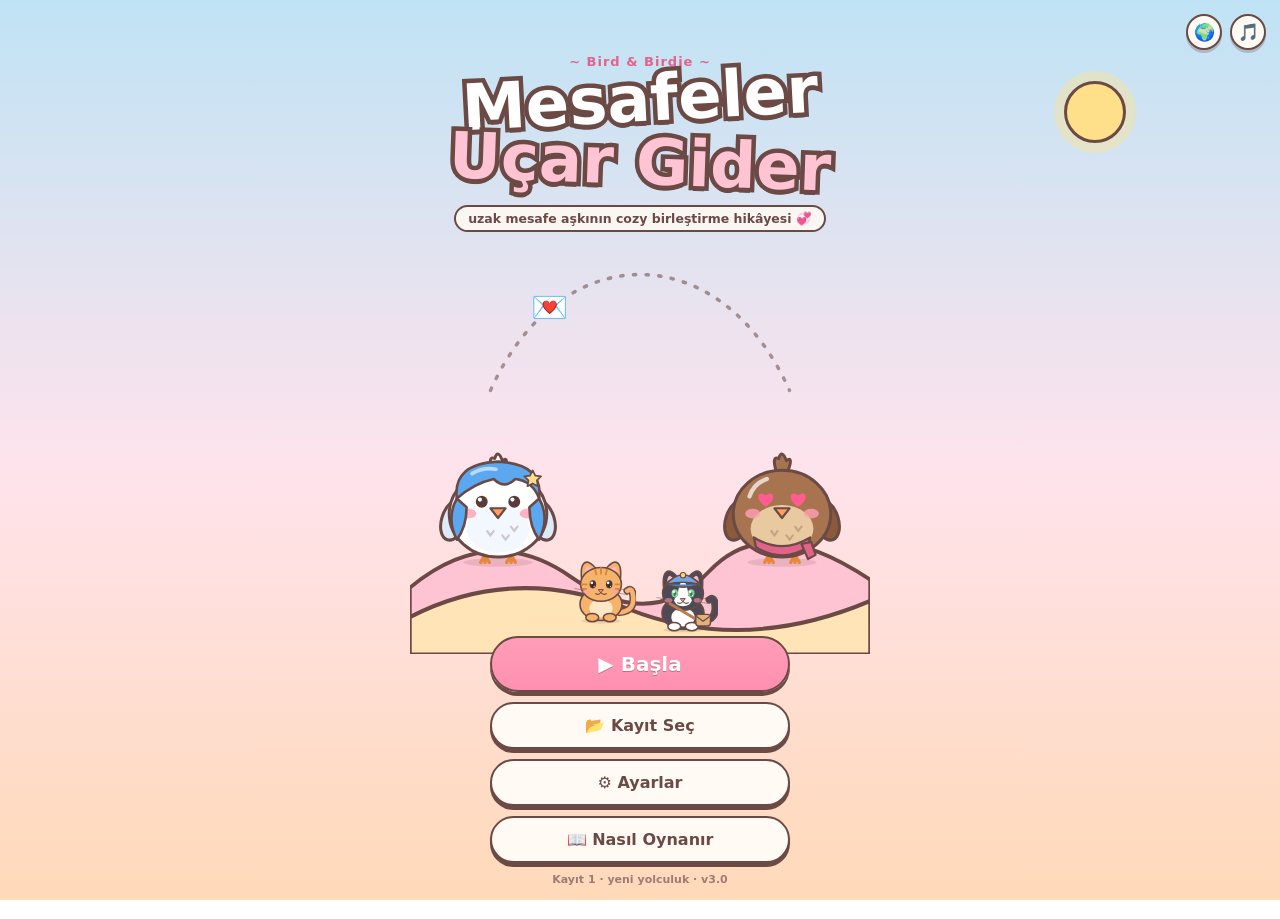
==== commit f6c97318: "v8: kaynak parçalar ve derlenmiş index.html" ====
--- a/index.html
+++ b/index.html
@@ -8,6 +8,8 @@
 <meta name="apple-mobile-web-app-capable" content="yes"><meta name="mobile-web-app-capable" content="yes">
 <meta property="og:title" content="Mesafeler Uçar Gider"><meta property="og:description" content="Mektupları birleştir, kargola, mesafeleri kısalt. Cozy bir uzak mesafe aşkı oyunu 💞"><meta property="og:type" content="website">
 <link rel="icon" href="data:image/svg+xml,%3Csvg xmlns='http://www.w3.org/2000/svg' viewBox='0 0 100 100'%3E%3Ctext y='.9em' font-size='90'%3E%F0%9F%90%A5%3C/text%3E%3C/svg%3E">
+<link rel="manifest" href="manifest.webmanifest">
+<link rel="apple-touch-icon" href="icon-192.png">
 <title>Mesafeler Uçar Gider</title>
 <style>
 :root{
@@ -166,10 +168,10 @@
 @keyframes boxShine{50%{box-shadow:inset 0 -5px 0 rgba(0,0,0,.06),0 3px 0 var(--t3),0 0 14px 3px rgba(255,210,80,.8)}}
 .item.t6{animation:goldGlow 1.8s ease-in-out infinite}
 @keyframes goldGlow{50%{box-shadow:inset 0 -5px 0 rgba(0,0,0,.06),0 3px 0 var(--t3),0 0 16px 4px rgba(255,210,80,.8)}}
-.a-spawn{animation:pop .42s cubic-bezier(.3,1.6,.5,1)}
-.a-merge{animation:mergePop .5s ease-out}
-.a-move{animation:land .28s ease-out}
-.a-unlock{animation:shakeY .5s}
+.a-spawn{animation:pop .26s cubic-bezier(.3,1.6,.5,1)}
+.a-merge{animation:mergePop .3s ease-out}
+.a-move{animation:land .18s ease-out}
+.a-unlock{animation:shakeY .35s}
 @keyframes pop{0%{transform:scale(.15) rotate(-14deg);opacity:0}60%{transform:scale(1.18) rotate(4deg);opacity:1}100%{transform:scale(1)}}
 @keyframes mergePop{0%{transform:scale(.6)}45%{transform:scale(1.32)}70%{transform:scale(.92)}100%{transform:scale(1)}}
 @keyframes land{0%{transform:scale(1.15)}60%{transform:scale(.94)}100%{transform:scale(1)}}
@@ -211,7 +213,9 @@
 .pill[disabled]{opacity:.45}
 
 /* collection */
-.coll{display:flex;align-items:center;justify-content:space-between;padding:7px 10px}
+.coll{display:flex;flex-wrap:wrap;align-items:center;justify-content:space-between;padding:7px 10px;row-gap:5px}
+.cchips{width:100%;display:flex;gap:6px;justify-content:center}.cchip{width:32px;height:32px;border:2px solid var(--ink);border-radius:11px;background:#fff;padding:2px;cursor:pointer;opacity:.7}.cchip svg{width:100%;height:100%}.cchip.on{background:#FFE9F0;border-color:var(--pinkd);opacity:1}
+.crow{width:100%;display:flex;align-items:center;justify-content:space-between}
 .coll .arr{color:var(--pink);font-weight:900;font-size:14px}
 .ct{border:0;width:42px;padding:3px 0 2px;border-radius:13px;background:#F1E6E2;display:flex;flex-direction:column;align-items:center;font-size:10px;line-height:1.1;cursor:pointer;filter:grayscale(1);opacity:.6}
 .ct svg{width:30px;height:30px}
@@ -421,7 +425,7 @@
 @keyframes starpop{from{transform:scale(0) rotate(-40deg)}to{transform:scale(1) rotate(0)}}
 .mapch{border:2.5px solid var(--ink);border-radius:18px;margin:8px 0;padding:8px 10px;background:#fff}
 .mapch.cur{background:#FFF0F4;border-color:var(--pinkd)}
-.mapch.lock{opacity:.55;filter:grayscale(.5)}
+.mapch.mlock{opacity:.55;filter:grayscale(.5)}
 .mapch .mh{display:flex;align-items:center;gap:8px;font-weight:900;font-size:14px}
 .mapch .mh .mi{font-size:24px}
 .mapch .mh small{display:block;font-size:10.5px;color:var(--ink2);font-weight:800}
@@ -434,6 +438,82 @@
 .lvb[disabled]{opacity:.4;cursor:default;box-shadow:none}
 .mapprog{height:12px;border-radius:99px;border:2.5px solid var(--ink);background:#fff;overflow:hidden;margin:4px 0 6px}
 .mapprog i{display:block;height:100%;background:repeating-linear-gradient(45deg,var(--pink) 0 8px,var(--pink2) 8px 16px)}
+
+/* ===== EKONOMİ / JOKER / MİNİ OYUN ===== */
+.stat{border:2.5px solid var(--ink);background:#FFF4DF;border-radius:12px;font-family:inherit;font-weight:900;font-size:12px;padding:0 8px;height:32px;cursor:pointer;color:var(--ink);box-shadow:0 3px 0 rgba(107,74,69,.28);white-space:nowrap}
+.stat:active{transform:translateY(2px);box-shadow:none}
+.stat.low{background:#FFE0E6}
+.jbar{display:flex;gap:8px;justify-content:center;margin:-2px 0;position:sticky;bottom:8px;z-index:6;padding:4px 6px;border-radius:20px;background:rgba(255,248,244,.82);backdrop-filter:blur(6px)}
+.jb{position:relative;flex:1;max-width:120px;border:2.5px solid var(--ink);background:#fff;border-radius:16px;padding:4px 4px 3px;display:flex;align-items:center;justify-content:center;gap:5px;font-family:inherit;font-weight:900;font-size:11px;color:var(--ink);cursor:pointer;box-shadow:0 4px 0 rgba(107,74,69,.28)}
+.jb:active{transform:translateY(3px);box-shadow:0 1px 0 rgba(107,74,69,.28)}
+.jb .ji{font-size:20px;line-height:1}
+.jb .jn{position:absolute;right:-6px;top:-8px;min-width:20px;height:20px;border-radius:99px;background:var(--pink);color:#fff;border:2px solid var(--ink);font-size:11px;display:grid;place-items:center;padding:0 3px}
+.jb.empty .jn{background:#B9A9A5}
+.jb.jlock{opacity:.5;filter:grayscale(.6)}
+.jb.on{background:#FFF0F4;border-color:var(--pinkd);animation:wob 1s ease-in-out infinite}
+.jb small{display:block;font-size:9px;color:var(--ink2);font-weight:800}
+body.jmode .cell:not(.empty){cursor:crosshair}
+body.jmode .board{outline:3px dashed var(--pinkd);outline-offset:4px;border-radius:26px}
+.item.moss{--t1:#DDF5CF;--t2:#8FD17F;--t3:#4A8F45}
+.cell.mossc{background:#EAF6E0}
+.fog{position:absolute;inset:3px;border-radius:15px;background:radial-gradient(circle at 40% 35%,#fff,#DDE6EE 70%);border:2px solid #B8C6D4;pointer-events:none;display:grid;place-items:center;font-size:calc(var(--cs)*.42);opacity:.97}
+.fog::after{content:"🌫️"}
+.ld-scene{display:flex;justify-content:center;align-items:flex-end;gap:2px;height:84px;margin-bottom:2px}
+.ld-scene>div{width:70px}.ld-scene svg{width:100%;height:auto;display:block}
+.ld-scene .d1{animation:dance .7s ease-in-out infinite}.ld-scene .d2{animation:dance .7s ease-in-out infinite .35s}.ld-scene .d3{width:52px;animation:dance .6s ease-in-out infinite .15s}
+@keyframes dance{0%,100%{transform:translateY(0) rotate(-4deg)}50%{transform:translateY(-14px) rotate(4deg)}}
+.adbar{height:14px;border:2.5px solid var(--ink);border-radius:99px;background:#fff;overflow:hidden;margin:8px 0 4px}
+.adbar i{display:block;height:100%;width:0;background:repeating-linear-gradient(45deg,var(--pink) 0 8px,var(--pink2) 8px 16px);transition:width .25s linear}
+.ad-t{text-align:center;font-weight:900;font-size:26px}
+.mini-top{display:flex;justify-content:space-between;font-weight:900;font-size:18px;padding:0 6px}
+.mini-top span::before{content:"⭐ "}.mini-top span+span::before{content:"⏱️ "}
+.mini-area{position:relative;height:300px;border:3px solid var(--ink);border-radius:20px;overflow:hidden;background:linear-gradient(180deg,#CFE9FF,#FFE9F0);margin:6px 0;touch-action:none}
+.mini-area .fall{position:absolute;top:-50px;font-size:36px;line-height:1;cursor:pointer;animation:mfall linear forwards;user-select:none}
+@keyframes mfall{to{top:310px}}
+.mini-area .got{animation:mgot .35s forwards!important}
+@keyframes mgot{to{transform:scale(1.8);opacity:0}}
+.mini-area .tomb{position:absolute;bottom:2px;left:50%;width:56px;margin-left:-28px;pointer-events:none}
+.shopgrid{display:grid;grid-template-columns:1fr 1fr;gap:8px}
+.sitem{border:2.5px solid var(--ink);border-radius:16px;background:#fff;padding:8px 6px;text-align:center;display:flex;flex-direction:column;align-items:center;gap:4px;font-weight:900;font-size:12px}
+.sitem .sart{width:62px;height:62px;display:grid;place-items:center;font-size:34px}
+.sitem .sart svg{width:100%;height:100%}
+.sitem small{font-size:10px;color:var(--ink2);font-weight:800;line-height:1.2;min-height:24px}
+.sitem.on{border-color:var(--pinkd);background:#FFF0F4}
+.swatch{width:62px;height:62px;border-radius:14px;border:2.5px solid var(--ink);display:grid;grid-template-columns:1fr 1fr 1fr;gap:3px;padding:5px}
+.swatch i{border-radius:5px;background:var(--c2);box-shadow:inset 0 -2px 0 rgba(0,0,0,.12)}
+.swatch.t{background:var(--c1)}
+body[data-board=candy]{--tray1:#FFC2D8;--tray2:#FF9CBF;--trayE:#D96C97;--cell:#FFF3F8;--cellS:#F7C9DA}
+body[data-board=night]{--tray1:#6F77B8;--tray2:#4B5391;--trayE:#2D3361;--cell:#D9DDF5;--cellS:#A9B0DE}
+body[data-board=mint]{--tray1:#A8E4CB;--tray2:#6FCBA6;--trayE:#3E9A77;--cell:#F0FFF8;--cellS:#C4EBDA}
+body[data-board=marble]{--tray1:#E9E6EE;--tray2:#C9C4D4;--trayE:#8F889E;--cell:#FFFFFF;--cellS:#DAD6E2}
+body[data-board=sakura]{--tray1:#FFD6E4;--tray2:#F5A3C2;--trayE:#C96A8F;--cell:#FFF5F9;--cellS:#F9D3E2}
+body[data-board=forest]{--tray1:#9ED39A;--tray2:#5FA36A;--trayE:#3A6F47;--cell:#F0FBEA;--cellS:#CBE6C2}
+body[data-board=galaxy]{--tray1:#6A58AE;--tray2:#3B2F73;--trayE:#22194A;--cell:#E6DEFA;--cellS:#B9ABE6}
+body[data-board=gold]{--tray1:#F8DE8A;--tray2:#DDAE3E;--trayE:#A87B1E;--cell:#FFF8E0;--cellS:#F0DDA0}
+body[data-board=sunset]{--tray1:#FFB38A;--tray2:#F5806A;--trayE:#C2514A;--cell:#FFF0E2;--cellS:#F7CDB0}
+.rc-grid{display:grid;grid-template-columns:repeat(4,1fr);gap:8px;margin-top:6px}
+.rcat{border:2.5px solid var(--ink);border-radius:14px;background:#fff;padding:4px 2px;text-align:center;font-size:10px;font-weight:900;line-height:1.1}
+.rcat svg{width:100%;height:auto;display:block}
+.li-theme{display:flex;gap:6px;align-items:center;justify-content:center;font-weight:900;font-size:12px;margin-top:8px;flex-wrap:wrap}.li-theme .ti{width:32px;height:32px;display:inline-block}.li-theme .ti svg{width:100%;height:100%}
+.rcat.lock2{opacity:.6}.rcat.lock2 svg{filter:brightness(0) opacity(.35)}
+.mapprog{position:relative}
+.mapprog i{transition:width 1.4s cubic-bezier(.3,.8,.3,1)}
+.mapprog b{position:absolute;top:-9px;font-size:18px;transform:translateX(-50%);transition:left 1.4s cubic-bezier(.3,.8,.3,1)}
+.mapact{display:flex;gap:6px;flex-wrap:wrap;margin:6px 0}
+.mapact .btn{flex:1;font-size:12px;padding:8px 6px}
+
+/* ---- PC / geniş ekran düzeni: sol bilgi, sağ tahta ---- */
+.colL,.colR{display:contents}
+@media (min-width:900px) and (min-height:560px){
+  :root{--bw:max(300px,min(540px,calc(100dvh - 290px)))}
+  #app{max-width:1080px;display:grid;grid-template-columns:minmax(380px,450px) 1fr;column-gap:30px;row-gap:9px;align-items:start;padding-top:12px}
+  #app>.top{grid-column:1/-1}
+  .colL,.colR{display:flex;flex-direction:column;gap:9px;min-width:0}
+  #app>.coll,#app>.bottom{grid-column:1/-1}
+  .colR .boardWrap{padding-top:30px}
+  .colR .jbar{position:static;background:none;backdrop-filter:none;margin:0 auto;width:var(--bw);max-width:100%}
+  .colR .nestRow{width:var(--bw);max-width:100%;margin:0 auto}
+}
 </style>
 </head>
 <body data-theme="pink">
@@ -449,6 +529,7 @@
     <button class="ibtn" id="btnSettings" aria-label="Ayarlar">⚙️</button>
   </header>
 
+  <div class="colL">
   <section class="panel distance">
     <div class="d-top"><span id="cityA">📍 İstanbul</span><span class="km"><span id="kmText">1000 km</span> <small data-en="to go">kaldı</small></span><span id="cityB">Erzurum 📍</span></div>
     <div class="track" id="track">
@@ -460,7 +541,7 @@
   </section>
 
   <section class="panel lvcard" id="lvCard">
-    <div class="lv-top"><div class="lv-t" id="lvTitle"></div><button class="mapbtn" id="btnMap" aria-label="Harita">🗺️</button></div>
+    <div class="lv-top"><div class="lv-t" id="lvTitle"></div><button class="stat" id="stLives" aria-label="Can">🐥 3</button><button class="stat" id="stCoins" aria-label="Altın">🪙 0</button><button class="mapbtn" id="btnMap" aria-label="Harita">🗺️</button></div>
     <div class="goals" id="goals"></div>
   </section>
 
@@ -494,11 +575,15 @@
     </div>
   </section>
 
+  </div>
+  <div class="colR">
   <section class="boardWrap"><div class="boardBox" id="boardBox">
     <div class="bcat" id="bcat" aria-label="Kedi"></div>
     <div class="bcat2" id="bcat2" aria-label="Kedi"></div>
     <div class="board" id="board"></div>
   </div></section>
+
+  <section class="jbar" id="jbar"></section>
 
   <section class="nestRow">
     <button class="nest" id="nest" aria-label="Yuva">
@@ -540,6 +625,8 @@
     <button class="pill" id="buyEnergy">+5 🌻<small>10 ❤</small></button>
   </section>
 
+  </div>
+
   <section class="panel coll" id="coll"></section>
 
   <div class="bottom">
@@ -583,6 +670,38 @@
   <div class="tfoot" id="tFoot"></div>
 </div>
 
+<!-- Reklam (demo) -->
+<div class="modal" id="mAd">
+  <div class="mcard">
+    <h2 class="li-h" id="adTitle">🎬</h2>
+    <p class="mcap" id="adText"></p>
+    <div class="adbar"><i id="adFill"></i></div>
+    <div class="ad-t" id="adTime">30</div>
+    <div class="mbtns"><button class="btn" id="adClaim" disabled></button><button class="btn soft" id="adCancel"></button></div>
+  </div>
+</div>
+
+<!-- Can bitti -->
+<div class="modal" id="mLives">
+  <div class="mcard">
+    <div class="ld-stars" style="font-size:46px">🥚</div>
+    <h2 class="li-h" id="lvsTitle"></h2>
+    <p class="mcap" id="lvsText"></p>
+    <div class="mbtns"><button class="btn" id="lvsAd"></button><button class="btn" id="lvsBuy"></button><button class="btn soft" id="lvsClose"></button></div>
+  </div>
+</div>
+
+<!-- Mini oyun -->
+<div class="modal" id="mMini">
+  <div class="mcard wide">
+    <div class="mhead"><h2 id="miniH">💌 Mektup Yakala</h2><button class="x" id="miniX">✕</button></div>
+    <div class="mini-top"><span id="miniScore">0</span><span id="miniTime">15</span></div>
+    <div class="mini-area" id="miniArea"></div>
+    <p class="mcap" id="miniText"></p>
+    <div class="mbtns"><button class="btn" id="miniGo"></button></div>
+  </div>
+</div>
+
 <!-- Karakter seç -->
 <div class="modal" id="mChar">
   <div class="mcard wide">
@@ -619,6 +738,7 @@
 <!-- Seviye tamam -->
 <div class="modal" id="mLvDone">
   <div class="mcard">
+    <div class="ld-scene" id="ldScene"></div>
     <div class="ld-stars" id="ldStars"></div>
     <h2 class="li-h" id="ldTitle"></h2>
     <p class="mcap" id="ldText"></p>
@@ -632,7 +752,7 @@
     <div class="ld-stars" style="font-size:46px">😿</div>
     <h2 class="li-h" id="lfTitle"></h2>
     <p class="mcap" id="lfText"></p>
-    <div class="mbtns"><button class="btn" id="lfMoves"></button><button class="btn soft" id="lfRetry"></button><button class="btn soft" id="lfMap">🗺️</button></div>
+    <div class="mbtns"><button class="btn" id="lfMoves"></button><button class="btn" id="lfAd"></button><button class="btn soft" id="lfRetry"></button><button class="btn soft" id="lfMap">🗺️</button></div>
   </div>
 </div>
 
@@ -681,7 +801,7 @@
 <div class="modal" id="mShop">
   <div class="mcard wide">
     <div class="mhead"><h2 data-en="🛍️ Shop">🛍️ Dükkan</h2><button class="x" data-close="mShop">✕</button></div>
-    <div style="text-align:right;font-weight:900;margin:-2px 2px 4px">❤ <b id="shopHearts">0</b></div>
+    <div style="text-align:right;font-weight:900;margin:-2px 2px 4px">🪙 <b id="shopCoins">0</b> &nbsp; ❤ <b id="shopHearts">0</b> &nbsp; 🐥 <b id="shopLives">3</b></div>
     <div class="tabs" id="shopTabs"></div>
     <div class="mbody" id="shopBody"></div>
   </div>
@@ -735,19 +855,22 @@
   unlockCost:5,orderEnergy:1,orderHearts:2,
   rushMs:100000,rushEvery:4,rushMult:2,
   boxChance:.10,boxMinLevel:3,
-  buyEnergyCost:10,buyEnergyAmt:5,
+  buyEnergyCost:30,buyEnergyAmt:5,lifeMax:3,lifeMs:86400000,adMs:30000,lifeCost:90,adCoinCd:900000,adCoins:25,
   stageAt:[800,600,400,200],
-  beatHearts:[0,15,20,25,30],beatEnergy:5,
+  beatHearts:[0,15,20,25,30,35,40,50],beatEnergy:5,
   nestL2:.12
 };
 const KMV={a:[0,5,12,30,70,150,320],c:[0,4,10,24,56,120,260]};
 const HV={a:[0,1,3,6,12,25,50],c:[0,2,5,9,16,30,60]};
-const UPS={blanket:{max:3,cost:[25,60,120]},post:{max:3,cost:[30,70,140]},nest:{max:3,cost:[40,90,180]}};
-const HATS={beanie:0,none:0,flower:25,bow:30,catears:40,crown:80};
+const UPS={blanket:{max:3,cost:[150,350,700]},post:{max:3,cost:[180,400,800]},nest:{max:3,cost:[220,480,900]}};
+const HATS={beanie:0,none:0,flower:100,bow:120,catears:160,crown:400,cap:140,sailor:180,chef:220};
+const ACCS={none:0,glasses:110,phones:150,star:130,pin:90,bow:260,halo:420,sparkle:600};
+const BOARDS={wood:0,candy:300,night:350,mint:300,marble:450,sunset:400,sakura:600,forest:500,galaxy:750,gold:950};
+const JOKERS={hammer:{intro:6,cost:40,ico:'🔨'},magnet:{intro:14,cost:55,ico:'🧲'},star:{intro:24,cost:70,ico:'✨'}};
 const THEMES={pink:0,autumn:60,snow:60};
 const ROUTE_TR=['İstanbul','Bolu','Ankara','Kapadokya','Toroslar','Çukurova','Tarsus','Adana'];
 const ROUTE_EN=['Istanbul','Bolu','Ankara','Cappadocia','Taurus Mts','Cukurova','Tarsus','Adana'];
-const CH_TRACK=['coffee','pati','coffee','pati','snow','pati','coffee','reunion'];
+const REGION_TRACK=['bosph','forest','steppe','cappa','snow','coffee','sea','adana'];
 
 /* ---------- yardımcılar ---------- */
 const $=s=>document.querySelector(s);
@@ -780,12 +903,12 @@
   const board=Array(CELLS).fill(null);
   [6,7,11,13,17].forEach(i=>board[i]={t:'a',l:1,k:false});
   board[4]={t:'a',l:2,k:true};board[20]={t:'a',l:2,k:true};board[24]={t:'a',l:3,k:true};board[0]={t:'c',l:1,k:true};
-  return{v:3,saga:null,lv:null,board,km:KM_TOTAL,hearts:0,energy:BAL.energyBase,energyT:Date.now(),kit:{n:2,t:Date.now()},
+  return{v:4,saga:null,lv:null,coins:0,lives:{n:3,t:Date.now()},jk:{hammer:0,magnet:0,star:0},jg:{},dsc:{},mini:{tokens:0,day:''},weekly:{w:0,done:false},adT:0,lvs:{},board,km:KM_TOTAL,hearts:0,energy:BAL.energyBase,energyT:Date.now(),kit:{n:2,t:Date.now()},
     maxA:1,maxC:0,
     order:{reqs:[{t:'a',l:2,need:1,got:0}],done:false,say:0,rush:0},orderN:0,
     story:{intro:false,beat:0},trip:1,letters:[],notes:[],
     up:{blanket:0,post:0,nest:0},
-    cos:{hat:'beanie',hats:['beanie','none'],theme:'pink',themes:['pink']},
+    cos:{hat:'beanie',hats:['beanie','none'],theme:'pink',themes:['pink'],acc:'none',accs:['none'],board:'wood',boards:['wood']},
     daily:{last:'',streak:0},quests:{date:'',list:[]},ach:{},
     stats:{orders:0,items:0,merges:0,spawns:0,boxes:0,rush:0,catMerges:0,pets:0,gifts:0,kittens:0},
     gifts:{used:[],sent:[]},
@@ -808,15 +931,16 @@
     if(t==='x')return{t:'x',l:1,k:false};
     if(t==='w')return{t:'w',l:1,k:false};
     if(t==='r')return{t:'r',l:clamp(c.l|0,1,3),k:false};
+    if(t==='m')return{t:'m',l:1,k:false};
     if(!MAXL[t])return null;const l=c.l|0;if(l<1||l>MAXL[t])return null;
-    const o={t,l,k:!!c.k};if(c.z)o.z=1;return o;
+    const o={t,l,k:!!c.k};if(t==='a'&&c.s&&SETS[c.s]&&c.s!=='post'&&SETS[c.s].it)o.s=c.s;if(c.z)o.z=1;if(c.g)o.g=1;return o;
   });
   const num=(k,lo,hi)=>{s[k]=Number.isFinite(s[k])?clamp(s[k],lo,hi):d[k]};
   num('km',0,KM_TOTAL);num('hearts',0,1e7);num('energy',0,300);num('energyT',0,9e15);num('maxA',1,6);num('maxC',0,6);num('orderN',0,1e6);num('trip',1,999);
   s.kit=Object.assign(d.kit,s.kit||{});s.kit.n=clamp(s.kit.n|0,0,9);if(!Number.isFinite(s.kit.t))s.kit.t=Date.now();
   const o=s.order;
   s.order=(o&&Array.isArray(o.reqs)&&o.reqs.length&&o.reqs.every(r=>r&&(r.t==='a'||r.t==='c')&&r.l>=1&&r.l<=6&&r.need>=1))
-    ?{reqs:o.reqs.map(r=>({t:r.t,l:r.l|0,need:r.need|0,got:Math.min(r.got|0,r.need|0)})),done:!!o.done,say:o.say|0,rush:Number(o.rush)||0}:null;
+    ?{reqs:o.reqs.map(r=>{const q={t:r.t,l:r.l|0,need:r.need|0,got:Math.min(r.got|0,r.need|0)};if(r.t==='a'&&r.s&&SETS[r.s]&&r.s!=='post'&&SETS[r.s].it)q.s=r.s;return q}),done:!!o.done,say:o.say|0,rush:Number(o.rush)||0}:null;
   s.story=Object.assign(d.story,s.story||{});s.story.beat=clamp(s.story.beat|0,0,4);
   s.letters=Array.isArray(s.letters)?s.letters.filter(x=>typeof x==='string').slice(0,40):[];
   s.notes=Array.isArray(s.notes)?s.notes.slice(0,30):[];
@@ -835,7 +959,17 @@
   s.settings.names=Object.assign({me:'Bird',you:'Birdie'},s.settings.names||{});
   s.settings.lang=s.settings.lang==='en'?'en':'tr';
   s.tut=Object.assign(d.tut,s.tut||{});
-  s.won=!!s.won;s.v=3;
+  s.won=!!s.won;s.v=4;
+  s.coins=Number.isFinite(s.coins)?clamp(Math.floor(s.coins),0,1e8):0;
+  s.lives=Object.assign({n:BAL.lifeMax,t:Date.now()},s.lives||{});s.lives.n=clamp(s.lives.n|0,0,BAL.lifeMax);if(!Number.isFinite(s.lives.t))s.lives.t=Date.now();
+  s.jk=Object.assign({hammer:0,magnet:0,star:0},s.jk||{});for(const k in JOKERS)s.jk[k]=clamp(s.jk[k]|0,0,99);
+  s.jg=(s.jg&&typeof s.jg==='object')?s.jg:{};
+  s.mini=Object.assign({tokens:0,day:''},s.mini||{});s.mini.tokens=clamp(s.mini.tokens|0,0,99);
+  s.weekly=Object.assign({w:0,done:false},s.weekly||{});
+  s.dsc=(s.dsc&&typeof s.dsc==='object')?s.dsc:{};for(const k in s.dsc){if(!SETS[k]||k==='post'||k==='cat')delete s.dsc[k];else s.dsc[k]=clamp(s.dsc[k]|0,0,6)}
+  s.adT=Number(s.adT)||0;s.lvs=(s.lvs&&typeof s.lvs==='object')?s.lvs:{};
+  if(!(s.cos.acc in ACCS))s.cos.acc='none';if(!Array.isArray(s.cos.accs))s.cos.accs=['none'];
+  if(!(s.cos.board in BOARDS))s.cos.board='wood';if(!Array.isArray(s.cos.boards))s.cos.boards=['wood'];
   s.saga=sanSaga(s.saga);s.lv=sanLv(s.lv);
   return s;
 }
@@ -849,9 +983,9 @@
   if(!l||typeof l!=='object'||!Array.isArray(l.goals))return null;
   try{
     const o={n:clamp(l.n|0,1,80),maxMoves:clamp(l.maxMoves|0,1,400),spawned:clamp(l.spawned|0,0,9999),done:!!l.done,
-      goals:l.goals.filter(g=>g&&typeof g.k==='string').map(g=>({k:g.k,need:clamp(g.need|0,1,999),l:clamp(g.l|0,0,6)})).slice(0,4),
-      c:Object.assign({merge:0,order:0,rock:0,thaw:0,wild:0,mkA:0,mkC:0},l.c||{}),
-      mech:Object.assign({},l.mech||{}),par:clamp(l.par|0,0,999),startHearts:l.startHearts|0,usedMoves:l.usedMoves|0};
+      goals:l.goals.filter(g=>g&&typeof g.k==='string').map(g=>{const q={k:g.k,need:clamp(g.need|0,1,999),l:clamp(g.l|0,0,6)};if(typeof g.s==='string'&&SETS[g.s])q.s=g.s;return q}).slice(0,4),
+      c:Object.assign({merge:0,order:0,rock:0,thaw:0,wild:0,mkA:0,mkC:0,moss:0,fog:0},l.c||{}),weekly:!!l.weekly,
+      sets:Array.isArray(l.sets)?l.sets.filter(x=>typeof x==='string'&&SETS[x]).slice(0,4):['post'],theme:typeof l.theme==='string'?l.theme.slice(0,16):'gift',mech:Object.assign({},l.mech||{}),par:clamp(l.par|0,0,999),startHearts:l.startHearts|0,usedMoves:l.usedMoves|0};
     return o.goals.length?o:null;
   }catch(e){return null}
 }
@@ -987,11 +1121,57 @@
       melNote(this,s,b,t,sd,c,{dens:.5,inst:iEP,vol:.06,len:4});
     }}
 };
-const TRACK_ORDER=['auto','coffee','pati','snow','reunion'];
+TRACKS.bosph={bpm:84,name:{tr:'🌉 Boğaz Esintisi',en:'🌉 Bosphorus Breeze'},
+  ch:[[60,64,67,71],[57,60,64,67],[53,57,60,64],[55,59,62,67]],bs:[48,45,41,43],sc:[72,74,76,79,81,84,86],m:79,
+  play(s,b,t,sd){const c=this.ch[b],r=this.bs[b];
+    if(s===0||s===8)iBass(r,t,sd*6,.2);
+    if(s===0||s===8)kick(t,.38);if(s===4||s===12)snare(t,.07);
+    if(s%2===0)iPluck(c[[0,1,2,3,2,1,3,2][(s/2)%8]%c.length]+12,t,sd*2.4,.04);
+    if(s%4===2)hat(t,.04);
+    melNote(this,s,b,t,sd,c,{dens:.4,inst:iBell,vol:.05,len:4});}};
+TRACKS.forest={bpm:62,name:{tr:'🌲 Çam Ormanı',en:'🌲 Pine Forest'},
+  ch:[[57,60,64],[53,57,60],[60,64,67],[55,59,62]],bs:[45,41,48,43],sc:[69,71,72,74,76,79,81],m:74,
+  play(s,b,t,sd){const c=this.ch[b];
+    if(s===0){iPad(c,t,sd*15,.028);iBass(this.bs[b],t,sd*12,.16)}
+    if(s%4===0)iPluck(c[(s/4)%c.length]+12,t,sd*4,.035);
+    if(s===8)kick(t,.12);
+    melNote(this,s,b,t,sd,c,{dens:.28,inst:iPluck,vol:.05,len:5});}};
+TRACKS.steppe={bpm:70,name:{tr:'🌾 Bozkır Rüzgârı',en:'🌾 Steppe Wind'},
+  ch:[[62,65,69],[60,64,67],[58,62,65],[60,64,67]],bs:[38,36,34,36],sc:[69,72,74,76,77,81,84],m:76,
+  play(s,b,t,sd){const c=this.ch[b];
+    if(s===0){iPad(c,t,sd*15,.03);iBass(this.bs[b],t,sd*14,.2);kick(t,.25)}
+    if(s===8)kick(t,.15);if(s===12)snare(t,.05);
+    if(s%4===0)iBell(c[(s/4)%c.length]+12,t,sd*6,.04);
+    melNote(this,s,b,t,sd,c,{dens:.32,inst:iEP,vol:.05,len:6});}};
+TRACKS.cappa={bpm:90,name:{tr:'🎈 Balon Yolculuğu',en:'🎈 Balloon Ride'},
+  ch:[[62,66,69,73],[59,62,66,71],[55,59,62,67],[57,61,64,69]],bs:[50,47,43,45],sc:[74,76,78,81,83,86,88],m:81,
+  play(s,b,t,sd){const c=this.ch[b],r=this.bs[b];
+    if(s===0||s===8)iBass(r,t,sd*5,.2);if(s===0||s===8)kick(t,.34);if(s===4||s===12)snare(t,.06);
+    if(s%2===0)iBell(c[[0,1,2,3,2,1,3,1][(s/2)%8]%c.length]+12,t,sd*3,.04);
+    if(s%4===2)hat(t,.04);
+    melNote(this,s,b,t,sd,c,{dens:.5,inst:iPluck,vol:.05,len:2.4});}};
+TRACKS.sea={bpm:78,name:{tr:'🌊 Akdeniz Dalgası',en:'🌊 Mediterranean Wave'},
+  ch:[[60,64,67],[65,69,72],[67,71,74],[57,60,64]],bs:[48,41,43,45],sc:[72,74,76,79,81,84],m:76,
+  play(s,b,t,sd){const c=this.ch[b],r=this.bs[b];
+    const sw=(s%4===2)?sd*.2:0;
+    if(s===0)iBass(r,t,sd*10,.2);if(s===0||s===10)kick(t,.3);
+    if(s%2===0)iEP(c[[0,1,2,1,2,1,0,1][(s/2)%8]%c.length]+12,t+sw,sd*3,.04);
+    if(s===0||s===8)iPad(c,t,sd*8,.02);
+    if(s%4===2)hat(t+sw,.035);
+    melNote(this,s,b,t+sw,sd,c,{dens:.38,inst:iEP,vol:.05,len:4});}};
+TRACKS.adana={bpm:104,name:{tr:'🍢 Adana Sıcağı',en:'🍢 Adana Heat'},
+  ch:[[52,56,59],[53,57,60],[52,56,59],[57,60,64]],bs:[40,41,40,45],sc:[64,65,68,69,71,72,76,77,80,81],m:68,
+  play(s,b,t,sd){const c=this.ch[b],r=this.bs[b];
+    if(s===0||s===6||s===8)iBass(r,t,sd*3,.22);
+    if(s===0||s===8||s===10)kick(t,.4);if(s===4||s===12)snare(t,.1);
+    if(s%2===0)hat(t,s%4===0?.05:.03);
+    if(s%2===0&&Math.random()<.6)iPluck(c[[0,1,2,1][(s/2)%4]%c.length]+12,t,sd*1.6,.04);
+    melNote(this,s,b,t,sd,c,{dens:.62,inst:iPluck,vol:.06,len:1.8});}};
+const TRACK_ORDER=['auto','bosph','forest','steppe','cappa','snow','coffee','sea','adana','pati','reunion'];
 function desiredTrack(){
-  if(state.won&&state.km<=0)return 'reunion';
+  if(state.won)return 'reunion';
   const k=state.settings.track;
-  return(k==='auto'||!TRACKS[k])?CH_TRACK[curChap()]:k;
+  return(k==='auto'||!TRACKS[k])?REGION_TRACK[dirB()?7-curChap():curChap()]:k;
 }
 function startMusic(){
   if(!AC||musicTimer||!state.settings.music)return;
@@ -1050,6 +1230,7 @@
     case 'heart':tone(880,t,.12,'sine',.12);tone(1320,t+.07,.18,'sine',.1);break;
     case 'levelup':[523.25,659.25,783.99,1046.5,1318.5].forEach((f,i)=>tone(f,t+i*.07,.4,'triangle',.18));break;
     case 'win':[523.25,659.25,783.99,1046.5,783.99,1046.5,1318.5,1568].forEach((f,i)=>tone(f,t+i*.2,.6,'triangle',.2));break;
+    case 'coin':tone(1175,t,.08,'square',.07);tone(1568,t+.07,.2,'square',.07);break;
     case 'energy':[659.25,880].forEach((f,i)=>tone(f,t+i*.09,.25,'sine',.17));break;
     case 'meow':meow(t,l||1);break;
   }
@@ -1075,17 +1256,31 @@
   flower:'<g '+st(2)+'><circle cx="40" cy="34" r="6.5" fill="#FFB3C7"/><circle cx="60" cy="27" r="7" fill="#fff"/><circle cx="80" cy="34" r="6.5" fill="#FFB3C7"/></g><path d="M48 31l4 4M72 31l-4 4" stroke="#6CC59A" stroke-width="3.4" stroke-linecap="round"/><circle cx="40" cy="34" r="2.2" fill="#FFE08A"/><circle cx="60" cy="27" r="2.4" fill="#FFE08A"/><circle cx="80" cy="34" r="2.2" fill="#FFE08A"/>',
   bow:'<g transform="translate(84 32) rotate(14)" '+st(2.2)+'><path d="M0 0L-15 -9V9Z" fill="#6EB5F2"/><path d="M0 0L15 -9V9Z" fill="#6EB5F2"/><circle r="4.5" fill="#3F8FD6"/></g>',
   catears:'<g '+st(2.4)+'><path d="M34 36L32 12L50 26Z" fill="#FF8FB0"/><path d="M86 36L88 12L70 26Z" fill="#FF8FB0"/><path d="M33 38Q60 20 87 38" fill="none" stroke-width="3.4"/></g><path d="M36 30l-1-10 8 7zM84 30l1-10-8 7z" fill="#FFD3DF"/>',
+  cap:'<g '+st(2.4)+'><path d="M38 38Q40 14 62 14Q84 16 84 38Z" fill="#FF8FB0"/><path d="M62 36H100Q104 38 100 42H62Z" fill="#E2638A"/></g><circle cx="61" cy="14" r="2.6" fill="#fff"/>',
+  sailor:'<g '+st(2.4)+'><path d="M36 38Q38 16 60 16Q82 16 84 38Z" fill="#fff"/><path d="M32 38H88" stroke-width="5"/></g><path d="M38 31H82" stroke="#3F8FD6" stroke-width="4"/>',
+  chef:'<g '+st(2.4)+'><circle cx="46" cy="20" r="11" fill="#fff"/><circle cx="60" cy="13" r="12" fill="#fff"/><circle cx="74" cy="20" r="11" fill="#fff"/><rect x="40" y="26" width="40" height="12" rx="3" fill="#fff"/></g>',
   crown:'<g '+st(2.4)+'><path d="M42 36L44 17L52 27L60 13L68 27L76 17L78 36Z" fill="#FFD76A"/></g><circle cx="60" cy="24" r="2.4" fill="#FF5D8F"/><circle cx="46" cy="30" r="1.8" fill="#6EB5F2"/><circle cx="74" cy="30" r="1.8" fill="#6EB5F2"/>'
 };
 /* Birdie: mavi saçlı beyaz kuş · Bird: kahverengi kuş */
+const ACCSVG={
+  none:'',
+  glasses:'<g fill="rgba(200,230,255,.35)" '+st(2.6)+'><circle cx="45" cy="57" r="11"/><circle cx="75" cy="57" r="11"/></g><path d="M56 56Q60 52 64 56" fill="none" '+st(2.6)+'/>',
+  phones:'<path d="M26 60Q24 16 60 16Q96 16 94 60" fill="none" stroke="#6B4A45" stroke-width="5" stroke-linecap="round"/><g '+st(2.4)+'><rect x="17" y="54" width="14" height="22" rx="6" fill="#FF8FB0"/><rect x="89" y="54" width="14" height="22" rx="6" fill="#FF8FB0"/></g>',
+  star:'<path d="M40 92Q60 104 80 92" fill="none" stroke="#E2638A" stroke-width="3.4" stroke-linecap="round"/><path d="M60 94l3.2 6.4 7 1-5 4.9 1.2 7-6.4-3.3-6.4 3.3 1.2-7-5-4.9 7-1z" fill="#FFD76A" '+st(1.8)+'/>',
+  pin:'<g transform="translate(96 86)" '+st(1.8)+'><circle cx="0" cy="-6" r="5" fill="#FFB3C7"/><circle cx="6" cy="0" r="5" fill="#FFB3C7"/><circle cx="0" cy="6" r="5" fill="#FFB3C7"/><circle cx="-6" cy="0" r="5" fill="#FFB3C7"/><circle r="3.4" fill="#FFE08A"/></g>'
+,bow:'<g transform="translate(60 99)" '+st(2)+'><path d="M0 0L-17 -9V9Z" fill="#FF6F91"/><path d="M0 0L17 -9V9Z" fill="#FF6F91"/><circle r="4.4" fill="#E2638A"/></g>',
+  halo:'<ellipse cx="60" cy="9" rx="24" ry="7" fill="none" stroke="#FFD76A" stroke-width="5.5"/><ellipse cx="60" cy="9" rx="24" ry="7" fill="none" stroke="#6B4A45" stroke-width="1.4" opacity=".5"/>',
+  sparkle:'<g fill="#FFD76A" '+st(1.6)+'><path d="M14 30l2.4 5.2 5.4 2.4-5.4 2.4L14 45l-2.4-5-5.4-2.4 5.4-2.4z"/><path d="M106 22l2 4.4 4.4 2-4.4 2-2 4.4-2-4.4-4.4-2 4.4-2z"/><path d="M100 70l1.6 3.6 3.6 1.6-3.6 1.6-1.6 3.6-1.6-3.6-3.6-1.6 3.6-1.6z"/></g>'
+};
+const accOn=()=>ACCSVG[(state&&state.cos&&state.cos.acc)||'none']||'';
 const HAIR='<g '+st(2.4)+'><path d="M22 54Q18 22 60 20Q102 22 98 54Q92 38 76 36Q66 46 56 36Q38 40 22 54Z" fill="#5BA8F0"/><path d="M22 54Q12 72 22 92Q31 80 31 62Z" fill="#5BA8F0"/><path d="M98 54Q108 72 98 92Q89 80 89 62Z" fill="#5BA8F0"/></g><path d="M36 31Q46 25 58 27" stroke="#B8DBFA" stroke-width="3.5" fill="none" stroke-linecap="round"/><path d="M92 28l2.4 4.8 5.3.8-3.8 3.7.9 5.3-4.8-2.5-4.8 2.5.9-5.3-3.8-3.7 5.3-.8z" fill="#FFE08A" '+st(1.6)+'/>';
 const SCARF='<path d="M34 90Q60 106 86 90L84 99Q60 114 36 99Z" fill="#E2638A" '+st(2.2)+'/><path d="M78 96l6 14 7-4-4-12z" fill="#E2638A" '+st(2)+'/>';
 const BIRDIE={body:'#FFFFFF',wing:'#DDEAF8',belly:'#F3F8FF',acc:HAIR};
 const BIRDB={body:'#A8744F',wing:'#8B5A3A',belly:'#E8C9A0',acc:SCARF};
 const playerIsBirdie=()=>!(state&&state.saga&&state.saga.dir==='B');
 const meBird=()=>playerIsBirdie()
-  ?{body:BIRDIE.body,wing:BIRDIE.wing,belly:BIRDIE.belly,acc:HAIR+(HAT[state.cos.hat]||'')}
-  :{body:BIRDB.body,wing:BIRDB.wing,belly:BIRDB.belly,acc:SCARF+(HAT[state.cos.hat]||'')};
+  ?{body:BIRDIE.body,wing:BIRDIE.wing,belly:BIRDIE.belly,acc:HAIR+(HAT[state.cos.hat]||'')+accOn()}
+  :{body:BIRDB.body,wing:BIRDB.wing,belly:BIRDB.belly,acc:SCARF+(HAT[state.cos.hat]||'')+accOn()};
 const partnerBird=()=>playerIsBirdie()?BIRDB:BIRDIE;
 
 function birdSVG(o,mood){
@@ -1127,6 +1322,27 @@
   mail:'<path d="M38 70L88 100" stroke="#B97A4E" stroke-width="5" stroke-linecap="round"/><rect x="82" y="88" width="25" height="20" rx="5" fill="#E2B27A" '+st(2.4)+'/><path d="M84 92l10.5 8 10.5-8" fill="none" '+st(2)+'/><path d="M31 37Q60 3 89 37Q60 29 31 37Z" fill="#6EA8E8" '+st(2.6)+'/><path d="M33 37Q60 46 87 37" fill="#4F86C6" '+st(2.4)+'/><circle cx="60" cy="21" r="4.6" fill="#FFD76A" '+st(1.8)+'/>',
   lucky:'<path d="M40 76Q60 90 80 76" stroke="#E2638A" stroke-width="5" fill="none" stroke-linecap="round"/><circle cx="60" cy="87" r="5.5" fill="#FFD76A" '+st(2)+'/><g '+st(2.6)+'><ellipse cx="21" cy="70" rx="9" ry="15" fill="#FFD76A" transform="rotate(-16 21 70)"/></g><ellipse cx="19" cy="62" rx="3.6" ry="3" fill="#FFB8C6"/><g '+st(2.2)+'><ellipse cx="60" cy="99" rx="9" ry="10" fill="#FFE08A"/></g><path d="M60 93v12M56 97h8" '+st(1.6)+'/><path d="M96 22l2.4 5 5 2.4-5 2.4-2.4 5-2.4-5-5-2.4 5-2.4z" fill="#fff" stroke="#E7A92A" stroke-width="1.5"/>'
 };
+Object.assign(CAT_ACC,{
+  galata:'<g '+st(2)+'><rect x="48" y="2" width="24" height="22" fill="#F2D2B8"/><path d="M45 4L60 -12L75 4Z" fill="#E58E8E"/></g>',
+  pinehat:'<g '+st(2)+' fill="#6CC59A"><path d="M60 -6L46 14H74Z"/><path d="M60 4L42 24H78Z"/></g>',
+  wheat:'<g stroke="#C9973F" stroke-width="3" fill="none" stroke-linecap="round"><path d="M48 24Q52 8 50 -2M60 22V-4M72 24Q68 8 70 -2"/></g><g fill="#E6C27A"><ellipse cx="50" cy="2" rx="3" ry="6"/><ellipse cx="60" cy="-2" rx="3" ry="6"/><ellipse cx="70" cy="2" rx="3" ry="6"/></g>',
+  balloonhat:'<g '+st(1.8)+'><ellipse cx="60" cy="-4" rx="14" ry="16" fill="#FF8FB0"/><path d="M54 10L56 22M66 10L64 22" /><rect x="54" y="22" width="12" height="6" rx="2" fill="#E8B98A"/></g>',
+  snowhat:'<g '+st(2.2)+'><path d="M40 24Q44 2 60 2Q76 2 80 24Z" fill="#8EC9F2"/><rect x="38" y="20" width="44" height="8" rx="4" fill="#fff"/><circle cx="60" cy="0" r="6" fill="#fff"/></g>',
+  cotton:'<g '+st(1.8)+' fill="#fff"><circle cx="50" cy="20" r="8"/><circle cx="62" cy="14" r="9"/><circle cx="72" cy="22" r="7"/></g>',
+  sailor:'<g '+st(2.2)+'><path d="M42 22Q46 4 60 4Q74 4 78 22Z" fill="#fff"/><rect x="40" y="18" width="40" height="7" rx="3" fill="#3F8FD6"/></g>',
+  kebab:'<g '+st(2)+'><circle cx="48" cy="16" r="9" fill="#fff"/><circle cx="60" cy="9" r="10" fill="#fff"/><circle cx="72" cy="16" r="9" fill="#fff"/><rect x="42" y="20" width="36" height="9" rx="3" fill="#fff"/></g>'
+});
+/* bölge kedileri: [rota bölge indeksi] */
+const REGION_CATS=[
+  {n:['Simit','Simit'],o:{fur:'#FFF0DC',belly:'#FFFFFF',ear:'#FFB8C6',eye:'#4A3434',acc:'galata'}},
+  {n:['Çam','Pine'],o:{fur:'#C9D6B8',dark:'#8FA479',belly:'#F2F7E8',stripes:true,eye:'#3D7A4A',acc:'pinehat'}},
+  {n:['Bozkır','Steppe'],o:{fur:'#EBD39B',dark:'#C9A25B',belly:'#FFF3D6',stripes:true,eye:'#7A4A2B',acc:'wheat'}},
+  {n:['Peri','Peri'],o:{fur:'#F5B79B',dark:'#D98A6A',belly:'#FFE6D8',eye:'#4A3434',acc:'balloonhat'}},
+  {n:['Pamuk Kar','Snowy'],o:{fur:'#EEF4FB',dark:'#B7C9DD',belly:'#FFFFFF',points:true,eye:'#3D86DA',acc:'snowhat'}},
+  {n:['Pamuk','Cotton'],o:{fur:'#FFFFFF',belly:'#FFF7EC',ear:'#FFC9D6',eye:'#4A3434',acc:'cotton'}},
+  {n:['Dalga','Wave'],o:{fur:'#9EDCE4',dark:'#5BB8C4',belly:'#E4F8FA',stripes:true,eye:'#2E6F8A',acc:'sailor'}},
+  {n:['Kebap','Kebab'],o:{fur:'#D9884A',dark:'#A85A25',belly:'#FFE3C2',stripes:true,eye:'#4A3434',acc:'kebab'}}
+];
 function catSVG(o,mood,accOv){
   mood=mood||'idle';
   const fur=o.fur,belly=o.belly||'#FFF6EA',dark=o.dark||fur,ear=o.ear||'#FFB8C6',eye=o.eye||'#4A3434';
@@ -1189,11 +1405,38 @@
 const ICON_BOX='<g '+st(2.4)+'><rect x="10" y="28" width="44" height="28" rx="5" fill="#FFB3C7"/><rect x="7" y="19" width="50" height="13" rx="5" fill="#FF8FB0"/><rect x="28" y="19" width="8" height="37" fill="#FFE08A"/><path d="M32 19Q20 4 15 12T32 19Q44 4 49 12T32 19Z" fill="#FFE08A"/></g><path d="M12 7l1.5 3 3 1.5-3 1.5L12 16l-1.5-3L7.5 11.5l3-1.5z" fill="#fff" stroke="#F2B01E" stroke-width="1.2"/>';
 const ICON_ROCK=h=>'<g '+st(2.6)+'><path d="M8 50Q4 30 18 20Q28 8 44 14Q60 20 57 40Q58 56 44 56H16Q10 56 8 50Z" fill="'+(h>1?'#9A918A':'#BDB3AA')+'"/></g><path d="M22 24Q30 20 38 22" stroke="#fff" stroke-opacity=".55" stroke-width="3" fill="none" stroke-linecap="round"/>'+(h>1?'<path d="M18 40l8-6 6 8 8-6" stroke="'+INK+'" stroke-width="2.4" fill="none" stroke-linecap="round"/>':'<path d="M30 30l5 8-4 6" stroke="'+INK+'" stroke-opacity=".5" stroke-width="2.2" fill="none" stroke-linecap="round"/>');
 const ICON_BALLOON='<g '+st(2.4)+'><path d="M32 4C16 4 10 16 12 26C14 36 24 42 26 44H38C40 42 50 36 52 26C54 16 48 4 32 4Z" fill="#FF8FB0"/><path d="M32 4C24 12 24 36 28 44M32 4C40 12 40 36 36 44" fill="none"/><rect x="26" y="52" width="12" height="8" rx="2" fill="#E8B98A"/></g><path d="M27 44L28 52M37 44L36 52" '+st(2)+'/><path d="M20 10Q24 8 28 9" stroke="#fff" stroke-opacity=".7" stroke-width="3" fill="none" stroke-linecap="round"/>';
-function itemIcon(t,l){
+const ICON_MOSS='<g '+st(2.6)+'><path d="M8 48Q4 30 16 22Q22 8 36 14Q50 12 54 28Q62 40 52 50Q40 58 20 54Q10 54 8 48Z" fill="#7BC96B"/></g><path d="M22 30q6-6 10 0M36 40q6-6 10 0M20 44q5-5 9 0" stroke="#4A8F45" stroke-width="3" fill="none" stroke-linecap="round"/><circle cx="44" cy="26" r="3" fill="#FFB3C7"/>';
+/* ---- eşya zincirleri (setler) ---- */
+const EMO_FONT='"Apple Color Emoji","Segoe UI Emoji","Noto Color Emoji",sans-serif';
+const SETS={
+  post:{c:'#FFD3DF',n:['Postane','Post Office']},
+  flower:{c:'#FFE0EC',n:['Çiçekler','Flowers'],it:[['🌱','Filiz','Sprout'],['🌷','Lale','Tulip'],['🌼','Papatya','Daisy'],['🌹','Gül','Rose'],['💐','Buket','Bouquet'],['🌸','Kiraz Çiçeği','Cherry Blossom']]},
+  sweet:{c:'#FFE6C7',n:['Tatlılar','Sweets'],it:[['🍬','Şeker','Candy'],['🍪','Kurabiye','Cookie'],['🧁','Cupcake','Cupcake'],['🍰','Pasta Dilimi','Cake Slice'],['🎂','Doğum Günü Pastası','Birthday Cake'],['🎉','Kutlama','Party']]},
+  coffee:{c:'#F3DDC8',n:['Kahvaltı','Breakfast'],it:[['🥛','Süt','Milk'],['☕','Kahve','Coffee'],['🥐','Kruvasan','Croissant'],['🥞','Pankek','Pancakes'],['🍳','Yumurta Tabağı','Egg Plate'],['🍽️','Kahvaltı Sofrası','Breakfast Table']]},
+  sea:{c:'#D3EEFF',n:['Deniz Canlıları','Sea Life'],it:[['🐚','Deniz Kabuğu','Seashell'],['🦀','Yengeç','Crab'],['🐠','Balık','Fish'],['🐬','Yunus','Dolphin'],['🐳','Balina','Whale'],['🏝️','Ada','Island']]},
+  beach:{c:'#FFF0B8',n:['Plaj','Beach'],it:[['🩴','Terlik','Flip-flop'],['🕶️','Güneş Gözlüğü','Sunglasses'],['🏐','Plaj Topu','Beach Ball'],['🍉','Karpuz','Watermelon'],['🍹','Kokteyl','Cocktail'],['🏖️','Plaj Keyfi','Beach Day']]},
+  camp:{c:'#DDF1D2',n:['Kamp','Camping'],it:[['🌰','Kestane','Chestnut'],['🍄','Mantar','Mushroom'],['🌲','Çam','Pine'],['⛺','Çadır','Tent'],['🔥','Kamp Ateşi','Campfire'],['🏕️','Kamp Alanı','Campsite']]},
+  bird:{c:'#FFF3C7',n:['Kuşlar','Birds'],it:[['🥚','Yumurta','Egg'],['🐣','Civciv','Chick'],['🐥','Yavru Kuş','Baby Bird'],['🐦','Kuş','Bird'],['🕊️','Güvercin','Dove'],['🦢','Kuğu','Swan']]},
+  winter:{c:'#E3F0FF',n:['Kış','Winter'],it:[['❄️','Kar Tanesi','Snowflake'],['🧤','Eldiven','Mittens'],['🧣','Atkı','Scarf'],['☃️','Kardan Adam','Snowman'],['🎿','Kayak','Ski'],['🏔️','Zirve','Summit']]},
+  travel:{c:'#E7E2FF',n:['Yolculuk','Journey'],it:[['🎒','Sırt Çantası','Backpack'],['🗺️','Harita','Map'],['🧭','Pusula','Compass'],['🚌','Otobüs','Bus'],['🚂','Tren','Train'],['✈️','Uçak','Plane']]},
+  fruit:{c:'#FFE3C2',n:['Meyveler','Fruits'],it:[['🍋','Limon','Lemon'],['🍊','Portakal','Orange'],['🍎','Elma','Apple'],['🍇','Üzüm','Grapes'],['🍑','Şeftali','Peach'],['🧃','Meyve Suyu','Juice']]},
+  kitchen:{c:'#FFD9CF',n:['Adana Sofrası','Adana Table'],it:[['🌶️','Biber','Pepper'],['🍅','Domates','Tomato'],['🥙','Dürüm','Wrap'],['🍢','Şiş','Skewer'],['🍖','Kebap','Kebab'],['🍲','Güveç','Stew']]},
+  catfood:{c:'#D9F0E4',n:['Kedi Mamaları','Cat Food'],it:[['🐟','Balık','Fish'],['🥫','Mama','Cat Food'],['🍤','Karides','Shrimp'],['🍗','Tavuk','Chicken'],['🥩','Biftek','Steak'],['🍱','Kedi Ziyafeti','Cat Feast']]},
+  cattoy:{c:'#EBDDFB',n:['Kedi Oyuncakları','Cat Toys'],it:[['🧶','Yumak','Yarn'],['🎾','Top','Ball'],['🐭','Fare Oyuncağı','Toy Mouse'],['🎀','Kurdele','Ribbon'],['🛏️','Kedi Yatağı','Cat Bed'],['🏠','Kedi Evi','Cat House']]},
+  cat:{c:'#FFE0EC',n:['Kediler','Cats']}
+};
+const setOf=c=>(c&&c.s&&SETS[c.s])?c.s:'post';
+function emoIcon(s,l){
+  const it=SETS[s].it[l-1],ring=l>=5?'#FFC94D':INK;
+  return wrapIco('<circle cx="32" cy="33" r="27" fill="'+SETS[s].c+'" stroke="'+ring+'" stroke-width="'+(l>=5?3.4:2.4)+'"/><path d="M13 26Q18 11 35 8" stroke="#fff" stroke-opacity=".85" stroke-width="3.4" fill="none" stroke-linecap="round"/><text x="32" y="46.5" text-anchor="middle" font-size="37" font-family=\''+EMO_FONT.replace(/"/g,'')+'\'>'+it[0]+'</text>'+(l>=5?'<path d="M51 8l1.8 4 4 1.8-4 1.8L51 20l-1.8-4.4-4-1.8 4-1.8z" fill="#FFC94D" stroke="'+INK+'" stroke-width="1.4"/>':''));
+}
+function itemIcon(t,l,s){
+  if(t==='m')return wrapIco(ICON_MOSS);
   if(t==='x')return wrapIco(ICON_BOX);
   if(t==='r')return wrapIco(ICON_ROCK(l));
   if(t==='w')return wrapIco(ICON_BALLOON);
   if(t==='c')return catSVG(CATS[l]).replace('<svg ','<svg class="ico cat" ');
+  if(s&&s!=='post'&&SETS[s]&&SETS[s].it)return emoIcon(s,l);
   return wrapIco(ICON_A[l]);
 }
 
@@ -1207,7 +1450,7 @@
   ['Kulakları ve patileri çikolata gibi.','Ears and paws like chocolate.'],
   ['Postacı! Takım elbisesiyle kargo dağıtır.','The courier! Delivers parcels in a tux.'],
   ['Şans getirir; pati kaldırınca kalpler uçar.','Brings luck; hearts fly when its paw goes up.']];
-const itemName=(t,l)=>t==='x'?T('Sürpriz Kutusu','Surprise Box'):t==='w'?T('Balon Jokeri','Balloon Joker'):t==='r'?T('Taş','Rock'):(t==='c'?T(C_NAMES[l][0],C_NAMES[l][1]):T(A_NAMES[l][0],A_NAMES[l][1]));
+const itemName=(t,l,s)=>t==='x'?T('Sürpriz Kutusu','Surprise Box'):t==='m'?T('Yosun','Moss'):t==='w'?T('Balon Jokeri','Balloon Joker'):t==='r'?T('Taş','Rock'):(t==='c'?T(C_NAMES[l][0],C_NAMES[l][1]):(s&&s!=='post'&&SETS[s]&&SETS[s].it?T(SETS[s].it[l-1][1],SETS[s].it[l-1][2]):T(A_NAMES[l][0],A_NAMES[l][1])));
 const catName=l=>T(C_NAMES[l][0],C_NAMES[l][1]);
 const HAT_NAMES={none:['Şapkasız','No hat'],beanie:['Bere','Beanie'],flower:['Çiçek Tacı','Flower Crown'],bow:['Fiyonk','Bow'],catears:['Kedi Kulağı','Cat Ears'],crown:['Taç','Crown']};
 const THEME_NAMES={pink:['Şeker Pembe','Candy Pink'],autumn:['Sonbahar Kafesi','Autumn Café'],snow:['Karlı Pencere','Snowy Window']};
@@ -1261,10 +1504,11 @@
     {bg:'sunset',wide:true,chars:[{k:'me',x:10,y:8,w:24,mood:'happy'},{k:'c5',x:62,y:6,w:20,mood:'happy',acc:'mail'}],bub:[{txt:T('80 seviye, 8 şehir… Her seviye seni biraz daha yaklaştırsın! 💌','80 levels, 8 cities… every level brings me closer! 💌'),x:8,y:8},{txt:T('Kargo yola çıkıyor! 🐾','Parcel on its way! 🐾'),x:58,y:14,r:1}],cap:T('Yolculuk başlıyor','The journey begins')}
   ],
   beat:k=>{
-    const c=2*k-1,city=rc(c+1),pct=Math.round((c+1)*10/80*100),left=Math.round(KM_TOTAL*(1-(c+1)*10/80));
+    const city=rc(k),pct=Math.round(k*10/80*100),left=Math.round(KM_TOTAL*(1-k*10/80));
+    const bgs=['morning','road','sunset','sunset','snowroad','train','road','doorstep'][routeIdx(k)];
     return[
-      {bg:k===3?'snowroad':'train',chars:[{k:'c5',x:30,y:4,w:42,mood:'happy',acc:'mail'}],bub:[{txt:T(`${city}’a geldik! ${blurbAt(c+1)}`,`We reached ${city}! ${blurbAt(c+1)}`),x:4,y:4}],cap:city},
-      {bg:k===4?'doorstep':'snowroom',chars:[{k:'you',x:8,y:8,w:40,mood:'happy'},{k:'c1',x:58,y:4,w:30,mood:'happy'}],bub:[{txt:T(`Yolun %${pct}’i tamam! Aramızda ${left} km kaldı 💕`,`${pct}% of the road done! ${left} km left between us 💕`),x:4,y:6}],cap:rc(7)}
+      {bg:bgs,chars:[{k:'c5',x:30,y:4,w:42,mood:'happy',acc:'mail'}],bub:[{txt:T(`${city}’a geldik! ${blurbAt(k)}`,`We reached ${city}! ${blurbAt(k)}`),x:4,y:4}],cap:city},
+      {bg:k>=6?'doorstep':'snowroom',chars:[{k:'you',x:8,y:8,w:40,mood:'happy'},{k:'c1',x:58,y:4,w:30,mood:'happy'}],bub:[{txt:T(`Yolun %${pct}’i tamam! Aramızda ${left} km kaldı 💕`,`${pct}% of the road done! ${left} km left between us 💕`),x:4,y:6}],cap:rc(7)}
     ];
   },
   fin:()=>[
@@ -1273,13 +1517,16 @@
     {bg:'sunset',wide:true,chars:[{k:'c1',x:4,y:6,w:15,mood:'love'},{k:'me',x:28,y:6,w:22,mood:'love'},{k:'you',x:48,y:6,w:22,mood:'love'},{k:'c5',x:76,y:6,w:15,mood:'love',acc:'mail'}],bub:[{txt:T('Artık 0 km! Hoş geldin aşkım 💕','Zero km now! Welcome home, love 💕'),x:26,y:6}],cap:rc(7)+' · '+T('Kavuşma','Reunion')}
   ]
 };
-STORY[1]=()=>STORY.beat(1);STORY[2]=()=>STORY.beat(2);STORY[3]=()=>STORY.beat(3);STORY[4]=()=>STORY.beat(4);
+for(let k=1;k<=7;k++)STORY[k]=()=>STORY.beat(k);
 const LETTERS={
   intro:()=>T(`Sevgilim ${ME()},\naramızda koca bir yol var ama gönderdiğin her paket kalbime biraz daha yaklaşıyor.\n— ${YOU()}`,`Dear ${ME()},\nthere's a long road between us, but every parcel you send brings you a little closer to my heart.\n— ${YOU()}`),
-  1:()=>T(`${rc(2)} yakınlarındasın diye duydum! Sıcak kahve elimde, buharı yüzüme değiyor ve seni düşünüyorum ☕\n— ${YOU()}`,`I heard you're near ${rc(2)}! Hot coffee in my hands, steam on my face, and I'm thinking of you ☕\n— ${YOU()}`),
-  2:()=>T(`Yumak yünleri karıştırdı ama atkının yarısı bitti! ${rc(4)} yolunda üşüme diye örüyorum.\n— ${YOU()}`,`Fluff tangled the yarn, but half the scarf is done! I'm knitting it so you won't be cold on the way to ${rc(4)}.\n— ${YOU()}`),
-  3:()=>T(`Bu gece gökyüzü ne kadar güzel. Hâlâ aynı aya bakıyoruz, değil mi? ${rc(6)}’yı geçince bana yaz.\n— ${YOU()}`,`The sky is so beautiful tonight. We're still looking at the same moon, right? Write to me once you pass ${rc(6)}.\n— ${YOU()}`),
-  4:()=>T(`Camın önünden ayrılamıyorum. Her kapı sesinde sen geliyorsun sanıyorum. Çok az kaldı!\n— ${YOU()}`,`I can't leave the window. Every sound at the door feels like you. So close now!\n— ${YOU()}`),
+  1:()=>T(`${rc(1)} yolundasın! Boğaz’dan sıcak bir çay gönderiyorum, buharı yüzüne değsin ☕\n— ${YOU()}`,`You're on your way to ${rc(1)}! Sending a hot tea so the steam warms your face ☕\n— ${YOU()}`),
+  2:()=>T(`${rc(2)} nasıl? Yumak yünleri karıştırdı ama atkının yarısı bitti, ${rc(4)} yolunda üşüme diye örüyorum.\n— ${YOU()}`,`How is ${rc(2)}? Fluff tangled the yarn, but half the scarf is done. I'm knitting it so you won't be cold near ${rc(4)}.\n— ${YOU()}`),
+  3:()=>T(`${rc(3)} üstünde balonlar uçuyormuş. Birinde ben olsam, sana el sallarım 🎈\n— ${YOU()}`,`I hear balloons are flying over ${rc(3)}. If I were in one, I'd wave at you 🎈\n— ${YOU()}`),
+  4:()=>T(`Yolun yarısı! ${rc(4)} dağlarında kar varsa bile içim sıcacık. Hâlâ aynı aya bakıyoruz, değil mi?\n— ${YOU()}`,`Halfway there! Even if there's snow around ${rc(4)}, I feel so warm. We're still looking at the same moon, right?\n— ${YOU()}`),
+  5:()=>T(`${rc(5)} ovasından geçtiğini düşünüyorum. Pamuk gibi yumuşak bir sarılma bekliyor seni ☁️\n— ${YOU()}`,`I imagine you crossing the plains of ${rc(5)}. A hug soft as cotton is waiting for you ☁️\n— ${YOU()}`),
+  6:()=>T(`${rc(6)} yakınlarında deniz kokusu varmış. Bir avuç tuzlu rüzgâr gönder bana 🌊\n— ${YOU()}`,`They say you can smell the sea near ${rc(6)}. Send me a handful of salty wind 🌊\n— ${YOU()}`),
+  7:()=>T(`Camın önünden ayrılamıyorum. Her kapı sesinde sen geliyorsun sanıyorum. ${rc(7)} çok yakın, çok az kaldı!\n— ${YOU()}`,`I can't leave the window. Every sound at the door feels like you. ${rc(7)} is so close now!\n— ${YOU()}`),
   fin:()=>T(`Geldin! Artık mektuba da pakete de gerek yok… ama yine de birbirimize hediye göndermeye devam edelim, olur mu? 💕\n— ${YOU()}`,`You're here! We don't need letters or parcels anymore… but let's keep sending each other gifts anyway, okay? 💕\n— ${YOU()}`)
 };
 /* =====================================================================
@@ -1372,26 +1619,28 @@
 /* ---------- tahta ---------- */
 const boardEl=$('#board');
 for(let i=0;i<CELLS;i++){const d=document.createElement('div');d.className='cell';d.dataset.i=i;boardEl.appendChild(d);cellEls.push(d)}
-let sel=null,fxMap={},spotSet=new Set(),spotEls=[];
+let sel=null,fxMap={},spotSet=new Set(),spotEls=[],jMode=null;
 function itemHTML(c,cls){
+  if(c.t==='m')return '<div class="item moss '+(cls||'')+'">'+itemIcon('m',1)+'</div>';
   if(c.t==='r')return '<div class="item rock h'+c.l+' '+(cls||'')+'">'+itemIcon('r',c.l)+'</div>';
   if(c.t==='w')return '<div class="item balloon '+(cls||'')+'">'+itemIcon('w',1)+'</div>';
   if(c.t==='x')return '<div class="item kx '+(cls||'')+'">'+itemIcon('x',1)+'</div>';
-  return '<div class="item t'+c.l+' '+(cls||'')+'">'+(c.t==='c'?'<b class="paw">🐾</b>':'')+itemIcon(c.t,c.l)+'<i class="lv">'+(c.l===MAXL[c.t]?'★':c.l)+'</i></div>';
-}
-const canMerge=(a,b)=>!!(a&&b&&!a.k&&!b.k&&!a.z&&!b.z&&a.t===b.t&&(a.t==='a'||a.t==='c')&&a.l===b.l&&a.l<MAXL[a.t]);
-const isUp=c=>!!(c&&!c.k&&!c.z&&(c.t==='a'||c.t==='c')&&c.l<MAXL[c.t]);
-const isFixed=c=>!!(c&&(c.t==='r'||c.z));
+  return '<div class="item t'+c.l+' '+(cls||'')+'">'+(c.t==='c'?'<b class="paw">🐾</b>':'')+itemIcon(c.t,c.l,c.s)+'<i class="lv">'+(c.l===MAXL[c.t]?'★':c.l)+'</i></div>';
+}
+const canMerge=(a,b)=>!!(a&&b&&!a.k&&!b.k&&!a.z&&!b.z&&!a.g&&!b.g&&a.t===b.t&&(a.s||'')===(b.s||'')&&(a.t==='a'||a.t==='c')&&a.l===b.l&&a.l<MAXL[a.t]);
+const isUp=c=>!!(c&&!c.k&&!c.z&&!c.g&&(c.t==='a'||c.t==='c')&&c.l<MAXL[c.t]);
+const isFixed=c=>!!(c&&(c.t==='r'||c.t==='m'||c.z||c.g));
+const fixedMsg=c=>c.t==='r'?T('Taş yerinden oynamaz! Yanında bir birleştirme yap 🪨','Rocks won’t budge! Merge next to it 🪨'):c.t==='m'?T('Yosun! Yanında birleştirme yapınca temizlenir 🌿','Moss! Merge next to it to clear it 🌿'):c.z?T('Buz çözülmeli! Yanında bir birleştirme yap 🧊','Thaw it first! Merge next to it 🧊'):T('Sis var! Yanında birleştirme yapınca dağılır 🌫️','Fog! Merge next to it to clear it 🌫️');
 function renderBoard(force){
   const sc=sel!=null?state.board[sel]:null;
   for(let i=0;i<CELLS;i++){
     const c=state.board[i],el=cellEls[i];
     const isSel=i===sel,hint=!!(sc&&c&&i!==sel&&(canMerge(sc,c)||(sc.t==='w'&&isUp(c))));
-    const sig=(c?c.t+c.l+(c.k?'k':'')+(c.z?'z':''):'-')+'|'+isSel+'|'+hint;
+    const sig=(c?c.t+(c.s||'')+c.l+(c.k?'k':'')+(c.z?'z':'')+(c.g?'g':''):'-')+'|'+isSel+'|'+hint;
     if(!force&&el._s===sig)continue;el._s=sig;
-    el.className='cell'+(c?'':' empty')+(c&&c.k?' locked':'')+(c&&c.z?' frozen':'')+(c&&c.t==='r'?' rockc':'')+(isSel?' sel':'')+(hint?' hint':'')+(spotSet.has(i)?' spot':'');
+    el.className='cell'+(c?'':' empty')+(c&&c.k?' locked':'')+(c&&c.z?' frozen':'')+(c&&c.t==='r'?' rockc':'')+(c&&c.t==='m'?' mossc':'')+(isSel?' sel':'')+(hint?' hint':'')+(spotSet.has(i)?' spot':'');
     const f=fxMap[i];
-    el.innerHTML=c?itemHTML(c,f?'a-'+f:'')+(c.z?'<div class="ice"></div>':'')+(c.k?'<div class="lock"><span>🔒</span><small>'+BAL.unlockCost+'❤</small></div>':''):'';
+    el.innerHTML=c?itemHTML(c,f?'a-'+f:'')+(c.z?'<div class="ice"></div>':'')+(c.g?'<div class="fog"></div>':'')+(c.k?'<div class="lock"><span>🔒</span><small>'+BAL.unlockCost+'❤</small></div>':''):'';
   }
   fxMap={};
 }
@@ -1441,7 +1690,7 @@
   lastHearts=state.hearts;
   renderEnergy();renderKit();
   $('#buyEnergy').disabled=!!state.settings.unlimited;
-  $('#buyEnergy').innerHTML='+'+BAL.buyEnergyAmt+' 🌻<small>'+BAL.buyEnergyCost+' ❤</small>';renderLvCard();
+  $('#buyEnergy').innerHTML='+'+BAL.buyEnergyAmt+' 🌻<small>'+BAL.buyEnergyCost+' 🪙</small>';renderLvCard();renderStats();
   updateBookDot();
 }
 
@@ -1454,7 +1703,7 @@
   if(!emptyCells().length){sfx('err');toast(T('Tahta dolu! Biraz birleştir 🧺','Board is full! Merge a few items 🧺'));bounceEl(nest);afterAction();return}
   if(!unl)state.energy--;
   const l=Math.random()<BAL.nestL2*state.up.nest?2:1;
-  place({t:'a',l,k:false},'spawn');
+  place(newItem(l),'spawn');
   state.stats.spawns++;ev('spawn');state.lv.spawned++;state.lv.usedMoves++;
   sfx('pop');buzz(8);mechTick();renderBoard();renderHUD();tutAdv('spawn');afterAction();saveSoon();
 }
@@ -1474,7 +1723,7 @@
   const p=cellCenter(i),r=Math.random();let txt;
   if(r<.4){const h=rint(4,12);state.hearts+=h;txt='+'+h+' ❤'}
   else if(r<.7){const e=rint(3,6);state.energy=Math.min(energyMax()+BAL.energyOverfill,state.energy+e);txt='+'+e+' 🌻'}
-  else if(r<.92){const n=rint(2,3);let k=0;for(let q=0;q<n;q++){if(place({t:'a',l:1,k:false},'spawn')>=0)k++}txt='+'+k+' ✉️'}
+  else if(r<.92){const n=rint(2,3);let k=0;for(let q=0;q<n;q++){if(place(newItem(1),'spawn')>=0)k++}txt='+'+k+' ✉️'}
   else{state.kit.n=Math.min(BAL.kitMax+3,state.kit.n+1);txt='+1 🐱'}
   floatText(txt,p.x,p.y);burst(p.x,p.y,6,14);sfx('box');state.stats.boxes++;ev('box');
   renderBoard();renderHUD();afterAction();saveSoon();
@@ -1486,8 +1735,13 @@
     text:T(C_DESC[l][0],C_DESC[l][1])+'\n\n'+T(`Her yeni kedi: +1 🌻 maks. enerji ve daha hızlı kedi sepeti.\nToplam kedi bonusu: +${state.maxC} 🌻   ·   +${b} ❤`,`Each new cat: +1 🌻 max energy and a faster cat basket.\nTotal cat bonus: +${state.maxC} 🌻   ·   +${b} ❤`),
     ok:T('Miyav! 🐱','Meow! 🐱')});
 }
-function discover(t,l){
-  if(t==='a'&&l>state.maxA){
+function discover(t,l,sk){
+  if(t==='a'&&sk&&sk!=='post'&&SETS[sk]&&SETS[sk].it){
+    if(l>(state.dsc[sk]||0)){
+      state.dsc[sk]=l;const b=l;state.hearts+=b;renderCollection();
+      toast(T('Yeni eşya: ','New item: ')+itemName('a',l,sk)+'! +'+b+'❤');sfx('levelup');
+    }
+  }else if(t==='a'&&l>state.maxA){
     state.maxA=l;const b=l*2;state.hearts+=b;renderCollection();
     toast(T('Yeni eşya: ','New item: ')+itemName('a',l)+'! +'+b+'❤');sfx('levelup');checkAch();
   }else if(t==='c'&&l>state.maxC){
@@ -1496,9 +1750,9 @@
 }
 function merge(from,to){
   const a=state.board[from],nl=a.l+1,t=a.t;
-  state.board[to]={t,l:nl,k:false};state.board[from]=null;fxMap[to]='merge';sel=null;
+  const ss=a.s;state.board[to]=ss?{t,l:nl,k:false,s:ss}:{t,l:nl,k:false};state.board[from]=null;fxMap[to]='merge';sel=null;
   state.stats.merges++;ev('merge');if(t==='c'){state.stats.catMerges++;ev('catmerge')}
-  lvEv('merge');noteMade(t,nl);thawAround([from,to]);
+  lvEv('merge');noteMade(t,nl,ss);thawAround([from,to]);
   if(nl>=4)ev('lvl4');
   sfx('merge',nl);if(t==='c')sfx('meow',1+nl*.06);buzz(14);
   renderBoard();
@@ -1511,15 +1765,15 @@
   if(nl>=3&&state.lv&&state.lv.mech.balloonDrop&&Math.random()<state.lv.mech.balloonDrop){
     const bi=place({t:'w',l:1,k:false},'spawn');if(bi>=0){toast(T('Bir balon jokeri geldi! 🎈','A balloon joker floated in! 🎈'));renderBoard()}
   }
-  discover(t,nl);renderHUD();updateWant();tutAdv('merge');afterAction();saveSoon();
+  discover(t,nl,ss);renderHUD();updateWant();tutAdv('merge');afterAction();saveSoon();
 }
 function useBalloon(from,to){
   const b=state.board[from],c=state.board[to];if(!b||b.t!=='w'||!isUp(c))return false;
   state.board[from]=null;c.l++;fxMap[to]='merge';sel=null;
-  lvEv('wild');noteMade(c.t,c.l);if(c.l>=4)ev('lvl4');
+  lvEv('wild');noteMade(c.t,c.l,c.s);if(c.l>=4)ev('lvl4');
   sfx('merge',c.l);sfx('levelup');buzz(14);renderBoard();
   const p=cellCenter(to);burst(p.x,p.y,6,12);floatText('🎈 +1',p.x,p.y);
-  discover(c.t,c.l);renderHUD();updateWant();afterAction();saveSoon();return true;
+  discover(c.t,c.l,c.s);renderHUD();updateWant();afterAction();saveSoon();return true;
 }
 function move(from,to){
   state.board[to]=state.board[from];state.board[from]=null;fxMap[to]='move';sel=null;
@@ -1532,7 +1786,7 @@
 function act(from,to){
   const a=state.board[from],t=state.board[to];
   if(!a||a.k||isFixed(a))return;
-  if(t&&isFixed(t)){sfx('err');toast(t.t==='r'?T('Taş yerinden oynamaz! Yanında bir birleştirme yap 🪨','Rocks won’t budge! Merge next to it 🪨'):T('Buz çözülmeli! Yanında bir birleştirme yap 🧊','Thaw it first! Merge next to it 🧊'));bounceEl(cellEls[to]);renderBoard();return}
+  if(t&&isFixed(t)){sfx('err');toast(fixedMsg(t));bounceEl(cellEls[to]);renderBoard();return}
   if(a.t==='w'&&isUp(t)){useBalloon(from,to);return}
   if(!t)move(from,to);
   else if(t.k){sfx('err');toast(T('Önce 🔒 kilidi aç','Unlock the 🔒 first'));bounceEl(cellEls[to]);renderBoard()}
@@ -1547,15 +1801,20 @@
   discover(c.t,c.l);renderHUD();saveSoon();
 }
 function tapCell(i){
+  if(jMode){jokerTarget(i);return}
   const c=state.board[i];
   if(c&&c.k){unlock(i);return}
   if(c&&c.t==='x'){openBox(i);return}
   if(c&&isFixed(c)){
-    if(sel!=null){const s0=state.board[sel];if(s0){sfx('err');toast(c.t==='r'?T('Bu taş dolu! Yanında birleştir 🪨','Rock in the way! Merge next to it 🪨'):T('Buzu çözmek için yanında birleştir 🧊','Merge next to the ice to thaw it 🧊'));bounceEl(cellEls[i]);return}}
-    sfx('err');toast(c.t==='r'?T('Taşı kırmak için yanında birleştirme yap 🪨','Merge next to a rock to break it 🪨'):T('Buzu çözmek için yanında birleştirme yap 🧊','Merge next to the ice to thaw it 🧊'));bounceEl(cellEls[i]);return
+    sfx('err');toast(fixedMsg(c));bounceEl(cellEls[i]);return
   }
   if(sel==null){if(c){sel=i;sfx('select');renderBoard();updateWant()}return}
-  if(sel===i){sel=null;renderBoard();updateWant();return}
+  if(sel===i){
+    // çift dokunuş: en yakın eşleşmeyle hemen birleştir
+    const a=state.board[i];let bj=-1,bd=99;
+    if(a)for(let j=0;j<CELLS;j++){if(j!==i&&canMerge(a,state.board[j])){const d=Math.abs((i/5|0)-(j/5|0))+Math.abs(i%5-j%5);if(d<bd){bd=d;bj=j}}}
+    if(bj>=0){merge(i,bj);return}
+    sel=null;renderBoard();updateWant();return}
   const s=state.board[sel];
   if(!c){move(sel,i);return}
   if(s.t==='w'&&isUp(c)){useBalloon(sel,i);return}
@@ -1565,20 +1824,59 @@
 
 /* ---------- siparişler ---------- */
 const SAYS=[()=>T('Bana şunları gönderir misin? 🥺','Could you send me these? 🥺'),()=>T('Seni çok özledim, bunları bekliyorum 💌','I miss you so much, waiting for these 💌'),()=>T('Küçük bir kargo çıkar mı bana? 🎁','Got a little parcel for me? 🎁'),()=>T('Bu hafta bunlara bayılırım! 💕','I’d love these this week! 💕'),()=>T('Paketini sabırsızlıkla bekliyorum 📦','Can’t wait for your parcel 📦')];
+function lvSets(){return (state.lv&&state.lv.sets&&state.lv.sets.length)?state.lv.sets:['post']}
+/* hedefe ihtiyaç duyulan zincirler: açık sipariş + hedef eşya */
+function wantedSets(){
+  const w=[];
+  const o=state.order;
+  if(o&&!o.done)o.reqs.forEach(r=>{if(r.got<r.need){const k=r.t==='c'?'cat':(r.s||'post');if(!w.includes(k))w.push(k)}});
+  const L=state.lv;
+  if(L&&!L.done)L.goals.forEach(g=>{
+    if(g.k==='mkA'&&goalHave(g)<g.need){const k=g.s||'post';if(!w.includes(k))w.push(k)}
+    if(g.k==='mkC'&&goalHave(g)<g.need&&lvSets().includes('cat')&&!w.includes('cat'))w.push('cat');
+  });
+  return w.filter(k=>lvSets().includes(k));
+}
+function goalSetKey(){
+  const L=state.lv;if(!L||L.done)return null;
+  const g=L.goals.find(g=>(g.k==='mkA'||g.k==='mkC')&&goalHave(g)<g.need);
+  if(!g)return null;
+  const k=g.k==='mkC'?'cat':(g.s||'post');return lvSets().includes(k)?k:null;
+}
+function pickSet(){
+  const sets=lvSets();if(sets.length===1)return sets[0];
+  const gk=goalSetKey(),r=Math.random();
+  if(gk&&r<.6)return gk;
+  const w=wantedSets();
+  if(w.length&&r<.8)return rnd(w);
+  return rnd(sets);
+}
+function newItem(l){
+  const k=pickSet();
+  if(k==='cat')return{t:'c',l:1,k:false};
+  return (k==='post'||!SETS[k]||!SETS[k].it)?{t:'a',l,k:false}:{t:'a',s:k,l,k:false};
+}
 function makeOrder(rush){
   const m=state.lv?state.lv.mech:null,lo=m?m.oLo:2,hi=m?m.oHi:3;
   const count=(m&&m.multi&&Math.random()<m.multi)?2:1,reqs=[],used=new Set();
-  for(let n=0,tr=0;n<count&&tr<30;tr++){
-    const l=rint(lo,hi),key='a'+l;if(used.has(key))continue;used.add(key);
+  const sets=lvSets();
+  for(let n=0,tr=0;n<count&&tr<40;tr++){
+    const k=rnd(sets);
+    if(k==='cat'){
+      const l=rint(2,Math.min(4,Math.max(2,hi)));const key='c'+l;if(used.has(key))continue;used.add(key);
+      reqs.push({t:'c',l,need:1,got:0});n++;continue;
+    }
+    const l=rint(lo,hi),key=k+l;if(used.has(key))continue;used.add(key);
     const need=(l===1)?rint(2,3):((l===2&&Math.random()<.3)?2:1);
-    reqs.push({t:'a',l,need,got:0});n++;
+    const q={t:'a',l,need,got:0};if(k!=='post'&&SETS[k]&&SETS[k].it)q.s=k;
+    reqs.push(q);n++;
   }
   if(!reqs.length)reqs.push({t:'a',l:2,need:1,got:0});
   const isRush=!!(rush||(m&&m.rush));
   return{reqs,done:false,say:Math.floor(Math.random()*SAYS.length),rush:isRush?Date.now()+(m&&m.rushMs?m.rushMs:BAL.rushMs):0};
 }
 const reqEl=i=>$('#reqs').children[i];
-const reqIcon=r=>'<div class="mini t'+r.l+'">'+itemIcon(r.t,r.l)+'</div>';
+const reqIcon=r=>'<div class="mini t'+r.l+'">'+itemIcon(r.t,r.l,r.s)+'</div>';
 function orderReward(o){
   let h=0;o.reqs.forEach(r=>{const left=r.need-r.got;h+=HV[r.t][r.l]*left});
   const m=o.rush?BAL.rushMult:1;return{km:0,h:h*m};
@@ -1586,7 +1884,7 @@
 function renderOrder(animate){
   const o=state.order,card=$('#orderCard');
   $('#orderTitle').textContent=T('📦 Sipariş: ','📦 Order from ')+YOU();
-  $('#reqs').innerHTML=o.reqs.map((r,i)=>'<div class="req'+(r.got>=r.need?' ok':'')+'" data-r="'+i+'">'+reqIcon(r)+'<div class="rt"><b>'+itemName(r.t,r.l)+'</b><span>'+r.got+'/'+r.need+'</span></div></div>').join('');
+  $('#reqs').innerHTML=o.reqs.map((r,i)=>'<div class="req'+(r.got>=r.need?' ok':'')+'" data-r="'+i+'">'+reqIcon(r)+'<div class="rt"><b>'+itemName(r.t,r.l,r.s)+'</b><span>'+r.got+'/'+r.need+'</span></div></div>').join('');
   const rw=orderReward(o);
   $('#orderReward').textContent=o.done?T('Gönderildi 🎁','Sent 🎁'):(o.rush?'⚡ ':'')+'+'+rw.h+' ❤ · +'+(BAL.orderEnergy+state.up.post)+' 🌻';
   $('#orderSay').textContent=o.done?T('Çok teşekkür ederim! 💕','Thank you so much! 💕'):(o.rush?T('Acil kargo! Süre dolmadan yetiştir ⚡','Rush parcel! Deliver before time runs out ⚡'):'“'+SAYS[o.say%SAYS.length]()+'”');
@@ -1606,7 +1904,7 @@
 }
 function updateWant(){
   const c=sel!=null?state.board[sel]:null;
-  [...$('#reqs').children].forEach((el,i)=>{const r=state.order.reqs[i];el.classList.toggle('want',!!(c&&r&&r.t===c.t&&r.l===c.l&&r.got<r.need&&!state.order.done))});
+  [...$('#reqs').children].forEach((el,i)=>{const r=state.order.reqs[i];el.classList.toggle('want',!!(c&&r&&r.t===c.t&&r.l===c.l&&(r.s||'')===(c.s||'')&&r.got<r.need&&!state.order.done))});
 }
 function fly(rect,toEl,c){
   const to=toEl.getBoundingClientRect(),g=document.createElement('div');
@@ -1619,9 +1917,9 @@
 }
 function deliver(idx,ri){
   const o=state.order,c=state.board[idx],req=o.reqs[ri];
-  if(!c||c.k||c.z||c.t==='x'||c.t==='r'||c.t==='w'||!req||o.done||!lvActive())return false;
+  if(!c||c.k||c.z||c.g||c.t==='x'||c.t==='r'||c.t==='m'||c.t==='w'||!req||o.done||!lvActive())return false;
   const chip=reqEl(ri);
-  if(req.t!==c.t||req.l!==c.l){sfx('err');toast(T('Şunu istiyor: ','Wants: ')+itemName(req.t,req.l));bounceEl(chip);return false}
+  if(req.t!==c.t||req.l!==c.l||(req.s||'')!==(c.s||'')){sfx('err');toast(T('Şunu istiyor: ','Wants: ')+itemName(req.t,req.l,req.s));bounceEl(chip);return false}
   if(req.got>=req.need){sfx('err');toast(T('Bu istek zaten tamam ✔️','This one is already done ✔️'));bounceEl(chip);return false}
   const rect=cellEls[idx].getBoundingClientRect(),cc=elCenter(chip);
   fly(rect,chip,c);
@@ -1643,7 +1941,7 @@
       if(state.lv&&state.lv.done)return;
       state.order=makeOrder(false);renderOrder(true);if(state.order.rush){sfx('order');toast(T('⚡ Aceleli kargo! Süre işliyor','⚡ Rush parcel! The clock is ticking'))}
       saveSoon();
-    },1900);
+    },1000);
   }
   afterAction();saveSoon();return true;
 }
@@ -1661,7 +1959,7 @@
   if(mCur||(e.pointerType==='mouse'&&e.button!==0))return;
   const cell=e.target.closest('.cell');if(!cell||drag)return;
   const i=+cell.dataset.i,c=state.board[i];
-  drag={i,sx:e.clientX,sy:e.clientY,moved:false,ghost:null,can:!!(c&&!c.k&&!isFixed(c)),rect:cell.getBoundingClientRect()};
+  drag={i,sx:e.clientX,sy:e.clientY,moved:false,ghost:null,can:!!(c&&!c.k&&!isFixed(c)&&!jMode),rect:cell.getBoundingClientRect()};
 });
 addEventListener('pointermove',e=>{
   if(!drag)return;
@@ -1748,18 +2046,25 @@
 }
 
 /* ---------- koleksiyon şeridi ---------- */
+let collSel=null;
+function collSets(){return lvSets().filter(x=>x!=='cat'&&SETS[x]&&(x==='post'||SETS[x].it))}
+function collKey(){const c=collSets();if(collSel&&c.includes(collSel))return collSel;return c[0]||'post'}
+function collMax(k){return k==='post'?state.maxA:(state.dsc[k]||0)}
 function renderCollection(){
-  let h='';
+  const k=collKey(),mx=collMax(k),cs=collSets();
+  let h=cs.length>1?'<div class="cchips">'+cs.map(x=>'<button class="cchip'+(x===k?' on':'')+'" data-k="'+x+'" aria-label="'+T(SETS[x].n[0],SETS[x].n[1])+'">'+itemIcon('a',3,x)+'</button>').join('')+'</div>':'';
+  h+='<div class="crow">';
   for(let l=1;l<=6;l++){
-    const on=l<=state.maxA;
-    h+='<button class="ct t'+l+(on?' on':'')+'" data-l="'+l+'">'+(on?wrapIco(ICON_A[l]):'<span style="font-size:22px;line-height:30px">❔</span>')+'<small>'+l+'</small></button>';
+    const on=l<=mx;
+    h+='<button class="ct t'+l+(on?' on':'')+'" data-l="'+l+'">'+(on?itemIcon('a',l,k):'<span style="font-size:22px;line-height:30px">❔</span>')+'<small>'+l+'</small></button>';
     if(l<6)h+='<span class="arr">›</span>';
   }
-  $('#coll').innerHTML=h;
+  $('#coll').innerHTML=h+'</div>';
 }
 $('#coll').addEventListener('click',e=>{
+  const c=e.target.closest('.cchip');if(c){collSel=c.dataset.k;sfx('tap');renderCollection();toast(T(SETS[collSel].n[0],SETS[collSel].n[1]));return}
   const b=e.target.closest('.ct');if(!b)return;
-  const l=+b.dataset.l;toast(l<=state.maxA?T('Seviye ','Level ')+l+': '+itemName('a',l):T('Henüz keşfedilmedi ❔','Not discovered yet ❔'));
+  const l=+b.dataset.l,k=collKey();toast(l<=collMax(k)?T('Seviye ','Level ')+l+': '+itemName('a',l,k):T('Henüz keşfedilmedi ❔','Not discovered yet ❔'));
 });
 
 /* ---------- kediler: sevme, dolaşan kedi ---------- */
@@ -1772,8 +2077,9 @@
 ['#bcat','#bcat2'].forEach(s=>$(s).addEventListener('click',e=>{const c=elCenter(e.currentTarget);bounceEl(e.currentTarget);petCat(c.x,c.y)}));
 let roamT=0;
 function walkCat(){
-  const lvl=rint(1,Math.max(1,state.maxC)),el=document.createElement('div');
-  el.className='roamCat';el.innerHTML='<div class="walk">'+catSVG(CATS[lvl],'happy')+'</div>';
+  const lvl=rint(1,Math.max(1,state.maxC)),el=document.createElement('div'),rcs=unlockedRegionCats();
+  const art=(rcs.length&&Math.random()<.45)?catSVG(REGION_CATS[rnd(rcs)].o,'happy'):catSVG(CATS[lvl],'happy');
+  el.className='roamCat';el.innerHTML='<div class="walk">'+art+'</div>';
   $('#roam').appendChild(el);
   const W=innerWidth,dir=Math.random()<.5?1:-1,dur=rint(9000,13000);
   const from=dir>0?-70:W+10,to=dir>0?W+10:-70;
@@ -1844,9 +2150,39 @@
   {k:'wave',ico:'🌊',n:['Dalga','Waves'],d:['Dalgalar zaman zaman bir sırayı yana kaydırır. Eşyaların yer değiştirir!','Waves sometimes slide a whole row sideways. Your items shift around!']},
   {k:'final',ico:'👑',n:['Büyük Final','Grand Finale'],d:['Bütün engeller bir arada! Taş, rüzgâr, buz, dalga ve aceleli kargo… Sevgiline az kaldı!','Every obstacle together! Rocks, wind, ice, waves and rush parcels… so close to your love!']}
 ];
-const LVNEED=[1, 4, 4, 5, 3, 3, 5, 5, 5, 8, 8, 9, 5, 7, 7, 5, 13, 8, 5, 10, 6, 15, 13, 10, 11, 10, 12, 13, 12, 22, 9, 20, 21, 12, 14, 14, 13, 18, 11, 11, 12, 28, 12, 21, 17, 16, 14, 14, 14, 17, 15, 34, 15, 24, 19, 17, 17, 17, 32, 25, 18, 44, 19, 31, 24, 22, 20, 37, 21, 27, 22, 49, 22, 24, 28, 28, 24, 24, 24, 30];
-const OP=[[2,2],[2,3],[2,3],[2,4],[3,4],[3,5],[3,5],[3,6]];
+const LVNEED_OLD=[1, 4, 4, 7, 3, 4, 5, 5, 5, 8, 12, 9, 5, 7, 7, 5, 13, 8, 5, 10, 6, 15, 13, 11, 11, 10, 13, 13, 12, 22, 9, 21, 21, 12, 14, 14, 13, 18, 11, 11, 12, 29, 12, 21, 17, 16, 14, 14, 14, 17, 15, 34, 15, 26, 19, 17, 17, 19, 32, 29, 18, 44, 19, 31, 24, 22, 20, 37, 21, 27, 22, 51, 22, 41, 28, 28, 24, 31, 24, 30];
+const LVNEED_PREV=[1, 4, 7, 10, 6, 8, 5, 9, 8, 24, 5, 10, 11, 9, 9, 12, 9, 9, 13, 22, 6, 15, 18, 13, 9, 15, 30, 13, 20, 32, 0, 18, 30, 22, 13, 22, 34, 17, 28, 32, 2, 23, 22, 13, 15, 17, 24, 10, 17, 41, 7, 29, 24, 19, 19, 21, 12, 16, 32, 29, 25, 35, 30, 26, 22, 26, 27, 18, 37, 50, 22, 40, 19, 41, 25, 24, 14, 12, 20, 47];
+const LVNEED=[1, 4, 3, 10, 3, 8, 3, 9, 7, 15, 4, 6, 10, 9, 4, 11, 7, 9, 13, 22, 3, 9, 9, 9, 5, 12, 20, 9, 16, 26, 6, 12, 21, 13, 7, 14, 19, 13, 19, 16, 7, 15, 19, 14, 8, 12, 17, 12, 16, 20, 10, 18, 17, 15, 9, 12, 12, 11, 17, 25, 14, 25, 14, 27, 11, 14, 18, 13, 19, 20, 16, 24, 13, 29, 15, 20, 10, 14, 15, 19];
+const OP=[[2,2],[2,3],[2,3],[2,3],[3,4],[3,4],[3,4],[3,5]];
 const lvActive=()=>!!(state&&state.lv&&!state.lv.done&&state.saga);
+
+/* ---------- seviye temaları (her temanın kendi eşya zincirleri var) ---------- */
+const LTHEMES={
+  gift:{n:['Hediyeler','Gifts'],sets:['post','flower','sweet']},
+  dock:{n:['Liman','Harbour'],sets:['sea','travel','post']},
+  bakery:{n:['Pastane','Bakery'],sets:['sweet','coffee','flower']},
+  cafe:{n:['Kafe','Café'],sets:['coffee','sweet','post']},
+  camp:{n:['Doğa & Kamp','Nature & Camp'],sets:['camp','bird','flower']},
+  travel:{n:['Yolculuk','Journey'],sets:['travel','post','fruit']},
+  winter:{n:['Kış Masalı','Winter Tale'],sets:['winter','coffee','camp']},
+  market:{n:['Pazar','Market'],sets:['fruit','flower','sweet']},
+  seaside:{n:['Sahil Günü','Seaside Day'],sets:['beach','sea','fruit']},
+  kebap:{n:['Adana Sofrası','Adana Table'],sets:['kitchen','fruit','sweet']},
+  cats:{n:['Kedi Dünyası','Cat World'],sets:['cat','catfood','cattoy'],cat:true}
+};
+const REGION_THEMES=[['gift','dock','bakery'],['camp','market','gift'],['cafe','gift','travel'],['travel','market','cafe'],['winter','camp','cafe'],['market','bakery','gift'],['seaside','dock','market'],['kebap','bakery','gift']];
+const CAT_IDX=[4,7];
+function themeFor(n){
+  const ch=chOf(n),idx=(n-1)%10;
+  if(n<=2)return{id:'gift',sets:['post']};
+  const ns=n<=6?2:3;
+  if(CAT_IDX.includes(idx)&&n>=5){const t=LTHEMES.cats;return{id:'cats',sets:t.sets.slice(0,ns)}}
+  const nonCat=[0,1,2,3,5,6,8,9],k=nonCat.indexOf(idx);
+  const pool=REGION_THEMES[routeIdx(ch)];
+  const id=pool[(k+ch)%pool.length],all=LTHEMES[id].sets;
+  const rot=(n*2)%3,sets=[0,1,2].map(i=>all[(i+rot)%3]).slice(0,ns);
+  return{id,sets};
+}
 
 /* ---------- seviye üretici ---------- */
 function genLevel(n){
@@ -1854,29 +2190,34 @@
   const m={};
   [m.oLo,m.oHi]=OP[ch];
   m.multi=ch>=2?+(0.12+0.3*d).toFixed(2):0;
-  m.rocks=ch>=1?clamp(Math.round(1+d*7+(ch===1?1.5:0)+(boss?1:0)),2,8):0;
+  m.rocks=ch>=1?clamp(Math.round(1+d*5.5+(ch===1?1.5:0)+(boss?1:0)),2,7):0;
   m.rockHp=ch>=4?2:1;
   m.wind=ch>=2?clamp(9-Math.round(d*5),4,9):0;
   m.balloons=ch>=3?1+(idx>=4?1:0)+(ch>=5?1:0):0;
   m.balloonDrop=ch>=3?0.12:0;
   m.ice=ch>=4?clamp(Math.round(2+(d-.5)*6+(ch===4&&idx===0?1:0)),2,5):0;
   m.rush=ch>=5?1:0;m.rushMs=Math.round(95000-d*38000);
+  m.fog=(n>=25&&idx>=3)?clamp(1+Math.floor(d*3),1,4):0;
+  m.moss=(n>=45&&idx>=4)?clamp(9-Math.round(d*3),6,9):0;
   m.wave=ch>=6?clamp(11-Math.round((d-.75)*16),7,11):0;
+  const th=themeFor(n),ns=th.sets.length;
   const a0=n===1?5:(n<=4?4:clamp(Math.round(3.4-d*1.2),2,3));
   const iceItems=m.ice;
-  const P=Math.round(3+52*Math.pow(d,1.2)),Etot=P*(boss?1.2:1)+a0+iceItems*1.5;
+  const P=Math.round(3+26*Math.pow(d,1.2)),Etot=P*(boss?1.1:1)+a0+iceItems*1.5;
   let oEU=0,oc=0;for(let l=m.oLo;l<=m.oHi;l++){oEU+=Math.pow(2,l-1);oc++}oEU=oEU/oc*(1+m.multi*.8);
-  const fMkA=E=>({k:'mkA',l:clamp(Math.round(Math.log2(Math.max(2,E)))+1,2,6),need:1});
-  const fMg=E=>({k:'merge',l:0,need:Math.max(3,Math.round(E*.95))});
+  const maxMk=n<=8?3:n<=25?4:5;
+  const msets=th.sets.filter(k=>k!=='cat'),ms=msets[Math.floor(r()*msets.length)]||'post';
+  const fMkA=E=>{const o={k:'mkA',l:clamp(Math.round(Math.log2(Math.max(2,E)))+1,2,maxMk),need:1};if(ms!=='post')o.s=ms;return o};
+  const fMg=E=>({k:'merge',l:0,need:Math.max(3,Math.round(E*.75))});
   const fOr=E=>({k:'order',l:0,need:Math.max(1,Math.round(E/oEU))});
-  const fCa=()=>({k:'mkC',l:clamp(2+Math.floor(d*3),2,4),need:1});
+  const fCa=()=>({k:'mkC',l:clamp(2+Math.floor(d*3.4)+(n>=12?1:0),2,4),need:1});
   const Rk=N=>({k:'rock',l:0,need:clamp(N,1,Math.max(1,m.rocks))});
   const Th=N=>({k:'thaw',l:0,need:clamp(N,1,Math.max(1,m.ice))});
   const Wd=N=>({k:'wild',l:0,need:clamp(N,1,Math.max(1,m.balloons))});
   const spec=[()=>fMg(Etot*.5),()=>Rk(2+Math.floor(d*3)),()=>fMg(Etot*.6),()=>Wd(2),()=>Th(2+Math.floor(d*1.5)),()=>fOr(Etot*.4),()=>fMkA(Etot*.6),()=>Rk(2)][ch];
   let goals;
   switch(idx){
-    case 0:goals=n===1?[{k:'order',l:0,need:2}]:[[fOr(Etot*.3)],[Rk(2)],[fMg(Etot*.4)],[Wd(2)],[Th(2)],[fOr(Etot*.3)],[fMkA(Etot*.5)],[fMkA(Etot*.45),fOr(Etot*.3)]][ch];break;
+    case 0:goals=n===1?[{k:'order',l:0,need:2}]:[[fOr(Etot*.3)],[Rk(2)],[fMg(Etot*.4)],[Wd(2),fMg(Etot*.5)],[Th(2),fMg(Etot*.5)],[fOr(Etot*.45),fMg(Etot*.4)],[fMkA(Etot*.5)],[fMkA(Etot*.45),fOr(Etot*.3)]][ch];break;
     case 1:goals=[fMg(Etot)];break;
     case 2:goals=[fMkA(Etot)];break;
     case 3:goals=[fOr(Etot)];break;
@@ -1894,15 +2235,16 @@
   if(par==null){
     let eu=0;
     goals.forEach(g=>{if(g.k==='merge')eu+=g.need*.9+1;else if(g.k==='mkA')eu+=Math.pow(2,g.l-1);else if(g.k==='order')eu+=g.need*3;else if(g.k==='rock')eu+=g.need*2;else if(g.k==='thaw')eu+=g.need*1.2});
-    par=Math.max(0,Math.round(eu-a0-iceItems*1.5));
+    par=Math.max(0,Math.round((eu-a0-iceItems*1.5)*(1+.22*(ns-1))));
   }
-  const slack=1.6-0.4*d;
-  let moves=Math.ceil(par*slack)+(n<=10?3:2);
-  if(boss)moves=Math.ceil(moves*1.05)+1;
+  const slack=2.7-0.7*d;
+  let moves=Math.ceil(par*slack)+(n<=10?6:4);
+  if(boss)moves=Math.ceil(moves*1.08)+2;
   if(goals.some(g=>g.k==='rock'||g.k==='thaw'))moves+=3;
-  moves=clamp(moves,n===1?10:7,260);
+  if(goals.some(g=>g.k==='mkA'))moves=Math.ceil(moves*1.2)+2;
+  moves=clamp(moves,n===1?10:12,260);
   let kits=0;goals.forEach(g=>{if(g.k==='mkC')kits+=Math.pow(2,g.l-1)});
-  return{n,ch,idx,boss,goals,moves,par,mech:m,a0,kits:kits?Math.min(9,kits+1):1,rnd:r};
+  return{n,ch,idx,boss,goals,moves,par,mech:m,sets:th.sets,theme:th.id,a0,kits:kits?Math.min(9,kits+1):1,rnd:r};
 }
 
 function buildBoard(g){
@@ -1910,30 +2252,42 @@
   for(let i=0;i<CELLS;i++)free.push(i);
   for(let i=free.length-1;i>0;i--){const j=Math.floor(r()*(i+1));[free[i],free[j]]=[free[j],free[i]]}
   const take=()=>free.pop();
+  const sk=()=>{const k=g.sets[Math.floor(r()*g.sets.length)];return k},mk=(l,extra)=>{const k=sk();const o=k==='cat'?{t:'c',l:1,k:false}:(k==='post'||!SETS[k].it?{t:'a',l,k:false}:{t:'a',s:k,l,k:false});return Object.assign(o,extra||{})};
   if(g.n===1){[6,7,11,13,17].forEach(i=>{b[i]={t:'a',l:1,k:false};free.splice(free.indexOf(i),1)})}
-  else for(let i=0;i<g.a0;i++)b[take()]={t:'a',l:1,k:false};
+  else for(let i=0;i<g.a0;i++)b[take()]=mk(1);
   const m=g.mech;
   for(let i=0;i<m.rocks;i++)b[take()]={t:'r',l:m.rockHp,k:false};
-  for(let i=0;i<m.ice;i++)b[take()]={t:'a',l:r()<.35?2:1,k:false,z:1};
+  for(let i=0;i<m.ice;i++){const q=mk(r()<.35?2:1);if(q.t==='c')q.t='a',delete q.s;b[take()]=Object.assign(q,{z:1})}
   for(let i=0;i<m.balloons;i++)b[take()]={t:'w',l:1,k:false};
-  if(g.n>=3){const nk=g.ch>=2?2:1;for(let i=0;i<nk;i++)b[take()]={t:'a',l:(g.ch>=3&&r()<.5)?3:2,k:true}}
+  for(let i=0;i<m.fog;i++)b[take()]=mk(1,{g:1});
+  if(g.n>=3){const nk=g.ch>=2?2:1;for(let i=0;i<nk;i++){const q=mk((g.ch>=3&&r()<.5)?3:2,{k:true});b[take()]=q}}
   if(g.n%4===0)b[take()]={t:'x',l:1,k:false};
   return b;
 }
 
+function tryStart(n,opt){
+  tickLives();
+  if(state.lives.n<=0){openLives();return false}
+  startLevel(n,opt);return true;
+}
+let introGrants=[];
 function startLevel(n,opt){
   opt=opt||{};
   const g=genLevel(n),bonus=state.up.blanket*BAL.energyPerBlanket+state.maxC*BAL.energyPerCat;
-  state.lv={n,maxMoves:g.moves+bonus,spawned:0,usedMoves:0,done:false,goals:g.goals.map(x=>({k:x.k,l:x.l,need:x.need})),
-    c:{merge:0,order:0,rock:0,thaw:0,wild:0,mkA:0,mkC:0},mech:g.mech,par:g.par,startHearts:state.hearts};
+  state.lv={n,sets:g.sets,theme:g.theme,maxMoves:g.moves+bonus,spawned:0,usedMoves:0,done:false,goals:g.goals.map(x=>x.s?{k:x.k,l:x.l,need:x.need,s:x.s}:{k:x.k,l:x.l,need:x.need}),weekly:!!opt.weekly,
+    c:{merge:0,order:0,rock:0,thaw:0,wild:0,mkA:0,mkC:0,moss:0,fog:0},mech:g.mech,par:g.par,startHearts:state.hearts};
   state.board=buildBoard(g);
   state.energy=state.lv.maxMoves;state.energyT=Date.now();
   state.kit.n=g.kits;state.kit.t=Date.now();
   state.order=makeOrder(false);
   state.won=false;
+  jMode=null;document.body.classList.remove('jmode');
+  introGrants=(opt.retry||opt.silent)?[]:grantJokers(n);
+  const ls=state.lvs[n]||(state.lvs[n]={t:0,f:0});if(!opt.retry)ls.t++;
+  trk('level_start',{n,retry:!!opt.retry});
   sel=null;fxMap={};
   applyTheme();setCities();applyTrack();
-  renderBoard(true);renderHUD();renderOrder(true);renderLvCard();syncKm(false);renderFeedBird('idle');
+  renderBoard(true);renderHUD();renderOrder(true);renderLvCard();renderJokers();renderCollection();syncKm(false);renderFeedBird('idle');
   saveSoon();
   if(!opt.silent&&!opt.retry)showLevelIntro();
   else if(opt.retry)toast(T('Yeniden başlıyoruz! 💪','Starting over! 💪'));
@@ -1941,17 +2295,17 @@
 
 /* ---------- sayaçlar / hedefler ---------- */
 function lvEv(k,n){if(!lvActive())return;state.lv.c[k]=(state.lv.c[k]||0)+(n||1)}
-function noteMade(t,l){if(!lvActive())return;const c=state.lv.c;if(t==='a')c.mkA=Math.max(c.mkA,l);else if(t==='c')c.mkC=Math.max(c.mkC,l)}
+function noteMade(t,l,sk){if(!lvActive())return;const c=state.lv.c;if(t==='a'){c.mkA=Math.max(c.mkA,l);const k='m_'+(sk||'post');c[k]=Math.max(c[k]||0,l)}else if(t==='c')c.mkC=Math.max(c.mkC,l)}
 function goalHave(g){
   const c=state.lv.c;
-  if(g.k==='mkA')return c.mkA>=g.l?1:0;
+  if(g.k==='mkA')return (c['m_'+(g.s||'post')]||0)>=g.l?1:0;
   if(g.k==='mkC')return c.mkC>=g.l?1:0;
   return Math.min(g.need,c[g.k]||0);
 }
 const goalsMet=()=>!!state.lv&&state.lv.goals.every(g=>goalHave(g)>=g.need);
 function goalFrac(){const L=state.lv;if(!L)return 0;let s=0;L.goals.forEach(g=>s+=goalHave(g)/g.need);return s/L.goals.length}
 function goalIcon(g){
-  if(g.k==='mkA')return '<div class="mini t'+g.l+'">'+itemIcon('a',g.l)+'</div>';
+  if(g.k==='mkA')return '<div class="mini t'+g.l+'">'+itemIcon('a',g.l,g.s)+'</div>';
   if(g.k==='mkC')return itemIcon('c',g.l);
   return ({merge:'🔀',order:'📦',rock:'🪨',thaw:'🧊',wild:'🎈'})[g.k]||'⭐';
 }
@@ -1959,7 +2313,7 @@
   switch(g.k){
     case 'merge':return T(g.need+' birleştirme yap','Make '+g.need+' merges');
     case 'order':return T(g.need+' sipariş tamamla','Complete '+g.need+' order'+(g.need>1?'s':''));
-    case 'mkA':return T(itemName('a',g.l)+' yap','Make a '+itemName('a',g.l));
+    case 'mkA':return T(itemName('a',g.l,g.s)+' yap','Make a '+itemName('a',g.l,g.s));
     case 'mkC':return T(catName(g.l)+' ile tanış','Meet '+catName(g.l));
     case 'rock':return T(g.need+' taşı kır','Break '+g.need+' rock'+(g.need>1?'s':''));
     case 'thaw':return T(g.need+' buzu çöz','Thaw '+g.need+' ice block'+(g.need>1?'s':''));
@@ -1982,11 +2336,12 @@
 function afterAction(){
   if(!lvActive())return;
   renderLvCard();syncKm(true);
-  if(goalsMet()&&!metT){metT=setTimeout(()=>{metT=0;if(lvActive()&&goalsMet())levelComplete()},750)}
-  clearTimeout(stuckT);stuckT=setTimeout(()=>{if(lvActive()&&!goalsMet()&&!mCur&&isStuck())showFail()},1100);
+  if(goalsMet()&&!metT){metT=setTimeout(()=>{metT=0;if(lvActive()&&goalsMet())levelComplete()},380)}
+  clearTimeout(stuckT);stuckT=setTimeout(()=>{if(lvActive()&&!goalsMet()&&!mCur&&isStuck())showFail()},900);
 }
 function syncKm(anim){
   if(!state.saga)return;
+  if(state.saga.done){state.km=0;updateKm(!!anim);return}
   const done=Math.min(80,state.saga.n-1);
   let frac=0;if(state.lv&&!state.lv.done&&state.lv.n===state.saga.n)frac=goalFrac();
   state.km=Math.max(0,Math.round(KM_TOTAL*(1-(done+frac)/80)*10)/10);
@@ -2002,7 +2357,9 @@
   hit.forEach(j=>{
     const c=state.board[j];if(!c)return;
     const p=cellCenter(j);
-    if(c.t==='r'){
+    if(c.t==='m'){state.board[j]=null;lvEv('moss');burst(p.x,p.y,5,10);floatText('🌿 ✨',p.x,p.y);sfx('unlock')}
+    else if(c.g){c.g=0;lvEv('fog');fxMap[j]='unlock';burst(p.x,p.y,4,8);floatText('🌫️ ✨',p.x,p.y);sfx('unlock')}
+    else if(c.t==='r'){
       c.l--;
       if(c.l<=0){state.board[j]=null;lvEv('rock');burst(p.x,p.y,6,12);floatText('🪨 💥',p.x,p.y);sfx('unlock')}
       else{fxMap[j]='move';sfx('move');burst(p.x,p.y,3,6)}
@@ -2015,6 +2372,14 @@
   const L=state.lv;if(!L)return;const m=L.mech;
   if(m.wind&&L.spawned%m.wind===0)windBlow();
   if(m.wave&&L.spawned%m.wave===0)waveRoll();
+  if(m.moss&&L.spawned%m.moss===0)growMoss();
+}
+function growMoss(){
+  const em=emptyCells();if(em.length<4)return;
+  const adj=em.filter(i=>nbrs(i).some(j=>state.board[j]&&state.board[j].t==='m'));
+  const i=adj.length?rnd(adj):rnd(em);
+  state.board[i]={t:'m',l:1,k:false};fxMap[i]='spawn';
+  toast(T('🌿 Yosun yayılıyor!','🌿 Moss is spreading!'));
 }
 function windBlow(){
   const mov=[];state.board.forEach((c,i)=>{if(c&&!c.k&&!isFixed(c))mov.push(i)});
@@ -2042,7 +2407,7 @@
   for(let i=0;i<CELLS;i++)for(let j=i+1;j<CELLS;j++)if(canMerge(B[i],B[j]))return false;
   if(B.some(c=>c&&c.t==='w')&&B.some(isUp))return false;
   const o=state.order;
-  if(o&&!o.done&&B.some(c=>c&&!c.k&&!c.z&&c.t==='a'&&o.reqs.some(r=>r.t===c.t&&r.l===c.l&&r.got<r.need)))return false;
+  if(o&&!o.done&&B.some(c=>c&&!c.k&&!c.z&&!c.g&&(c.t==='a'||c.t==='c')&&o.reqs.some(r=>r.t===c.t&&r.l===c.l&&(r.s||'')===(c.s||'')&&r.got<r.need)))return false;
   if(state.kit.n>0&&emptyCells().length&&state.lv.goals.some(g=>g.k==='mkC'&&goalHave(g)<g.need))return false;
   if(B.some(c=>c&&c.k)&&state.hearts>=BAL.unlockCost)return false;
   return true;
@@ -2050,24 +2415,27 @@
 function showFail(){
   if(!lvActive()||mCur)return;
   const noMoves=state.energy<=0&&!state.settings.unlimited;
-  const canBuy=noMoves&&state.hearts>=BAL.buyEnergyCost;
+  const ls=state.lvs[state.lv.n]||(state.lvs[state.lv.n]={t:0,f:0});ls.f++;
+  trk('level_fail',{n:state.lv.n,noMoves});
   showModal('mLvFail',()=>{
     $('#lfTitle').textContent=noMoves?T('Hamlen bitti!','Out of moves!'):T('Tahta tıkandı!','The board is jammed!');
     $('#lfText').textContent=noMoves
-      ?T('Hedeflere ulaşamadan hamlen bitti. '+BAL.buyEnergyAmt+' hamle için '+BAL.buyEnergyCost+' ❤ verip devam edebilir ya da baştan başlayabilirsin.','You ran out of moves before reaching the goals. Spend '+BAL.buyEnergyCost+' ❤ for '+BAL.buyEnergyAmt+' more moves, or start over.')
-      :T('Hiçbir birleştirme yapılamıyor ve yer kalmadı. Bu seviyeyi baştan deneyelim!','No merges left and no space. Let’s try this level again!');
-    const b=$('#lfMoves');b.style.display=noMoves?'':'none';b.disabled=!canBuy;b.innerHTML=T('+'+BAL.buyEnergyAmt+' hamle · '+BAL.buyEnergyCost+' ❤','+'+BAL.buyEnergyAmt+' moves · '+BAL.buyEnergyCost+' ❤');
-    $('#lfRetry').textContent=T('↻ Baştan','↻ Retry');
+      ?T('Altınla '+BAL.buyEnergyAmt+' hamle alıp devam edersen can kaybetmezsin. Pes edersen 1 can gider.','Buy '+BAL.buyEnergyAmt+' moves with coins and you keep your life. Give up and you lose 1 life.')
+      :T('Hiçbir birleştirme yapılamıyor ve yer kalmadı. Baştan denersen 1 can gider.','No merges left and no space. Trying again costs 1 life.');
+    const b=$('#lfMoves');b.style.display=noMoves?'':'none';b.classList.toggle('dis',state.coins<BAL.buyEnergyCost);b.innerHTML=T('+'+BAL.buyEnergyAmt+' hamle · '+BAL.buyEnergyCost+' 🪙','+'+BAL.buyEnergyAmt+' moves · '+BAL.buyEnergyCost+' 🪙');
+    const a=$('#lfAd');a.style.display=noMoves?'':'none';a.innerHTML=T('🎬 Reklam izle · +'+BAL.buyEnergyAmt+' hamle','🎬 Watch ad · +'+BAL.buyEnergyAmt+' moves');
+    $('#lfRetry').textContent=T('↻ Baştan (−1 🐥)','↻ Retry (−1 🐥)');
   });
   sfx('err');
 }
 $('#lfMoves').addEventListener('click',()=>{
-  if(state.hearts<BAL.buyEnergyCost)return;
-  state.hearts-=BAL.buyEnergyCost;state.energy+=BAL.buyEnergyAmt;sfx('energy');
+  if(state.coins<BAL.buyEnergyCost){sfx('err');toast(T('Yeterli 🪙 yok. Mağazadan ya da reklamla kazanabilirsin','Not enough 🪙. Earn some or watch an ad'));return}
+  spendCoins(BAL.buyEnergyCost);state.energy+=BAL.buyEnergyAmt;sfx('energy');
   closeModal('mLvFail');renderHUD();saveSoon();toast('+'+BAL.buyEnergyAmt+' 🌻');
 });
-$('#lfRetry').addEventListener('click',()=>{closeModal('mLvFail');startLevel(state.lv.n,{retry:true})});
-$('#lfMap').addEventListener('click',()=>{closeModal('mLvFail');setTimeout(openMap,300)});
+$('#lfAd').addEventListener('click',()=>{closeModal('mLvFail');setTimeout(()=>openAd('moves'),280)});
+$('#lfRetry').addEventListener('click',()=>{const n=state.lv.n,w=state.lv.weekly;closeModal('mLvFail');loseLife();setTimeout(()=>tryStart(n,{retry:true,weekly:w}),280)});
+$('#lfMap').addEventListener('click',()=>{closeModal('mLvFail');loseLife();setTimeout(openMap,300)});
 
 /* ---------- seviye tamam ---------- */
 function levelComplete(){
@@ -2075,52 +2443,74 @@
   L.done=true;
   const par=L.par||0,used=L.spawned;
   const stars=state.settings.unlimited||used<=Math.ceil(par*1.12)+1?3:used<=Math.ceil(par*1.32)+2?2:1;
-  const prev=state.saga.stars[L.n]||0,first=prev===0;
-  state.saga.stars[L.n]=Math.max(prev,stars);
-  const boss=L.n%10===0;
-  let reward=4+Math.round(L.n/4)+stars*2+(boss?30:0);if(!first)reward=Math.ceil(reward/3);
-  state.hearts+=reward;
-  const advanced=state.saga.n===L.n&&L.n<80;
+  const weekly=!!L.weekly;
+  const prev=state.saga.stars[L.n]||0,first=prev===0&&!weekly;
+  if(!weekly)state.saga.stars[L.n]=Math.max(prev,stars);
+  const boss=L.n%10===0&&!weekly;
+  let coins=6+Math.round(L.n*.35)+stars*2+(boss?25:0);if(!first)coins=Math.ceil(coins/3);
+  let hearts=first?3+stars+(boss?10:0):1;
+  let wb=0;
+  if(weekly&&state.weekly.w===weekId()&&!state.weekly.done){state.weekly.done=true;wb=120;hearts+=5}
+  coins+=wb;addCoins(coins);state.hearts+=hearts;
+  const advanced=!weekly&&state.saga.n===L.n&&L.n<80;
   if(advanced)state.saga.n=L.n+1;
-  syncKm(true);renderHUD();renderLvCard();
+  const newCat=(boss&&first)?routeIdx(chOf(L.n)):-1;
+  if(boss&&first)state.mini.tokens++;
+  trk('level_complete',{n:L.n,stars,used,par});
+  syncKm(true);renderHUD();renderLvCard();renderJokers();
   sfx('win');confetti(boss?90:40);setMood('love',2600);
   checkAch();saveSoon();
-  if(L.n===80){state.saga.done=true;win();return}
-  const beatK=(boss&&[10,30,50,70].includes(L.n)&&!state.letters.includes(String((L.n+10)/20)))?(L.n+10)/20:0;
+  if(L.n===80&&!weekly){state.saga.done=true;win();return}
+  const k=boss?L.n/10:0;
+  const beatK=(k&&k<=7&&!state.letters.includes(String(k)))?k:0;
   showModal('mLvDone',()=>{
+    $('#ldScene').innerHTML='<div class="d1">'+birdSVG(meBird(),'love')+'</div>'+(newCat>=0?'<div class="d3">'+catSVG(REGION_CATS[newCat].o,'happy')+'</div>':'')+'<div class="d2">'+birdSVG(partnerBird(),'love')+'</div>';
     $('#ldStars').innerHTML=[1,2,3].map(i=>'<i class="'+(i<=stars?'':'off')+'" style="animation-delay:'+(i*.18)+'s">⭐</i>').join('');
-    $('#ldTitle').textContent=boss?T('Bölüm Tamam! 👑','Chapter Complete! 👑'):T('Seviye Tamam!','Level Complete!');
-    $('#ldText').textContent=T('Seviye ','Level ')+L.n+' · +'+reward+' ❤'+(first?'':T(' (tekrar)',' (replay)'))+'\n'+T('Kalan mesafe: ','Distance left: ')+Math.round(state.km)+' km'+(boss?'\n'+T(rc(Math.min(7,chOf(L.n)+1))+' yolunda ilerliyorsun!','On your way to '+rc(Math.min(7,chOf(L.n)+1))+'!'):'');
-    $('#ldNext').innerHTML=T('Sonraki ▶','Next ▶');
-    $('#ldNext').style.display=L.n<80?'':'none';
+    $('#ldTitle').textContent=weekly?T('Meydan Okuma Tamam! ⭐','Challenge Complete! ⭐'):boss?T('Bölüm Tamam! 👑','Chapter Complete! 👑'):T('Seviye Tamam!','Level Complete!');
+    let t=T('Seviye ','Level ')+L.n+' · +'+coins+' 🪙 · +'+hearts+' ❤'+(first||weekly?'':T(' (tekrar)',' (replay)'));
+    if(wb)t+='\n'+T('Haftalık bonus: +'+wb+' 🪙','Weekly bonus: +'+wb+' 🪙');
+    if(!weekly)t+='\n'+T('Kalan mesafe: ','Distance left: ')+Math.round(state.km)+' km';
+    if(newCat>=0)t+='\n🐾 '+T('Yeni bölge kedisi: ','New regional cat: ')+T(REGION_CATS[newCat].n[0],REGION_CATS[newCat].n[1])+'!\n💌 '+T('Mini oyun hakkı kazandın!','You earned a mini-game token!');
+    $('#ldText').textContent=t;
+    $('#ldNext').innerHTML=weekly?T('Harita ▶','Map ▶'):T('Sonraki ▶','Next ▶');
+    $('#ldNext').dataset.beat=beatK||'';$('#ldNext').dataset.weekly=weekly?'1':'';
     $('#ldAgain').textContent=T('↻ Tekrar','↻ Replay');
-    $('#ldNext').dataset.beat=beatK||'';
   });
 }
 $('#ldNext').addEventListener('click',e=>{
-  const k=+e.currentTarget.dataset.beat,n=state.saga.n;
+  const k=+e.currentTarget.dataset.beat,n=state.saga.n,wk=e.currentTarget.dataset.weekly;
   closeModal('mLvDone');
-  const go=()=>startLevel(Math.min(80,n));
+  if(wk){setTimeout(openMap,300);return}
+  const go=()=>tryStart(Math.min(80,n));
   if(k)setTimeout(()=>playBeat(k,go),300);else setTimeout(go,260);
 });
 $('#ldMap').addEventListener('click',()=>{closeModal('mLvDone');setTimeout(openMap,300)});
-$('#ldAgain').addEventListener('click',()=>{const n=state.lv.n;closeModal('mLvDone');setTimeout(()=>startLevel(n),260)});
+$('#ldAgain').addEventListener('click',()=>{const n=state.lv.n,w=state.lv.weekly;closeModal('mLvDone');setTimeout(()=>tryStart(n,{weekly:w}),260)});
 
 /* ---------- seviye girişi ---------- */
 function mechLine(L){
   const ch=chOf(L.n),m=L.mech,a=[];
   if(m.rocks)a.push('🪨');if(m.wind)a.push('🌬️');if(m.balloons||m.balloonDrop)a.push('🎈');if(m.ice)a.push('🧊');if(m.rush)a.push('⚡');if(m.wave)a.push('🌊');
+  if(m.fog)a.push('🌫️');if(m.moss)a.push('🌿');
   const first=(L.n-1)%10===0;
+  if(L.n===25)return '🌫️ '+T('YENİ: Sis','NEW: Fog')+'\n'+T('Sisli eşyalar gizli kalır. Yanında birleştirme yapınca sis dağılır.','Foggy items stay hidden. Merge next to them to clear the fog.');
+  if(L.n===45)return '🌿 '+T('YENİ: Yosun','NEW: Moss')+'\n'+T('Yosun birkaç hamlede bir yayılır. Yanında birleştirme yaparak temizle!','Moss spreads every few moves. Clear it by merging next to it!');
   if(first)return MECH[ch].ico+' '+T('YENİ: ','NEW: ')+T(MECH[ch].n[0],MECH[ch].n[1])+'\n'+T(MECH[ch].d[0],MECH[ch].d[1]);
   return a.length?T('Aktif engeller: ','Active hazards: ')+a.join(' '):'';
+}
+function themeBadge(L){
+  const th=LTHEMES[L.theme]||LTHEMES.gift;
+  const ic=(L.sets||['post']).map(k=>k==='cat'?'<span class="ti">'+catSVG(CATS[3]).replace('<svg ','<svg class="ico cat" ')+'</span>':'<span class="ti">'+itemIcon('a',3,k)+'</span>').join('');
+  return '<div class="li-theme"><span>🎨 '+T(th.n[0],th.n[1])+'</span>'+ic+'</div>';
 }
 function showLevelIntro(){
   const L=state.lv,ch=chOf(L.n);
   showModal('mLvIntro',()=>{
     $('#liChap').textContent=T(REGION_TITLE[routeIdx(ch)][0],REGION_TITLE[routeIdx(ch)][1]).toUpperCase()+' · '+T('BÖLÜM ','CHAPTER ')+(ch+1);
     $('#liTitle').textContent=T('Seviye ','Level ')+L.n+(L.n%10===0?' 👑':'');
-    $('#liGoals').innerHTML=L.goals.map(g=>'<div class="gl"><div class="gi">'+goalIcon(g)+'</div><div><b>'+goalText(g)+'</b></div></div>').join('')+'<div class="li-mv">🌻 '+L.maxMoves+' '+T('hamle','moves')+'</div>';
-    $('#liMech').textContent=mechLine(L);
+    $('#liGoals').innerHTML=L.goals.map(g=>'<div class="gl"><div class="gi">'+goalIcon(g)+'</div><div><b>'+goalText(g)+'</b></div></div>').join('')+'<div class="li-mv">🌻 '+L.maxMoves+' '+T('hamle','moves')+' · '+T('tahmini ~','est. ~')+Math.max(3,L.par)+'</div>'+themeBadge(L);
+    const gl=introGrants.map(j=>JOKER_TXT[j]()).join('\n');
+    $('#liMech').textContent=(mechLine(L)+(gl?(mechLine(L)?'\n\n':'')+gl:''));
     $('#liStart').textContent=T('▶ Başla','▶ Start');
   });
 }
@@ -2128,15 +2518,19 @@
 $('#liMap').addEventListener('click',()=>{closeModal('mLvIntro');setTimeout(openMap,300)});
 
 /* ---------- harita ---------- */
+let mapPrevN=null;
 function openMap(){showModal('mMap',renderMap)}
 function renderMap(){
   if(!state.saga){$('#mapBody').innerHTML='';return}
   const g=state.saga;
   let stars=0;for(const k in g.stars)stars+=g.stars[k];
-  let h='<div class="mcap" style="margin:0 0 2px">'+T('Kalan mesafe: ','Distance left: ')+'<b>'+Math.round(state.km)+' km</b> · '+(g.n-(g.done?0:1))+'/80 · ⭐ '+stars+'/240</div><div class="mapprog"><i style="width:'+((Math.min(80,g.n-1))/80*100)+'%"></i></div>';
+  const curPct=Math.min(80,g.n-1)/80*100,fromPct=mapPrevN==null?curPct:mapPrevN;
+  const wn=weeklyN(),wdone=state.weekly.w===weekId()&&state.weekly.done;
+  let h='<div class="mcap" style="margin:0 0 2px">'+T('Kalan mesafe: ','Distance left: ')+'<b>'+Math.round(state.km)+' km</b> · '+(g.n-(g.done?0:1))+'/80 · ⭐ '+stars+'/240</div><div class="mapprog"><i id="mapFill" style="width:'+fromPct+'%"></i><b id="mapBird" style="left:'+fromPct+'%">🕊️</b></div>';
+  h+='<div class="mapact">'+(wn?'<button class="btn sm'+(wdone?' soft':'')+'" data-act="weekly">⭐ '+T('Haftalık Meydan Okuma','Weekly Challenge')+(wdone?' ✔':' · +120 🪙')+'</button>':'')+'<button class="btn sm soft" data-act="mini">💌 '+T('Mektup Yakala','Catch the Letters')+' · '+state.mini.tokens+'</button></div>';
   for(let ch=0;ch<8;ch++){
     const first=ch*10+1,locked=g.n<first,cur=!locked&&g.n<=first+9&&!g.done,ri=routeIdx(ch);
-    h+='<div class="mapch'+(cur?' cur':'')+(locked?' lock':'')+'"><div class="mh"><span class="mi">'+(locked?'🔒':REGION[ri].ico)+'</span><div>'+T(REGION_TITLE[ri][0],REGION_TITLE[ri][1])+'<small>'+MECH[ch].ico+' '+T(MECH[ch].n[0],MECH[ch].n[1])+' · '+T('Seviye ','Levels ')+first+'–'+(first+9)+'</small></div></div>';
+    h+='<div class="mapch'+(cur?' cur':'')+(locked?' mlock':'')+'"><div class="mh"><span class="mi">'+(locked?'🔒':REGION[ri].ico)+'</span><div>'+T(REGION_TITLE[ri][0],REGION_TITLE[ri][1])+'<small>'+MECH[ch].ico+' '+T(MECH[ch].n[0],MECH[ch].n[1])+' · '+T('Seviye ','Levels ')+first+'–'+(first+9)+'</small></div></div>';
     if(!locked){
       h+='<div class="lvgrid">';
       for(let i=0;i<10;i++){
@@ -2148,12 +2542,23 @@
     h+='</div>';
   }
   $('#mapBody').innerHTML=h;
-  const c=$('#mapBody .lvb.cur');if(c)setTimeout(()=>c.scrollIntoView({block:'center'}),60);
+  requestAnimationFrame(()=>requestAnimationFrame(()=>{const f=$('#mapFill'),b=$('#mapBird');if(f){f.style.width=curPct+'%';b.style.left=curPct+'%'}}));
+  mapPrevN=curPct;
+  const c=$('#mapBody .lvb.cur');
+  if(c)setTimeout(()=>{let sc=c.parentElement;while(sc&&sc!==document.body&&sc.scrollHeight<=sc.clientHeight+2)sc=sc.parentElement;
+    if(sc&&sc!==document.body){const r=c.getBoundingClientRect(),q=sc.getBoundingClientRect();sc.scrollTop+=r.top-q.top-q.height/2+r.height/2}},60);
 }
 $('#mapBody').addEventListener('click',e=>{
+  const a=e.target.closest('[data-act]');
+  if(a){
+    sfx('tap');
+    if(a.dataset.act==='weekly'){closeModal('mMap');setTimeout(()=>{const n=weeklyN();state.weekly.w=weekId();if(state.weekly.w!==weekId())state.weekly.done=false;tryStart(n,{weekly:true})},280)}
+    else if(a.dataset.act==='mini'){closeModal('mMap');setTimeout(openMini,280)}
+    return;
+  }
   const b=e.target.closest('.lvb');if(!b||b.disabled)return;
   const n=+b.dataset.lv;sfx('tap');closeModal('mMap');
-  setTimeout(()=>startLevel(n),280);
+  setTimeout(()=>tryStart(n),280);
 });
 $('#btnMap').addEventListener('click',()=>{sfx('tap');openMap()});
 
@@ -2219,6 +2624,393 @@
   }
   const m=document.querySelector('meta[name=theme-color]');if(m)m.content=({bosphorus:'#CFE6FA',forest:'#D7EFD9',steppe:'#FFF1C9',cappa:'#FFD9CC',taurus:'#DCEBFA',plain:'#FFF6D2',sea:'#C9F0F2',adana:'#FFD9B8'})[R.th];
 }
+/* =========================================================
+   EKONOMİ: canlar, altın, reklam (demo), jokerler, dükkan,
+   mini oyun, haftalık meydan okuma, analitik
+   ========================================================= */
+const ANALYTICS_URL=''; // İstersen buraya bir uç nokta yaz (POST JSON). Boşsa sadece yerel sayaçlar tutulur.
+function trk(ev,data){
+  try{
+    if(!ANALYTICS_URL)return;
+    const body=JSON.stringify({ev,data:data||{},t:Date.now(),v:4,slot:curSlot()});
+    if(navigator.sendBeacon)navigator.sendBeacon(ANALYTICS_URL,body);
+    else fetch(ANALYTICS_URL,{method:'POST',body,keepalive:true}).catch(()=>{});
+  }catch(e){}
+}
+
+/* ---------- altın ---------- */
+function addCoins(n){state.coins=Math.max(0,state.coins+n);renderStats();saveSoon()}
+function spendCoins(n){state.coins=Math.max(0,state.coins-n);renderStats();saveSoon()}
+
+/* ---------- canlar ---------- */
+function tickLives(){
+  if(!state)return;
+  const L=state.lives,now=Date.now();
+  if(L.n>=BAL.lifeMax){L.n=BAL.lifeMax;L.t=now;return}
+  if(L.t>now)L.t=now;
+  const g=Math.floor((now-L.t)/BAL.lifeMs);
+  if(g>0){L.n=Math.min(BAL.lifeMax,L.n+g);L.t=L.n>=BAL.lifeMax?now:L.t+g*BAL.lifeMs}
+}
+function loseLife(){
+  tickLives();
+  if(state.lives.n>=BAL.lifeMax)state.lives.t=Date.now();
+  state.lives.n=Math.max(0,state.lives.n-1);
+  renderStats();saveSoon();
+  toast('−1 🐥');
+}
+function gainLife(k){
+  tickLives();state.lives.n=Math.min(BAL.lifeMax,state.lives.n+(k||1));
+  if(state.lives.n>=BAL.lifeMax)state.lives.t=Date.now();
+  renderStats();saveSoon();
+}
+function fmtLeft(ms){
+  const s=Math.max(0,Math.ceil(ms/1000)),h=Math.floor(s/3600),m=Math.floor(s%3600/60),r=s%60;
+  return (h?h+':':'')+String(m).padStart(h?2:1,'0')+':'+String(r).padStart(2,'0');
+}
+function lifeLeft(){tickLives();return state.lives.n>=BAL.lifeMax?0:BAL.lifeMs-(Date.now()-state.lives.t)}
+function renderStats(){
+  if(!state)return;
+  const l=state.lives.n;
+  const sl=$('#stLives'),sc=$('#stCoins');
+  if(sl){sl.textContent='🐥 '+l;sl.classList.toggle('low',l<=0)}
+  if(sc)sc.textContent='🪙 '+state.coins;
+  const a=$('#shopCoins');if(a)a.textContent=state.coins;
+  const b=$('#shopLives');if(b)b.textContent=l;
+  const h=$('#shopHearts');if(h)h.textContent=state.hearts;
+}
+setInterval(()=>{
+  if(!state||!started)return;
+  const was=state.lives.n;tickLives();if(state.lives.n!==was){renderStats();saveSoon()}
+  if($('#mLives').classList.contains('open'))paintLives();
+},1000);
+
+/* ---------- reklam (demo: sadece bekleme) ---------- */
+let adKind=null,adStart=0,adTimer=null,adDone=false;
+function openAd(kind){
+  adKind=kind;adDone=false;adStart=Date.now();
+  showModal('mAd',()=>{
+    $('#adTitle').textContent=T('🎬 Reklam (demo)','🎬 Ad (demo)');
+    $('#adText').textContent=kind==='life'?T('Bir can için '+BAL.adMs/1000+' sn bekle.','Wait '+BAL.adMs/1000+'s for a life.')
+      :kind==='moves'?T('+'+BAL.buyEnergyAmt+' hamle için '+BAL.adMs/1000+' sn bekle.','Wait '+BAL.adMs/1000+'s for +'+BAL.buyEnergyAmt+' moves.')
+      :T('+'+BAL.adCoins+' 🪙 için '+BAL.adMs/1000+' sn bekle.','Wait '+BAL.adMs/1000+'s for +'+BAL.adCoins+' 🪙.');
+    $('#adCancel').textContent=T('Vazgeç','Cancel');
+    $('#adClaim').disabled=true;paintAd();
+    clearInterval(adTimer);adTimer=setInterval(paintAd,200);
+  });
+}
+function paintAd(){
+  const el=Date.now()-adStart,f=Math.min(1,el/BAL.adMs);
+  $('#adFill').style.width=(f*100)+'%';
+  const left=Math.max(0,Math.ceil((BAL.adMs-el)/1000));
+  $('#adTime').textContent=left>0?left:'✔';
+  if(f>=1&&!adDone){adDone=true;clearInterval(adTimer);const b=$('#adClaim');b.disabled=false;b.textContent=T('Ödülü Al 🎁','Claim 🎁');sfx('win')}
+  else if(!adDone)$('#adClaim').textContent=T('Bekleniyor…','Waiting…');
+}
+$('#adClaim').addEventListener('click',()=>{
+  if(!adDone)return;
+  const k=adKind;adKind=null;closeModal('mAd');clearInterval(adTimer);
+  trk('ad_done',{k});
+  if(k==='life'){gainLife(1);toast(T('+1 🐥 can!','+1 🐥 life!'))}
+  else if(k==='moves'){state.energy+=BAL.buyEnergyAmt;sfx('energy');renderHUD();toast('+'+BAL.buyEnergyAmt+' 🌻');afterAction()}
+  else if(k==='coins'){state.adT=Date.now();addCoins(BAL.adCoins);sfx('coin');toast('+'+BAL.adCoins+' 🪙');if($('#mShop').classList.contains('open'))renderShop()}
+  saveSoon();
+});
+$('#adCancel').addEventListener('click',()=>{clearInterval(adTimer);adKind=null;closeModal('mAd')});
+
+/* ---------- can bitti penceresi ---------- */
+function openLives(){showModal('mLives',paintLives)}
+function paintLives(){
+  tickLives();
+  const full=state.lives.n>=BAL.lifeMax;
+  $('#lvsTitle').textContent=state.lives.n<=0?T('Canın bitti! 🥚','Out of lives! 🥚'):T('Canların: ','Lives: ')+state.lives.n+'/'+BAL.lifeMax+' 🐥';
+  $('#lvsText').textContent=full?T('Canların dolu!','Lives are full!'):T('Sonraki can: ','Next life in: ')+fmtLeft(lifeLeft())+T('\nHer 24 saatte 1 can yenilenir.','\n1 life regenerates every 24h.');
+  $('#lvsAd').style.display=full?'none':'';$('#lvsBuy').style.display=full?'none':'';
+  $('#lvsAd').innerHTML=T('🎬 Reklam izle · +1 can','🎬 Watch ad · +1 life');
+  $('#lvsBuy').innerHTML=T('+1 can · '+BAL.lifeCost+' 🪙','+1 life · '+BAL.lifeCost+' 🪙');
+  $('#lvsBuy').classList.toggle('dis',state.coins<BAL.lifeCost);
+  $('#lvsClose').textContent=T('Tamam','OK');
+}
+$('#lvsAd').addEventListener('click',()=>{closeModal('mLives');setTimeout(()=>openAd('life'),280)});
+$('#lvsBuy').addEventListener('click',()=>{
+  if(state.coins<BAL.lifeCost){sfx('err');toast(T('Yeterli 🪙 yok','Not enough 🪙'));return}
+  spendCoins(BAL.lifeCost);gainLife(1);sfx('levelup');paintLives();
+});
+$('#lvsClose').addEventListener('click',()=>closeModal('mLives'));
+$('#stLives').addEventListener('click',()=>{sfx('tap');openLives()});
+$('#stCoins').addEventListener('click',()=>{sfx('tap');showModal('mShop',renderShop)});
+
+/* ---------- jokerler ---------- */
+const JNAME={hammer:['Çekiç','Hammer'],magnet:['Mıknatıs','Magnet'],star:['Yıldız Tozu','Stardust']};
+const JDESC={
+  hammer:['Bir taşı, yosunu, buzu, sisi ya da eşyayı yok eder.','Smashes a rock, moss, ice, fog or any item.'],
+  magnet:['En düşük seviyeli bir çifti otomatik birleştirir.','Auto-merges the lowest matching pair.'],
+  star:['Bir eşyayı +1 seviye yükseltir ve çevresini çözer.','Raises an item +1 level and thaws its neighbours.']
+};
+const JOKER_TXT={};
+for(const j in JOKERS)JOKER_TXT[j]=()=>JOKERS[j].ico+' '+T('Yeni joker: ','New joker: ')+T(JNAME[j][0],JNAME[j][1])+' +1! — '+T(JDESC[j][0],JDESC[j][1]);
+function grantJokers(n){
+  const got=[];
+  for(const j in JOKERS){
+    const k=n>=JOKERS[j].intro?Math.floor((n-JOKERS[j].intro)/10):-1;
+    const prev=(j in state.jg)?state.jg[j]:-1;
+    if(k>prev){state.jk[j]++;state.jg[j]=k;got.push(j)}
+  }
+  return got;
+}
+function jokerUnlocked(j){return (state.saga?Math.max(state.saga.n,state.lv?state.lv.n:0):0)>=JOKERS[j].intro}
+function renderJokers(){
+  const bar=$('#jbar');if(!bar||!state)return;
+  const on=!!state.lv&&!!state.saga;
+  bar.style.display=on?'':'none';if(!on)return;
+  bar.innerHTML=Object.keys(JOKERS).map(j=>{
+    const un=jokerUnlocked(j),n=state.jk[j];
+    return '<button class="jb'+(un?'':' jlock')+(n?'':' empty')+(jMode===j?' on':'')+'" data-j="'+j+'"><span class="ji">'+(un?JOKERS[j].ico:'🔒')+'</span>'+(un?'<small>'+T(JNAME[j][0],JNAME[j][1])+'</small><span class="jn">'+n+'</span>':'<small>L'+JOKERS[j].intro+'</small>')+'</button>';
+  }).join('');
+}
+$('#jbar').addEventListener('click',e=>{
+  const b=e.target.closest('.jb');if(!b)return;
+  useJoker(b.dataset.j);
+});
+function setJMode(j){
+  jMode=j;document.body.classList.toggle('jmode',!!j);renderJokers();
+  if(j)say(T('Dokunacağın hedefi seç (iptal için jokere tekrar dokun)','Tap a target (tap the joker again to cancel)'));
+}
+function useJoker(j){
+  if(!lvActive()){toast(T('Joker için bir seviyede olmalısın','Start a level to use jokers'));return}
+  if(!jokerUnlocked(j)){sfx('err');toast(T('Bu joker seviye '+JOKERS[j].intro+'’de açılır','Unlocks at level '+JOKERS[j].intro));return}
+  if(jMode===j){setJMode(null);return}
+  if(state.jk[j]<=0){
+    sfx('err');toast(T('Jokerin kalmadı — dükkandan alabilirsin ('+JOKERS[j].cost+' 🪙)','Out of jokers — buy one in the shop ('+JOKERS[j].cost+' 🪙)'));return;
+  }
+  sfx('tap');
+  if(j==='magnet'){setJMode(null);useMagnet();return}
+  setJMode(j);
+}
+function useMagnet(){
+  let best=null;
+  state.board.forEach((a,i)=>{
+    if(!canMerge(a,a))return;
+    state.board.forEach((b,k)=>{
+      if(k<=i||!canMerge(a,b))return;
+      if(!best||a.l<best.l||(a.l===best.l&&a.t==='a'&&best.t!=='a'))best={i,k,l:a.l,t:a.t};
+    });
+  });
+  if(!best){sfx('err');toast(T('Birleşecek çift yok','No pair to merge'));return}
+  state.jk.magnet--;trk('joker',{j:'magnet'});
+  renderJokers();merge(best.i,best.k);
+  const p=cellCenter(best.k);floatText('🧲',p.x,p.y);
+}
+function jokerTarget(i){
+  const j=jMode,c=state.board[i];
+  if(!j)return;
+  if(!c){toast(T('Boş hücre','Empty cell'));return}
+  const p=cellCenter(i);let ok=false;
+  if(j==='hammer'){
+    if(c.t==='x'||c.t==='w'||c.t==='a'||c.t==='c'||c.t==='r'||c.t==='m'){
+      if(c.t==='m'){state.board[i]=null;lvEv('moss');ok=true}
+      else if(c.t==='r'){state.board[i]=null;lvEv('rock');ok=true}
+      else if(c.g){c.g=0;lvEv('fog');ok=true}
+      else if(c.z){c.z=0;lvEv('thaw');ok=true}
+      else{state.board[i]=null;ok=true}
+    }
+    if(ok){burst(p.x,p.y,8,14);floatText('🔨',p.x,p.y);sfx('unlock');fxMap[i]='unlock'}
+  }else if(j==='star'){
+    if(isUp(c)){
+      c.l++;lvEv('wild');noteMade(c.t,c.l,c.s);fxMap[i]='merge';ok=true;
+      discover(c.t,c.l,c.s);if(c.l>=4)ev('lvl4');
+      burst(p.x,p.y,10,16);floatText('✨ +1',p.x,p.y);sfx('levelup');
+      thawAround([i]);
+    }else{toast(T('Bu eşya yükseltilemez','Cannot upgrade this'))}
+  }
+  if(!ok){sfx('err');return}
+  state.jk[j]--;trk('joker',{j});
+  setJMode(null);sel=null;renderBoard();renderHUD();updateWant();afterAction();saveSoon();
+}
+
+/* ---------- haftalık meydan okuma ---------- */
+function weekId(){return Math.floor((Date.now()+3*3600000)/604800000)}
+function weeklyN(){
+  const top=state.saga?Math.min(80,state.saga.n):0;
+  if(top<5)return 0;
+  const pool=[];for(let n=5;n<=Math.min(top,80);n++)pool.push(n);
+  return pool[(weekId()*7919)%pool.length];
+}
+
+/* ---------- bölge kedileri ---------- */
+function unlockedRegionCats(){
+  const r=[];if(!state||!state.saga)return r;
+  const sd=state.saga.stars;
+  for(let ch=0;ch<8;ch++)if(sd[(ch+1)*10]||(state.saga.done))r.push(routeIdx(ch));
+  return r;
+}
+function regionCatGrid(){
+  const un=unlockedRegionCats();
+  let h='<div class="sec">'+T('Bölge Kedileri','Regional Cats')+' · '+un.length+'/8</div><div class="rc-grid">';
+  for(let ri=0;ri<8;ri++){
+    const got=un.includes(ri),rc0=REGION_CATS[ri];
+    h+='<div class="rcat'+(got?'':' lock2')+'"><div class="rcs">'+catSVG(rc0.o,got?'idle':'sleep')+'</div><small>'+(got?T(rc0.n[0],rc0.n[1]):'???')+'</small></div>';
+  }
+  return h+'</div>';
+}
+
+/* ---------- dükkan ---------- */
+let shopTab='joker';
+const UP_META={
+  blanket:{ico:'🧶',n:()=>T('Sıcak Battaniye','Cozy Blanket'),d:()=>T('Her seviyede +'+BAL.energyPerBlanket+' hamle','+'+BAL.energyPerBlanket+' moves every level')},
+  post:{ico:'📮',n:()=>T('Postane Güvercini','Post Office Pigeon'),d:()=>T('Her siparişte +1 ekstra hamle','+1 extra move per order')},
+  nest:{ico:'🪺',n:()=>T('Büyük Yuva','Bigger Nest'),d:()=>T('Yuvadan %'+(BAL.nestL2*100)+' ihtimalle Fotoğraf','+'+(BAL.nestL2*100)+'% chance of a Photo')}
+};
+Object.assign(HAT_NAMES,{cap:['Şapka','Cap'],sailor:['Denizci','Sailor'],chef:['Aşçı Kepi','Chef Hat']});
+const ACC_NAMES={none:['Aksesuarsız','None'],glasses:['Gözlük','Glasses'],phones:['Kulaklık','Headphones'],star:['Yıldız Tokası','Star Clip'],pin:['Rozet','Pin'],bow:['Papyon','Bow Tie'],halo:['Hare','Halo'],sparkle:['Parıltı','Sparkles']};
+const BOARD_NAMES={wood:['Ahşap','Wood'],candy:['Şeker','Candy'],night:['Gece','Night'],mint:['Nane','Mint'],marble:['Mermer','Marble'],sunset:['Gün Batımı','Sunset'],sakura:['Sakura','Sakura'],forest:['Orman','Forest'],galaxy:['Galaksi','Galaxy'],gold:['Altın','Gold']};
+const BOARD_COL={wood:['#E9C48F','#C9955C'],candy:['#FFC2D8','#FFF3F8'],night:['#6F77B8','#D9DDF5'],mint:['#A8E4CB','#F0FFF8'],marble:['#E9E6EE','#FFFFFF'],sunset:['#FFB38A','#FFF0E2'],sakura:['#F5A3C2','#FFF5F9'],forest:['#5FA36A','#F0FBEA'],galaxy:['#3B2F73','#E6DEFA'],gold:['#DDAE3E','#FFF8E0']};
+const SHOP_TABS=[['joker','🔨'],['wear','🎀'],['board','🎨'],['up','⬆️'],['free','🎬']];
+function applyBoardSkin(){
+  const b=(state&&state.cos&&state.cos.board)||'wood';
+  if(b==='wood')delete document.body.dataset.board;else document.body.dataset.board=b;
+}
+function lockedCost(c){return c}
+function renderShop(){
+  $('#shopTabs').innerHTML=SHOP_TABS.map(([k,i])=>'<button data-tab="'+k+'" class="'+(k===shopTab?'on':'')+'">'+i+'</button>').join('');
+  let h='';
+  if(shopTab==='joker'){
+    h+='<div class="sec">'+T('Jokerler','Jokers')+'</div><div class="shopgrid">';
+    for(const j in JOKERS){
+      const J=JOKERS[j],un=jokerUnlocked(j);
+      h+='<div class="sitem"><div class="sart">'+J.ico+'</div>'+T(JNAME[j][0],JNAME[j][1])+'<small>'+T(JDESC[j][0],JDESC[j][1])+'<br>'+T('Elinde: ','Owned: ')+state.jk[j]+'</small>'+(un?'<button class="btn sm" data-act="joker:'+j+'">'+J.cost+' 🪙</button>':'<span class="chip">🔒 '+T('Seviye ','Lv ')+J.intro+'</span>')+'</div>';
+    }
+    h+='</div><div class="mcap" style="margin-top:8px">'+T('Ücretsiz joker: tanıtıldığı seviyede 1, sonra her 10 seviyede bir 1 tane.','Free jokers: 1 at its intro level, then 1 every 10 levels.')+'</div>';
+  }else if(shopTab==='wear'){
+    h+='<div class="sec">'+T('Şapkalar','Hats')+'</div><div class="shopgrid">';
+    for(const k in HATS){
+      const own=state.cos.hats.includes(k),on=state.cos.hat===k;
+      h+='<div class="sitem'+(on?' on':'')+'"><div class="sart">'+birdSVG({body:'#FFE08A',wing:'#FFCD5E',belly:'#FFF4CB',acc:HAT[k]||''},'idle')+'</div>'+T(HAT_NAMES[k][0],HAT_NAMES[k][1])+(on?'<span class="chip on">✔</span>':'<button class="btn sm'+(own?' soft':'')+'" data-act="hat:'+k+'">'+(own?T('Tak','Wear'):HATS[k]+' 🪙')+'</button>')+'</div>';
+    }
+    h+='</div><div class="sec">'+T('Aksesuarlar','Accessories')+'</div><div class="shopgrid">';
+    for(const k in ACCS){
+      const own=state.cos.accs.includes(k),on=state.cos.acc===k;
+      h+='<div class="sitem'+(on?' on':'')+'"><div class="sart">'+birdSVG({body:'#FFE08A',wing:'#FFCD5E',belly:'#FFF4CB',acc:ACCSVG[k]||''},'idle')+'</div>'+T(ACC_NAMES[k][0],ACC_NAMES[k][1])+(on?'<span class="chip on">✔</span>':'<button class="btn sm'+(own?' soft':'')+'" data-act="acc:'+k+'">'+(own?T('Tak','Wear'):ACCS[k]+' 🪙')+'</button>')+'</div>';
+    }
+    h+='</div>';
+  }else if(shopTab==='board'){
+    h+='<div class="sec">'+T('Tahta Temaları','Board Skins')+'</div><div class="shopgrid">';
+    for(const k in BOARDS){
+      const own=state.cos.boards.includes(k),on=state.cos.board===k,c=BOARD_COL[k];
+      h+='<div class="sitem'+(on?' on':'')+'"><div class="sart"><div class="swatch" style="background:'+c[0]+'">'+'<i style="--c2:'+c[1]+'"></i>'.repeat(9)+'</div></div>'+T(BOARD_NAMES[k][0],BOARD_NAMES[k][1])+(on?'<span class="chip on">✔</span>':'<button class="btn sm'+(own?' soft':'')+'" data-act="board:'+k+'">'+(own?T('Kullan','Use'):BOARDS[k]+' 🪙')+'</button>')+'</div>';
+    }
+    h+='</div>';
+  }else if(shopTab==='up'){
+    h+='<div class="sec">'+T('Kalıcı Yükseltmeler','Permanent Upgrades')+'</div>';
+    for(const k in UPS){
+      const u=UPS[k],lv=state.up[k],m=UP_META[k];
+      h+='<div class="lrow"><div class="li">'+m.ico+'</div><div class="lt">'+m.n()+'<small>'+m.d()+' · '+T('Seviye ','Lv ')+lv+'/'+u.max+'</small></div>'+(lv>=u.max?'<span class="chip on">MAX</span>':'<button class="btn sm" data-act="up:'+k+'">'+u.cost[lv]+' 🪙</button>')+'</div>';
+    }
+    h+='<div class="sec">'+T('Hamle & Can','Moves & Lives')+'</div>';
+    h+='<div class="lrow"><div class="li">🌻</div><div class="lt">+'+BAL.buyEnergyAmt+' '+T('hamle','moves')+'<small>'+T('Hemen kullan','Use right away')+'</small></div><button class="btn sm" data-act="energy">'+BAL.buyEnergyCost+' 🪙</button></div>';
+    h+='<div class="lrow"><div class="li">🐥</div><div class="lt">+1 '+T('can','life')+'<small>'+state.lives.n+'/'+BAL.lifeMax+'</small></div><button class="btn sm" data-act="life">'+BAL.lifeCost+' 🪙</button></div>';
+  }else{
+    const cd=BAL.adCoinCd-(Date.now()-state.adT),ready=cd<=0;
+    h+='<div class="sec">'+T('Bedava Altın','Free Coins')+'</div>';
+    h+='<div class="lrow"><div class="li">🎬</div><div class="lt">+'+BAL.adCoins+' 🪙<small>'+(ready?T('Reklam (demo): '+BAL.adMs/1000+' sn bekle','Ad (demo): wait '+BAL.adMs/1000+'s'):T('Tekrar için ','Again in ')+fmtLeft(cd))+'</small></div><button class="btn sm'+(ready?'':' dis')+'" data-act="adcoins">'+T('İzle','Watch')+'</button></div>';
+    h+='<div class="lrow"><div class="li">🐥</div><div class="lt">+1 '+T('can','life')+'<small>'+T('Reklam (demo): '+BAL.adMs/1000+' sn bekle','Ad (demo): wait '+BAL.adMs/1000+'s')+'</small></div><button class="btn sm'+(state.lives.n<BAL.lifeMax?'':' dis')+'" data-act="adlife">'+T('İzle','Watch')+'</button></div>';
+    h+='<div class="mcap" style="margin-top:8px">'+T('Altın: seviye bitirerek, bölüm patronlarını yenerek, mini oyunla ve haftalık meydan okumayla kazanılır.','Earn coins by clearing levels, beating chapter bosses, the mini-game and the weekly challenge.')+'</div>';
+  }
+  $('#shopBody').innerHTML=h;renderStats();
+}
+function needCoins(c){if(state.coins<c){sfx('err');toast(T('Yeterli 🪙 yok','Not enough 🪙'));return false}return true}
+function buyJoker(j){const c=JOKERS[j].cost;if(!needCoins(c))return;spendCoins(c);state.jk[j]++;sfx('levelup');toast(JOKERS[j].ico+' +1');renderJokers();renderShop();saveSoon();trk('buy',{j})}
+function buyUp(k){
+  const u=UPS[k],lv=state.up[k];if(lv>=u.max)return;
+  const c=u.cost[lv];if(!needCoins(c))return;
+  spendCoins(c);state.up[k]++;sfx('levelup');toast(UP_META[k].n()+' ✔');
+  tickEnergy();renderHUD();renderShop();saveSoon();
+}
+function buyEnergy(){
+  if(state.settings.unlimited)return;
+  if(!needCoins(BAL.buyEnergyCost))return;
+  spendCoins(BAL.buyEnergyCost);state.energy+=BAL.buyEnergyAmt;
+  sfx('energy');renderHUD();if($('#mShop').classList.contains('open'))renderShop();saveSoon();toast('+'+BAL.buyEnergyAmt+' 🌻');
+}
+function buyLife(){
+  tickLives();if(state.lives.n>=BAL.lifeMax){toast(T('Canların zaten dolu','Lives are full'));return}
+  if(!needCoins(BAL.lifeCost))return;
+  spendCoins(BAL.lifeCost);gainLife(1);sfx('levelup');renderShop();
+}
+function useHat(k){
+  if(!state.cos.hats.includes(k)){if(!needCoins(HATS[k]))return;spendCoins(HATS[k]);state.cos.hats.push(k)}
+  state.cos.hat=k;sfx('levelup');renderArt();renderShop();saveSoon();
+}
+function useAcc(k){
+  if(!state.cos.accs.includes(k)){if(!needCoins(ACCS[k]))return;spendCoins(ACCS[k]);state.cos.accs.push(k)}
+  state.cos.acc=k;sfx('levelup');renderArt();renderShop();saveSoon();
+}
+function useBoard(k){
+  if(!state.cos.boards.includes(k)){if(!needCoins(BOARDS[k]))return;spendCoins(BOARDS[k]);state.cos.boards.push(k)}
+  state.cos.board=k;sfx('levelup');applyBoardSkin();renderShop();saveSoon();
+}
+$('#shopTabs').addEventListener('click',e=>{const b=e.target.closest('button');if(!b)return;shopTab=b.dataset.tab;sfx('tap');renderShop()});
+$('#shopBody').addEventListener('click',e=>{
+  const b=e.target.closest('[data-act]');if(!b||b.classList.contains('dis'))return;
+  const [a,x]=b.dataset.act.split(':');
+  if(a==='joker')buyJoker(x);else if(a==='up')buyUp(x);else if(a==='energy')buyEnergy();else if(a==='life')buyLife();
+  else if(a==='hat')useHat(x);else if(a==='acc')useAcc(x);else if(a==='board')useBoard(x);
+  else if(a==='adcoins'){closeModal('mShop');setTimeout(()=>openAd('coins'),280)}
+  else if(a==='adlife'){closeModal('mShop');setTimeout(()=>openAd('life'),280)}
+});
+$('#btnShop').addEventListener('click',()=>{sfx('tap');showModal('mShop',renderShop)});
+$('#buyEnergy').addEventListener('click',buyEnergy);
+
+/* ---------- mini oyun: Mektup Yakala ---------- */
+let miniRun=null;
+function openMini(){
+  showModal('mMini',()=>{
+    $('#miniScore').textContent='0';$('#miniTime').textContent='15';$('#miniArea').innerHTML='<div class="tomb">'+catSVG(CATS[3],'happy','mail')+'</div>';
+    $('#miniText').textContent=T('Düşen mektupları ve kalpleri yakala! 🐦‍⬛ ve 💣\'a dokunma. Hak: ','Catch falling letters and hearts! Avoid 💣. Tokens: ')+state.mini.tokens;
+    $('#miniGo').style.display='';$('#miniGo').textContent=T('▶ Başla','▶ Play');
+    $('#miniGo').classList.toggle('dis',state.mini.tokens<=0&&state.mini.day===todayStr());
+  });
+}
+function todayStr(){return new Date(Date.now()+3*3600000).toISOString().slice(0,10)}
+function miniAvail(){return state.mini.tokens>0||state.mini.day!==todayStr()}
+$('#miniGo').addEventListener('click',()=>{
+  if(miniRun)return;
+  if(!miniAvail()){sfx('err');toast(T('Bugünkü hakkın bitti. Bölüm patronlarını yenerek hak kazan!','No tries left today. Beat chapter bosses to earn more!'));return}
+  if(state.mini.day!==todayStr())state.mini.day=todayStr();else state.mini.tokens--;
+  miniStart();
+});
+function miniStart(){
+  const area=$('#miniArea');let score=0,t=15,over=false;
+  area.innerHTML='<div class="tomb">'+catSVG(CATS[3],'happy','mail')+'</div>';
+  $('#miniGo').style.display='none';$('#miniText').textContent='';
+  const upd=()=>{$('#miniScore').textContent=score;$('#miniTime').textContent=t};upd();
+  const spawnF=()=>{
+    if(over)return;
+    const bomb=Math.random()<.18,heart=!bomb&&Math.random()<.25;
+    const e=document.createElement('div');e.className='fall';e.textContent=bomb?'💣':heart?'💖':'💌';
+    e.style.left=(6+Math.random()*80)+'%';e.style.animationDuration=(1.6+Math.random()*1.2)+'s';
+    const hit=ev=>{ev.preventDefault();if(over||e.classList.contains('got'))return;
+      e.classList.add('got');
+      if(bomb){score=Math.max(0,score-3);sfx('err')}else{score+=heart?3:1;sfx('coin')}
+      upd();setTimeout(()=>e.remove(),350)};
+    e.addEventListener('pointerdown',hit);
+    e.addEventListener('animationend',()=>e.remove());
+    area.appendChild(e);
+  };
+  const sp=setInterval(spawnF,420),tm=setInterval(()=>{
+    t--;upd();
+    if(t<=0){over=true;clearInterval(sp);clearInterval(tm);miniRun=null;miniEnd(score)}
+  },1000);
+  miniRun={sp,tm,stop(){over=true;clearInterval(sp);clearInterval(tm)}};
+}
+function miniEnd(score){
+  const coins=Math.min(40,Math.round(score*1.5));
+  addCoins(coins);trk('mini',{score});sfx('win');
+  $('#miniArea').innerHTML='<div style="display:grid;place-items:center;height:100%;font-size:22px;font-weight:900;text-align:center">⭐ '+score+'<br>+'+coins+' 🪙</div>';
+  $('#miniText').textContent=T('Hak kaldı: ','Tokens left: ')+state.mini.tokens;
+  $('#miniGo').style.display='';$('#miniGo').textContent=T('↻ Tekrar','↻ Again');
+  $('#miniGo').classList.toggle('dis',!miniAvail());
+}
+$('#miniX').addEventListener('click',()=>{if(miniRun){miniRun.stop();miniRun=null}closeModal('mMini')});
 /* =====================================================================
    SİSTEMLER: görevler, başarımlar, günlük ödül, defter, dükkan, partner hediyesi,
    ayarlar, eğitim, başlangıç
@@ -2346,10 +3138,10 @@
   ACH.forEach(a=>{const got=!!state.ach[a.id];h+='<div class="lrow'+(got?'':' lock2')+'"><div class="li">'+(got?'🏆':'🔒')+'</div><div class="lt">'+a.n()+'<small>'+a.d()+' · +'+a.h+'❤</small></div></div>'});
   b.innerHTML=h;
 }
-function letterTitle(id){return id==='intro'?T('İlk Mektup','First Letter'):id==='fin'?T('Kavuşma Mektubu','Reunion Letter'):(cities()[+id]||'')+' · '+T('Mektup','Letter')}
+function letterTitle(id){return id==='intro'?T('İlk Mektup','First Letter'):id==='fin'?T('Kavuşma Mektubu','Reunion Letter'):(rc(+id)||'')+' · '+T('Mektup','Letter')}
 function renderLetters(b){
   let h='<div class="sec">'+T('Mektuplar','Letters')+'</div>';
-  ['intro','1','2','3','4','fin'].forEach(id=>{
+  ['intro','1','2','3','4','5','6','7','fin'].forEach(id=>{
     const got=state.letters.includes(id);
     h+='<div class="lrow'+(got?'':' lock2')+'"'+(got?' data-act="letter:'+id+'" style="cursor:pointer"':'')+'><div class="li">'+(got?'💌':'🔒')+'</div><div class="lt">'+(got?letterTitle(id):'???')+'<small>'+(got?T('Okumak için dokun','Tap to read'):T('Yolda ilerledikçe açılır','Unlocks as you travel'))+'</small></div></div>';
   });
@@ -2371,8 +3163,9 @@
     const got=l<=m;
     h+='<div class="lrow'+(got?'':' lock2')+'"><div class="li" style="background:#fff">'+(got?catSVG(CATS[l],'idle'):catSVG(CATS[l],'sleep'))+'</div><div class="lt">'+(got?catName(l):'???')+'<small>'+(got?T(C_DESC[l][0],C_DESC[l][1]):T('Kedileri birleştirerek bul','Find it by merging cats'))+'</small></div></div>';
   }
+  h+=regionCatGrid();
   b.innerHTML=h;
-  b.querySelectorAll('.lock2 .li svg').forEach(s=>s.style.filter='brightness(0) opacity(.35)');
+  b.querySelectorAll('.lock2 .li svg, .lock2 .rcs svg').forEach(s=>s.style.filter='brightness(0) opacity(.35)');
 }
 
 /* ---------- partner hediyesi (sunucusuz, kod ile) ---------- */
@@ -2386,7 +3179,7 @@
   try{const p=JSON.parse(b64d(m[1]));if(!p||p.v!==1||!p.id||(p.t!=='a'&&p.t!=='c')||!(p.l>=1&&p.l<=6))return null;return p}catch(e){return null}
 }
 function boardGiftOptions(){
-  const m={};state.board.forEach(c=>{if(c&&!c.k&&c.t!=='x'){const k=c.t+c.l;m[k]=(m[k]||0)+1}});
+  const m={};state.board.forEach(c=>{if(c&&!c.k&&(c.t==='c'||(c.t==='a'&&!c.s))){const k=c.t+c.l;m[k]=(m[k]||0)+1}});
   return Object.keys(m).map(k=>({t:k[0],l:+k[1],n:m[k]}));
 }
 function renderPartner(b){
@@ -2455,67 +3248,6 @@
 $('#btnBook').addEventListener('click',()=>{sfx('tap');openBook()});
 document.addEventListener('click',e=>{const b=e.target.closest('[data-close="mBook"]');if(b)updateBookDot()});
 
-/* ---------- dükkan ---------- */
-let shopTab='up';
-const UP_META={
-  blanket:{ico:'🧶',n:()=>T('Sıcak Battaniye','Cozy Blanket'),d:()=>T('Her seviyede +'+BAL.energyPerBlanket+' hamle','+'+BAL.energyPerBlanket+' moves every level')},
-  post:{ico:'📮',n:()=>T('Postane Güvercini','Post Office Pigeon'),d:()=>T('Her siparişte +1 ekstra hamle','+1 extra move per order')},
-  nest:{ico:'🪺',n:()=>T('Büyük Yuva','Bigger Nest'),d:()=>T('Yuvadan %'+(BAL.nestL2*100)+' ihtimalle Fotoğraf','+'+(BAL.nestL2*100)+'% chance of a Photo')}
-};
-function renderShop(){
-  $('#shopTabs').innerHTML=[['up','⬆️'],['cos','🎀']].map(([k,i])=>'<button data-tab="'+k+'" class="'+(k===shopTab?'on':'')+'">'+i+'</button>').join('');
-  let h='';
-  if(shopTab==='up'){
-    h+='<div class="sec">'+T('Yükseltmeler','Upgrades')+'</div>';
-    for(const k in UPS){
-      const u=UPS[k],lv=state.up[k],m=UP_META[k];
-      h+='<div class="lrow"><div class="li">'+m.ico+'</div><div class="lt">'+m.n()+'<small>'+m.d()+' · '+T('Seviye ','Lv ')+lv+'/'+u.max+'</small></div>'+(lv>=u.max?'<span class="chip on">MAX</span>':'<button class="btn sm" data-act="up:'+k+'">'+u.cost[lv]+' ❤</button>')+'</div>';
-    }
-    h+='<div class="sec">'+T('Hamle','Moves')+'</div><div class="lrow"><div class="li">🌻</div><div class="lt">+'+BAL.buyEnergyAmt+' '+T('hamle','moves')+'<small>'+T('Hemen kullan','Use right away')+'</small></div><button class="btn sm" data-act="energy">'+BAL.buyEnergyCost+' ❤</button></div>';
-  }else{
-    h+='<div class="sec">'+T('Bird’e Şapkalar','Hats for Bird')+'</div>';
-    for(const k in HATS){
-      const own=state.cos.hats.includes(k),on=state.cos.hat===k;
-      h+='<div class="lrow"><div class="li" style="background:#fff">'+birdSVG({body:'#FFE08A',wing:'#FFCD5E',belly:'#FFF4CB',acc:HAT[k]},'idle')+'</div><div class="lt">'+T(HAT_NAMES[k][0],HAT_NAMES[k][1])+'</div>'+(on?'<span class="chip on">✔</span>':'<button class="btn sm'+(own?' soft':'')+'" data-act="hat:'+k+'">'+(own?T('Tak','Wear'):HATS[k]+' ❤')+'</button>')+'</div>';
-    }
-  }
-  $('#shopBody').innerHTML=h;$('#shopHearts').textContent=state.hearts;
-}
-function buyUp(k){
-  const u=UPS[k],lv=state.up[k];if(lv>=u.max)return;
-  const c=u.cost[lv];if(state.hearts<c){sfx('err');toast(T('Yeterli ❤ yok','Not enough ❤'));return}
-  state.hearts-=c;state.up[k]++;sfx('levelup');toast(UP_META[k].n()+' ✔');
-  tickEnergy();renderHUD();renderShop();saveSoon();
-}
-function buyEnergy(){
-  if(state.settings.unlimited)return;
-  if(state.energy>=energyMax()+BAL.energyOverfill){toast(T('Hamlen zaten çok dolu 🌻','You already have plenty of moves 🌻'));return}
-  if(state.hearts<BAL.buyEnergyCost){sfx('err');toast(T('Hamle için '+BAL.buyEnergyCost+' ❤ gerek','Moves cost '+BAL.buyEnergyCost+' ❤'));return}
-  state.hearts-=BAL.buyEnergyCost;state.energy=Math.min(energyMax()+BAL.energyOverfill,state.energy+BAL.buyEnergyAmt);
-  sfx('energy');renderHUD();if($('#mShop').classList.contains('open'))renderShop();saveSoon();toast('+'+BAL.buyEnergyAmt+' 🌻');
-}
-function useHat(k){
-  if(!state.cos.hats.includes(k)){
-    if(state.hearts<HATS[k]){sfx('err');toast(T('Yeterli ❤ yok','Not enough ❤'));return}
-    state.hearts-=HATS[k];state.cos.hats.push(k);
-  }
-  state.cos.hat=k;sfx('levelup');renderArt();renderHUD();renderShop();saveSoon();
-}
-function useThemeOld(k){
-  if(!state.cos.themes.includes(k)){
-    if(state.hearts<THEMES[k]){sfx('err');toast(T('Yeterli ❤ yok','Not enough ❤'));return}
-    state.hearts-=THEMES[k];state.cos.themes.push(k);
-  }
-  state.cos.theme=k;sfx('levelup');applyTheme();renderHUD();renderShop();saveSoon();
-}
-$('#shopTabs').addEventListener('click',e=>{const b=e.target.closest('button');if(!b)return;shopTab=b.dataset.tab;sfx('tap');renderShop()});
-$('#shopBody').addEventListener('click',e=>{
-  const b=e.target.closest('[data-act]');if(!b)return;
-  const [a,x]=b.dataset.act.split(':');
-  if(a==='up')buyUp(x);else if(a==='energy')buyEnergy();else if(a==='hat')useHat(x);
-});
-$('#btnShop').addEventListener('click',()=>{sfx('tap');showModal('mShop',renderShop)});
-$('#buyEnergy').addEventListener('click',buyEnergy);
 $('#nest').addEventListener('click',spawn);
 $('#kitBtn').addEventListener('click',takeKitten);
 
@@ -2646,9 +3378,9 @@
   state.settings.names.you=cleanName(state.settings.names.you)||'Birdie';
   if(!state.order||state.order.done||(state.order.rush&&state.order.rush<Date.now()))state.order=makeOrder(false);
   sel=null;fxMap={};lastCode='';giftSel=null;lastHearts=-1;
-  tickEnergy();tickKit();ensureQuests();
+  tickEnergy();tickKit();ensureQuests();tickLives();
   shownKm=state.km;
-  applyTheme();renderArt();renderAll();updateKm(false);syncSettings();
+  applyTheme();applyBoardSkin();renderStats();renderJokers();renderArt();renderAll();updateKm(false);syncSettings();
   if(AC)applyTrack();
 }
 function slotInfo(n){
@@ -2688,7 +3420,7 @@
       if(!state.tut.done)showTut();else maybeDaily();return;
     }
     if(state.saga.done){openMap();return}
-    startLevel(Math.min(80,state.saga.n));
+    tryStart(Math.min(80,state.saga.n));
   },500);
 }
 function goMenu(){
@@ -2758,7 +3490,8 @@
   setInterval(()=>{if(document.hidden||mCur||!started)return;say(rnd(IDLE)())},13000);
   roamStart();
   showTitle();
-  window.__PK={startLevel,genLevel,goalsMet,isStuck,pickDir,openMap,openChar,levelComplete,lvActive,goalHave,mechTick,windBlow,waveRoll,useBalloon,thawAround,isUp,canMerge,applyTheme,SCENES,REGION,MECH,get state(){return state},get started(){return started},startGame,pickSlot,renderSlots,spawn,takeKitten,merge,deliver,openBox,win,checkStory,claimDaily,makeGift,redeemGift,encodeGift,decodeGift,makeOrder,renderBook,renderShop,showTut,tapCell,walkCat,openBook,showComic,STORY,petCat,save,load,defState,fix,TRACKS,ensureAudio,showCatCard,buyUp,useHat,dailyView,set giftSel(v){giftSel=v},set giftMsg(v){giftMsgVal=v},get lastCode(){return lastCode}};
+  if('serviceWorker' in navigator&&/^https?:/.test(location.protocol)){addEventListener('load',()=>navigator.serviceWorker.register('sw.js').catch(()=>{}))}
+  window.__PK={birdSVG,catSVG,BIRDIE,BIRDB,HAIR,SCARF,startLevel,genLevel,goalsMet,isStuck,pickDir,openMap,openChar,levelComplete,lvActive,goalHave,mechTick,windBlow,waveRoll,useBalloon,thawAround,isUp,canMerge,applyTheme,SCENES,REGION,MECH,get state(){return state},get started(){return started},startGame,pickSlot,renderSlots,spawn,takeKitten,merge,deliver,openBox,win,checkStory,claimDaily,makeGift,redeemGift,encodeGift,decodeGift,makeOrder,renderBook,renderShop,showTut,tapCell,walkCat,openBook,showComic,STORY,petCat,save,load,defState,fix,TRACKS,ensureAudio,showCatCard,buyUp,useHat,tryStart,openLives,openAd,loseLife,gainLife,addCoins,grantJokers,useJoker,jokerTarget,openMini,miniStart,weekId,weeklyN,renderJokers,BAL,unlockedRegionCats,tickLives,buyJoker,useBoard,useAcc,dailyView,set giftSel(v){giftSel=v},set giftMsg(v){giftMsgVal=v},get lastCode(){return lastCode}};
 }
 init();
 })();
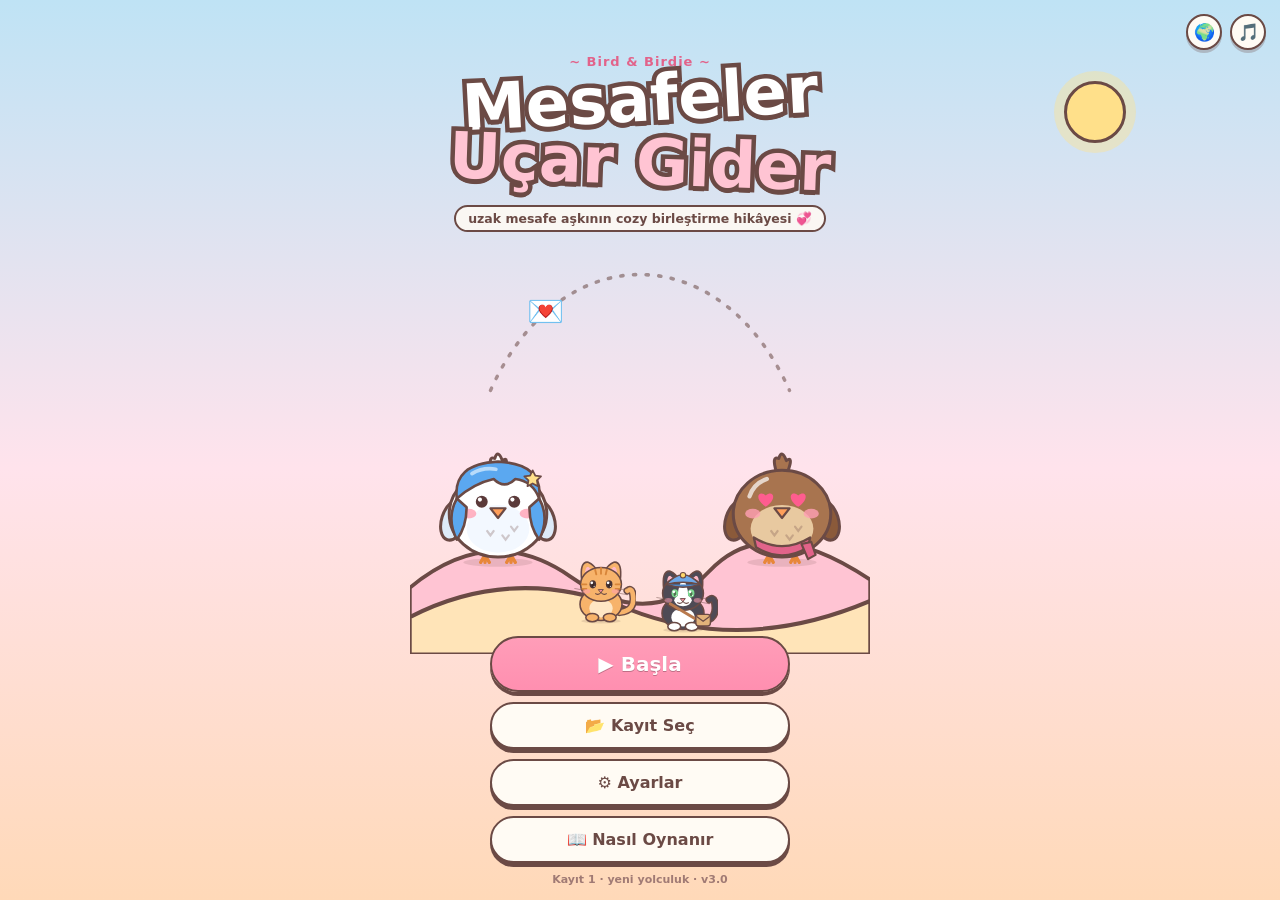
==== commit 3d196a3a: "v9: kaynak parçalar ve derlenmiş index.html" ====
--- a/index.html
+++ b/index.html
@@ -514,6 +514,37 @@
   .colR .jbar{position:static;background:none;backdrop-filter:none;margin:0 auto;width:var(--bw);max-width:100%}
   .colR .nestRow{width:var(--bw);max-width:100%;margin:0 auto}
 }
+
+/* v9: çoklu sipariş, yuva süsleri, albüm */
+.orow{display:flex;align-items:center;gap:6px;padding:4px 5px;border-radius:14px;margin-top:4px;background:#FFF8FB;border:2px solid #FFD6E3;position:relative}
+.orow.d0{border-color:#CFEFDD;background:#F5FFF9}.orow.d2{border-color:#FFD99A;background:#FFFAEE}
+.orow.done{opacity:.75;background:#EEFFF4}.orow.swap{animation:slideIn .45s}
+.orow .reqs{flex:1;display:flex;flex-wrap:wrap;gap:5px;min-width:0}
+.odif{font-size:9px;font-weight:900;color:#E3A21A;width:22px;text-align:center;line-height:1}
+.orow.d0 .odif{color:#4FBF8B}
+.orew{font-size:10px;font-weight:900;line-height:1.15;text-align:right;color:var(--pinkd);white-space:nowrap}
+.orow{padding:3px 5px;margin-top:3px;min-height:44px}
+.orow .req{flex:0 0 auto;padding:2px 8px 2px 3px;gap:5px;border-width:2px}
+.orow .req .rt b{display:none}.orow .req .rt span{font-size:13px}
+.orow .mini{width:34px;height:34px}
+.orow .reqs{gap:5px;flex-wrap:nowrap}
+.orow .req{min-width:0}
+@media(min-width:900px){.orow .req .rt b{display:block}}
+#stLives{display:none!important}
+.nest .nb1{fill:var(--nst1,#D9A06C)}.nest .nb2{fill:var(--nst2,#E8B98A)}.nest .nb3{stroke:var(--nst3,#B97A4E)}
+.nd{position:absolute;font-size:24px;line-height:1;pointer-events:none;filter:drop-shadow(0 2px 2px rgba(0,0,0,.2))}
+.nd-t{top:-10px;left:50%;margin-left:-12px}.nd-l{left:-8px;bottom:14px}.nd-r{right:-8px;bottom:14px}
+.nsw{width:46px;height:30px;border-radius:50%;background:var(--a);border:2.5px solid var(--ink);box-shadow:inset 0 -9px 0 var(--b),0 3px 0 var(--c)}
+.jb.jsell{background:#FFF3C9}
+.albbar{height:12px;border:2.5px solid var(--ink);border-radius:99px;background:#fff;overflow:hidden;margin:2px 0 8px}
+.albbar i{display:block;height:100%;background:linear-gradient(90deg,#FFB6CF,#FF7FA5)}
+.albrow{padding:6px 4px;border-bottom:1.5px dashed #FFD6E3}
+.albh{display:flex;align-items:center;gap:8px;font-size:13px}.albh b{flex:1}.albh span{font-weight:900;color:var(--pinkd)}
+.albs{display:flex;gap:5px;margin:5px 0 2px}
+.alb{flex:1;aspect-ratio:1;max-width:46px;border:2px solid var(--ink);border-radius:12px;display:grid;place-items:center;background:#f4eef0;font-size:16px;overflow:hidden}
+.alb.on{background:radial-gradient(circle at 30% 25%,#fff,var(--t1) 55%,var(--t2))}.alb svg{width:84%;height:84%}
+.albcat svg{width:100%;height:100%}
+.albr{color:var(--ink2);font-weight:900;font-size:10.5px}
 </style>
 </head>
 <body data-theme="pink">
@@ -548,9 +579,7 @@
   <section class="row">
     <div class="panel order" id="orderCard">
       <div class="o-head"><span id="orderTitle">📦 Birdie'nin Siparişi</span><em id="orderReward"></em></div>
-      <p class="o-say" id="orderSay"></p>
-      <div class="rush" id="rush"><i></i><span></span></div>
-      <div class="reqs" id="reqs"></div>
+      <div id="ords"></div>
     </div>
     <div class="feed idle" id="feed" aria-label="Canlı görüntülü arama">
       <svg class="scene" viewBox="0 0 104 132" preserveAspectRatio="xMidYMid slice" aria-hidden="true">
@@ -589,7 +618,7 @@
     <button class="nest" id="nest" aria-label="Yuva">
       <svg class="ns" viewBox="0 0 140 110" aria-hidden="true">
         <ellipse cx="70" cy="101" rx="52" ry="7" fill="rgba(107,74,69,.18)"/>
-        <ellipse cx="70" cy="72" rx="56" ry="28" fill="#D9A06C" stroke="#6B4A45" stroke-width="3"/>
+        <ellipse class="nb1" cx="70" cy="72" rx="56" ry="28" fill="#D9A06C" stroke="#6B4A45" stroke-width="3"/>
         <g class="nchick" stroke="#6B4A45" stroke-width="3" stroke-linejoin="round">
           <ellipse cx="70" cy="52" rx="27" ry="25" fill="#FFE08A"/>
           <path d="M64 29q-4-13 2-11 1-8 5 2 6-4 1 9z" fill="#FFE08A"/>
@@ -598,14 +627,15 @@
           <path d="M66 57h8l-4 5z" fill="#FF9F5A" stroke-width="2"/>
           <ellipse cx="53" cy="59" rx="4.5" ry="3" fill="#FFA9B8" stroke="none"/><ellipse cx="87" cy="59" rx="4.5" ry="3" fill="#FFA9B8" stroke="none"/>
         </g>
-        <path d="M14 74Q14 102 70 102Q126 102 126 74Q98 88 70 88Q42 88 14 74Z" fill="#E8B98A" stroke="#6B4A45" stroke-width="3" stroke-linejoin="round"/>
-        <path d="M30 90l8 7M52 96l5 7M82 96l-4 7M106 90l-8 7" stroke="#B97A4E" stroke-width="3" stroke-linecap="round"/>
+        <path class="nb2" d="M14 74Q14 102 70 102Q126 102 126 74Q98 88 70 88Q42 88 14 74Z" fill="#E8B98A" stroke="#6B4A45" stroke-width="3" stroke-linejoin="round"/>
+        <path class="nb3" d="M30 90l8 7M52 96l5 7M82 96l-4 7M106 90l-8 7" stroke="#B97A4E" stroke-width="3" stroke-linecap="round"/>
         <path transform="translate(116 36) scale(1.1)" d="M0 6C-12 -2 -7 -11 0 -5C7 -11 12 -2 0 6Z" fill="#FF8FB0" stroke="#6B4A45" stroke-width="2"/>
       </svg>
+      <span class="nd nd-t" id="ndT"></span><span class="nd nd-l" id="ndL"></span><span class="nd nd-r" id="ndR"></span>
       <span class="nlabel" id="nestLabel">Yuva · ✉️ üret</span>
     </button>
     <div class="panel energy">
-      <div class="e-top"><span data-en="🌻 Moves">🌻 Hamle</span> <b id="eNum">20</b><small id="eMax">/20</small></div>
+      <div class="e-top"><span data-en="🌻 Energy">🌻 Enerji</span> <b id="eNum">20</b><small id="eMax">/20</small></div>
       <div class="ebar"><i id="eFill"></i></div>
       <div class="e-note" id="eNote"></div>
     </div>
@@ -767,7 +797,7 @@
       <div class="mrow"><div style="width:100%"><span data-en="Music volume">Müzik sesi</span><input type="range" id="rgMus" min="0" max="100"><div class="chips" id="trackChips"></div></div></div>
       <div class="mrow"><div style="width:100%"><span data-en="🌍 Language">🌍 Dil</span><div class="chips" id="langChips"></div></div></div>
       <div class="mrow"><div style="width:100%"><span data-en="🐦 Names">🐦 İsimler</span><small data-en="You / your partner">Sen / sevgilin</small><input type="text" id="inMe" maxlength="12" style="margin-top:5px"><input type="text" id="inYou" maxlength="12" style="margin-top:5px"></div></div>
-      <div class="mrow"><div><span data-en="♾️ Unlimited Moves">♾️ Sınırsız Hamle</span><small data-en="Test mode">Test modu</small></div><label class="sw"><input type="checkbox" id="swUnl"><span></span></label></div>
+      <div class="mrow"><div><span data-en="♾️ Unlimited Energy">♾️ Sınırsız Enerji</span><small data-en="Test mode">Test modu</small></div><label class="sw"><input type="checkbox" id="swUnl"><span></span></label></div>
     </div>
     <div class="mbtns">
       <button class="btn sm" id="btnSave2" data-en="💾 Save Game">💾 Oyunu Kaydet</button>
@@ -801,7 +831,7 @@
 <div class="modal" id="mShop">
   <div class="mcard wide">
     <div class="mhead"><h2 data-en="🛍️ Shop">🛍️ Dükkan</h2><button class="x" data-close="mShop">✕</button></div>
-    <div style="text-align:right;font-weight:900;margin:-2px 2px 4px">🪙 <b id="shopCoins">0</b> &nbsp; ❤ <b id="shopHearts">0</b> &nbsp; 🐥 <b id="shopLives">3</b></div>
+    <div style="text-align:right;font-weight:900;margin:-2px 2px 4px">🪙 <b id="shopCoins">0</b> &nbsp; ❤ <b id="shopHearts">0</b> </div>
     <div class="tabs" id="shopTabs"></div>
     <div class="mbody" id="shopBody"></div>
   </div>
@@ -849,13 +879,13 @@
 const CELLS=25,KM_TOTAL=940,KEY0='pofuduk-kuslar-v2',SLOTKEY='pk-active-slot',KEY1='pofuduk-kuslar-mesafe-ask-v1';
 const MAXL={a:6,c:6};
 const BAL={
-  energyBase:20,energyPerBlanket:4,energyPerCat:1,energyOverfill:20,
-  regenMs:8000,regenPerPost:.10,regenPerCat:.02,
+  energyBase:50,energyPerBlanket:4,energyPerCat:1,energyOverfill:20,
+  regenMs:50000,regenPerPost:.10,regenPerCat:.02,
   kitMs:45000,kitMax:3,kitPerCat:.05,
-  unlockCost:5,orderEnergy:1,orderHearts:2,
+  unlockCost:5,orderEnergy:2,orderHearts:2,
   rushMs:100000,rushEvery:4,rushMult:2,
   boxChance:.10,boxMinLevel:3,
-  buyEnergyCost:30,buyEnergyAmt:5,lifeMax:3,lifeMs:86400000,adMs:30000,lifeCost:90,adCoinCd:900000,adCoins:25,
+  buyEnergyCost:30,buyEnergyAmt:8,lifeMax:3,lifeMs:86400000,adMs:30000,lifeCost:90,adCoinCd:900000,adCoins:25,
   stageAt:[800,600,400,200],
   beatHearts:[0,15,20,25,30,35,40,50],beatEnergy:5,
   nestL2:.12
@@ -866,6 +896,26 @@
 const HATS={beanie:0,none:0,flower:100,bow:120,catears:160,crown:400,cap:140,sailor:180,chef:220};
 const ACCS={none:0,glasses:110,phones:150,star:130,pin:90,bow:260,halo:420,sparkle:600};
 const BOARDS={wood:0,candy:300,night:350,mint:300,marble:450,sunset:400,sakura:600,forest:500,galaxy:750,gold:950};
+/* yuva dekorasyonu: skin = {renk, ad, fiyat}; decor = {slot l/r/t, emoji, fiyat, kaynak} */
+const NEST_SKINS={
+  twig:{n:['Dal Yuva','Twig Nest'],c:['#C99560','#E8C28A','#9A6B3B'],cost:0},
+  moss:{n:['Yosun Yuva','Moss Nest'],c:['#7BB27A','#B7E0A8','#4F8A53'],cost:120},
+  rose:{n:['Gül Yuva','Rose Nest'],c:['#F28BA8','#FFC6D6','#C65577'],cost:180},
+  cloud:{n:['Bulut Yuva','Cloud Nest'],c:['#BFD8F5','#F2F8FF','#86A9D6'],cost:240},
+  gold:{n:['Altın Yuva','Golden Nest'],c:['#F2C14E','#FFE9A0','#C08A1E'],cost:400},
+  night:{n:['Gece Yuvası','Night Nest'],c:['#6C6BB5','#A9A8E8','#40407F'],cost:0,album:'night'}
+};
+const NEST_DECOR={
+  lamp:{slot:'t',e:'🏮',n:['Fener','Lantern'],cost:90},
+  star:{slot:'t',e:'⭐',n:['Yıldız','Star'],cost:140},
+  bunt:{slot:'t',e:'🎏',n:['Bayrak','Bunting'],cost:0,album:'flower'},
+  plant:{slot:'l',e:'🪴',n:['Saksı','Plant'],cost:70},
+  mail:{slot:'l',e:'📮',n:['Posta Kutusu','Mailbox'],cost:110},
+  tent:{slot:'l',e:'⛺',n:['Çadır','Tent'],cost:0,album:'camp'},
+  cake:{slot:'r',e:'🧁',n:['Kek','Cupcake'],cost:80},
+  heart:{slot:'r',e:'💝',n:['Kalp Hediye','Gift Heart'],cost:130},
+  tea:{slot:'r',e:'🫖',n:['Çaydanlık','Teapot'],cost:0,album:'kitchen'}
+};
 const JOKERS={hammer:{intro:6,cost:40,ico:'🔨'},magnet:{intro:14,cost:55,ico:'🧲'},star:{intro:24,cost:70,ico:'✨'}};
 const THEMES={pink:0,autumn:60,snow:60};
 const ROUTE_TR=['İstanbul','Bolu','Ankara','Kapadokya','Toroslar','Çukurova','Tarsus','Adana'];
@@ -893,7 +943,7 @@
 function stageOf(km){let s=0;BAL.stageAt.forEach(x=>{if(km<=x)s++});if(km<=0)s=5;return s}
 const chOf=n=>Math.min(7,((n-1)/10)|0);
 const curChap=()=>state&&state.saga?chOf(state.lv?state.lv.n:state.saga.n):0;
-const energyMax=()=>Math.max(1,(state.lv?state.lv.maxMoves:BAL.energyBase));
+const energyMax=()=>BAL.energyBase+state.up.blanket*BAL.energyPerBlanket+state.maxC*BAL.energyPerCat;
 const regenMs=()=>Math.round(BAL.regenMs*(1-BAL.regenPerPost*state.up.post)*(1-BAL.regenPerCat*state.maxC));
 const kitMs=()=>Math.round(BAL.kitMs*(1-BAL.kitPerCat*state.maxC));
 
@@ -905,7 +955,7 @@
   board[4]={t:'a',l:2,k:true};board[20]={t:'a',l:2,k:true};board[24]={t:'a',l:3,k:true};board[0]={t:'c',l:1,k:true};
   return{v:4,saga:null,lv:null,coins:0,lives:{n:3,t:Date.now()},jk:{hammer:0,magnet:0,star:0},jg:{},dsc:{},mini:{tokens:0,day:''},weekly:{w:0,done:false},adT:0,lvs:{},board,km:KM_TOTAL,hearts:0,energy:BAL.energyBase,energyT:Date.now(),kit:{n:2,t:Date.now()},
     maxA:1,maxC:0,
-    order:{reqs:[{t:'a',l:2,need:1,got:0}],done:false,say:0,rush:0},orderN:0,
+    orders:null,orderN:0,nest:{skin:'twig',skins:['twig'],decor:{l:'',r:'',t:''},owned:[]},albumClaimed:{},
     story:{intro:false,beat:0},trip:1,letters:[],notes:[],
     up:{blanket:0,post:0,nest:0},
     cos:{hat:'beanie',hats:['beanie','none'],theme:'pink',themes:['pink'],acc:'none',accs:['none'],board:'wood',boards:['wood']},
@@ -938,9 +988,15 @@
   const num=(k,lo,hi)=>{s[k]=Number.isFinite(s[k])?clamp(s[k],lo,hi):d[k]};
   num('km',0,KM_TOTAL);num('hearts',0,1e7);num('energy',0,300);num('energyT',0,9e15);num('maxA',1,6);num('maxC',0,6);num('orderN',0,1e6);num('trip',1,999);
   s.kit=Object.assign(d.kit,s.kit||{});s.kit.n=clamp(s.kit.n|0,0,9);if(!Number.isFinite(s.kit.t))s.kit.t=Date.now();
-  const o=s.order;
-  s.order=(o&&Array.isArray(o.reqs)&&o.reqs.length&&o.reqs.every(r=>r&&(r.t==='a'||r.t==='c')&&r.l>=1&&r.l<=6&&r.need>=1))
-    ?{reqs:o.reqs.map(r=>{const q={t:r.t,l:r.l|0,need:r.need|0,got:Math.min(r.got|0,r.need|0)};if(r.t==='a'&&r.s&&SETS[r.s]&&r.s!=='post'&&SETS[r.s].it)q.s=r.s;return q}),done:!!o.done,say:o.say|0,rush:Number(o.rush)||0}:null;
+  const okReq=r=>r&&(r.t==='a'||r.t==='c')&&r.l>=1&&r.l<=6&&r.need>=1;
+  const sanO=o=>(o&&Array.isArray(o.reqs)&&o.reqs.length&&o.reqs.length<=3&&o.reqs.every(okReq))
+    ?{reqs:o.reqs.map(r=>{const q={t:r.t,l:r.l|0,need:r.need|0,got:Math.min(r.got|0,r.need|0)};if(r.t==='a'&&r.s&&SETS[r.s]&&r.s!=='post'&&SETS[r.s].it)q.s=r.s;return q}),done:!!o.done,say:o.say|0,d:clamp(o.d|0,0,2)}:null;
+  s.orders=Array.isArray(s.orders)&&s.orders.length===3&&s.orders.every(x=>sanO(x))?s.orders.map(sanO):null;
+  const nn=s.nest||{};const NSK=Object.keys(NEST_SKINS),NDC=Object.keys(NEST_DECOR);
+  s.nest={skin:NSK.includes(nn.skin)?nn.skin:'twig',skins:(Array.isArray(nn.skins)?nn.skins:[]).filter(x=>NSK.includes(x)),decor:{l:'',r:'',t:''},owned:(Array.isArray(nn.owned)?nn.owned:[]).filter(x=>NDC.includes(x))};
+  if(!s.nest.skins.includes('twig'))s.nest.skins.unshift('twig');
+  ['l','r','t'].forEach(k=>{const v=nn.decor&&nn.decor[k];s.nest.decor[k]=(NDC.includes(v)&&s.nest.owned.includes(v)&&NEST_DECOR[v].slot===k)?v:''});
+  const ac=s.albumClaimed;s.albumClaimed={};if(ac&&typeof ac==='object')Object.keys(ac).forEach(k=>{if(/^[a-z]{2,12}$/.test(k)&&ac[k])s.albumClaimed[k]=true});
   s.story=Object.assign(d.story,s.story||{});s.story.beat=clamp(s.story.beat|0,0,4);
   s.letters=Array.isArray(s.letters)?s.letters.filter(x=>typeof x==='string').slice(0,40):[];
   s.notes=Array.isArray(s.notes)?s.notes.slice(0,30):[];
@@ -1655,7 +1711,6 @@
 
 /* ---------- enerji / kedi sepeti ---------- */
 function tickEnergy(){
-  state.energyT=Date.now();return;
   const now=Date.now(),max=energyMax();
   if(state.energy>=max){state.energyT=now;return}
   const ms=regenMs(),d=Math.floor((now-state.energyT)/ms);
@@ -1674,8 +1729,8 @@
   let note;
   if(unl)note=T('Sınırsız (test modu) ♾️','Unlimited (test mode) ♾️');
   else if(!state.lv||state.lv.done)note=T('Bir seviye başlat 🗺️','Start a level 🗺️');
-  else if(state.energy<=0)note=T('Hamle bitti! Siparişle hamle kazan 📦','Out of moves! Orders give moves 📦');
-  else note=T('Yuvaya her dokunuş 1 hamle','Each nest tap costs 1 move');
+  else if(state.energy<=0)note=T('Enerji bitti! Siparişler enerji kazandırır 📦','Out of energy! Orders give energy 📦');
+  else note=T('Yuvaya her dokunuş 1 enerji · zamanla yenilenir','1 energy per nest tap · refills over time');
   $('#eNote').textContent=note;
 }
 function renderKit(){
@@ -1699,7 +1754,7 @@
   ensureAudio();
   const unl=state.settings.unlimited,nest=$('#nest');
   if(!lvActive()){sfx('err');toast(T('Önce haritadan bir seviye seç 🗺️','Pick a level on the map first 🗺️'));bounceEl(nest);return}
-  if(!unl&&state.energy<=0){sfx('err');toast(T('Hamle bitti! Sipariş teslim ederek ya da ❤ ile hamle kazan','Out of moves! Deliver orders or buy moves with ❤'));bounceEl(nest);afterAction();return}
+  if(!unl&&state.energy<=0){sfx('err');toast(T('Enerji bitti! Sipariş teslim et, bekle ya da altınla enerji al','Out of energy! Deliver orders, wait, or buy energy with coins'));bounceEl(nest);afterAction();return}
   if(!emptyCells().length){sfx('err');toast(T('Tahta dolu! Biraz birleştir 🧺','Board is full! Merge a few items 🧺'));bounceEl(nest);afterAction();return}
   if(!unl)state.energy--;
   const l=Math.random()<BAL.nestL2*state.up.nest?2:1;
@@ -1738,14 +1793,14 @@
 function discover(t,l,sk){
   if(t==='a'&&sk&&sk!=='post'&&SETS[sk]&&SETS[sk].it){
     if(l>(state.dsc[sk]||0)){
-      state.dsc[sk]=l;const b=l;state.hearts+=b;renderCollection();
+      state.dsc[sk]=l;const b=l;state.hearts+=b;renderCollection();albumTick();
       toast(T('Yeni eşya: ','New item: ')+itemName('a',l,sk)+'! +'+b+'❤');sfx('levelup');
     }
   }else if(t==='a'&&l>state.maxA){
-    state.maxA=l;const b=l*2;state.hearts+=b;renderCollection();
+    state.maxA=l;const b=l*2;state.hearts+=b;renderCollection();albumTick();
     toast(T('Yeni eşya: ','New item: ')+itemName('a',l)+'! +'+b+'❤');sfx('levelup');checkAch();
   }else if(t==='c'&&l>state.maxC){
-    state.maxC=l;const b=l*4;state.hearts+=b;sfx('levelup');showCatCard(l,b);checkAch();
+    state.maxC=l;const b=l*4;state.hearts+=b;albumTick();sfx('levelup');showCatCard(l,b);checkAch();
   }
 }
 function merge(from,to){
@@ -1828,8 +1883,7 @@
 /* hedefe ihtiyaç duyulan zincirler: açık sipariş + hedef eşya */
 function wantedSets(){
   const w=[];
-  const o=state.order;
-  if(o&&!o.done)o.reqs.forEach(r=>{if(r.got<r.need){const k=r.t==='c'?'cat':(r.s||'post');if(!w.includes(k))w.push(k)}});
+  (state.orders||[]).forEach(o=>{if(o&&!o.done)o.reqs.forEach(r=>{if(r.got<r.need){const k=r.t==='c'?'cat':(r.s||'post');if(!w.includes(k))w.push(k)}})});
   const L=state.lv;
   if(L&&!L.done)L.goals.forEach(g=>{
     if(g.k==='mkA'&&goalHave(g)<g.need){const k=g.s||'post';if(!w.includes(k))w.push(k)}
@@ -1856,55 +1910,52 @@
   if(k==='cat')return{t:'c',l:1,k:false};
   return (k==='post'||!SETS[k]||!SETS[k].it)?{t:'a',l,k:false}:{t:'a',s:k,l,k:false};
 }
-function makeOrder(rush){
+function makeOrder(d){
+  d=d==null?1:d;
   const m=state.lv?state.lv.mech:null,lo=m?m.oLo:2,hi=m?m.oHi:3;
-  const count=(m&&m.multi&&Math.random()<m.multi)?2:1,reqs=[],used=new Set();
-  const sets=lvSets();
-  for(let n=0,tr=0;n<count&&tr<40;tr++){
+  const sets=lvSets(),reqs=[],used=new Set(),cnt=(d===2&&(!state.lv||state.lv.n>=4))?2:1;
+  for(let n=0,tr=0;n<cnt&&tr<60;tr++){
     const k=rnd(sets);
-    if(k==='cat'){
-      const l=rint(2,Math.min(4,Math.max(2,hi)));const key='c'+l;if(used.has(key))continue;used.add(key);
-      reqs.push({t:'c',l,need:1,got:0});n++;continue;
-    }
-    const l=rint(lo,hi),key=k+l;if(used.has(key))continue;used.add(key);
-    const need=(l===1)?rint(2,3):((l===2&&Math.random()<.3)?2:1);
+    let l=d===0?Math.max(1,lo-1+(Math.random()<.5?0:1)):d===1?rint(lo,hi):rint(Math.max(lo,hi-1),Math.min(6,hi+(hi<5?1:0)));
+    if(k==='cat'){l=clamp(l,2,4);const key='c'+l;if(used.has(key))continue;used.add(key);reqs.push({t:'c',l,need:1,got:0});n++;continue}
+    const key=k+l;if(used.has(key))continue;used.add(key);
+    const need=(l===1)?rint(2,3):((l===2&&d<2&&Math.random()<.5)?2:1);
     const q={t:'a',l,need,got:0};if(k!=='post'&&SETS[k]&&SETS[k].it)q.s=k;
     reqs.push(q);n++;
   }
   if(!reqs.length)reqs.push({t:'a',l:2,need:1,got:0});
-  const isRush=!!(rush||(m&&m.rush));
-  return{reqs,done:false,say:Math.floor(Math.random()*SAYS.length),rush:isRush?Date.now()+(m&&m.rushMs?m.rushMs:BAL.rushMs):0};
-}
-const reqEl=i=>$('#reqs').children[i];
+  return{reqs,done:false,say:0,d};
+}
+function ensureOrders(){
+  if(!state.orders||state.orders.length!==3)state.orders=[makeOrder(0),makeOrder(1),makeOrder(2)];
+}
 const reqIcon=r=>'<div class="mini t'+r.l+'">'+itemIcon(r.t,r.l,r.s)+'</div>';
 function orderReward(o){
   let h=0;o.reqs.forEach(r=>{const left=r.need-r.got;h+=HV[r.t][r.l]*left});
-  const m=o.rush?BAL.rushMult:1;return{km:0,h:h*m};
-}
-function renderOrder(animate){
-  const o=state.order,card=$('#orderCard');
-  $('#orderTitle').textContent=T('📦 Sipariş: ','📦 Order from ')+YOU();
-  $('#reqs').innerHTML=o.reqs.map((r,i)=>'<div class="req'+(r.got>=r.need?' ok':'')+'" data-r="'+i+'">'+reqIcon(r)+'<div class="rt"><b>'+itemName(r.t,r.l,r.s)+'</b><span>'+r.got+'/'+r.need+'</span></div></div>').join('');
+  return{h:h+BAL.orderHearts*(o.d+1),e:BAL.orderEnergy+o.d+state.up.post,c:[1,2,4][o.d]};
+}
+const reqEl=(oi,ri)=>$('#ords').querySelector('.req[data-o="'+oi+'"][data-r="'+ri+'"]');
+function orderRowHTML(o,i){
   const rw=orderReward(o);
-  $('#orderReward').textContent=o.done?T('Gönderildi 🎁','Sent 🎁'):(o.rush?'⚡ ':'')+'+'+rw.h+' ❤ · +'+(BAL.orderEnergy+state.up.post)+' 🌻';
-  $('#orderSay').textContent=o.done?T('Çok teşekkür ederim! 💕','Thank you so much! 💕'):(o.rush?T('Acil kargo! Süre dolmadan yetiştir ⚡','Rush parcel! Deliver before time runs out ⚡'):'“'+SAYS[o.say%SAYS.length]()+'”');
-  card.classList.toggle('done',!!o.done);card.classList.toggle('rushing',!!o.rush&&!o.done);
-  if(animate){card.classList.remove('swap');void card.offsetWidth;card.classList.add('swap')}
-  updateWant();tickRush();
-}
-function tickRush(){
-  const o=state.order,box=$('#rush');
-  if(!o||!o.rush||o.done){box.classList.remove('on');return}
-  const left=o.rush-Date.now();
-  if(left<=0){
-    toast(T('Kargo gecikti 🥺 Yeni sipariş geldi','The parcel was late 🥺 A new order arrived'));
-    state.order=makeOrder(false);renderOrder(true);saveSoon();return;
-  }
-  box.classList.add('on');box.firstChild.style.width=Math.min(100,left/(state.lv&&state.lv.mech.rushMs||BAL.rushMs)*100)+'%';box.lastChild.textContent='⚡ '+Math.ceil(left/1000)+T(' sn',' s');
-}
+  return '<div class="orow d'+o.d+(o.done?' done':'')+'" data-o="'+i+'"><div class="odif">'+'★'.repeat(o.d+1)+'</div><div class="reqs">'+
+    o.reqs.map((r,j)=>'<div class="req'+(r.got>=r.need?' ok':'')+'" data-o="'+i+'" data-r="'+j+'">'+reqIcon(r)+'<div class="rt"><b>'+itemName(r.t,r.l,r.s)+'</b><span>'+r.got+'/'+r.need+'</span></div></div>').join('')+
+    '</div><div class="orew">'+(o.done?'✔':'+'+rw.h+'❤<br>+'+rw.e+'🌻<br>+'+rw.c+'🪙')+'</div></div>';
+}
+function renderOrder(swapIdx){
+  ensureOrders();
+  $('#orderTitle').textContent=T('📦 Siparişler · ','📦 Orders · ')+YOU();
+  $('#orderReward').textContent=state.orders.filter(o=>o.done).length+'/3';
+  $('#ords').innerHTML=state.orders.map(orderRowHTML).join('');
+  if(typeof swapIdx==='number'){const e=$('#ords').children[swapIdx];if(e){e.classList.add('swap')}}
+  updateWant();
+}
+function tickRush(){}
 function updateWant(){
   const c=sel!=null?state.board[sel]:null;
-  [...$('#reqs').children].forEach((el,i)=>{const r=state.order.reqs[i];el.classList.toggle('want',!!(c&&r&&r.t===c.t&&r.l===c.l&&(r.s||'')===(c.s||'')&&r.got<r.need&&!state.order.done))});
+  [...$('#ords').querySelectorAll('.req')].forEach(el=>{
+    const o=state.orders[+el.dataset.o],r=o&&o.reqs[+el.dataset.r];
+    el.classList.toggle('want',!!(c&&r&&!o.done&&r.t===c.t&&r.l===c.l&&(r.s||'')===(c.s||'')&&r.got<r.need));
+  });
 }
 function fly(rect,toEl,c){
   const to=toEl.getBoundingClientRect(),g=document.createElement('div');
@@ -1915,40 +1966,45 @@
   const a=g.animate([{transform:'translate(0,0) scale(1)',opacity:1},{transform:'translate('+dx*.5+'px,'+(dy*.5-30)+'px) scale(1.1)',opacity:1,offset:.45},{transform:'translate('+dx+'px,'+dy+'px) scale(.3)',opacity:.2}],{duration:520,easing:'ease-in-out'});
   a.onfinish=()=>g.remove();setTimeout(()=>g.remove(),900);
 }
-function deliver(idx,ri){
-  const o=state.order,c=state.board[idx],req=o.reqs[ri];
-  if(!c||c.k||c.z||c.g||c.t==='x'||c.t==='r'||c.t==='m'||c.t==='w'||!req||o.done||!lvActive())return false;
-  const chip=reqEl(ri);
+function findReq(c,oi){
+  if(!c)return null;
+  const rng=oi==null?[0,1,2]:[oi];
+  for(const i of rng){const o=state.orders[i];if(!o||o.done)continue;const j=o.reqs.findIndex(r=>r.t===c.t&&r.l===c.l&&(r.s||'')===(c.s||'')&&r.got<r.need);if(j>=0)return{oi:i,ri:j}}
+  return null;
+}
+function deliver(idx,oi,ri){
+  const o=state.orders[oi],c=state.board[idx],req=o&&o.reqs[ri];
+  if(!c||c.k||c.z||c.g||c.t==='x'||c.t==='r'||c.t==='m'||c.t==='w'||!req||o.done||!state.saga)return false;
+  const chip=reqEl(oi,ri);
   if(req.t!==c.t||req.l!==c.l||(req.s||'')!==(c.s||'')){sfx('err');toast(T('Şunu istiyor: ','Wants: ')+itemName(req.t,req.l,req.s));bounceEl(chip);return false}
   if(req.got>=req.need){sfx('err');toast(T('Bu istek zaten tamam ✔️','This one is already done ✔️'));bounceEl(chip);return false}
   const rect=cellEls[idx].getBoundingClientRect(),cc=elCenter(chip);
   fly(rect,chip,c);
   req.got++;state.board[idx]=null;sel=null;
-  const mult=o.rush?BAL.rushMult:1;
-  const hh=HV[c.t][c.l]*mult;
+  const hh=HV[c.t][c.l];
   state.hearts+=hh;state.stats.items++;ev('item');
-  setTimeout(()=>{
-    floatText('+'+hh+' ❤',cc.x,cc.y+22);burst(cc.x,cc.y,6,10);
-  },430);
+  setTimeout(()=>{floatText('+'+hh+' ❤',cc.x,cc.y+22);burst(cc.x,cc.y,6,10)},430);
   sfx('deliver');buzz(18);setMood('happy',2000);
   renderBoard();renderHUD();renderOrder();tutAdv('deliver');
   if(o.reqs.every(r=>r.got>=r.need)){
-    o.done=true;state.stats.orders++;state.orderN++;ev('order');lvEv('order');
-    if(o.rush){state.stats.rush++;ev('rush')}
-    const bh=BAL.orderHearts*mult;state.hearts+=bh;state.energy=Math.min(energyMax()+BAL.energyOverfill,state.energy+BAL.orderEnergy+state.up.post);
-    setTimeout(()=>{toast(T('Sipariş tamam! 🎁 +','Order complete! 🎁 +')+bh+'❤ +'+(BAL.orderEnergy+state.up.post)+'🌻');sfx('order');setMood('love',2600);burst(innerWidth/2,innerHeight*.3,10,16);renderHUD();$('#orderCard').classList.add('done');$('#orderReward').textContent=T('Gönderildi 🎁','Sent 🎁');$('#rush').classList.remove('on')},600);
+    const rw=orderReward(Object.assign({},o,{reqs:o.reqs.map(r=>Object.assign({},r,{got:0}))}));
+    o.done=true;state.stats.orders++;state.orderN++;ev('order');lvEv('order');if(o.d===2){state.stats.rush++;ev('rush')}
+    const bh=BAL.orderHearts*(o.d+1);state.hearts+=bh;
+    const en=BAL.orderEnergy+o.d+state.up.post;state.energy=Math.min(energyMax()+BAL.energyOverfill,state.energy+en);
+    addCoins([1,2,4][o.d]);
+    albumTick();
+    setTimeout(()=>{toast(T('Sipariş tamam! 🎁 +','Order complete! 🎁 +')+bh+'❤ +'+en+'🌻 +'+[1,2,4][o.d]+'🪙');sfx('order');setMood('love',2600);burst(innerWidth/2,innerHeight*.3,10,16);renderHUD();renderOrder()},350);
     setTimeout(()=>{
-      if(state.lv&&state.lv.done)return;
-      state.order=makeOrder(false);renderOrder(true);if(state.order.rush){sfx('order');toast(T('⚡ Aceleli kargo! Süre işliyor','⚡ Rush parcel! The clock is ticking'))}
-      saveSoon();
-    },1000);
+      if(state.orders[oi]!==o)return;
+      state.orders[oi]=makeOrder(o.d);renderOrder(oi);saveSoon();
+    },1100);
   }
   afterAction();saveSoon();return true;
 }
 $('#orderCard').addEventListener('click',e=>{
   const r=e.target.closest('.req');if(!r)return;
   if(sel==null){toast(T('Önce tahtadan bir eşya seç 👆','Pick an item on the board first 👆'));return}
-  deliver(sel,+r.dataset.r);
+  deliver(sel,+r.dataset.o,+r.dataset.r);
 });
 
 /* ---------- sürükle & bırak ---------- */
@@ -1993,11 +2049,11 @@
     const to=+cellE.dataset.i;
     if(to===d.i){renderBoard();return}
     act(d.i,to);
-  }else if(reqE){deliver(d.i,+reqE.dataset.r)}
+  }else if(reqE){deliver(d.i,+reqE.dataset.o,+reqE.dataset.r)}
   else if(ordE){
     const c=state.board[d.i];
-    const ri=state.order.reqs.findIndex(r=>c&&r.t===c.t&&r.l===c.l&&r.got<r.need);
-    if(ri>=0)deliver(d.i,ri);else{sfx('err');toast(T(YOU()+' bunu istemedi 🥺',YOU()+' didn’t ask for that 🥺'));bounceEl(ordE)}
+    const rowE=el.closest('.orow'),f=findReq(c,rowE?+rowE.dataset.o:null)||findReq(c,null);
+    if(f)deliver(d.i,f.oi,f.ri);else{sfx('err');toast(T(YOU()+' bunu istemedi 🥺',YOU()+' didn’t ask for that 🥺'));bounceEl(ordE)}
   }else renderBoard();
 }
 addEventListener('pointerup',e=>endDrag(e,false));
@@ -2141,14 +2197,14 @@
 ];
 const REGION_TITLE=[['İstanbul · Boğaz','Istanbul · Bosphorus'],['Bolu · Çam Ormanı','Bolu · Pine Forest'],['Ankara · Bozkır','Ankara · Steppe'],['Kapadokya · Peribacaları','Cappadocia · Fairy Chimneys'],['Toroslar · Karlı Zirveler','Taurus · Snowy Peaks'],['Çukurova · Pamuk Ovası','Cukurova · Cotton Plain'],['Tarsus · Akdeniz Kıyısı','Tarsus · Mediterranean Coast'],['Adana · Kebap & Taşköprü','Adana · Kebab & Stone Bridge']];
 const MECH=[
-  {k:'base',ico:'📦',n:['Sipariş & Hamle','Orders & Moves'],d:['Hedefleri tamamla! Yuvaya her dokunuş 1 hamle harcar; hamlen biterse seviye kaybedilir. Sipariş teslim etmek ekstra hamle kazandırır.','Complete the goals! Every nest tap costs 1 move; run out and the level is lost. Delivering orders earns extra moves.']},
+  {k:'base',ico:'📦',n:['Sipariş & Enerji','Orders & Energy'],d:['Hedefleri tamamla! Yuvaya her dokunuş 1 🌻 enerji harcar; enerji zamanla yenilenir. Tahtan seviyeler arasında korunur. Üç sipariş aynı anda açık: ★ kolay, ★★★ zor ama ödülü büyük!','Complete the goals! Every nest tap costs 1 🌻 energy, which refills over time. Your board carries over between levels. Three orders are open at once: ★ easy, ★★★ hard but worth more!']},
   {k:'rocks',ico:'🪨',n:['Taşlar','Rocks'],d:['Yolu taşlar kapatıyor! Bir taşın yanında birleştirme yapınca taş çatlar ve kırılır.','Rocks block the road! Merge next to a rock to crack and break it.']},
   {k:'wind',ico:'🌬️',n:['Rüzgâr','Wind'],d:['Birkaç hamlede bir rüzgâr eşyalarından birini başka bir yere savurur. Planını esnek tut!','Every few moves the wind blows an item to another spot. Stay flexible!']},
   {k:'balloon',ico:'🎈',n:['Balon Jokeri','Balloon Joker'],d:['Balonu bir eşyanın üstüne bırak: eşya 1 seviye atlar! Büyük birleştirmelerden balon düşebilir.','Drop a balloon on any item to raise it one level! Big merges may drop more.']},
   {k:'ice',ico:'🧊',n:['Buz','Ice'],d:['Buzlu eşyalar kıpırdamaz. Yanında birleştirme yapınca buz çözülür.','Frozen items are stuck. Merge next to them to thaw the ice.']},
-  {k:'rush',ico:'⚡',n:['Aceleli Kargo','Rush Parcels'],d:['Artık tüm siparişlerin süresi var! Süre dolmadan yetiştir, yoksa sipariş değişir.','All orders now have a timer! Deliver before it runs out or the order changes.']},
+  {k:'rush',ico:'⚡',n:['Büyük Siparişler','Big Orders'],d:['Siparişler büyüdü: daha yüksek seviye eşyalar istiyorlar ama ödülleri de büyük. Tahta doluyorsa 💰 Sat ile yer aç!','Orders got bigger: they ask for higher-level items but pay more. If the board fills up, use 💰 Sell to make room!']},
   {k:'wave',ico:'🌊',n:['Dalga','Waves'],d:['Dalgalar zaman zaman bir sırayı yana kaydırır. Eşyaların yer değiştirir!','Waves sometimes slide a whole row sideways. Your items shift around!']},
-  {k:'final',ico:'👑',n:['Büyük Final','Grand Finale'],d:['Bütün engeller bir arada! Taş, rüzgâr, buz, dalga ve aceleli kargo… Sevgiline az kaldı!','Every obstacle together! Rocks, wind, ice, waves and rush parcels… so close to your love!']}
+  {k:'final',ico:'👑',n:['Büyük Final','Grand Finale'],d:['Bütün engeller bir arada! Taş, rüzgâr, buz, yosun ve dalga… Sevgiline az kaldı!','Every obstacle together! Rocks, wind, ice, moss and waves… so close to your love!']}
 ];
 const LVNEED_OLD=[1, 4, 4, 7, 3, 4, 5, 5, 5, 8, 12, 9, 5, 7, 7, 5, 13, 8, 5, 10, 6, 15, 13, 11, 11, 10, 13, 13, 12, 22, 9, 21, 21, 12, 14, 14, 13, 18, 11, 11, 12, 29, 12, 21, 17, 16, 14, 14, 14, 17, 15, 34, 15, 26, 19, 17, 17, 19, 32, 29, 18, 44, 19, 31, 24, 22, 20, 37, 21, 27, 22, 51, 22, 41, 28, 28, 24, 31, 24, 30];
 const LVNEED_PREV=[1, 4, 7, 10, 6, 8, 5, 9, 8, 24, 5, 10, 11, 9, 9, 12, 9, 9, 13, 22, 6, 15, 18, 13, 9, 15, 30, 13, 20, 32, 0, 18, 30, 22, 13, 22, 34, 17, 28, 32, 2, 23, 22, 13, 15, 17, 24, 10, 17, 41, 7, 29, 24, 19, 19, 21, 12, 16, 32, 29, 25, 35, 30, 26, 22, 26, 27, 18, 37, 50, 22, 40, 19, 41, 25, 24, 14, 12, 20, 47];
@@ -2179,8 +2235,7 @@
   if(CAT_IDX.includes(idx)&&n>=5){const t=LTHEMES.cats;return{id:'cats',sets:t.sets.slice(0,ns)}}
   const nonCat=[0,1,2,3,5,6,8,9],k=nonCat.indexOf(idx);
   const pool=REGION_THEMES[routeIdx(ch)];
-  const id=pool[(k+ch)%pool.length],all=LTHEMES[id].sets;
-  const rot=(n*2)%3,sets=[0,1,2].map(i=>all[(i+rot)%3]).slice(0,ns);
+  const id=pool[idx<5?0:1],sets=LTHEMES[id].sets.slice(0,ns);
   return{id,sets};
 }
 
@@ -2265,9 +2320,22 @@
   return b;
 }
 
+/* kalıcı tahta: yeni seviyede mevcut tahtaya engeller ve birkaç başlangıç eşyası eklenir */
+function addObstacles(g){
+  const r=g.rnd,m=g.mech,B=state.board;
+  const free=[];for(let i=0;i<CELLS;i++)if(!B[i])free.push(i);
+  for(let i=free.length-1;i>0;i--){const j=Math.floor(r()*(i+1));[free[i],free[j]]=[free[j],free[i]]}
+  const keepFree=7,room=()=>free.length>keepFree;
+  const cnt=t=>B.filter(c=>c&&c.t===t).length;
+  const mkI=(l,extra)=>{const k=g.sets[Math.floor(r()*g.sets.length)];const o=k==='cat'?{t:'c',l:1,k:false}:(k==='post'||!SETS[k].it?{t:'a',l,k:false}:{t:'a',s:k,l,k:false});return Object.assign(o,extra||{})};
+  for(let i=cnt('r');i<m.rocks&&room();i++)B[free.pop()]={t:'r',l:m.rockHp,k:false};
+  for(let i=B.filter(c=>c&&c.z).length;i<m.ice&&room();i++){const q=mkI(r()<.35?2:1);if(q.t==='c')q.t='a',delete q.s;B[free.pop()]=Object.assign(q,{z:1})}
+  for(let i=cnt('w');i<m.balloons&&room();i++)B[free.pop()]={t:'w',l:1,k:false};
+  for(let i=B.filter(c=>c&&c.g).length;i<m.fog&&room();i++)B[free.pop()]=mkI(1,{g:1});
+  if(g.n%4===0&&!cnt('x')&&room())B[free.pop()]={t:'x',l:1,k:false};
+  for(let i=0;i<g.a0&&room();i++)B[free.pop()]=mkI(1);
+}
 function tryStart(n,opt){
-  tickLives();
-  if(state.lives.n<=0){openLives();return false}
   startLevel(n,opt);return true;
 }
 let introGrants=[];
@@ -2276,10 +2344,20 @@
   const g=genLevel(n),bonus=state.up.blanket*BAL.energyPerBlanket+state.maxC*BAL.energyPerCat;
   state.lv={n,sets:g.sets,theme:g.theme,maxMoves:g.moves+bonus,spawned:0,usedMoves:0,done:false,goals:g.goals.map(x=>x.s?{k:x.k,l:x.l,need:x.need,s:x.s}:{k:x.k,l:x.l,need:x.need}),weekly:!!opt.weekly,
     c:{merge:0,order:0,rock:0,thaw:0,wild:0,mkA:0,mkC:0,moss:0,fog:0},mech:g.mech,par:g.par,startHearts:state.hearts};
-  state.board=buildBoard(g);
-  state.energy=state.lv.maxMoves;state.energyT=Date.now();
-  state.kit.n=g.kits;state.kit.t=Date.now();
-  state.order=makeOrder(false);
+  if(n===1||opt.fresh||!state.board.some(Boolean))state.board=buildBoard(g);
+  else{
+    // tema değişince eski zincirlerin eşyaları otomatik satılır (tahta tıkanmasın)
+    let got=0;
+    state.board.forEach((c,i)=>{if(!c||(c.t!=='a'&&c.t!=='c')||c.k||c.z||c.g)return;const k=c.t==='c'?'cat':(c.s||'post');if(!g.sets.includes(k)){got+=SELL[c.l]||1;state.board[i]=null}});
+    if(got>0){addCoins(got);setTimeout(()=>toast(T('🧹 Eski temanın eşyaları satıldı: +'+got+' 🪙','🧹 Old-theme items sold: +'+got+' 🪙')),600)}
+    addObstacles(g);
+  }
+  if(n===1||opt.fresh){state.energy=energyMax();state.energyT=Date.now()}
+  state.kit.n=Math.max(state.kit.n,g.kits);
+  if(n===1||opt.fresh)state.orders=null;
+  ensureOrders();
+  { const ok=k=>g.sets.includes(k);
+    state.orders=state.orders.map(o=>o.reqs.every(r=>ok(r.t==='c'?'cat':(r.s||'post')))?o:makeOrder(o.d)); }
   state.won=false;
   jMode=null;document.body.classList.remove('jmode');
   introGrants=(opt.retry||opt.silent)?[]:grantJokers(n);
@@ -2406,8 +2484,7 @@
   if((unl||state.energy>0)&&emptyCells().length)return false;
   for(let i=0;i<CELLS;i++)for(let j=i+1;j<CELLS;j++)if(canMerge(B[i],B[j]))return false;
   if(B.some(c=>c&&c.t==='w')&&B.some(isUp))return false;
-  const o=state.order;
-  if(o&&!o.done&&B.some(c=>c&&!c.k&&!c.z&&!c.g&&(c.t==='a'||c.t==='c')&&o.reqs.some(r=>r.t===c.t&&r.l===c.l&&(r.s||'')===(c.s||'')&&r.got<r.need)))return false;
+  if(B.some(c=>c&&!c.k&&!c.z&&!c.g&&(c.t==='a'||c.t==='c')&&findReq(c,null)))return false;
   if(state.kit.n>0&&emptyCells().length&&state.lv.goals.some(g=>g.k==='mkC'&&goalHave(g)<g.need))return false;
   if(B.some(c=>c&&c.k)&&state.hearts>=BAL.unlockCost)return false;
   return true;
@@ -2415,16 +2492,16 @@
 function showFail(){
   if(!lvActive()||mCur)return;
   const noMoves=state.energy<=0&&!state.settings.unlimited;
-  const ls=state.lvs[state.lv.n]||(state.lvs[state.lv.n]={t:0,f:0});ls.f++;
-  trk('level_fail',{n:state.lv.n,noMoves});
+  trk('level_stuck',{n:state.lv.n,noMoves});
   showModal('mLvFail',()=>{
-    $('#lfTitle').textContent=noMoves?T('Hamlen bitti!','Out of moves!'):T('Tahta tıkandı!','The board is jammed!');
+    $('#lfTitle').textContent=noMoves?T('Enerjin bitti! 🌻','Out of energy! 🌻'):T('Tahta tıkandı! 🧺','The board is jammed! 🧺');
     $('#lfText').textContent=noMoves
-      ?T('Altınla '+BAL.buyEnergyAmt+' hamle alıp devam edersen can kaybetmezsin. Pes edersen 1 can gider.','Buy '+BAL.buyEnergyAmt+' moves with coins and you keep your life. Give up and you lose 1 life.')
-      :T('Hiçbir birleştirme yapılamıyor ve yer kalmadı. Baştan denersen 1 can gider.','No merges left and no space. Trying again costs 1 life.');
-    const b=$('#lfMoves');b.style.display=noMoves?'':'none';b.classList.toggle('dis',state.coins<BAL.buyEnergyCost);b.innerHTML=T('+'+BAL.buyEnergyAmt+' hamle · '+BAL.buyEnergyCost+' 🪙','+'+BAL.buyEnergyAmt+' moves · '+BAL.buyEnergyCost+' 🪙');
-    const a=$('#lfAd');a.style.display=noMoves?'':'none';a.innerHTML=T('🎬 Reklam izle · +'+BAL.buyEnergyAmt+' hamle','🎬 Watch ad · +'+BAL.buyEnergyAmt+' moves');
-    $('#lfRetry').textContent=T('↻ Baştan (−1 🐥)','↻ Retry (−1 🐥)');
+      ?T('Bekleyebilirsin: enerji zamanla yenilenir. Ya da altınla / reklamla '+BAL.buyEnergyAmt+' enerji al.','You can wait: energy refills over time. Or get '+BAL.buyEnergyAmt+' energy with coins / an ad.')
+      :T('Birleşecek eşya ve boş yer kalmadı. 💰 Sat ile birkaç eşyayı altına çevirip yer aç.','No merges and no space left. Use 💰 Sell to turn a few items into coins and free space.');
+    const b=$('#lfMoves');b.style.display=noMoves?'':'none';b.classList.toggle('dis',state.coins<BAL.buyEnergyCost);b.innerHTML=T('+'+BAL.buyEnergyAmt+' enerji · '+BAL.buyEnergyCost+' 🪙','+'+BAL.buyEnergyAmt+' energy · '+BAL.buyEnergyCost+' 🪙');
+    const a=$('#lfAd');a.style.display=noMoves?'':'none';a.innerHTML=T('🎬 Reklam izle · +'+BAL.buyEnergyAmt+' enerji','🎬 Watch ad · +'+BAL.buyEnergyAmt+' energy');
+    const r=$('#lfRetry');r.style.display=noMoves?'none':'';r.textContent=T('💰 Sat modunu aç','💰 Open sell mode');
+    $('#lfMap').textContent=noMoves?T('⏳ Bekleyeceğim','⏳ I will wait'):T('Kapat','Close');
   });
   sfx('err');
 }
@@ -2434,8 +2511,8 @@
   closeModal('mLvFail');renderHUD();saveSoon();toast('+'+BAL.buyEnergyAmt+' 🌻');
 });
 $('#lfAd').addEventListener('click',()=>{closeModal('mLvFail');setTimeout(()=>openAd('moves'),280)});
-$('#lfRetry').addEventListener('click',()=>{const n=state.lv.n,w=state.lv.weekly;closeModal('mLvFail');loseLife();setTimeout(()=>tryStart(n,{retry:true,weekly:w}),280)});
-$('#lfMap').addEventListener('click',()=>{closeModal('mLvFail');loseLife();setTimeout(openMap,300)});
+$('#lfRetry').addEventListener('click',()=>{closeModal('mLvFail');setTimeout(()=>setJMode('sell'),250)});
+$('#lfMap').addEventListener('click',()=>{closeModal('mLvFail')});
 
 /* ---------- seviye tamam ---------- */
 function levelComplete(){
@@ -2508,7 +2585,7 @@
   showModal('mLvIntro',()=>{
     $('#liChap').textContent=T(REGION_TITLE[routeIdx(ch)][0],REGION_TITLE[routeIdx(ch)][1]).toUpperCase()+' · '+T('BÖLÜM ','CHAPTER ')+(ch+1);
     $('#liTitle').textContent=T('Seviye ','Level ')+L.n+(L.n%10===0?' 👑':'');
-    $('#liGoals').innerHTML=L.goals.map(g=>'<div class="gl"><div class="gi">'+goalIcon(g)+'</div><div><b>'+goalText(g)+'</b></div></div>').join('')+'<div class="li-mv">🌻 '+L.maxMoves+' '+T('hamle','moves')+' · '+T('tahmini ~','est. ~')+Math.max(3,L.par)+'</div>'+themeBadge(L);
+    $('#liGoals').innerHTML=L.goals.map(g=>'<div class="gl"><div class="gi">'+goalIcon(g)+'</div><div><b>'+goalText(g)+'</b></div></div>').join('')+'<div class="li-mv">🌻 '+T('tahmini ~','est. ~')+Math.max(3,L.par)+' '+T('yuva dokunuşu','nest taps')+'</div>'+themeBadge(L);
     const gl=introGrants.map(j=>JOKER_TXT[j]()).join('\n');
     $('#liMech').textContent=(mechLine(L)+(gl?(mechLine(L)?'\n\n':'')+gl:''));
     $('#liStart').textContent=T('▶ Başla','▶ Start');
@@ -2691,7 +2768,7 @@
   showModal('mAd',()=>{
     $('#adTitle').textContent=T('🎬 Reklam (demo)','🎬 Ad (demo)');
     $('#adText').textContent=kind==='life'?T('Bir can için '+BAL.adMs/1000+' sn bekle.','Wait '+BAL.adMs/1000+'s for a life.')
-      :kind==='moves'?T('+'+BAL.buyEnergyAmt+' hamle için '+BAL.adMs/1000+' sn bekle.','Wait '+BAL.adMs/1000+'s for +'+BAL.buyEnergyAmt+' moves.')
+      :kind==='moves'?T('+'+BAL.buyEnergyAmt+' enerji için '+BAL.adMs/1000+' sn bekle.','Wait '+BAL.adMs/1000+'s for +'+BAL.buyEnergyAmt+' energy.')
       :T('+'+BAL.adCoins+' 🪙 için '+BAL.adMs/1000+' sn bekle.','Wait '+BAL.adMs/1000+'s for +'+BAL.adCoins+' 🪙.');
     $('#adCancel').textContent=T('Vazgeç','Cancel');
     $('#adClaim').disabled=true;paintAd();
@@ -2746,6 +2823,7 @@
   magnet:['En düşük seviyeli bir çifti otomatik birleştirir.','Auto-merges the lowest matching pair.'],
   star:['Bir eşyayı +1 seviye yükseltir ve çevresini çözer.','Raises an item +1 level and thaws its neighbours.']
 };
+const SELL=[0,1,2,4,9,20,45];
 const JOKER_TXT={};
 for(const j in JOKERS)JOKER_TXT[j]=()=>JOKERS[j].ico+' '+T('Yeni joker: ','New joker: ')+T(JNAME[j][0],JNAME[j][1])+' +1! — '+T(JDESC[j][0],JDESC[j][1]);
 function grantJokers(n){
@@ -2757,7 +2835,7 @@
   }
   return got;
 }
-function jokerUnlocked(j){return (state.saga?Math.max(state.saga.n,state.lv?state.lv.n:0):0)>=JOKERS[j].intro}
+function jokerUnlocked(j){if(j==='sell')return true;return (state.saga?Math.max(state.saga.n,state.lv?state.lv.n:0):0)>=JOKERS[j].intro}
 function renderJokers(){
   const bar=$('#jbar');if(!bar||!state)return;
   const on=!!state.lv&&!!state.saga;
@@ -2765,7 +2843,7 @@
   bar.innerHTML=Object.keys(JOKERS).map(j=>{
     const un=jokerUnlocked(j),n=state.jk[j];
     return '<button class="jb'+(un?'':' jlock')+(n?'':' empty')+(jMode===j?' on':'')+'" data-j="'+j+'"><span class="ji">'+(un?JOKERS[j].ico:'🔒')+'</span>'+(un?'<small>'+T(JNAME[j][0],JNAME[j][1])+'</small><span class="jn">'+n+'</span>':'<small>L'+JOKERS[j].intro+'</small>')+'</button>';
-  }).join('');
+  }).join('')+'<button class="jb jsell'+(jMode==='sell'?' on':'')+'" data-j="sell"><span class="ji">💰</span><small>'+T('Sat','Sell')+'</small></button>';
 }
 $('#jbar').addEventListener('click',e=>{
   const b=e.target.closest('.jb');if(!b)return;
@@ -2773,9 +2851,10 @@
 });
 function setJMode(j){
   jMode=j;document.body.classList.toggle('jmode',!!j);renderJokers();
-  if(j)say(T('Dokunacağın hedefi seç (iptal için jokere tekrar dokun)','Tap a target (tap the joker again to cancel)'));
+  if(j==='sell')say(T('Satmak istediğin eşyaya dokun 💰 (çıkmak için Sat\'a tekrar dokun)','Tap an item to sell it 💰 (tap Sell again to exit)'));else if(j)say(T('Dokunacağın hedefi seç (iptal için jokere tekrar dokun)','Tap a target (tap the joker again to cancel)'));
 }
 function useJoker(j){
+  if(j==='sell'){if(jMode==='sell'){setJMode(null);return}sfx('tap');setJMode('sell');return}
   if(!lvActive()){toast(T('Joker için bir seviyede olmalısın','Start a level to use jokers'));return}
   if(!jokerUnlocked(j)){sfx('err');toast(T('Bu joker seviye '+JOKERS[j].intro+'’de açılır','Unlocks at level '+JOKERS[j].intro));return}
   if(jMode===j){setJMode(null);return}
@@ -2805,6 +2884,12 @@
   if(!j)return;
   if(!c){toast(T('Boş hücre','Empty cell'));return}
   const p=cellCenter(i);let ok=false;
+  if(j==='sell'){
+    if((c.t!=='a'&&c.t!=='c')||c.k||c.z||c.g){sfx('err');toast(T('Bu eşya satılamaz','This cannot be sold'));return}
+    const v=SELL[c.l]||1;state.board[i]=null;addCoins(v);trk('sell',{l:c.l});
+    floatText('+'+v+' 🪙',p.x,p.y);burst(p.x,p.y,6,12);sfx('coin');sel=null;
+    renderBoard();renderHUD();updateWant();afterAction();saveSoon();return;
+  }
   if(j==='hammer'){
     if(c.t==='x'||c.t==='w'||c.t==='a'||c.t==='c'||c.t==='r'||c.t==='m'){
       if(c.t==='m'){state.board[i]=null;lvEv('moss');ok=true}
@@ -2856,15 +2941,34 @@
 /* ---------- dükkan ---------- */
 let shopTab='joker';
 const UP_META={
-  blanket:{ico:'🧶',n:()=>T('Sıcak Battaniye','Cozy Blanket'),d:()=>T('Her seviyede +'+BAL.energyPerBlanket+' hamle','+'+BAL.energyPerBlanket+' moves every level')},
-  post:{ico:'📮',n:()=>T('Postane Güvercini','Post Office Pigeon'),d:()=>T('Her siparişte +1 ekstra hamle','+1 extra move per order')},
+  blanket:{ico:'🧶',n:()=>T('Sıcak Battaniye','Cozy Blanket'),d:()=>T('+'+BAL.energyPerBlanket+' maks. enerji','+'+BAL.energyPerBlanket+' max energy')},
+  post:{ico:'📮',n:()=>T('Postane Güvercini','Post Office Pigeon'),d:()=>T('Her siparişte +1 ekstra enerji','+1 extra energy per order')},
   nest:{ico:'🪺',n:()=>T('Büyük Yuva','Bigger Nest'),d:()=>T('Yuvadan %'+(BAL.nestL2*100)+' ihtimalle Fotoğraf','+'+(BAL.nestL2*100)+'% chance of a Photo')}
 };
 Object.assign(HAT_NAMES,{cap:['Şapka','Cap'],sailor:['Denizci','Sailor'],chef:['Aşçı Kepi','Chef Hat']});
 const ACC_NAMES={none:['Aksesuarsız','None'],glasses:['Gözlük','Glasses'],phones:['Kulaklık','Headphones'],star:['Yıldız Tokası','Star Clip'],pin:['Rozet','Pin'],bow:['Papyon','Bow Tie'],halo:['Hare','Halo'],sparkle:['Parıltı','Sparkles']};
 const BOARD_NAMES={wood:['Ahşap','Wood'],candy:['Şeker','Candy'],night:['Gece','Night'],mint:['Nane','Mint'],marble:['Mermer','Marble'],sunset:['Gün Batımı','Sunset'],sakura:['Sakura','Sakura'],forest:['Orman','Forest'],galaxy:['Galaksi','Galaxy'],gold:['Altın','Gold']};
 const BOARD_COL={wood:['#E9C48F','#C9955C'],candy:['#FFC2D8','#FFF3F8'],night:['#6F77B8','#D9DDF5'],mint:['#A8E4CB','#F0FFF8'],marble:['#E9E6EE','#FFFFFF'],sunset:['#FFB38A','#FFF0E2'],sakura:['#F5A3C2','#FFF5F9'],forest:['#5FA36A','#F0FBEA'],galaxy:['#3B2F73','#E6DEFA'],gold:['#DDAE3E','#FFF8E0']};
-const SHOP_TABS=[['joker','🔨'],['wear','🎀'],['board','🎨'],['up','⬆️'],['free','🎬']];
+const SHOP_TABS=[['joker','🔨'],['wear','🎀'],['board','🎨'],['nest','🏡'],['up','⬆️'],['free','🎬']];
+const SLOT_N={t:['Üst','Top'],l:['Sol','Left'],r:['Sağ','Right']};
+function applyNest(){
+  if(!state||!state.nest)return;
+  const el=$('#nest');if(!el)return;
+  const c=NEST_SKINS[state.nest.skin].c;
+  el.style.setProperty('--nst1',c[0]);el.style.setProperty('--nst2',c[1]);el.style.setProperty('--nst3',c[2]);
+  ['l','r','t'].forEach(s=>{const d=state.nest.decor[s],n=$('#nd'+s.toUpperCase());if(n)n.textContent=d?NEST_DECOR[d].e:''});
+}
+function skinOwned(k){return state.nest.skins.includes(k)}
+function useSkin(k){
+  if(!skinOwned(k)){const c=NEST_SKINS[k].cost;if(NEST_SKINS[k].album||!needCoins(c))return;spendCoins(c);state.nest.skins.push(k)}
+  state.nest.skin=k;sfx('levelup');applyNest();renderShop();saveSoon();
+}
+function useDecor(k){
+  const D=NEST_DECOR[k];
+  if(!state.nest.owned.includes(k)){if(D.album||!needCoins(D.cost))return;spendCoins(D.cost);state.nest.owned.push(k)}
+  state.nest.decor[D.slot]=state.nest.decor[D.slot]===k?'':k;
+  sfx('levelup');applyNest();renderShop();saveSoon();
+}
 function applyBoardSkin(){
   const b=(state&&state.cos&&state.cos.board)||'wood';
   if(b==='wood')delete document.body.dataset.board;else document.body.dataset.board=b;
@@ -2899,20 +3003,34 @@
       h+='<div class="sitem'+(on?' on':'')+'"><div class="sart"><div class="swatch" style="background:'+c[0]+'">'+'<i style="--c2:'+c[1]+'"></i>'.repeat(9)+'</div></div>'+T(BOARD_NAMES[k][0],BOARD_NAMES[k][1])+(on?'<span class="chip on">✔</span>':'<button class="btn sm'+(own?' soft':'')+'" data-act="board:'+k+'">'+(own?T('Kullan','Use'):BOARDS[k]+' 🪙')+'</button>')+'</div>';
     }
     h+='</div>';
+  }else if(shopTab==='nest'){
+    h+='<div class="sec">'+T('Yuva Rengi','Nest Skin')+'</div><div class="shopgrid">';
+    for(const k in NEST_SKINS){
+      const S=NEST_SKINS[k],own=skinOwned(k),on=state.nest.skin===k;
+      h+='<div class="sitem'+(on?' on':'')+'"><div class="sart"><div class="nsw" style="--a:'+S.c[0]+';--b:'+S.c[1]+';--c:'+S.c[2]+'"></div></div>'+T(S.n[0],S.n[1])+(on?'<span class="chip on">✔</span>':(!own&&S.album)?'<span class="chip">📖 '+T('Albüm','Album')+'</span>':'<button class="btn sm'+(own?' soft':'')+'" data-act="skin:'+k+'">'+(own?T('Kullan','Use'):S.cost+' 🪙')+'</button>')+'</div>';
+    }
+    h+='</div>';
+    ['t','l','r'].forEach(sl=>{
+      h+='<div class="sec">'+T('Süs · '+SLOT_N[sl][0],'Decor · '+SLOT_N[sl][1])+'</div><div class="shopgrid">';
+      for(const k in NEST_DECOR){
+        const D=NEST_DECOR[k];if(D.slot!==sl)continue;
+        const own=state.nest.owned.includes(k),on=state.nest.decor[sl]===k;
+        h+='<div class="sitem'+(on?' on':'')+'"><div class="sart" style="font-size:34px">'+D.e+'</div>'+T(D.n[0],D.n[1])+(on?'<button class="btn sm soft" data-act="decor:'+k+'">'+T('Kaldır','Remove')+'</button>':(!own&&D.album)?'<span class="chip">📖 '+T('Albüm','Album')+'</span>':'<button class="btn sm'+(own?' soft':'')+'" data-act="decor:'+k+'">'+(own?T('Kullan','Use'):D.cost+' 🪙')+'</button>')+'</div>';
+      }
+      h+='</div>';
+    });
   }else if(shopTab==='up'){
     h+='<div class="sec">'+T('Kalıcı Yükseltmeler','Permanent Upgrades')+'</div>';
     for(const k in UPS){
       const u=UPS[k],lv=state.up[k],m=UP_META[k];
       h+='<div class="lrow"><div class="li">'+m.ico+'</div><div class="lt">'+m.n()+'<small>'+m.d()+' · '+T('Seviye ','Lv ')+lv+'/'+u.max+'</small></div>'+(lv>=u.max?'<span class="chip on">MAX</span>':'<button class="btn sm" data-act="up:'+k+'">'+u.cost[lv]+' 🪙</button>')+'</div>';
     }
-    h+='<div class="sec">'+T('Hamle & Can','Moves & Lives')+'</div>';
-    h+='<div class="lrow"><div class="li">🌻</div><div class="lt">+'+BAL.buyEnergyAmt+' '+T('hamle','moves')+'<small>'+T('Hemen kullan','Use right away')+'</small></div><button class="btn sm" data-act="energy">'+BAL.buyEnergyCost+' 🪙</button></div>';
-    h+='<div class="lrow"><div class="li">🐥</div><div class="lt">+1 '+T('can','life')+'<small>'+state.lives.n+'/'+BAL.lifeMax+'</small></div><button class="btn sm" data-act="life">'+BAL.lifeCost+' 🪙</button></div>';
+    h+='<div class="sec">'+T('Enerji','Energy')+'</div>';
+    h+='<div class="lrow"><div class="li">🌻</div><div class="lt">+'+BAL.buyEnergyAmt+' '+T('enerji','energy')+'<small>'+T('Hemen kullan','Use right away')+'</small></div><button class="btn sm" data-act="energy">'+BAL.buyEnergyCost+' 🪙</button></div>';
   }else{
     const cd=BAL.adCoinCd-(Date.now()-state.adT),ready=cd<=0;
     h+='<div class="sec">'+T('Bedava Altın','Free Coins')+'</div>';
     h+='<div class="lrow"><div class="li">🎬</div><div class="lt">+'+BAL.adCoins+' 🪙<small>'+(ready?T('Reklam (demo): '+BAL.adMs/1000+' sn bekle','Ad (demo): wait '+BAL.adMs/1000+'s'):T('Tekrar için ','Again in ')+fmtLeft(cd))+'</small></div><button class="btn sm'+(ready?'':' dis')+'" data-act="adcoins">'+T('İzle','Watch')+'</button></div>';
-    h+='<div class="lrow"><div class="li">🐥</div><div class="lt">+1 '+T('can','life')+'<small>'+T('Reklam (demo): '+BAL.adMs/1000+' sn bekle','Ad (demo): wait '+BAL.adMs/1000+'s')+'</small></div><button class="btn sm'+(state.lives.n<BAL.lifeMax?'':' dis')+'" data-act="adlife">'+T('İzle','Watch')+'</button></div>';
     h+='<div class="mcap" style="margin-top:8px">'+T('Altın: seviye bitirerek, bölüm patronlarını yenerek, mini oyunla ve haftalık meydan okumayla kazanılır.','Earn coins by clearing levels, beating chapter bosses, the mini-game and the weekly challenge.')+'</div>';
   }
   $('#shopBody').innerHTML=h;renderStats();
@@ -2953,7 +3071,7 @@
   const b=e.target.closest('[data-act]');if(!b||b.classList.contains('dis'))return;
   const [a,x]=b.dataset.act.split(':');
   if(a==='joker')buyJoker(x);else if(a==='up')buyUp(x);else if(a==='energy')buyEnergy();else if(a==='life')buyLife();
-  else if(a==='hat')useHat(x);else if(a==='acc')useAcc(x);else if(a==='board')useBoard(x);
+  else if(a==='skin')useSkin(x);else if(a==='decor')useDecor(x);else if(a==='hat')useHat(x);else if(a==='acc')useAcc(x);else if(a==='board')useBoard(x);
   else if(a==='adcoins'){closeModal('mShop');setTimeout(()=>openAd('coins'),280)}
   else if(a==='adlife'){closeModal('mShop');setTimeout(()=>openAd('life'),280)}
 });
@@ -3023,7 +3141,7 @@
   {id:'box',need:2,ev:'box',h:10,t:()=>T('2 sürpriz kutusu aç','Open 2 surprise boxes')},
   {id:'pet',need:5,ev:'pet',h:8,t:()=>T('Kedileri 5 kez sev','Pet the cats 5 times')},
   {id:'lvl4',need:1,ev:'lvl4',h:15,t:()=>T('Seviye 4 eşya yap','Make a level 4 item')},
-  {id:'rush',need:1,ev:'rush',h:18,e:4,t:()=>T('1 hızlı kargo yetiştir','Finish 1 rush parcel')},
+  {id:'rush',need:1,ev:'rush',h:18,e:4,t:()=>T('1 zor (★★★) sipariş tamamla','Finish 1 hard (★★★) order')},
   {id:'kit',need:3,ev:'kitten',h:8,t:()=>T('Sepetten 3 yavru al','Take 3 kittens from the basket')}
 ];
 const QMAP={};QPOOL.forEach(q=>QMAP[q.id]=q);
@@ -3037,7 +3155,7 @@
   {id:'c3',h:20,n:()=>T('Kedi Dostu','Cat Friend'),d:()=>T('3. kediye ulaş','Reach the 3rd cat'),ok:s=>s.maxC>=3},
   {id:'c6',h:60,n:()=>T('Kedi Krallığı','Cat Kingdom'),d:()=>T('Altın Pati’yi bul','Find Golden Paw'),ok:s=>s.maxC>=6},
   {id:'b5',h:15,n:()=>T('Sürpriz Avcısı','Surprise Hunter'),d:()=>T('5 kutu aç','Open 5 boxes'),ok:s=>s.stats.boxes>=5},
-  {id:'r3',h:25,n:()=>T('Hızlı Postacı','Speedy Courier'),d:()=>T('3 hızlı kargo yetiştir','Finish 3 rush parcels'),ok:s=>s.stats.rush>=3},
+  {id:'r3',h:25,n:()=>T('Usta Postacı','Master Courier'),d:()=>T('3 zor (★★★) sipariş tamamla','Finish 3 hard (★★★) orders'),ok:s=>s.stats.rush>=3},
   {id:'s3',h:10,n:()=>T('Üç Gün','Three Days'),d:()=>T('3 gün üst üste gir','Log in 3 days in a row'),ok:s=>s.daily.streak>=3},
   {id:'s7',h:30,n:()=>T('Bir Hafta Sevgi','A Week of Love'),d:()=>T('7 gün üst üste gir','Log in 7 days in a row'),ok:s=>s.daily.streak>=7},
   {id:'g1',h:15,n:()=>T('Posta Güvercini','Carrier Pigeon'),d:()=>T('Bir partner hediyesi gönder ya da aç','Send or open a partner gift'),ok:s=>s.stats.gifts>=1},
@@ -3079,7 +3197,7 @@
   sfx('heart');toast('+'+d.h+'❤'+(d.e?' +'+d.e+'🌻':''));renderHUD();renderBook();saveSoon();
 }
 function claimable(){ensureQuests();return dailyView().due||state.quests.list.some(q=>q.done&&!q.claimed)}
-function updateBookDot(){const d=$('#bookDot');if(d&&state)d.classList.toggle('on',!!claimable())}
+function updateBookDot(){const d=$('#bookDot');if(d&&state)d.classList.toggle('on',!!claimable()||albumReady().length>0)}
 
 /* ---------- günlük hediye ---------- */
 const DAILY=[{h:5},{e:6},{box:1},{h:12},{kit:3},{h:20,e:5},{cat:3,h:25}];
@@ -3104,16 +3222,17 @@
 
 /* ---------- defter ---------- */
 let bookTab='daily',giftSel=null,lastCode='',giftMsgVal='',giftInVal='';
-const BOOK_TABS=[['daily','📅'],['ach','🏆'],['letters','💌'],['cats','🐱'],['partner','💞']];
+const BOOK_TABS=[['daily','📅'],['ach','🏆'],['letters','💌'],['cats','🐱'],['partner','💞'],['album','📖']];
 function openBook(tab){if(tab)bookTab=tab;showModal('mBook',renderBook)}
 function tabDot(k){
   if(k==='daily')return claimable();
+  if(k==='album')return albumReady().length>0;
   return false;
 }
 function renderBook(){
   $('#bookTabs').innerHTML=BOOK_TABS.map(([k,i])=>'<button data-tab="'+k+'" class="'+(k===bookTab?'on':'')+'">'+i+(tabDot(k)?'<i class="dot on"></i>':'')+'</button>').join('');
   const b=$('#bookBody');
-  ({daily:renderDaily,ach:renderAch,letters:renderLetters,cats:renderCats,partner:renderPartner})[bookTab](b);
+  ({daily:renderDaily,ach:renderAch,letters:renderLetters,cats:renderCats,partner:renderPartner,album:renderAlbum})[bookTab](b);
   updateBookDot();
 }
 function renderDaily(b){
@@ -3155,6 +3274,60 @@
   if(!LETTERS[id])return;
   showNote({art:'<div style="font-size:56px">💌</div>',title:letterTitle(id),text:LETTERS[id](),ok:T('Kalbime sakla 💕','Keep it close 💕')});
 }
+
+/* ---------- koleksiyon albümü ---------- */
+const ALB_REWARD={coins:40};
+const ALB_NEST={flower:['decor','bunt'],camp:['decor','tent'],kitchen:['decor','tea'],winter:['skin','night']};
+const albKeys=()=>['post'].concat(Object.keys(SETS).filter(k=>k!=='post'&&SETS[k].it)).concat(['cat']);
+const albMax=k=>k==='cat'?state.maxC:collMax(k);
+const albName=k=>k==='cat'?T('Kediler','Cats'):T(SETS[k].n[0],SETS[k].n[1]);
+const albDone=k=>albMax(k)>=6;
+function albumReady(){
+  if(!state)return [];
+  const r=albKeys().filter(k=>albDone(k)&&!state.albumClaimed[k]);
+  if(albKeys().every(albDone)&&!state.albumClaimed.complete)r.push('complete');
+  return r;
+}
+let albToasted={};
+function albumTick(){
+  if(!state)return;
+  albumReady().forEach(k=>{if(!albToasted[k]){albToasted[k]=1;toast(T('📖 Albüm sayfası tamam! Ödülü Defter\'den al','📖 Album page complete! Claim it in the Book'));updateBookDot()}});
+}
+function claimAlbum(k){
+  if(!albumReady().includes(k))return;
+  state.albumClaimed[k]=true;
+  let msg;
+  if(k==='complete'){addCoins(300);state.hearts+=100;state.jk.hammer++;state.jk.magnet++;state.jk.star++;msg=T('+300 🪙 +100 ❤ + 3 joker!','+300 🪙 +100 ❤ + 3 jokers!')}
+  else{
+    addCoins(ALB_REWARD.coins);state.hearts+=20;msg='+'+ALB_REWARD.coins+' 🪙 +20 ❤';
+    const nu=ALB_NEST[k];
+    if(nu){
+      if(nu[0]==='decor'){if(!state.nest.owned.includes(nu[1]))state.nest.owned.push(nu[1]);msg+=' + '+NEST_DECOR[nu[1]].e}
+      else{if(!state.nest.skins.includes(nu[1]))state.nest.skins.push(nu[1]);msg+=' + 🪺'}
+    }
+  }
+  sfx('levelup');burst(innerWidth/2,innerHeight*.4,14,20);toast('📖 '+msg);trk('album_claim',{k});
+  renderBook();renderHUD();renderJokers();saveSoon();
+}
+function renderAlbum(b){
+  const keys=albKeys();let have=0,tot=keys.length*6;keys.forEach(k=>have+=Math.min(6,albMax(k)));
+  let h='<div class="sec">'+T('Koleksiyon Albümü','Collection Album')+' · '+have+'/'+tot+'</div>';
+  h+='<div class="albbar"><i style="width:'+Math.round(have/tot*100)+'%"></i></div>';
+  const comp=albumReady().includes('complete'),compDone=state.albumClaimed.complete;
+  h+='<div class="lrow"><div class="li">🏆</div><div class="lt">'+T('Tüm albüm tamamlanınca','When the whole album is full')+'<small>+300 🪙 +100 ❤ + 3 joker</small></div>'+(compDone?'<span class="chip on">✔</span>':comp?'<button class="btn sm" data-alb="complete">'+T('Al','Claim')+'</button>':'<span class="chip">'+keys.filter(albDone).length+'/'+keys.length+'</span>')+'</div>';
+  keys.forEach(k=>{
+    const mx=Math.min(6,albMax(k)),done=mx>=6,cl=state.albumClaimed[k];
+    let row='<div class="albrow"><div class="albh"><b>'+albName(k)+'</b><span>'+mx+'/6</span>'+(cl?'<span class="chip on">✔</span>':done?'<button class="btn sm" data-alb="'+k+'">'+T('Ödül','Claim')+'</button>':'')+'</div><div class="albs">';
+    for(let l=1;l<=6;l++){
+      const on=l<=mx;
+      row+='<div class="alb t'+l+(on?' on':'')+'">'+(on?(k==='cat'?'<div class="albcat">'+catSVG(CATS[l],'idle')+'</div>':itemIcon('a',l,k)):'<span>❔</span>')+'</div>';
+    }
+    const nu=ALB_NEST[k];
+    h+=row+'</div><small class="albr">🪙 '+ALB_REWARD.coins+' · ❤ 20'+(nu?' · '+(nu[0]==='decor'?NEST_DECOR[nu[1]].e+' '+T(NEST_DECOR[nu[1]].n[0],NEST_DECOR[nu[1]].n[1]):'🪺 '+T(NEST_SKINS[nu[1]].n[0],NEST_SKINS[nu[1]].n[1])):'')+'</small></div>';
+  });
+  b.innerHTML=h;
+}
+$('#bookBody').addEventListener('click',e=>{const b=e.target.closest('[data-alb]');if(b)claimAlbum(b.dataset.alb)});
 function renderCats(b){
   const m=state.maxC;
   let h='<div class="sec">'+T('Kedi Bonusu','Cat Bonus')+'</div><div class="lrow"><div class="li">🌻</div><div class="lt">+'+m+' '+T('maks. enerji','max energy')+'<small>'+T('Enerji yenilenmesi %'+Math.round(m*2)+', kedi sepeti %'+Math.round(m*5)+' daha hızlı','Energy regen '+Math.round(m*2)+'% and cat basket '+Math.round(m*5)+'% faster')+'</small></div></div>';
@@ -3339,7 +3512,7 @@
 const TUT=[
   {adv:'merge',spot:{cells:[6,7]},t:()=>T('Birleştir!','Merge!'),x:()=>T('Yan yana iki ✉️’ı sürükle (ya da sırayla dokun): Fotoğraf olsun!','Drag one ✉️ onto the other (or tap both) to make a Photo!')},
   {adv:'deliver',spot:{sel:'#orderCard'},t:()=>T('Kargola!','Deliver!'),x:()=>T(YOU()+' bir 🖼️ istiyor. Fotoğrafı sipariş kartına bırak!',YOU()+' wants a 🖼️. Drop the Photo on the order card!')},
-  {adv:'spawn',spot:{sel:'#nest'},t:()=>T('Yuva','The Nest'),x:()=>T('Yuvaya dokun: yeni ✉️ gelir ama 1 hamle harcar! Hamlen bitmeden hedefleri tamamla 🌻','Tap the nest for a new ✉️, but it costs 1 move! Finish the goals before moves run out 🌻')},
+  {adv:'spawn',spot:{sel:'#nest'},t:()=>T('Yuva','The Nest'),x:()=>T('Yuvaya dokun: yeni ✉️ gelir ama 1 🌻 enerji harcar! Enerji zamanla yenilenir; siparişler de enerji kazandırır','Tap the nest for a new ✉️, but it costs 1 🌻 energy! Energy refills over time and orders give some back')},
   {adv:'ok',spot:{sel:'#kitBtn'},t:()=>T('Kediler! 🐱','Cats! 🐱'),x:()=>T('Sepetten yavru kedi al, aynı kedileri birleştir. Her yeni kedi sana bonus enerji verir. Gezen kedileri sevmeyi unutma 🐾','Take kittens from the basket and merge matching cats. Every new cat gives bonus energy. Pet the wandering cats too 🐾')},
   {adv:'ok',spot:{sel:'#btnBook'},t:()=>T('Defter 📖','Journal 📖'),x:()=>T('Üstteki kartta seviye hedefin, 🗺️ ile haritan var. Defterde günlük hediye, görevler ve kediler seni bekliyor!','Your level goals are on the card above, and 🗺️ opens the map. The journal holds daily gifts, quests and cats!')}
 ];
@@ -3376,11 +3549,12 @@
   state=st||defState(prev?JSON.parse(JSON.stringify(prev)):null);
   state.settings.names.me=cleanName(state.settings.names.me)||'Bird';
   state.settings.names.you=cleanName(state.settings.names.you)||'Birdie';
-  if(!state.order||state.order.done||(state.order.rush&&state.order.rush<Date.now()))state.order=makeOrder(false);
+  ensureOrders();
+  if(state.energy>energyMax()+BAL.energyOverfill)state.energy=energyMax();
   sel=null;fxMap={};lastCode='';giftSel=null;lastHearts=-1;
   tickEnergy();tickKit();ensureQuests();tickLives();
   shownKm=state.km;
-  applyTheme();applyBoardSkin();renderStats();renderJokers();renderArt();renderAll();updateKm(false);syncSettings();
+  applyTheme();applyBoardSkin();applyNest();renderStats();renderJokers();renderArt();renderAll();updateKm(false);syncSettings();
   if(AC)applyTrack();
 }
 function slotInfo(n){
@@ -3466,8 +3640,8 @@
 $('#tHow').addEventListener('click',()=>{
   ensureAudio();sfx('tap');
   showNote({art:'<div style="font-size:56px">📖</div>',title:T('Nasıl Oynanır?','How to Play'),
-   text:T('🎯 Her seviyenin bir hedefi ve hamle sınırı var. Yuvaya her dokunuş 1 hamle harcar.\n🔀 Aynı iki eşyayı birleştir: Mektup → Fotoğraf → Kahve → Atkı → Peluş → Uçak Bileti.\n📦 Siparişleri teslim et: hedef olur, hamle kazandırır.\n🐱 Kediler de birleşir; her yeni kedi bonus hamle verir.\n🗺️ 80 seviyeyi geç, İstanbul ile Adana arasını kapat. Her 10 seviyede yeni tema ve yeni engel gelir!\n\nSonunda Bird ve Birdie kavuşur! 💞',
-   'Every level has goals and a move limit. Each nest tap costs 1 move.\nMerge two matching items: Letter → Photo → Coffee → Scarf → Plush → Plane Ticket.\nDeliver orders: they can be goals and earn moves.\nMerge cats too; each new cat gives bonus moves.\nClear 80 levels to close the gap between Istanbul and Adana. Every 10 levels brings a new theme and a new hazard!\n\nIn the end Bird and Birdie reunite! 💞'),ok:T('Anladım','Got it')});
+   text:T('🎯 Her seviyenin hedefleri var. Yuvaya her dokunuş 1 🌻 enerji harcar; enerji zamanla yenilenir. Tahtan seviyeler arasında kalıcıdır.\n🔀 Aynı iki eşyayı birleştir: Mektup → Fotoğraf → Kahve → Atkı → Peluş → Uçak Bileti.\n📦 Aynı anda 3 sipariş açık (★ kolay … ★★★ zor): teslim et, enerji ve altın kazan.\n💰 Tahta dolarsa Sat ile eşyaları altına çevir.\n📖 Albümü doldur, 🏡 yuvanı süsle.\n🐱 Kediler de birleşir; her yeni kedi bonus enerji verir.\n🗺️ 80 seviyeyi geç, İstanbul ile Adana arasını kapat. Her 10 seviyede yeni tema ve yeni engel gelir!\n\nSonunda Bird ve Birdie kavuşur! 💞',
+   'Every level has goals. Each nest tap costs 1 🌻 energy, which refills over time. Your board persists between levels.\nMerge two matching items: Letter → Photo → Coffee → Scarf → Plush → Plane Ticket.\n3 orders are open at once (★ easy … ★★★ hard): deliver them for energy and coins.\n💰 If the board fills up, Sell items for coins.\n📖 Fill the album, 🏡 decorate your nest.\nMerge cats too; each new cat gives bonus energy.\nClear 80 levels to close the gap between Istanbul and Adana. Every 10 levels brings a new theme and a new hazard!\n\nIn the end Bird and Birdie reunite! 💞'),ok:T('Anladım','Got it')});
 });
 $('#tLang').addEventListener('click',()=>{sfx('tap');state.settings.lang=state.settings.lang==='en'?'tr':'en';renderAll();syncSettings();if(started)saveSoon();else try{localStorage.setItem(KEY,JSON.stringify(Object.assign({},readSlot(curSlot())||state,{settings:state.settings})))}catch(e){}});
 $('#tMusic').addEventListener('click',()=>{
@@ -3491,7 +3665,7 @@
   roamStart();
   showTitle();
   if('serviceWorker' in navigator&&/^https?:/.test(location.protocol)){addEventListener('load',()=>navigator.serviceWorker.register('sw.js').catch(()=>{}))}
-  window.__PK={birdSVG,catSVG,BIRDIE,BIRDB,HAIR,SCARF,startLevel,genLevel,goalsMet,isStuck,pickDir,openMap,openChar,levelComplete,lvActive,goalHave,mechTick,windBlow,waveRoll,useBalloon,thawAround,isUp,canMerge,applyTheme,SCENES,REGION,MECH,get state(){return state},get started(){return started},startGame,pickSlot,renderSlots,spawn,takeKitten,merge,deliver,openBox,win,checkStory,claimDaily,makeGift,redeemGift,encodeGift,decodeGift,makeOrder,renderBook,renderShop,showTut,tapCell,walkCat,openBook,showComic,STORY,petCat,save,load,defState,fix,TRACKS,ensureAudio,showCatCard,buyUp,useHat,tryStart,openLives,openAd,loseLife,gainLife,addCoins,grantJokers,useJoker,jokerTarget,openMini,miniStart,weekId,weeklyN,renderJokers,BAL,unlockedRegionCats,tickLives,buyJoker,useBoard,useAcc,dailyView,set giftSel(v){giftSel=v},set giftMsg(v){giftMsgVal=v},get lastCode(){return lastCode}};
+  window.__PK={applyNest,albumReady,claimAlbum,birdSVG,catSVG,BIRDIE,BIRDB,HAIR,SCARF,startLevel,genLevel,goalsMet,isStuck,pickDir,openMap,openChar,levelComplete,lvActive,goalHave,mechTick,windBlow,waveRoll,useBalloon,thawAround,isUp,canMerge,applyTheme,SCENES,REGION,MECH,get state(){return state},get started(){return started},startGame,pickSlot,renderSlots,spawn,takeKitten,merge,deliver,openBox,win,checkStory,claimDaily,makeGift,redeemGift,encodeGift,decodeGift,makeOrder,renderBook,renderShop,showTut,tapCell,walkCat,openBook,showComic,STORY,petCat,save,load,defState,fix,TRACKS,ensureAudio,showCatCard,buyUp,useHat,tryStart,openLives,openAd,loseLife,gainLife,addCoins,grantJokers,useJoker,jokerTarget,openMini,miniStart,weekId,weeklyN,renderJokers,BAL,unlockedRegionCats,tickLives,buyJoker,useBoard,useAcc,dailyView,set giftSel(v){giftSel=v},set giftMsg(v){giftMsgVal=v},get lastCode(){return lastCode}};
 }
 init();
 })();
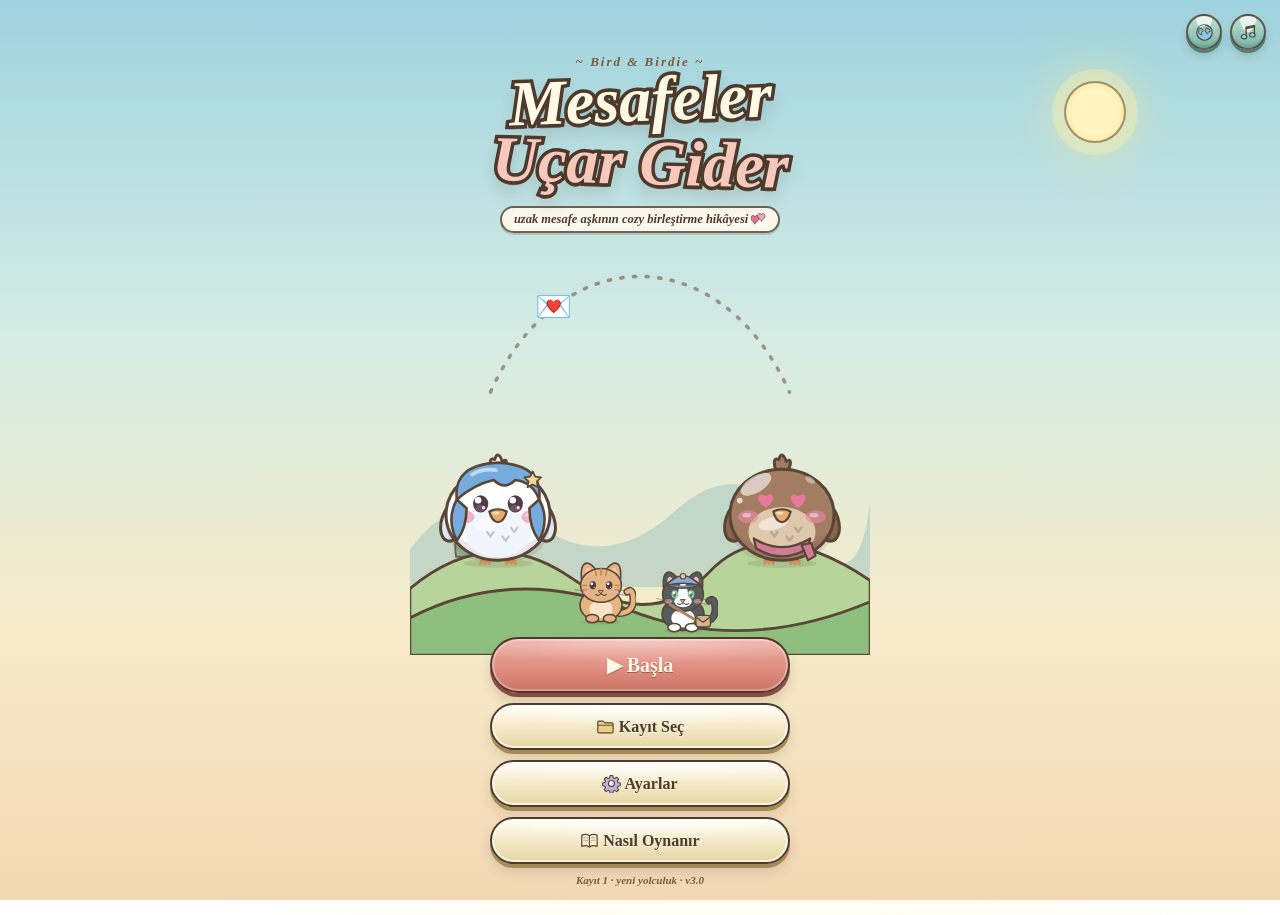
==== commit 247fa0dd: "v14: Ghibli'den esinli el boyaması tema, PWA paketi, derleme betiği ve test araçları (v11–v13 değişi" ====
--- a/index.html
+++ b/index.html
@@ -545,6 +545,478 @@
 .alb.on{background:radial-gradient(circle at 30% 25%,#fff,var(--t1) 55%,var(--t2))}.alb svg{width:84%;height:84%}
 .albcat svg{width:100%;height:100%}
 .albr{color:var(--ink2);font-weight:900;font-size:10.5px}
+
+/* =====================================================================
+   v10 · CANDY SKIN — Glossy / Jelly / Juicy 3D (yalnızca görsel katman)
+   ===================================================================== */
+:root{
+  --ink:#4B2377;--ink2:#8B5FC0;--paper:#FFFAFF;--pink:#FF4FA3;--pinkd:#D81B7C;--pink2:#FFB4DB;
+  --bg1:#9BE8FF;--bg2:#E7C9FF;--bg3:#FFC2E4;
+  --tray1:#A878FF;--tray2:#7A45E6;--trayE:#4F25B0;--cell:#F7EEFF;--cellS:#D9C2FA;
+  --sh:rgba(80,30,140,.38);
+  --gold1:#FFE066;--gold2:#FFB300;--gold3:#C97A00;
+  --jelly:cubic-bezier(.68,-.55,.26,1.55);
+}
+body[data-theme=autumn]{--bg1:#FFD9A0;--bg2:#FFC6A0;--bg3:#FFA9B8;--pink:#FF8A2B;--pinkd:#D9560E;--pink2:#FFD0A0}
+body[data-theme=snow]{--bg1:#BFE9FF;--bg2:#DCE4FF;--bg3:#F3D2FF;--pink:#3FA9FF;--pinkd:#1E7FDB;--pink2:#B6E0FF}
+body{background:
+  radial-gradient(circle at 15% 12%,rgba(255,255,255,.65) 0 70px,transparent 71px),
+  radial-gradient(circle at 88% 30%,rgba(255,255,255,.4) 0 50px,transparent 51px),
+  radial-gradient(circle at 70% 80%,rgba(255,240,120,.45) 0 90px,transparent 91px),
+  linear-gradient(180deg,var(--bg1) 0%,var(--bg2) 52%,var(--bg3) 100%) fixed}
+body::before{opacity:.28}
+.awning{border-bottom:3px solid var(--gold3);background:repeating-linear-gradient(90deg,#FF4FA3 0 22px,#fff 22px 44px);box-shadow:0 3px 0 var(--gold2),0 6px 10px rgba(80,30,140,.25)}
+
+/* ---- cam gibi parlak paneller ---- */
+.panel{position:relative;border:3px solid var(--gold2);border-radius:22px;
+  background:linear-gradient(180deg,rgba(255,255,255,.95) 0,rgba(255,255,255,0) 42%),linear-gradient(180deg,#FFF9FF,#FFE3F4);
+  box-shadow:0 5px 0 var(--gold3),0 0 0 2px rgba(255,255,255,.85) inset,0 -4px 8px rgba(255,79,163,.18) inset,0 10px 16px rgba(80,30,140,.22)}
+.hpill,.stat{border:3px solid var(--gold2);background:linear-gradient(180deg,#fff 0,#FFF1A8 55%,#FFD84A 100%);
+  box-shadow:0 4px 0 var(--gold3),inset 0 3px 0 rgba(255,255,255,.9),0 7px 10px rgba(80,30,140,.2);color:#5A2A00;text-shadow:0 1px 0 rgba(255,255,255,.7)}
+.stat{border-radius:14px}
+.ibtn{border:3px solid #fff;outline:2.5px solid var(--ink);background:radial-gradient(ellipse at 50% 0,rgba(255,255,255,.95) 0 35%,transparent 36%),linear-gradient(180deg,#5FE3FF,#19B4EE 60%,#0B8CD0);
+  box-shadow:0 4px 0 #0A5E96,inset 0 -4px 0 rgba(0,0,0,.12),0 8px 10px rgba(80,30,140,.3);transition:transform .18s var(--jelly)}
+.ibtn:active{transform:scale(.88,1.08) translateY(2px);box-shadow:0 1px 0 #0A5E96}
+.hpill.bump{animation:jbump .5s var(--jelly)}
+@keyframes jbump{0%{transform:scale(1)}35%{transform:scale(1.28,.82)}65%{transform:scale(.9,1.14)}100%{transform:scale(1)}}
+.dot{background:radial-gradient(circle at 35% 30%,#fff 0 2px,#FF6B9E 3px,#E0145F);border-color:#fff}
+.l1{-webkit-text-stroke:6px var(--ink);text-shadow:0 3px 0 var(--ink),0 5px 6px rgba(0,0,0,.25);background:none;color:#FFE95E}
+.l2{color:#fff;text-shadow:0 1px 0 var(--ink),0 0 6px rgba(75,35,119,.6)}
+
+/* ---- mesafe çubuğu ---- */
+.bar{border:2.5px solid var(--ink);height:14px;top:13px;background:repeating-linear-gradient(90deg,#fff 0 8px,#FFE0F1 8px 14px);box-shadow:inset 0 3px 3px rgba(75,35,119,.2)}
+.fill{background:linear-gradient(180deg,#FFB4DB 0,#FF4FA3 55%,#D81B7C 100%);box-shadow:inset 0 3px 0 rgba(255,255,255,.6)}
+
+/* ---- JELLY butonlar ---- */
+.btn{position:relative;border:3px solid var(--ink);color:#fff;text-shadow:0 2px 0 rgba(0,0,0,.28);
+  background:radial-gradient(ellipse 80% 45% at 50% 6%,rgba(255,255,255,.75) 0,rgba(255,255,255,0) 100%),linear-gradient(180deg,#FF8CC8 0,#FF3FA0 55%,#E0187F 100%);
+  box-shadow:0 5px 0 #9C0F5C,0 0 0 2px rgba(255,255,255,.55) inset,0 -5px 0 rgba(0,0,0,.14) inset,0 10px 14px rgba(80,30,140,.28);
+  transition:transform .2s var(--jelly),box-shadow .2s}
+.btn:hover{transform:scale(1.04)}
+.btn:active{transform:scale(1.07,.9) translateY(3px);box-shadow:0 1px 0 #9C0F5C,0 0 0 2px rgba(255,255,255,.55) inset,0 -3px 0 rgba(0,0,0,.14) inset}
+.btn.soft{color:var(--ink);text-shadow:0 1px 0 #fff;
+  background:radial-gradient(ellipse 80% 45% at 50% 6%,rgba(255,255,255,.95) 0,rgba(255,255,255,0) 100%),linear-gradient(180deg,#FFFFFF 0,#E6F8FF 55%,#B8E9FF 100%);
+  box-shadow:0 5px 0 #4FA7D0,0 0 0 2px rgba(255,255,255,.9) inset,0 -5px 0 rgba(0,0,0,.07) inset,0 10px 14px rgba(80,30,140,.2)}
+.btn.danger{background:radial-gradient(ellipse 80% 45% at 50% 6%,rgba(255,255,255,.7) 0,rgba(255,255,255,0) 100%),linear-gradient(180deg,#FFC36B,#FF8A1F 55%,#E36100);box-shadow:0 5px 0 #A64400,0 0 0 2px rgba(255,255,255,.5) inset,0 -5px 0 rgba(0,0,0,.14) inset,0 10px 14px rgba(80,30,140,.28)}
+.btn.dis{filter:grayscale(.7);opacity:.7}
+
+/* ---- siparişler: şeker kutuları ---- */
+.orow{border:2.5px solid #7FE0A8;background:linear-gradient(180deg,#fff 0,#E4FFEF 60%,#C7F5DB);box-shadow:inset 0 3px 0 rgba(255,255,255,.95),0 3px 0 #4FBF8B}
+.orow.d1{border-color:#FFA9D2;background:linear-gradient(180deg,#fff 0,#FFE9F5 60%,#FFD0E8);box-shadow:inset 0 3px 0 rgba(255,255,255,.95),0 3px 0 #E2639A}
+.orow.d2{border-color:#FFD25E;background:linear-gradient(180deg,#fff 0,#FFF6CC 60%,#FFE48A);box-shadow:inset 0 3px 0 rgba(255,255,255,.95),0 3px 0 #D99A00}
+.orow.d0{border-color:#7FE0A8}
+.odif{color:#FF9D00;text-shadow:0 1px 0 #fff,0 0 4px #FFE066}
+.orew{color:#C4126F;text-shadow:0 1px 0 #fff}
+.req{border:2.5px dashed #FF4FA3;background:linear-gradient(180deg,#fff,#FFF0F8);box-shadow:inset 0 2px 0 #fff;transition:transform .2s var(--jelly)}
+.req.want{border-color:#2FD98A;background:linear-gradient(180deg,#fff,#D9FFEA);animation:jpulse .9s ease-in-out infinite}
+@keyframes jpulse{50%{transform:scale(1.09,.95)}}
+.req.over{transform:scale(1.14,.92)}
+.mini{border:2.5px solid var(--ink);box-shadow:inset 0 3px 0 rgba(255,255,255,.9),inset 0 -3px 0 rgba(0,0,0,.1),0 2px 0 var(--t3)}
+.o-head{color:var(--ink);font-weight:900;text-shadow:0 1px 0 #fff}
+#orderReward{background:linear-gradient(180deg,#FFF1A8,#FFC93C);border:2px solid var(--gold3);border-radius:99px;padding:0 9px;font-style:normal;color:#6B3A00;box-shadow:inset 0 2px 0 #fff}
+
+/* ---- canlı görüşme penceresi: 3D altın çerçeve ---- */
+.feed{border:4px solid var(--gold2);border-radius:24px;background:#BDEBFF;
+  box-shadow:0 0 0 2.5px var(--ink),0 6px 0 2.5px var(--gold3),inset 0 0 0 3px rgba(255,255,255,.75),inset 0 -10px 18px rgba(255,79,163,.18),0 14px 20px rgba(80,30,140,.35)}
+.feed::after{content:"";position:absolute;left:8%;right:30%;top:3px;height:20%;border-radius:0 0 60% 60%/0 0 100% 100%;background:linear-gradient(180deg,rgba(255,255,255,.7),rgba(255,255,255,0));pointer-events:none;z-index:7}
+.live{background:linear-gradient(180deg,#FF7FB0,#E8195F);border:2px solid #fff;box-shadow:0 2px 0 var(--ink),0 0 8px rgba(255,79,163,.7)}
+.fname{background:linear-gradient(180deg,#8E4DFF,#5A24C8);border:1.5px solid #fff;box-shadow:0 2px 0 rgba(0,0,0,.25)}
+.fsay{border:2.5px solid var(--ink);box-shadow:0 3px 0 #FFB4DB,inset 0 2px 0 #fff}
+.pip{border:2.5px solid var(--gold2);box-shadow:0 2px 0 var(--gold3)}
+.fh{filter:drop-shadow(0 0 4px #fff);font-size:17px}
+.idle .fb-in{animation:jbreathe 2.6s ease-in-out infinite}
+@keyframes jbreathe{0%,100%{transform:scale(1,1)}50%{transform:scale(1.05,.95)}}
+.hop .fb-in{animation:jhop .6s var(--jelly) 3}
+@keyframes jhop{0%,100%{transform:translateY(0) scale(1,1)}25%{transform:translateY(0) scale(1.12,.86)}50%{transform:translateY(-18px) scale(.9,1.14)}75%{transform:translateY(0) scale(1.1,.88)}}
+#feedBird svg,.pip svg{filter:drop-shadow(0 3px 2px rgba(80,30,140,.3))}
+
+/* ---- TAHTA ---- */
+.board{border:4px solid var(--gold2);border-radius:30px;
+  background:radial-gradient(ellipse 90% 30% at 50% 0,rgba(255,255,255,.4) 0,transparent 100%),repeating-linear-gradient(45deg,rgba(255,255,255,.07) 0 10px,transparent 10px 20px),linear-gradient(160deg,var(--tray1),var(--tray2));
+  box-shadow:0 8px 0 var(--trayE),0 0 0 3px var(--ink),0 0 0 6px var(--gold2),0 10px 0 6px var(--gold3),inset 0 4px 0 rgba(255,255,255,.4),inset 0 -8px 14px rgba(0,0,0,.2),0 24px 34px var(--sh)}
+.cell{border:2px solid rgba(255,255,255,.75);border-radius:19px;
+  background:radial-gradient(ellipse 70% 45% at 50% 12%,rgba(255,255,255,.95) 0,rgba(255,255,255,0) 100%),radial-gradient(circle at 50% 60%,var(--cell) 0,var(--cell) 55%,var(--cellS) 100%);
+  box-shadow:inset 0 -5px 0 var(--cellS),inset 0 3px 6px rgba(255,255,255,.9),0 2px 0 rgba(0,0,0,.18);transition:transform .22s var(--jelly),background .15s}
+.cell.empty::after{opacity:.16;filter:none}
+.cell:not(.empty):active{transform:scale(.9,1.06)}
+.cell.sel{outline:3px solid #FFE95E;outline-offset:0;transform:translateY(-3px) scale(1.04);background:radial-gradient(circle at 50% 40%,#FFFDE0,#FFF0A8);box-shadow:0 0 14px 3px rgba(255,230,90,.85),inset 0 -5px 0 #F7D86A}
+.cell.sel .item{animation:jwob .8s ease-in-out infinite}
+@keyframes jwob{0%,100%{transform:scale(1,1) rotate(0)}25%{transform:scale(1.1,.92) rotate(-4deg)}50%{transform:scale(.94,1.08) rotate(0)}75%{transform:scale(1.1,.92) rotate(4deg)}}
+.cell.over{transform:scale(1.1,.94);background:#FFE6F6}
+.cell.hint{box-shadow:inset 0 0 0 3px #5BE6A4,inset 0 -5px 0 #BDF3D8,0 0 10px rgba(91,230,164,.8)}
+
+/* ---- EŞYA KARTLARI: jöle şeker ---- */
+.item{border:3px solid var(--ink);border-radius:38%;
+  background:radial-gradient(ellipse 52% 30% at 34% 20%,rgba(255,255,255,.98) 0,rgba(255,255,255,0) 100%),radial-gradient(circle at 70% 85%,rgba(255,255,255,.35) 0,rgba(255,255,255,0) 40%),radial-gradient(circle at 36% 30%,#fff 0,var(--t1) 40%,var(--t2) 100%);
+  box-shadow:inset 0 5px 4px rgba(255,255,255,.9),inset 0 -8px 8px rgba(0,0,0,.14),inset 0 0 0 2px rgba(255,255,255,.35),0 4px 0 var(--t3),0 8px 8px rgba(75,35,119,.28)}
+.item .ico{filter:drop-shadow(0 2px 1px rgba(75,35,119,.28))}
+.item .lv{background:radial-gradient(circle at 35% 25%,rgba(255,255,255,.7) 0 20%,transparent 21%),var(--t3);border:2px solid #fff;outline:2px solid var(--ink);text-shadow:0 1px 0 rgba(0,0,0,.35);box-shadow:0 2px 0 rgba(0,0,0,.25)}
+.t1{--t1:#FFC2DE;--t2:#FF78B4;--t3:#E02A84}
+.t2{--t1:#C8F5C0;--t2:#5FD66B;--t3:#25A33A}
+.t3{--t1:#FFE3A8;--t2:#FFA63D;--t3:#E07600}
+.t4{--t1:#E3CCFF;--t2:#A66BFF;--t3:#6E2FE0}
+.t5{--t1:#B5F0FF;--t2:#33C3F2;--t3:#0A8FCB}
+.t6{--t1:#FFF59A;--t2:#FFC61A;--t3:#D98F00}
+.kx{--t1:#FFF59A;--t2:#FFC61A;--t3:#D98F00}
+@keyframes boxShine{50%{box-shadow:inset 0 5px 4px rgba(255,255,255,.9),inset 0 -8px 8px rgba(0,0,0,.14),0 4px 0 var(--t3),0 0 18px 5px rgba(255,220,60,.95)}}
+@keyframes goldGlow{50%{box-shadow:inset 0 5px 4px rgba(255,255,255,.9),inset 0 -8px 8px rgba(0,0,0,.14),0 4px 0 var(--t3),0 0 20px 6px rgba(255,220,60,.95)}}
+.item.t6::after{content:"✦";position:absolute;right:8%;top:4%;font-size:calc(var(--cs)*.22);color:#fff;text-shadow:0 0 6px #FFD21F;animation:twk 1.4s ease-in-out infinite}
+@keyframes twk{50%{transform:scale(1.5) rotate(40deg);opacity:.6}}
+
+/* ---- JÖLE animasyonları (yaylanma) ---- */
+.a-spawn{animation:jpop .46s var(--jelly)}
+.a-merge{animation:jmerge .5s var(--jelly)}
+.a-move{animation:jland .3s var(--jelly)}
+.a-unlock{animation:jshake .45s}
+@keyframes jpop{0%{transform:scale(.1) rotate(-16deg);opacity:0}45%{transform:scale(1.28,.8);opacity:1}70%{transform:scale(.88,1.16)}100%{transform:scale(1)}}
+@keyframes jmerge{0%{transform:scale(.5)}30%{transform:scale(1.45,.78)}55%{transform:scale(.82,1.28)}78%{transform:scale(1.12,.92)}100%{transform:scale(1)}}
+@keyframes jland{0%{transform:scale(1.2,.8)}50%{transform:scale(.92,1.1)}100%{transform:scale(1)}}
+@keyframes jshake{20%{transform:rotate(-12deg) scale(1.15,.9)}50%{transform:rotate(10deg) scale(.92,1.12)}80%{transform:rotate(-4deg)}}
+.spk{position:fixed;z-index:120;pointer-events:none;line-height:1;filter:drop-shadow(0 0 5px #fff) drop-shadow(0 0 2px #FFD21F)}
+
+/* ---- yuva / sepet ---- */
+.nest:active svg.ns{transform:scale(1.12,.84)}
+.nest svg.ns{transition:transform .22s var(--jelly);filter:drop-shadow(0 7px 4px rgba(80,30,140,.35))}
+.kit:active{transform:scale(.9,1.08)}
+.nlabel{text-shadow:0 1px 0 #fff}
+.energy{padding:6px 10px}
+#eFill{background:linear-gradient(180deg,#B8FF9E 0,#5BD64B 55%,#2FA82E);box-shadow:inset 0 3px 0 rgba(255,255,255,.6)}
+.e-track,.ebar{border:2.5px solid var(--ink);background:#fff;box-shadow:inset 0 3px 3px rgba(75,35,119,.2)}
+.jb{border:3px solid var(--ink);border-radius:18px;background:radial-gradient(ellipse 80% 40% at 50% 6%,rgba(255,255,255,.85),transparent),linear-gradient(180deg,#FFFFFF,#D7F3FF 60%,#9ADFFB);box-shadow:0 4px 0 #3C97C7,inset 0 -3px 0 rgba(0,0,0,.08);transition:transform .2s var(--jelly)}
+.jb:active{transform:scale(.9,1.08)}
+.jb.on{background:linear-gradient(180deg,#FFF8B8,#FFD84A);box-shadow:0 4px 0 var(--gold3),0 0 14px rgba(255,220,60,.9)}
+.jb.jsell{background:radial-gradient(ellipse 80% 40% at 50% 6%,rgba(255,255,255,.85),transparent),linear-gradient(180deg,#FFF6B0,#FFCF33 60%,#F0A800)}
+.jn{background:linear-gradient(180deg,#FF7FB0,#E8195F);color:#fff;border:2px solid #fff;outline:2px solid var(--ink)}
+
+/* ---- modallar ---- */
+.modal{background:radial-gradient(circle at 50% 30%,rgba(120,60,200,.45),rgba(50,15,100,.65));backdrop-filter:blur(4px)}
+.mcard{border:4px solid var(--gold2);border-radius:30px;
+  background:linear-gradient(180deg,rgba(255,255,255,.95) 0,rgba(255,255,255,0) 30%),linear-gradient(180deg,#FFFDFF,#FFE6F6 60%,#FFD3EC);
+  box-shadow:0 0 0 3px var(--ink),0 7px 0 3px var(--gold3),inset 0 3px 0 rgba(255,255,255,.95),inset 0 -8px 16px rgba(255,79,163,.16),0 30px 50px rgba(50,15,100,.5);animation:jpop .5s var(--jelly)}
+.mcard h2{color:var(--ink);text-shadow:0 2px 0 #fff,0 3px 0 rgba(255,179,0,.5)}
+.mhead .x,.x{border:3px solid #fff;outline:2.5px solid var(--ink);background:linear-gradient(180deg,#FF8FB8,#E8195F);color:#fff;box-shadow:0 3px 0 #8E0F44;text-shadow:0 1px 0 rgba(0,0,0,.3);transition:transform .2s var(--jelly)}
+.x:active{transform:scale(.88)}
+.tabs button{border:3px solid var(--ink);border-radius:16px;background:radial-gradient(ellipse 80% 40% at 50% 6%,rgba(255,255,255,.9),transparent),linear-gradient(180deg,#fff,#E4F6FF);box-shadow:0 3px 0 #6FB6DC;transition:transform .2s var(--jelly)}
+.tabs button.on{background:radial-gradient(ellipse 80% 40% at 50% 6%,rgba(255,255,255,.8),transparent),linear-gradient(180deg,#FF9AD0,#FF3FA0);box-shadow:0 4px 0 #9C0F5C,0 0 10px rgba(255,79,163,.6);transform:translateY(-2px) scale(1.06)}
+.chip{border:2.5px solid var(--ink);background:linear-gradient(180deg,#fff,#EAF8FF);box-shadow:0 2px 0 #6FB6DC}
+.chip.on{background:linear-gradient(180deg,#FF9AD0,#FF3FA0);box-shadow:0 2px 0 #9C0F5C}
+.lrow,.sitem{border:2.5px solid var(--ink);background:linear-gradient(180deg,#fff 0,#FFF3FA);box-shadow:0 3px 0 #FFB4DB,inset 0 2px 0 #fff}
+.lrow .li{background:linear-gradient(180deg,#FFD6EC,#FF9AD0);border:2.5px solid var(--ink);box-shadow:inset 0 3px 0 rgba(255,255,255,.8)}
+.sitem.on{border-color:var(--gold3);background:linear-gradient(180deg,#FFFBD9,#FFEA8A);box-shadow:0 3px 0 var(--gold3),0 0 12px rgba(255,220,60,.7)}
+
+/* ---- yüzen yazılar ---- */
+.ftxt,.float{text-shadow:0 2px 0 var(--ink),0 0 8px #fff;font-weight:900}
+.toast{border:3px solid #fff;outline:2.5px solid var(--ink);color:#fff;text-shadow:0 2px 0 rgba(0,0,0,.3);background:radial-gradient(ellipse 80% 45% at 50% 6%,rgba(255,255,255,.55),transparent),linear-gradient(180deg,#A878FF,#6A35E0);box-shadow:0 5px 0 #3A1585,0 10px 16px rgba(50,15,100,.4);transition:transform .45s var(--jelly)}
+.toast.show{transform:translate(-50%,0) scale(1)}
+
+/* v11: harita */
+.tmap{margin:0 0 8px;border:3px solid var(--gold2);border-radius:24px;overflow:hidden;box-shadow:0 4px 0 var(--gold3),0 0 0 2px var(--ink)}
+.tmap svg{display:block;width:100%;height:auto}
+.mp-sea{font-size:13px;font-weight:900;fill:#fff;letter-spacing:2px;opacity:.85;stroke:#2E8FC0;stroke-width:.6px}
+.mp-city text{font-size:17px;font-weight:900;fill:#4B2377;stroke:#fff;stroke-width:4px;paint-order:stroke;stroke-linejoin:round}
+.mp-city.on text{fill:#B00F66}
+/* v11: grup yuvaları */
+.nests{display:flex;gap:6px;overflow-x:auto;overflow-y:visible;padding:14px 4px 2px;flex:1 1 auto;min-width:0;max-width:58%;scrollbar-width:none}
+.nests::-webkit-scrollbar{display:none}
+.nests .nest{width:78px;flex:none}
+.nest svg.ns{width:78px;height:62px}
+.nest .nico{position:absolute;left:50%;top:6px;width:38px;height:38px;margin-left:-19px;pointer-events:none;transition:transform .2s var(--jelly)}
+.nest:active .nico{transform:translateY(3px) scale(1.1,.85)}
+.nest.want .nico{animation:jpulse .9s ease-in-out infinite}
+.nest.want::before{content:"";position:absolute;inset:4px 4px 10px;border-radius:50%;box-shadow:0 0 14px 4px rgba(255,230,90,.9);pointer-events:none}
+.nests .nlabel{font-size:9.5px;display:block;max-width:78px;overflow:hidden;text-overflow:ellipsis;white-space:nowrap}
+.nests .nd{font-size:17px}.nests .nd-t{top:-14px}.nests .nd-l{left:-4px;bottom:18px}.nests .nd-r{right:-4px;bottom:18px}
+
+/* v11: mobil ekran oranı — her şey tek ekrana sığsın */
+@media (max-width:899px){
+  :root{--bw:max(230px,min(calc(100vw - 20px),420px,calc(100dvh - 388px)));--bw:max(230px,min(calc(100vw - 20px),420px,calc(100dvh - 388px)))}
+  .awning{height:9px}.awning::after{height:7px}
+  #app{padding:6px 10px 8px;gap:5px}
+  .top .l2{display:none}.logo{padding-top:6px}.logoCat{width:26px;height:20px;top:-4px}
+  .l1{font-size:clamp(11px,3.5vw,15px);-webkit-text-stroke:4px var(--ink);letter-spacing:0}.hpill{padding:2px 7px!important}.top{gap:5px}
+  .ibtn{width:29px;height:29px;font-size:14px}.hpill{padding:2px 9px;font-size:13px}
+  .distance{padding:3px 10px 0}.d-top{font-size:10px}.d-top .km{font-size:15px}
+  .track{height:28px;margin-top:0}.runner,.goal{width:28px;height:28px}.runner2{display:none}.bar{top:9px;height:11px}
+  .lvcard{padding:4px 8px 5px}.lv-t{font-size:12px}.lv-t small{display:none}.goals{margin-top:3px;gap:4px}
+  .gl .gi{width:24px;height:24px}.gl{font-size:11px}.stat{height:28px}
+  .feed{width:88px;min-height:0;border-radius:20px}
+  .order{padding:5px 7px 6px}.o-head{font-size:12px}.orow{min-height:38px;margin-top:2px;padding:2px 4px}.orow .mini{width:30px;height:30px}
+  .orew{font-size:9px;line-height:1.05}
+  .boardWrap{padding-top:18px}.bcat{width:60px;height:34px;top:-24px}.bcat2{width:44px;height:28px;top:-18px}
+  .board{padding:6px;gap:5px;border-radius:24px}
+  .jbar{padding:2px 6px;gap:6px}.jb{min-height:0}
+  .nestRow{gap:4px;align-items:flex-end}
+  .nests{padding-top:10px;max-width:56%}
+  .nests .nest{width:66px}.nest svg.ns{width:66px;height:52px}.nest .nico{width:32px;height:32px;margin-left:-16px;top:4px}
+  .nests .nlabel{font-size:9px;max-width:66px}
+  .energy{padding:4px 8px}.e-note{display:none}.e-top b{font-size:15px}.ebar{height:9px;margin:2px 0 0}
+  .kit{width:60px}.kitArt{width:60px;height:52px}.kitArt .kb{width:60px}.kitArt .kc{width:38px;margin-left:-19px}
+  #buyEnergy{padding:3px 6px}
+  .coll,.bottom{display:none}
+}
+@media (max-width:899px){
+  .distance{display:flex;align-items:center;gap:8px;padding:2px 10px}
+  .d-top{flex:none;display:block}.d-top>span:first-child,.d-top>span:last-child{display:none}
+  .d-top .km{font-size:14px;white-space:nowrap}.d-top .km small{font-size:10px}
+  .track{flex:1;height:26px;margin:0}.bar{top:8px}.runner,.goal{width:26px;height:26px}
+  .lvcard{display:flex;align-items:center;gap:5px;padding:3px 8px}
+  .lv-top{display:contents}.lv-t{flex:1;min-width:0;order:0;font-size:12px;white-space:nowrap}
+  .goals{order:1;margin:0;flex:none;flex-wrap:nowrap}.gl small{display:none}.gl b{font-size:12px}
+  .lv-top>.stat,.lv-top>.ibtn,.lv-top>button{order:2;flex:none}
+  .orow{min-height:34px;padding:2px 4px;gap:4px}.orow .mini{width:26px;height:26px}.orow .req{padding:1px 6px 1px 2px;gap:3px}.orow .req .rt span{font-size:12px}
+  .odif{width:18px;font-size:8px}.o-head{font-size:11px;margin-bottom:0}.order{padding:4px 6px 5px}
+  :root{--bw:max(230px,min(calc(100vw - 20px),420px,calc(100dvh - 440px)))}
+}
+@media (max-width:899px){
+  .nestRow{flex-wrap:wrap;row-gap:3px;align-items:center}
+  .energy{order:-2;flex:1 1 calc(100% - 92px);display:flex;align-items:center;gap:7px;padding:2px 9px;min-width:0;border-radius:16px}
+  .e-top{flex:none}.ebar{flex:1;margin:0!important}
+  #buyEnergy{order:-1;flex:none}
+  .nests{order:0;flex:1 1 calc(100% - 68px);max-width:none;padding-top:8px}
+  .kit{order:1;width:60px}
+  :root{--bw:max(230px,min(calc(100vw - 20px),420px,calc(100dvh - 488px)))}
+}
+
+/* v11: performans — pahalı efektleri azalt */
+body::before{display:none!important}
+.modal,.jbar{backdrop-filter:none!important;-webkit-backdrop-filter:none!important}
+.jbar{background:rgba(255,248,252,.94)!important}
+.item .ico,#feedBird svg,.pip svg,.nest svg.ns{filter:none!important}
+.kx,.item.t6{animation:none!important}
+.item.t6,.kx{box-shadow:inset 0 5px 4px rgba(255,255,255,.9),inset 0 -8px 8px rgba(0,0,0,.14),0 4px 0 var(--t3),0 0 14px 3px rgba(255,220,60,.9)}
+.cell.spot{animation:none!important;box-shadow:0 0 0 4px #FFD66B,0 0 14px 5px rgba(255,200,60,.7)}
+.board{will-change:auto}
+body.eco #bg,body.eco #roam{display:none!important}
+body.eco .idle .fb-in,body.eco .runner2,body.eco .tail,body.eco .eyes,body.eco .ceyes,body.eco .steam,body.eco .track.close .goal,body.eco .item.balloon,body.eco .nest.want .nico,body.eco .req.want,body.eco .item.t6::after,body.eco .dot,body.eco .cell.sel .item{animation:none!important}
+body.eco .cell.sel .item{transform:scale(1.06)}
+body.eco .panel,body.eco .mcard,body.eco .board{box-shadow:0 4px 0 var(--gold3)!important}
+body.eco .item{box-shadow:inset 0 4px 3px rgba(255,255,255,.8),0 3px 0 var(--t3)!important}
+body.eco .btn{box-shadow:0 4px 0 #9C0F5C!important}
+body.eco .btn.soft{box-shadow:0 4px 0 #4FA7D0!important}
+body.eco .spk{filter:none}
+.modal:not(#mBook):not(#mShop):not(#mSettings):not(#mGift){z-index:95}
+.toast,.spk,.floaty{pointer-events:none}
+svg.ui{display:inline-block;width:1.18em;height:1.18em;vertical-align:-.24em;overflow:visible;flex:none}
+.eic{display:inline}
+.spk svg.ui{width:1em;height:1em;vertical-align:top}
+.x svg.ui,.ibtn svg.ui{width:1em;height:1em;vertical-align:middle}
+.ibtn svg.ui{width:19px;height:19px}
+.mp-me{animation:mpbob 1.8s ease-in-out infinite}@keyframes mpbob{50%{transform:translateY(-3px)}}
+body.eco .mp-me{animation:none}
+
+/* =====================================================================
+   v14 — EL BOYAMASI / SULUBOYA MASAL DÜNYASI (Ghibli'den esinli, özgün)
+   body.gh = varsayılan · Ayarlar > Çizim stili ile "Şeker" a dönülebilir
+   ===================================================================== */
+body.gh{
+  --ink:#4E3B2C;--ink2:#8A7258;--paper:#FBF4E2;
+  --pink:#E39A8E;--pinkd:#B35A4F;--pink2:#F6D5C8;
+  --bg1:#CDE6E2;--bg2:#F5F0D8;--bg3:#D6E6B4;
+  --tray1:#C9A06A;--tray2:#A97C4C;--trayE:#6E4A2A;--cell:#FCF3DC;--cellS:#E6D2A6;
+  --sh:rgba(78,59,44,.28);
+  --gold1:#F4DE96;--gold2:#C99B4E;--gold3:#8E6A32;
+  --jelly:cubic-bezier(.34,1.25,.5,1);
+  font-family:"Palatino Linotype","Book Antiqua",Palatino,"Iowan Old Style",Georgia,"Nunito",serif;
+  color:var(--ink);
+}
+body.gh[data-theme=autumn]{--bg1:#F3DDB8;--bg2:#F7E8C6;--bg3:#E4C28A;--pink:#E3965A;--pinkd:#B25F27;--pink2:#F6D3A9}
+body.gh[data-theme=snow]{--bg1:#DCEAF2;--bg2:#EEF4F5;--bg3:#C9DCE8;--pink:#8FB4CF;--pinkd:#4F7FA3;--pink2:#CFE2EF}
+body.gh[data-theme=bosphorus]{--bg1:#BFDCE6;--bg2:#F4E8DA;--bg3:#F0D3BE}
+body.gh[data-theme=forest]{--bg1:#BFDEC6;--bg2:#E5F0D2;--bg3:#A9CE9E}
+body.gh[data-theme=steppe]{--bg1:#E4EBC8;--bg2:#F6EDC4;--bg3:#E3CE8E}
+body.gh[data-theme=cappa]{--bg1:#F2D7C4;--bg2:#F8E6D0;--bg3:#E2B896}
+body.gh[data-theme=taurus]{--bg1:#CFDDE4;--bg2:#EAF0EA;--bg3:#BBCFC3}
+body.gh[data-theme=plain]{--bg1:#E8EBC2;--bg2:#F7EFC6;--bg3:#DCCB86}
+body.gh[data-theme=sea]{--bg1:#B8E0E0;--bg2:#EAF4E4;--bg3:#C6E3D0}
+body.gh[data-theme=adana]{--bg1:#F2D9B8;--bg2:#F8E6C4;--bg3:#E8C48C}
+
+/* gökyüzü: yumuşak sulu boya yıkaması + kağıt dokusu */
+body.gh{background:
+  radial-gradient(ellipse 60% 30% at 18% 10%,rgba(255,255,255,.75) 0,transparent 70%),
+  radial-gradient(ellipse 50% 24% at 86% 24%,rgba(255,255,255,.55) 0,transparent 70%),
+  radial-gradient(ellipse 70% 30% at 60% 88%,rgba(255,244,190,.5) 0,transparent 70%),
+  linear-gradient(180deg,var(--bg1) 0%,var(--bg2) 55%,var(--bg3) 100%) fixed}
+body.gh::before{display:block!important;opacity:.5;mix-blend-mode:multiply}
+body.gh.eco::before{display:none!important}
+
+/* ---- üst şerit: dokuma bez tente ---- */
+body.gh .awning{height:12px;border-bottom:2px solid var(--ink);box-shadow:0 2px 6px rgba(78,59,44,.2);
+  background:repeating-linear-gradient(90deg,#E8A79B 0 24px,#FBF0DA 24px 48px)}
+body.gh .awning::after{filter:drop-shadow(0 2px 0 rgba(78,59,44,.55))}
+
+/* ---- kağıt paneller ---- */
+body.gh .panel{border:2px solid rgba(78,59,44,.75);border-radius:20px;
+  background:linear-gradient(180deg,rgba(255,252,240,.96),rgba(250,240,214,.96));
+  box-shadow:0 3px 0 rgba(78,59,44,.18),inset 0 0 0 3px rgba(255,255,255,.55),inset 0 -6px 14px rgba(200,160,100,.14),0 8px 16px rgba(78,59,44,.16)}
+body.gh .hpill,body.gh .stat{border:2px solid rgba(78,59,44,.75);background:linear-gradient(180deg,#FFFBEA,#F4E6B8);
+  box-shadow:0 2px 0 rgba(78,59,44,.25),inset 0 2px 0 rgba(255,255,255,.8),0 4px 8px rgba(78,59,44,.14);color:var(--ink);text-shadow:none}
+body.gh .ibtn{border:2px solid rgba(78,59,44,.8);outline:none;
+  background:radial-gradient(ellipse at 50% 0,rgba(255,255,255,.7) 0 35%,transparent 36%),linear-gradient(180deg,#BFE3D8,#8CC3B4 70%,#74AE9F);
+  box-shadow:0 3px 0 #4E7F72,inset 0 -3px 0 rgba(0,0,0,.08),0 6px 8px rgba(78,59,44,.2)}
+body.gh .ibtn:active{box-shadow:0 1px 0 #4E7F72}
+body.gh .dot{background:radial-gradient(circle at 35% 30%,#fff 0 2px,#E8786C 3px,#C0483E);border-color:#FFF6E0}
+
+/* ---- başlık: el yazısı gibi serif ---- */
+body.gh .l1{font-family:"Palatino Linotype","Book Antiqua",Palatino,Georgia,serif;font-style:italic;font-weight:700;
+  color:#FFF6DC;-webkit-text-stroke:4px var(--ink);paint-order:stroke fill;text-shadow:0 2px 0 rgba(78,59,44,.55),0 4px 8px rgba(78,59,44,.25);letter-spacing:.3px}
+body.gh .l2{color:#FFF6DC;text-shadow:0 1px 0 var(--ink),0 0 6px rgba(78,59,44,.5);font-style:italic;font-weight:700}
+body.gh h2,body.gh .mcard h2,body.gh .o-head,body.gh .tl0{font-family:"Palatino Linotype","Book Antiqua",Palatino,Georgia,serif;font-weight:700}
+
+/* ---- mesafe çubuğu: iplik ---- */
+body.gh .bar{border:2px solid var(--ink);height:12px;top:14px;background:repeating-linear-gradient(90deg,#FFF9EA 0 8px,#F3E5C4 8px 14px);box-shadow:inset 0 2px 3px rgba(78,59,44,.2)}
+body.gh .fill{background:linear-gradient(180deg,#F5BDB0 0,#E39A8E 55%,#C97466 100%);box-shadow:inset 0 2px 0 rgba(255,255,255,.5)}
+
+/* ---- butonlar: boyalı tahta düğme ---- */
+body.gh .btn{border:2px solid var(--ink);color:#FFF8E6;text-shadow:0 1px 0 rgba(78,59,44,.55);font-weight:700;
+  background:radial-gradient(ellipse 80% 40% at 50% 6%,rgba(255,255,255,.4) 0,transparent 100%),linear-gradient(180deg,#EDA89C 0,#E08F82 55%,#CB7466 100%);
+  box-shadow:0 4px 0 #8E4A40,inset 0 0 0 2px rgba(255,255,255,.28),0 8px 12px rgba(78,59,44,.2);transition:transform .22s var(--jelly),box-shadow .2s}
+body.gh .btn:hover{transform:translateY(-1px)}
+body.gh .btn:active{transform:translateY(3px);box-shadow:0 1px 0 #8E4A40,inset 0 0 0 2px rgba(255,255,255,.28)}
+body.gh .btn.soft{color:var(--ink);text-shadow:0 1px 0 rgba(255,255,255,.7);
+  background:radial-gradient(ellipse 80% 40% at 50% 6%,rgba(255,255,255,.8) 0,transparent 100%),linear-gradient(180deg,#FFFBEA,#F2E6C2 60%,#E6D4A2);
+  box-shadow:0 4px 0 #A58A55,inset 0 0 0 2px rgba(255,255,255,.7),0 8px 12px rgba(78,59,44,.14)}
+body.gh .btn.danger{background:linear-gradient(180deg,#F2C58A,#E4A15A 55%,#CE8541);box-shadow:0 4px 0 #8A5A25,inset 0 0 0 2px rgba(255,255,255,.28)}
+body.gh .btn.dis{filter:grayscale(.6);opacity:.7}
+
+/* ---- siparişler: kraft kâğıt etiketler ---- */
+body.gh .orow{border:2px solid #9CC49A;background:linear-gradient(180deg,#FFFDF2,#E9F2D6);box-shadow:inset 0 2px 0 rgba(255,255,255,.9),0 2px 0 #7BA37A}
+body.gh .orow.d1{border-color:#E4A99E;background:linear-gradient(180deg,#FFFDF2,#FBE4DA);box-shadow:inset 0 2px 0 rgba(255,255,255,.9),0 2px 0 #C47C6F}
+body.gh .orow.d2{border-color:#E2C060;background:linear-gradient(180deg,#FFFDF2,#FBF0C6);box-shadow:inset 0 2px 0 rgba(255,255,255,.9),0 2px 0 #B8932E}
+body.gh .odif{color:#D9A21E;text-shadow:0 1px 0 #fff}
+body.gh .orew{color:#A8493F;text-shadow:0 1px 0 #fff}
+body.gh .req{border:2px dashed #D98B7E;background:linear-gradient(180deg,#FFFDF2,#FBEBDD);box-shadow:inset 0 2px 0 #fff}
+body.gh .req.want{border-color:#7FB488;background:linear-gradient(180deg,#FFFDF2,#E1F1D6);animation:ghPulse 1.6s ease-in-out infinite}
+body.gh .req.over{transform:scale(1.06)}
+body.gh .mini{border:2px solid var(--ink);box-shadow:inset 0 2px 0 rgba(255,255,255,.7),0 2px 0 var(--t3)}
+body.gh #orderReward{background:linear-gradient(180deg,#FBEFB4,#EFD27A);border:2px solid var(--gold3);color:#6B4A1E;box-shadow:inset 0 2px 0 #fff}
+body.gh .o-head{text-shadow:0 1px 0 #fff}
+
+/* ---- görüntülü konuşma penceresi: ahşap tablo çerçevesi ---- */
+body.gh .feed{border:5px solid #9B6E40;border-radius:20px;background:#CFE8EA;
+  box-shadow:0 0 0 2px var(--ink),0 5px 0 2px #6E4A2A,inset 0 0 0 2px rgba(255,245,220,.7),inset 0 -10px 16px rgba(120,160,120,.18),0 12px 18px rgba(78,59,44,.3)}
+body.gh .feed::after{background:linear-gradient(180deg,rgba(255,255,255,.45),rgba(255,255,255,0))}
+body.gh .live{background:linear-gradient(180deg,#EA8C7F,#C9574B);border:2px solid #FFF6E0;box-shadow:0 2px 0 var(--ink)}
+body.gh .fname{background:linear-gradient(180deg,#7DAA9C,#4F8576);border:1.5px solid #FFF6E0;box-shadow:0 2px 0 rgba(0,0,0,.2);font-style:italic}
+body.gh .fsay{border:2px solid var(--ink);box-shadow:0 3px 0 #EBCFA7,inset 0 2px 0 #fff;background:#FFFBEE;font-style:italic}
+body.gh .pip{border:2px solid #9B6E40;box-shadow:0 2px 0 #6E4A2A}
+body.gh .fh{filter:none}
+body.gh .idle .fb-in{animation:ghBreathe 4.2s ease-in-out infinite}
+body.gh .hop .fb-in{animation:ghHop .9s ease-in-out 2}
+@keyframes ghBreathe{0%,100%{transform:translateY(0) scale(1)}50%{transform:translateY(-1.5px) scale(1.025,.985)}}
+@keyframes ghHop{0%,100%{transform:translateY(0)}35%{transform:translateY(-12px) rotate(-2deg)}65%{transform:translateY(-4px) rotate(1.5deg)}}
+@keyframes ghPulse{50%{transform:scale(1.04)}}
+
+/* ---- TAHTA: işlenmiş ahşap tepsi ---- */
+body.gh .board{border:3px solid #6E4A2A;border-radius:26px;
+  background:radial-gradient(ellipse 90% 26% at 50% 0,rgba(255,240,200,.35) 0,transparent 100%),
+   repeating-linear-gradient(92deg,rgba(90,56,26,.07) 0 3px,transparent 3px 9px,rgba(255,235,190,.06) 9px 12px,transparent 12px 20px),
+   linear-gradient(160deg,var(--tray1),var(--tray2));
+  box-shadow:0 6px 0 var(--trayE),0 0 0 2px rgba(78,59,44,.9),inset 0 3px 0 rgba(255,240,200,.4),inset 0 -8px 14px rgba(70,40,15,.25),0 18px 26px rgba(78,59,44,.3)}
+body.gh .cell{border:2px solid rgba(255,244,214,.55);border-radius:16px;
+  background:radial-gradient(ellipse 70% 40% at 50% 10%,rgba(255,255,255,.6) 0,transparent 100%),radial-gradient(circle at 50% 60%,var(--cell) 0,var(--cell) 60%,var(--cellS) 100%);
+  box-shadow:inset 0 -4px 0 var(--cellS),inset 0 2px 4px rgba(255,255,255,.7),0 1px 0 rgba(60,35,12,.28);transition:transform .25s var(--jelly),background .2s}
+body.gh .cell:not(.empty):active{transform:scale(.96)}
+body.gh .cell.sel{outline:2.5px solid #F2D27A;outline-offset:0;transform:translateY(-2px);background:radial-gradient(circle at 50% 40%,#FFFBE6,#F9EBB6);box-shadow:0 0 12px 3px rgba(242,210,122,.7),inset 0 -4px 0 #E8D08A}
+body.gh .cell.sel .item{animation:ghSway 1.6s ease-in-out infinite}
+@keyframes ghSway{0%,100%{transform:rotate(-2.5deg) scale(1.04)}50%{transform:rotate(2.5deg) scale(1.06)}}
+body.gh .cell.over{transform:scale(1.05);background:#FBEBDC}
+body.gh .cell.hint{box-shadow:inset 0 0 0 3px #8CC79A,inset 0 -4px 0 #CDE8CF,0 0 10px rgba(140,199,154,.75)}
+
+/* ---- EŞYA KARTLARI: boyanmış ahşap/kağıt tılsım ---- */
+body.gh .item{border:2px solid rgba(78,59,44,.85);border-radius:34%;
+  background:radial-gradient(ellipse 54% 30% at 34% 18%,rgba(255,255,255,.85) 0,rgba(255,255,255,0) 100%),radial-gradient(circle at 50% 56%,var(--t1) 0,var(--t1) 48%,var(--t2) 100%);
+  box-shadow:inset 0 3px 3px rgba(255,255,255,.7),inset 0 -6px 8px rgba(78,59,44,.12),0 3px 0 var(--t3),0 6px 6px rgba(78,59,44,.2)}
+body.gh .item .ico{filter:none}
+body.gh .item .lv{background:var(--t3);border:2px solid #FFF6E0;outline:1.5px solid var(--ink);text-shadow:0 1px 0 rgba(0,0,0,.3);box-shadow:none}
+body.gh .t1{--t1:#F9DDD4;--t2:#E8A99C;--t3:#B8685B}
+body.gh .t2{--t1:#E2EFC8;--t2:#A9CC8A;--t3:#6A9552}
+body.gh .t3{--t1:#FAEBC4;--t2:#EBC47A;--t3:#B88A3A}
+body.gh .t4{--t1:#E6DEF0;--t2:#B9AAD6;--t3:#85739F}
+body.gh .t5{--t1:#D8EEF0;--t2:#96C9D4;--t3:#5A97A8}
+body.gh .t6,body.gh .kx{--t1:#FBF1B6;--t2:#EBCF68;--t3:#B8932E}
+body.gh .item.t6::after{content:"";width:calc(var(--cs)*.14);height:calc(var(--cs)*.14);right:12%;top:8%;border-radius:50%;background:radial-gradient(circle,#fff 0,rgba(255,250,200,.9) 40%,transparent 72%);text-shadow:none;animation:ghTwk 2.4s ease-in-out infinite}
+@keyframes ghTwk{50%{transform:scale(1.7);opacity:.55}}
+body.gh .item.t6,body.gh .kx{box-shadow:inset 0 3px 3px rgba(255,255,255,.7),0 3px 0 var(--t3),0 0 12px 3px rgba(245,225,130,.8)!important}
+
+/* ---- yumuşak animasyonlar (yaylı değil, rüzgârlı) ---- */
+body.gh .a-spawn{animation:ghPop .5s cubic-bezier(.3,1.3,.5,1)}
+body.gh .a-merge{animation:ghMerge .55s cubic-bezier(.3,1.25,.5,1)}
+body.gh .a-move{animation:ghLand .32s ease-out}
+body.gh .a-unlock{animation:ghShake .5s ease-in-out}
+@keyframes ghPop{0%{transform:scale(.3) rotate(-8deg);opacity:0}60%{transform:scale(1.1) rotate(2deg);opacity:1}100%{transform:scale(1)}}
+@keyframes ghMerge{0%{transform:scale(.7)}40%{transform:scale(1.2)}70%{transform:scale(.96)}100%{transform:scale(1)}}
+@keyframes ghLand{0%{transform:scale(1.07,.94)}100%{transform:scale(1)}}
+@keyframes ghShake{25%{transform:rotate(-6deg)}60%{transform:rotate(5deg)}100%{transform:rotate(0)}}
+body.gh .spk{filter:none}
+
+/* ---- yuvalar, sepet ---- */
+body.gh .nest svg.ns{transition:transform .25s var(--jelly)}
+body.gh .nest:active svg.ns{transform:scale(1.05,.95)}
+body.gh .nest.want .nico{animation:ghPulse 1.8s ease-in-out infinite}
+body.gh .nest.want::before{box-shadow:0 0 12px 4px rgba(245,225,130,.85)}
+body.gh .nlabel{text-shadow:0 1px 0 rgba(255,250,235,.9)}
+body.gh #eFill{background:linear-gradient(180deg,#CFE8A6 0,#9CC77A 55%,#75A558);box-shadow:inset 0 2px 0 rgba(255,255,255,.5)}
+body.gh .e-track,body.gh .ebar{border:2px solid var(--ink);background:#FFFBEE;box-shadow:inset 0 2px 3px rgba(78,59,44,.18)}
+body.gh .jb{border:2px solid var(--ink);border-radius:16px;background:linear-gradient(180deg,#FFFBEA,#F2E6C2 60%,#E4D09C);box-shadow:0 3px 0 #A58A55,inset 0 0 0 2px rgba(255,255,255,.6)}
+body.gh .jb.on{background:linear-gradient(180deg,#FBF1B6,#EBCF68);box-shadow:0 3px 0 var(--gold3),0 0 10px rgba(245,225,130,.8)}
+body.gh .jb.jsell{background:linear-gradient(180deg,#F8EAB0,#E7C766 60%,#D2A83A)}
+body.gh .jn{background:linear-gradient(180deg,#EA8C7F,#C9574B);border:2px solid #FFF6E0;outline:1.5px solid var(--ink)}
+body.gh .jbar{background:rgba(251,244,226,.95)!important}
+
+/* ---- modallar: parşömen ---- */
+body.gh .modal{background:radial-gradient(circle at 50% 30%,rgba(90,70,40,.38),rgba(40,30,18,.62))}
+body.gh .mcard{border:3px solid #7A5530;border-radius:24px;
+  background:linear-gradient(180deg,rgba(255,253,244,.98),rgba(248,236,206,.98));
+  box-shadow:0 0 0 2px rgba(78,59,44,.55),0 5px 0 2px #5A3C1E,inset 0 0 0 3px rgba(255,255,255,.55),inset 0 -8px 16px rgba(190,150,90,.18),0 24px 40px rgba(40,30,18,.45);animation:ghPop .5s cubic-bezier(.3,1.2,.5,1)}
+body.gh .mcard h2{color:var(--ink);text-shadow:0 1px 0 #fff}
+body.gh .mhead .x,body.gh .x{border:2px solid #FFF6E0;outline:1.5px solid var(--ink);background:linear-gradient(180deg,#EDA89C,#CB7466);color:#FFF8E6;box-shadow:0 2px 0 #8E4A40;text-shadow:0 1px 0 rgba(0,0,0,.3)}
+body.gh .tabs button{border:2px solid var(--ink);border-radius:14px;background:linear-gradient(180deg,#FFFBEA,#F2E6C2);box-shadow:0 2px 0 #A58A55;font-weight:700}
+body.gh .tabs button.on{background:linear-gradient(180deg,#EDA89C,#DC8A7C);color:#FFF8E6;box-shadow:0 3px 0 #8E4A40;transform:translateY(-1px)}
+body.gh .chip{border:2px solid var(--ink);background:linear-gradient(180deg,#FFFBEA,#F2E6C2);box-shadow:0 2px 0 #A58A55}
+body.gh .chip.on{background:linear-gradient(180deg,#EDA89C,#DC8A7C);box-shadow:0 2px 0 #8E4A40;color:#FFF8E6}
+body.gh .lrow,body.gh .sitem{border:2px solid rgba(78,59,44,.8);background:linear-gradient(180deg,#FFFDF2,#F9F0D8);box-shadow:0 2px 0 #E6D2A6,inset 0 2px 0 #fff}
+body.gh .lrow .li{background:linear-gradient(180deg,#F9DDD4,#EBA99C);border:2px solid var(--ink);box-shadow:inset 0 2px 0 rgba(255,255,255,.7)}
+body.gh .sitem.on{border-color:var(--gold3);background:linear-gradient(180deg,#FFF9DC,#F6E49A);box-shadow:0 2px 0 var(--gold3),0 0 10px rgba(245,225,130,.7)}
+body.gh .ftxt,body.gh .float{text-shadow:0 2px 0 var(--ink),0 0 6px #FFF6E0;font-weight:700}
+body.gh .toast{border:2px solid #FFF6E0;outline:1.5px solid var(--ink);color:#FFF8E6;text-shadow:0 1px 0 rgba(0,0,0,.35);background:linear-gradient(180deg,#8FB8A8,#5F917F)}
+body.gh .tmap{border:3px solid #7A5530;border-radius:20px;box-shadow:0 4px 0 #5A3C1E,0 0 0 2px rgba(78,59,44,.6)}
+body.gh .mp-sea{fill:#FFF8E6;stroke:#4F8E9C}
+body.gh .mp-city text{fill:#4E3B2C;stroke:#FFF8E6}
+body.gh .mp-city.on text{fill:#A8493F}
+body.gh.eco .panel,body.gh.eco .mcard,body.gh.eco .board{box-shadow:0 3px 0 rgba(78,59,44,.35)!important}
+body.gh.eco .item{box-shadow:inset 0 3px 3px rgba(255,255,255,.7),0 3px 0 var(--t3)!important}
+body.gh.eco .btn{box-shadow:0 4px 0 #8E4A40!important}
+body.gh.eco .btn.soft{box-shadow:0 4px 0 #A58A55!important}
+
+/* ---- arka plan: rüzgârda uçuşan yapraklar, çiçek yaprakları ---- */
+body.gh #bg span{bottom:-60px;opacity:.7;display:block;line-height:0;animation:ghDrift linear infinite}
+body.gh #bg span svg{width:100%;height:100%;display:block;animation:ghSpin 7s ease-in-out infinite alternate}
+@keyframes ghDrift{0%{transform:translate(0,0)}25%{transform:translate(28px,-28vh)}50%{transform:translate(-22px,-58vh)}75%{transform:translate(24px,-84vh)}100%{transform:translate(0,-118vh)}}
+@keyframes ghSpin{0%{transform:rotate(-40deg)}100%{transform:rotate(50deg)}}
+body.gh #scene{opacity:1}
+body.gh #scene svg{filter:saturate(.8) sepia(.12)}
+@media (prefers-reduced-motion:reduce){body.gh #bg{display:none}}
+
+/* ---- giriş ekranı: çayır tepeleri, kabarık bulutlar ---- */
+body.gh #title{background:linear-gradient(180deg,#9FD3DE 0%,#D6ECE4 38%,#F7EBC9 70%,#F2D7B4 100%)}
+body.gh .tsun{background:radial-gradient(circle,#FFF4C2 0 55%,#F9DE86 100%);border:2px solid rgba(90,70,54,.55);box-shadow:0 0 0 12px rgba(255,240,170,.35),0 0 40px 16px rgba(255,236,150,.4)}
+body.gh .tcloud{font-size:0;width:150px;height:60px;opacity:.95;filter:drop-shadow(0 5px 3px rgba(90,110,120,.18));background:url("data:image/svg+xml,%3Csvg xmlns='http://www.w3.org/2000/svg' viewBox='0 0 150 60'%3E%3Cg fill='%23fff'%3E%3Ccircle cx='38' cy='38' r='18'/%3E%3Ccircle cx='66' cy='28' r='24'/%3E%3Ccircle cx='98' cy='34' r='20'/%3E%3Ccircle cx='122' cy='42' r='13'/%3E%3Crect x='24' y='40' width='108' height='15' rx='7'/%3E%3C/g%3E%3Cpath d='M30 52Q75 58 128 52' stroke='%23DCE8EA' stroke-width='3' fill='none' stroke-linecap='round'/%3E%3C/svg%3E") center/contain no-repeat}
+body.gh .tcloud svg{display:none}
+body.gh .tcloud.c2{width:110px;height:44px}body.gh .tcloud.c3{width:84px;height:34px}
+body.gh .tl0{color:#7C5A3E;font-style:italic;letter-spacing:2px}
+body.gh .tl1{font-family:"Palatino Linotype","Book Antiqua",Palatino,Georgia,serif;font-style:italic;font-weight:700;color:#FFF9E6;-webkit-text-stroke:7px var(--ink);text-shadow:0 4px 0 rgba(78,59,44,.55),0 10px 16px rgba(78,59,44,.25);transform:rotate(-2deg)}
+body.gh .tl1.b{color:#F7C9BC;transform:rotate(1.5deg)}
+body.gh .tl2{background:rgba(255,250,235,.9);border:2px solid rgba(78,59,44,.8);font-style:italic;box-shadow:0 2px 0 rgba(78,59,44,.2)}
+body.gh .thills path:nth-child(1){fill:#B7D49A;stroke:#5A4636;stroke-width:2.2}
+body.gh .thills path:nth-child(2){fill:#8FBF7E;stroke:#5A4636;stroke-width:2.2}
+body.gh .tscene::before{content:"";position:absolute;left:0;right:0;bottom:16%;height:36%;z-index:0;opacity:.85;background:url("data:image/svg+xml,%3Csvg xmlns='http://www.w3.org/2000/svg' viewBox='0 0 400 120' preserveAspectRatio='none'%3E%3Cpath d='M0 90Q50 30 110 70T230 60T340 74T400 52V120H0Z' fill='%23A9C9C2' opacity='.7'/%3E%3Cg fill='%237FAE86' stroke='%235A4636' stroke-width='1.6'%3E%3Cpath d='M300 92q-3-26 8-34q11 8 8 34z'/%3E%3Cpath d='M322 94q-2-20 7-26q9 6 7 26z'/%3E%3Cpath d='M40 96q-3-22 7-30q10 8 7 30z'/%3E%3C/g%3E%3C/svg%3E") center bottom/100% 100% no-repeat}
+body.gh .tbtn.big{animation:ghPulse 3s ease-in-out infinite}
+body.gh .tb{animation:ghFloat 4.5s ease-in-out infinite}
+body.gh .tcatR{animation:ghFloat 5.5s ease-in-out infinite}
+@keyframes ghFloat{50%{transform:translateY(-6px) rotate(.8deg)}}
+body.gh .tfoot{color:#7C5A3E;font-style:italic}
+body.gh .slot{border:2px solid var(--ink);background:linear-gradient(180deg,#FFFDF2,#F9F0D8)}
+body.gh .slot.on{background:#FBEBDD;border-color:var(--pinkd)}
 </style>
 </head>
 <body data-theme="pink">
@@ -556,6 +1028,7 @@
     <div class="logo"><div class="logoCat" id="logoCat"></div><span class="l1" data-en="Distances Fly Away">Mesafeler Uçar Gider</span><span class="l2" data-en="Bird &amp; Birdie · Long-distance love 💞">Bird &amp; Birdie · Uzak mesafe aşkı 💞</span></div>
     <div class="hpill" id="heartPill">❤ <b id="hearts">0</b></div>
     <button class="ibtn" id="btnBook" aria-label="Defter">📖<i class="dot" id="bookDot"></i></button>
+    <button class="ibtn" id="btnGift" aria-label="Hediye">🎁</button>
     <button class="ibtn" id="btnShop" aria-label="Dükkan">🛍️</button>
     <button class="ibtn" id="btnSettings" aria-label="Ayarlar">⚙️</button>
   </header>
@@ -615,25 +1088,7 @@
   <section class="jbar" id="jbar"></section>
 
   <section class="nestRow">
-    <button class="nest" id="nest" aria-label="Yuva">
-      <svg class="ns" viewBox="0 0 140 110" aria-hidden="true">
-        <ellipse cx="70" cy="101" rx="52" ry="7" fill="rgba(107,74,69,.18)"/>
-        <ellipse class="nb1" cx="70" cy="72" rx="56" ry="28" fill="#D9A06C" stroke="#6B4A45" stroke-width="3"/>
-        <g class="nchick" stroke="#6B4A45" stroke-width="3" stroke-linejoin="round">
-          <ellipse cx="70" cy="52" rx="27" ry="25" fill="#FFE08A"/>
-          <path d="M64 29q-4-13 2-11 1-8 5 2 6-4 1 9z" fill="#FFE08A"/>
-          <circle cx="60" cy="52" r="3.6" fill="#5B3A3A" stroke="none"/><circle cx="80" cy="52" r="3.6" fill="#5B3A3A" stroke="none"/>
-          <circle cx="59" cy="50.8" r="1.2" fill="#fff" stroke="none"/><circle cx="79" cy="50.8" r="1.2" fill="#fff" stroke="none"/>
-          <path d="M66 57h8l-4 5z" fill="#FF9F5A" stroke-width="2"/>
-          <ellipse cx="53" cy="59" rx="4.5" ry="3" fill="#FFA9B8" stroke="none"/><ellipse cx="87" cy="59" rx="4.5" ry="3" fill="#FFA9B8" stroke="none"/>
-        </g>
-        <path class="nb2" d="M14 74Q14 102 70 102Q126 102 126 74Q98 88 70 88Q42 88 14 74Z" fill="#E8B98A" stroke="#6B4A45" stroke-width="3" stroke-linejoin="round"/>
-        <path class="nb3" d="M30 90l8 7M52 96l5 7M82 96l-4 7M106 90l-8 7" stroke="#B97A4E" stroke-width="3" stroke-linecap="round"/>
-        <path transform="translate(116 36) scale(1.1)" d="M0 6C-12 -2 -7 -11 0 -5C7 -11 12 -2 0 6Z" fill="#FF8FB0" stroke="#6B4A45" stroke-width="2"/>
-      </svg>
-      <span class="nd nd-t" id="ndT"></span><span class="nd nd-l" id="ndL"></span><span class="nd nd-r" id="ndR"></span>
-      <span class="nlabel" id="nestLabel">Yuva · ✉️ üret</span>
-    </button>
+    <div class="nests" id="nests"></div>
     <div class="panel energy">
       <div class="e-top"><span data-en="🌻 Energy">🌻 Enerji</span> <b id="eNum">20</b><small id="eMax">/20</small></div>
       <div class="ebar"><i id="eFill"></i></div>
@@ -797,6 +1252,8 @@
       <div class="mrow"><div style="width:100%"><span data-en="Music volume">Müzik sesi</span><input type="range" id="rgMus" min="0" max="100"><div class="chips" id="trackChips"></div></div></div>
       <div class="mrow"><div style="width:100%"><span data-en="🌍 Language">🌍 Dil</span><div class="chips" id="langChips"></div></div></div>
       <div class="mrow"><div style="width:100%"><span data-en="🐦 Names">🐦 İsimler</span><small data-en="You / your partner">Sen / sevgilin</small><input type="text" id="inMe" maxlength="12" style="margin-top:5px"><input type="text" id="inYou" maxlength="12" style="margin-top:5px"></div></div>
+      <div class="mrow"><div><span data-en="🎨 Art style: storybook watercolor">🎨 Çizim stili: masal / suluboya</span><small data-en="Hand-painted storybook look. Turn off for the glossy candy look">El boyaması masal görünümü. Kapatırsan parlak şeker görünümüne döner</small></div><label class="sw"><input type="checkbox" id="swArt"><span></span></label></div>
+      <div class="mrow"><div><span data-en="🔋 Battery saver">🔋 Pil tasarrufu</span><small data-en="Fewer animations, lighter music — keeps the phone cool">Daha az animasyon, hafif müzik — telefon ısınmasın</small></div><label class="sw"><input type="checkbox" id="swEco"><span></span></label></div>
       <div class="mrow"><div><span data-en="♾️ Unlimited Energy">♾️ Sınırsız Enerji</span><small data-en="Test mode">Test modu</small></div><label class="sw"><input type="checkbox" id="swUnl"><span></span></label></div>
     </div>
     <div class="mbtns">
@@ -824,6 +1281,14 @@
     <div class="mhead"><h2 data-en="📖 Journal">📖 Defter</h2><button class="x" data-close="mBook">✕</button></div>
     <div class="tabs" id="bookTabs"></div>
     <div class="mbody" id="bookBody"></div>
+  </div>
+</div>
+
+<!-- Hediye -->
+<div class="modal" id="mGift">
+  <div class="mcard wide">
+    <div class="mhead"><h2 data-en="🎁 Gift">🎁 Hediye</h2><button class="x" data-close="mGift">✕</button></div>
+    <div class="mbody" id="giftBody"></div>
   </div>
 </div>
 
@@ -878,11 +1343,15 @@
    ===================================================================== */
 const CELLS=25,KM_TOTAL=940,KEY0='pofuduk-kuslar-v2',SLOTKEY='pk-active-slot',KEY1='pofuduk-kuslar-mesafe-ask-v1';
 const MAXL={a:6,c:6};
+/* üretim grupları: her grubun kendi yuvası var, ikonlar sabit; yeni grup ilerledikçe açılır */
+const GROUPS=['post','flower','sweet','coffee','fruit','sea','camp','kitchen'];
+const GROUP_AT=[1,3,9,17,27,39,52,66];
+const groupsAt=n=>GROUPS.filter((g,i)=>n>=GROUP_AT[i]);
 const BAL={
   energyBase:50,energyPerBlanket:4,energyPerCat:1,energyOverfill:20,
   regenMs:50000,regenPerPost:.10,regenPerCat:.02,
   kitMs:45000,kitMax:3,kitPerCat:.05,
-  unlockCost:5,orderEnergy:2,orderHearts:2,
+  unlockCost:5,orderEnergy:1,orderHearts:2,
   rushMs:100000,rushEvery:4,rushMult:2,
   boxChance:.10,boxMinLevel:3,
   buyEnergyCost:30,buyEnergyAmt:8,lifeMax:3,lifeMs:86400000,adMs:30000,lifeCost:90,adCoinCd:900000,adCoins:25,
@@ -924,6 +1393,8 @@
 
 /* ---------- yardımcılar ---------- */
 const $=s=>document.querySelector(s);
+/* pil tasarrufu: dokunmatik cihazlarda varsayılan açık */
+const ecoOn=()=>!!(state&&state.settings&&(state.settings.eco===null||state.settings.eco===undefined?(matchMedia&&matchMedia('(pointer:coarse)').matches):state.settings.eco));
 const clamp=(v,a,b)=>Math.max(a,Math.min(b,v));
 const rnd=a=>a[Math.floor(Math.random()*a.length)];
 const rint=(a,b)=>a+Math.floor(Math.random()*(b-a+1));
@@ -948,7 +1419,7 @@
 const kitMs=()=>Math.round(BAL.kitMs*(1-BAL.kitPerCat*state.maxC));
 
 /* ---------- durum ---------- */
-function defaultSettings(){return{sfx:true,music:true,sfxVol:.8,musVol:.7,track:'auto',unlimited:false,lang:'tr',names:{me:'Bird',you:'Birdie'}}}
+function defaultSettings(){return{sfx:true,music:true,sfxVol:.8,musVol:.7,track:'auto',unlimited:false,eco:null,art:'gh',lang:'tr',names:{me:'Bird',you:'Birdie'}}}
 function defState(settings){
   const board=Array(CELLS).fill(null);
   [6,7,11,13,17].forEach(i=>board[i]={t:'a',l:1,k:false});
@@ -1118,7 +1589,7 @@
 const iBass=(n,t,d,v)=>{const f=mf(n);osc('sine',f,t,d,musicIn,v,.01);osc('triangle',f*2,t,d*.5,musicIn,v*.25,.01)};
 const iPluck=(n,t,d,v)=>{const f=mf(n);osc('triangle',f,t,d,musicIn,v,.003);osc('square',f,t,d*.3,musicIn,v*.06,.002)};
 function kick(t,v){const o=AC.createOscillator(),g=AC.createGain();o.frequency.setValueAtTime(130,t);o.frequency.exponentialRampToValueAtTime(42,t+.14);env(g,t,.003,.18,v);o.connect(g);g.connect(musicIn);o.start(t);o.stop(t+.26)}
-function noiseHit(t,d,v,type,freq){const s=AC.createBufferSource();s.buffer=noise();const f=AC.createBiquadFilter();f.type=type;f.frequency.value=freq;const g=AC.createGain();env(g,t,.002,d,v);s.connect(f);f.connect(g);g.connect(musicIn);s.start(t,Math.random()*.5,d+.05)}
+function noiseHit(t,d,v,type,freq){if(ecoOn())return;const s=AC.createBufferSource();s.buffer=noise();const f=AC.createBiquadFilter();f.type=type;f.frequency.value=freq;const g=AC.createGain();env(g,t,.002,d,v);s.connect(f);f.connect(g);g.connect(musicIn);s.start(t,Math.random()*.5,d+.05)}
 const hat=(t,v)=>noiseHit(t,.04,v,'highpass',7500);
 const snare=(t,v)=>noiseHit(t,.12,v,'bandpass',1900);
 const nearestIdx=(arr,v)=>{let bi=0,bd=1e9;arr.forEach((x,i)=>{const d=Math.abs(x-v);if(d<bd){bd=d;bi=i}});return bi};
@@ -1232,7 +1703,7 @@
 function startMusic(){
   if(!AC||musicTimer||!state.settings.music)return;
   trackKey=desiredTrack();mNextT=AC.currentTime+.15;mStep=0;
-  musicTimer=setInterval(schedMusic,200);applyVolumes();schedMusic();
+  musicTimer=setInterval(schedMusic,ecoOn()?300:200);applyVolumes();schedMusic();
 }
 function stopMusic(){
   clearInterval(musicTimer);musicTimer=0;
@@ -1301,7 +1772,27 @@
 /* =====================================================================
    SANAT: kuşlar, kediler, eşya ikonları, çizgi roman sahneleri (hepsi inline SVG)
    ===================================================================== */
-const INK='#6B4A45';
+const INK='#5A4636';
+/* v14: suluboya renk süzgeci — doygunluğu kıs, sıcak kâğıt tonuna çek */
+const __gsc={};
+function GS(s){
+  if(!document.body||!document.body.classList.contains('gh'))return s;
+  s=s.replace(/#4B2377|#6B4A45/gi,'#5A4636');
+  return s.replace(/#([0-9A-Fa-f]{6})\b/g,(m,h)=>{
+    const k=h.toUpperCase();if(__gsc[k])return __gsc[k];
+    if(k==='5A4636'||k==='FFFFFF'||k==='FFF6E0'){return __gsc[k]=m}
+    let r=parseInt(k.slice(0,2),16)/255,g=parseInt(k.slice(2,4),16)/255,b=parseInt(k.slice(4,6),16)/255;
+    const mx=Math.max(r,g,b),mn=Math.min(r,g,b);let H=0,S=0,L=(mx+mn)/2;
+    if(mx!==mn){const d=mx-mn;S=L>.5?d/(2-mx-mn):d/(mx+mn);
+      H=mx===r?(g-b)/d+(g<b?6:0):mx===g?(b-r)/d+2:(r-g)/d+4;H/=6}
+    if(H>.72&&H<.8)H=H*.6+.1;/* mor -> sıcak gül */
+    S=S*.72;L=L*.93+.06;
+    const f=(p,q,t)=>{if(t<0)t+=1;if(t>1)t-=1;return t<1/6?p+(q-p)*6*t:t<.5?q:t<2/3?p+(q-p)*(2/3-t)*6:p};
+    let R,G,B;if(S===0){R=G=B=L}else{const q=L<.5?L*(1+S):L+S-L*S,p=2*L-q;R=f(p,q,H+1/3);G=f(p,q,H);B=f(p,q,H-1/3)}
+    const x=v=>('0'+Math.round(v*255).toString(16)).slice(-2);
+    return __gsc[k]='#'+(x(R)+x(G)+x(B)).toUpperCase();
+  });
+}
 const HP='M0 6C-12 -2 -7 -11 0 -5C7 -11 12 -2 0 6Z';
 const st=w=>'stroke="'+INK+'" stroke-width="'+(w||2.6)+'" stroke-linejoin="round" stroke-linecap="round"';
 
@@ -1343,7 +1834,7 @@
   mood=mood||'idle';let eyes;
   if(mood==='happy')eyes='<path d="M39 59Q45 49 51 59M69 59Q75 49 81 59" stroke="#5B3A3A" stroke-width="4" fill="none" stroke-linecap="round"/>';
   else if(mood==='love')eyes='<path transform="translate(45 56) scale(.95)" d="'+HP+'" fill="#FF5D8F"/><path transform="translate(75 56) scale(.95)" d="'+HP+'" fill="#FF5D8F"/>';
-  else eyes='<g class="eyes"><circle cx="45" cy="57" r="5.5" fill="#5B3A3A"/><circle cx="75" cy="57" r="5.5" fill="#5B3A3A"/><circle cx="43.3" cy="55" r="1.9" fill="#fff"/><circle cx="73.3" cy="55" r="1.9" fill="#fff"/></g>';
+  else eyes='<g class="eyes"><ellipse cx="44" cy="58" rx="7" ry="8" fill="#4A2E3A"/><ellipse cx="76" cy="58" rx="7" ry="8" fill="#4A2E3A"/><ellipse cx="44" cy="62" rx="4.6" ry="3.2" fill="#8E5A78" opacity=".55"/><ellipse cx="76" cy="62" rx="4.6" ry="3.2" fill="#8E5A78" opacity=".55"/><circle cx="41.6" cy="54.6" r="3" fill="#fff"/><circle cx="73.6" cy="54.6" r="3" fill="#fff"/><circle cx="46.6" cy="61.5" r="1.4" fill="#fff"/><circle cx="78.6" cy="61.5" r="1.4" fill="#fff"/></g>';
   return '<svg viewBox="0 0 120 120" xmlns="http://www.w3.org/2000/svg" aria-hidden="true">'
   +'<ellipse cx="60" cy="113" rx="32" ry="4" fill="rgba(107,74,69,.15)"/>'
   +'<path d="M48 106l-4 7M48 106v7M48 106l4 7M72 106l-4 7M72 106v7M72 106l4 7" stroke="#E8873A" stroke-width="3" fill="none" stroke-linecap="round"/>'
@@ -1351,13 +1842,15 @@
   +'<g class="wl"><ellipse cx="19" cy="74" rx="11" ry="19" fill="'+o.wing+'" transform="rotate(18 19 74)"/></g>'
   +'<g class="wr"><ellipse cx="101" cy="74" rx="11" ry="19" fill="'+o.wing+'" transform="rotate(-18 101 74)"/></g>'
   +'<path d="M55 30Q50 14 57 17Q60 8 64 19Q71 14 65 30Z" fill="'+o.body+'"/>'
-  +'<ellipse cx="60" cy="68" rx="45" ry="40" fill="'+o.body+'"/></g>'
-  +'<ellipse cx="60" cy="82" rx="29" ry="22" fill="'+o.belly+'"/>'
+  +'<ellipse cx="60" cy="68" rx="48" ry="42" fill="'+o.body+'"/>'
+  +'<path d="M14 80Q18 112 60 110Q102 112 106 80Q96 100 60 100Q24 100 14 80Z" fill="#7A3B5E" opacity=".13"/></g>'
+  +'<ellipse cx="60" cy="84" rx="31" ry="23" fill="'+o.belly+'"/>'
+  +'<ellipse cx="52" cy="76" rx="14" ry="6" fill="#fff" opacity=".5" transform="rotate(-12 52 76)"/>'
   +'<path d="M50 84l3 4 3-4M64 88l3 4 3-4M72 80l3 4 3-4" stroke="'+INK+'" stroke-opacity=".28" stroke-width="2" fill="none" stroke-linecap="round"/>'
-  +'<path d="M30 52Q34 40 46 36" stroke="#fff" stroke-opacity=".7" stroke-width="4" fill="none" stroke-linecap="round"/>'
+  +'<ellipse cx="36" cy="40" rx="16" ry="7.5" fill="#fff" opacity=".6" transform="rotate(-32 36 40)"/><circle cx="21" cy="55" r="2.6" fill="#fff" opacity=".7"/><ellipse cx="86" cy="36" rx="5" ry="2.6" fill="#fff" opacity=".4" transform="rotate(30 86 36)"/>'
   +eyes
-  +'<ellipse cx="33" cy="68" rx="7" ry="4.5" fill="#FFA0B4" opacity=".8"/><ellipse cx="87" cy="68" rx="7" ry="4.5" fill="#FFA0B4" opacity=".8"/>'
-  +'<path d="M53 63h14l-7 9z" fill="#FF9F5A" '+st(2)+'/>'
+  +'<ellipse cx="29" cy="70" rx="9.5" ry="6" fill="#FF6F9A" opacity=".62"/><ellipse cx="91" cy="70" rx="9.5" ry="6" fill="#FF6F9A" opacity=".62"/><ellipse cx="27.5" cy="68.5" rx="4" ry="2" fill="#fff" opacity=".45"/><ellipse cx="89.5" cy="68.5" rx="4" ry="2" fill="#fff" opacity=".45"/>'
+  +'<path d="M52 65Q60 61 68 65Q66 74 60 75Q54 74 52 65Z" fill="#FFA84A" '+st(2)+'/><ellipse cx="58" cy="66.5" rx="3.4" ry="1.5" fill="#fff" opacity=".6"/>'
   +(o.acc||'')+'</svg>';
 }
 
@@ -1448,7 +1941,7 @@
 }
 
 /* ---- eşya ikonları (viewBox 64) ---- */
-const wrapIco=inner=>'<svg class="ico" viewBox="0 0 64 64" xmlns="http://www.w3.org/2000/svg" aria-hidden="true">'+inner+'</svg>';
+const wrapIco=inner=>GS('<svg class="ico" viewBox="0 0 64 64" xmlns="http://www.w3.org/2000/svg" aria-hidden="true">'+inner+'</svg>');
 const TB='#E8B98A',TM='#FFE3C8';
 const ICON_A=[null,
   /*1 mektup*/'<g '+st(2.4)+'><rect x="8" y="17" width="48" height="32" rx="5" fill="#FFF9EE"/><path d="M8 20L32 38L56 20" fill="#FFD3DF"/><path d="M8 47L25 33M56 47L39 33" fill="none"/></g><circle cx="32" cy="38" r="7.5" fill="#FF6F91" '+st(2.2)+'/><path transform="translate(32 38) scale(.5)" d="'+HP+'" fill="#fff"/>',
@@ -1483,8 +1976,8 @@
 };
 const setOf=c=>(c&&c.s&&SETS[c.s])?c.s:'post';
 function emoIcon(s,l){
-  const it=SETS[s].it[l-1],ring=l>=5?'#FFC94D':INK;
-  return wrapIco('<circle cx="32" cy="33" r="27" fill="'+SETS[s].c+'" stroke="'+ring+'" stroke-width="'+(l>=5?3.4:2.4)+'"/><path d="M13 26Q18 11 35 8" stroke="#fff" stroke-opacity=".85" stroke-width="3.4" fill="none" stroke-linecap="round"/><text x="32" y="46.5" text-anchor="middle" font-size="37" font-family=\''+EMO_FONT.replace(/"/g,'')+'\'>'+it[0]+'</text>'+(l>=5?'<path d="M51 8l1.8 4 4 1.8-4 1.8L51 20l-1.8-4.4-4-1.8 4-1.8z" fill="#FFC94D" stroke="'+INK+'" stroke-width="1.4"/>':''));
+  const it=SETS[s].it[l-1],ring=l>=5?'#FFC94D':INK,art=ITEM_ART[s]&&ITEM_ART[s][l-1];
+  return wrapIco('<circle cx="32" cy="33" r="27" fill="'+SETS[s].c+'" stroke="'+ring+'" stroke-width="'+(l>=5?3.4:2.4)+'"/><path d="M13 26Q18 11 35 8" stroke="#fff" stroke-opacity=".85" stroke-width="3.4" fill="none" stroke-linecap="round"/>'+(art?'<g transform="translate(11 12) scale(.66)">'+art+'</g>':'<text x="32" y="46.5" text-anchor="middle" font-size="37" font-family=\''+EMO_FONT.replace(/"/g,'')+'\'>'+it[0]+'</text>')+(l>=5?'<path d="M51 8l1.8 4 4 1.8-4 1.8L51 20l-1.8-4.4-4-1.8 4-1.8z" fill="#FFC94D" stroke="'+INK+'" stroke-width="1.4"/>':''));
 }
 function itemIcon(t,l,s){
   if(t==='m')return wrapIco(ICON_MOSS);
@@ -1585,6 +2078,231 @@
   7:()=>T(`Camın önünden ayrılamıyorum. Her kapı sesinde sen geliyorsun sanıyorum. ${rc(7)} çok yakın, çok az kaldı!\n— ${YOU()}`,`I can't leave the window. Every sound at the door feels like you. ${rc(7)} is so close now!\n— ${YOU()}`),
   fin:()=>T(`Geldin! Artık mektuba da pakete de gerek yok… ama yine de birbirimize hediye göndermeye devam edelim, olur mu? 💕\n— ${YOU()}`,`You're here! We don't need letters or parcels anymore… but let's keep sending each other gifts anyway, okay? 💕\n— ${YOU()}`)
 };
+/* ===== v13: eşya çizimleri (emoji yerine, viewBox 64) ===== */
+const ITEM_ART=(()=>{
+  const S=w=>st(w||2.4);
+  const hl=(d,w)=>'<path d="'+d+'" fill="none" stroke="#fff" stroke-opacity=".75" stroke-width="'+(w||3)+'" stroke-linecap="round"/>';
+  const petals=(n,cx,cy,d,rx,ry,fill,w)=>{let o='';for(let i=0;i<n;i++){const a=i*360/n;o+='<ellipse cx="'+cx+'" cy="'+(cy-d)+'" rx="'+rx+'" ry="'+ry+'" fill="'+fill+'" '+S(w||2)+' transform="rotate('+a+' '+cx+' '+cy+')"/>'}return o};
+  const A={};
+  /* ---- çiçekler ---- */
+  A.flower=[
+    /*filiz*/'<path d="M32 56V32" '+S(2.6)+'/><path d="M32 38Q14 38 12 20Q30 20 32 38Z" fill="#7BD66B" '+S()+'/><path d="M32 31Q48 31 52 13Q34 13 32 31Z" fill="#9BE37F" '+S()+'/><path d="M32 36Q22 32 18 24M32 29Q42 24 46 17" stroke="#4F9F47" stroke-width="1.8" fill="none" stroke-linecap="round"/><ellipse cx="32" cy="57" rx="16" ry="5.5" fill="#C98F63" '+S()+'/>',
+    /*lale*/'<path d="M32 60V36" '+S(2.6)+'/><path d="M32 54Q16 52 14 38Q30 40 32 54Z" fill="#7BD66B" '+S()+'/><path d="M17 12Q16 36 32 38Q48 36 47 12L39.5 21L32 8L24.5 21Z" fill="#FF6F91" '+S(2.6)+'/><path d="M32 8L32 38" stroke="#E04A73" stroke-width="2" fill="none"/>'+hl('M22 18Q21 28 26 33'),
+    /*papatya*/'<path d="M32 60V38" '+S(2.6)+'/><path d="M32 54Q46 52 48 42Q34 42 32 54Z" fill="#7BD66B" '+S()+'/>'+petals(8,32,26,12,5,8.5,'#fff',2.2)+'<circle cx="32" cy="26" r="8.5" fill="#FFD84D" '+S(2.4)+'/><circle cx="29" cy="23" r="2.4" fill="#fff" opacity=".75"/>',
+    /*gül*/'<path d="M32 60V40" '+S(2.6)+'/><path d="M32 56Q18 56 14 44Q30 44 32 56Z" fill="#7BD66B" '+S()+'/><path d="M32 52Q48 52 50 40Q34 40 32 52Z" fill="#7BD66B" '+S()+'/><circle cx="32" cy="24" r="17" fill="#FF4F7B" '+S(2.6)+'/><path d="M32 24m-3 0a3 3 0 1 1 3 3M32 27Q24 27 22 20Q22 11 32 11Q42 11 42 20Q42 31 30 33" fill="none" stroke="#B3224C" stroke-width="2.4" stroke-linecap="round"/>'+hl('M20 16Q22 11 28 9'),
+    /*buket*/'<path d="M14 34L32 60L50 34Z" fill="#FFE3A8" '+S(2.6)+'/><path d="M22 36L32 52L42 36" fill="none" stroke="#fff" stroke-width="2" opacity=".7"/><path d="M26 40L38 40" stroke="#FF6F91" stroke-width="4" stroke-linecap="round"/>'+petals(6,20,26,6,3.6,5,'#FFB6D0',1.8)+'<circle cx="20" cy="26" r="3.4" fill="#FFD84D" '+S(1.6)+'/>'+petals(6,44,24,6,3.6,5,'#C9B6FF',1.8)+'<circle cx="44" cy="24" r="3.4" fill="#FFD84D" '+S(1.6)+'/><circle cx="32" cy="16" r="9" fill="#FF6F91" '+S(2.2)+'/><path d="M32 16m-2 0a2 2 0 1 1 2 2M32 18Q27 18 26 14Q26 9 32 9Q38 9 38 14" fill="none" stroke="#C93A66" stroke-width="1.8" stroke-linecap="round"/><path d="M14 34L50 34" '+S(2.4)+'/>',
+    /*kiraz çiçeği*/'<path d="M6 54Q24 44 34 30Q42 20 56 14" fill="none" '+S(3)+'/>'+[0,72,144,216,288].map(a=>'<path d="M32 28Q22 18 27 10Q31 8 32 14Q33 8 37 10Q42 18 32 28Z" fill="#FFC4DA" '+S(2)+' transform="rotate('+a+' 32 28)"/>').join('')+'<circle cx="32" cy="28" r="4" fill="#FFE08A" '+S(1.8)+'/><path d="M32 28l-6-5M32 28l6-5M32 28l0-7" stroke="#E04A73" stroke-width="1.4" stroke-linecap="round"/><g fill="#FFC4DA" '+S(1.8)+'><circle cx="12" cy="48" r="4.5"/><circle cx="50" cy="16" r="4"/></g>'
+  ];
+  /* ---- tatlılar ---- */
+  A.sweet=[
+    /*şeker*/'<path d="M6 22L18 32L6 42Z" fill="#FF8FB0" '+S()+'/><path d="M58 22L46 32L58 42Z" fill="#FF8FB0" '+S()+'/><ellipse cx="32" cy="32" rx="17" ry="14" fill="#FF6F91" '+S(2.6)+'/><path d="M24 20Q22 32 28 44M34 18Q32 32 38 46M43 22Q42 32 46 40" stroke="#fff" stroke-width="3.2" fill="none" stroke-linecap="round" opacity=".85"/>'+hl('M22 24Q26 19 33 19'),
+    /*kurabiye*/'<circle cx="32" cy="33" r="25" fill="#E9B26A" '+S(2.6)+'/><path d="M14 22Q20 11 32 9" stroke="#fff" stroke-opacity=".6" stroke-width="3.4" fill="none" stroke-linecap="round"/><g fill="#7A4A2E"><ellipse cx="24" cy="26" rx="4.4" ry="3.6" transform="rotate(-20 24 26)"/><ellipse cx="40" cy="24" rx="4" ry="3.4"/><ellipse cx="33" cy="38" rx="4.6" ry="3.6" transform="rotate(15 33 38)"/><ellipse cx="46" cy="38" rx="3.6" ry="3"/><ellipse cx="21" cy="42" rx="3.6" ry="3"/></g>',
+    /*cupcake*/'<path d="M14 34L19 58H45L50 34Z" fill="#FF9DB8" '+S(2.6)+'/><path d="M24 36L26 56M32 36V56M40 36L38 56" stroke="#fff" stroke-width="2.2" opacity=".6"/><path d="M12 36Q10 24 22 22Q22 10 34 12Q46 10 46 22Q56 24 52 36Z" fill="#FFF3E2" '+S(2.6)+'/><path d="M20 30Q32 36 44 30" stroke="#FFB3C7" stroke-width="3.2" fill="none" stroke-linecap="round"/><circle cx="34" cy="8" r="5" fill="#FF4F7B" '+S(2)+'/><path d="M34 3Q36 0 39 0" stroke="#4F9F47" stroke-width="2" fill="none" stroke-linecap="round"/>',
+    /*pasta dilimi*/'<path d="M6 30L58 22V48Q58 54 52 54H12Q6 54 6 48Z" fill="#FFE3B0" '+S(2.6)+'/><path d="M6 38L58 33" stroke="#FF8FB0" stroke-width="5"/><path d="M6 30L58 22L56 31Q40 36 20 33Q10 33 6 36Z" fill="#fff" '+S(2.4)+'/><circle cx="44" cy="17" r="7" fill="#FF4F7B" '+S(2.2)+'/><path d="M44 10Q45 6 49 5" stroke="#4F9F47" stroke-width="2" fill="none" stroke-linecap="round"/>'+hl('M40 15Q41 12 44 11',2),
+    /*doğum günü pastası*/'<rect x="9" y="38" width="46" height="20" rx="5" fill="#FFB3C7" '+S(2.6)+'/><rect x="15" y="22" width="34" height="18" rx="5" fill="#FFE3B0" '+S(2.6)+'/><path d="M9 44Q16 50 23 44T37 44T55 44" stroke="#fff" stroke-width="3.4" fill="none" stroke-linecap="round"/><path d="M15 29Q22 35 28 29T41 29T49 29" stroke="#FF8FB0" stroke-width="3" fill="none" stroke-linecap="round"/><g '+S(1.8)+'><rect x="21" y="12" width="5" height="10" rx="1.5" fill="#7FD6FF"/><rect x="30" y="10" width="5" height="12" rx="1.5" fill="#FFD84D"/><rect x="39" y="12" width="5" height="10" rx="1.5" fill="#FF8FB0"/></g><g fill="#FFB02E"><path d="M23.5 4Q26 8 23.5 10Q21 8 23.5 4Z"/><path d="M32.5 2Q35 6 32.5 8Q30 6 32.5 2Z"/><path d="M41.5 4Q44 8 41.5 10Q39 8 41.5 4Z"/></g>',
+    /*kutlama*/'<path d="M8 58L22 22L42 42Z" fill="#FFD84D" '+S(2.6)+'/><path d="M13 48L28 38M17 38L32 30" stroke="#FF6F91" stroke-width="3" stroke-linecap="round"/><ellipse cx="32" cy="32" rx="11" ry="5" transform="rotate(45 32 32)" fill="#FF8FB0" '+S(2.4)+'/><g stroke-linecap="round" stroke-width="3" fill="none"><path d="M40 20Q46 14 52 18" stroke="#7FD6FF"/><path d="M44 28Q54 26 58 32" stroke="#FF6F91"/><path d="M36 12Q36 6 42 5" stroke="#9BE37F"/></g><g fill="#FFC94D"><circle cx="50" cy="10" r="2.6"/><circle cx="56" cy="22" r="2.2"/><circle cx="30" cy="8" r="2.2"/></g><path d="M52 40l2 4 4 2-4 2-2 4-2-4-4-2 4-2z" fill="#C9B6FF" '+S(1.4)+'/>'
+  ];
+  /* ---- kahvaltı ---- */
+  A.coffee=[
+    /*süt*/'<path d="M23 8H41V16L47 26V54Q47 59 42 59H22Q17 59 17 54V26L23 16Z" fill="#fff" '+S(2.6)+'/><path d="M17 32H47V48H17Z" fill="#CFE9FF"/><path d="M17 26L47 26" stroke="'+INK+'" stroke-width="2"/><rect x="22" y="5" width="20" height="6" rx="2" fill="#FF8FB0" '+S(2.2)+'/><path d="M24 38h16M24 44h10" stroke="#7FB8E8" stroke-width="2.4" stroke-linecap="round"/>'+hl('M21 30L21 52',2.6),
+    /*kahve*/'<path d="M22 6q-4 5 0 9t0 8M33 4q-4 5 0 9t0 8" stroke="'+INK+'" stroke-opacity=".45" stroke-width="2.4" fill="none" stroke-linecap="round"/><ellipse cx="30" cy="57" rx="24" ry="5" fill="#FFC4D3" '+S()+'/><path d="M10 28v9q0 16 20 16t20-16v-9z" fill="#FFF3E2" '+S(2.6)+'/><path d="M50 32h2q7 0 7 7t-7 7h-5" fill="none" '+S(2.6)+'/><ellipse cx="30" cy="28" rx="20" ry="6" fill="#8B5A3C" '+S(2.4)+'/><ellipse cx="30" cy="27" rx="12" ry="3" fill="#B98862"/>'+hl('M16 38Q17 46 22 49',2.6),
+    /*kruvasan*/'<g fill="#F2B450" '+S(2.4)+'><ellipse cx="9" cy="44" rx="5.5" ry="9" transform="rotate(-62 9 44)"/><ellipse cx="55" cy="44" rx="5.5" ry="9" transform="rotate(62 55 44)"/><ellipse cx="18" cy="37" rx="8.5" ry="13" transform="rotate(-38 18 37)"/><ellipse cx="46" cy="37" rx="8.5" ry="13" transform="rotate(38 46 37)"/><ellipse cx="32" cy="32" rx="13" ry="15"/></g><path d="M27 20Q25 32 28 44M37 20Q39 32 36 44" stroke="#C9822C" stroke-width="2.2" fill="none" stroke-linecap="round" opacity=".7"/>'+hl('M25 22Q28 18 33 18',3),
+    /*pankek*/'<ellipse cx="32" cy="50" rx="26" ry="7" fill="#fff" '+S()+'/><path d="M10 40Q10 34 32 34Q54 34 54 40V46Q54 53 32 53Q10 53 10 46Z" fill="#E9A859" '+S(2.4)+'/><path d="M12 30Q12 24 32 24Q52 24 52 30V36Q52 43 32 43Q12 43 12 36Z" fill="#F2BC6D" '+S(2.4)+'/><path d="M14 20Q14 14 32 14Q50 14 50 20V26Q50 33 32 33Q14 33 14 26Z" fill="#F7CC84" '+S(2.4)+'/><path d="M16 20Q20 24 24 20Q28 28 32 20Q36 26 40 20Q44 24 48 20Q44 14 32 14Q20 14 16 20Z" fill="#9A5B2B" '+S(1.6)+'/><rect x="26" y="8" width="12" height="8" rx="2" fill="#FFE08A" '+S(2)+'/>',
+    /*yumurta tabağı*/'<circle cx="32" cy="34" r="26" fill="#fff" '+S(2.6)+'/><circle cx="32" cy="34" r="18" fill="#F3F6FA" stroke="#C9D3E3" stroke-width="2"/><path d="M18 34Q16 22 28 22Q36 14 44 24Q52 30 46 40Q44 50 32 48Q20 50 18 34Z" fill="#fff" '+S(2.4)+'/><circle cx="31" cy="33" r="8" fill="#FFC21F" '+S(2.2)+'/><circle cx="28.5" cy="30.5" r="2.6" fill="#fff" opacity=".8"/><path d="M44 46Q50 48 56 44" stroke="#C33" stroke-width="3" fill="none" stroke-linecap="round"/>',
+    /*sofra*/'<path d="M4 30H60L56 56H8Z" fill="#E8B98A" '+S(2.6)+'/><path d="M4 30H60" '+S(2.6)+'/><path d="M14 40H50M14 48H50" stroke="#fff" stroke-opacity=".5" stroke-width="2.4"/><ellipse cx="22" cy="31" rx="13" ry="4" fill="#fff" '+S(2)+'/><circle cx="22" cy="24" r="8" fill="#FFC21F" '+S(2)+'/><path d="M42 31v-9h13v9q0 7-6.5 7T42 31z" fill="#FFF3E2" '+S(2.2)+'/><path d="M55 25h2q3 0 3 3t-3 3h-2" fill="none" '+S(2)+'/><path d="M46 20q-2-3 0-6M51 20q-2-3 0-6" stroke="'+INK+'" stroke-opacity=".5" stroke-width="2" fill="none" stroke-linecap="round"/>'
+  ];
+  /* ---- deniz ---- */
+  A.sea=[
+    /*kabuk*/'<path d="M6 40Q6 12 32 8Q58 12 58 40Q58 52 32 58Q6 52 6 40Z" fill="#FFC9D6" '+S(2.6)+'/><path d="M32 8L32 58M32 8Q18 20 14 50M32 8Q46 20 50 50M32 8Q10 24 8 44M32 8Q54 24 56 44" stroke="#F08AA6" stroke-width="2.4" fill="none"/><path d="M16 56Q32 62 48 56L44 50H20Z" fill="#FFE3B0" '+S(2.4)+'/>'+hl('M14 24Q18 17 25 13'),
+    /*yengeç*/'<g '+S(2.4)+'><path d="M16 28Q4 28 6 16Q14 10 20 20Z" fill="#FF6F5E"/><path d="M48 28Q60 28 58 16Q50 10 44 20Z" fill="#FF6F5E"/><path d="M12 42L4 50M16 48L10 58M52 42L60 50M48 48L54 58" fill="none"/><ellipse cx="32" cy="40" rx="22" ry="15" fill="#FF6F5E"/></g><path d="M20 36Q32 28 44 36" stroke="#fff" stroke-opacity=".5" stroke-width="3" fill="none" stroke-linecap="round"/><path d="M25 26V19M39 26V19" '+S(2.2)+'/><circle cx="25" cy="17" r="4.6" fill="#fff" '+S(2)+'/><circle cx="39" cy="17" r="4.6" fill="#fff" '+S(2)+'/><circle cx="25.5" cy="17.5" r="2" fill="'+INK+'"/><circle cx="39.5" cy="17.5" r="2" fill="'+INK+'"/><path d="M27 45Q32 50 37 45" stroke="'+INK+'" stroke-width="2.2" fill="none" stroke-linecap="round"/>',
+    /*balık*/'<path d="M48 32Q58 22 60 14Q62 32 60 50Q58 42 48 32Z" fill="#FFB54D" '+S(2.4)+'/><path d="M4 32Q18 12 40 18Q54 24 50 32Q54 40 40 46Q18 52 4 32Z" fill="#FF9F43" '+S(2.6)+'/><path d="M26 22Q22 32 26 42M34 20Q30 32 34 44" stroke="#fff" stroke-opacity=".6" stroke-width="3" fill="none" stroke-linecap="round"/><circle cx="14" cy="29" r="3.6" fill="#fff" '+S(1.8)+'/><circle cx="14.6" cy="29.4" r="1.6" fill="'+INK+'"/><path d="M8 36Q11 38 14 37" stroke="'+INK+'" stroke-width="2" fill="none" stroke-linecap="round"/>',
+    /*yunus*/'<path d="M6 40Q10 12 34 12Q46 12 52 22L60 18Q58 28 52 32Q50 50 34 54Q12 58 6 40Z" fill="#6EB7F5" '+S(2.6)+'/><path d="M16 44Q30 54 46 40Q40 50 28 52Q18 52 16 44Z" fill="#DCEFFF"/><path d="M30 14Q34 4 44 8Q40 12 38 16Z" fill="#5AA3E8" '+S(2.2)+'/><circle cx="18" cy="30" r="3" fill="'+INK+'"/><circle cx="19" cy="29" r="1" fill="#fff"/><path d="M8 34Q4 34 3 38" stroke="'+INK+'" stroke-width="2.2" fill="none" stroke-linecap="round"/>'+hl('M18 22Q24 16 32 15'),
+    /*balina*/'<path d="M4 38Q4 18 28 18Q50 18 54 36L62 28Q62 44 54 46Q50 58 28 58Q4 58 4 38Z" fill="#5CA8F0" '+S(2.6)+'/><path d="M10 46Q28 58 48 48Q40 56 26 56Q12 56 10 46Z" fill="#DCEFFF"/><circle cx="18" cy="36" r="3" fill="'+INK+'"/><circle cx="19" cy="35" r="1" fill="#fff"/><path d="M28 18Q26 8 20 6M28 18Q30 8 36 6" stroke="#7FD6FF" stroke-width="3.2" fill="none" stroke-linecap="round"/><path d="M12 42Q16 46 22 44" stroke="'+INK+'" stroke-width="2" fill="none" stroke-linecap="round"/>'+hl('M12 28Q18 22 26 21'),
+    /*ada*/'<ellipse cx="32" cy="56" rx="29" ry="6" fill="#7FD6FF" '+S(2.2)+'/><path d="M10 54Q14 40 32 40Q50 40 54 54Q32 60 10 54Z" fill="#FFE08A" '+S(2.6)+'/><path d="M33 42Q35 28 31 14" fill="none" '+S(3.2)+'/><path d="M31 14Q16 10 8 22Q20 16 31 14ZM31 14Q22 4 10 6Q22 10 31 14ZM31 14Q42 4 56 8Q44 12 31 14ZM31 14Q46 12 54 24Q42 18 31 14Z" fill="#5FD05A" '+S(2)+'/><circle cx="30" cy="16" r="3.2" fill="#C98F63" '+S(1.6)+'/>'
+  ];
+  /* ---- kamp ---- */
+  A.camp=[
+    /*kestane*/'<path d="M12 36Q10 56 32 58Q54 56 52 36Q50 24 32 22Q14 24 12 36Z" fill="#B86B3A" '+S(2.6)+'/><path d="M14 30Q16 14 32 14Q48 14 50 30Q40 24 32 26Q24 24 14 30Z" fill="#7A4A2E" '+S(2.6)+'/><path d="M32 8V16" '+S(3)+'/><path d="M20 38Q22 48 28 52" stroke="#fff" stroke-opacity=".5" stroke-width="3.2" fill="none" stroke-linecap="round"/>',
+    /*mantar*/'<path d="M22 36Q20 52 24 58H40Q44 52 42 36Z" fill="#FFF0DC" '+S(2.6)+'/><path d="M4 36Q4 10 32 8Q60 10 60 36Q60 40 54 40H10Q4 40 4 36Z" fill="#FF5F5F" '+S(2.6)+'/><g fill="#fff"><circle cx="18" cy="26" r="5"/><circle cx="34" cy="18" r="6"/><circle cx="48" cy="28" r="4.6"/><circle cx="30" cy="32" r="3.4"/></g>'+hl('M10 28Q12 18 20 13',2.6),
+    /*çam*/'<path d="M32 4L50 24H40L56 42H8L24 24H14Z" fill="#4FBF6B" '+S(2.6)+'/><path d="M32 4L14 24H24L8 42H32Z" fill="#6ED68A" opacity=".55"/><rect x="27" y="42" width="10" height="16" rx="2" fill="#B8794A" '+S(2.4)+'/><path d="M32 4L50 24H40L56 42H8L24 24H14Z" fill="none" '+S(2.6)+'/><circle cx="30" cy="22" r="2.6" fill="#FF6F91"/><circle cx="22" cy="38" r="2.6" fill="#FFD84D"/><circle cx="43" cy="37" r="2.6" fill="#7FD6FF"/>',
+    /*çadır*/'<path d="M4 56L32 10L60 56Z" fill="#FF9F5E" '+S(2.6)+'/><path d="M32 10L32 56L4 56Z" fill="#FFB37A"/><path d="M32 10L60 56H32Z" fill="#F08040"/><path d="M4 56L32 10L60 56Z" fill="none" '+S(2.6)+'/><path d="M32 30L44 56H20Z" fill="#6B4A45" '+S(2.2)+'/><path d="M32 30L32 56" stroke="#fff" stroke-opacity=".4" stroke-width="2"/><path d="M32 10V4" '+S(2.4)+'/><path d="M32 4L40 6L32 9Z" fill="#FF4F7B" '+S(1.6)+'/>',
+    /*ateş*/'<path d="M8 52L52 60M56 52L12 60" '+S(5)+' stroke="#B8794A"/><path d="M8 52L52 60M56 52L12 60" stroke="#C98F63" stroke-width="2.6" stroke-linecap="round"/><path d="M32 6Q40 20 48 30Q54 40 48 50Q42 56 32 56Q22 56 16 50Q10 40 18 30Q22 38 26 36Q24 20 32 6Z" fill="#FF8A3D" '+S(2.6)+'/><path d="M32 26Q38 36 42 42Q44 50 36 52Q28 54 26 46Q26 38 32 26Z" fill="#FFD84D" '+S(2)+'/><path d="M32 40Q35 44 34 49Q32 51 30 49Q29 45 32 40Z" fill="#fff" opacity=".85"/>',
+    /*kamp alanı*/'<rect x="2" y="2" width="60" height="60" rx="14" fill="#9FD6FF" opacity=".0"/><circle cx="48" cy="14" r="7" fill="#FFE98A" '+S(2)+'/><path d="M0 52L18 22L32 40L44 26L64 52Z" fill="#8CC97A" '+S(2.4)+'/><path d="M18 22L23 29L18 27L14 30Z" fill="#fff"/><path d="M12 58L30 30L48 58Z" fill="#FF9F5E" '+S(2.6)+'/><path d="M30 42L38 58H22Z" fill="#6B4A45"/><path d="M30 30V25" '+S(2.2)+'/><path d="M50 58Q52 50 56 46Q56 54 60 52Q60 58 56 58Z" fill="#FF8A3D" '+S(1.8)+'/>'
+  ];
+  /* ---- meyve ---- */
+  A.fruit=[
+    /*limon*/'<path d="M4 34Q4 20 20 16Q30 8 38 12Q46 14 50 22L60 22Q56 28 52 30Q52 44 36 50Q20 56 8 46Q4 42 4 34Z" fill="#FFE04D" '+S(2.6)+'/><path d="M16 24Q22 20 30 22" stroke="#fff" stroke-opacity=".75" stroke-width="3.2" fill="none" stroke-linecap="round"/><path d="M30 12Q32 4 40 4Q40 12 34 14Z" fill="#6ED68A" '+S(2)+'/>',
+    /*portakal*/'<circle cx="32" cy="36" r="23" fill="#FFA42E" '+S(2.6)+'/><path d="M16 26Q20 16 30 14" stroke="#fff" stroke-opacity=".7" stroke-width="3.4" fill="none" stroke-linecap="round"/><path d="M32 13Q30 6 24 5Q22 11 28 14Z" fill="#6ED68A" '+S(2)+'/><path d="M32 13Q36 6 44 6Q42 13 34 15Z" fill="#4FBF6B" '+S(2)+'/><g fill="#E8841A" opacity=".55"><circle cx="26" cy="40" r="1.4"/><circle cx="38" cy="34" r="1.4"/><circle cx="32" cy="48" r="1.4"/><circle cx="44" cy="44" r="1.4"/></g>',
+    /*elma*/'<path d="M32 18Q22 8 12 18Q4 28 10 42Q16 58 28 56Q32 54 32 54Q32 54 36 56Q48 58 54 42Q60 28 52 18Q42 8 32 18Z" fill="#FF4F5E" '+S(2.6)+'/><path d="M32 18Q31 10 36 4" fill="none" '+S(2.8)+'/><path d="M35 9Q42 2 50 6Q46 14 36 12Z" fill="#6ED68A" '+S(2)+'/>'+hl('M14 26Q16 20 22 17',3.2),
+    /*üzüm*/'<path d="M32 18V8Q38 4 46 6" fill="none" '+S(2.8)+'/><path d="M30 9Q22 2 14 7Q18 15 30 12Z" fill="#6ED68A" '+S(2)+'/><g fill="#9B5BE8" '+S(2.2)+'><circle cx="20" cy="26" r="8"/><circle cx="36" cy="25" r="8"/><circle cx="46" cy="30" r="7"/><circle cx="28" cy="38" r="8"/><circle cx="43" cy="42" r="7.5"/><circle cx="34" cy="51" r="7.5"/></g><g fill="#fff" opacity=".6"><circle cx="17" cy="23" r="2.2"/><circle cx="33" cy="22" r="2.2"/><circle cx="25" cy="35" r="2.2"/><circle cx="40" cy="39" r="2"/><circle cx="31" cy="48" r="2"/></g>',
+    /*şeftali*/'<path d="M32 16Q16 6 8 24Q4 42 22 54Q32 60 32 60Q32 60 42 54Q60 42 56 24Q48 6 32 16Z" fill="#FFB38A" '+S(2.6)+'/><path d="M32 16Q40 30 34 58" stroke="#F08A66" stroke-width="2.4" fill="none" stroke-linecap="round"/><path d="M16 38Q14 28 22 22" stroke="#FF8A8A" stroke-width="5" fill="none" stroke-linecap="round" opacity=".5"/><path d="M32 16Q30 8 34 3" fill="none" '+S(2.6)+'/><path d="M33 8Q42 2 50 8Q44 14 34 12Z" fill="#6ED68A" '+S(2)+'/>'+hl('M14 26Q18 20 24 18',3),
+    /*meyve suyu*/'<rect x="14" y="16" width="36" height="42" rx="6" fill="#FFA42E" '+S(2.6)+'/><path d="M14 16L22 8H42L50 16Z" fill="#FFC96B" '+S(2.4)+'/><path d="M34 8L40 2L46 2" fill="none" '+S(2.6)+' stroke="#FF4F7B"/><rect x="20" y="26" width="24" height="20" rx="4" fill="#FFF3E2" '+S(1.8)+'/><circle cx="32" cy="36" r="6.5" fill="#FF8A1E" '+S(1.6)+'/><path d="M32 30Q31 26 35 25Q35 29 32 30Z" fill="#6ED68A"/>'+hl('M18 24V50',2.6)
+  ];
+  /* ---- Adana sofrası ---- */
+  A.kitchen=[
+    /*biber*/'<path d="M40 14Q56 18 56 36Q54 54 22 58Q8 58 6 48Q22 52 32 40Q40 30 38 18Z" fill="#FF4F3D" '+S(2.6)+'/><path d="M38 18Q36 6 46 4Q46 10 44 14Q44 16 40 16Z" fill="#4FBF6B" '+S(2.2)+'/><path d="M42 20Q46 32 36 44" stroke="#fff" stroke-opacity=".6" stroke-width="3" fill="none" stroke-linecap="round"/>',
+    /*domates*/'<path d="M32 14Q10 12 6 34Q6 56 32 58Q58 56 58 34Q54 12 32 14Z" fill="#FF4F4F" '+S(2.6)+'/><path d="M32 14L24 8L28 16L16 16L26 20L32 26L38 20L48 16L36 16L40 8Z" fill="#4FBF6B" '+S(2.2)+'/><path d="M14 32Q16 24 22 22" stroke="#fff" stroke-opacity=".7" stroke-width="3.4" fill="none" stroke-linecap="round"/>',
+    /*dürüm*/'<path d="M8 22L40 6L58 34L26 56Z" fill="#F7D79A" '+S(2.6)+'/><path d="M8 22Q10 40 26 56Q18 38 8 22Z" fill="#E9BE74" opacity=".7"/><path d="M40 6Q58 12 58 34Q50 14 40 6Z" fill="#FFF0C8" '+S(2)+'/><g '+S(1.8)+'><path d="M42 12Q48 8 54 14Q52 20 46 18Z" fill="#7BD66B"/><path d="M48 20Q54 22 56 28Q50 30 46 26Z" fill="#FF6F5E"/><circle cx="46" cy="22" r="3" fill="#8B5A3C"/></g><path d="M12 28L36 16M18 40L40 28" stroke="#fff" stroke-opacity=".5" stroke-width="2.4" stroke-linecap="round"/>',
+    /*şiş*/'<path d="M4 58L60 6" '+S(2.8)+' stroke="#C7CCD6"/><path d="M4 58L60 6" stroke="#9CA3B2" stroke-width="1" stroke-linecap="round"/><g '+S(2.4)+'><rect x="14" y="36" width="14" height="14" rx="4" fill="#C0573A" transform="rotate(-42 21 43)"/><rect x="26" y="24" width="12" height="12" rx="4" fill="#7BD66B" transform="rotate(-42 32 30)"/><rect x="36" y="14" width="14" height="14" rx="4" fill="#C0573A" transform="rotate(-42 43 21)"/></g><path d="M18 38L24 34M40 16L46 12" stroke="#fff" stroke-opacity=".5" stroke-width="2.4" stroke-linecap="round"/>',
+    /*kebap*/'<ellipse cx="32" cy="54" rx="26" ry="6" fill="#fff" '+S(2.2)+'/><path d="M32 4V12" '+S(3)+'/><path d="M16 22Q14 12 32 12Q50 12 48 22L46 50Q32 58 18 50Z" fill="#C0573A" '+S(2.6)+'/><path d="M17 28Q32 34 47 28M18 38Q32 44 46 38" stroke="#8B3A24" stroke-width="2.6" fill="none"/><path d="M22 20Q24 15 30 14" stroke="#fff" stroke-opacity=".55" stroke-width="3" fill="none" stroke-linecap="round"/><path d="M10 56Q32 62 54 56" stroke="#FFB02E" stroke-width="3" fill="none" stroke-linecap="round"/>',
+    /*güveç*/'<path d="M20 14q-3 4 0 8t0 6M32 10q-3 4 0 8t0 6M44 14q-3 4 0 8t0 6" stroke="'+INK+'" stroke-opacity=".45" stroke-width="2.4" fill="none" stroke-linecap="round"/><path d="M8 34H56Q58 56 40 58H24Q6 56 8 34Z" fill="#D9774A" '+S(2.6)+'/><ellipse cx="32" cy="34" rx="24" ry="6" fill="#FFB27A" '+S(2.4)+'/><path d="M6 36Q0 36 2 42M58 36Q64 36 62 42" fill="none" '+S(2.6)+'/><path d="M14 44Q18 52 26 54" stroke="#fff" stroke-opacity=".55" stroke-width="3" fill="none" stroke-linecap="round"/><g fill="#FF6F5E"><circle cx="24" cy="34" r="2.6"/><circle cx="34" cy="35" r="2.6"/></g><circle cx="42" cy="33" r="2.6" fill="#7BD66B"/>'
+  ];
+  return A;
+})();
+/* ===== v13: arayüz ikonları — emoji yerine temalı SVG (viewBox 32) ===== */
+const UI_ICO=(()=>{
+  const k=w=>'stroke="#4B2377" stroke-width="'+(w||2)+'" stroke-linejoin="round" stroke-linecap="round"';
+  const g=(d,w)=>'<path d="'+d+'" fill="none" stroke="#fff" stroke-opacity=".8" stroke-width="'+(w||2.4)+'" stroke-linecap="round"/>';
+  const HEART='M16 28C5 20 3 13 6 8.5C9 4.5 14 5 16 9.5C18 5 23 4.5 26 8.5C29 13 27 20 16 28Z';
+  const heart=c=>'<path d="'+HEART+'" fill="'+c+'" '+k(2)+'/>'+g('M8 10Q9 7 12 7',2.2);
+  const star=(c)=>'<path d="M16 3L19.7 11L28.5 12L22 18L24 27L16 22.6L8 27L10 18L3.5 12L12.3 11Z" fill="'+c+'" '+k(2)+'/>'+g('M10 12.5L14 11.5',2);
+  const I={};
+  I.coin='<circle cx="16" cy="16" r="12.5" fill="#FFC93C" '+k(2.2)+'/><circle cx="16" cy="16" r="8.4" fill="#FFE17A" stroke="#E3A21A" stroke-width="1.6"/><path d="M16 11v10M13 14.2Q16 11.6 19 14.2M13 17.8Q16 20.4 19 17.8" stroke="#C98515" stroke-width="1.8" fill="none" stroke-linecap="round"/>'+g('M8 10Q10 7 14 6');
+  I.heart=heart('#FF4F8B');
+  I.heart2=heart('#FF8FB8');
+  I.hearts='<path d="'+HEART+'" fill="#FF4F8B" '+k(2)+' transform="translate(-4 3) scale(.78)"/><path d="'+HEART+'" fill="#FF8FB8" '+k(2)+' transform="translate(11 -1) scale(.72)"/>';
+  I.star=star('#FFD23C');
+  I.starE=star('#E7DDF2');
+  I.sun='<g stroke="#F5A81C" stroke-width="2.6" stroke-linecap="round">'+[0,45,90,135,180,225,270,315].map(a=>'<path d="M16 3.5V6.5" transform="rotate('+a+' 16 16)"/>').join('')+'</g><circle cx="16" cy="16" r="8" fill="#FFD84D" '+k(2.2)+'/>'+g('M11 13Q12 10 15 9');
+  I.flowerE='<g '+k(1.8)+' fill="#FFE066">'+[0,60,120,180,240,300].map(a=>'<ellipse cx="16" cy="7.4" rx="3.6" ry="5.4" transform="rotate('+a+' 16 16)"/>').join('')+'</g><circle cx="16" cy="16" r="5.4" fill="#8B5A3C" '+k(1.8)+'/><circle cx="14.4" cy="14.4" r="1.4" fill="#C98F63"/>';
+  I.paw='<g fill="#FFB3C7" '+k(1.8)+'><ellipse cx="7" cy="14" rx="3" ry="3.8" transform="rotate(-18 7 14)"/><ellipse cx="13" cy="8.5" rx="3" ry="3.8" transform="rotate(-6 13 8.5)"/><ellipse cx="20" cy="8.5" rx="3" ry="3.8" transform="rotate(6 20 8.5)"/><ellipse cx="26" cy="14" rx="3" ry="3.8" transform="rotate(18 26 14)"/><path d="M16.5 14C10 14 6 22 9 25.5C11.5 28.5 14 26 16.5 26C19 26 21.5 28.5 24 25.5C27 22 23 14 16.5 14Z"/></g>';
+  I.gift='<rect x="4" y="13" width="24" height="15" rx="2.5" fill="#FF8FB0" '+k(2)+'/><rect x="3" y="9" width="26" height="6" rx="2.5" fill="#FF6F9C" '+k(2)+'/><rect x="14" y="9" width="4" height="19" fill="#FFE08A" stroke="#4B2377" stroke-width="1.6"/><path d="M16 9Q9 1 6 5Q5 9 16 9Q27 9 26 5Q23 1 16 9Z" fill="#FFE08A" '+k(1.8)+'/>';
+  I.mail='<rect x="3" y="7" width="26" height="18" rx="3.5" fill="#FFF9EE" '+k(2)+'/><path d="M3.6 9.5L16 18.5L28.4 9.5" fill="#FFD3DF" '+k(1.8)+'/><path d="M16 21.4C11 18 10.5 15 12.5 14C14.2 13.2 15.5 14.4 16 15.4C16.5 14.4 17.8 13.2 19.5 14C21.5 15 21 18 16 21.4Z" fill="#FF4F8B" stroke="#4B2377" stroke-width="1.2"/>';
+  I.envelope='<rect x="3" y="7" width="26" height="18" rx="3.5" fill="#FFF9EE" '+k(2)+'/><path d="M3.6 9.5L16 18.5L28.4 9.5" fill="#E8F3FF" '+k(1.8)+'/>';
+  I.book='<path d="M3 7Q10 4 16 8Q22 4 29 7V26Q22 23 16 27Q10 23 3 26Z" fill="#FFF3C9" '+k(2)+'/><path d="M16 8V27" '+k(1.8)+'/><path d="M6.5 11Q10 10 13 12M6.5 15.5Q10 14.5 13 16.5M19 12Q22 10 25.5 11M19 16.5Q22 14.5 25.5 15.5" stroke="#B9A06A" stroke-width="1.5" fill="none" stroke-linecap="round"/><rect x="3" y="6" width="3" height="19" fill="#A66BE8" opacity="0"/>';
+  I.cat='<path d="M5 14L4 3L12 8Q16 7 20 8L28 3L27 14Q30 20 26 25Q22 29 16 29Q10 29 6 25Q2 20 5 14Z" fill="#FFB66B" '+k(2)+'/><path d="M6.5 6.5L10 9M25.5 6.5L22 9" stroke="#FFD1D9" stroke-width="2" stroke-linecap="round"/><circle cx="11.5" cy="16" r="2.2" fill="#4B2377"/><circle cx="20.5" cy="16" r="2.2" fill="#4B2377"/><circle cx="12.2" cy="15.2" r=".8" fill="#fff"/><circle cx="21.2" cy="15.2" r=".8" fill="#fff"/><path d="M14.4 20L16 21.4L17.6 20Z" fill="#FF6F91"/><path d="M16 21.4Q14 24 11.5 22.6M16 21.4Q18 24 20.5 22.6" stroke="#4B2377" stroke-width="1.5" fill="none" stroke-linecap="round"/>';
+  I.parcel='<path d="M4 11L16 5L28 11V24L16 30L4 24Z" fill="#E7B98A" '+k(2)+'/><path d="M4 11L16 17L28 11M16 17V30" fill="none" '+k(1.8)+'/><path d="M10 8L22 14V18" fill="none" stroke="#FFE08A" stroke-width="3.4" stroke-linecap="round"/>';
+  I.balloon='<path d="M16 3C9 3 6 9 7.5 14.5C9 19.5 14 22 15 23.5H17C18 22 23 19.5 24.5 14.5C26 9 23 3 16 3Z" fill="#FF6F9C" '+k(2)+'/><path d="M15 23.5L13.5 26.5H18.5L17 23.5" fill="#FF6F9C" '+k(1.6)+'/><path d="M16 26.5Q13 28.5 16 30.5" fill="none" '+k(1.6)+'/>'+g('M10.5 9Q12 6 15 5.4');
+  I.map='<path d="M3 8L11 5L21 8L29 5V24L21 27L11 24L3 27Z" fill="#FFF3C9" '+k(2)+'/><path d="M11 5V24M21 8V27" '+k(1.6)+'/><path d="M14 14Q17 11 20 15Q23 18 25 14" stroke="#FF4F8B" stroke-width="2" stroke-dasharray="1.5 3" fill="none" stroke-linecap="round"/><circle cx="25" cy="13" r="2" fill="#FF4F8B"/>';
+  I.cloud='<path d="M9 25Q3 25 3 19.5Q3 14.5 8.5 14Q10 7 17 7Q24 7 25.5 13.5Q30 14 30 19.5Q30 25 24 25Z" fill="#fff" '+k(2)+'/>'+g('M8 17Q9 14 12 13',2);
+  I.check='<path d="M5 17L12.5 24L27 7" fill="none" stroke="#4B2377" stroke-width="6" stroke-linecap="round" stroke-linejoin="round"/><path d="M5 17L12.5 24L27 7" fill="none" stroke="#4FD47A" stroke-width="3.2" stroke-linecap="round" stroke-linejoin="round"/>';
+  I.cross='<path d="M7 7L25 25M25 7L7 25" fill="none" stroke="#4B2377" stroke-width="6" stroke-linecap="round"/><path d="M7 7L25 25M25 7L7 25" fill="none" stroke="#FF5C7A" stroke-width="3.2" stroke-linecap="round"/>';
+  I.wave='<path d="M2 12Q7 6 12 12T22 12T30 10V26H2Z" fill="#6EC8FF" '+k(2)+'/><path d="M2 19Q7 14 12 19T22 19T30 17" fill="none" stroke="#fff" stroke-width="2" stroke-opacity=".8" stroke-linecap="round"/>';
+  I.bag='<path d="M7 11L5 27Q5 29 8 29H24Q27 29 27 27L25 11Z" fill="#FFC93C" '+k(2)+'/><path d="M11 11V9Q11 3 16 3Q21 3 21 9V11" fill="none" '+k(2)+'/><path d="M16 15v10M13 17.5Q16 15 19 17.5M13 22Q16 24.5 19 22" stroke="#C98515" stroke-width="1.8" fill="none" stroke-linecap="round"/>'+g('M9 15L8.4 24',2);
+  I.sad='<circle cx="16" cy="16" r="13" fill="#FFE08A" '+k(2)+'/><circle cx="11" cy="14" r="2" fill="#4B2377"/><circle cx="21" cy="14" r="2" fill="#4B2377"/><path d="M11 22Q16 17.5 21 22" fill="none" '+k(2)+'/><path d="M23.5 18Q25 21 23.5 22.5Q22 21 23.5 18Z" fill="#7FD6FF"/>';
+  I.clap='<rect x="3" y="12" width="26" height="16" rx="2.5" fill="#6B4A45" '+k(2)+'/><path d="M3 12L5 5L29 8L28 12Z" fill="#FFF" '+k(2)+'/><path d="M8 5.6L11 11.6M15 6.4L18 12M22 7.2L25 12" stroke="#4B2377" stroke-width="2.6"/><path d="M13 16.5L21 20.5L13 24.5Z" fill="#FF6F9C" stroke="#fff" stroke-width="1.4" stroke-linejoin="round"/>';
+  I.sparkle='<path d="M13 3L15.6 11.4L24 14L15.6 16.6L13 25L10.4 16.6L2 14L10.4 11.4Z" fill="#FFD84D" '+k(1.8)+'/><path d="M24.5 17L25.9 21.1L30 22.5L25.9 23.9L24.5 28L23.1 23.9L19 22.5L23.1 21.1Z" fill="#FFF0A8" '+k(1.4)+'/>';
+  I.lock='<path d="M9.5 14V10Q9.5 3.5 16 3.5Q22.5 3.5 22.5 10V14" fill="none" '+k(2.4)+'/><rect x="5.5" y="13" width="21" height="16" rx="4" fill="#FFC93C" '+k(2)+'/><circle cx="16" cy="20" r="2.6" fill="#4B2377"/><path d="M16 20V24" '+k(2)+'/>'+g('M9 17Q9 16 10.5 15.8',2);
+  I.snow='<g stroke="#4B2377" stroke-width="5" stroke-linecap="round">'+[0,60,120].map(a=>'<path d="M16 4V28" transform="rotate('+a+' 16 16)"/>').join('')+'</g><g stroke="#BFE8FF" stroke-width="2.6" stroke-linecap="round">'+[0,60,120].map(a=>'<path d="M16 4V28M12 7L16 11L20 7M12 25L16 21L20 25" transform="rotate('+a+' 16 16)"/>').join('')+'</g>';
+  I.chick='<ellipse cx="16" cy="19" rx="11" ry="10" fill="#FFD84D" '+k(2)+'/><circle cx="16" cy="11" r="7" fill="#FFD84D" '+k(2)+'/><circle cx="13" cy="10" r="1.6" fill="#4B2377"/><circle cx="19" cy="10" r="1.6" fill="#4B2377"/><path d="M14.5 13L16 15L17.5 13Z" fill="#FF8A3D" '+k(1.2)+'/><path d="M16 4Q15 1 18 1" fill="none" '+k(1.6)+'/>';
+  I.coffee='<path d="M10 7q-2 2.4 0 4.4t0 3.6M16 5q-2 2.4 0 4.4t0 3.6" stroke="#4B2377" stroke-opacity=".5" stroke-width="2" fill="none" stroke-linecap="round"/><path d="M5 15v4Q5 28 15 28T25 19v-4z" fill="#FFF3E2" '+k(2)+'/><path d="M25 17h1.5Q30 17 30 20.5T26.5 24H24" fill="none" '+k(2)+'/><ellipse cx="15" cy="15" rx="10" ry="2.8" fill="#8B5A3C" '+k(1.8)+'/>';
+  I.tree='<path d="M16 2L26 15H21L28 24H4L11 15H6Z" fill="#4FBF6B" '+k(2)+'/><rect x="13.5" y="24" width="5" height="6" rx="1" fill="#B8794A" '+k(1.6)+'/>';
+  I.kebab='<path d="M3 29L29 3" stroke="#C7CCD6" stroke-width="3" stroke-linecap="round"/><g '+k(1.8)+'><rect x="7" y="17" width="8" height="8" rx="2.4" fill="#C0573A" transform="rotate(-42 11 21)"/><rect x="14" y="11" width="7" height="7" rx="2.4" fill="#7BD66B" transform="rotate(-42 17.5 14.5)"/><rect x="20" y="5" width="8" height="8" rx="2.4" fill="#C0573A" transform="rotate(-42 24 9)"/></g>';
+  I.leaf='<path d="M5 27Q4 8 26 5Q28 24 9 27Z" fill="#6ED68A" '+k(2)+'/><path d="M5 27Q12 17 22 10" fill="none" stroke="#2F8F4E" stroke-width="1.8" stroke-linecap="round"/>';
+  I.fog='<path d="M6 12H26M3 17H24M8 22H28" stroke="#4B2377" stroke-width="5.4" stroke-linecap="round"/><path d="M6 12H26M3 17H24M8 22H28" stroke="#DCE7F5" stroke-width="2.8" stroke-linecap="round"/>';
+  I.disk='<path d="M4 6Q4 4 6 4H23L28 9V26Q28 28 26 28H6Q4 28 4 26Z" fill="#5C8DFF" '+k(2)+'/><rect x="9" y="4" width="13" height="8" rx="1" fill="#E8EEFF" stroke="#4B2377" stroke-width="1.6"/><rect x="8" y="17" width="16" height="11" rx="1.5" fill="#fff" stroke="#4B2377" stroke-width="1.6"/>';
+  I.trash='<path d="M7 9H25L23.6 27Q23.4 29 21.6 29H10.4Q8.6 29 8.4 27Z" fill="#B7C3D9" '+k(2)+'/><path d="M5 9H27M12 9V6Q12 4 14 4H18Q20 4 20 6V9" fill="none" '+k(2)+'/><path d="M13 14V24M19 14V24" stroke="#fff" stroke-width="2" stroke-linecap="round"/>';
+  I.wheat='<path d="M16 30V14" '+k(2)+'/><g fill="#F2C14E" '+k(1.6)+'><ellipse cx="16" cy="6" rx="3" ry="4.6"/><ellipse cx="11" cy="12" rx="3" ry="4.4" transform="rotate(-28 11 12)"/><ellipse cx="21" cy="12" rx="3" ry="4.4" transform="rotate(28 21 12)"/><ellipse cx="11.5" cy="19" rx="3" ry="4.2" transform="rotate(-28 11.5 19)"/><ellipse cx="20.5" cy="19" rx="3" ry="4.2" transform="rotate(28 20.5 19)"/></g>';
+  I.rock='<path d="M3 24Q2 14 9 10Q13 4 21 7Q29 10 28 20Q29 28 22 28H8Q3 28 3 24Z" fill="#B9B0A8" '+k(2)+'/>'+g('M10 12Q14 9 19 10');
+  I.ice='<path d="M6 12L16 4L26 12V24L16 29L6 24Z" fill="#BEE9FF" '+k(2)+'/><path d="M6 12L16 17L26 12M16 17V29" fill="none" '+k(1.6)+'/>'+g('M9 14L9 21',2);
+  I.basket='<path d="M3 13H29L25.5 27Q25 29 23 29H9Q7 29 6.5 27Z" fill="#E7B98A" '+k(2)+'/><path d="M9 13V6Q9 4 11 4H21Q23 4 23 6V13" fill="none" '+k(2)+'/><path d="M8 18H24M9 23H23M12 13V29M16 13V29M20 13V29" stroke="#B8794A" stroke-width="1.5"/>';
+  I.crown='<path d="M3 11L9.5 17L16 6L22.5 17L29 11L26 26H6Z" fill="#FFC93C" '+k(2)+'/><circle cx="3" cy="10" r="2.2" fill="#FF6F9C" stroke="#4B2377" stroke-width="1.4"/><circle cx="16" cy="5" r="2.2" fill="#7FD6FF" stroke="#4B2377" stroke-width="1.4"/><circle cx="29" cy="10" r="2.2" fill="#FF6F9C" stroke="#4B2377" stroke-width="1.4"/><path d="M8 22H24" stroke="#C98515" stroke-width="2" stroke-linecap="round"/>'+g('M9 16L12 12',2);
+  I.gear='<g fill="#B7A6E8" '+k(2)+'><path d="M13.5 3H18.5L19.4 7.2L22 8.3L25.6 6L29 9.4L26.7 13L27.8 15.6L32 16.5V21.5L27.8 22.4L26.7 25L29 28.6L25.6 32L22 29.7L19.4 30.8L18.5 35H13.5L12.6 30.8L10 29.7L6.4 32L3 28.6L5.3 25L4.2 22.4L0 21.5V16.5L4.2 15.6L5.3 13L3 9.4L6.4 6L10 8.3L12.6 7.2Z" transform="translate(0 -3) scale(.94 .94) translate(1 3)"/></g><circle cx="16" cy="16" r="5" fill="#fff" '+k(2)+'/>';
+  I.bird='<ellipse cx="14" cy="18" rx="11" ry="9" fill="#FFD84D" '+k(2)+'/><circle cx="21" cy="11" r="7" fill="#FFD84D" '+k(2)+'/><circle cx="23" cy="10" r="1.6" fill="#4B2377"/><path d="M27 11L31 12.5L27 14Z" fill="#FF8A3D" '+k(1.4)+'/><path d="M5 18Q9 12 15 17Q10 22 5 18Z" fill="#FFB02E" '+k(1.6)+'/>';
+  I.dove='<path d="M3 14Q8 8 14 12Q18 3 24 5Q23 10 19 13Q27 14 29 21Q22 22 18 20Q16 26 8 27Q10 22 12 19Q6 20 3 14Z" fill="#fff" '+k(2)+'/><circle cx="23.5" cy="7.5" r="1.1" fill="#4B2377"/>';
+  I.wind='<path d="M3 11H19Q25 11 25 6.5Q25 3 21.5 3" fill="none" stroke="#4B2377" stroke-width="5" stroke-linecap="round"/><path d="M3 21H23Q29 21 29 25.5Q29 29 25 29" fill="none" stroke="#4B2377" stroke-width="5" stroke-linecap="round"/><path d="M3 11H19Q25 11 25 6.5Q25 3 21.5 3" fill="none" stroke="#CFEAFF" stroke-width="2.6" stroke-linecap="round"/><path d="M3 21H23Q29 21 29 25.5Q29 29 25 29" fill="none" stroke="#CFEAFF" stroke-width="2.6" stroke-linecap="round"/>';
+  I.pin='<path d="M16 29C9 20 6 15.5 6 11.5A10 10 0 0 1 26 11.5C26 15.5 23 20 16 29Z" fill="#FF4F6E" '+k(2)+'/><circle cx="16" cy="11.5" r="4" fill="#fff" '+k(1.6)+'/>';
+  I.note='<path d="M12 22V7L26 4V19" fill="none" '+k(2.2)+'/><ellipse cx="8.5" cy="23" rx="4.6" ry="3.6" fill="#7FD6FF" '+k(2)+'/><ellipse cx="22.5" cy="20" rx="4.6" ry="3.6" fill="#7FD6FF" '+k(2)+'/><path d="M12 9L26 6" '+k(2.8)+'/>';
+  I.folder='<path d="M3 9Q3 7 5 7H12L15 10H27Q29 10 29 12V25Q29 27 27 27H5Q3 27 3 25Z" fill="#FFD66B" '+k(2)+'/><path d="M3 14H29" stroke="#4B2377" stroke-width="1.6"/>';
+  I.egg='<path d="M16 3C9 3 5 14 5 19.5C5 25.5 10 29 16 29S27 25.5 27 19.5C27 14 23 3 16 3Z" fill="#FFF4E0" '+k(2)+'/><path d="M10 17Q11 23 16 24" stroke="#F2C990" stroke-width="2" fill="none" stroke-linecap="round" opacity=".7"/>'+g('M10 11Q12 7 15 6');
+  I.inf='<path d="M16 16Q11 8 7 11Q3 14 7 21Q11 24 16 16Q21 8 25 11Q29 14 25 21Q21 24 16 16Z" fill="none" stroke="#4B2377" stroke-width="6" stroke-linejoin="round"/><path d="M16 16Q11 8 7 11Q3 14 7 21Q11 24 16 16Q21 8 25 11Q29 14 25 21Q21 24 16 16Z" fill="none" stroke="#FFC93C" stroke-width="3" stroke-linejoin="round"/>';
+  I.house='<path d="M4 15L16 4L28 15" fill="none" stroke="#4B2377" stroke-width="3" stroke-linecap="round" stroke-linejoin="round"/><path d="M7 14L16 6L25 14V27Q25 28 24 28H8Q7 28 7 27Z" fill="#FFE3C8" '+k(2)+'/><path d="M4 15L16 4L28 15" fill="none" stroke="#FF6F91" stroke-width="2" stroke-linecap="round" stroke-linejoin="round"/><rect x="13" y="18" width="6" height="10" rx="1.4" fill="#B8794A" '+k(1.6)+'/>';
+  I.q='<circle cx="16" cy="16" r="13" fill="#E4DAF7" '+k(2)+'/><path d="M11.5 12.5Q11.5 7.5 16 7.5Q20.5 7.5 20.5 12Q20.5 14.5 17.5 16Q16 17 16 19.5" fill="none" stroke="#4B2377" stroke-width="2.6" stroke-linecap="round"/><circle cx="16" cy="24" r="1.8" fill="#4B2377"/>';
+  I.trophy='<path d="M9 5H23V13Q23 20 16 20Q9 20 9 13Z" fill="#FFC93C" '+k(2)+'/><path d="M9 7H4Q4 14 10 15M23 7H28Q28 14 22 15" fill="none" '+k(2)+'/><path d="M16 20V25M10 28H22L21 25H11Z" fill="#FFC93C" '+k(2)+'/>'+g('M12 8L12 13',2.2);
+  I.nest='<ellipse cx="16" cy="26" rx="13" ry="3.4" fill="#8B5A3C" opacity=".18"/><path d="M3 17Q3 28 16 28Q29 28 29 17Z" fill="#C98F63" '+k(2)+'/><path d="M6 20Q16 25 26 20M8 24Q16 28 24 24M5 17Q16 22 27 17" stroke="#8B5A3C" stroke-width="1.5" fill="none" stroke-linecap="round"/><ellipse cx="12" cy="14" rx="4" ry="5" fill="#fff" '+k(1.8)+'/><ellipse cx="20" cy="14" rx="4" ry="5" fill="#CFEAFF" '+k(1.8)+'/>';
+  I.clip='<rect x="6" y="5" width="20" height="24" rx="3" fill="#FFF3C9" '+k(2)+'/><rect x="11" y="2.5" width="10" height="6" rx="2" fill="#B7A6E8" '+k(1.8)+'/><path d="M10 14H22M10 19H22M10 24H17" stroke="#B9A06A" stroke-width="2" stroke-linecap="round"/>';
+  I.shop='<path d="M6 10H26L28 27Q28 29 26 29H6Q4 29 4 27Z" fill="#FF9DC4" '+k(2)+'/><path d="M11 12V9Q11 3.5 16 3.5Q21 3.5 21 9V12" fill="none" '+k(2.2)+'/>'+g('M8 15L7.4 25',2.2);
+  I.globe='<circle cx="16" cy="16" r="13" fill="#6EC8FF" '+k(2)+'/><path d="M8 9Q13 9 14 13Q10 15 11 20Q8 20 6 16Q6 12 8 9ZM19 8Q25 9 26 14Q22 14 21 18Q18 17 17 13Z" fill="#6ED68A" stroke="#4B2377" stroke-width="1.4"/>'+g('M8 7Q12 4 16 4',2);
+  I.hammer='<rect x="14" y="12" width="4.4" height="18" rx="2" fill="#B8794A" '+k(1.8)+' transform="rotate(25 16 21)"/><rect x="5" y="4" width="20" height="9" rx="3" fill="#B7BFD0" '+k(2)+' transform="rotate(25 15 8)"/>'+g('M8 7L18 4',2);
+  I.bridge='<path d="M2 20Q16 4 30 20" fill="none" stroke="#4B2377" stroke-width="3.6" stroke-linecap="round"/><path d="M2 20Q16 4 30 20" fill="none" stroke="#FF8FB0" stroke-width="1.8" stroke-linecap="round"/><path d="M2 22H30M7 15V22M12 11.8V22M16 11V22M20 11.8V22M25 15V22" stroke="#4B2377" stroke-width="2" stroke-linecap="round"/>';
+  I.sprout='<path d="M16 29V16" '+k(2.2)+'/><path d="M16 19Q6 19 5 8Q15 8 16 19Z" fill="#7BD66B" '+k(1.8)+'/><path d="M16 16Q25 16 27 6Q18 6 16 16Z" fill="#9BE37F" '+k(1.8)+'/>';
+  I.flower='<g '+k(1.6)+' fill="#FFB6D0">'+[0,72,144,216,288].map(a=>'<ellipse cx="16" cy="8.6" rx="4.4" ry="5.8" transform="rotate('+a+' 16 16)"/>').join('')+'</g><circle cx="16" cy="16" r="4.2" fill="#FFD84D" '+k(1.6)+'/>';
+  I.mount='<path d="M1 27L12 7L18 17L22 11L31 27Z" fill="#8FB2D6" '+k(2)+'/><path d="M12 7L16 14L12 12.6L8.4 14Z" fill="#fff" stroke="#4B2377" stroke-width="1.4" stroke-linejoin="round"/>';
+  I.ribbon='<path d="M16 15L5 6Q3 13 9 16Z" fill="#FF6F9C" '+k(1.8)+'/><path d="M16 15L27 6Q29 13 23 16Z" fill="#FF6F9C" '+k(1.8)+'/><path d="M14 19L9 29L14 26L16 29L16 19Z" fill="#FF8FB8" '+k(1.6)+'/><path d="M18 19L23 29L18 26L16 29V19Z" fill="#FF8FB8" '+k(1.6)+'/><circle cx="16" cy="15.5" r="4" fill="#FF4F8B" '+k(1.8)+'/>';
+  I.ship='<path d="M3 20H29L25 28H7Z" fill="#FF6F9C" '+k(2)+'/><rect x="9" y="12" width="14" height="8" rx="1.6" fill="#fff" '+k(1.8)+'/><rect x="14" y="5" width="5" height="7" fill="#FFC93C" '+k(1.6)+'/><circle cx="13" cy="16" r="1.5" fill="#7FD6FF"/><circle cx="19" cy="16" r="1.5" fill="#7FD6FF"/>';
+  I.bomb='<circle cx="14" cy="19" r="10" fill="#4B4466" '+k(2)+'/><path d="M21 11L25 7M24 4l1 3 3 1-3 1-1 3-1-3-3-1 3-1z" fill="#FFC93C" '+k(1.4)+'/><path d="M8 16Q9 12 13 11" stroke="#fff" stroke-opacity=".6" stroke-width="2.4" fill="none" stroke-linecap="round"/>';
+  I.speaker='<path d="M4 12H9L16 6V26L9 20H4Z" fill="#B7A6E8" '+k(2)+'/><path d="M20 11Q23 16 20 21M24 8Q29 16 24 24" fill="none" '+k(2.2)+'/>';
+  I.mute='<path d="M4 12H9L16 6V26L9 20H4Z" fill="#B7A6E8" '+k(2)+'/><path d="M21 12L28 20M28 12L21 20" fill="none" '+k(2.4)+'/>';
+  I.battery='<rect x="3" y="9" width="22" height="14" rx="3.4" fill="#fff" '+k(2)+'/><rect x="25" y="13" width="4" height="6" rx="1.5" fill="#4B2377"/><rect x="6" y="12" width="12" height="8" rx="1.6" fill="#4FD47A"/>';
+  I.cap='<path d="M2 12L16 5L30 12L16 19Z" fill="#6A4BD6" '+k(2)+'/><path d="M8 16V22Q16 27 24 22V16L16 20Z" fill="#8B6BF0" '+k(1.8)+'/><path d="M28 13V21" '+k(1.8)+'/>';
+  I.mailbox='<rect x="5" y="9" width="22" height="13" rx="6" fill="#FF6F9C" '+k(2)+'/><rect x="14" y="22" width="4" height="8" fill="#B8794A" '+k(1.6)+'/><rect x="9" y="13" width="9" height="2.6" rx="1.3" fill="#4B2377"/><path d="M24 9V3H29L28 6L29 9" fill="#FFC93C" '+k(1.6)+'/>';
+  I.tent='<path d="M2 28L16 5L30 28Z" fill="#FF9F5E" '+k(2)+'/><path d="M16 17L22 28H10Z" fill="#6B4A45"/>';
+  I.cupcake='<path d="M7 17L9.5 29H22.5L25 17Z" fill="#FF9DB8" '+k(2)+'/><path d="M6 18Q4 11 11 11Q11 5 17 6Q23 5 23 11Q29 11 26 18Z" fill="#FFF3E2" '+k(2)+'/><circle cx="17" cy="4" r="2.8" fill="#FF4F7B" '+k(1.4)+'/>';
+  I.magnet='<path d="M6 4V16Q6 27 16 27Q26 27 26 16V4H20V16Q20 21 16 21Q12 21 12 16V4Z" fill="#FF4F5E" '+k(2)+'/><path d="M6 4H12V9H6ZM20 4H26V9H20Z" fill="#E7EAF2" '+k(1.8)+'/>';
+  I.thought='<path d="M7 20Q1 19 2 13.5Q3 9 8 9Q9 3 16 3Q23 3 24 8Q30 8 30 13.5Q30 19 24 20Q16 23 7 20Z" fill="#fff" '+k(2)+'/><circle cx="6" cy="25" r="2.4" fill="#fff" '+k(1.6)+'/><circle cx="3" cy="29" r="1.4" fill="#fff" '+k(1.2)+'/>';
+  I.party='<path d="M4 29L11 9L23 21Z" fill="#FFD84D" '+k(2)+'/><path d="M7 23L15 18M9 17L17 13" stroke="#FF6F9C" stroke-width="2" stroke-linecap="round"/><g fill="none" stroke-width="2" stroke-linecap="round"><path d="M20 9Q24 5 28 8" stroke="#7FD6FF"/><path d="M23 14Q29 13 30 18" stroke="#FF6F9C"/></g><circle cx="17" cy="4" r="1.6" fill="#FF6F9C"/><circle cx="28" cy="3" r="1.4" fill="#9BE37F"/>';
+  I.shell='<path d="M3 20Q3 6 16 4Q29 6 29 20Q29 27 16 30Q3 27 3 20Z" fill="#FFC9D6" '+k(2)+'/><path d="M16 4V30M16 4Q8 10 7 26M16 4Q24 10 25 26" stroke="#F08AA6" stroke-width="1.6" fill="none"/>';
+  I.mush='<path d="M11 18Q10 26 12 29H20Q22 26 21 18Z" fill="#FFF0DC" '+k(1.8)+'/><path d="M2 18Q2 5 16 4Q30 5 30 18Q30 20 27 20H5Q2 20 2 18Z" fill="#FF5F5F" '+k(2)+'/><circle cx="9" cy="13" r="2.6" fill="#fff"/><circle cx="17" cy="9.5" r="3" fill="#fff"/><circle cx="24" cy="14" r="2.3" fill="#fff"/>';
+  I.pepper='<path d="M20 7Q28 9 28 18Q27 27 11 29Q4 29 3 24Q11 26 16 20Q20 15 19 9Z" fill="#FF4F3D" '+k(2)+'/><path d="M19 9Q18 3 23 2Q23 5 22 7Q22 8 20 8Z" fill="#4FBF6B" '+k(1.6)+'/>';
+
+  I.cal='<rect x="3" y="6" width="26" height="23" rx="4" fill="#fff" '+k(2)+'/><path d="M3 12Q3 6 9 6H23Q29 6 29 12V13H3Z" fill="#FF6F9C" '+k(2)+'/><path d="M10 3V8M22 3V8" '+k(2.4)+'/><g fill="#B7A6E8"><rect x="7" y="17" width="4" height="3.4" rx="1"/><rect x="14" y="17" width="4" height="3.4" rx="1"/><rect x="21" y="17" width="4" height="3.4" rx="1"/><rect x="7" y="23" width="4" height="3.4" rx="1"/><rect x="14" y="23" width="4" height="3.4" rx="1"/></g>';
+  I.pad='<rect x="5" y="4" width="22" height="25" rx="3.4" fill="#FFF3C9" '+k(2)+'/><path d="M10 11H22M10 16H22M10 21H17" stroke="#B9A06A" stroke-width="2" stroke-linecap="round"/><path d="M20 28L28 14L31 16L23 30L19 31Z" fill="#FF6F9C" '+k(1.6)+'/>';
+  I.hand='<path d="M12 29Q6 26 6 19L5 13Q5 10 8 11L10 15V5Q10 2 13 2Q16 2 16 5V13L18 12Q21 11 22 14L24 13Q27 13 27 16L27 21Q27 29 19 29Z" fill="#FFE3C8" '+k(2)+'/>';
+  I.bolt='<path d="M18 2L6 18H14L11 30L26 12H17Z" fill="#FFD84D" '+k(2.2)+'/>'+g('M16 6L10 16',2);
+  I.target='<circle cx="16" cy="16" r="13" fill="#fff" '+k(2)+'/><circle cx="16" cy="16" r="9" fill="#FF6F9C" '+k(1.6)+'/><circle cx="16" cy="16" r="5" fill="#fff" '+k(1.6)+'/><circle cx="16" cy="16" r="2.2" fill="#FF4F8B"/>';
+  I.palette='<path d="M16 3C8 3 3 9 3 16C3 24 9 29 15 29C18 29 18 26 16.5 24.5C15 23 16 21 18 21H23C27 21 29 18.5 29 15C29 8 23 3 16 3Z" fill="#FFE3C8" '+k(2)+'/><circle cx="10" cy="14" r="2.6" fill="#FF6F9C"/><circle cx="15" cy="9" r="2.6" fill="#FFD84D"/><circle cx="22" cy="10" r="2.6" fill="#6ED68A"/><circle cx="10" cy="21" r="2.6" fill="#7FD6FF"/>';
+  I.frame='<rect x="3" y="4" width="26" height="24" rx="3" fill="#E8B98A" '+k(2)+'/><rect x="8" y="9" width="16" height="14" rx="1.5" fill="#CFE9FF" '+k(1.6)+'/><path d="M8 21L14 15L18 19L21 16L24 20V23H8Z" fill="#8FD6A2"/><circle cx="20" cy="12.5" r="2" fill="#FFD84D"/>';
+  I.dice='<rect x="4" y="4" width="24" height="24" rx="6" fill="#fff" '+k(2)+'/><g fill="#FF4F8B"><circle cx="11" cy="11" r="2.4"/><circle cx="21" cy="11" r="2.4"/><circle cx="16" cy="16" r="2.4"/><circle cx="11" cy="21" r="2.4"/><circle cx="21" cy="21" r="2.4"/></g>';
+  I.shuffle='<path d="M3 10H9Q13 10 15 14L17 18Q19 22 23 22H27M3 22H9Q13 22 15 18M17 14Q19 10 23 10H27" fill="none" stroke="#4B2377" stroke-width="5" stroke-linecap="round"/><path d="M3 10H9Q13 10 15 14L17 18Q19 22 23 22H27M3 22H9Q13 22 15 18M17 14Q19 10 23 10H27" fill="none" stroke="#7FD6FF" stroke-width="2.4" stroke-linecap="round"/><path d="M25 5L30 10L25 15M25 17L30 22L25 27" fill="none" '+k(2.4)+'/>';
+  I.broom='<path d="M22 3L15 15" '+k(3)+'/><path d="M9 14L20 17L23 27H6Z" fill="#FFD84D" '+k(2)+'/><path d="M10 20L9 27M14 21L13.5 27M18 22L18 27" stroke="#C98515" stroke-width="1.6" stroke-linecap="round"/>';
+  I.yarn='<circle cx="16" cy="16" r="12.5" fill="#FF8FB8" '+k(2)+'/><path d="M6 12Q16 18 27 11M5 18Q16 24 28 17M9 7Q16 13 24 7" fill="none" stroke="#fff" stroke-width="1.8" stroke-opacity=".8" stroke-linecap="round"/><path d="M26 22Q30 26 27 29" fill="none" '+k(2)+'/>';
+  I.boom='<path d="M16 2L19 10L27 6L23 14L30 16L23 19L27 27L19 22L16 30L13 22L5 27L9 19L2 16L9 14L5 6L13 10Z" fill="#FFB02E" '+k(2)+'/><path d="M16 9L18 14L23 14L19 17L21 22L16 19L11 22L13 17L9 14L14 14Z" fill="#FFE17A"/>';
+  I.bee='<ellipse cx="17" cy="19" rx="10" ry="8" fill="#FFD84D" '+k(2)+'/><path d="M14 11.5V26.5M20 11.5V26.5" stroke="#4B2377" stroke-width="3"/><ellipse cx="12" cy="9" rx="5" ry="6" fill="#DFF3FF" '+k(1.6)+' transform="rotate(-24 12 9)"/><ellipse cx="21" cy="8.5" rx="5" ry="6" fill="#DFF3FF" '+k(1.6)+' transform="rotate(20 21 8.5)"/><circle cx="25" cy="17.5" r="1.4" fill="#4B2377"/>';
+  I.fish='<path d="M24 16Q29 11 30 6Q31 16 30 26Q29 21 24 16Z" fill="#FFB54D" '+k(1.8)+'/><path d="M2 16Q9 6 20 9Q27 12 25 16Q27 20 20 23Q9 26 2 16Z" fill="#FF9F43" '+k(2)+'/><circle cx="8" cy="14.5" r="1.8" fill="#fff" '+k(1.2)+'/><path d="M13 11Q11 16 13 21" stroke="#fff" stroke-width="1.8" fill="none" stroke-opacity=".7" stroke-linecap="round"/>';
+  I.share='<path d="M16 21V4M9 11L16 4L23 11" fill="none" stroke="#4B2377" stroke-width="5" stroke-linecap="round" stroke-linejoin="round"/><path d="M16 21V4M9 11L16 4L23 11" fill="none" stroke="#7FD6FF" stroke-width="2.4" stroke-linecap="round" stroke-linejoin="round"/><path d="M5 17V26Q5 28 7 28H25Q27 28 27 26V17" fill="none" '+k(2.4)+'/>';
+  I.smile='<circle cx="16" cy="16" r="13" fill="#FFE08A" '+k(2)+'/><circle cx="11" cy="13.5" r="2" fill="#4B2377"/><circle cx="21" cy="13.5" r="2" fill="#4B2377"/><path d="M10 19Q16 25.5 22 19" fill="none" '+k(2)+'/><circle cx="7.5" cy="19" r="2.2" fill="#FF8FB8" opacity=".6"/><circle cx="24.5" cy="19" r="2.2" fill="#FF8FB8" opacity=".6"/>';
+  I.lantern='<path d="M16 2V6M10 7H22" '+k(2.2)+'/><ellipse cx="16" cy="17" rx="9.5" ry="10" fill="#FF6F6F" '+k(2)+'/><path d="M12 8Q8 17 12 26M20 8Q24 17 20 26M16 7V27" stroke="#C93A3A" stroke-width="1.6" fill="none"/><path d="M13 27L12 31M16 27V31M19 27L20 31" '+k(1.6)+'/>';
+  I.carp='<path d="M4 18Q10 8 20 10Q26 12 28 18Q26 24 20 25Q10 27 4 18Z" fill="#FF9F43" '+k(2)+'/><path d="M26 18L31 11V25Z" fill="#FFB54D" '+k(1.8)+'/><circle cx="10" cy="16" r="1.8" fill="#4B2377"/><path d="M14 12Q18 18 14 24M19 11Q23 18 19 24" stroke="#fff" stroke-opacity=".6" stroke-width="1.6" fill="none"/><path d="M16 3V10" '+k(2)+'/>';
+  I.pot='<path d="M6 12H26Q27 28 21 29H11Q5 28 6 12Z" fill="#FF8FB0" '+k(2)+'/><path d="M4 12H28" '+k(2.6)+'/><path d="M16 12V5M16 8Q10 8 9 3Q15 3 16 8ZM16 8Q22 7 24 2Q18 2 16 8Z" fill="#7BD66B" '+k(1.6)+'/>';
+  I.teapot='<path d="M8 12H22Q26 12 26 20Q26 28 19 28H11Q4 28 4 20Q4 12 8 12Z" fill="#FFF3E2" '+k(2)+' transform="translate(1 0)"/><path d="M27 15Q32 15 31 20Q30 23 26 23" fill="none" '+k(2)+'/><path d="M5 16Q0 14 2 11" fill="none" '+k(2)+'/><path d="M10 12V9Q15 6 20 9V12" fill="#FF6F9C" '+k(1.8)+'/><circle cx="15" cy="6" r="2" fill="#FF6F9C" '+k(1.4)+'/>';
+  I.rain='<path d="M8 19Q2 19 2 14Q2 9.5 7.5 9Q9 3 16 3Q23 3 24.5 9Q30 9 30 14Q30 19 24 19Z" fill="#C4D3E8" '+k(2)+'/><path d="M9 23L7 28M16 23L14 28M23 23L21 28" stroke="#4B8FE0" stroke-width="2.6" stroke-linecap="round"/>';
+  I.up='<path d="M16 29V9M7 17L16 7L25 17" fill="none" stroke="#4B2377" stroke-width="6.4" stroke-linecap="round" stroke-linejoin="round"/><path d="M16 29V9M7 17L16 7L25 17" fill="none" stroke="#4FD47A" stroke-width="3.4" stroke-linecap="round" stroke-linejoin="round"/>';
+  I.ok='<circle cx="16" cy="16" r="13" fill="#4FD47A" '+k(2)+'/><path d="M9 16.5L14 21.5L23 11" fill="none" stroke="#fff" stroke-width="3.4" stroke-linecap="round" stroke-linejoin="round"/>';
+  return I;
+})();
+/* emoji → ikon eşlemesi */
+const EMO_MAP={'🪙':'coin','❤':'heart','💕':'hearts','💖':'heart2','💗':'heart2','💝':'heart','💞':'hearts','♥':'heart','⭐':'star','★':'star','☆':'starE','🌻':'flowerE','🐾':'paw','🎁':'gift','💌':'mail','✉':'envelope','📖':'book','📚':'book','🐱':'cat','🐈':'cat','📦':'parcel','🎈':'balloon','🗺':'map','☁':'cloud','✔':'check','✅':'ok','✕':'cross','✖':'cross','❌':'cross','🌊':'wave','💰':'bag','🥺':'sad','🎬':'clap','✨':'sparkle','🔒':'lock','❄':'snow','🐥':'chick','🐣':'chick','☕':'coffee','🌲':'tree','🍢':'kebab','🌿':'leaf','🌫':'fog','💾':'disk','🗑':'trash','🌾':'wheat','🪨':'rock','🧊':'ice','🧺':'basket','👑':'crown','⚙':'gear','🐦':'bird','🕊':'dove','🌬':'wind','📍':'pin','🎵':'note','🎶':'note','📂':'folder','🥚':'egg','♾':'inf','🏠':'house','🏡':'house','❔':'q','❓':'q','🏆':'trophy','🪺':'nest','📋':'clip','🛍':'shop','🌍':'globe','🔨':'hammer','🌉':'bridge','🌱':'sprout','🌼':'flower','🌸':'flower','🏔':'mount','🎀':'ribbon','🚢':'ship','☀':'sun','💣':'bomb','🔊':'speaker','🔇':'mute','🔋':'battery','🎓':'cap','📮':'mailbox','⛺':'tent','🧁':'cupcake','🧲':'magnet','💭':'thought','🎉':'party','🐚':'shell','🍄':'mush','🌶':'pepper','☃':'snow','📅':'cal','📝':'pad','👆':'hand','⚡':'bolt','🎯':'target','🎨':'palette','🖼':'frame','🎲':'dice','🔀':'shuffle','🧹':'broom','🧶':'yarn','💥':'boom','🐝':'bee','🐟':'fish','📤':'share','😴':'smile','😄':'smile','🤗':'smile','😻':'smile','😿':'sad','💪':'bolt','🏮':'lantern','🎏':'carp','🪴':'pot','🫖':'teapot','♡':'heart2','🌧':'rain','🌤':'sun','🍃':'leaf','🍂':'leaf','🐤':'chick','✓':'check','⬆':'up','⬇':'up','↑':'up'};
+const EMO_RE=new RegExp('('+Object.keys(EMO_MAP).sort((a,b)=>b.length-a.length).join('|')+')️?','g');
+const EMO_TEST=new RegExp('['+Object.keys(EMO_MAP).join('')+']','u');
+function emoSvg(name){return '<svg class="ui" viewBox="0 0 32 32" aria-hidden="true" data-i="'+name+'"><use href="#ui-'+name+'"/></svg>'}
+function emoHTML(s){return String(s).replace(EMO_RE,(m,e)=>emoSvg(EMO_MAP[e]))}
+/* sprite */
+function buildSprite(){
+  const old=document.getElementById('uiSprite');if(old)old.remove();
+  let sp='<svg xmlns="http://www.w3.org/2000/svg" style="position:absolute;width:0;height:0;overflow:hidden" aria-hidden="true"><defs>';
+  for(const n in UI_ICO)sp+='<symbol id="ui-'+n+'" viewBox="0 0 32 32">'+GS(UI_ICO[n].split('#4B2377').join('#5A4636'))+'</symbol>';
+  sp+='</defs></svg>';
+  const d=document.createElement('div');d.id='uiSprite';d.innerHTML=sp;document.body.insertBefore(d,document.body.firstChild);
+}
+(function(){const _b=birdSVG,_c=catSVG;birdSVG=function(){return GS(_b.apply(this,arguments))};catSVG=function(){return GS(_c.apply(this,arguments))}})();
+/* metin düğümlerindeki emojileri çizimlerle değiştir */
+const emoScan=(()=>{
+  const SKIP={SCRIPT:1,STYLE:1,TEXTAREA:1,INPUT:1,svg:1,SVG:1,TEXT:1,text:1,TITLE:1,OPTION:1};
+  function fixText(tn){
+    const v=tn.nodeValue;if(!v||!EMO_TEST.test(v))return;
+    const p=tn.parentNode;if(!p||SKIP[p.nodeName]||(p.closest&&p.closest('svg,textarea,input,.nofx')))return;
+    const span=document.createElement('span');span.className='eic';span.innerHTML=emoHTML(v.replace(/&/g,'&amp;').replace(/</g,'&lt;'));
+    p.replaceChild(span,tn);
+  }
+  function walk(n){
+    if(n.nodeType===3){fixText(n);return}
+    if(n.nodeType!==1||SKIP[n.nodeName]||n.id==='uiSprite')return;
+    if(n.classList&&(n.classList.contains('eic')||n.classList.contains('nofx')))return;
+    if(n.nodeName==='svg'||n.nodeName==='SVG')return;
+    const a=[...n.childNodes];for(const c of a)walk(c);
+  }
+  let q=new Set(),raf=0;
+  const flush=()=>{raf=0;const a=[...q];q.clear();for(const n of a){if(n.isConnected)walk(n)}};
+  const obs=new MutationObserver(ms=>{
+    for(const m of ms){
+      if(m.type==='characterData'){if(m.target.parentNode)q.add(m.target)}
+      else m.addedNodes.forEach(n=>q.add(n));
+    }
+    if(!raf)raf=requestAnimationFrame(flush);
+  });
+  function start(){walk(document.body);obs.observe(document.body,{childList:true,subtree:true,characterData:true})}
+  return start;
+})();
 /* =====================================================================
    OYUN: arayüz yardımcıları, parçacıklar, modal yöneticisi, tahta, siparişler, hikâye
    ===================================================================== */
@@ -1600,7 +2318,7 @@
 
 /* ---------- parçacıklar ---------- */
 const cv=$('#fx'),ctx=cv.getContext('2d');let parts=[],raf=0,lastT=0;
-function resizeCv(){const d=Math.min(devicePixelRatio||1,2);cv.width=innerWidth*d;cv.height=innerHeight*d;ctx.setTransform(d,0,0,d,0,0)}
+function resizeCv(){const d=ecoOn()?1:Math.min(devicePixelRatio||1,2);cv.width=innerWidth*d;cv.height=innerHeight*d;ctx.setTransform(d,0,0,d,0,0)}
 addEventListener('resize',resizeCv);resizeCv();
 function heartPath(c,s){c.beginPath();c.moveTo(0,s*.6);c.bezierCurveTo(-s*1.1,-s*.1,-s*.6,-s*.9,0,-s*.25);c.bezierCurveTo(s*.6,-s*.9,s*1.1,-s*.1,0,s*.6);c.closePath()}
 function addPart(p){parts.push(p);if(!raf){lastT=performance.now();raf=requestAnimationFrame(loop)}}
@@ -1621,7 +2339,25 @@
   if(parts.length)raf=requestAnimationFrame(loop);else{raf=0;ctx.clearRect(0,0,innerWidth,innerHeight)}
 }
 const PAL=['#FF7FA3','#FFB3C7','#FFD66B','#FFFFFF','#B9E8CD','#D1C2F6','#B6DCF8'];
+function sparkle(x,y,n){
+  if(matchMedia&&matchMedia('(prefers-reduced-motion:reduce)').matches)return;
+  n=Math.min(n||8,14);const em=['star','sparkle','heart2','star','sparkle','ribbon','heart'];
+  for(let i=0;i<n;i++){
+    const e=document.createElement('div');e.className='spk';e.innerHTML=emoSvg(rnd(em));
+    const a=Math.random()*Math.PI*2,d=36+Math.random()*80,r=(Math.random()-.5)*260;
+    e.style.left=x+'px';e.style.top=y+'px';e.style.fontSize=(12+Math.random()*14)+'px';
+    document.body.appendChild(e);
+    if(e.animate){
+      const dx=Math.cos(a)*d,dy=Math.sin(a)*d;
+      const an=e.animate([{transform:'translate(-50%,-50%) scale(.2) rotate(0deg)',opacity:1},{transform:'translate(calc(-50% + '+dx+'px),calc(-50% + '+(dy-26)+'px)) scale(1.25) rotate('+r*.6+'deg)',opacity:1,offset:.55},{transform:'translate(calc(-50% + '+dx*1.2+'px),calc(-50% + '+(dy+34)+'px)) scale(.3) rotate('+r+'deg)',opacity:0}],{duration:650+Math.random()*450,easing:'cubic-bezier(.2,.8,.3,1)'});
+      an.onfinish=()=>e.remove();
+    }
+    setTimeout(()=>e.remove(),1300);
+  }
+}
+function sparkleEl(el,n){if(!el)return;const r=el.getBoundingClientRect();sparkle(r.left+r.width/2,r.top+r.height/2,n)}
 function burst(x,y,nh,ns){
+  sparkle(x,y,Math.min(6,Math.ceil((nh+ns)/3)));
   for(let i=0;i<nh;i++){const a=Math.random()*Math.PI*2,v=70+Math.random()*130;addPart({k:'h',x,y,vx:Math.cos(a)*v,vy:Math.sin(a)*v-90,g:240,r:(Math.random()-.5)*.6,vr:(Math.random()-.5)*2,s:6+Math.random()*7,c:rnd(['#FF7FA3','#FF5D8F','#FFB3C7']),life:1.1+Math.random()*.5,max:1.4})}
   for(let i=0;i<ns;i++){const a=Math.random()*Math.PI*2,v=60+Math.random()*150;addPart({k:'s',x,y,vx:Math.cos(a)*v,vy:Math.sin(a)*v,g:120,r:0,vr:(Math.random()-.5)*6,s:4+Math.random()*5,c:rnd(['#FFD66B','#fff','#FFE9A8','#FFB3C7']),life:.7+Math.random()*.5,max:1})}
 }
@@ -1637,17 +2373,21 @@
 function elCenter(e){const r=e.getBoundingClientRect();return{x:r.left+r.width/2,y:r.top+r.height/2}}
 
 /* ---------- modal yöneticisi (kuyruklu) ---------- */
-const mq=[];let mCur=null;
+const mq=[];let mCur=null,ovCur=null;
+const PANEL=['mBook','mShop','mSettings','mGift'];
 function showModal(id,prep){
-  if(mCur){if(mCur===id){if(prep)prep();return}mq.push({id,prep});return}
+  /* defter/dükkan açıkken not ve çizgi roman ÜSTTE açılır (kuyruğa girmez) */
+  if(mCur&&PANEL.includes(mCur)&&!PANEL.includes(id)){ovCur=id;if(prep)prep();$('#'+id).classList.add('open');return}
+  if(mCur){if(mCur===id){if(prep)prep();return}if(!mq.some(m=>m.id===id))mq.push({id,prep});else{const m=mq.find(m=>m.id===id);m.prep=prep}return}
   mCur=id;if(prep)prep();$('#'+id).classList.add('open');
 }
 function closeModal(id){
   const el=$('#'+id);if(!el)return;el.classList.remove('open');
+  if(ovCur===id){ovCur=null;return}
   if(mCur===id){mCur=null;const nx=mq.shift();if(nx)setTimeout(()=>{if(!mCur)showModal(nx.id,nx.prep)},260)}
 }
 document.addEventListener('click',e=>{const b=e.target.closest('[data-close]');if(b)closeModal(b.dataset.close)});
-['mSettings','mBook','mShop'].forEach(id=>$('#'+id).addEventListener('click',e=>{if(e.target.id===id)closeModal(id)}));
+['mSettings','mBook','mShop','mGift'].forEach(id=>$('#'+id).addEventListener('click',e=>{if(e.target.id===id)closeModal(id)}));
 function showNote(o){
   showModal('mNote',()=>{
     $('#noteArt').innerHTML=o.art||'';$('#noteTitle').textContent=o.title||'';
@@ -1740,6 +2480,7 @@
 }
 let lastHearts=-1;
 function renderHUD(){
+  renderNests();
   $('#hearts').textContent=state.hearts;$('#shopHearts').textContent=state.hearts;
   if(lastHearts>=0&&state.hearts!==lastHearts){const p=$('#heartPill');p.classList.remove('bump');void p.offsetWidth;p.classList.add('bump')}
   lastHearts=state.hearts;
@@ -1750,17 +2491,34 @@
 }
 
 /* ---------- üretim ---------- */
-function spawn(){
-  ensureAudio();
-  const unl=state.settings.unlimited,nest=$('#nest');
+function spawn(k){
+  ensureAudio();k=k||'post';
+  const unl=state.settings.unlimited,nest=document.querySelector('.nest[data-k="'+k+'"]')||$('#nest');
   if(!lvActive()){sfx('err');toast(T('Önce haritadan bir seviye seç 🗺️','Pick a level on the map first 🗺️'));bounceEl(nest);return}
   if(!unl&&state.energy<=0){sfx('err');toast(T('Enerji bitti! Sipariş teslim et, bekle ya da altınla enerji al','Out of energy! Deliver orders, wait, or buy energy with coins'));bounceEl(nest);afterAction();return}
   if(!emptyCells().length){sfx('err');toast(T('Tahta dolu! Biraz birleştir 🧺','Board is full! Merge a few items 🧺'));bounceEl(nest);afterAction();return}
   if(!unl)state.energy--;
   const l=Math.random()<BAL.nestL2*state.up.nest?2:1;
-  place(newItem(l),'spawn');
+  place(newItem(l,k),'spawn');
   state.stats.spawns++;ev('spawn');state.lv.spawned++;state.lv.usedMoves++;
   sfx('pop');buzz(8);mechTick();renderBoard();renderHUD();tutAdv('spawn');afterAction();saveSoon();
+}
+const NEST_LBL={post:['Mektup','Letters']};
+const nestSvg='<svg class="ns" viewBox="0 0 140 110" aria-hidden="true"><ellipse cx="70" cy="101" rx="52" ry="7" fill="rgba(107,74,69,.18)"/><ellipse class="nb1" cx="70" cy="72" rx="56" ry="28" fill="#D9A06C" stroke="#6B4A45" stroke-width="3"/><path class="nb2" d="M14 74Q14 102 70 102Q126 102 126 74Q98 88 70 88Q42 88 14 74Z" fill="#E8B98A" stroke="#6B4A45" stroke-width="3" stroke-linejoin="round"/><path class="nb3" d="M30 90l8 7M52 96l5 7M82 96l-4 7M106 90l-8 7" stroke="#B97A4E" stroke-width="3" stroke-linecap="round"/></svg>';
+let nestSig='';
+function unlockedGroups(){return groupsAt(state.saga?state.saga.n:1)}
+function renderNests(){
+  const gs=unlockedGroups(),sig=gs.join()+'|'+lang();
+  const box=$('#nests');
+  if(sig===nestSig&&box.children.length)return;
+  nestSig=sig;
+  box.innerHTML=gs.map((k,i)=>{
+    const nm=NEST_LBL[k]?T(NEST_LBL[k][0],NEST_LBL[k][1]):T(SETS[k].n[0],SETS[k].n[1]);
+    return '<button class="nest" data-k="'+k+'"'+(i===0?' id="nest"':'')+' aria-label="'+nm+'">'+GS(nestSvg)+'<span class="nico mini t1">'+itemIcon('a',1,k)+'</span>'+
+      (i===0?'<span class="nd nd-t" id="ndT"></span><span class="nd nd-l" id="ndL"></span><span class="nd nd-r" id="ndR"></span>':'')+'<span class="nlabel">'+nm+'</span></button>';
+  }).join('');
+  if(typeof applyNest==='function')applyNest();
+  updateWant();
 }
 function takeKitten(){
   ensureAudio();tickKit();const kb=$('#kitBtn');
@@ -1905,23 +2663,31 @@
   if(w.length&&r<.8)return rnd(w);
   return rnd(sets);
 }
-function newItem(l){
-  const k=pickSet();
+function newItem(l,fk){
+  const k=fk||pickSet();
   if(k==='cat')return{t:'c',l:1,k:false};
   return (k==='post'||!SETS[k]||!SETS[k].it)?{t:'a',l,k:false}:{t:'a',s:k,l,k:false};
 }
 function makeOrder(d){
   d=d==null?1:d;
-  const m=state.lv?state.lv.mech:null,lo=m?m.oLo:2,hi=m?m.oHi:3;
-  const sets=lvSets(),reqs=[],used=new Set(),cnt=(d===2&&(!state.lv||state.lv.n>=4))?2:1;
-  for(let n=0,tr=0;n<cnt&&tr<60;tr++){
-    const k=rnd(sets);
-    let l=d===0?Math.max(1,lo-1+(Math.random()<.5?0:1)):d===1?rint(lo,hi):rint(Math.max(lo,hi-1),Math.min(6,hi+(hi<5?1:0)));
-    if(k==='cat'){l=clamp(l,2,4);const key='c'+l;if(used.has(key))continue;used.add(key);reqs.push({t:'c',l,need:1,got:0});n++;continue}
+  const n=state.lv?state.lv.n:1;
+  // zorluk eğrisi: ilk seviyelerde basit, ilerledikçe yavaş yavaş zorlaşır
+  const hi=clamp(2+Math.floor(n/14),2,6);
+  const sets=lvSets(),reqs=[],used=new Set();
+  const cnt=(d===2&&n>=10)?2:1;
+  // yeni açılan grup daha sık istenir
+  const pool=[];sets.forEach((k,i)=>{pool.push(k);if(k!=='cat'&&i===sets.filter(x=>x!=='cat').length-1&&sets.length>1)pool.push(k)});
+  for(let t=0,got=0;got<cnt&&t<60;t++){
+    const k=rnd(pool);
+    let l;
+    if(d===0)l=rint(Math.max(1,hi-2),Math.max(1,hi-1));
+    else if(d===1)l=rint(Math.max(1,hi-1),hi);
+    else l=rint(hi,Math.min(6,hi+(n>=20?1:0)));
+    if(k==='cat'){l=clamp(l,2,4);const key='c'+l;if(used.has(key))continue;used.add(key);reqs.push({t:'c',l,need:1,got:0});got++;continue}
     const key=k+l;if(used.has(key))continue;used.add(key);
-    const need=(l===1)?rint(2,3):((l===2&&d<2&&Math.random()<.5)?2:1);
+    const need=(l===1)?rint(2,3):((l===2&&(d<2||n<10))?rint(1,2):1);
     const q={t:'a',l,need,got:0};if(k!=='post'&&SETS[k]&&SETS[k].it)q.s=k;
-    reqs.push(q);n++;
+    reqs.push(q);got++;
   }
   if(!reqs.length)reqs.push({t:'a',l:2,need:1,got:0});
   return{reqs,done:false,say:0,d};
@@ -1952,6 +2718,7 @@
 function tickRush(){}
 function updateWant(){
   const c=sel!=null?state.board[sel]:null;
+  if(state.orders){const w=wantedSets();document.querySelectorAll('.nest').forEach(n=>n.classList.toggle('want',w.includes(n.dataset.k)))}
   [...$('#ords').querySelectorAll('.req')].forEach(el=>{
     const o=state.orders[+el.dataset.o],r=o&&o.reqs[+el.dataset.r];
     el.classList.toggle('want',!!(c&&r&&!o.done&&r.t===c.t&&r.l===c.l&&(r.s||'')===(c.s||'')&&r.got<r.need));
@@ -1983,7 +2750,7 @@
   req.got++;state.board[idx]=null;sel=null;
   const hh=HV[c.t][c.l];
   state.hearts+=hh;state.stats.items++;ev('item');
-  setTimeout(()=>{floatText('+'+hh+' ❤',cc.x,cc.y+22);burst(cc.x,cc.y,6,10)},430);
+  setTimeout(()=>{floatText('+'+hh+' ❤',cc.x,cc.y+22);burst(cc.x,cc.y,6,10);sparkle(cc.x,cc.y,6)},430);
   sfx('deliver');buzz(18);setMood('happy',2000);
   renderBoard();renderHUD();renderOrder();tutAdv('deliver');
   if(o.reqs.every(r=>r.got>=r.need)){
@@ -1993,7 +2760,7 @@
     const en=BAL.orderEnergy+o.d+state.up.post;state.energy=Math.min(energyMax()+BAL.energyOverfill,state.energy+en);
     addCoins([1,2,4][o.d]);
     albumTick();
-    setTimeout(()=>{toast(T('Sipariş tamam! 🎁 +','Order complete! 🎁 +')+bh+'❤ +'+en+'🌻 +'+[1,2,4][o.d]+'🪙');sfx('order');setMood('love',2600);burst(innerWidth/2,innerHeight*.3,10,16);renderHUD();renderOrder()},350);
+    setTimeout(()=>{toast(T('Sipariş tamam! 🎁 +','Order complete! 🎁 +')+bh+'❤ +'+en+'🌻 +'+[1,2,4][o.d]+'🪙');sfx('order');setMood('love',2600);burst(innerWidth/2,innerHeight*.3,10,16);sparkleEl($('#feed'),12);sparkleEl($('#ords').children[oi],10);sparkleEl($('#nest'),8);renderHUD();renderOrder()},350);
     setTimeout(()=>{
       if(state.orders[oi]!==o)return;
       state.orders[oi]=makeOrder(o.d);renderOrder(oi);saveSoon();
@@ -2229,14 +2996,9 @@
 const REGION_THEMES=[['gift','dock','bakery'],['camp','market','gift'],['cafe','gift','travel'],['travel','market','cafe'],['winter','camp','cafe'],['market','bakery','gift'],['seaside','dock','market'],['kebap','bakery','gift']];
 const CAT_IDX=[4,7];
 function themeFor(n){
-  const ch=chOf(n),idx=(n-1)%10;
-  if(n<=2)return{id:'gift',sets:['post']};
-  const ns=n<=6?2:3;
-  if(CAT_IDX.includes(idx)&&n>=5){const t=LTHEMES.cats;return{id:'cats',sets:t.sets.slice(0,ns)}}
-  const nonCat=[0,1,2,3,5,6,8,9],k=nonCat.indexOf(idx);
-  const pool=REGION_THEMES[routeIdx(ch)];
-  const id=pool[idx<5?0:1],sets=LTHEMES[id].sets.slice(0,ns);
-  return{id,sets};
+  const idx=(n-1)%10,g=groupsAt(n);
+  if(CAT_IDX.includes(idx)&&n>=5)return{id:'cats',sets:g.concat(['cat'])};
+  return{id:'gift',sets:g};
 }
 
 /* ---------- seviye üretici ---------- */
@@ -2269,35 +3031,14 @@
   const Rk=N=>({k:'rock',l:0,need:clamp(N,1,Math.max(1,m.rocks))});
   const Th=N=>({k:'thaw',l:0,need:clamp(N,1,Math.max(1,m.ice))});
   const Wd=N=>({k:'wild',l:0,need:clamp(N,1,Math.max(1,m.balloons))});
-  const spec=[()=>fMg(Etot*.5),()=>Rk(2+Math.floor(d*3)),()=>fMg(Etot*.6),()=>Wd(2),()=>Th(2+Math.floor(d*1.5)),()=>fOr(Etot*.4),()=>fMkA(Etot*.6),()=>Rk(2)][ch];
-  let goals;
-  switch(idx){
-    case 0:goals=n===1?[{k:'order',l:0,need:2}]:[[fOr(Etot*.3)],[Rk(2)],[fMg(Etot*.4)],[Wd(2),fMg(Etot*.5)],[Th(2),fMg(Etot*.5)],[fOr(Etot*.45),fMg(Etot*.4)],[fMkA(Etot*.5)],[fMkA(Etot*.45),fOr(Etot*.3)]][ch];break;
-    case 1:goals=[fMg(Etot)];break;
-    case 2:goals=[fMkA(Etot)];break;
-    case 3:goals=[fOr(Etot)];break;
-    case 4:goals=[fCa(),fMg(Etot*.7)];break;
-    case 5:goals=[fOr(Etot*.55),fMg(Etot*.5)];break;
-    case 6:goals=[fMkA(Etot*1.05)];break;
-    case 7:goals=[fCa(),fOr(Etot*.85)];break;
-    case 8:goals=[spec(),fMkA(Etot*.7)];break;
-    default:goals=[fMkA(Etot*.6),fOr(Etot*.4),spec()];
-  }
-  // aynı türü tekrarlama
-  const seen=new Set();goals=goals.filter(g=>{const k=g.k+(g.l||'');if(seen.has(g.k)){return false}seen.add(g.k);return true});
-  // hamle bütçesi: LVNEED = bot ile ölçülen gerekli yuva dokunuşu (par)
-  let par=LVNEED[n-1];
-  if(par==null){
-    let eu=0;
-    goals.forEach(g=>{if(g.k==='merge')eu+=g.need*.9+1;else if(g.k==='mkA')eu+=Math.pow(2,g.l-1);else if(g.k==='order')eu+=g.need*3;else if(g.k==='rock')eu+=g.need*2;else if(g.k==='thaw')eu+=g.need*1.2});
-    par=Math.max(0,Math.round((eu-a0-iceItems*1.5)*(1+.22*(ns-1))));
-  }
-  const slack=2.7-0.7*d;
-  let moves=Math.ceil(par*slack)+(n<=10?6:4);
-  if(boss)moves=Math.ceil(moves*1.08)+2;
-  if(goals.some(g=>g.k==='rock'||g.k==='thaw'))moves+=3;
-  if(goals.some(g=>g.k==='mkA'))moves=Math.ceil(moves*1.2)+2;
-  moves=clamp(moves,n===1?10:12,260);
+  const spec=[()=>fMg(Etot*.5),()=>Rk(2+Math.floor(d*3)),()=>fMg(Etot*.6),()=>Wd(2),()=>Th(2+Math.floor(d*1.5)),()=>fMg(Etot*.5),()=>fMg(Etot*.6),()=>Rk(2)][ch];
+  // v11: bölüm = belirli sayıda sipariş teslimi; bazı bölümlerde ek hedef (kedi / engel)
+  const NO=n===1?2:Math.min(10,3+Math.floor(n/9));
+  let goals=[{k:'order',l:0,need:NO}];
+  if(CAT_IDX.includes(idx)&&n>=5)goals.push(fCa());
+  else if(boss){const sp=spec();if(sp)goals.push(sp)}
+  const par=Math.round(NO*3.4)+(goals.length>1?6:0);
+  const moves=par*3;
   let kits=0;goals.forEach(g=>{if(g.k==='mkC')kits+=Math.pow(2,g.l-1)});
   return{n,ch,idx,boss,goals,moves,par,mech:m,sets:th.sets,theme:th.id,a0,kits:kits?Math.min(9,kits+1):1,rnd:r};
 }
@@ -2342,13 +3083,14 @@
 function startLevel(n,opt){
   opt=opt||{};
   const g=genLevel(n),bonus=state.up.blanket*BAL.energyPerBlanket+state.maxC*BAL.energyPerCat;
+  g.sets=groupsAt(Math.max(n,state.saga?state.saga.n:n)).concat(g.theme==='cats'?['cat']:[]);
   state.lv={n,sets:g.sets,theme:g.theme,maxMoves:g.moves+bonus,spawned:0,usedMoves:0,done:false,goals:g.goals.map(x=>x.s?{k:x.k,l:x.l,need:x.need,s:x.s}:{k:x.k,l:x.l,need:x.need}),weekly:!!opt.weekly,
     c:{merge:0,order:0,rock:0,thaw:0,wild:0,mkA:0,mkC:0,moss:0,fog:0},mech:g.mech,par:g.par,startHearts:state.hearts};
   if(n===1||opt.fresh||!state.board.some(Boolean))state.board=buildBoard(g);
   else{
     // tema değişince eski zincirlerin eşyaları otomatik satılır (tahta tıkanmasın)
     let got=0;
-    state.board.forEach((c,i)=>{if(!c||(c.t!=='a'&&c.t!=='c')||c.k||c.z||c.g)return;const k=c.t==='c'?'cat':(c.s||'post');if(!g.sets.includes(k)){got+=SELL[c.l]||1;state.board[i]=null}});
+    state.board.forEach((c,i)=>{if(!c||c.t!=='a'||c.k||c.z||c.g)return;const k=c.s||'post';if(!g.sets.includes(k)){got+=SELL[c.l]||1;state.board[i]=null}});
     if(got>0){addCoins(got);setTimeout(()=>toast(T('🧹 Eski temanın eşyaları satıldı: +'+got+' 🪙','🧹 Old-theme items sold: +'+got+' 🪙')),600)}
     addObstacles(g);
   }
@@ -2597,6 +3339,67 @@
 /* ---------- harita ---------- */
 let mapPrevN=null;
 function openMap(){showModal('mMap',renderMap)}
+
+/* ---------- gerçek harita: Türkiye silüeti + rota ---------- */
+const TR_OUT=[[26.36,41.71],[26.58,41.3],[26.38,41.05],[26.04,40.78],[26.4,40.55],[26.2,40.4],[26.18,40.04],[26.4,40.15],[26.2,39.9],[26.07,39.48],[26.6,39.45],[26.69,39.3],[26.85,39.07],[26.75,38.67],[26.3,38.3],[26.8,38.2],[27.25,37.85],[27.25,37.4],[27.4,37.0],[27.4,36.7],[28.25,36.85],[29.1,36.65],[29.65,36.2],[30.15,36.3],[30.7,36.85],[32.0,36.55],[32.8,36.05],[33.9,36.35],[34.6,36.75],[35.35,36.55],[35.8,36.75],[36.17,36.58],[35.95,35.95],[36.4,36.2],[36.6,36.8],[37.5,36.65],[38.8,36.85],[40.0,36.85],[41.0,37.1],[42.35,37.1],[42.8,37.35],[44.0,37.25],[44.8,37.2],[44.4,37.8],[44.0,38.3],[44.3,39.0],[44.1,39.4],[44.5,39.7],[44.8,39.65],[44.3,40.0],[43.65,40.15],[43.75,40.7],[43.45,41.1],[42.85,41.55],[42.2,41.5],[41.55,41.52],[41.0,41.25],[40.5,41.03],[39.7,41.0],[38.4,40.93],[37.3,41.13],[36.3,41.3],[35.95,41.7],[35.15,42.03],[33.75,41.98],[33.0,41.88],[32.4,41.75],[31.8,41.45],[31.15,41.1],[30.75,41.1],[29.6,41.18],[29.1,41.22],[28.1,41.6],[28.03,41.97],[26.9,41.82]];
+const TR_MARMARA=[[26.72,40.42],[27.8,40.33],[28.9,40.38],[29.45,40.5],[29.95,40.72],[29.3,40.97],[28.6,40.98],[27.5,40.95],[26.9,40.6]];
+const TR_GEO=[[41.0,29.0],[40.74,31.6],[39.93,32.86],[38.64,34.83],[37.5,34.6],[37.2,34.85],[36.92,34.89],[37.0,35.32]];
+const TR_LBL=[[0,-13,'middle'],[0,-13,'middle'],[0,-13,'middle'],[0,-13,'middle'],[-12,-5,'end'],[-12,8,'end'],[-12,21,'end'],[13,4,'start']];
+const TRP=(lo,la)=>[((lo-25.8)*.78*46+14).toFixed(1),((42.3-la)*46+10).toFixed(1)];
+function mapSVG(g){
+  const poly=pts=>pts.map(q=>TRP(q[0],q[1]).join(',')).join(' ');
+  const order=[0,1,2,3,4,5,6,7].map(i=>dirB()?7-i:i);
+  const P0=order.map(gi=>TRP(TR_GEO[gi][1],TR_GEO[gi][0]).map(Number));
+  const HM=dirB()?[34,-26]:[46,-28];
+  const P=P0.concat([[P0[7][0]+HM[0],P0[7][1]+HM[1]]]);
+  /* Catmull-Rom → bezier; her parça örneklenir (bölge ↔ rota eşlemesi için) */
+  let d='M'+P[0][0]+','+P[0][1];const pts=[[P[0][0],P[0][1],0]],nodeLen=[0];let acc=0;
+  for(let i=0;i<P.length-1;i++){
+    const p0=P[Math.max(0,i-1)],p1=P[i],p2=P[i+1],p3=P[Math.min(P.length-1,i+2)];
+    const c1=[p1[0]+(p2[0]-p0[0])/6,p1[1]+(p2[1]-p0[1])/6],c2=[p2[0]-(p3[0]-p1[0])/6,p2[1]-(p3[1]-p1[1])/6];
+    d+=' C'+c1[0].toFixed(1)+','+c1[1].toFixed(1)+' '+c2[0].toFixed(1)+','+c2[1].toFixed(1)+' '+p2[0]+','+p2[1];
+    for(let j=1;j<=20;j++){const u=j/20,v=1-u;
+      const x=v*v*v*p1[0]+3*v*v*u*c1[0]+3*v*u*u*c2[0]+u*u*u*p2[0],y=v*v*v*p1[1]+3*v*v*u*c1[1]+3*v*u*u*c2[1]+u*u*u*p2[1];
+      const q=pts[pts.length-1];acc+=Math.hypot(x-q[0],y-q[1]);pts.push([x,y,acc])}
+    nodeLen.push(acc);
+  }
+  const total=acc;
+  const lenAtT=t=>{t=Math.max(0,Math.min(8,t));const k=Math.min(7,Math.floor(t));return nodeLen[k]+(t-k)*(nodeLen[k+1]-nodeLen[k])};
+  const ptAt=len=>{let lo=0,hi=pts.length-1;while(hi-lo>1){const m=(lo+hi)>>1;if(pts[m][2]<=len)lo=m;else hi=m}const A=pts[lo],B=pts[hi],r=B[2]>A[2]?(len-A[2])/(B[2]-A[2]):0;return[A[0]+(B[0]-A[0])*r,A[1]+(B[1]-A[1])*r]};
+  const comp=g.done?80:Math.min(80,g.n-1);
+  const f=lenAtT(comp/10)/total;
+  let s='<div class="tmap"><svg viewBox="0 0 700 320" xmlns="http://www.w3.org/2000/svg" role="img" aria-label="'+T('Türkiye haritası','Map of Turkey')+'">';
+  s+='<defs><linearGradient id="mpSea" x1="0" y1="0" x2="0" y2="1"><stop offset="0" stop-color="#9BE8FF"/><stop offset="1" stop-color="#5CC8F2"/></linearGradient><linearGradient id="mpLand" x1="0" y1="0" x2="0" y2="1"><stop offset="0" stop-color="#FFF6C9"/><stop offset="1" stop-color="#FFD98A"/></linearGradient></defs>';
+  s+='<rect width="700" height="320" rx="22" fill="url(#mpSea)"/>';
+  s+='<g fill="#fff" opacity=".35"><ellipse cx="120" cy="40" rx="50" ry="12"/><ellipse cx="560" cy="290" rx="60" ry="12"/></g>';
+  s+='<polygon points="'+poly(TR_OUT)+'" fill="url(#mpLand)" stroke="#4B2377" stroke-width="3" stroke-linejoin="round"/>';
+  s+='<polygon points="'+poly(TR_MARMARA)+'" fill="#8EDCFB" stroke="#4B2377" stroke-width="2"/>';
+  s+='<g fill="#6BC24A" opacity=".5"><ellipse cx="205" cy="105" rx="28" ry="9" transform="rotate(8 205 105)"/><ellipse cx="360" cy="190" rx="34" ry="10"/><ellipse cx="520" cy="215" rx="30" ry="9" transform="rotate(-14 520 215)"/></g>';
+  s+='<text x="350" y="22" text-anchor="middle" class="mp-sea">'+T('KARADENİZ','BLACK SEA')+'</text><text x="330" y="304" text-anchor="middle" class="mp-sea">'+T('AKDENİZ','MEDITERRANEAN')+'</text><text x="52" y="226" text-anchor="middle" class="mp-sea" transform="rotate(-70 52 226)">'+T('EGE','AEGEAN')+'</text>';
+  s+='<path d="'+d+'" fill="none" stroke="#fff" stroke-width="9" stroke-linecap="round" stroke-dasharray="1 14" opacity=".95"/>';
+  s+='<path id="mpRoute" d="'+d+'" fill="none" stroke="#4B2377" stroke-width="3.2" stroke-linecap="round" stroke-dasharray="3 9" opacity=".55"/>';
+  s+='<path id="mpDone" d="'+d+'" fill="none" stroke="#FF3FA0" stroke-width="6" stroke-linecap="round" stroke-dasharray="'+(f*total+.01).toFixed(1)+' '+(total+60).toFixed(0)+'"/>';
+  /* 80 seviye noktası: tamamlananlar pembe */
+  for(let c=1;c<80;c++){if(c%10===0)continue;const q=ptAt(lenAtT(c/10)),on=c<=comp;
+    s+='<circle cx="'+q[0].toFixed(1)+'" cy="'+q[1].toFixed(1)+'" r="'+(on?3:2.4)+'" fill="'+(on?'#FF3FA0':'#fff')+'" stroke="#4B2377" stroke-width="'+(on?1.6:1.3)+'"/>'}
+  order.forEach((gi,i)=>{
+    const q=P[i],reached=comp>=i*10,L=TR_LBL[gi];
+    s+='<g class="mp-city'+(reached?' on':'')+'"><circle cx="'+q[0]+'" cy="'+q[1]+'" r="'+(reached?8:6.5)+'" fill="'+(reached?'#FF3FA0':'#fff')+'" stroke="#4B2377" stroke-width="3"/>'+(reached?'<circle cx="'+(q[0]-2.5)+'" cy="'+(q[1]-2.5)+'" r="2.4" fill="#fff" opacity=".8"/>':'')+'<text x="'+(+q[0]+L[0])+'" y="'+(+q[1]+L[1])+'" text-anchor="'+L[2]+'">'+rc(i)+'</text></g>';
+  });
+  /* hedef: ev + sevgili kuş */
+  const H=P[8];
+  s+='<svg x="'+(H[0]-15)+'" y="'+(H[1]-26)+'" width="30" height="30" viewBox="0 0 32 32"><use href="#ui-house"/></svg>';
+  s+=birdSVG(partnerBird(),'love').replace('<svg ','<svg x="'+(H[0]+5)+'" y="'+(H[1]-14)+'" width="26" height="26" ');
+  /* oyuncu kuşu: ilerleme noktasında */
+  const B=ptAt(lenAtT(comp/10));
+  s+='<g class="mp-me"><ellipse cx="'+B[0].toFixed(1)+'" cy="'+(B[1]+4).toFixed(1)+'" rx="11" ry="3.4" fill="#4B2377" opacity=".22"/>'+birdSVG(meBird(),'happy').replace('<svg ','<svg x="'+(B[0]-19).toFixed(1)+'" y="'+(B[1]-34).toFixed(1)+'" width="38" height="38" ')+'</g>';
+  s+='</svg></div>';
+  return s;
+}
+function placeMapBird(f){
+  const r=$('#mpRoute'),b=$('#mpBird');if(!r||!b||!r.getTotalLength)return;
+  try{const L=r.getTotalLength(),pt=r.getPointAtLength(Math.max(0,Math.min(1,f))*L);b.setAttribute('x',pt.x);b.setAttribute('y',pt.y-8)}catch(e){}
+}
 function renderMap(){
   if(!state.saga){$('#mapBody').innerHTML='';return}
   const g=state.saga;
@@ -2618,7 +3421,7 @@
     }
     h+='</div>';
   }
-  $('#mapBody').innerHTML=h;
+  $("#mapBody").innerHTML=GS(mapSVG(g))+h;placeMapBird(g.done?1:Math.min(80,g.n-1)/80);
   requestAnimationFrame(()=>requestAnimationFrame(()=>{const f=$('#mapFill'),b=$('#mapBird');if(f){f.style.width=curPct+'%';b.style.left=curPct+'%'}}));
   mapPrevN=curPct;
   const c=$('#mapBody .lvb.cur');
@@ -2688,14 +3491,26 @@
   /* Tarsus */'<rect y="108" width="400" height="52" fill="#8FDDE8"/><path d="M0 120q25-8 50 0t50 0 50 0 50 0 50 0 50 0 50 0 50 0M0 140q25-8 50 0t50 0 50 0 50 0 50 0 50 0 50 0 50 0" stroke="#fff" stroke-width="2.4" fill="none"/><g '+SC()+'><path d="M300 108Q304 84 296 60" stroke-width="5" fill="none"/><path d="M296 60q-22-6-30 10M296 60q22-8 32 6M296 60q-6-22-24-24M296 60q8-22 28-22" fill="none" stroke="#4FAE7A" stroke-width="5"/><path d="M86 130h50l-6 12H92z" fill="#fff"/><path d="M110 130V92L134 126z" fill="#FFB3C7"/></g>',
   /* Adana */'<rect y="132" width="400" height="28" fill="#E8B98A" '+SC()+'/><g '+SC()+'><path d="M120 132V100Q160 56 200 100V132Z" fill="#F7E3D0"/><path d="M104 132V70h7v62zM206 132V70h7v62zM88 132V86h6v46zM222 132V86h6v46z" fill="#F2D2B8"/><path d="M102 70l5-16 5 16zM204 70l5-16 5 16zM86 86l5-14 5 14zM220 86l5-14 5 14z" fill="#E58E8E"/><path d="M270 132q0-24 20-24t20 24M310 132q0-24 20-24t20 24" fill="#C7B39C"/><rect x="262" y="104" width="116" height="8" fill="#B9A48A"/></g><circle cx="52" cy="44" r="18" fill="#FFD76A" '+SC()+'/><g '+SC(1.6)+'><path d="M320 80l40-18" stroke="#9A918A" stroke-width="3"/><path d="M330 76q6-8 12-4M346 70q6-8 12-4" fill="#C4562B"/></g>'
 ];
+/* v14: rüzgârda uçuşan el çizimi yaprak / taç yaprağı / tohum */
+function driftSVG(th,i){
+  const C={bosphorus:['#F3C9C3','#FFF8E6','#CFE6EC'],forest:['#8DBF7A','#B7D68F','#6FA36A'],steppe:['#E7CD7E','#D9B25E','#F1E3A6'],cappa:['#F2B7A0','#FFF3DC','#E8A58B'],taurus:['#FFFFFF','#E3EEF5','#CFE0EC'],plain:['#F8E58E','#F6C9D2','#FFFFFF'],sea:['#FFF3E6','#F2C9C0','#CDEBEA'],adana:['#E8A15E','#F0C27A','#D98B6E']}[th]||['#F3C9C3','#FFF8E6','#CFE6EC'];
+  const c=C[i%C.length],k=i%3;
+  const sw='stroke="#5A4636" stroke-width="1.4" stroke-linejoin="round" stroke-linecap="round"';
+  if(th==='taurus')return '<svg viewBox="0 0 32 32"><g '+sw+' fill="'+c+'"><path d="M16 4v24M6 10l20 12M26 10L6 22" fill="none"/><circle cx="16" cy="16" r="3"/></g></svg>';
+  if(k===0)return '<svg viewBox="0 0 32 32"><path d="M5 27C4 12 14 4 28 4C28 18 20 28 5 27Z" fill="'+c+'" '+sw+'/><path d="M6 26C13 18 19 12 25 7" fill="none" '+sw+' opacity=".7"/></svg>';
+  if(k===1)return '<svg viewBox="0 0 32 32"><path d="M16 3C24 9 24 20 16 29C8 20 8 9 16 3Z" fill="'+c+'" '+sw+'/><path d="M16 8V24" fill="none" '+sw+' opacity=".5"/></svg>';
+  return '<svg viewBox="0 0 32 32"><g '+sw+'><path d="M16 28V15" fill="none"/><circle cx="16" cy="12" r="3" fill="'+c+'"/><path d="M16 12L8 5M16 12L16 3M16 12L24 5M16 12L6 13M16 12L26 13" fill="none" opacity=".75"/></g></svg>';
+}
 function applyTheme(){
   const ri=routeIdx(curChap()),R=REGION[ri];
   document.body.dataset.theme=R.th;
   $('#scene').innerHTML='<svg viewBox="0 0 400 160" preserveAspectRatio="xMidYMax slice" aria-hidden="true">'+SCENES[ri]+'</svg>';
   const bg=$('#bg');bg.innerHTML='';
-  for(let i=0;i<13;i++){
-    const s=document.createElement('span');s.textContent=rnd(R.emo);
-    s.style.left=Math.random()*100+'%';s.style.fontSize=(14+Math.random()*22)+'px';
+  const GH=document.body.classList.contains('gh');
+  for(let i=0;i<(ecoOn()?0:7);i++){
+    const s=document.createElement('span');
+    if(GH){const z=16+Math.random()*16;s.innerHTML=driftSVG(R.th,i);s.style.width=z+'px';s.style.height=z+'px'}else s.textContent=rnd(R.emo);
+    s.style.left=Math.random()*100+'%';if(!GH)s.style.fontSize=(14+Math.random()*22)+'px';
     s.style.animationDuration=(22+Math.random()*26)+'s';s.style.animationDelay=(-Math.random()*40)+'s';
     bg.appendChild(s);
   }
@@ -2947,13 +3762,13 @@
 };
 Object.assign(HAT_NAMES,{cap:['Şapka','Cap'],sailor:['Denizci','Sailor'],chef:['Aşçı Kepi','Chef Hat']});
 const ACC_NAMES={none:['Aksesuarsız','None'],glasses:['Gözlük','Glasses'],phones:['Kulaklık','Headphones'],star:['Yıldız Tokası','Star Clip'],pin:['Rozet','Pin'],bow:['Papyon','Bow Tie'],halo:['Hare','Halo'],sparkle:['Parıltı','Sparkles']};
-const BOARD_NAMES={wood:['Ahşap','Wood'],candy:['Şeker','Candy'],night:['Gece','Night'],mint:['Nane','Mint'],marble:['Mermer','Marble'],sunset:['Gün Batımı','Sunset'],sakura:['Sakura','Sakura'],forest:['Orman','Forest'],galaxy:['Galaksi','Galaxy'],gold:['Altın','Gold']};
-const BOARD_COL={wood:['#E9C48F','#C9955C'],candy:['#FFC2D8','#FFF3F8'],night:['#6F77B8','#D9DDF5'],mint:['#A8E4CB','#F0FFF8'],marble:['#E9E6EE','#FFFFFF'],sunset:['#FFB38A','#FFF0E2'],sakura:['#F5A3C2','#FFF5F9'],forest:['#5FA36A','#F0FBEA'],galaxy:['#3B2F73','#E6DEFA'],gold:['#DDAE3E','#FFF8E0']};
+const BOARD_NAMES={wood:['Şeker Mor','Candy Purple'],candy:['Şeker','Candy'],night:['Gece','Night'],mint:['Nane','Mint'],marble:['Mermer','Marble'],sunset:['Gün Batımı','Sunset'],sakura:['Sakura','Sakura'],forest:['Orman','Forest'],galaxy:['Galaksi','Galaxy'],gold:['Altın','Gold']};
+const BOARD_COL={wood:['#9C6BFF','#C9A9FF'],candy:['#FFC2D8','#FFF3F8'],night:['#6F77B8','#D9DDF5'],mint:['#A8E4CB','#F0FFF8'],marble:['#E9E6EE','#FFFFFF'],sunset:['#FFB38A','#FFF0E2'],sakura:['#F5A3C2','#FFF5F9'],forest:['#5FA36A','#F0FBEA'],galaxy:['#3B2F73','#E6DEFA'],gold:['#DDAE3E','#FFF8E0']};
 const SHOP_TABS=[['joker','🔨'],['wear','🎀'],['board','🎨'],['nest','🏡'],['up','⬆️'],['free','🎬']];
 const SLOT_N={t:['Üst','Top'],l:['Sol','Left'],r:['Sağ','Right']};
 function applyNest(){
   if(!state||!state.nest)return;
-  const el=$('#nest');if(!el)return;
+  const el=$('#nests');if(!el)return;
   const c=NEST_SKINS[state.nest.skin].c;
   el.style.setProperty('--nst1',c[0]);el.style.setProperty('--nst2',c[1]);el.style.setProperty('--nst3',c[2]);
   ['l','r','t'].forEach(s=>{const d=state.nest.decor[s],n=$('#nd'+s.toUpperCase());if(n)n.textContent=d?NEST_DECOR[d].e:''});
@@ -3221,8 +4036,8 @@
 function maybeDaily(){if(state.tut.done&&dailyView().due)openBook('daily')}
 
 /* ---------- defter ---------- */
-let bookTab='daily',giftSel=null,lastCode='',giftMsgVal='',giftInVal='';
-const BOOK_TABS=[['daily','📅'],['ach','🏆'],['letters','💌'],['cats','🐱'],['partner','💞'],['album','📖']];
+let bookTab='daily',giftSel=null,lastCode='',giftInVal='';
+const BOOK_TABS=[['daily','📅'],['ach','🏆'],['letters','💌'],['cats','🐱'],['album','📖']];
 function openBook(tab){if(tab)bookTab=tab;showModal('mBook',renderBook)}
 function tabDot(k){
   if(k==='daily')return claimable();
@@ -3232,7 +4047,7 @@
 function renderBook(){
   $('#bookTabs').innerHTML=BOOK_TABS.map(([k,i])=>'<button data-tab="'+k+'" class="'+(k===bookTab?'on':'')+'">'+i+(tabDot(k)?'<i class="dot on"></i>':'')+'</button>').join('');
   const b=$('#bookBody');
-  ({daily:renderDaily,ach:renderAch,letters:renderLetters,cats:renderCats,partner:renderPartner,album:renderAlbum})[bookTab](b);
+  ({daily:renderDaily,ach:renderAch,letters:renderLetters,cats:renderCats,album:renderAlbum})[bookTab](b);
   updateBookDot();
 }
 function renderDaily(b){
@@ -3277,8 +4092,8 @@
 
 /* ---------- koleksiyon albümü ---------- */
 const ALB_REWARD={coins:40};
-const ALB_NEST={flower:['decor','bunt'],camp:['decor','tent'],kitchen:['decor','tea'],winter:['skin','night']};
-const albKeys=()=>['post'].concat(Object.keys(SETS).filter(k=>k!=='post'&&SETS[k].it)).concat(['cat']);
+const ALB_NEST={flower:['decor','bunt'],camp:['decor','tent'],kitchen:['decor','tea'],fruit:['skin','night']};
+const albKeys=()=>GROUPS.concat(['cat']);
 const albMax=k=>k==='cat'?state.maxC:collMax(k);
 const albName=k=>k==='cat'?T('Kediler','Cats'):T(SETS[k].n[0],SETS[k].n[1]);
 const albDone=k=>albMax(k)>=6;
@@ -3341,45 +4156,47 @@
   b.querySelectorAll('.lock2 .li svg, .lock2 .rcs svg').forEach(s=>s.style.filter='brightness(0) opacity(.35)');
 }
 
-/* ---------- partner hediyesi (sunucusuz, kod ile) ---------- */
-const b64e=s=>btoa(unescape(encodeURIComponent(s))).replace(/\+/g,'-').replace(/\//g,'_').replace(/=+$/,'');
-const b64d=s=>{s=s.replace(/-/g,'+').replace(/_/g,'/');while(s.length%4)s+='=';return decodeURIComponent(escape(atob(s)))};
-function chk(s){let h=7;for(let i=0;i<s.length;i++)h=(h*31+s.charCodeAt(i))%1679616;return h.toString(36).padStart(4,'0')}
-function encodeGift(p){const b=b64e(JSON.stringify(p));return 'PK-'+b+'-'+chk(b+'pofuduk')}
+/* ---------- partner hediyesi (sunucusuz, KISA kod) ---------- */
+/* kod = PK-XXXXX-XXXXX : eşya(1) + id(7) + sağlama(2), 10 karakter */
+const B36='0123456789ABCDEFGHIJKLMNOPQRSTUVWXYZ';
+function chk(s){let h=7;for(let i=0;i<s.length;i++)h=(h*31+s.charCodeAt(i))%1296;return B36[h/36|0]+B36[h%36]}
+function encodeGift(t,l,id){const v=B36[(t==='c'?8:0)+l],p=v+id;const c=p+chk(p+'PK');return 'PK-'+c.slice(0,5)+'-'+c.slice(5)}
 function decodeGift(code){
-  const m=/^\s*PK-([A-Za-z0-9_-]+)-([0-9a-z]{4})\s*$/.exec(code||'');
-  if(!m||chk(m[1]+'pofuduk')!==m[2])return null;
-  try{const p=JSON.parse(b64d(m[1]));if(!p||p.v!==1||!p.id||(p.t!=='a'&&p.t!=='c')||!(p.l>=1&&p.l<=6))return null;return p}catch(e){return null}
+  const c=String(code||'').toUpperCase().replace(/[^0-9A-Z]/g,'').replace(/^PK/,'');
+  if(c.length!==10)return null;
+  const p=c.slice(0,8);if(chk(p+'PK')!==c.slice(8))return null;
+  const v=B36.indexOf(p[0]),t=v>=8?'c':'a',l=v&7;
+  if(!(l>=1&&l<=6))return null;
+  return{id:p.slice(1),t,l}
 }
 function boardGiftOptions(){
   const m={};state.board.forEach(c=>{if(c&&!c.k&&(c.t==='c'||(c.t==='a'&&!c.s))){const k=c.t+c.l;m[k]=(m[k]||0)+1}});
   return Object.keys(m).map(k=>({t:k[0],l:+k[1],n:m[k]}));
 }
-function renderPartner(b){
-  const opts=boardGiftOptions();
+function openGift(){showModal('mGift',renderPartner)}
+function renderPartner(){
+  const b=$('#giftBody'),opts=boardGiftOptions();
   let h='<div class="sec">'+T('Hediye Gönder','Send a Gift')+'</div>';
-  h+='<div style="font-size:12px;color:var(--ink2);margin:0 2px 6px;line-height:1.35">'+T('Tahtandan bir eşya seç, kısa bir not yaz. Oluşan kodu '+YOU()+'’ye mesajla gönder; o da kodu aşağıdan açsın 💌','Pick an item from your board and write a note. Send the code to '+YOU()+' in a message; they open it below 💌')+'</div>';
+  h+='<div style="font-size:12px;color:var(--ink2);margin:0 2px 6px;line-height:1.35">'+T('Tahtandan bir eşya seç, kısa kodu '+YOU()+'’ye mesajla gönder 💌','Pick an item from your board and send the short code to '+YOU()+' 💌')+'</div>';
   h+='<div class="chips">'+(opts.length?opts.map(o=>'<button class="chip'+(giftSel&&giftSel.t===o.t&&giftSel.l===o.l?' on':'')+'" data-act="gsel:'+o.t+':'+o.l+'">'+itemIcon(o.t,o.l)+'×'+o.n+'</button>').join(''):'<span style="font-size:12px;color:var(--ink2)">'+T('Tahtada gönderilecek eşya yok','No items on the board to send')+'</span>')+'</div>';
-  h+='<input class="msg" id="giftMsg" maxlength="60" placeholder="'+T('Küçük bir not yaz… (60 harf)','Write a little note… (60 chars)')+'" value="'+esc(giftMsgVal)+'">';
-  h+='<div class="mbtns"><button class="btn sm" data-act="give">'+T('🎁 Kodu Oluştur','🎁 Create Code')+'</button></div>';
+  h+='<div class="mbtns"><button class="btn sm" data-act="give">'+T('🎁 Kod Oluştur','🎁 Create Code')+'</button></div>';
   if(lastCode){
-    h+='<textarea class="code" id="giftCode" readonly>'+esc(lastCode)+'</textarea><div class="mbtns"><button class="btn sm soft" data-act="copy">'+T('📋 Kopyala','📋 Copy')+'</button>'+(navigator.share?'<button class="btn sm soft" data-act="share">'+T('📤 Paylaş','📤 Share')+'</button>':'')+'</div>';
+    h+='<input class="msg" id="giftCode" readonly value="'+esc(lastCode)+'" style="text-align:center;font-weight:900;letter-spacing:1px"><div class="mbtns"><button class="btn sm soft" data-act="copy">'+T('📋 Kopyala','📋 Copy')+'</button>'+(navigator.share?'<button class="btn sm soft" data-act="share">'+T('📤 Paylaş','📤 Share')+'</button>':'')+'</div>';
   }
-  h+='<div class="sec">'+T('Hediye Aç','Open a Gift')+'</div><input class="msg" id="giftIn" placeholder="PK-…" value="'+esc(giftInVal)+'"><div class="mbtns"><button class="btn sm" data-act="redeem">'+T('💝 Hediyeyi Aç','💝 Open Gift')+'</button></div>';
-  h+='<div style="font-size:11px;color:var(--ink2);margin-top:8px;line-height:1.35">'+T('Not: Kodlar tek kullanımlıktır ve internet gerektirmez. Gerçek zamanlı ortak oyun için sunucu gerekir.','Note: codes are single-use and need no internet. Real-time co-op would need a server.')+'</div>';
+  h+='<div class="sec">'+T('Hediye Aç','Open a Gift')+'</div><input class="msg" id="giftIn" placeholder="PK-XXXXX-XXXXX" maxlength="16" autocapitalize="characters" value="'+esc(giftInVal)+'"><div class="mbtns"><button class="btn sm" data-act="redeem">'+T('💝 Hediyeyi Aç','💝 Open Gift')+'</button></div>';
+  h+='<div style="font-size:11px;color:var(--ink2);margin-top:8px;line-height:1.35">'+T('Not: Kodlar tek kullanımlıktır, internet gerektirmez.','Note: codes are single-use and need no internet.')+'</div>';
   b.innerHTML=h;
 }
 function makeGift(){
   if(!giftSel){toast(T('Önce bir eşya seç','Pick an item first'));return}
   const idx=state.board.findIndex(c=>c&&!c.k&&c.t===giftSel.t&&c.l===giftSel.l);
-  if(idx<0){sfx('err');toast(T('Bu eşya artık tahtada yok','That item is no longer on your board'));giftSel=null;renderBook();return}
-  const msg=(giftMsgVal||'').replace(/[<>&"'`]/g,'').slice(0,60);
-  const id=Math.random().toString(36).slice(2,10);
-  lastCode=encodeGift({v:1,id,t:giftSel.t,l:giftSel.l,m:msg,s:ME()});
+  if(idx<0){sfx('err');toast(T('Bu eşya artık tahtada yok','That item is no longer on your board'));giftSel=null;renderPartner();return}
+  let id='';for(let i=0;i<7;i++)id+=B36[Math.random()*36|0];
+  lastCode=encodeGift(giftSel.t,giftSel.l,id);
   state.board[idx]=null;state.gifts.sent.push(id);if(state.gifts.sent.length>100)state.gifts.sent.shift();
   state.hearts+=3;state.stats.gifts++;ev('gift');
   sfx('deliver');toast(T('Hediye hazır! +3❤ Kodu '+YOU()+'’ye gönder 💌','Gift ready! +3❤ Send the code to '+YOU()+' 💌'));
-  renderBoard();renderHUD();saveSoon();renderBook();
+  renderBoard();renderHUD();saveSoon();renderPartner();
 }
 function redeemGift(code){
   const p=decodeGift(code);
@@ -3389,12 +4206,9 @@
   if(!emptyCells().length){sfx('err');toast(T('Tahta dolu! Önce yer aç','Board is full! Make room first'));return}
   place({t:p.t,l:p.l,k:false},'spawn');
   state.gifts.used.push(p.id);if(state.gifts.used.length>200)state.gifts.used.shift();
-  const from=String(p.s||'').replace(/[<>&"'`]/g,'').slice(0,12)||T('Sevgilin','Your love');
-  const msg=String(p.m||'').replace(/[<>&"'`]/g,'').slice(0,60);
-  state.notes.unshift({from,msg,d:today(),t:p.t,l:p.l});if(state.notes.length>30)state.notes.length=30;
   state.stats.gifts++;ev('gift');state.hearts+=3;giftInVal='';
-  sfx('levelup');renderBoard();renderHUD();saveSoon();renderBook();
-  showNote({art:wrapIco(p.t==='c'?'':ICON_A[p.l])||'',title:T('Hediye geldi! 🎁','A gift arrived! 🎁'),text:from+': “'+(msg||'💕')+'”\n\n'+itemName(p.t,p.l)+' → '+T('tahtana eklendi, +3❤','added to your board, +3❤')});
+  sfx('levelup');renderBoard();renderHUD();saveSoon();renderPartner();
+  showNote({art:wrapIco(p.t==='c'?'':ICON_A[p.l])||'',title:T('Hediye geldi! 🎁','A gift arrived! 🎁'),text:itemName(p.t,p.l)+' → '+T('tahtana eklendi, +3❤','added to your board, +3❤')});
 }
 function copyCode(){
   const el=$('#giftCode');if(!el)return;
@@ -3403,25 +4217,30 @@
   else{el.select();try{document.execCommand('copy');done()}catch(e){}}
 }
 function shareCode(){try{navigator.share({title:T('Mesafeler Uçar Gider hediyesi','Distances Fly Away gift'),text:lastCode})}catch(e){}}
+$('#btnGift').addEventListener('click',()=>{sfx('tap');openGift()});
+$('#giftBody').addEventListener('input',e=>{if(e.target.id==='giftIn')giftInVal=e.target.value});
+$('#giftBody').addEventListener('click',e=>{
+  const b=e.target.closest('[data-act]');if(!b)return;
+  const [a,x,y]=b.dataset.act.split(':');
+  if(a==='gsel'){giftSel={t:x,l:+y};renderPartner()}
+  else if(a==='give')makeGift();
+  else if(a==='copy')copyCode();
+  else if(a==='share')shareCode();
+  else if(a==='redeem')redeemGift(giftInVal);
+});
 
 $('#bookTabs').addEventListener('click',e=>{const b=e.target.closest('button');if(!b)return;bookTab=b.dataset.tab;sfx('tap');renderBook()});
-$('#bookBody').addEventListener('input',e=>{if(e.target.id==='giftMsg')giftMsgVal=e.target.value;if(e.target.id==='giftIn')giftInVal=e.target.value});
 $('#bookBody').addEventListener('click',e=>{
   const b=e.target.closest('[data-act]');if(!b)return;
   const [a,x,y]=b.dataset.act.split(':');
   if(a==='claimD')claimDaily();
   else if(a==='claimQ')claimQuest(x);
   else if(a==='letter')viewLetter(x);
-  else if(a==='gsel'){giftSel={t:x,l:+y};renderBook()}
-  else if(a==='give')makeGift();
-  else if(a==='copy')copyCode();
-  else if(a==='share')shareCode();
-  else if(a==='redeem')redeemGift(giftInVal);
 });
 $('#btnBook').addEventListener('click',()=>{sfx('tap');openBook()});
 document.addEventListener('click',e=>{const b=e.target.closest('[data-close="mBook"]');if(b)updateBookDot()});
 
-$('#nest').addEventListener('click',spawn);
+$('#nests').addEventListener('click',e=>{const b=e.target.closest('.nest');if(b)spawn(b.dataset.k)});
 $('#kitBtn').addEventListener('click',takeKitten);
 
 /* ---------- görsel/dil/tema uygulamaları ---------- */
@@ -3442,7 +4261,6 @@
   $('#inMe').placeholder=T('Senin adın','Your name');$('#inYou').placeholder=T('Sevgilinin adı','Partner’s name');
   $('#coachOk').textContent=T('Tamam','OK');$('#coachSkip').textContent=T('Atla','Skip');
   $('#noteOk').textContent=T('Tamam','OK');
-  $('#nestLabel').textContent=T('Yuva · ✉️ üret','Nest · make ✉️');
   $('#bcat').setAttribute('aria-label',T('Kedi','Cat'));
   $('.live').lastChild.textContent=T('CANLI','LIVE');
 }
@@ -3451,6 +4269,7 @@
   renderChips();
   if($('#mBook').classList.contains('open'))renderBook();
   if($('#mShop').classList.contains('open'))renderShop();
+  if($('#mGift').classList.contains('open'))renderPartner();
   if(started&&!state.tut.done)showTut();
   refreshTitle();
 }
@@ -3461,7 +4280,7 @@
   $('#langChips').innerHTML=[['tr','🇹🇷 Türkçe'],['en','🇬🇧 English']].map(([k,n])=>'<button class="chip'+(state.settings.lang===k?' on':'')+'" data-lng="'+k+'">'+n+'</button>').join('');
 }
 function syncSettings(){
-  $('#swSfx').checked=!!state.settings.sfx;$('#swMusic').checked=!!state.settings.music;$('#swUnl').checked=!!state.settings.unlimited;
+  $('#swSfx').checked=!!state.settings.sfx;$('#swMusic').checked=!!state.settings.music;$('#swUnl').checked=!!state.settings.unlimited;$('#swEco').checked=ecoOn();$('#swArt').checked=state.settings.art!=='candy';
   $('#rgSfx').value=Math.round(state.settings.sfxVol*100);$('#rgMus').value=Math.round(state.settings.musVol*100);
   $('#inMe').value=state.settings.names.me;$('#inYou').value=state.settings.names.you;
   renderChips();
@@ -3473,6 +4292,10 @@
 $('#btnCloseS').addEventListener('click',()=>closeModal('mSettings'));
 $('#swSfx').addEventListener('change',e=>{state.settings.sfx=e.target.checked;ensureAudio();applyVolumes();if(e.target.checked)sfx('pop');saveSoon()});
 $('#swMusic').addEventListener('change',e=>{state.settings.music=e.target.checked;ensureAudio();if(e.target.checked)startMusic();else stopMusic();saveSoon()});
+function applyArt(){document.body.classList.toggle('gh',state.settings.art!=='candy');buildSprite()}
+$('#swArt').addEventListener('change',e=>{state.settings.art=e.target.checked?'gh':'candy';applyArt();try{applyTheme();renderAll()}catch(_){};saveSoon()});
+function applyEco(){document.body.classList.toggle('eco',ecoOn());try{resizeCv()}catch(e){}}
+$('#swEco').addEventListener('change',e=>{state.settings.eco=e.target.checked;applyEco();saveSoon()});
 $('#swUnl').addEventListener('change',e=>{state.settings.unlimited=e.target.checked;renderHUD();saveSoon()});
 $('#rgSfx').addEventListener('input',e=>{state.settings.sfxVol=e.target.value/100;applyVolumes();saveSoon()});
 $('#rgSfx').addEventListener('change',()=>sfx('pop'));
@@ -3554,7 +4377,7 @@
   sel=null;fxMap={};lastCode='';giftSel=null;lastHearts=-1;
   tickEnergy();tickKit();ensureQuests();tickLives();
   shownKm=state.km;
-  applyTheme();applyBoardSkin();applyNest();renderStats();renderJokers();renderArt();renderAll();updateKm(false);syncSettings();
+  applyArt();applyEco();applyTheme();applyBoardSkin();applyNest();renderStats();renderJokers();renderArt();renderAll();updateKm(false);syncSettings();
   if(AC)applyTrack();
 }
 function slotInfo(n){
@@ -3640,7 +4463,7 @@
 $('#tHow').addEventListener('click',()=>{
   ensureAudio();sfx('tap');
   showNote({art:'<div style="font-size:56px">📖</div>',title:T('Nasıl Oynanır?','How to Play'),
-   text:T('🎯 Her seviyenin hedefleri var. Yuvaya her dokunuş 1 🌻 enerji harcar; enerji zamanla yenilenir. Tahtan seviyeler arasında kalıcıdır.\n🔀 Aynı iki eşyayı birleştir: Mektup → Fotoğraf → Kahve → Atkı → Peluş → Uçak Bileti.\n📦 Aynı anda 3 sipariş açık (★ kolay … ★★★ zor): teslim et, enerji ve altın kazan.\n💰 Tahta dolarsa Sat ile eşyaları altına çevir.\n📖 Albümü doldur, 🏡 yuvanı süsle.\n🐱 Kediler de birleşir; her yeni kedi bonus enerji verir.\n🗺️ 80 seviyeyi geç, İstanbul ile Adana arasını kapat. Her 10 seviyede yeni tema ve yeni engel gelir!\n\nSonunda Bird ve Birdie kavuşur! 💞',
+   text:T('🎯 Her seviyenin hedefleri var. Yuvaya her dokunuş 1 🌻 enerji harcar; enerji zamanla yenilenir. Tahtan seviyeler arasında kalıcıdır.\n🔀 Aynı iki eşyayı birleştir: Mektup → Fotoğraf → Kahve → Atkı → Peluş → Uçak Bileti.\n📦 Aynı anda 3 sipariş açık (★ kolay … ★★★ zor): teslim et, enerji ve altın kazan.\n💰 Tahta dolarsa Sat ile eşyaları altına çevir.\n📖 Albümü doldur, 🏡 yuvanı süsle.\n🐱 Kediler de birleşir; her yeni kedi bonus enerji verir.\n🗺️ 80 seviyeyi geç, İstanbul ile Adana arasını kapat. Yeni ürün grupları ve engeller yolda açılır, her grubun kendi yuvası var!\n\nSonunda Bird ve Birdie kavuşur! 💞',
    'Every level has goals. Each nest tap costs 1 🌻 energy, which refills over time. Your board persists between levels.\nMerge two matching items: Letter → Photo → Coffee → Scarf → Plush → Plane Ticket.\n3 orders are open at once (★ easy … ★★★ hard): deliver them for energy and coins.\n💰 If the board fills up, Sell items for coins.\n📖 Fill the album, 🏡 decorate your nest.\nMerge cats too; each new cat gives bonus energy.\nClear 80 levels to close the gap between Istanbul and Adana. Every 10 levels brings a new theme and a new hazard!\n\nIn the end Bird and Birdie reunite! 💞'),ok:T('Anladım','Got it')});
 });
 $('#tLang').addEventListener('click',()=>{sfx('tap');state.settings.lang=state.settings.lang==='en'?'tr':'en';renderAll();syncSettings();if(started)saveSoon();else try{localStorage.setItem(KEY,JSON.stringify(Object.assign({},readSlot(curSlot())||state,{settings:state.settings})))}catch(e){}});
@@ -3659,15 +4482,16 @@
   state=null;
   bootState(load());
   renderTitleArt();
-  setInterval(()=>{if(!state)return;tickEnergy();tickKit();renderEnergy();renderKit();tickRush()},500);
+  setInterval(()=>{if(!state||document.hidden)return;tickEnergy();tickKit();renderEnergy();renderKit()},1000);
   setInterval(()=>save(false),8000);
   setInterval(()=>{if(document.hidden||mCur||!started)return;say(rnd(IDLE)())},13000);
   roamStart();
   showTitle();
   if('serviceWorker' in navigator&&/^https?:/.test(location.protocol)){addEventListener('load',()=>navigator.serviceWorker.register('sw.js').catch(()=>{}))}
-  window.__PK={applyNest,albumReady,claimAlbum,birdSVG,catSVG,BIRDIE,BIRDB,HAIR,SCARF,startLevel,genLevel,goalsMet,isStuck,pickDir,openMap,openChar,levelComplete,lvActive,goalHave,mechTick,windBlow,waveRoll,useBalloon,thawAround,isUp,canMerge,applyTheme,SCENES,REGION,MECH,get state(){return state},get started(){return started},startGame,pickSlot,renderSlots,spawn,takeKitten,merge,deliver,openBox,win,checkStory,claimDaily,makeGift,redeemGift,encodeGift,decodeGift,makeOrder,renderBook,renderShop,showTut,tapCell,walkCat,openBook,showComic,STORY,petCat,save,load,defState,fix,TRACKS,ensureAudio,showCatCard,buyUp,useHat,tryStart,openLives,openAd,loseLife,gainLife,addCoins,grantJokers,useJoker,jokerTarget,openMini,miniStart,weekId,weeklyN,renderJokers,BAL,unlockedRegionCats,tickLives,buyJoker,useBoard,useAcc,dailyView,set giftSel(v){giftSel=v},set giftMsg(v){giftMsgVal=v},get lastCode(){return lastCode}};
+  window.__PK={itemIcon,applyNest,albumReady,claimAlbum,birdSVG,catSVG,BIRDIE,BIRDB,HAIR,SCARF,startLevel,genLevel,goalsMet,isStuck,pickDir,openMap,openChar,levelComplete,lvActive,goalHave,mechTick,windBlow,waveRoll,useBalloon,thawAround,isUp,canMerge,applyTheme,SCENES,REGION,MECH,get state(){return state},get started(){return started},startGame,pickSlot,renderSlots,spawn,takeKitten,merge,deliver,openBox,win,checkStory,claimDaily,makeGift,redeemGift,encodeGift,decodeGift,makeOrder,renderBook,renderShop,showTut,tapCell,walkCat,openBook,showComic,STORY,petCat,save,load,defState,fix,TRACKS,ensureAudio,showCatCard,buyUp,useHat,tryStart,openLives,openAd,loseLife,gainLife,addCoins,grantJokers,useJoker,jokerTarget,openMini,miniStart,weekId,weeklyN,renderJokers,BAL,unlockedRegionCats,tickLives,buyJoker,useBoard,useAcc,dailyView,set giftSel(v){giftSel=v},get lastCode(){return lastCode}};
 }
 init();
+emoScan();
 })();
 </script>
 </body>
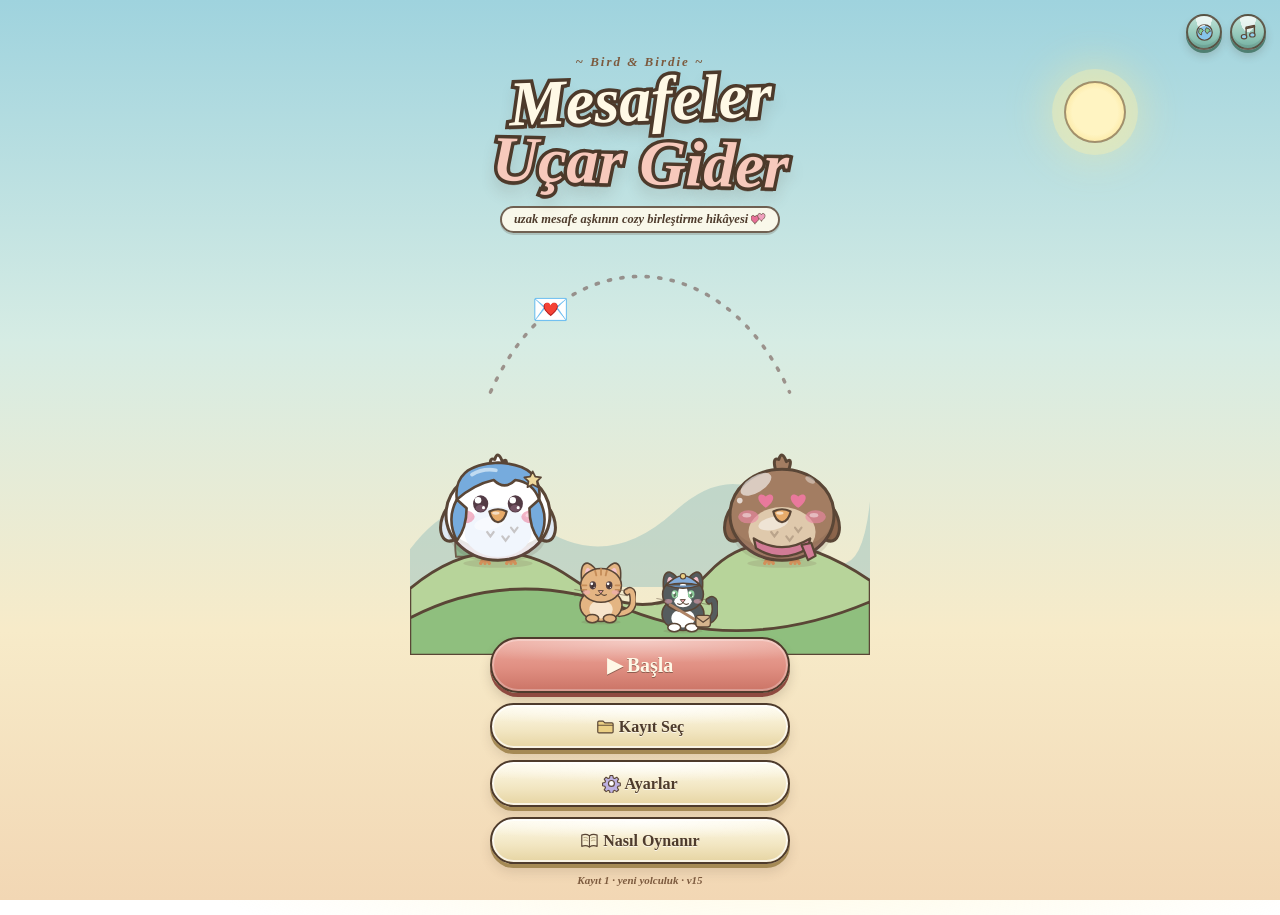
==== commit 80fc2d35: "v15: mağaza ve paketler (test satın alma), 5 görünüm teması, Google test reklamları, test modu kaldı" ====
--- a/index.html
+++ b/index.html
@@ -18,7 +18,7 @@
   --tray1:#F4C79C;--tray2:#E6A675;--trayE:#B97A4E;--cell:#FFF7EC;--cellS:#F0D6BE;
   --sh:rgba(120,70,60,.28);
   --bw:max(250px,min(calc(100vw - 24px),420px,calc(100vh - 540px)));
-  --bw:max(250px,min(calc(100vw - 24px),420px,calc(100dvh - 470px)));
+  --bw:max(250px,min(calc(100vw - 24px),420px,calc(100dvh - 470px - var(--adH,0px))));
   --cs:calc((var(--bw) - 40px)/5);
 }
 body[data-theme=autumn]{--bg1:#FFE6CC;--bg2:#FFF1DA;--bg3:#F6D3A6;--pink:#F59A4B;--pinkd:#D9741E;--pink2:#FFD2A8;--tray1:#CF935F;--tray2:#AE6B40;--trayE:#7B4A2B;--cell:#FFEFD9;--cellS:#EBCDA6}
@@ -34,7 +34,7 @@
 @keyframes drift{0%{transform:translateY(0) rotate(0)}100%{transform:translateY(-110vh) rotate(30deg)}}
 .awning{position:relative;z-index:3;height:16px;background:repeating-linear-gradient(90deg,var(--pink) 0 22px,#fff 22px 44px);border-bottom:3px solid var(--ink)}
 .awning::after{content:"";position:absolute;left:0;right:0;top:100%;height:11px;background:radial-gradient(circle at 11px 0,var(--pink) 10px,transparent 10.5px) 0 0/44px 11px repeat-x,radial-gradient(circle at 33px 0,#fff 10px,transparent 10.5px) 0 0/44px 11px repeat-x;filter:drop-shadow(0 2px 0 var(--ink))}
-#app{position:relative;z-index:1;max-width:460px;margin:0 auto;padding:16px 12px 26px;display:flex;flex-direction:column;gap:9px}
+#app{position:relative;z-index:1;max-width:460px;margin:0 auto;padding:16px 12px 26px;margin-bottom:var(--adH,0px);display:flex;flex-direction:column;gap:9px}
 .panel{background:var(--paper);border:2.5px solid var(--ink);border-radius:20px;box-shadow:0 4px 0 rgba(107,74,69,.28)}
 
 /* header */
@@ -252,10 +252,11 @@
 .mrow small{display:block;font-size:10.5px;color:var(--ink2);font-weight:800}
 .mrow input[type=range]{width:100%;accent-color:var(--pink)}
 .mrow input[type=text]{width:100%;border:2px solid var(--ink);border-radius:10px;padding:6px 8px;background:#fffdf9}
-.sw{position:relative;width:50px;height:28px;flex:none}
+.mrow>div:first-child{flex:1;min-width:0}
+.sw{position:relative;width:52px;height:30px;flex:none;display:block;align-self:center}
 .sw input{opacity:0;width:0;height:0;position:absolute}
-.sw span{position:absolute;inset:0;border-radius:99px;background:#E7D7DB;border:2px solid var(--ink);transition:.2s;cursor:pointer}
-.sw span::after{content:"";position:absolute;top:2px;left:2px;width:20px;height:20px;border-radius:50%;background:#fff;border:2px solid var(--ink);transition:.2s}
+.sw span{position:absolute;inset:0;box-sizing:border-box;border-radius:99px;background:#E7D7DB;border:2px solid var(--ink);transition:background .2s;cursor:pointer}
+.sw span::after{content:"";position:absolute;box-sizing:border-box;top:50%;left:3px;width:20px;height:20px;margin-top:-10px;border-radius:50%;background:#fff;border:2px solid var(--ink);transition:transform .2s}
 .sw input:checked+span{background:var(--pink)}
 .sw input:checked+span::after{transform:translateX(22px)}
 .chips{display:flex;gap:6px;flex-wrap:wrap;margin-top:6px}
@@ -505,7 +506,7 @@
 /* ---- PC / geniş ekran düzeni: sol bilgi, sağ tahta ---- */
 .colL,.colR{display:contents}
 @media (min-width:900px) and (min-height:560px){
-  :root{--bw:max(300px,min(540px,calc(100dvh - 290px)))}
+  :root{--bw:max(300px,min(540px,calc(100dvh - 290px - var(--adH,0px))))}
   #app{max-width:1080px;display:grid;grid-template-columns:minmax(380px,450px) 1fr;column-gap:30px;row-gap:9px;align-items:start;padding-top:12px}
   #app>.top{grid-column:1/-1}
   .colL,.colR{display:flex;flex-direction:column;gap:9px;min-width:0}
@@ -729,7 +730,7 @@
 
 /* v11: mobil ekran oranı — her şey tek ekrana sığsın */
 @media (max-width:899px){
-  :root{--bw:max(230px,min(calc(100vw - 20px),420px,calc(100dvh - 388px)));--bw:max(230px,min(calc(100vw - 20px),420px,calc(100dvh - 388px)))}
+  :root{--bw:max(230px,min(calc(100vw - 20px),420px,calc(100dvh - 388px - var(--adH,0px))));--bw:max(230px,min(calc(100vw - 20px),420px,calc(100dvh - 388px - var(--adH,0px))))}
   .awning{height:9px}.awning::after{height:7px}
   #app{padding:6px 10px 8px;gap:5px}
   .top .l2{display:none}.logo{padding-top:6px}.logoCat{width:26px;height:20px;top:-4px}
@@ -765,7 +766,7 @@
   .lv-top>.stat,.lv-top>.ibtn,.lv-top>button{order:2;flex:none}
   .orow{min-height:34px;padding:2px 4px;gap:4px}.orow .mini{width:26px;height:26px}.orow .req{padding:1px 6px 1px 2px;gap:3px}.orow .req .rt span{font-size:12px}
   .odif{width:18px;font-size:8px}.o-head{font-size:11px;margin-bottom:0}.order{padding:4px 6px 5px}
-  :root{--bw:max(230px,min(calc(100vw - 20px),420px,calc(100dvh - 440px)))}
+  :root{--bw:max(230px,min(calc(100vw - 20px),420px,calc(100dvh - 440px - var(--adH,0px))))}
 }
 @media (max-width:899px){
   .nestRow{flex-wrap:wrap;row-gap:3px;align-items:center}
@@ -774,7 +775,7 @@
   #buyEnergy{order:-1;flex:none}
   .nests{order:0;flex:1 1 calc(100% - 68px);max-width:none;padding-top:8px}
   .kit{order:1;width:60px}
-  :root{--bw:max(230px,min(calc(100vw - 20px),420px,calc(100dvh - 488px)))}
+  :root{--bw:max(230px,min(calc(100vw - 20px),420px,calc(100dvh - 488px - var(--adH,0px))))}
 }
 
 /* v11: performans — pahalı efektleri azalt */
@@ -804,6 +805,33 @@
 .mp-me{animation:mpbob 1.8s ease-in-out infinite}@keyframes mpbob{50%{transform:translateY(-3px)}}
 body.eco .mp-me{animation:none}
 
+/* v15: mağaza — tema önizleme, paketler, test satın alma */
+.tabs button{min-width:0}
+.sitem .sart.wide{width:100%;height:66px}
+.artpv{position:relative;width:100%;max-width:120px;height:62px;margin:0 auto;border-radius:12px;border:2px solid var(--ink);overflow:hidden}
+.artpv-b{position:absolute;left:10px;top:9px;width:44px;height:44px;border-radius:9px;border:1.5px solid rgba(0,0,0,.35);display:grid;grid-template-columns:1fr 1fr;gap:3px;padding:4px}
+.artpv-b i{border-radius:4px}
+.artpv-k{position:absolute;right:10px;top:22px;width:44px;height:18px;border-radius:99px;border:1.5px solid rgba(0,0,0,.4);box-shadow:0 2px 0 rgba(0,0,0,.25)}
+.lrow.hot{border-color:var(--gold3);box-shadow:0 2px 0 var(--gold3),0 0 10px rgba(245,220,110,.7)}
+.lrow .btn.sm{white-space:nowrap;flex:none}
+.buyart{font-size:54px;text-align:center;line-height:1;margin:4px 0}
+.buyart svg.ui{width:64px;height:64px}
+.testtag{margin:6px auto 2px;padding:5px 10px;border:2px dashed var(--ink2);border-radius:10px;font-size:11px;font-weight:900;text-align:center;color:var(--ink2);background:rgba(255,255,255,.6)}
+/* v15: reklam alanları */
+:root.hasAd{--adH:calc(54px + env(safe-area-inset-bottom,0px))}
+#adBanner{position:fixed;left:0;right:0;bottom:0;z-index:70;height:var(--adH,54px);padding-bottom:env(safe-area-inset-bottom,0px);box-sizing:border-box;display:none;align-items:center;justify-content:center;background:rgba(30,24,20,.9);border-top:2px solid var(--ink)}
+:root.hasAd #adBanner{display:flex}
+#adSlot{width:320px;height:50px;max-width:100%;overflow:hidden;display:flex;align-items:center;justify-content:center}
+.adHouse{width:320px;max-width:100%;height:50px;display:flex;align-items:center;gap:8px;padding:0 10px;box-sizing:border-box;background:#fff;color:#202124;font:700 12px/1.2 Arial,Helvetica,sans-serif;border-radius:2px}
+.adHouse b{flex:none;background:#FBBC04;color:#202124;border-radius:3px;padding:2px 5px;font-size:10px}
+.adHouse span{flex:1;min-width:0}.adHouse small{display:block;font-weight:400;color:#5f6368;font-size:10px}
+.adHouse i{flex:none;font-style:normal;background:#1a73e8;color:#fff;border-radius:4px;padding:6px 9px;font-size:11px}
+:root.hasAd .roam{bottom:calc(var(--adH) + 4px)}
+:root.hasAd .coach{bottom:calc(var(--adH) + 10px)}
+:root.hasAd .coach:not(.show){transform:translate(-50%,calc(100% + var(--adH) + 40px))}
+:root.hasAd #scene{bottom:var(--adH)}
+.adtest{display:inline-block;background:#FBBC04;color:#202124;border-radius:4px;padding:1px 6px;font:700 10px Arial,sans-serif;vertical-align:middle;margin-left:4px}
+
 /* =====================================================================
    v14 — EL BOYAMASI / SULUBOYA MASAL DÜNYASI (Ghibli'den esinli, özgün)
    body.gh = varsayılan · Ayarlar > Çizim stili ile "Şeker" a dönülebilir
@@ -1017,6 +1045,119 @@
 body.gh .tfoot{color:#7C5A3E;font-style:italic}
 body.gh .slot{border:2px solid var(--ink);background:linear-gradient(180deg,#FFFDF2,#F9F0D8)}
 body.gh .slot.on{background:#FBEBDD;border-color:var(--pinkd)}
+
+/* =====================================================================
+   v15 — MAĞAZA TEMALARI (body.gh üzerine binen görünümler)
+   art-sakura: Kiraz Çiçeği · art-kraft: Eskiz Defteri · art-night: Gece Feneri
+   ===================================================================== */
+/* ---------- Kiraz Çiçeği ---------- */
+body.gh.art-sakura,body.gh.art-sakura[data-theme]{--ink:#5E4047;--ink2:#9A7480;--paper:#FFF8F5;--bg1:#F8D9E2;--bg2:#FDF1EC;--bg3:#F4C6D4;
+  --tray1:#EDB1BF;--tray2:#D98AA0;--trayE:#96506A;--cell:#FFF8F6;--cellS:#F2D2D9;--pink:#E88FA8;--pinkd:#B4526E;--pink2:#FBDAE3;--gold1:#FBE3EA;--gold2:#E5A0B4;--gold3:#B4526E}
+body.gh.art-sakura .awning{background:repeating-linear-gradient(90deg,#F2A9BD 0 24px,#FFF6F3 24px 48px)}
+body.gh.art-sakura .btn{background:radial-gradient(ellipse 80% 40% at 50% 6%,rgba(255,255,255,.45) 0,transparent 100%),linear-gradient(180deg,#F5B3C4 0,#E88FA8 55%,#D4708C 100%);box-shadow:0 4px 0 #96405A,inset 0 0 0 2px rgba(255,255,255,.3),0 8px 12px rgba(94,64,71,.2)}
+body.gh.art-sakura .btn:active{box-shadow:0 1px 0 #96405A}
+body.gh.art-sakura .btn.soft{background:linear-gradient(180deg,#FFFDFB,#FBE6EA 60%,#F3CDD6);box-shadow:0 4px 0 #C9909F,inset 0 0 0 2px rgba(255,255,255,.7)}
+body.gh.art-sakura .ibtn{background:radial-gradient(ellipse at 50% 0,rgba(255,255,255,.7) 0 35%,transparent 36%),linear-gradient(180deg,#FBD3DC,#F0A6B8 70%,#E48CA2);box-shadow:0 3px 0 #B4526E,0 6px 8px rgba(94,64,71,.2)}
+body.gh.art-sakura .board{border-color:#96506A;box-shadow:0 6px 0 var(--trayE),0 0 0 2px rgba(94,64,71,.85),inset 0 3px 0 rgba(255,240,244,.5),inset 0 -8px 14px rgba(120,50,75,.2),0 18px 26px rgba(94,64,71,.28)}
+body.gh.art-sakura .panel,body.gh.art-sakura .mcard{background:linear-gradient(180deg,rgba(255,253,251,.97),rgba(253,236,239,.97))}
+body.gh.art-sakura .mcard{border-color:#B4526E;box-shadow:0 0 0 2px rgba(94,64,71,.5),0 5px 0 2px #96405A,inset 0 0 0 3px rgba(255,255,255,.6),0 24px 40px rgba(60,30,40,.4)}
+body.gh.art-sakura .hpill,body.gh.art-sakura .stat{background:linear-gradient(180deg,#FFFDFB,#FBE0E6)}
+body.gh.art-sakura .tabs button.on,body.gh.art-sakura .chip.on,body.gh.art-sakura .x{background:linear-gradient(180deg,#F5B3C4,#DE7F99);box-shadow:0 3px 0 #96405A}
+body.gh.art-sakura .feed{border-color:#D98AA0;box-shadow:0 0 0 2px var(--ink),0 5px 0 2px #96506A,inset 0 0 0 2px rgba(255,245,248,.7),0 12px 18px rgba(94,64,71,.28)}
+body.gh.art-sakura #title{background:linear-gradient(180deg,#F6C3D3 0%,#FBE3E6 42%,#FFF4EC 72%,#F9DCE0 100%)}
+body.gh.art-sakura .thills path:nth-child(1){fill:#F2BFCB}body.gh.art-sakura .thills path:nth-child(2){fill:#C9DDA8}
+body.gh.art-sakura .tl1.b{color:#FBD0DB}
+body.gh.art-sakura #scene svg{filter:saturate(.75) sepia(.1) hue-rotate(-12deg)}
+body.gh.art-sakura .toast{background:linear-gradient(180deg,#EFA1B6,#D4708C)}
+
+/* ---------- Eskiz Defteri ---------- */
+body.gh.art-kraft,body.gh.art-kraft[data-theme]{--ink:#43362A;--ink2:#7E6A52;--paper:#F5ECD8;--bg1:#E6D8BC;--bg2:#EFE5CE;--bg3:#D9C7A2;
+  --tray1:#CDB48A;--tray2:#B89B6C;--trayE:#6F5838;--cell:#F8F0DE;--cellS:#DBCAA4;--pink:#B98A5A;--pinkd:#7A5632;--pink2:#EAD7B5;--gold1:#F0E2BC;--gold2:#C2A46A;--gold3:#7E6436}
+body.gh.art-kraft{background:
+  repeating-linear-gradient(0deg,rgba(67,54,42,.07) 0 1px,transparent 1px 22px),
+  repeating-linear-gradient(90deg,rgba(67,54,42,.07) 0 1px,transparent 1px 22px),
+  linear-gradient(180deg,var(--bg1) 0%,var(--bg2) 55%,var(--bg3) 100%) fixed}
+body.gh.art-kraft .awning{background:repeating-linear-gradient(90deg,#B98A5A 0 24px,#F5ECD8 24px 48px)}
+body.gh.art-kraft .btn{background:linear-gradient(180deg,#CBA273 0,#B98A5A 55%,#9E7144 100%);box-shadow:0 4px 0 #5E4122,inset 0 0 0 2px rgba(255,255,255,.22)}
+body.gh.art-kraft .btn:active{box-shadow:0 1px 0 #5E4122}
+body.gh.art-kraft .btn.soft{background:linear-gradient(180deg,#FBF4E2,#EBDDBD 60%,#DCCAA0);box-shadow:0 4px 0 #9A8256,inset 0 0 0 2px rgba(255,255,255,.6)}
+body.gh.art-kraft .ibtn{background:linear-gradient(180deg,#EADBB8,#D0B98A 70%,#BFA672);box-shadow:0 3px 0 #7E6436}
+body.gh.art-kraft .panel,body.gh.art-kraft .mcard{background:linear-gradient(180deg,rgba(250,243,226,.98),rgba(238,226,198,.98));border-style:dashed}
+body.gh.art-kraft .mcard{border-color:#6F5838;box-shadow:0 0 0 2px rgba(67,54,42,.45),0 5px 0 2px #4E3C24,0 24px 40px rgba(40,30,18,.45)}
+body.gh.art-kraft .hpill,body.gh.art-kraft .stat{background:linear-gradient(180deg,#FBF4E2,#E9DAB6)}
+body.gh.art-kraft .board{border-color:#4E3C24;background:repeating-linear-gradient(45deg,rgba(67,54,42,.07) 0 2px,transparent 2px 9px),linear-gradient(160deg,var(--tray1),var(--tray2))}
+body.gh.art-kraft .cell{border:1.5px dashed rgba(67,54,42,.45)}
+body.gh.art-kraft .tabs button.on,body.gh.art-kraft .chip.on,body.gh.art-kraft .x{background:linear-gradient(180deg,#CBA273,#A67A4A);box-shadow:0 3px 0 #5E4122}
+body.gh.art-kraft .item{border-radius:26%;border-style:solid;box-shadow:inset 0 2px 2px rgba(255,255,255,.6),0 3px 0 var(--t3),0 5px 5px rgba(67,54,42,.18)}
+body.gh.art-kraft .t1{--t1:#F1E2D2;--t2:#D9B49C;--t3:#9C6E55}
+body.gh.art-kraft .t2{--t1:#E6E6CC;--t2:#B9BD92;--t3:#787C52}
+body.gh.art-kraft .t3{--t1:#F3E6C4;--t2:#D9BC84;--t3:#9A7A40}
+body.gh.art-kraft .t4{--t1:#E4DCDC;--t2:#B8A9AC;--t3:#7C6C70}
+body.gh.art-kraft .t5{--t1:#DCE4E0;--t2:#A4B8B4;--t3:#627C78}
+body.gh.art-kraft .t6,body.gh.art-kraft .kx{--t1:#F6ECBE;--t2:#DCC272;--t3:#9A8030}
+body.gh.art-kraft .feed{border-color:#9A7C50;background:#E4DCC6;box-shadow:0 0 0 2px var(--ink),0 5px 0 2px #5E4A2C}
+body.gh.art-kraft #title{background:repeating-linear-gradient(0deg,rgba(67,54,42,.07) 0 1px,transparent 1px 22px),repeating-linear-gradient(90deg,rgba(67,54,42,.07) 0 1px,transparent 1px 22px),linear-gradient(180deg,#E6D8BC,#F1E7D0 60%,#DCCBA6)}
+body.gh.art-kraft .thills path:nth-child(1){fill:#D6C49C}body.gh.art-kraft .thills path:nth-child(2){fill:#BFAE84}
+body.gh.art-kraft .tsun{background:#F3E4B4;box-shadow:none;border-style:dashed}
+body.gh.art-kraft .tl1.b{color:#EAD7B5}
+body.gh.art-kraft #scene svg,body.gh.art-kraft .tscene::before{filter:grayscale(.75) sepia(.55) contrast(.95)}
+body.gh.art-kraft .toast{background:linear-gradient(180deg,#B39468,#8C6E44)}
+body.gh.art-kraft .fill{background:linear-gradient(180deg,#D3AF82,#B98A5A 55%,#9E7144)}
+body.gh.art-kraft #eFill{background:linear-gradient(180deg,#C9CB9C,#A3A870 55%,#7F8450)}
+
+/* ---------- Gece Feneri ---------- */
+body.gh.art-night,body.gh.art-night[data-theme]{--ink:#2C2A45;--ink2:#6B6890;--paper:#F1EEF4;--bg1:#18213F;--bg2:#2E3A66;--bg3:#514B78;
+  --tray1:#46548A;--tray2:#303A6A;--trayE:#141A38;--cell:#ECE9F5;--cellS:#B8B4D4;--pink:#E7B85C;--pinkd:#9A6C22;--pink2:#F6E4B6;--gold1:#FBE9B0;--gold2:#E0AE4A;--gold3:#8E6A22}
+body.gh.art-night{background:
+  radial-gradient(circle at 12% 9%,#fff 0 1.2px,transparent 1.8px),radial-gradient(circle at 31% 22%,#FFF3C4 0 1px,transparent 1.6px),
+  radial-gradient(circle at 54% 7%,#fff 0 1.4px,transparent 2px),radial-gradient(circle at 72% 17%,#fff 0 1px,transparent 1.6px),
+  radial-gradient(circle at 90% 30%,#FFF3C4 0 1.3px,transparent 1.9px),radial-gradient(circle at 20% 40%,#fff 0 .9px,transparent 1.5px),
+  radial-gradient(circle at 64% 36%,#fff 0 1px,transparent 1.6px),radial-gradient(circle at 44% 52%,#FFF3C4 0 .9px,transparent 1.5px),
+  radial-gradient(ellipse 46% 22% at 84% 8%,rgba(255,236,170,.32) 0,transparent 70%),
+  linear-gradient(180deg,var(--bg1) 0%,var(--bg2) 58%,var(--bg3) 100%) fixed}
+body.gh.art-night::before{opacity:.25}
+body.gh.art-night .awning{background:repeating-linear-gradient(90deg,#3B4780 0 24px,#E7B85C 24px 48px)}
+body.gh.art-night .btn{color:#3A2A0C;text-shadow:0 1px 0 rgba(255,245,200,.6);background:radial-gradient(ellipse 80% 40% at 50% 6%,rgba(255,255,255,.5) 0,transparent 100%),linear-gradient(180deg,#F6D98C 0,#E7B85C 55%,#CC9838 100%);box-shadow:0 4px 0 #7A5516,inset 0 0 0 2px rgba(255,255,255,.3),0 0 14px rgba(240,200,100,.35)}
+body.gh.art-night .btn:active{box-shadow:0 1px 0 #7A5516}
+body.gh.art-night .btn.soft{color:var(--ink);background:linear-gradient(180deg,#FAF8FD,#E4E0F0 60%,#CFCAE4);box-shadow:0 4px 0 #7C78A4,inset 0 0 0 2px rgba(255,255,255,.7)}
+body.gh.art-night .ibtn{background:radial-gradient(ellipse at 50% 0,rgba(255,255,255,.55) 0 35%,transparent 36%),linear-gradient(180deg,#A6B1E4,#7480C4 70%,#5E69AE);box-shadow:0 3px 0 #2E3768,0 6px 8px rgba(0,0,0,.3)}
+body.gh.art-night .panel{background:linear-gradient(180deg,rgba(246,244,250,.96),rgba(224,220,238,.96));box-shadow:0 3px 0 rgba(10,12,30,.45),inset 0 0 0 3px rgba(255,255,255,.5),0 8px 18px rgba(0,0,0,.35)}
+body.gh.art-night .mcard{border-color:#2E3768;background:linear-gradient(180deg,rgba(248,246,252,.98),rgba(226,222,240,.98));box-shadow:0 0 0 2px rgba(231,184,92,.7),0 5px 0 2px #141A38,inset 0 0 0 3px rgba(255,255,255,.5),0 24px 40px rgba(0,0,0,.6)}
+body.gh.art-night .modal{background:radial-gradient(circle at 50% 30%,rgba(20,26,56,.5),rgba(6,8,20,.78))}
+body.gh.art-night .hpill,body.gh.art-night .stat{background:linear-gradient(180deg,#FAF8FD,#DAD5EC)}
+body.gh.art-night .board{border-color:#141A38;background:radial-gradient(ellipse 90% 26% at 50% 0,rgba(255,236,170,.22) 0,transparent 100%),linear-gradient(160deg,var(--tray1),var(--tray2));box-shadow:0 6px 0 var(--trayE),0 0 0 2px rgba(231,184,92,.75),inset 0 3px 0 rgba(200,210,255,.25),inset 0 -8px 14px rgba(0,0,20,.35),0 18px 30px rgba(0,0,0,.5)}
+body.gh.art-night .cell{border-color:rgba(200,206,240,.4)}
+body.gh.art-night .cell.sel{background:radial-gradient(circle at 50% 40%,#FFF8DC,#F6E4B6)}
+body.gh.art-night .tabs button.on,body.gh.art-night .chip.on,body.gh.art-night .x{color:#3A2A0C;background:linear-gradient(180deg,#F6D98C,#DDAA48);box-shadow:0 3px 0 #7A5516;text-shadow:none}
+body.gh.art-night .l1,body.gh.art-night .l2{color:#FBE9B0}
+body.gh.art-night .feed{border-color:#46548A;background:#2A3560;box-shadow:0 0 0 2px #141A38,0 5px 0 2px #0C1028,inset 0 0 0 2px rgba(231,184,92,.6),0 12px 20px rgba(0,0,0,.5)}
+body.gh.art-night .fill{background:linear-gradient(180deg,#F6D98C,#E7B85C 55%,#CC9838)}
+body.gh.art-night .nlabel,body.gh.art-night .nests .nlabel{color:#FBE9B0;text-shadow:0 1px 0 #141A38}
+body.gh.art-night .o-head{text-shadow:none}
+body.gh.art-night #scene svg{filter:brightness(.5) saturate(.7) hue-rotate(15deg)}
+body.gh.art-night #bg span{opacity:.5}
+body.gh.art-night #title{background:radial-gradient(circle at 14% 12%,#fff 0 1.2px,transparent 1.8px),radial-gradient(circle at 38% 6%,#FFF3C4 0 1px,transparent 1.6px),radial-gradient(circle at 60% 16%,#fff 0 1.3px,transparent 1.9px),radial-gradient(circle at 82% 9%,#fff 0 1px,transparent 1.6px),radial-gradient(circle at 26% 28%,#fff 0 .9px,transparent 1.5px),radial-gradient(circle at 92% 30%,#FFF3C4 0 1px,transparent 1.6px),linear-gradient(180deg,#141C3A 0%,#2B3662 45%,#57507E 100%)}
+body.gh.art-night .tsun{background:radial-gradient(circle at 38% 36%,#FFFDF0 0 50%,#F2E6B8 100%);border-color:rgba(255,245,200,.6);box-shadow:0 0 0 12px rgba(255,240,180,.14),0 0 46px 18px rgba(255,236,150,.3)}
+body.gh.art-night .tcloud{opacity:.28}
+body.gh.art-night .thills path:nth-child(1){fill:#3B4A78}body.gh.art-night .thills path:nth-child(2){fill:#2A3560}
+body.gh.art-night .tscene::before{filter:brightness(.45) saturate(.6)}
+body.gh.art-night .tl0,body.gh.art-night .tfoot{color:#D9D4EE}
+body.gh.art-night .tl1{color:#FBE9B0}body.gh.art-night .tl1.b{color:#F6D98C}
+body.gh.art-night .toast{background:linear-gradient(180deg,#6672B8,#3F4A8A)}
+body.gh.art-night .jbar{background:rgba(236,233,245,.95)!important}
+body.gh.art-night #eFill{background:linear-gradient(180deg,#F6D98C,#E7B85C 55%,#CC9838)}
+
+/* v15: tahta temaları her görünüm temasında geçerli */
+body.gh[data-board=candy][data-board]{--tray1:#FFC2D8;--tray2:#FF9CBF;--trayE:#D96C97;--cell:#FFF3F8;--cellS:#F7C9DA}
+body.gh[data-board=night][data-board]{--tray1:#6F77B8;--tray2:#4B5391;--trayE:#2D3361;--cell:#D9DDF5;--cellS:#A9B0DE}
+body.gh[data-board=mint][data-board]{--tray1:#A8E4CB;--tray2:#6FCBA6;--trayE:#3E9A77;--cell:#F0FFF8;--cellS:#C4EBDA}
+body.gh[data-board=marble][data-board]{--tray1:#E9E6EE;--tray2:#C9C4D4;--trayE:#8F889E;--cell:#FFFFFF;--cellS:#DAD6E2}
+body.gh[data-board=sakura][data-board]{--tray1:#FFD6E4;--tray2:#F5A3C2;--trayE:#C96A8F;--cell:#FFF5F9;--cellS:#F9D3E2}
+body.gh[data-board=forest][data-board]{--tray1:#9ED39A;--tray2:#5FA36A;--trayE:#3A6F47;--cell:#F0FBEA;--cellS:#CBE6C2}
+body.gh[data-board=galaxy][data-board]{--tray1:#6A58AE;--tray2:#3B2F73;--trayE:#22194A;--cell:#E6DEFA;--cellS:#B9ABE6}
+body.gh[data-board=gold][data-board]{--tray1:#F8DE8A;--tray2:#DDAE3E;--trayE:#A87B1E;--cell:#FFF8E0;--cellS:#F0DDA0}
+body.gh[data-board=sunset][data-board]{--tray1:#FFB38A;--tray2:#F5806A;--trayE:#C2514A;--cell:#FFF0E2;--cellS:#F7CDB0}
+body.gh[data-board] .board{border-color:var(--trayE)}
 </style>
 </head>
 <body data-theme="pink">
@@ -1029,7 +1170,7 @@
     <div class="hpill" id="heartPill">❤ <b id="hearts">0</b></div>
     <button class="ibtn" id="btnBook" aria-label="Defter">📖<i class="dot" id="bookDot"></i></button>
     <button class="ibtn" id="btnGift" aria-label="Hediye">🎁</button>
-    <button class="ibtn" id="btnShop" aria-label="Dükkan">🛍️</button>
+    <button class="ibtn" id="btnShop" aria-label="Mağaza">🛍️</button>
     <button class="ibtn" id="btnSettings" aria-label="Ayarlar">⚙️</button>
   </header>
 
@@ -1120,6 +1261,7 @@
   </div>
 </div>
 
+<div id="adBanner" aria-label="Reklam"><div id="adSlot"></div></div>
 <div class="roam" id="roam"></div>
 <div class="toast" id="toast"></div>
 <canvas id="fx"></canvas>
@@ -1156,6 +1298,15 @@
 </div>
 
 <!-- Reklam (demo) -->
+<div class="modal" id="mBuy">
+  <div class="mcard">
+    <h2 class="li-h" id="buyTitle"></h2>
+    <div class="buyart" id="buyArt"></div>
+    <p class="mcap" id="buyText"></p>
+    <div class="testtag" data-en="TEST PURCHASE — no real payment is taken">TEST SATIN ALMA — gerçek ödeme alınmaz</div>
+    <div class="mbtns"><button class="btn" id="buyOk"></button><button class="btn soft" id="buyCancel" data-en="Cancel">Vazgeç</button></div>
+  </div>
+</div>
 <div class="modal" id="mAd">
   <div class="mcard">
     <h2 class="li-h" id="adTitle">🎬</h2>
@@ -1252,9 +1403,7 @@
       <div class="mrow"><div style="width:100%"><span data-en="Music volume">Müzik sesi</span><input type="range" id="rgMus" min="0" max="100"><div class="chips" id="trackChips"></div></div></div>
       <div class="mrow"><div style="width:100%"><span data-en="🌍 Language">🌍 Dil</span><div class="chips" id="langChips"></div></div></div>
       <div class="mrow"><div style="width:100%"><span data-en="🐦 Names">🐦 İsimler</span><small data-en="You / your partner">Sen / sevgilin</small><input type="text" id="inMe" maxlength="12" style="margin-top:5px"><input type="text" id="inYou" maxlength="12" style="margin-top:5px"></div></div>
-      <div class="mrow"><div><span data-en="🎨 Art style: storybook watercolor">🎨 Çizim stili: masal / suluboya</span><small data-en="Hand-painted storybook look. Turn off for the glossy candy look">El boyaması masal görünümü. Kapatırsan parlak şeker görünümüne döner</small></div><label class="sw"><input type="checkbox" id="swArt"><span></span></label></div>
       <div class="mrow"><div><span data-en="🔋 Battery saver">🔋 Pil tasarrufu</span><small data-en="Fewer animations, lighter music — keeps the phone cool">Daha az animasyon, hafif müzik — telefon ısınmasın</small></div><label class="sw"><input type="checkbox" id="swEco"><span></span></label></div>
-      <div class="mrow"><div><span data-en="♾️ Unlimited Energy">♾️ Sınırsız Enerji</span><small data-en="Test mode">Test modu</small></div><label class="sw"><input type="checkbox" id="swUnl"><span></span></label></div>
     </div>
     <div class="mbtns">
       <button class="btn sm" id="btnSave2" data-en="💾 Save Game">💾 Oyunu Kaydet</button>
@@ -1295,7 +1444,7 @@
 <!-- Dükkan -->
 <div class="modal" id="mShop">
   <div class="mcard wide">
-    <div class="mhead"><h2 data-en="🛍️ Shop">🛍️ Dükkan</h2><button class="x" data-close="mShop">✕</button></div>
+    <div class="mhead"><h2 data-en="🛍️ Store">🛍️ Mağaza</h2><button class="x" data-close="mShop">✕</button></div>
     <div style="text-align:right;font-weight:900;margin:-2px 2px 4px">🪙 <b id="shopCoins">0</b> &nbsp; ❤ <b id="shopHearts">0</b> </div>
     <div class="tabs" id="shopTabs"></div>
     <div class="mbody" id="shopBody"></div>
@@ -1387,6 +1536,14 @@
 };
 const JOKERS={hammer:{intro:6,cost:40,ico:'🔨'},magnet:{intro:14,cost:55,ico:'🧲'},star:{intro:24,cost:70,ico:'✨'}};
 const THEMES={pink:0,autumn:60,snow:60};
+/* v15: mağazadaki görünüm temaları (çizim stili) */
+const ARTS={
+  gh:{cost:0,n:['Suluboya Masal','Storybook Watercolor'],d:['El boyaması, sıcak kâğıt ve ahşap','Hand-painted, warm paper and wood'],tc:'#CDE6E2',pv:['#CDE6E2','#F5F0D8','#C9A06A','#FCF3DC','#E08F82']},
+  candy:{cost:0,n:['Şeker','Candy'],d:['Parlak, canlı ve jöle gibi','Glossy, vivid and jelly-like'],tc:'#FFE3EA',pv:['#BFE3F5','#FFE3EA','#9C6BFF','#F3E9FF','#FF5DA2']},
+  sakura:{cost:300,n:['Kiraz Çiçeği','Cherry Blossom'],d:['Pembe bahar, uçuşan taç yaprakları','Pink spring with drifting petals'],tc:'#F9DDE4',pv:['#F9DDE4','#FDF1EC','#E9A9B8','#FFF7F5','#E88FA8']},
+  kraft:{cost:350,n:['Eskiz Defteri','Sketchbook'],d:['Kraft kâğıt, kurşun kalem tonları','Kraft paper and pencil tones'],tc:'#E9DCC3',pv:['#E9DCC3','#EFE5D0','#CDB48A','#F7EFDC','#B98A5A']},
+  night:{cost:400,n:['Gece Feneri','Night Lantern'],d:['Yıldızlı gökyüzü, fener ışığı','Starry sky and lantern glow'],tc:'#1F2A4D',pv:['#1F2A4D','#55507A','#3D4A7A','#E9E6F2','#E0AE4A']}
+};
 const ROUTE_TR=['İstanbul','Bolu','Ankara','Kapadokya','Toroslar','Çukurova','Tarsus','Adana'];
 const ROUTE_EN=['Istanbul','Bolu','Ankara','Cappadocia','Taurus Mts','Cukurova','Tarsus','Adana'];
 const REGION_TRACK=['bosph','forest','steppe','cappa','snow','coffee','sea','adana'];
@@ -1419,7 +1576,7 @@
 const kitMs=()=>Math.round(BAL.kitMs*(1-BAL.kitPerCat*state.maxC));
 
 /* ---------- durum ---------- */
-function defaultSettings(){return{sfx:true,music:true,sfxVol:.8,musVol:.7,track:'auto',unlimited:false,eco:null,art:'gh',lang:'tr',names:{me:'Bird',you:'Birdie'}}}
+function defaultSettings(){return{sfx:true,music:true,sfxVol:.8,musVol:.7,track:'auto',eco:null,lang:'tr',names:{me:'Bird',you:'Birdie'}}}
 function defState(settings){
   const board=Array(CELLS).fill(null);
   [6,7,11,13,17].forEach(i=>board[i]={t:'a',l:1,k:false});
@@ -1429,7 +1586,8 @@
     orders:null,orderN:0,nest:{skin:'twig',skins:['twig'],decor:{l:'',r:'',t:''},owned:[]},albumClaimed:{},
     story:{intro:false,beat:0},trip:1,letters:[],notes:[],
     up:{blanket:0,post:0,nest:0},
-    cos:{hat:'beanie',hats:['beanie','none'],theme:'pink',themes:['pink'],acc:'none',accs:['none'],board:'wood',boards:['wood']},
+    cos:{hat:'beanie',hats:['beanie','none'],theme:'pink',themes:['pink'],acc:'none',accs:['none'],board:'wood',boards:['wood'],art:'gh',arts:['gh','candy']},
+    iap:{noads:false,starter:false,n:0},
     daily:{last:'',streak:0},quests:{date:'',list:[]},ach:{},
     stats:{orders:0,items:0,merges:0,spawns:0,boxes:0,rush:0,catMerges:0,pets:0,gifts:0,kittens:0},
     gifts:{used:[],sent:[]},
@@ -1497,6 +1655,12 @@
   s.adT=Number(s.adT)||0;s.lvs=(s.lvs&&typeof s.lvs==='object')?s.lvs:{};
   if(!(s.cos.acc in ACCS))s.cos.acc='none';if(!Array.isArray(s.cos.accs))s.cos.accs=['none'];
   if(!(s.cos.board in BOARDS))s.cos.board='wood';if(!Array.isArray(s.cos.boards))s.cos.boards=['wood'];
+  if(!Array.isArray(s.cos.arts))s.cos.arts=['gh','candy'];
+  if(s.settings&&s.settings.art==='candy'&&!s.cos._am)s.cos.art='candy';
+  s.cos._am=1;if(s.settings){delete s.settings.art;delete s.settings.unlimited}
+  if(!(s.cos.art in ARTS))s.cos.art='gh';
+  ['gh','candy'].forEach(k=>{if(!s.cos.arts.includes(k))s.cos.arts.push(k)});
+  s.iap=Object.assign({noads:false,starter:false,n:0},(s.iap&&typeof s.iap==='object')?s.iap:{});
   s.saga=sanSaga(s.saga);s.lv=sanLv(s.lv);
   return s;
 }
@@ -1523,7 +1687,7 @@
     d.board=o.board.map(c=>c&&c.l>=1&&c.l<=6?{t:'a',l:c.l|0,k:!!c.k}:null);
     d.km=Number(o.km)||KM_TOTAL;d.hearts=Number(o.hearts)||0;d.energy=Math.min(Number(o.energy)||0,BAL.energyBase);
     d.maxA=clamp(o.maxLevel|0,1,6);d.stats.orders=(o.stats&&o.stats.orders)|0;d.stats.items=(o.stats&&o.stats.items)|0;
-    if(o.settings){d.settings.sfx=o.settings.sfx!==false;d.settings.music=o.settings.music!==false;d.settings.unlimited=!!o.settings.unlimited}
+    if(o.settings){d.settings.sfx=o.settings.sfx!==false;d.settings.music=o.settings.music!==false}
     d.story.intro=true;d.tut.done=true;d.story.beat=stageOf(d.km)>=5?4:stageOf(d.km);
     return fix(d);
   }catch(e){return null}
@@ -1775,23 +1939,28 @@
 const INK='#5A4636';
 /* v14: suluboya renk süzgeci — doygunluğu kıs, sıcak kâğıt tonuna çek */
 const __gsc={};
+const ART_FX={gh:{s:.72,l:.93,a:.06},sakura:{s:.66,l:.9,a:.09,tint:[246,184,200,.13],ink:'#6E4B50'},kraft:{s:.28,l:.9,a:.06,tint:[201,162,107,.34],ink:'#4A3B2E'},night:{s:.64,l:.88,a:.05,tint:[110,124,190,.14]}};
 function GS(s){
-  if(!document.body||!document.body.classList.contains('gh'))return s;
-  s=s.replace(/#4B2377|#6B4A45/gi,'#5A4636');
-  return s.replace(/#([0-9A-Fa-f]{6})\b/g,(m,h)=>{
-    const k=h.toUpperCase();if(__gsc[k])return __gsc[k];
-    if(k==='5A4636'||k==='FFFFFF'||k==='FFF6E0'){return __gsc[k]=m}
+  const art=document.body&&document.body.dataset.art,F=ART_FX[art];
+  if(!F)return s;
+  const C=__gsc[art]||(__gsc[art]={}),ink=F.ink||'#5A4636';
+  s=s.replace(/#4B2377|#6B4A45|#5A4636/gi,'#\u0001INK');
+  s=s.replace(/#([0-9A-Fa-f]{6})\b/g,(m,h)=>{
+    const k=h.toUpperCase();if(C[k])return C[k];
+    if(k==='FFFFFF'||k==='FFF6E0'){return C[k]=m}
     let r=parseInt(k.slice(0,2),16)/255,g=parseInt(k.slice(2,4),16)/255,b=parseInt(k.slice(4,6),16)/255;
     const mx=Math.max(r,g,b),mn=Math.min(r,g,b);let H=0,S=0,L=(mx+mn)/2;
     if(mx!==mn){const d=mx-mn;S=L>.5?d/(2-mx-mn):d/(mx+mn);
       H=mx===r?(g-b)/d+(g<b?6:0):mx===g?(b-r)/d+2:(r-g)/d+4;H/=6}
     if(H>.72&&H<.8)H=H*.6+.1;/* mor -> sıcak gül */
-    S=S*.72;L=L*.93+.06;
+    S=S*F.s;L=L*F.l+F.a;
     const f=(p,q,t)=>{if(t<0)t+=1;if(t>1)t-=1;return t<1/6?p+(q-p)*6*t:t<.5?q:t<2/3?p+(q-p)*(2/3-t)*6:p};
     let R,G,B;if(S===0){R=G=B=L}else{const q=L<.5?L*(1+S):L+S-L*S,p=2*L-q;R=f(p,q,H+1/3);G=f(p,q,H);B=f(p,q,H-1/3)}
-    const x=v=>('0'+Math.round(v*255).toString(16)).slice(-2);
-    return __gsc[k]='#'+(x(R)+x(G)+x(B)).toUpperCase();
+    if(F.tint){const t=F.tint,w=t[3];R=R*(1-w)+t[0]/255*w;G=G*(1-w)+t[1]/255*w;B=B*(1-w)+t[2]/255*w}
+    const x=v=>('0'+Math.round(Math.max(0,Math.min(1,v))*255).toString(16)).slice(-2);
+    return C[k]='#'+(x(R)+x(G)+x(B)).toUpperCase();
   });
+  return s.split('#\u0001INK').join(ink);
 }
 const HP='M0 6C-12 -2 -7 -11 0 -5C7 -11 12 -2 0 6Z';
 const st=w=>'stroke="'+INK+'" stroke-width="'+(w||2.6)+'" stroke-linejoin="round" stroke-linecap="round"';
@@ -2258,10 +2427,15 @@
   I.rain='<path d="M8 19Q2 19 2 14Q2 9.5 7.5 9Q9 3 16 3Q23 3 24.5 9Q30 9 30 14Q30 19 24 19Z" fill="#C4D3E8" '+k(2)+'/><path d="M9 23L7 28M16 23L14 28M23 23L21 28" stroke="#4B8FE0" stroke-width="2.6" stroke-linecap="round"/>';
   I.up='<path d="M16 29V9M7 17L16 7L25 17" fill="none" stroke="#4B2377" stroke-width="6.4" stroke-linecap="round" stroke-linejoin="round"/><path d="M16 29V9M7 17L16 7L25 17" fill="none" stroke="#4FD47A" stroke-width="3.4" stroke-linecap="round" stroke-linejoin="round"/>';
   I.ok='<circle cx="16" cy="16" r="13" fill="#4FD47A" '+k(2)+'/><path d="M9 16.5L14 21.5L23 11" fill="none" stroke="#fff" stroke-width="3.4" stroke-linecap="round" stroke-linejoin="round"/>';
+  I.brush='<path d="M20 4L28 12L16 22L10 16Z" fill="#FFD84D" '+k(2)+'/><path d="M10 16L16 22Q15 28 8 28Q5 28 3.5 26.5Q7 25 7 21Q7 17.5 10 16Z" fill="#FF8FB8" '+k(2)+'/>'+g('M21 8L24 11',2);
+  I.gem='<path d="M9 5H23L29 13L16 28L3 13Z" fill="#7FD6FF" '+k(2)+'/><path d="M3 13H29M9 5L12 13L16 28L20 13L23 5M12 13L16 5L20 13" fill="none" stroke="#4B2377" stroke-width="1.4" stroke-linejoin="round"/>'+g('M8 10L10.5 7',2);
+  I.noad='<rect x="4" y="8" width="24" height="16" rx="4" fill="#FFF3D6" '+k(2)+'/><path d="M10 20L12.5 12L15 20M11 17.5H14M18 12V20H20Q23 20 23 16Q23 12 20 12Z" fill="none" stroke="#4B2377" stroke-width="1.8" stroke-linecap="round" stroke-linejoin="round"/><path d="M5 27L27 5" stroke="#FF4F8B" stroke-width="3.4" stroke-linecap="round"/>';
+  I.chest='<path d="M4 14Q4 6 12 6H20Q28 6 28 14V26H4Z" fill="#D9924A" '+k(2)+'/><path d="M4 14H28" '+k(2)+' fill="none"/><rect x="13" y="11.5" width="6" height="7" rx="1.6" fill="#FFD84D" '+k(1.8)+'/>'+g('M8 10Q10 8.5 13 8.5',2);
+  I.ad='<rect x="3" y="7" width="26" height="18" rx="4" fill="#FFF3D6" '+k(2)+'/><path d="M9 20L12 12L15 20M10.2 17.4H13.8M19 12V20H21Q24.4 20 24.4 16Q24.4 12 21 12Z" fill="none" stroke="#4B2377" stroke-width="1.9" stroke-linecap="round" stroke-linejoin="round"/>';
   return I;
 })();
 /* emoji → ikon eşlemesi */
-const EMO_MAP={'🪙':'coin','❤':'heart','💕':'hearts','💖':'heart2','💗':'heart2','💝':'heart','💞':'hearts','♥':'heart','⭐':'star','★':'star','☆':'starE','🌻':'flowerE','🐾':'paw','🎁':'gift','💌':'mail','✉':'envelope','📖':'book','📚':'book','🐱':'cat','🐈':'cat','📦':'parcel','🎈':'balloon','🗺':'map','☁':'cloud','✔':'check','✅':'ok','✕':'cross','✖':'cross','❌':'cross','🌊':'wave','💰':'bag','🥺':'sad','🎬':'clap','✨':'sparkle','🔒':'lock','❄':'snow','🐥':'chick','🐣':'chick','☕':'coffee','🌲':'tree','🍢':'kebab','🌿':'leaf','🌫':'fog','💾':'disk','🗑':'trash','🌾':'wheat','🪨':'rock','🧊':'ice','🧺':'basket','👑':'crown','⚙':'gear','🐦':'bird','🕊':'dove','🌬':'wind','📍':'pin','🎵':'note','🎶':'note','📂':'folder','🥚':'egg','♾':'inf','🏠':'house','🏡':'house','❔':'q','❓':'q','🏆':'trophy','🪺':'nest','📋':'clip','🛍':'shop','🌍':'globe','🔨':'hammer','🌉':'bridge','🌱':'sprout','🌼':'flower','🌸':'flower','🏔':'mount','🎀':'ribbon','🚢':'ship','☀':'sun','💣':'bomb','🔊':'speaker','🔇':'mute','🔋':'battery','🎓':'cap','📮':'mailbox','⛺':'tent','🧁':'cupcake','🧲':'magnet','💭':'thought','🎉':'party','🐚':'shell','🍄':'mush','🌶':'pepper','☃':'snow','📅':'cal','📝':'pad','👆':'hand','⚡':'bolt','🎯':'target','🎨':'palette','🖼':'frame','🎲':'dice','🔀':'shuffle','🧹':'broom','🧶':'yarn','💥':'boom','🐝':'bee','🐟':'fish','📤':'share','😴':'smile','😄':'smile','🤗':'smile','😻':'smile','😿':'sad','💪':'bolt','🏮':'lantern','🎏':'carp','🪴':'pot','🫖':'teapot','♡':'heart2','🌧':'rain','🌤':'sun','🍃':'leaf','🍂':'leaf','🐤':'chick','✓':'check','⬆':'up','⬇':'up','↑':'up'};
+const EMO_MAP={'🖌':'brush','💎':'gem','🚫':'noad','🧰':'chest','📺':'ad','🪙':'coin','❤':'heart','💕':'hearts','💖':'heart2','💗':'heart2','💝':'heart','💞':'hearts','♥':'heart','⭐':'star','★':'star','☆':'starE','🌻':'flowerE','🐾':'paw','🎁':'gift','💌':'mail','✉':'envelope','📖':'book','📚':'book','🐱':'cat','🐈':'cat','📦':'parcel','🎈':'balloon','🗺':'map','☁':'cloud','✔':'check','✅':'ok','✕':'cross','✖':'cross','❌':'cross','🌊':'wave','💰':'bag','🥺':'sad','🎬':'clap','✨':'sparkle','🔒':'lock','❄':'snow','🐥':'chick','🐣':'chick','☕':'coffee','🌲':'tree','🍢':'kebab','🌿':'leaf','🌫':'fog','💾':'disk','🗑':'trash','🌾':'wheat','🪨':'rock','🧊':'ice','🧺':'basket','👑':'crown','⚙':'gear','🐦':'bird','🕊':'dove','🌬':'wind','📍':'pin','🎵':'note','🎶':'note','📂':'folder','🥚':'egg','♾':'inf','🏠':'house','🏡':'house','❔':'q','❓':'q','🏆':'trophy','🪺':'nest','📋':'clip','🛍':'shop','🌍':'globe','🔨':'hammer','🌉':'bridge','🌱':'sprout','🌼':'flower','🌸':'flower','🏔':'mount','🎀':'ribbon','🚢':'ship','☀':'sun','💣':'bomb','🔊':'speaker','🔇':'mute','🔋':'battery','🎓':'cap','📮':'mailbox','⛺':'tent','🧁':'cupcake','🧲':'magnet','💭':'thought','🎉':'party','🐚':'shell','🍄':'mush','🌶':'pepper','☃':'snow','📅':'cal','📝':'pad','👆':'hand','⚡':'bolt','🎯':'target','🎨':'palette','🖼':'frame','🎲':'dice','🔀':'shuffle','🧹':'broom','🧶':'yarn','💥':'boom','🐝':'bee','🐟':'fish','📤':'share','😴':'smile','😄':'smile','🤗':'smile','😻':'smile','😿':'sad','💪':'bolt','🏮':'lantern','🎏':'carp','🪴':'pot','🫖':'teapot','♡':'heart2','🌧':'rain','🌤':'sun','🍃':'leaf','🍂':'leaf','🐤':'chick','✓':'check','⬆':'up','⬇':'up','↑':'up'};
 const EMO_RE=new RegExp('('+Object.keys(EMO_MAP).sort((a,b)=>b.length-a.length).join('|')+')️?','g');
 const EMO_TEST=new RegExp('['+Object.keys(EMO_MAP).join('')+']','u');
 function emoSvg(name){return '<svg class="ui" viewBox="0 0 32 32" aria-hidden="true" data-i="'+name+'"><use href="#ui-'+name+'"/></svg>'}
@@ -2463,7 +2637,7 @@
   if(d>0){state.kit.n=Math.min(BAL.kitMax,state.kit.n+d);state.kit.t+=d*ms;if(state.kit.n>=BAL.kitMax)state.kit.t=now}
 }
 function renderEnergy(){
-  const unl=state.settings.unlimited,max=energyMax();
+  const unl=false,max=energyMax();
   $('#eNum').textContent=unl?'∞':state.energy;$('#eMax').textContent='/'+max;
   $('#eFill').style.width=(unl?100:clamp(state.energy/max*100,0,100))+'%';
   let note;
@@ -2485,7 +2659,7 @@
   if(lastHearts>=0&&state.hearts!==lastHearts){const p=$('#heartPill');p.classList.remove('bump');void p.offsetWidth;p.classList.add('bump')}
   lastHearts=state.hearts;
   renderEnergy();renderKit();
-  $('#buyEnergy').disabled=!!state.settings.unlimited;
+  $('#buyEnergy').disabled=false;
   $('#buyEnergy').innerHTML='+'+BAL.buyEnergyAmt+' 🌻<small>'+BAL.buyEnergyCost+' 🪙</small>';renderLvCard();renderStats();
   updateBookDot();
 }
@@ -2493,7 +2667,7 @@
 /* ---------- üretim ---------- */
 function spawn(k){
   ensureAudio();k=k||'post';
-  const unl=state.settings.unlimited,nest=document.querySelector('.nest[data-k="'+k+'"]')||$('#nest');
+  const unl=false,nest=document.querySelector('.nest[data-k="'+k+'"]')||$('#nest');
   if(!lvActive()){sfx('err');toast(T('Önce haritadan bir seviye seç 🗺️','Pick a level on the map first 🗺️'));bounceEl(nest);return}
   if(!unl&&state.energy<=0){sfx('err');toast(T('Enerji bitti! Sipariş teslim et, bekle ya da altınla enerji al','Out of energy! Deliver orders, wait, or buy energy with coins'));bounceEl(nest);afterAction();return}
   if(!emptyCells().length){sfx('err');toast(T('Tahta dolu! Biraz birleştir 🧺','Board is full! Merge a few items 🧺'));bounceEl(nest);afterAction();return}
@@ -3221,7 +3395,7 @@
 /* ---------- takılma kontrolü ---------- */
 function isStuck(){
   if(!state.lv||state.lv.done)return false;
-  const B=state.board,unl=state.settings.unlimited;
+  const B=state.board,unl=false;
   if(B.some(c=>c&&c.t==='x'))return false;
   if((unl||state.energy>0)&&emptyCells().length)return false;
   for(let i=0;i<CELLS;i++)for(let j=i+1;j<CELLS;j++)if(canMerge(B[i],B[j]))return false;
@@ -3233,7 +3407,7 @@
 }
 function showFail(){
   if(!lvActive()||mCur)return;
-  const noMoves=state.energy<=0&&!state.settings.unlimited;
+  const noMoves=state.energy<=0&&!false;
   trk('level_stuck',{n:state.lv.n,noMoves});
   showModal('mLvFail',()=>{
     $('#lfTitle').textContent=noMoves?T('Enerjin bitti! 🌻','Out of energy! 🌻'):T('Tahta tıkandı! 🧺','The board is jammed! 🧺');
@@ -3261,7 +3435,7 @@
   const L=state.lv;if(!L||L.done)return;
   L.done=true;
   const par=L.par||0,used=L.spawned;
-  const stars=state.settings.unlimited||used<=Math.ceil(par*1.12)+1?3:used<=Math.ceil(par*1.32)+2?2:1;
+  const stars=false||used<=Math.ceil(par*1.12)+1?3:used<=Math.ceil(par*1.32)+2?2:1;
   const weekly=!!L.weekly;
   const prev=state.saga.stars[L.n]||0,first=prev===0&&!weekly;
   if(!weekly)state.saga.stars[L.n]=Math.max(prev,stars);
@@ -3381,7 +3555,7 @@
   s+='<path id="mpDone" d="'+d+'" fill="none" stroke="#FF3FA0" stroke-width="6" stroke-linecap="round" stroke-dasharray="'+(f*total+.01).toFixed(1)+' '+(total+60).toFixed(0)+'"/>';
   /* 80 seviye noktası: tamamlananlar pembe */
   for(let c=1;c<80;c++){if(c%10===0)continue;const q=ptAt(lenAtT(c/10)),on=c<=comp;
-    s+='<circle cx="'+q[0].toFixed(1)+'" cy="'+q[1].toFixed(1)+'" r="'+(on?3:2.4)+'" fill="'+(on?'#FF3FA0':'#fff')+'" stroke="#4B2377" stroke-width="'+(on?1.6:1.3)+'"/>'}
+    s+='<circle class="mp-dot'+(on?' on':'')+'" cx="'+q[0].toFixed(1)+'" cy="'+q[1].toFixed(1)+'" r="'+(on?3:2.4)+'" fill="'+(on?'#FF3FA0':'#fff')+'" stroke="#4B2377" stroke-width="'+(on?1.6:1.3)+'"/>'}
   order.forEach((gi,i)=>{
     const q=P[i],reached=comp>=i*10,L=TR_LBL[gi];
     s+='<g class="mp-city'+(reached?' on':'')+'"><circle cx="'+q[0]+'" cy="'+q[1]+'" r="'+(reached?8:6.5)+'" fill="'+(reached?'#FF3FA0':'#fff')+'" stroke="#4B2377" stroke-width="3"/>'+(reached?'<circle cx="'+(q[0]-2.5)+'" cy="'+(q[1]-2.5)+'" r="2.4" fill="#fff" opacity=".8"/>':'')+'<text x="'+(+q[0]+L[0])+'" y="'+(+q[1]+L[1])+'" text-anchor="'+L[2]+'">'+rc(i)+'</text></g>';
@@ -3517,7 +3691,7 @@
   const m=document.querySelector('meta[name=theme-color]');if(m)m.content=({bosphorus:'#CFE6FA',forest:'#D7EFD9',steppe:'#FFF1C9',cappa:'#FFD9CC',taurus:'#DCEBFA',plain:'#FFF6D2',sea:'#C9F0F2',adana:'#FFD9B8'})[R.th];
 }
 /* =========================================================
-   EKONOMİ: canlar, altın, reklam (demo), jokerler, dükkan,
+   EKONOMİ: canlar, altın, reklam, jokerler, dükkan,
    mini oyun, haftalık meydan okuma, analitik
    ========================================================= */
 const ANALYTICS_URL=''; // İstersen buraya bir uç nokta yaz (POST JSON). Boşsa sadece yerel sayaçlar tutulur.
@@ -3571,41 +3745,130 @@
   const h=$('#shopHearts');if(h)h.textContent=state.hearts;
 }
 setInterval(()=>{
+  try{syncBanner()}catch(_){}
   if(!state||!started)return;
   const was=state.lives.n;tickLives();if(state.lives.n!==was){renderStats();saveSoon()}
   if($('#mLives').classList.contains('open'))paintLives();
 },1000);
 
-/* ---------- reklam (demo: sadece bekleme) ---------- */
-let adKind=null,adStart=0,adTimer=null,adDone=false;
-function openAd(kind){
-  adKind=kind;adDone=false;adStart=Date.now();
-  showModal('mAd',()=>{
-    $('#adTitle').textContent=T('🎬 Reklam (demo)','🎬 Ad (demo)');
-    $('#adText').textContent=kind==='life'?T('Bir can için '+BAL.adMs/1000+' sn bekle.','Wait '+BAL.adMs/1000+'s for a life.')
-      :kind==='moves'?T('+'+BAL.buyEnergyAmt+' enerji için '+BAL.adMs/1000+' sn bekle.','Wait '+BAL.adMs/1000+'s for +'+BAL.buyEnergyAmt+' energy.')
-      :T('+'+BAL.adCoins+' 🪙 için '+BAL.adMs/1000+' sn bekle.','Wait '+BAL.adMs/1000+'s for +'+BAL.adCoins+' 🪙.');
-    $('#adCancel').textContent=T('Vazgeç','Cancel');
-    $('#adClaim').disabled=true;paintAd();
-    clearInterval(adTimer);adTimer=setInterval(paintAd,200);
+/* ---------- reklamlar ----------
+   Google Publisher Tag (GPT) ile Google'ın RESMÎ TEST reklam birimleri kullanılır.
+   Yayına çıkarken ADS.banner / ADS.rewarded yerine kendi Ad Manager birimlerini yaz.
+   GPT yüklenemezse (çevrimdışı, engelleyici, dosyadan açma) yerleşik test reklamı devreye girer. */
+const ADS={
+  on:true,
+  gpt:'https://securepubads.g.doubleclick.net/tag/js/gpt.js',
+  banner:'/6355419/Travel/Europe/France/Paris',  /* Google örnek (test) birimi */
+  bannerSize:[320,50],
+  rewarded:'/22639388115/rewarded_web_example',  /* Google ödüllü test birimi */
+  wait:5000
+};
+let gptState=0,bannerSlot=null,bannerInit=false,rw=null;const gptQ=[];
+function houseBanner(){
+  const el=$('#adSlot');if(!el)return;
+  el.innerHTML='<div class="adHouse"><b>Test</b><span>'+T('Test reklamı','Test ad')+'<small>'+T('320×50 banner alanı','320×50 banner slot')+'</small></span><i>'+T('Aç','Open')+'</i></div>';
+}
+function cleanupRw(){if(rw){try{googletag.destroySlots([rw.slot])}catch(_){}rw=null}}
+function loadGPT(cb){
+  if(gptState===2){cb(true);return}
+  if(gptState===-1||!ADS.on||!/^https?:/.test(location.protocol)||navigator.onLine===false){cb(false);return}
+  gptQ.push(cb);if(gptState===1)return;gptState=1;
+  const done=ok=>{if(gptState!==1)return;gptState=ok?2:-1;gptQ.splice(0).forEach(f=>{try{f(ok)}catch(_){}})};
+  window.googletag=window.googletag||{cmd:[]};
+  const s=document.createElement('script');s.async=true;s.src=ADS.gpt;s.crossOrigin='anonymous';
+  s.onload=()=>{try{googletag.cmd.push(()=>{
+    try{
+      const pa=googletag.pubads();
+      pa.addEventListener('slotRenderEnded',ev=>{
+        if(bannerSlot&&ev.slot===bannerSlot&&ev.isEmpty)houseBanner();
+        if(rw&&ev.slot===rw.slot&&ev.isEmpty)rw.fallback();
+      });
+      pa.addEventListener('rewardedSlotReady',ev=>{if(!rw||ev.slot!==rw.slot)return;rw.shown=true;rw.settle();ev.makeRewardedVisible()});
+      pa.addEventListener('rewardedSlotGranted',ev=>{if(rw&&ev.slot===rw.slot)rw.granted=true});
+      pa.addEventListener('rewardedSlotClosed',ev=>{
+        if(!rw||ev.slot!==rw.slot)return;
+        const g=rw.granted,k=rw.kind;cleanupRw();
+        if(g)grantAd(k);else toast(T('Ödül için reklamı sonuna kadar izle','Watch the whole ad to get the reward'));
+      });
+      googletag.enableServices();done(true);
+    }catch(_){done(false)}
+  })}catch(_){done(false)}};
+  s.onerror=()=>done(false);
+  setTimeout(()=>done(false),7000);
+  document.head.appendChild(s);
+}
+/* oyun ekranının altındaki banner */
+function syncBanner(){
+  const show=!!(ADS.on&&state&&started&&state.iap&&!state.iap.noads);
+  document.documentElement.classList.toggle('hasAd',show);
+  if(!show||bannerInit)return;
+  bannerInit=true;houseBanner();
+  loadGPT(ok=>{
+    if(!ok)return;
+    googletag.cmd.push(()=>{
+      try{
+        bannerSlot=googletag.defineSlot(ADS.banner,ADS.bannerSize,'adSlot');
+        if(!bannerSlot)return;
+        bannerSlot.addService(googletag.pubads());$('#adSlot').innerHTML='';googletag.display('adSlot');
+      }catch(_){houseBanner()}
+    });
   });
 }
-function paintAd(){
-  const el=Date.now()-adStart,f=Math.min(1,el/BAL.adMs);
-  $('#adFill').style.width=(f*100)+'%';
-  const left=Math.max(0,Math.ceil((BAL.adMs-el)/1000));
-  $('#adTime').textContent=left>0?left:'✔';
-  if(f>=1&&!adDone){adDone=true;clearInterval(adTimer);const b=$('#adClaim');b.disabled=false;b.textContent=T('Ödülü Al 🎁','Claim 🎁');sfx('win')}
-  else if(!adDone)$('#adClaim').textContent=T('Bekleniyor…','Waiting…');
-}
-$('#adClaim').addEventListener('click',()=>{
-  if(!adDone)return;
-  const k=adKind;adKind=null;closeModal('mAd');clearInterval(adTimer);
+/* ödüllü reklam */
+let adKind=null,adStart=0,adTimer=null,adDone=false,adLen=10000;
+function grantAd(k){
   trk('ad_done',{k});
   if(k==='life'){gainLife(1);toast(T('+1 🐥 can!','+1 🐥 life!'))}
   else if(k==='moves'){state.energy+=BAL.buyEnergyAmt;sfx('energy');renderHUD();toast('+'+BAL.buyEnergyAmt+' 🌻');afterAction()}
   else if(k==='coins'){state.adT=Date.now();addCoins(BAL.adCoins);sfx('coin');toast('+'+BAL.adCoins+' 🪙');if($('#mShop').classList.contains('open'))renderShop()}
   saveSoon();
+}
+function openAd(kind){
+  if(rw)return;
+  let settled=false;
+  const fallback=()=>{if(settled)return;settled=true;cleanupRw();openTestAd(kind)};
+  if(gptState===-1||!/^https?:/.test(location.protocol)||navigator.onLine===false){fallback();return}
+  toast(T('Reklam yükleniyor…','Loading ad…'));
+  loadGPT(ok=>{
+    if(!ok)return fallback();
+    googletag.cmd.push(()=>{
+      try{
+        const slot=googletag.defineOutOfPageSlot(ADS.rewarded,googletag.enums.OutOfPageFormat.REWARDED);
+        if(!slot)return fallback();
+        slot.addService(googletag.pubads());
+        rw={kind,slot,granted:false,shown:false,fallback,settle:()=>{settled=true}};
+        googletag.display(slot);
+        setTimeout(()=>{if(rw&&rw.slot===slot&&!rw.shown)fallback()},ADS.wait);
+      }catch(_){fallback()}
+    });
+  });
+}
+/* yerleşik test reklamı (GPT yoksa) */
+function openTestAd(kind){
+  adKind=kind;adDone=false;adStart=Date.now();adLen=Math.min(BAL.adMs,10000);
+  showModal('mAd',()=>{
+    $('#adTitle').innerHTML='🎬 '+T('Reklam','Ad')+' <span class="adtest">TEST</span>';
+    const s=adLen/1000;
+    $('#adText').textContent=kind==='life'?T('Bir can için '+s+' sn izle.','Watch '+s+'s for a life.')
+      :kind==='moves'?T('+'+BAL.buyEnergyAmt+' enerji için '+s+' sn izle.','Watch '+s+'s for +'+BAL.buyEnergyAmt+' energy.')
+      :T('+'+BAL.adCoins+' 🪙 için '+s+' sn izle.','Watch '+s+'s for +'+BAL.adCoins+' 🪙.');
+    $('#adCancel').textContent=T('Vazgeç','Cancel');
+    $('#adClaim').disabled=true;paintAd();
+    clearInterval(adTimer);adTimer=setInterval(paintAd,200);
+  });
+}
+function paintAd(){
+  const el=Date.now()-adStart,f=Math.min(1,el/adLen);
+  $('#adFill').style.width=(f*100)+'%';
+  const left=Math.max(0,Math.ceil((adLen-el)/1000));
+  $('#adTime').textContent=left>0?left:'✔';
+  if(f>=1&&!adDone){adDone=true;clearInterval(adTimer);const b=$('#adClaim');b.disabled=false;b.textContent=T('Ödülü Al 🎁','Claim 🎁');sfx('win')}
+  else if(!adDone)$('#adClaim').textContent=T('Bekleniyor…','Waiting…');
+}
+$('#adClaim').addEventListener('click',()=>{
+  if(!adDone)return;
+  const k=adKind;adKind=null;closeModal('mAd');clearInterval(adTimer);
+  grantAd(k);
 });
 $('#adCancel').addEventListener('click',()=>{clearInterval(adTimer);adKind=null;closeModal('mAd')});
 
@@ -3674,7 +3937,7 @@
   if(!jokerUnlocked(j)){sfx('err');toast(T('Bu joker seviye '+JOKERS[j].intro+'’de açılır','Unlocks at level '+JOKERS[j].intro));return}
   if(jMode===j){setJMode(null);return}
   if(state.jk[j]<=0){
-    sfx('err');toast(T('Jokerin kalmadı — dükkandan alabilirsin ('+JOKERS[j].cost+' 🪙)','Out of jokers — buy one in the shop ('+JOKERS[j].cost+' 🪙)'));return;
+    sfx('err');toast(T('Jokerin kalmadı — mağazadan alabilirsin ('+JOKERS[j].cost+' 🪙)','Out of jokers — buy one in the store ('+JOKERS[j].cost+' 🪙)'));return;
   }
   sfx('tap');
   if(j==='magnet'){setJMode(null);useMagnet();return}
@@ -3754,7 +4017,7 @@
 }
 
 /* ---------- dükkan ---------- */
-let shopTab='joker';
+let shopTab='pack';
 const UP_META={
   blanket:{ico:'🧶',n:()=>T('Sıcak Battaniye','Cozy Blanket'),d:()=>T('+'+BAL.energyPerBlanket+' maks. enerji','+'+BAL.energyPerBlanket+' max energy')},
   post:{ico:'📮',n:()=>T('Postane Güvercini','Post Office Pigeon'),d:()=>T('Her siparişte +1 ekstra enerji','+1 extra energy per order')},
@@ -3762,9 +4025,51 @@
 };
 Object.assign(HAT_NAMES,{cap:['Şapka','Cap'],sailor:['Denizci','Sailor'],chef:['Aşçı Kepi','Chef Hat']});
 const ACC_NAMES={none:['Aksesuarsız','None'],glasses:['Gözlük','Glasses'],phones:['Kulaklık','Headphones'],star:['Yıldız Tokası','Star Clip'],pin:['Rozet','Pin'],bow:['Papyon','Bow Tie'],halo:['Hare','Halo'],sparkle:['Parıltı','Sparkles']};
-const BOARD_NAMES={wood:['Şeker Mor','Candy Purple'],candy:['Şeker','Candy'],night:['Gece','Night'],mint:['Nane','Mint'],marble:['Mermer','Marble'],sunset:['Gün Batımı','Sunset'],sakura:['Sakura','Sakura'],forest:['Orman','Forest'],galaxy:['Galaksi','Galaxy'],gold:['Altın','Gold']};
+const BOARD_NAMES={wood:['Temanın Kendi Tahtası','Theme Default'],candy:['Şeker','Candy'],night:['Gece','Night'],mint:['Nane','Mint'],marble:['Mermer','Marble'],sunset:['Gün Batımı','Sunset'],sakura:['Sakura','Sakura'],forest:['Orman','Forest'],galaxy:['Galaksi','Galaxy'],gold:['Altın','Gold']};
 const BOARD_COL={wood:['#9C6BFF','#C9A9FF'],candy:['#FFC2D8','#FFF3F8'],night:['#6F77B8','#D9DDF5'],mint:['#A8E4CB','#F0FFF8'],marble:['#E9E6EE','#FFFFFF'],sunset:['#FFB38A','#FFF0E2'],sakura:['#F5A3C2','#FFF5F9'],forest:['#5FA36A','#F0FBEA'],galaxy:['#3B2F73','#E6DEFA'],gold:['#DDAE3E','#FFF8E0']};
-const SHOP_TABS=[['joker','🔨'],['wear','🎀'],['board','🎨'],['nest','🏡'],['up','⬆️'],['free','🎬']];
+const SHOP_TABS=[['pack','💎'],['theme','🖌️'],['joker','🔨'],['wear','🎀'],['board','🎨'],['nest','🏡'],['up','⬆️']];
+/* v15: mağaza paketleri — ödeme altyapısı bağlanana kadar TEST satın alma */
+const PACKS={
+  starter:{ico:'🎁',p:['₺39,99','$1.99'],n:['Başlangıç Paketi','Starter Pack'],d:['500 altın · 40 enerji · her jokerden 1 · tek seferlik','500 coins · 40 energy · 1 of each joker · one time'],once:true,give:{coins:500,energy:40,jk:1}},
+  c1:{ico:'🪙',p:['₺29,99','$0.99'],n:['Bir Avuç Altın','Handful of Coins'],d:['250 altın','250 coins'],give:{coins:250}},
+  c2:{ico:'💰',p:['₺69,99','$2.99'],n:['Altın Kesesi','Coin Pouch'],d:['700 altın','700 coins'],give:{coins:700}},
+  c3:{ico:'🧰',p:['₺129,99','$5.99'],n:['Altın Sandığı','Coin Chest'],d:['1600 altın','1600 coins'],give:{coins:1600}},
+  en:{ico:'🌻',p:['₺19,99','$0.99'],n:['Enerji Paketi','Energy Pack'],d:['+100 enerji, hemen','+100 energy, right away'],give:{energy:100}},
+  noads:{ico:'🚫',p:['₺99,99','$3.99'],n:['Reklamsız','No Ads'],d:['Alt banner kalkar; ödüllü reklamlar isteğe bağlı kalır','Removes the bottom banner; rewarded ads stay optional'],once:true,give:{noads:true}}
+};
+let buyKey=null;
+function openBuy(k){
+  const P=PACKS[k];if(!P)return;buyKey=k;
+  showModal('mBuy',()=>{
+    $('#buyTitle').textContent=T(P.n[0],P.n[1]);$('#buyArt').textContent=P.ico;
+    $('#buyText').textContent=T(P.d[0],P.d[1]);$('#buyOk').textContent=T('Satın al · '+P.p[0],'Buy · '+P.p[1]);
+  });
+}
+function packOwned(k){return k==='noads'?state.iap.noads:k==='starter'?state.iap.starter:false}
+$('#buyOk').addEventListener('click',()=>{
+  const k=buyKey,P=PACKS[k];buyKey=null;closeModal('mBuy');if(!P||packOwned(k))return;
+  const g=P.give;
+  if(g.coins)addCoins(g.coins);
+  if(g.energy){state.energy+=g.energy;renderHUD()}
+  if(g.jk){for(const j in JOKERS)state.jk[j]+=g.jk;renderJokers()}
+  if(g.noads)state.iap.noads=true;
+  if(k==='starter')state.iap.starter=true;
+  state.iap.n++;sfx('win');toast(T(P.n[0]+' alındı ✔',P.n[1]+' purchased ✔'));trk('iap_test',{k});
+  if(typeof syncBanner==='function')syncBanner();
+  if($('#mShop').classList.contains('open'))renderShop();saveSoon();
+});
+$('#buyCancel').addEventListener('click',()=>{buyKey=null;closeModal('mBuy')});
+function artPreview(k){
+  const v=ARTS[k].pv;
+  return '<div class="artpv" style="background:linear-gradient(180deg,'+v[0]+','+v[1]+')"><div class="artpv-b" style="background:'+v[2]+'">'+('<i style="background:'+v[3]+'"></i>').repeat(4)+'</div><div class="artpv-k" style="background:'+v[4]+'"></div></div>';
+}
+function useArt(k){
+  if(!ARTS[k])return;
+  if(!state.cos.arts.includes(k)){if(!needCoins(ARTS[k].cost))return;spendCoins(ARTS[k].cost);state.cos.arts.push(k)}
+  state.cos.art=k;sfx('levelup');applyArt();
+  try{applyTheme();renderAll();renderArt();renderJokers();applyNest()}catch(_){}
+  renderShop();saveSoon();
+}
 const SLOT_N={t:['Üst','Top'],l:['Sol','Left'],r:['Sağ','Right']};
 function applyNest(){
   if(!state||!state.nest)return;
@@ -3792,7 +4097,25 @@
 function renderShop(){
   $('#shopTabs').innerHTML=SHOP_TABS.map(([k,i])=>'<button data-tab="'+k+'" class="'+(k===shopTab?'on':'')+'">'+i+'</button>').join('');
   let h='';
-  if(shopTab==='joker'){
+  if(!SHOP_TABS.some(t=>t[0]===shopTab))shopTab='pack';
+  if(shopTab==='pack'){
+    const cd=BAL.adCoinCd-(Date.now()-state.adT),ready=cd<=0;
+    h+='<div class="sec">'+T('Bedava','Free')+'</div>';
+    h+='<div class="lrow"><div class="li">🎬</div><div class="lt">+'+BAL.adCoins+' 🪙<small>'+(ready?T('Kısa bir reklam izle','Watch a short ad'):T('Tekrar için ','Again in ')+fmtLeft(cd))+'</small></div><button class="btn sm'+(ready?'':' dis')+'" data-act="adcoins">'+T('İzle','Watch')+'</button></div>';
+    h+='<div class="sec">'+T('Paketler','Packs')+'</div>';
+    for(const k in PACKS){
+      const P=PACKS[k],own=packOwned(k);
+      h+='<div class="lrow'+(k==='starter'&&!own?' hot':'')+'"><div class="li">'+P.ico+'</div><div class="lt">'+T(P.n[0],P.n[1])+'<small>'+T(P.d[0],P.d[1])+'</small></div>'+(own?'<span class="chip on">✔</span>':'<button class="btn sm" data-act="pack:'+k+'">'+T(P.p[0],P.p[1])+'</button>')+'</div>';
+    }
+    h+='<div class="mcap" style="margin-top:8px">'+T('Satın almalar şu an test modunda: gerçek ödeme alınmaz. Altın ayrıca seviye bitirerek, mini oyunla ve haftalık meydan okumayla kazanılır.','Purchases are in test mode: no real payment is taken. You also earn coins by clearing levels, the mini-game and the weekly challenge.')+'</div>';
+  }else if(shopTab==='theme'){
+    h+='<div class="sec">'+T('Görünüm Temaları','Look & Feel Themes')+'</div><div class="shopgrid">';
+    for(const k in ARTS){
+      const A=ARTS[k],own=state.cos.arts.includes(k),on=state.cos.art===k;
+      h+='<div class="sitem'+(on?' on':'')+'"><div class="sart wide">'+artPreview(k)+'</div>'+T(A.n[0],A.n[1])+'<small>'+T(A.d[0],A.d[1])+'</small>'+(on?'<span class="chip on">✔</span>':'<button class="btn sm'+(own?' soft':'')+'" data-act="art:'+k+'">'+(own?T('Kullan','Use'):A.cost+' 🪙')+'</button>')+'</div>';
+    }
+    h+='</div><div class="mcap" style="margin-top:8px">'+T('Tema tüm oyunun görünümünü değiştirir: arayüz, tahta, ikonlar ve arka plan.','A theme restyles the whole game: interface, board, icons and backdrop.')+'</div>';
+  }else if(shopTab==='joker'){
     h+='<div class="sec">'+T('Jokerler','Jokers')+'</div><div class="shopgrid">';
     for(const j in JOKERS){
       const J=JOKERS[j],un=jokerUnlocked(j);
@@ -3814,8 +4137,8 @@
   }else if(shopTab==='board'){
     h+='<div class="sec">'+T('Tahta Temaları','Board Skins')+'</div><div class="shopgrid">';
     for(const k in BOARDS){
-      const own=state.cos.boards.includes(k),on=state.cos.board===k,c=BOARD_COL[k];
-      h+='<div class="sitem'+(on?' on':'')+'"><div class="sart"><div class="swatch" style="background:'+c[0]+'">'+'<i style="--c2:'+c[1]+'"></i>'.repeat(9)+'</div></div>'+T(BOARD_NAMES[k][0],BOARD_NAMES[k][1])+(on?'<span class="chip on">✔</span>':'<button class="btn sm'+(own?' soft':'')+'" data-act="board:'+k+'">'+(own?T('Kullan','Use'):BOARDS[k]+' 🪙')+'</button>')+'</div>';
+      const own=state.cos.boards.includes(k),on=state.cos.board===k,c=k==='wood'?[ARTS[state.cos.art].pv[2],ARTS[state.cos.art].pv[3]]:BOARD_COL[k];
+      h+='<div class="sitem'+(on?' on':'')+'"><div class="sart"><div class="swatch" style="background:'+c[0]+'">'+('<i style="--c2:'+c[1]+'"></i>').repeat(9)+'</div></div>'+T(BOARD_NAMES[k][0],BOARD_NAMES[k][1])+(on?'<span class="chip on">✔</span>':'<button class="btn sm'+(own?' soft':'')+'" data-act="board:'+k+'">'+(own?T('Kullan','Use'):BOARDS[k]+' 🪙')+'</button>')+'</div>';
     }
     h+='</div>';
   }else if(shopTab==='nest'){
@@ -3842,11 +4165,6 @@
     }
     h+='<div class="sec">'+T('Enerji','Energy')+'</div>';
     h+='<div class="lrow"><div class="li">🌻</div><div class="lt">+'+BAL.buyEnergyAmt+' '+T('enerji','energy')+'<small>'+T('Hemen kullan','Use right away')+'</small></div><button class="btn sm" data-act="energy">'+BAL.buyEnergyCost+' 🪙</button></div>';
-  }else{
-    const cd=BAL.adCoinCd-(Date.now()-state.adT),ready=cd<=0;
-    h+='<div class="sec">'+T('Bedava Altın','Free Coins')+'</div>';
-    h+='<div class="lrow"><div class="li">🎬</div><div class="lt">+'+BAL.adCoins+' 🪙<small>'+(ready?T('Reklam (demo): '+BAL.adMs/1000+' sn bekle','Ad (demo): wait '+BAL.adMs/1000+'s'):T('Tekrar için ','Again in ')+fmtLeft(cd))+'</small></div><button class="btn sm'+(ready?'':' dis')+'" data-act="adcoins">'+T('İzle','Watch')+'</button></div>';
-    h+='<div class="mcap" style="margin-top:8px">'+T('Altın: seviye bitirerek, bölüm patronlarını yenerek, mini oyunla ve haftalık meydan okumayla kazanılır.','Earn coins by clearing levels, beating chapter bosses, the mini-game and the weekly challenge.')+'</div>';
   }
   $('#shopBody').innerHTML=h;renderStats();
 }
@@ -3859,7 +4177,6 @@
   tickEnergy();renderHUD();renderShop();saveSoon();
 }
 function buyEnergy(){
-  if(state.settings.unlimited)return;
   if(!needCoins(BAL.buyEnergyCost))return;
   spendCoins(BAL.buyEnergyCost);state.energy+=BAL.buyEnergyAmt;
   sfx('energy');renderHUD();if($('#mShop').classList.contains('open'))renderShop();saveSoon();toast('+'+BAL.buyEnergyAmt+' 🌻');
@@ -3886,7 +4203,7 @@
   const b=e.target.closest('[data-act]');if(!b||b.classList.contains('dis'))return;
   const [a,x]=b.dataset.act.split(':');
   if(a==='joker')buyJoker(x);else if(a==='up')buyUp(x);else if(a==='energy')buyEnergy();else if(a==='life')buyLife();
-  else if(a==='skin')useSkin(x);else if(a==='decor')useDecor(x);else if(a==='hat')useHat(x);else if(a==='acc')useAcc(x);else if(a==='board')useBoard(x);
+  else if(a==='skin')useSkin(x);else if(a==='decor')useDecor(x);else if(a==='hat')useHat(x);else if(a==='acc')useAcc(x);else if(a==='board')useBoard(x);else if(a==='art')useArt(x);else if(a==='pack')openBuy(x);
   else if(a==='adcoins'){closeModal('mShop');setTimeout(()=>openAd('coins'),280)}
   else if(a==='adlife'){closeModal('mShop');setTimeout(()=>openAd('life'),280)}
 });
@@ -4280,7 +4597,7 @@
   $('#langChips').innerHTML=[['tr','🇹🇷 Türkçe'],['en','🇬🇧 English']].map(([k,n])=>'<button class="chip'+(state.settings.lang===k?' on':'')+'" data-lng="'+k+'">'+n+'</button>').join('');
 }
 function syncSettings(){
-  $('#swSfx').checked=!!state.settings.sfx;$('#swMusic').checked=!!state.settings.music;$('#swUnl').checked=!!state.settings.unlimited;$('#swEco').checked=ecoOn();$('#swArt').checked=state.settings.art!=='candy';
+  $('#swSfx').checked=!!state.settings.sfx;$('#swMusic').checked=!!state.settings.music;$('#swEco').checked=ecoOn();
   $('#rgSfx').value=Math.round(state.settings.sfxVol*100);$('#rgMus').value=Math.round(state.settings.musVol*100);
   $('#inMe').value=state.settings.names.me;$('#inYou').value=state.settings.names.you;
   renderChips();
@@ -4292,11 +4609,15 @@
 $('#btnCloseS').addEventListener('click',()=>closeModal('mSettings'));
 $('#swSfx').addEventListener('change',e=>{state.settings.sfx=e.target.checked;ensureAudio();applyVolumes();if(e.target.checked)sfx('pop');saveSoon()});
 $('#swMusic').addEventListener('change',e=>{state.settings.music=e.target.checked;ensureAudio();if(e.target.checked)startMusic();else stopMusic();saveSoon()});
-function applyArt(){document.body.classList.toggle('gh',state.settings.art!=='candy');buildSprite()}
-$('#swArt').addEventListener('change',e=>{state.settings.art=e.target.checked?'gh':'candy';applyArt();try{applyTheme();renderAll()}catch(_){};saveSoon()});
+function applyArt(){
+  const a=(state&&state.cos&&ARTS[state.cos.art])?state.cos.art:'gh',b=document.body;
+  b.classList.toggle('gh',a!=='candy');
+  ['night','sakura','kraft'].forEach(x=>b.classList.toggle('art-'+x,a===x));
+  b.dataset.art=a;buildSprite();
+  const m=document.querySelector('meta[name=theme-color]');if(m)m.content=ARTS[a].tc;
+}
 function applyEco(){document.body.classList.toggle('eco',ecoOn());try{resizeCv()}catch(e){}}
 $('#swEco').addEventListener('change',e=>{state.settings.eco=e.target.checked;applyEco();saveSoon()});
-$('#swUnl').addEventListener('change',e=>{state.settings.unlimited=e.target.checked;renderHUD();saveSoon()});
 $('#rgSfx').addEventListener('input',e=>{state.settings.sfxVol=e.target.value/100;applyVolumes();saveSoon()});
 $('#rgSfx').addEventListener('change',()=>sfx('pop'));
 $('#rgMus').addEventListener('input',e=>{state.settings.musVol=e.target.value/100;applyVolumes();saveSoon()});
@@ -4389,7 +4710,7 @@
   const t=$('#title');if(!t||!state)return;
   const n=curSlot(),info=slotInfo(n);
   $('#tStart').textContent=info?T('▶ Devam Et','▶ Continue'):T('▶ Başla','▶ Start');
-  $('#tFoot').textContent=T('Kayıt ','Save ')+n+' · '+(info&&info.lv?T('Seviye ','Level ')+info.lv+' · '+Math.round(info.km)+' km '+T('kaldı','left'):T('yeni yolculuk','new journey'))+'  ·  v3.0';
+  $('#tFoot').textContent=T('Kayıt ','Save ')+n+' · '+(info&&info.lv?T('Seviye ','Level ')+info.lv+' · '+Math.round(info.km)+' km '+T('kaldı','left'):T('yeni yolculuk','new journey'))+'  ·  v15';
   $('#tMusic').textContent=state.settings.music?'🎵':'🔇';
 }
 function renderTitleArt(){
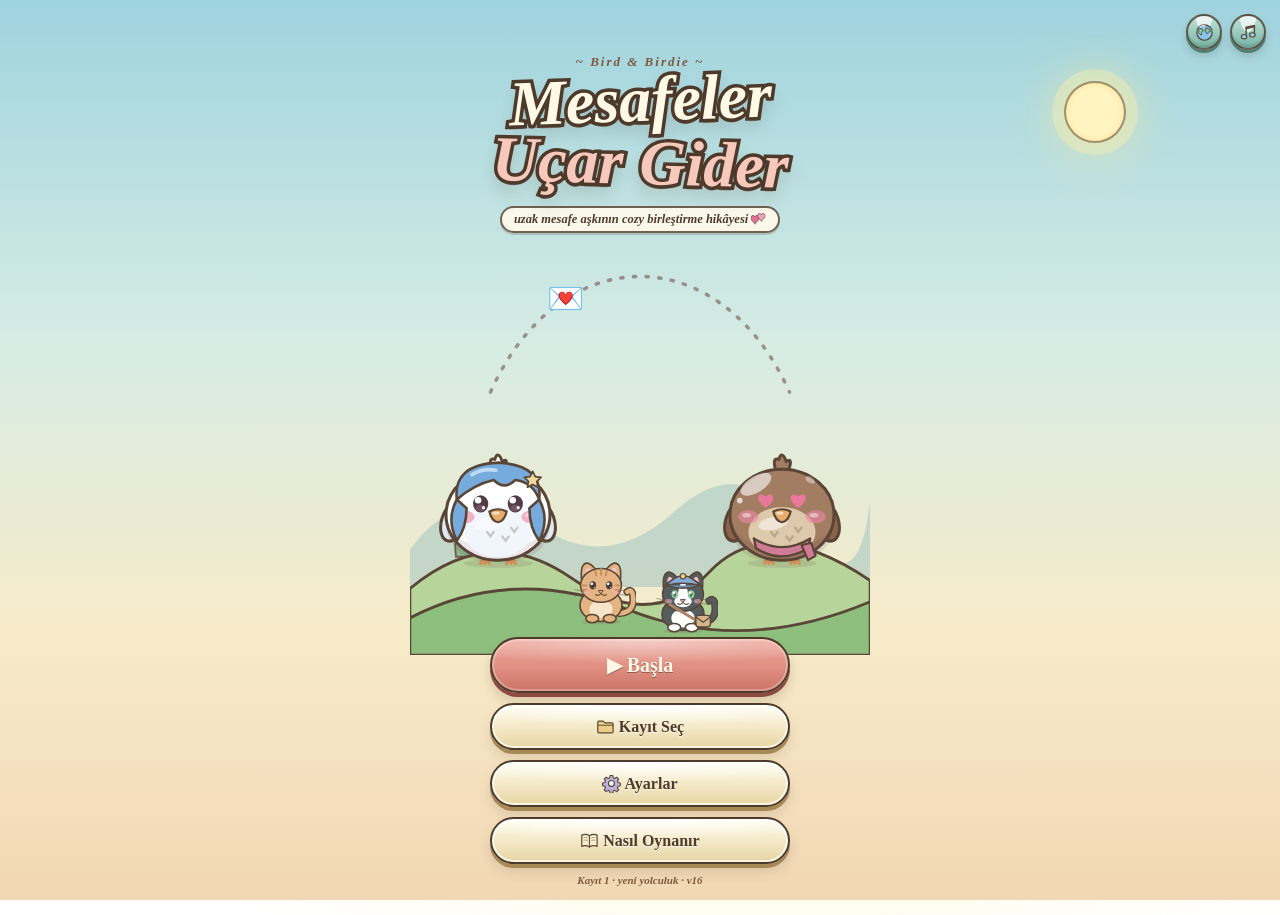
==== commit 70491a2d: "v16: ölçüm, enerji molası, 2x yuva, yeni ödüllü reklam noktaları, 72 saatlik hafta sonu etkinliği Co" ====
--- a/index.html
+++ b/index.html
@@ -832,6 +832,30 @@
 :root.hasAd #scene{bottom:var(--adH)}
 .adtest{display:inline-block;background:#FBBC04;color:#202124;border-radius:4px;padding:1px 6px;font:700 10px Arial,sans-serif;vertical-align:middle;margin-left:4px}
 
+/* v16: 2x yuva, reklam teklifleri, etkinlik, ölçüm */
+#mAd,#mBuy,#mOffer{z-index:97!important}
+.ebtn{flex:none;border:2px solid var(--ink);border-radius:12px;background:var(--paper);font-family:inherit;font-weight:900;font-size:11px;line-height:1;padding:5px 7px;cursor:pointer;color:var(--ink);box-shadow:0 2px 0 rgba(107,74,69,.3);white-space:nowrap}
+.ebtn[hidden]{display:none}
+.ebtn.on{background:linear-gradient(180deg,var(--gold1),var(--gold2));border-color:var(--gold3);box-shadow:0 2px 0 var(--gold3),0 0 8px rgba(245,220,110,.8)}
+.ebtn.ad{background:linear-gradient(180deg,#E6F6DA,#BFE3A4);animation:ghPulse 1.8s ease-in-out infinite}
+.energy{position:relative}
+@media (min-width:900px){.energy .ebtn{position:absolute;top:6px;right:8px}.energy #adEn{right:54px}}
+.btn.gold{background:linear-gradient(180deg,#FBE9A6,#EBC65A 55%,#D2A636)!important;color:#5A4010!important;text-shadow:0 1px 0 rgba(255,255,255,.6)!important;box-shadow:0 4px 0 #8E6A22,inset 0 0 0 2px rgba(255,255,255,.4)!important}
+#ldDouble[hidden]{display:none}
+.lf-timer{text-align:center;font-weight:900;font-size:12px;color:var(--ink2);margin:-2px 0 6px}
+.lf-timer:empty{display:none}
+#stEvt{position:relative;white-space:nowrap}
+#stEvt.off{opacity:.75}
+#stEvt .dot{position:absolute;top:-5px;right:-4px}
+.evt-hero{text-align:center;font-weight:900;font-size:13px;margin:2px 0 8px;line-height:1.35}
+.evt-hero b{display:block;font-size:20px}
+.evt-time{display:inline-block;border:2px solid var(--ink);border-radius:99px;padding:2px 10px;background:var(--pink2);font-size:12px;margin-top:4px}
+.evt-bar{height:14px;border:2px solid var(--ink);border-radius:99px;background:#fff;overflow:hidden;margin:8px 2px 4px}
+.evt-bar i{display:block;height:100%;background:linear-gradient(180deg,var(--gold1),var(--gold2));transition:width .4s}
+.evt-pts{text-align:center;font-weight:900;font-size:12px;color:var(--ink2);margin-bottom:6px}
+.lrow.got{opacity:.6}
+@media (max-width:899px){#stEvt{padding:0 6px;font-size:11px}}
+
 /* =====================================================================
    v14 — EL BOYAMASI / SULUBOYA MASAL DÜNYASI (Ghibli'den esinli, özgün)
    body.gh = varsayılan · Ayarlar > Çizim stili ile "Şeker" a dönülebilir
@@ -1186,7 +1210,7 @@
   </section>
 
   <section class="panel lvcard" id="lvCard">
-    <div class="lv-top"><div class="lv-t" id="lvTitle"></div><button class="stat" id="stLives" aria-label="Can">🐥 3</button><button class="stat" id="stCoins" aria-label="Altın">🪙 0</button><button class="mapbtn" id="btnMap" aria-label="Harita">🗺️</button></div>
+    <div class="lv-top"><div class="lv-t" id="lvTitle"></div><button class="stat" id="stLives" aria-label="Can">🐥 3</button><button class="stat" id="stEvt" aria-label="Etkinlik">📮</button><button class="stat" id="stCoins" aria-label="Altın">🪙 0</button><button class="mapbtn" id="btnMap" aria-label="Harita">🗺️</button></div>
     <div class="goals" id="goals"></div>
   </section>
 
@@ -1234,6 +1258,8 @@
       <div class="e-top"><span data-en="🌻 Energy">🌻 Enerji</span> <b id="eNum">20</b><small id="eMax">/20</small></div>
       <div class="ebar"><i id="eFill"></i></div>
       <div class="e-note" id="eNote"></div>
+      <button class="ebtn ad" id="adEn" hidden>🎬 +8</button>
+      <button class="ebtn" id="boostBtn" hidden aria-pressed="false">2x</button>
     </div>
     <button class="kit" id="kitBtn" aria-label="Kedi Sepeti">
       <div class="kitArt">
@@ -1298,6 +1324,20 @@
 </div>
 
 <!-- Reklam (demo) -->
+<div class="modal" id="mOffer">
+  <div class="mcard">
+    <div class="buyart" id="offArt"></div>
+    <h2 class="li-h" id="offTitle"></h2>
+    <p class="mcap" id="offText"></p>
+    <div class="mbtns"><button class="btn" id="offOk"></button><button class="btn soft" id="offNo" data-en="No thanks">Vazgeç</button></div>
+  </div>
+</div>
+<div class="modal" id="mEvt">
+  <div class="mcard wide">
+    <div class="mhead"><h2 id="evtTitle">📮</h2><button class="x" data-close="mEvt">✕</button></div>
+    <div class="mbody" id="evtBody"></div>
+  </div>
+</div>
 <div class="modal" id="mBuy">
   <div class="mcard">
     <h2 class="li-h" id="buyTitle"></h2>
@@ -1378,6 +1418,7 @@
     <div class="ld-stars" id="ldStars"></div>
     <h2 class="li-h" id="ldTitle"></h2>
     <p class="mcap" id="ldText"></p>
+    <div class="mbtns"><button class="btn gold" id="ldDouble"></button></div>
     <div class="mbtns"><button class="btn" id="ldNext"></button><button class="btn soft" id="ldMap">🗺️</button><button class="btn soft" id="ldAgain">↻</button></div>
   </div>
 </div>
@@ -1385,9 +1426,10 @@
 <!-- Seviye kaybı -->
 <div class="modal" id="mLvFail">
   <div class="mcard">
-    <div class="ld-stars" style="font-size:46px">😿</div>
+    <div class="ld-stars" style="font-size:46px" id="lfArt">🌻</div>
     <h2 class="li-h" id="lfTitle"></h2>
     <p class="mcap" id="lfText"></p>
+    <div class="lf-timer" id="lfTimer"></div>
     <div class="mbtns"><button class="btn" id="lfMoves"></button><button class="btn" id="lfAd"></button><button class="btn soft" id="lfRetry"></button><button class="btn soft" id="lfMap">🗺️</button></div>
   </div>
 </div>
@@ -1403,6 +1445,7 @@
       <div class="mrow"><div style="width:100%"><span data-en="Music volume">Müzik sesi</span><input type="range" id="rgMus" min="0" max="100"><div class="chips" id="trackChips"></div></div></div>
       <div class="mrow"><div style="width:100%"><span data-en="🌍 Language">🌍 Dil</span><div class="chips" id="langChips"></div></div></div>
       <div class="mrow"><div style="width:100%"><span data-en="🐦 Names">🐦 İsimler</span><small data-en="You / your partner">Sen / sevgilin</small><input type="text" id="inMe" maxlength="12" style="margin-top:5px"><input type="text" id="inYou" maxlength="12" style="margin-top:5px"></div></div>
+      <div class="mrow"><div><span data-en="📋 Test data">📋 Test verisi</span><small id="statLine"></small></div><button class="btn sm soft" id="statCopy" data-en="Copy">Kopyala</button></div>
       <div class="mrow"><div><span data-en="🔋 Battery saver">🔋 Pil tasarrufu</span><small data-en="Fewer animations, lighter music — keeps the phone cool">Daha az animasyon, hafif müzik — telefon ısınmasın</small></div><label class="sw"><input type="checkbox" id="swEco"><span></span></label></div>
     </div>
     <div class="mbtns">
@@ -1587,7 +1630,7 @@
     story:{intro:false,beat:0},trip:1,letters:[],notes:[],
     up:{blanket:0,post:0,nest:0},
     cos:{hat:'beanie',hats:['beanie','none'],theme:'pink',themes:['pink'],acc:'none',accs:['none'],board:'wood',boards:['wood'],art:'gh',arts:['gh','candy']},
-    iap:{noads:false,starter:false,n:0},
+    iap:{noads:false,starter:false,n:0},boost:false,evt:{id:0,pts:0,claimed:[]},
     daily:{last:'',streak:0},quests:{date:'',list:[]},ach:{},
     stats:{orders:0,items:0,merges:0,spawns:0,boxes:0,rush:0,catMerges:0,pets:0,gifts:0,kittens:0},
     gifts:{used:[],sent:[]},
@@ -1661,6 +1704,9 @@
   if(!(s.cos.art in ARTS))s.cos.art='gh';
   ['gh','candy'].forEach(k=>{if(!s.cos.arts.includes(k))s.cos.arts.push(k)});
   s.iap=Object.assign({noads:false,starter:false,n:0},(s.iap&&typeof s.iap==='object')?s.iap:{});
+  s.boost=!!s.boost;
+  s.evt=Object.assign({id:0,pts:0,claimed:[]},(s.evt&&typeof s.evt==='object')?s.evt:{});s.evt.pts=clamp(s.evt.pts|0,0,9999);if(!Array.isArray(s.evt.claimed))s.evt.claimed=[];
+  if(s.daily&&typeof s.daily==='object'){s.daily.dbl=String(s.daily.dbl||'');s.daily.idx=clamp(s.daily.idx|0,0,6)}
   s.saga=sanSaga(s.saga);s.lv=sanLv(s.lv);
   return s;
 }
@@ -2472,7 +2518,7 @@
       if(m.type==='characterData'){if(m.target.parentNode)q.add(m.target)}
       else m.addedNodes.forEach(n=>q.add(n));
     }
-    if(!raf)raf=requestAnimationFrame(flush);
+    flush(); /* v16: aynı karede çevir — emoji bir an bile görünmesin */
   });
   function start(){walk(document.body);obs.observe(document.body,{childList:true,subtree:true,characterData:true})}
   return start;
@@ -2549,9 +2595,10 @@
 /* ---------- modal yöneticisi (kuyruklu) ---------- */
 const mq=[];let mCur=null,ovCur=null;
 const PANEL=['mBook','mShop','mSettings','mGift'];
+const OVER=['mAd','mBuy','mOffer']; /* her pencerenin üstüne açılabilenler */
 function showModal(id,prep){
   /* defter/dükkan açıkken not ve çizgi roman ÜSTTE açılır (kuyruğa girmez) */
-  if(mCur&&PANEL.includes(mCur)&&!PANEL.includes(id)){ovCur=id;if(prep)prep();$('#'+id).classList.add('open');return}
+  if(mCur&&mCur!==id&&(OVER.includes(id)||(PANEL.includes(mCur)&&!PANEL.includes(id)))){ovCur=id;if(prep)prep();$('#'+id).classList.add('open');return}
   if(mCur){if(mCur===id){if(prep)prep();return}if(!mq.some(m=>m.id===id))mq.push({id,prep});else{const m=mq.find(m=>m.id===id);m.prep=prep}return}
   mCur=id;if(prep)prep();$('#'+id).classList.add('open');
 }
@@ -2644,8 +2691,9 @@
   if(unl)note=T('Sınırsız (test modu) ♾️','Unlimited (test mode) ♾️');
   else if(!state.lv||state.lv.done)note=T('Bir seviye başlat 🗺️','Start a level 🗺️');
   else if(state.energy<=0)note=T('Enerji bitti! Siparişler enerji kazandırır 📦','Out of energy! Orders give energy 📦');
+  else if(boostOn())note=T('2x açık: her dokunuş 2 enerji · bir üst kademe eşya','2x on: 2 energy per tap · one tier higher');
   else note=T('Yuvaya her dokunuş 1 enerji · zamanla yenilenir','1 energy per nest tap · refills over time');
-  $('#eNote').textContent=note;
+  $('#eNote').textContent=note;renderBoost();
 }
 function renderKit(){
   $('#kitN').textContent=state.kit.n;$('#kitBtn').classList.toggle('empty',state.kit.n<=0);
@@ -2665,16 +2713,34 @@
 }
 
 /* ---------- üretim ---------- */
+/* v16: güçlendirilmiş yuva — 2 enerjiyle bir üst kademe eşya */
+const BOOST_LV=8;
+function boostUnlocked(){return !!(state&&state.saga&&state.saga.n>=BOOST_LV)}
+function boostOn(){return !!(state&&state.boost&&boostUnlocked())}
+function renderBoost(){
+  const b=$('#boostBtn');if(!b)return;
+  b.hidden=!boostUnlocked();const on=boostOn();
+  b.classList.toggle('on',on);b.setAttribute('aria-pressed',on?'true':'false');
+  const a=$('#adEn');if(a){a.hidden=!(lvActive()&&state.energy<=5);a.innerHTML='🎬 +'+BAL.buyEnergyAmt}
+}
+$('#boostBtn').addEventListener('click',()=>{
+  state.boost=!state.boost;sfx('tap');trk('boost',{on:state.boost});
+  toast(state.boost?T('2x açık: her dokunuş 2 enerji, bir üst kademe eşya ⚡','2x on: 2 energy per tap, one tier higher ⚡'):T('2x kapalı','2x off'));
+  renderEnergy();saveSoon();
+});
+$('#adEn').addEventListener('click',()=>{sfx('tap');openAd('moves')});
 function spawn(k){
   ensureAudio();k=k||'post';
   const unl=false,nest=document.querySelector('.nest[data-k="'+k+'"]')||$('#nest');
   if(!lvActive()){sfx('err');toast(T('Önce haritadan bir seviye seç 🗺️','Pick a level on the map first 🗺️'));bounceEl(nest);return}
-  if(!unl&&state.energy<=0){sfx('err');toast(T('Enerji bitti! Sipariş teslim et, bekle ya da altınla enerji al','Out of energy! Deliver orders, wait, or buy energy with coins'));bounceEl(nest);afterAction();return}
+  const bst=boostOn(),cost=bst?2:1;
+  if(state.energy<=0){sfx('err');toast(T('Enerji bitti! Sipariş teslim et, bekle ya da reklamla enerji al','Out of energy! Deliver orders, wait, or watch an ad for energy'));bounceEl(nest);afterAction();return}
+  if(state.energy<cost){sfx('err');toast(T('2x için 2 enerji gerek — 2x\'i kapatabilirsin','2x needs 2 energy — you can switch 2x off'));bounceEl($('#boostBtn'));return}
   if(!emptyCells().length){sfx('err');toast(T('Tahta dolu! Biraz birleştir 🧺','Board is full! Merge a few items 🧺'));bounceEl(nest);afterAction();return}
-  if(!unl)state.energy--;
-  const l=Math.random()<BAL.nestL2*state.up.nest?2:1;
+  state.energy-=cost;
+  const l=(Math.random()<BAL.nestL2*state.up.nest?2:1)+(bst?1:0);
   place(newItem(l,k),'spawn');
-  state.stats.spawns++;ev('spawn');state.lv.spawned++;state.lv.usedMoves++;
+  state.stats.spawns++;ev('spawn');state.lv.spawned+=cost;state.lv.usedMoves++;
   sfx('pop');buzz(8);mechTick();renderBoard();renderHUD();tutAdv('spawn');afterAction();saveSoon();
 }
 const NEST_LBL={post:['Mektup','Letters']};
@@ -2697,7 +2763,7 @@
 function takeKitten(){
   ensureAudio();tickKit();const kb=$('#kitBtn');
   if(!lvActive()){sfx('err');return}
-  if(state.kit.n<=0){sfx('err');toast(T('Sepet boş! Yeni yavru biraz sonra gelir 🐱','The basket is empty! A new kitten is coming soon 🐱'));bounceEl(kb);return}
+  if(state.kit.n<=0){sfx('tap');bounceEl(kb);openOffer('kit');return}
   if(!emptyCells().length){sfx('err');toast(T('Tahta dolu! 🧺','Board is full! 🧺'));bounceEl(kb);return}
   if(state.kit.n>=BAL.kitMax)state.kit.t=Date.now();
   state.kit.n--;place({t:'c',l:1,k:false},'spawn');
@@ -2929,7 +2995,7 @@
   renderBoard();renderHUD();renderOrder();tutAdv('deliver');
   if(o.reqs.every(r=>r.got>=r.need)){
     const rw=orderReward(Object.assign({},o,{reqs:o.reqs.map(r=>Object.assign({},r,{got:0}))}));
-    o.done=true;state.stats.orders++;state.orderN++;ev('order');lvEv('order');if(o.d===2){state.stats.rush++;ev('rush')}
+    o.done=true;state.stats.orders++;state.orderN++;ev('order');lvEv('order');evtOrder(o.d);trk('order',{n:state.lv?state.lv.n:0,d:o.d});if(o.d===2){state.stats.rush++;ev('rush')}
     const bh=BAL.orderHearts*(o.d+1);state.hearts+=bh;
     const en=BAL.orderEnergy+o.d+state.up.post;state.energy=Math.min(energyMax()+BAL.energyOverfill,state.energy+en);
     addCoins([1,2,4][o.d]);
@@ -3408,19 +3474,29 @@
 function showFail(){
   if(!lvActive()||mCur)return;
   const noMoves=state.energy<=0&&!false;
-  trk('level_stuck',{n:state.lv.n,noMoves});
+  trk('level_stuck',{n:state.lv.n,noMoves,e:state.energy});
   showModal('mLvFail',()=>{
-    $('#lfTitle').textContent=noMoves?T('Enerjin bitti! 🌻','Out of energy! 🌻'):T('Tahta tıkandı! 🧺','The board is jammed! 🧺');
+    $('#lfArt').textContent=noMoves?'🌻':'🧺';
+    $('#lfTitle').textContent=noMoves?T('Enerji molası 🌻','Energy break 🌻'):T('Tahta doldu 🧺','The board is full 🧺');
+    lfTick();
     $('#lfText').textContent=noMoves
-      ?T('Bekleyebilirsin: enerji zamanla yenilenir. Ya da altınla / reklamla '+BAL.buyEnergyAmt+' enerji al.','You can wait: energy refills over time. Or get '+BAL.buyEnergyAmt+' energy with coins / an ad.')
+      ?T('Seviyen ve tahtan olduğu gibi duruyor. Enerji kendiliğinden doluyor; beklemek istemezsen reklamla ya da altınla hemen '+BAL.buyEnergyAmt+' enerji al.','Your level and board stay exactly as they are. Energy refills on its own; if you would rather not wait, get '+BAL.buyEnergyAmt+' energy now with an ad or coins.')
       :T('Birleşecek eşya ve boş yer kalmadı. 💰 Sat ile birkaç eşyayı altına çevirip yer aç.','No merges and no space left. Use 💰 Sell to turn a few items into coins and free space.');
     const b=$('#lfMoves');b.style.display=noMoves?'':'none';b.classList.toggle('dis',state.coins<BAL.buyEnergyCost);b.innerHTML=T('+'+BAL.buyEnergyAmt+' enerji · '+BAL.buyEnergyCost+' 🪙','+'+BAL.buyEnergyAmt+' energy · '+BAL.buyEnergyCost+' 🪙');
     const a=$('#lfAd');a.style.display=noMoves?'':'none';a.innerHTML=T('🎬 Reklam izle · +'+BAL.buyEnergyAmt+' enerji','🎬 Watch ad · +'+BAL.buyEnergyAmt+' energy');
     const r=$('#lfRetry');r.style.display=noMoves?'none':'';r.textContent=T('💰 Sat modunu aç','💰 Open sell mode');
     $('#lfMap').textContent=noMoves?T('⏳ Bekleyeceğim','⏳ I will wait'):T('Kapat','Close');
   });
-  sfx('err');
-}
+  sfx(noMoves?'tap':'err');
+}
+function lfTick(){
+  const el=$('#lfTimer');if(!el||!state)return;
+  if(!$('#mLvFail').classList.contains('open')&&mCur!=='mLvFail'){return}
+  if(state.energy>0){el.textContent=T('Enerji geldi ✔ — devam edebilirsin','Energy is back ✔ — you can keep going');return}
+  const left=Math.max(0,regenMs()-(Date.now()-state.energyT));
+  el.textContent=T('Sonraki enerji: ','Next energy in: ')+fmtLeft(left);
+}
+setInterval(()=>{try{if($('#mLvFail').classList.contains('open'))lfTick()}catch(_){}},1000);
 $('#lfMoves').addEventListener('click',()=>{
   if(state.coins<BAL.buyEnergyCost){sfx('err');toast(T('Yeterli 🪙 yok. Mağazadan ya da reklamla kazanabilirsin','Not enough 🪙. Earn some or watch an ad'));return}
   spendCoins(BAL.buyEnergyCost);state.energy+=BAL.buyEnergyAmt;sfx('energy');
@@ -3444,7 +3520,7 @@
   let hearts=first?3+stars+(boss?10:0):1;
   let wb=0;
   if(weekly&&state.weekly.w===weekId()&&!state.weekly.done){state.weekly.done=true;wb=120;hearts+=5}
-  coins+=wb;addCoins(coins);state.hearts+=hearts;
+  coins+=wb;addCoins(coins);state.hearts+=hearts;lastLvCoins=coins;
   const advanced=!weekly&&state.saga.n===L.n&&L.n<80;
   if(advanced)state.saga.n=L.n+1;
   const newCat=(boss&&first)?routeIdx(chOf(L.n)):-1;
@@ -3468,8 +3544,11 @@
     $('#ldNext').innerHTML=weekly?T('Harita ▶','Map ▶'):T('Sonraki ▶','Next ▶');
     $('#ldNext').dataset.beat=beatK||'';$('#ldNext').dataset.weekly=weekly?'1':'';
     $('#ldAgain').textContent=T('↻ Tekrar','↻ Replay');
+    const dd=$('#ldDouble');dd.hidden=!(coins>0);dd.classList.remove('dis');dd.innerHTML='🎬 '+T('Altını ikiye katla · +'+coins+' 🪙','Double the coins · +'+coins+' 🪙');
   });
 }
+let lastLvCoins=0;
+$('#ldDouble').addEventListener('click',e=>{if(e.currentTarget.hidden||!lastLvCoins)return;sfx('tap');openAd('double')});
 $('#ldNext').addEventListener('click',e=>{
   const k=+e.currentTarget.dataset.beat,n=state.saga.n,wk=e.currentTarget.dataset.weekly;
   closeModal('mLvDone');
@@ -3694,15 +3773,51 @@
    EKONOMİ: canlar, altın, reklam, jokerler, dükkan,
    mini oyun, haftalık meydan okuma, analitik
    ========================================================= */
-const ANALYTICS_URL=''; // İstersen buraya bir uç nokta yaz (POST JSON). Boşsa sadece yerel sayaçlar tutulur.
+const ANALYTICS_URL=''; // İstersen buraya bir uç nokta yaz (POST JSON). Boşsa olaylar yalnızca cihazda tutulur.
+/* v16: ölçüm — olaylar cihazda sayılır (Ayarlar > Test verisi ile kopyalanır); ANALYTICS_URL doluysa ayrıca gönderilir */
+const EVKEY='mug_events_v1',EV_MAX=400,SESS=Math.random().toString(36).slice(2,10),SESS_T=Date.now();
+let evBuf=null,evDirty=false;
+function evLoad(){
+  if(evBuf)return evBuf;
+  try{evBuf=JSON.parse(localStorage.getItem(EVKEY)||'null')}catch(_){}
+  if(!evBuf||typeof evBuf!=='object'||!Array.isArray(evBuf.log))evBuf={first:Date.now(),sessions:0,n:{},lv:{},log:[]};
+  if(!evBuf.n)evBuf.n={};if(!evBuf.lv)evBuf.lv={};
+  return evBuf;
+}
+function evFlush(){if(!evDirty||!evBuf)return;evDirty=false;try{localStorage.setItem(EVKEY,JSON.stringify(evBuf))}catch(_){}}
+const LV_KEY={level_start:'s',level_complete:'c',level_stuck:'k',quit:'q'};
 function trk(ev,data){
   try{
+    const B=evLoad(),d=data||{},now=Date.now();
+    B.n[ev]=(B.n[ev]||0)+1;
+    if(ev==='session_start')B.sessions=(B.sessions||0)+1;
+    if(LV_KEY[ev]&&d.n){const L=B.lv[d.n]||(B.lv[d.n]={s:0,c:0,k:0,q:0});L[LV_KEY[ev]]++}
+    B.log.push([now,ev,d]);if(B.log.length>EV_MAX)B.log.splice(0,B.log.length-EV_MAX);
+    evDirty=true;
     if(!ANALYTICS_URL)return;
-    const body=JSON.stringify({ev,data:data||{},t:Date.now(),v:4,slot:curSlot()});
+    const body=JSON.stringify({ev,data:d,t:now,v:16,s:SESS,slot:curSlot()});
     if(navigator.sendBeacon)navigator.sendBeacon(ANALYTICS_URL,body);
     else fetch(ANALYTICS_URL,{method:'POST',body,keepalive:true}).catch(()=>{});
   }catch(e){}
 }
+setInterval(evFlush,5000);
+function statsReport(){
+  const B=evLoad(),lv=B.lv,ns=Object.keys(lv).map(Number).sort((a,b)=>a-b);
+  let worst=0,wr=0;ns.forEach(n=>{const L=lv[n];if(L.s>=1){const r=(L.k+L.q)/Math.max(1,L.s);if(r>wr){wr=r;worst=n}}});
+  return{v:16,first:B.first,now:Date.now(),sessions:B.sessions||0,
+    maxLevel:state&&state.saga?state.saga.n:0,coins:state?state.coins:0,hearts:state?state.hearts:0,
+    theme:state&&state.cos?state.cos.art:'',lang:lang(),screen:innerWidth+'x'+innerHeight,
+    counts:B.n,levels:lv,hardestLevel:worst,log:B.log.slice(-150)};
+}
+function statsLine(){
+  const B=evLoad(),r=statsReport();
+  return T((r.sessions||0)+' oturum · '+(B.n.level_complete||0)+' seviye bitti · '+(B.n.ad_done||0)+' reklam'+(r.hardestLevel?' · en çok takılınan: seviye '+r.hardestLevel:''),
+           (r.sessions||0)+' sessions · '+(B.n.level_complete||0)+' levels done · '+(B.n.ad_done||0)+' ads'+(r.hardestLevel?' · most stuck: level '+r.hardestLevel:''));
+}
+document.addEventListener('visibilitychange',()=>{
+  if(!document.hidden||!state||!started)return;
+  trk('quit',{n:state.lv&&!state.lv.done?state.lv.n:0,e:state.energy,secs:Math.round((Date.now()-SESS_T)/1000)});evFlush();
+});
 
 /* ---------- altın ---------- */
 function addCoins(n){state.coins=Math.max(0,state.coins+n);renderStats();saveSoon()}
@@ -3745,7 +3860,7 @@
   const h=$('#shopHearts');if(h)h.textContent=state.hearts;
 }
 setInterval(()=>{
-  try{syncBanner()}catch(_){}
+  try{syncBanner();if(state&&started)renderEvt()}catch(_){}
   if(!state||!started)return;
   const was=state.lives.n;tickLives();if(state.lives.n!==was){renderStats();saveSoon()}
   if($('#mLives').classList.contains('open'))paintLives();
@@ -3820,11 +3935,21 @@
   trk('ad_done',{k});
   if(k==='life'){gainLife(1);toast(T('+1 🐥 can!','+1 🐥 life!'))}
   else if(k==='moves'){state.energy+=BAL.buyEnergyAmt;sfx('energy');renderHUD();toast('+'+BAL.buyEnergyAmt+' 🌻');afterAction()}
+  else if(k==='double'){const c=lastLvCoins;lastLvCoins=0;if(c>0){addCoins(c);sfx('coin');toast('+'+c+' 🪙');const d=$('#ldDouble');if(d)d.hidden=true}}
+  else if(k==='kit'){state.kit.n=BAL.kitMax;state.kit.t=Date.now();sfx('meow',1.2);renderKit();toast(T('Sepet doldu 🐱','Basket refilled 🐱'))}
+  else if(k==='daily'){
+    const r=DAILY[state.daily.idx|0]||{},parts=[];state.daily.dbl=today();
+    const h=r.h||(r.e?0:10),en=r.e||0;
+    if(h){state.hearts+=h;parts.push('+'+h+' ❤')}
+    if(en){state.energy=Math.min(energyMax()+BAL.energyOverfill,state.energy+en);parts.push('+'+en+' 🌻')}
+    sfx('levelup');toast(T('İkinci hediye: ','Second gift: ')+parts.join(' '));renderHUD();if($('#mBook').classList.contains('open'))renderBook();
+  }
   else if(k==='coins'){state.adT=Date.now();addCoins(BAL.adCoins);sfx('coin');toast('+'+BAL.adCoins+' 🪙');if($('#mShop').classList.contains('open'))renderShop()}
   saveSoon();
 }
 function openAd(kind){
   if(rw)return;
+  trk('ad_offer',{k:kind});
   let settled=false;
   const fallback=()=>{if(settled)return;settled=true;cleanupRw();openTestAd(kind)};
   if(gptState===-1||!/^https?:/.test(location.protocol)||navigator.onLine===false){fallback();return}
@@ -3843,13 +3968,92 @@
     });
   });
 }
+/* reklam teklifi penceresi: oyuncu isterse izler */
+let offKind=null;
+function openOffer(kind){
+  offKind=kind;trk('offer_show',{k:kind});
+  showModal('mOffer',()=>{
+    if(kind==='kit'){
+      $('#offArt').textContent='🧺';$('#offTitle').textContent=T('Sepet boş','The basket is empty');
+      $('#offText').textContent=T('Yeni yavru birazdan kendiliğinden gelir. Beklemek istemezsen kısa bir reklamla sepeti hemen doldur ('+BAL.kitMax+' yavru).','A new kitten arrives on its own soon. If you would rather not wait, refill the basket now with a short ad ('+BAL.kitMax+' kittens).');
+    }
+    $('#offOk').innerHTML='🎬 '+T('İzle ve doldur','Watch and refill');
+  });
+}
+$('#offOk').addEventListener('click',()=>{const k=offKind;offKind=null;closeModal('mOffer');if(k)setTimeout(()=>openAd(k),200)});
+$('#offNo').addEventListener('click',()=>{offKind=null;closeModal('mOffer')});
+
+/* ---------- hafta sonu etkinliği: Cuma 00:00 – Pazartesi 00:00 (TR), 72 saat ---------- */
+const EVT={
+  names:[['Sevgi Postası','Love Post'],['Kedi Şenliği','Cat Festival'],['Çiçek Haftası','Flower Week'],['Kahve Molası','Coffee Break']],
+  tiers:[{p:4,r:{coins:40}},{p:10,r:{energy:15}},{p:18,r:{jk:'hammer'}},{p:28,r:{coins:120,energy:10}},{p:40,r:{coins:250,jk:'star'}}]
+};
+function evtInfo(now){
+  now=now||Date.now();
+  const W=604800000,D=86400000,t=now+3*3600000-D; /* 1970-01-01 Perşembe; bir gün kaydır -> hafta Cuma başlar */
+  const id=Math.floor(t/W),into=t-id*W,active=into<3*D;
+  return{id,active,ends:active?3*D-into:0,starts:active?0:W-into,name:EVT.names[((id%EVT.names.length)+EVT.names.length)%EVT.names.length]};
+}
+function evtSync(){
+  const I=evtInfo();
+  if(state&&I.active&&state.evt.id!==I.id){state.evt={id:I.id,pts:0,claimed:[]};saveSoon()}
+  return I;
+}
+function evtPts(){const I=evtInfo();return (state&&state.evt.id===I.id)?state.evt.pts:0}
+function evtClaimable(){const I=evtInfo();if(!state||state.evt.id!==I.id)return 0;return EVT.tiers.filter((t,i)=>state.evt.pts>=t.p&&!state.evt.claimed.includes(i)).length}
+function fmtSpan(ms){const s=Math.max(0,Math.floor(ms/1000)),d=Math.floor(s/86400),h=Math.floor(s%86400/3600),m=Math.floor(s%3600/60);return d?d+T('g ','d ')+h+T('s','h'):h?h+T('s ','h ')+m+T('dk','m'):m+T('dk','m')}
+function evtOrder(d){
+  const I=evtSync();if(!I.active)return;
+  const g=1+(d|0);state.evt.pts+=g;renderEvt();
+  setTimeout(()=>{const r=$('#stEvt').getBoundingClientRect();floatText('+'+g+' 📮',r.left+r.width/2,r.bottom+14)},700);
+}
+function rewardTxt(r){const a=[];if(r.coins)a.push(r.coins+' 🪙');if(r.energy)a.push(r.energy+' 🌻');if(r.jk)a.push(JOKERS[r.jk].ico+' '+T(JNAME[r.jk][0],JNAME[r.jk][1]));return a.join(' + ')}
+let evtSig='';
+function renderEvt(){
+  const el=$('#stEvt');if(!el||!state)return;
+  const I=evtSync(),n=evtClaimable();
+  const txt=I.active?'📮 '+evtPts():'📮 '+fmtSpan(I.starts);
+  const sig=txt+'|'+n+'|'+I.active;
+  if(sig!==evtSig){evtSig=sig;el.innerHTML=txt+(n?'<i class="dot on"></i>':'');el.classList.toggle('off',!I.active)}
+  if($('#mEvt').classList.contains('open'))paintEvt();
+}
+function paintEvt(){
+  const I=evtSync(),pts=evtPts(),top=EVT.tiers[EVT.tiers.length-1].p;
+  $('#evtTitle').textContent='📮 '+T(I.name[0],I.name[1]);
+  let h='<div class="evt-hero">'+(I.active
+    ?T('Sipariş tamamla, pul topla, ödülleri al!','Complete orders, collect stamps, claim rewards!')+'<br><span class="evt-time">⏳ '+T('Bitmesine ','Ends in ')+fmtSpan(I.ends)+'</span>'
+    :T('Hafta sonu etkinliği her Cuma başlar ve 3 gün sürer.','The weekend event starts every Friday and lasts 3 days.')+'<br><span class="evt-time">⏳ '+T('Başlamasına ','Starts in ')+fmtSpan(I.starts)+'</span>')+'</div>';
+  h+='<div class="evt-bar"><i style="width:'+Math.min(100,pts/top*100)+'%"></i></div><div class="evt-pts">'+pts+' / '+top+' 📮 · '+T('kolay sipariş 1, orta 2, zor 3 pul','easy order 1, medium 2, hard 3 stamps')+'</div>';
+  EVT.tiers.forEach((t,i)=>{
+    const got=I.active&&state.evt.id===I.id&&state.evt.claimed.includes(i),can=I.active&&pts>=t.p&&!got;
+    h+='<div class="lrow'+(got?' got':'')+'"><div class="li">📮</div><div class="lt">'+rewardTxt(t.r)+'<small>'+t.p+' '+T('pul','stamps')+'</small></div>'+(got?'<span class="chip on">✔</span>':can?'<button class="btn sm" data-evt="'+i+'">'+T('Al','Claim')+'</button>':'<span class="chip">'+Math.min(pts,t.p)+'/'+t.p+'</span>')+'</div>';
+  });
+  $('#evtBody').innerHTML=h;
+}
+$('#stEvt').addEventListener('click',()=>{sfx('tap');trk('evt_open',{});showModal('mEvt',paintEvt)});
+$('#mEvt').addEventListener('click',e=>{
+  if(e.target.id==='mEvt'){closeModal('mEvt');return}
+  const b=e.target.closest('[data-evt]');if(!b)return;
+  const i=+b.dataset.evt,I=evtSync(),t=EVT.tiers[i];
+  if(!I.active||!t||state.evt.pts<t.p||state.evt.claimed.includes(i))return;
+  state.evt.claimed.push(i);const r=t.r;
+  if(r.coins)addCoins(r.coins);
+  if(r.energy){state.energy=Math.min(energyMax()+BAL.energyOverfill+r.energy,state.energy+r.energy);renderHUD()}
+  if(r.jk){state.jk[r.jk]++;renderJokers()}
+  sfx('win');toast(T('Etkinlik ödülü: ','Event reward: ')+rewardTxt(r));trk('evt_claim',{i});
+  evtSig='';renderEvt();saveSoon();
+});
+
 /* yerleşik test reklamı (GPT yoksa) */
 function openTestAd(kind){
   adKind=kind;adDone=false;adStart=Date.now();adLen=Math.min(BAL.adMs,10000);
   showModal('mAd',()=>{
     $('#adTitle').innerHTML='🎬 '+T('Reklam','Ad')+' <span class="adtest">TEST</span>';
     const s=adLen/1000;
-    $('#adText').textContent=kind==='life'?T('Bir can için '+s+' sn izle.','Watch '+s+'s for a life.')
+    $('#adText').textContent=kind==='double'?T('Altını ikiye katlamak için '+s+' sn izle.','Watch '+s+'s to double your coins.')
+      :kind==='kit'?T('Kedi sepetini doldurmak için '+s+' sn izle.','Watch '+s+'s to refill the cat basket.')
+      :kind==='daily'?T('İkinci günlük hediye için '+s+' sn izle.','Watch '+s+'s for a second daily gift.')
+      :kind==='life'?T('Bir can için '+s+' sn izle.','Watch '+s+'s for a life.')
       :kind==='moves'?T('+'+BAL.buyEnergyAmt+' enerji için '+s+' sn izle.','Watch '+s+'s for +'+BAL.buyEnergyAmt+' energy.')
       :T('+'+BAL.adCoins+' 🪙 için '+s+' sn izle.','Watch '+s+'s for +'+BAL.adCoins+' 🪙.');
     $('#adCancel').textContent=T('Vazgeç','Cancel');
@@ -4039,7 +4243,7 @@
 };
 let buyKey=null;
 function openBuy(k){
-  const P=PACKS[k];if(!P)return;buyKey=k;
+  const P=PACKS[k];if(!P)return;buyKey=k;trk('iap_open',{k});
   showModal('mBuy',()=>{
     $('#buyTitle').textContent=T(P.n[0],P.n[1]);$('#buyArt').textContent=P.ico;
     $('#buyText').textContent=T(P.d[0],P.d[1]);$('#buyOk').textContent=T('Satın al · '+P.p[0],'Buy · '+P.p[1]);
@@ -4066,7 +4270,7 @@
 function useArt(k){
   if(!ARTS[k])return;
   if(!state.cos.arts.includes(k)){if(!needCoins(ARTS[k].cost))return;spendCoins(ARTS[k].cost);state.cos.arts.push(k)}
-  state.cos.art=k;sfx('levelup');applyArt();
+  state.cos.art=k;sfx('levelup');applyArt();trk('theme',{k});
   try{applyTheme();renderAll();renderArt();renderJokers();applyNest()}catch(_){}
   renderShop();saveSoon();
 }
@@ -4198,7 +4402,7 @@
   if(!state.cos.boards.includes(k)){if(!needCoins(BOARDS[k]))return;spendCoins(BOARDS[k]);state.cos.boards.push(k)}
   state.cos.board=k;sfx('levelup');applyBoardSkin();renderShop();saveSoon();
 }
-$('#shopTabs').addEventListener('click',e=>{const b=e.target.closest('button');if(!b)return;shopTab=b.dataset.tab;sfx('tap');renderShop()});
+$('#shopTabs').addEventListener('click',e=>{const b=e.target.closest('button');if(!b)return;shopTab=b.dataset.tab;trk('shop_tab',{t:shopTab});sfx('tap');renderShop()});
 $('#shopBody').addEventListener('click',e=>{
   const b=e.target.closest('[data-act]');if(!b||b.classList.contains('dis'))return;
   const [a,x]=b.dataset.act.split(':');
@@ -4207,7 +4411,7 @@
   else if(a==='adcoins'){closeModal('mShop');setTimeout(()=>openAd('coins'),280)}
   else if(a==='adlife'){closeModal('mShop');setTimeout(()=>openAd('life'),280)}
 });
-$('#btnShop').addEventListener('click',()=>{sfx('tap');showModal('mShop',renderShop)});
+$('#btnShop').addEventListener('click',()=>{sfx('tap');trk('shop_open',{});showModal('mShop',renderShop)});
 $('#buyEnergy').addEventListener('click',buyEnergy);
 
 /* ---------- mini oyun: Mektup Yakala ---------- */
@@ -4340,7 +4544,7 @@
 }
 function claimDaily(){
   const v=dailyView();if(!v.due)return;
-  state.daily.streak=v.streak;state.daily.last=today();
+  state.daily.streak=v.streak;state.daily.last=today();state.daily.idx=v.idx;trk('daily',{i:v.idx});
   const r=DAILY[v.idx],parts=[];
   if(r.h){state.hearts+=r.h;parts.push('+'+r.h+' ❤')}
   if(r.e){state.energy=Math.min(energyMax()+BAL.energyOverfill,state.energy+r.e);parts.push('+'+r.e+' 🌻')}
@@ -4377,6 +4581,7 @@
     h+='<div class="dday'+(i<=upTo?' claimed':(v.due&&i===v.idx?' today':''))+'">'+T('Gün ','Day ')+(i+1)+'<b>'+ico+'</b>'+sub+'</div>';
   });
   h+='</div><div class="mbtns">'+(v.due?'<button class="btn" data-act="claimD">'+T('🎁 Hediyeyi Al','🎁 Claim Gift')+'</button>':'<span style="font-size:12px;color:var(--ink2);font-weight:900">'+T('Bugünün hediyesi alındı. Yarın yenisi geliyor 🐾','Today’s gift is claimed. A new one tomorrow 🐾')+'</span>')+'</div>';
+  if(!v.due&&state.daily.dbl!==today())h+='<div class="mbtns"><button class="btn gold" data-act="dblD">🎬 '+T('Reklamla ikinci hediye','Second gift with an ad')+'</button></div>';
   h+='<div class="sec">'+T('Günlük Görevler','Daily Quests')+'</div>';
   state.quests.list.forEach(q=>{
     const d=QMAP[q.id];
@@ -4551,6 +4756,7 @@
   const b=e.target.closest('[data-act]');if(!b)return;
   const [a,x,y]=b.dataset.act.split(':');
   if(a==='claimD')claimDaily();
+  else if(a==='dblD')openAd('daily');
   else if(a==='claimQ')claimQuest(x);
   else if(a==='letter')viewLetter(x);
 });
@@ -4597,7 +4803,7 @@
   $('#langChips').innerHTML=[['tr','🇹🇷 Türkçe'],['en','🇬🇧 English']].map(([k,n])=>'<button class="chip'+(state.settings.lang===k?' on':'')+'" data-lng="'+k+'">'+n+'</button>').join('');
 }
 function syncSettings(){
-  $('#swSfx').checked=!!state.settings.sfx;$('#swMusic').checked=!!state.settings.music;$('#swEco').checked=ecoOn();
+  $('#swSfx').checked=!!state.settings.sfx;$('#swMusic').checked=!!state.settings.music;$('#swEco').checked=ecoOn();try{$('#statLine').textContent=statsLine()}catch(_){};
   $('#rgSfx').value=Math.round(state.settings.sfxVol*100);$('#rgMus').value=Math.round(state.settings.musVol*100);
   $('#inMe').value=state.settings.names.me;$('#inYou').value=state.settings.names.you;
   renderChips();
@@ -4616,6 +4822,12 @@
   b.dataset.art=a;buildSprite();
   const m=document.querySelector('meta[name=theme-color]');if(m)m.content=ARTS[a].tc;
 }
+$('#statCopy').addEventListener('click',()=>{
+  const txt=JSON.stringify(statsReport());
+  const ok=()=>toast(T('Test verisi kopyalandı 📋','Test data copied 📋'));
+  const fb=()=>{try{const ta=document.createElement('textarea');ta.value=txt;document.body.appendChild(ta);ta.select();document.execCommand('copy');ta.remove();ok()}catch(_){toast(T('Kopyalanamadı','Could not copy'))}};
+  if(navigator.clipboard&&navigator.clipboard.writeText)navigator.clipboard.writeText(txt).then(ok,fb);else fb();
+});
 function applyEco(){document.body.classList.toggle('eco',ecoOn());try{resizeCv()}catch(e){}}
 $('#swEco').addEventListener('change',e=>{state.settings.eco=e.target.checked;applyEco();saveSoon()});
 $('#rgSfx').addEventListener('input',e=>{state.settings.sfxVol=e.target.value/100;applyVolumes();saveSoon()});
@@ -4710,7 +4922,7 @@
   const t=$('#title');if(!t||!state)return;
   const n=curSlot(),info=slotInfo(n);
   $('#tStart').textContent=info?T('▶ Devam Et','▶ Continue'):T('▶ Başla','▶ Start');
-  $('#tFoot').textContent=T('Kayıt ','Save ')+n+' · '+(info&&info.lv?T('Seviye ','Level ')+info.lv+' · '+Math.round(info.km)+' km '+T('kaldı','left'):T('yeni yolculuk','new journey'))+'  ·  v15';
+  $('#tFoot').textContent=T('Kayıt ','Save ')+n+' · '+(info&&info.lv?T('Seviye ','Level ')+info.lv+' · '+Math.round(info.km)+' km '+T('kaldı','left'):T('yeni yolculuk','new journey'))+'  ·  v16';
   $('#tMusic').textContent=state.settings.music?'🎵':'🔇';
 }
 function renderTitleArt(){
@@ -4729,7 +4941,7 @@
   setTimeout(()=>{if(!t.classList.contains('vis'))t.classList.remove('show')},520);
 }
 function startGame(){
-  started=true;ensureAudio();startMusic();hideTitle();
+  started=true;ensureAudio();startMusic();hideTitle();trk('session_start',{lv:state&&state.saga?state.saga.n:0});
   save(false);
   setTimeout(()=>{
     if(!state.saga){openChar();return}
@@ -4809,7 +5021,7 @@
   roamStart();
   showTitle();
   if('serviceWorker' in navigator&&/^https?:/.test(location.protocol)){addEventListener('load',()=>navigator.serviceWorker.register('sw.js').catch(()=>{}))}
-  window.__PK={itemIcon,applyNest,albumReady,claimAlbum,birdSVG,catSVG,BIRDIE,BIRDB,HAIR,SCARF,startLevel,genLevel,goalsMet,isStuck,pickDir,openMap,openChar,levelComplete,lvActive,goalHave,mechTick,windBlow,waveRoll,useBalloon,thawAround,isUp,canMerge,applyTheme,SCENES,REGION,MECH,get state(){return state},get started(){return started},startGame,pickSlot,renderSlots,spawn,takeKitten,merge,deliver,openBox,win,checkStory,claimDaily,makeGift,redeemGift,encodeGift,decodeGift,makeOrder,renderBook,renderShop,showTut,tapCell,walkCat,openBook,showComic,STORY,petCat,save,load,defState,fix,TRACKS,ensureAudio,showCatCard,buyUp,useHat,tryStart,openLives,openAd,loseLife,gainLife,addCoins,grantJokers,useJoker,jokerTarget,openMini,miniStart,weekId,weeklyN,renderJokers,BAL,unlockedRegionCats,tickLives,buyJoker,useBoard,useAcc,dailyView,set giftSel(v){giftSel=v},get lastCode(){return lastCode}};
+  window.__PK={evtInfo,evtOrder,statsReport,boostOn,renderHUD,itemIcon,applyNest,albumReady,claimAlbum,birdSVG,catSVG,BIRDIE,BIRDB,HAIR,SCARF,startLevel,genLevel,goalsMet,isStuck,pickDir,openMap,openChar,levelComplete,lvActive,goalHave,mechTick,windBlow,waveRoll,useBalloon,thawAround,isUp,canMerge,applyTheme,SCENES,REGION,MECH,get state(){return state},get started(){return started},startGame,pickSlot,renderSlots,spawn,takeKitten,merge,deliver,openBox,win,checkStory,claimDaily,makeGift,redeemGift,encodeGift,decodeGift,makeOrder,renderBook,renderShop,showTut,tapCell,walkCat,openBook,showComic,STORY,petCat,save,load,defState,fix,TRACKS,ensureAudio,showCatCard,buyUp,useHat,tryStart,openLives,openAd,loseLife,gainLife,addCoins,grantJokers,useJoker,jokerTarget,openMini,miniStart,weekId,weeklyN,renderJokers,BAL,unlockedRegionCats,tickLives,buyJoker,useBoard,useAcc,dailyView,set giftSel(v){giftSel=v},get lastCode(){return lastCode}};
 }
 init();
 emoScan();
